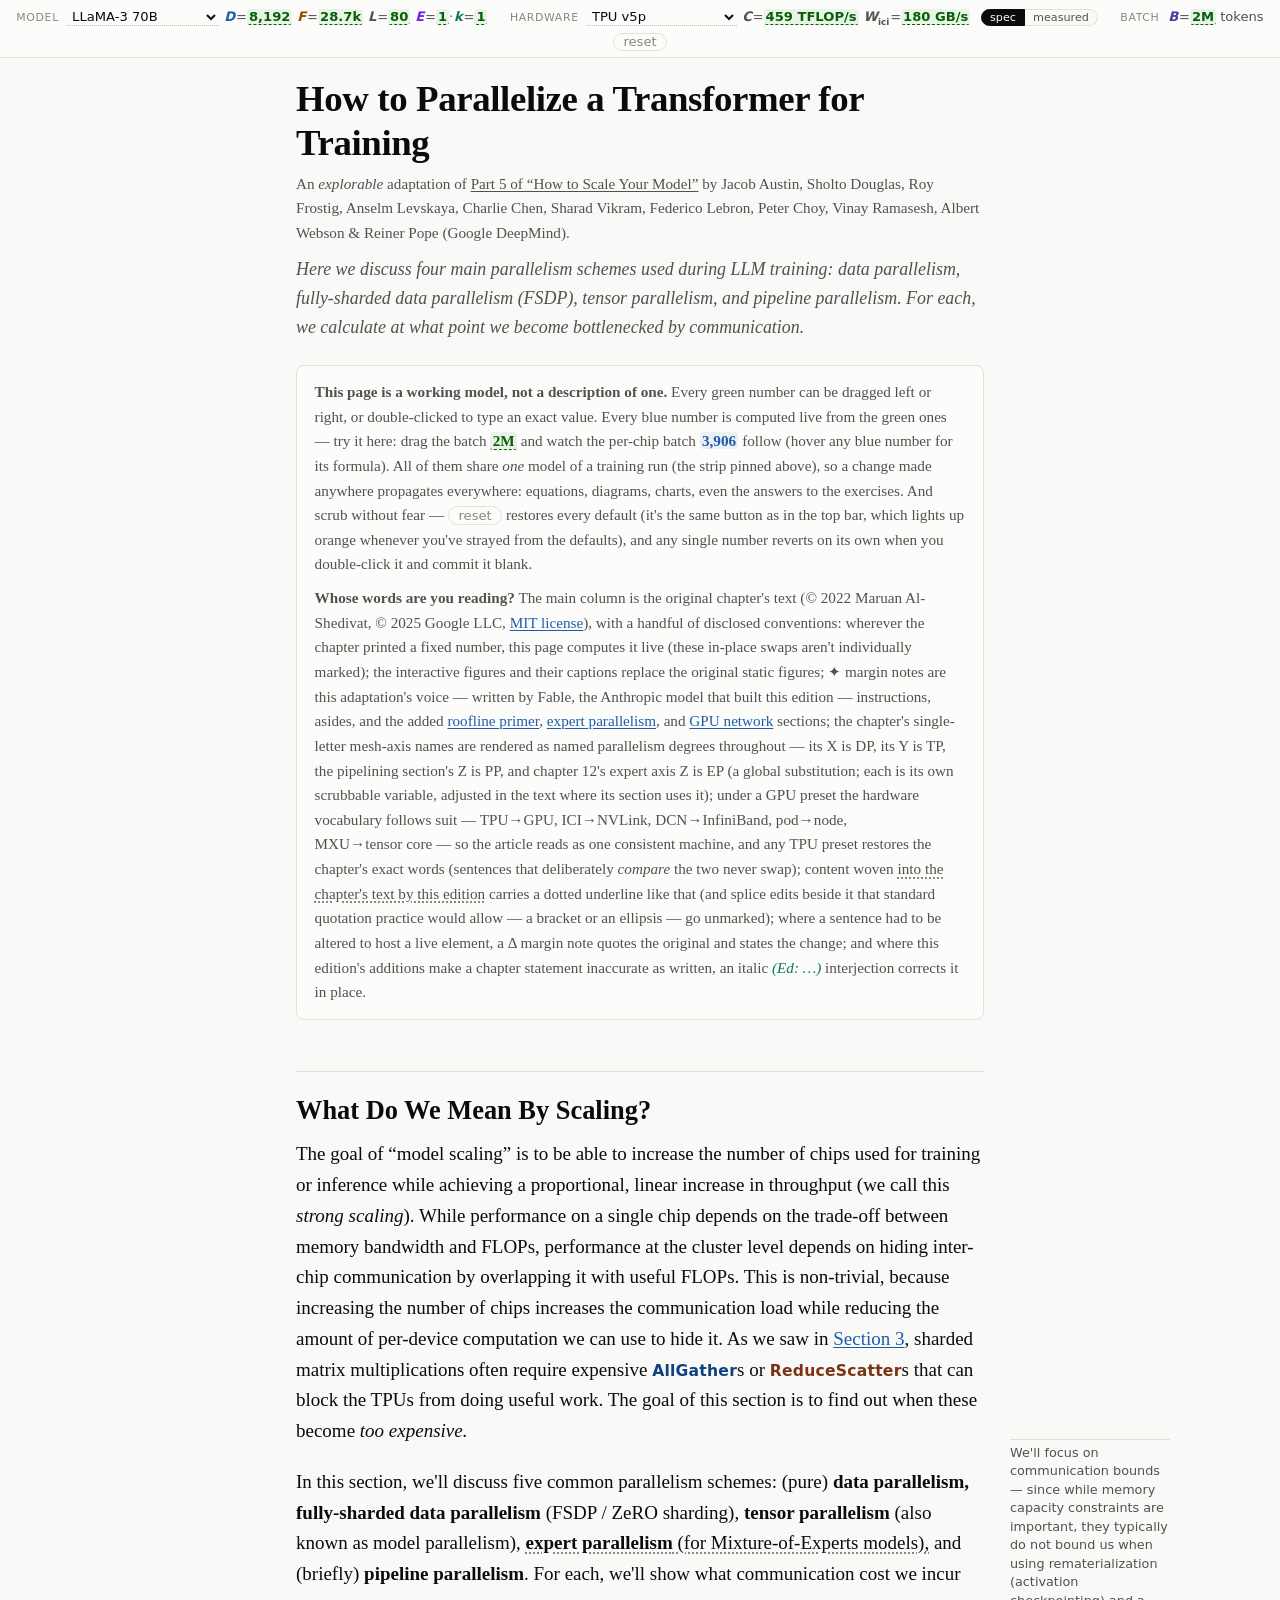
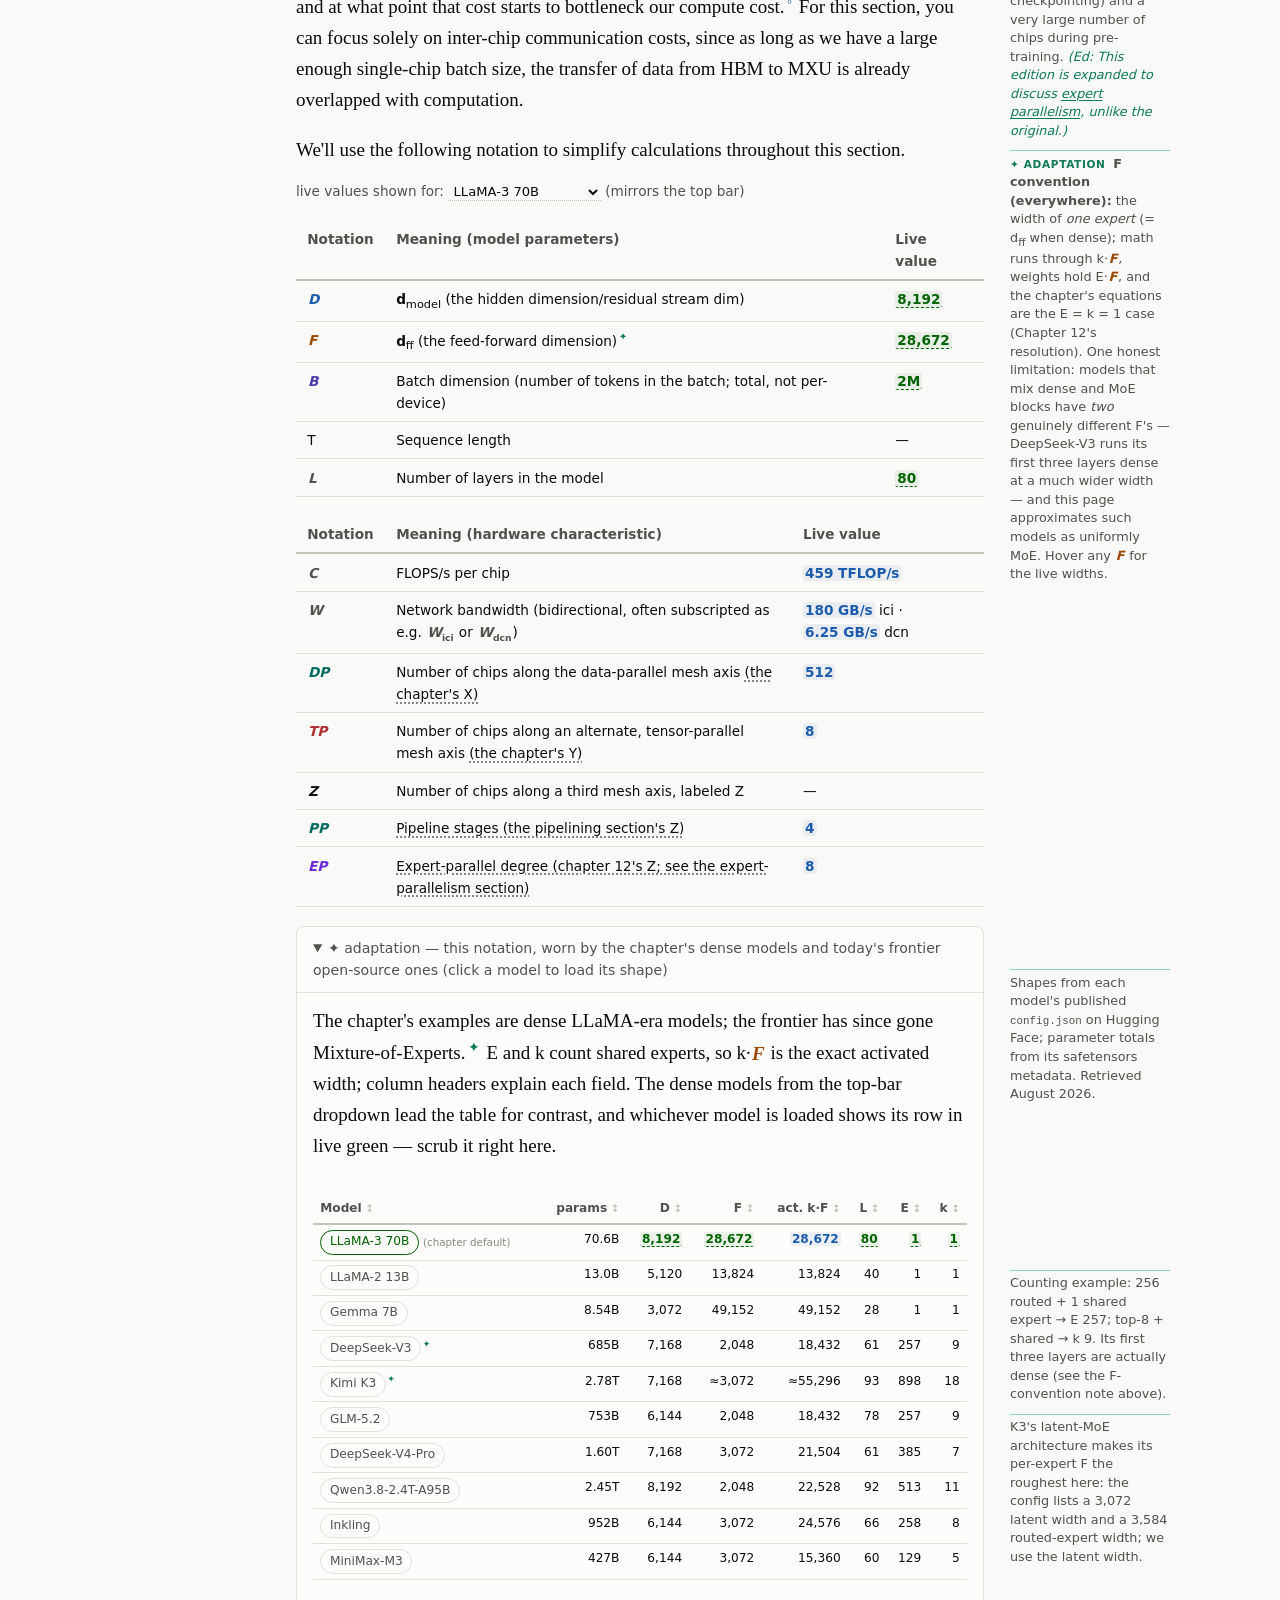
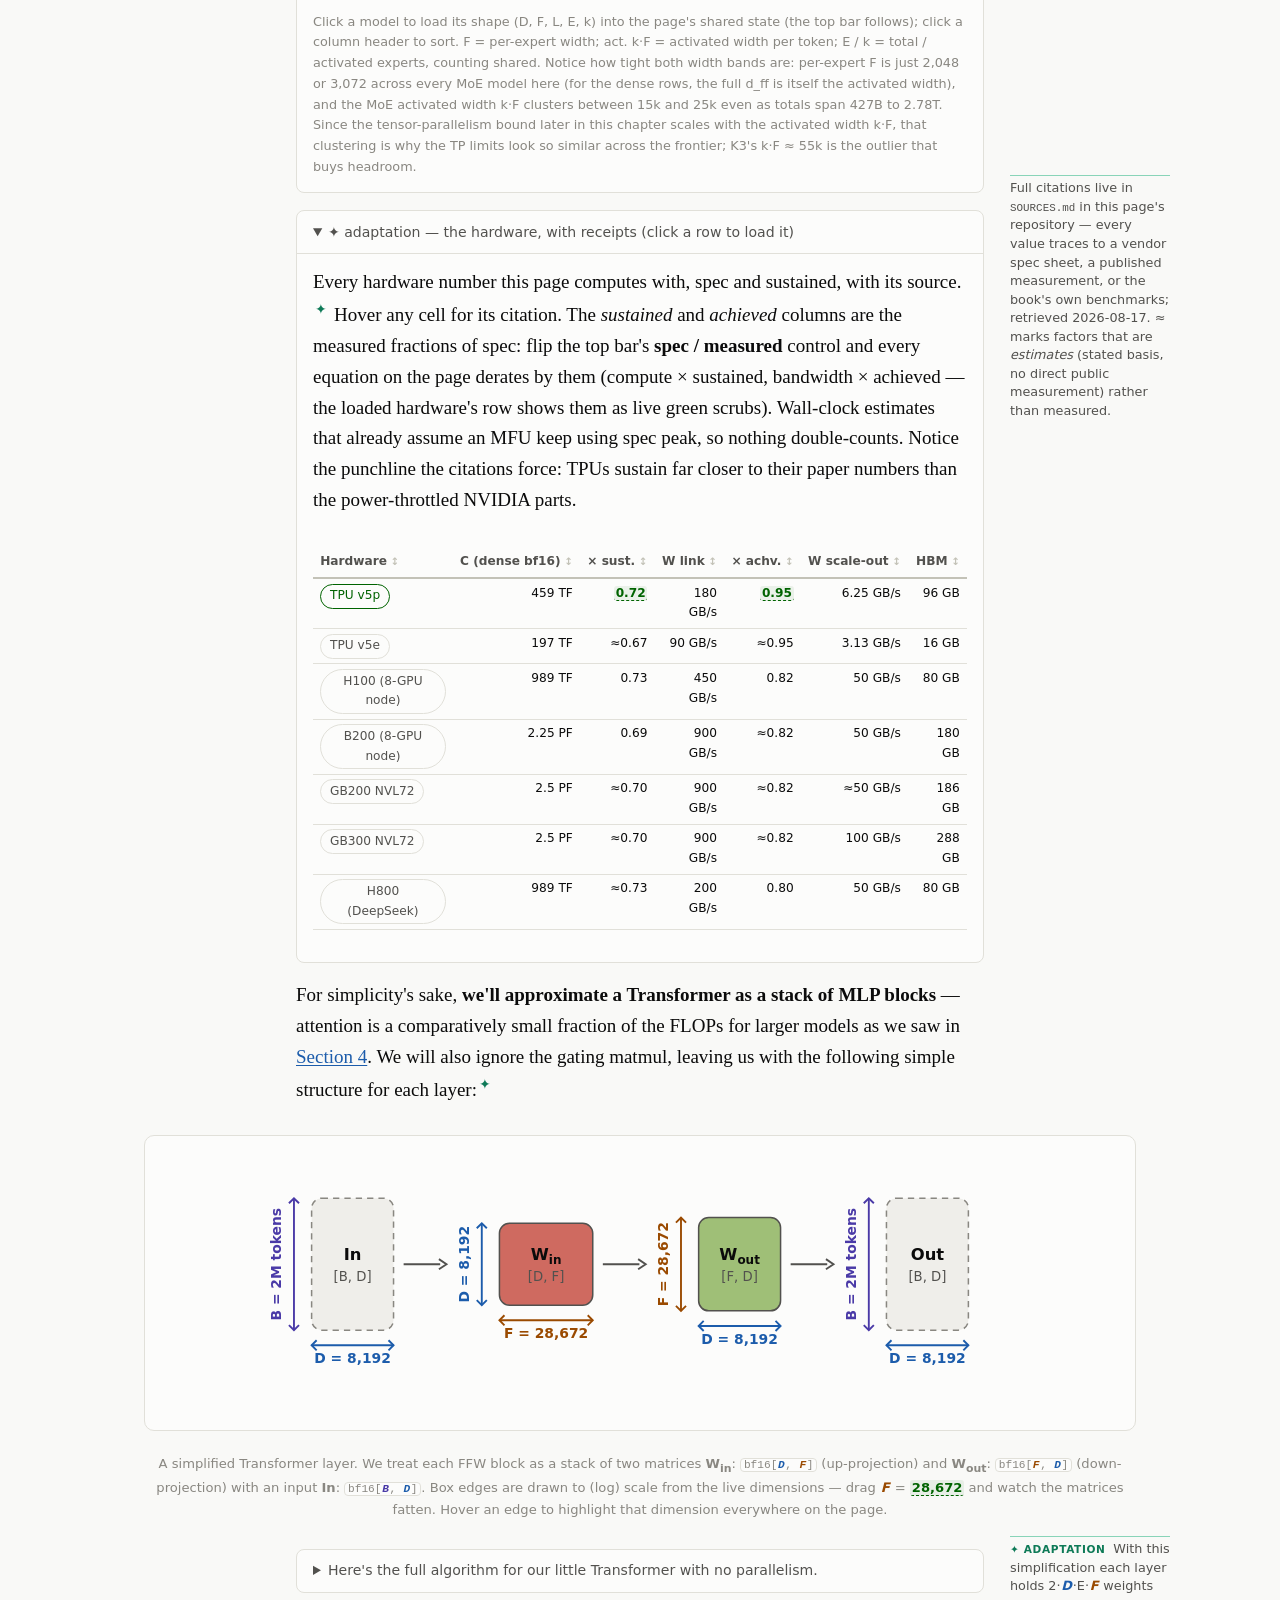
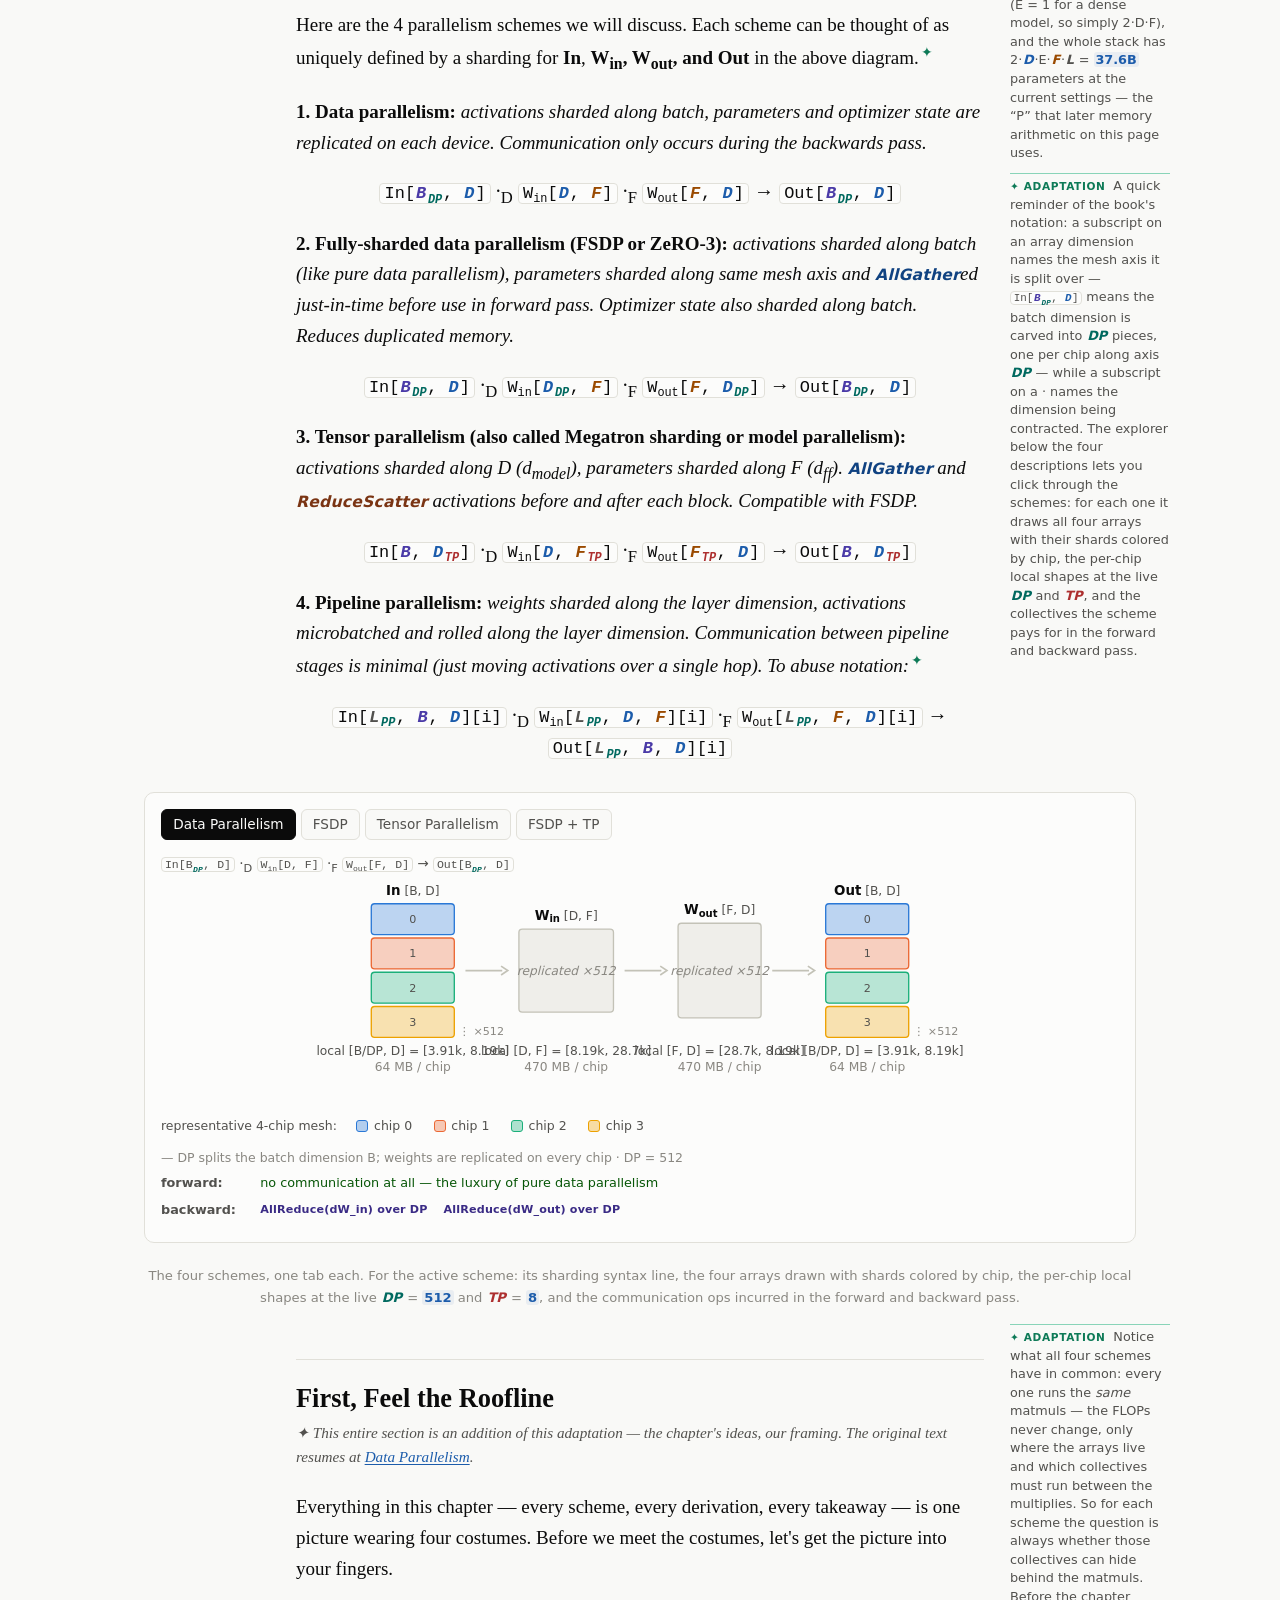
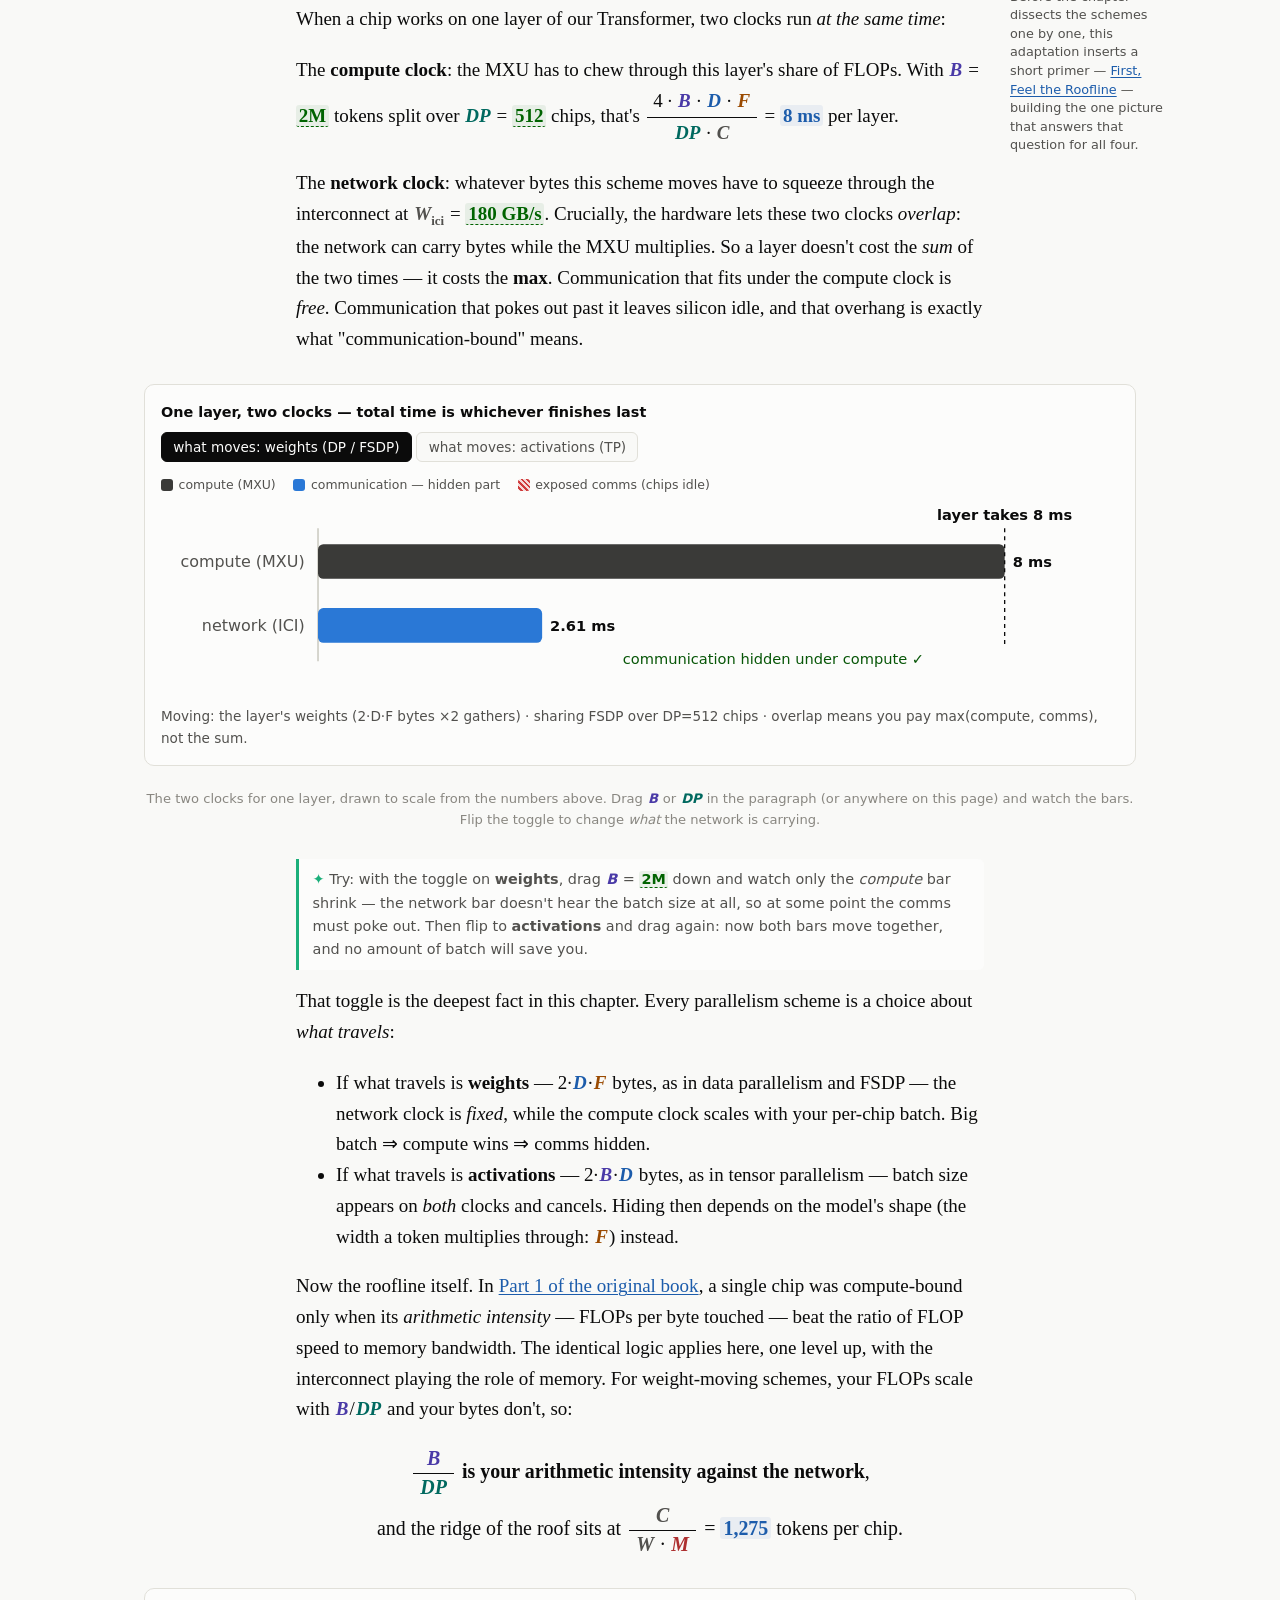
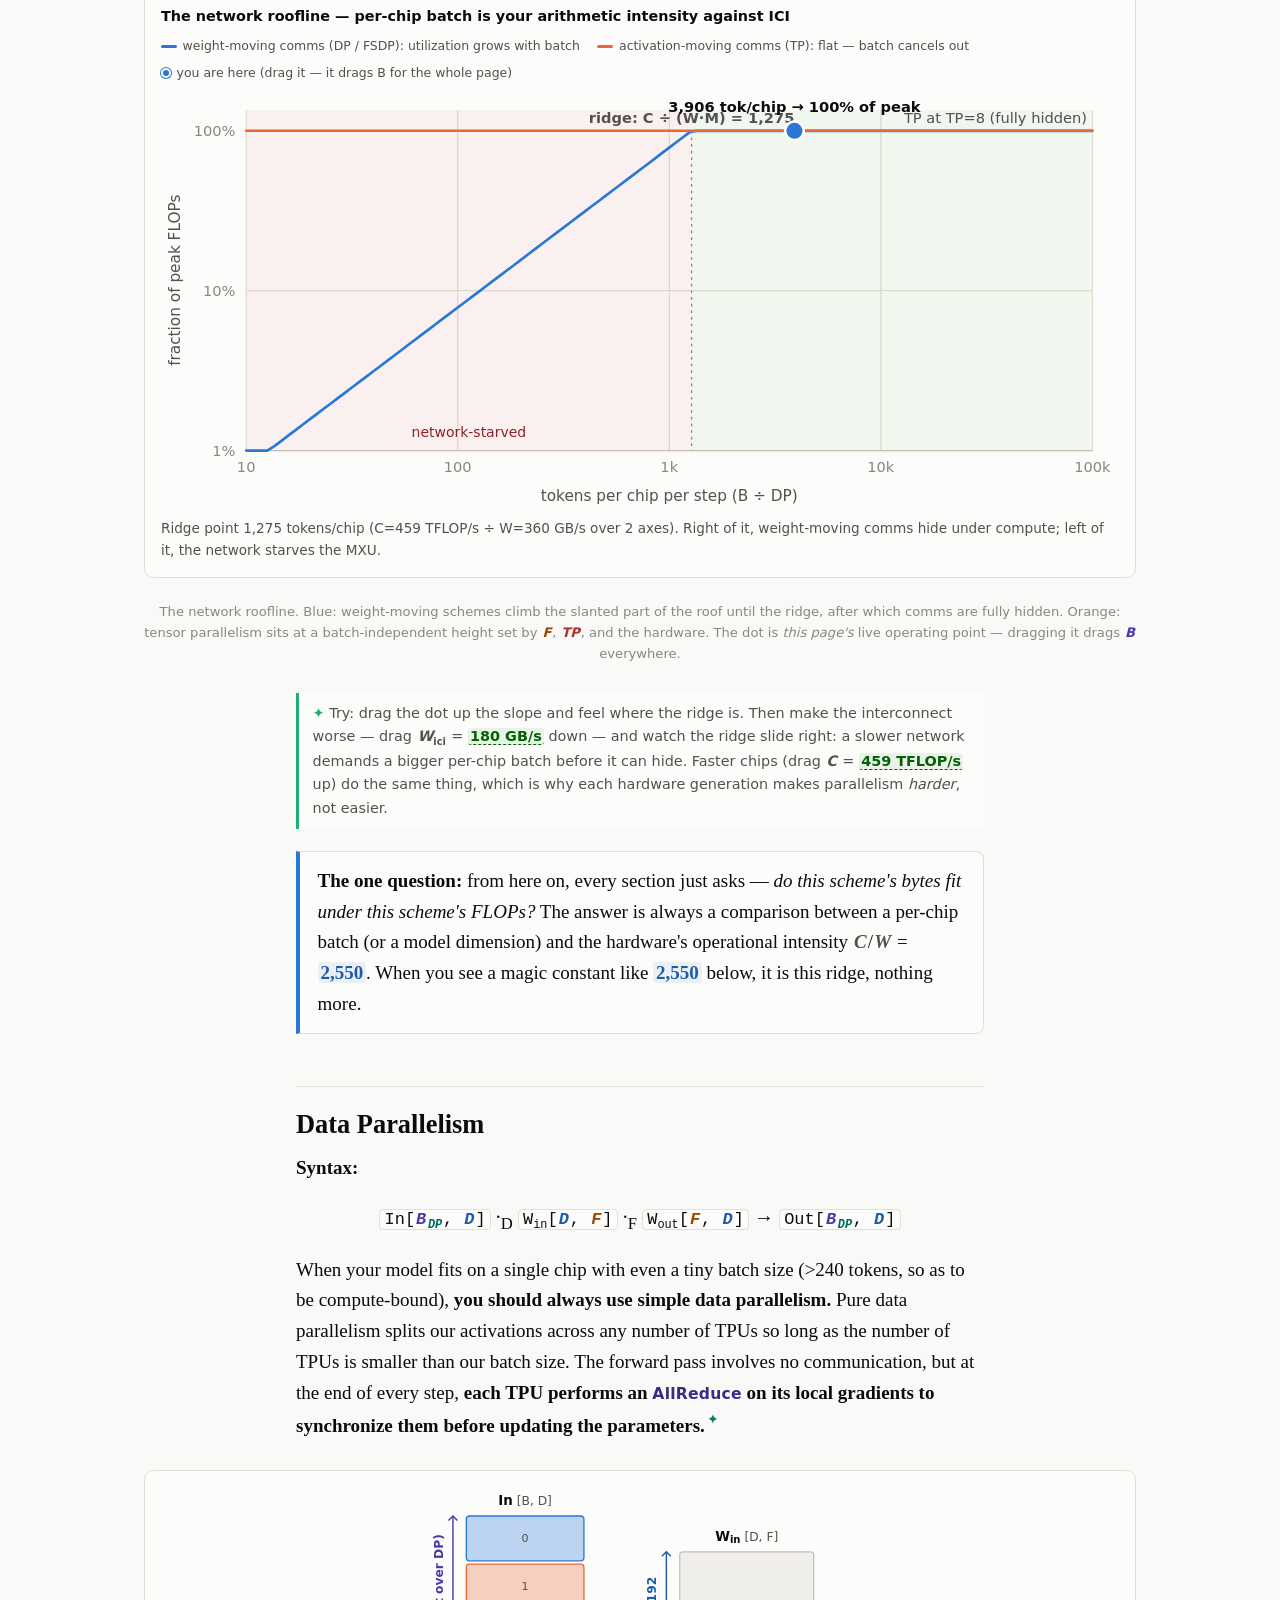
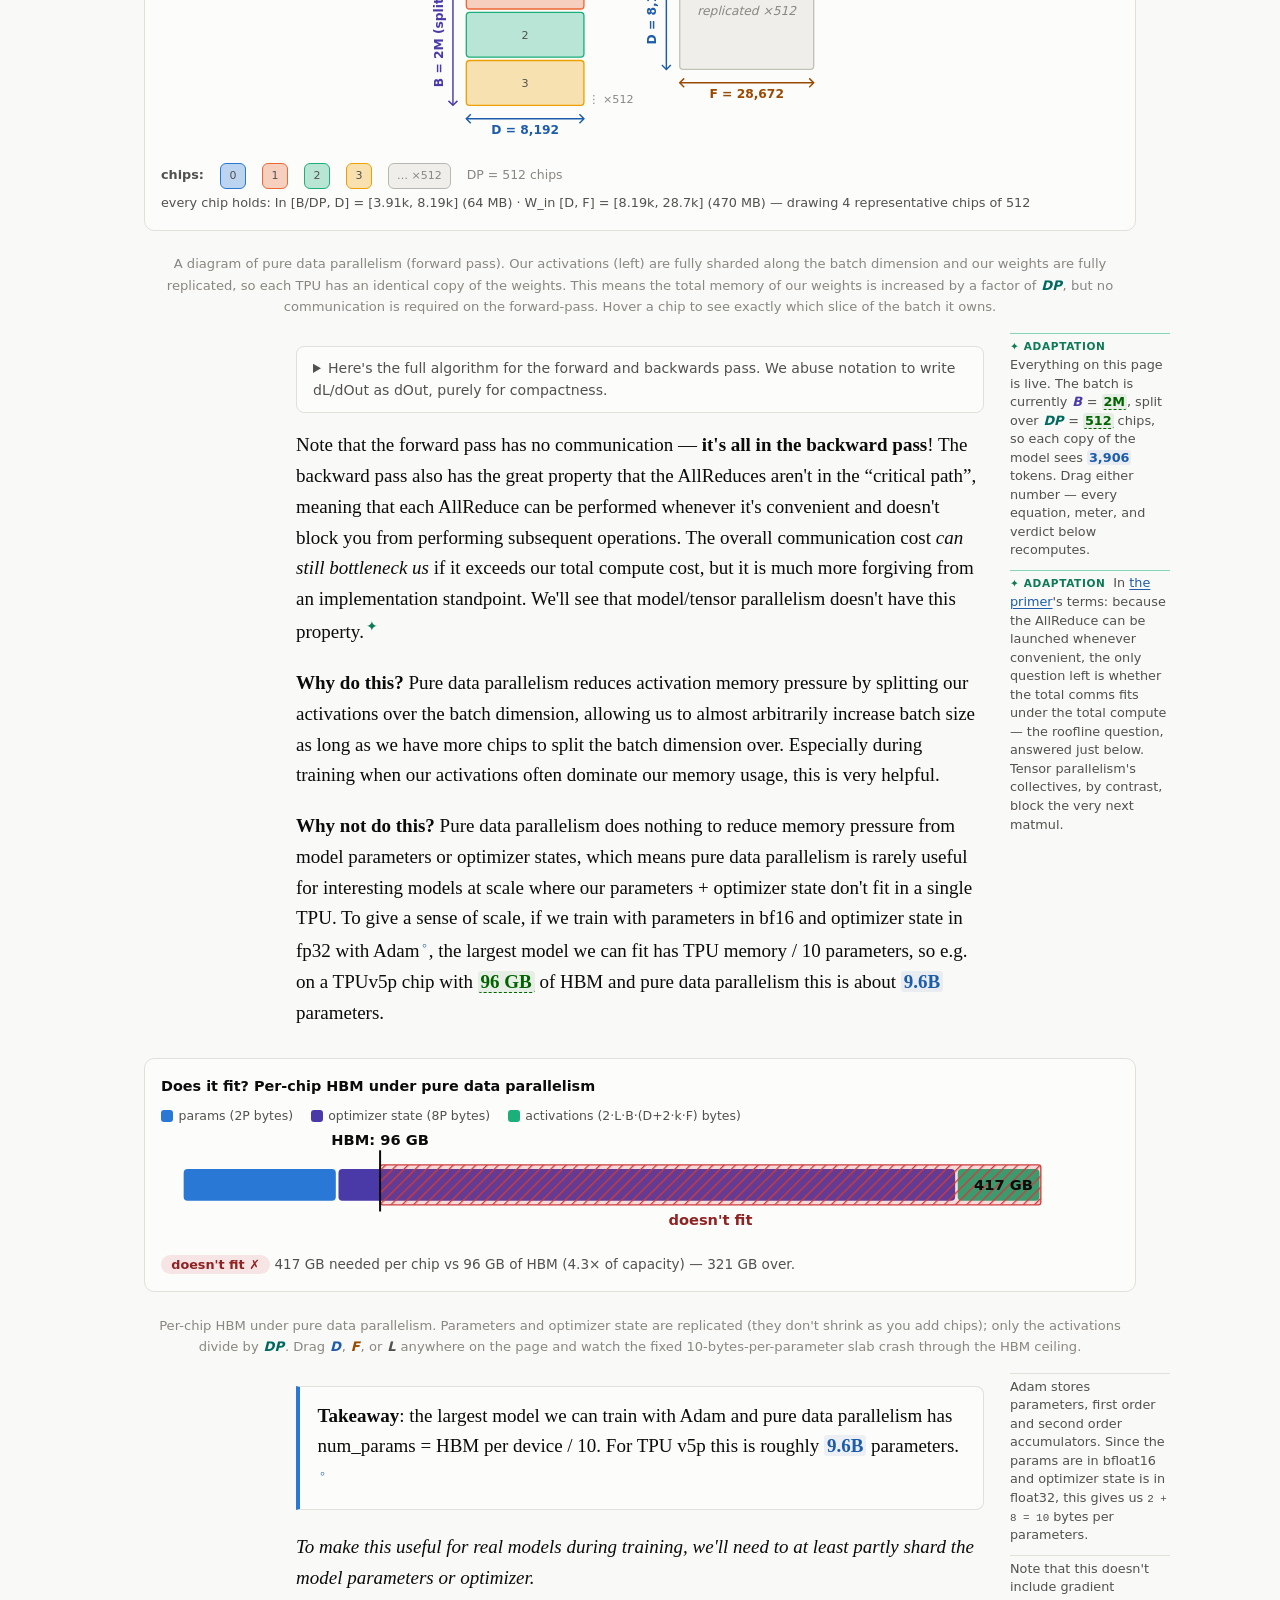
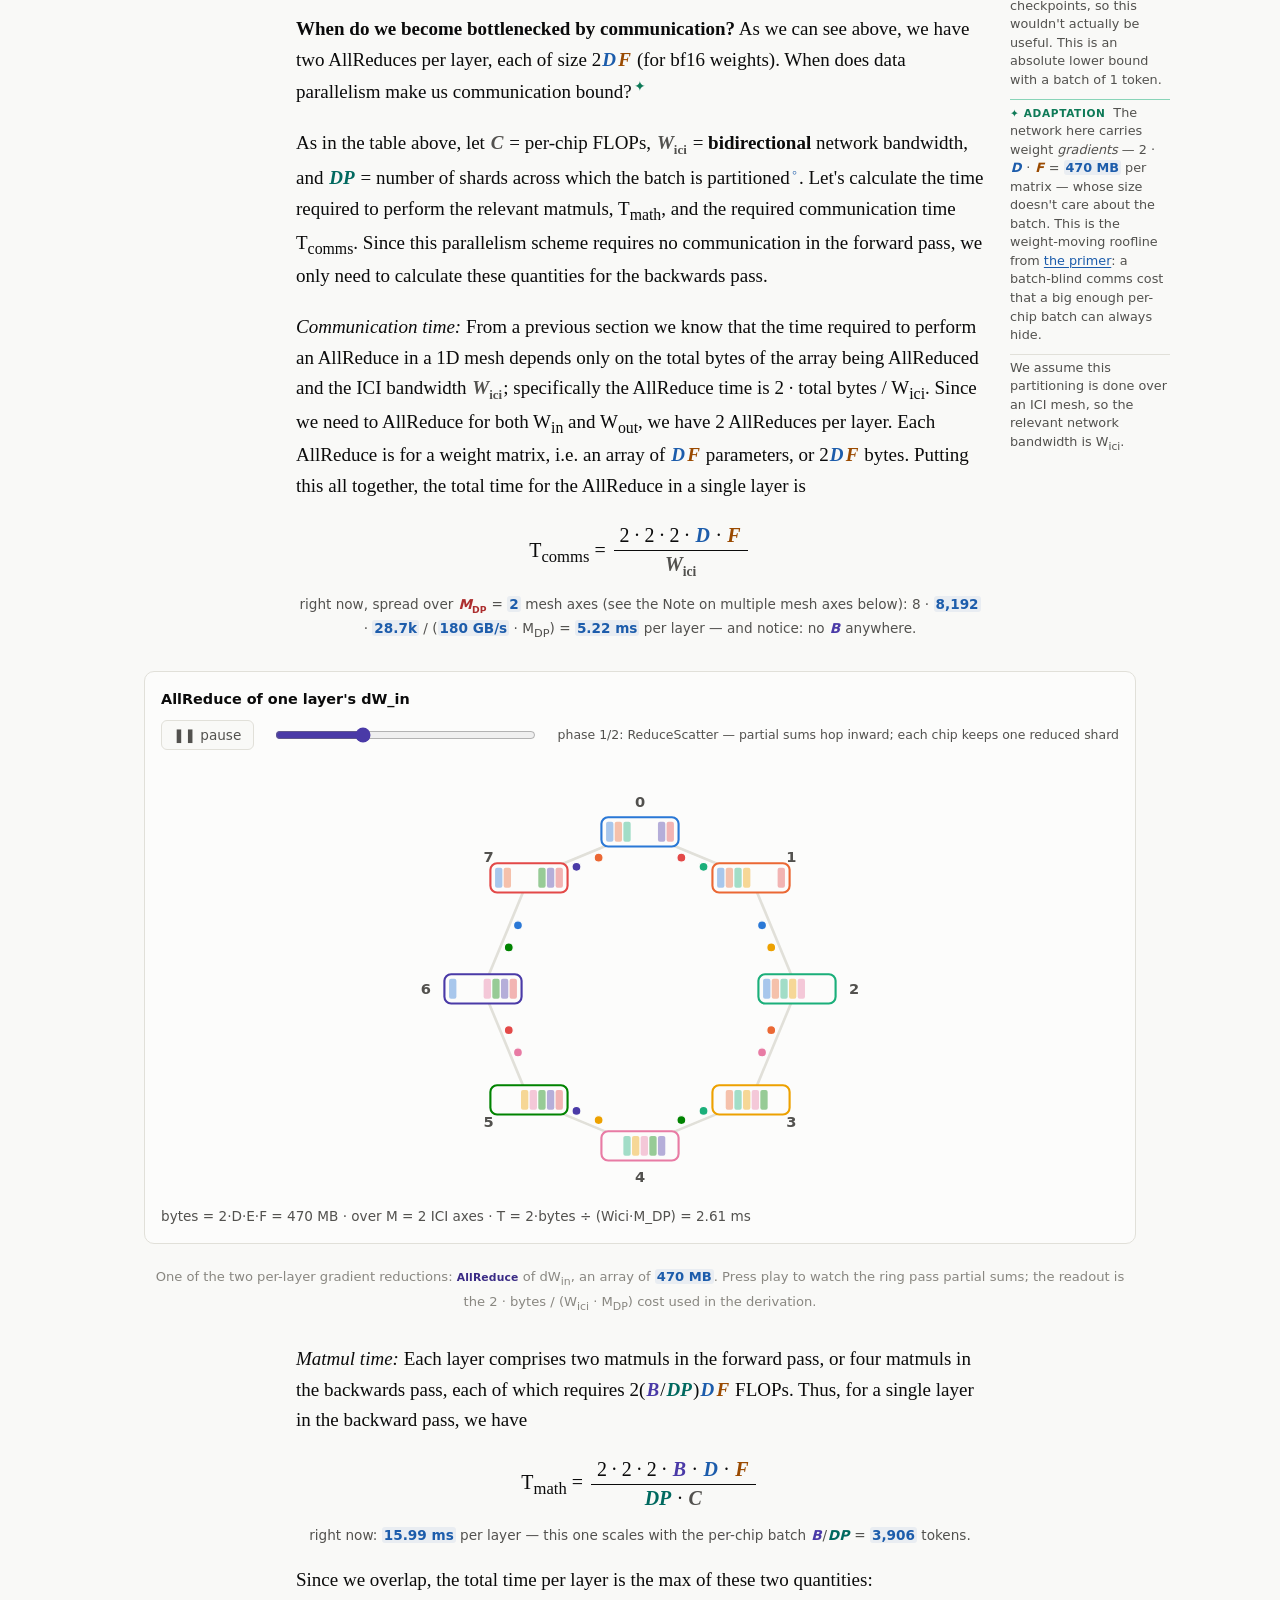
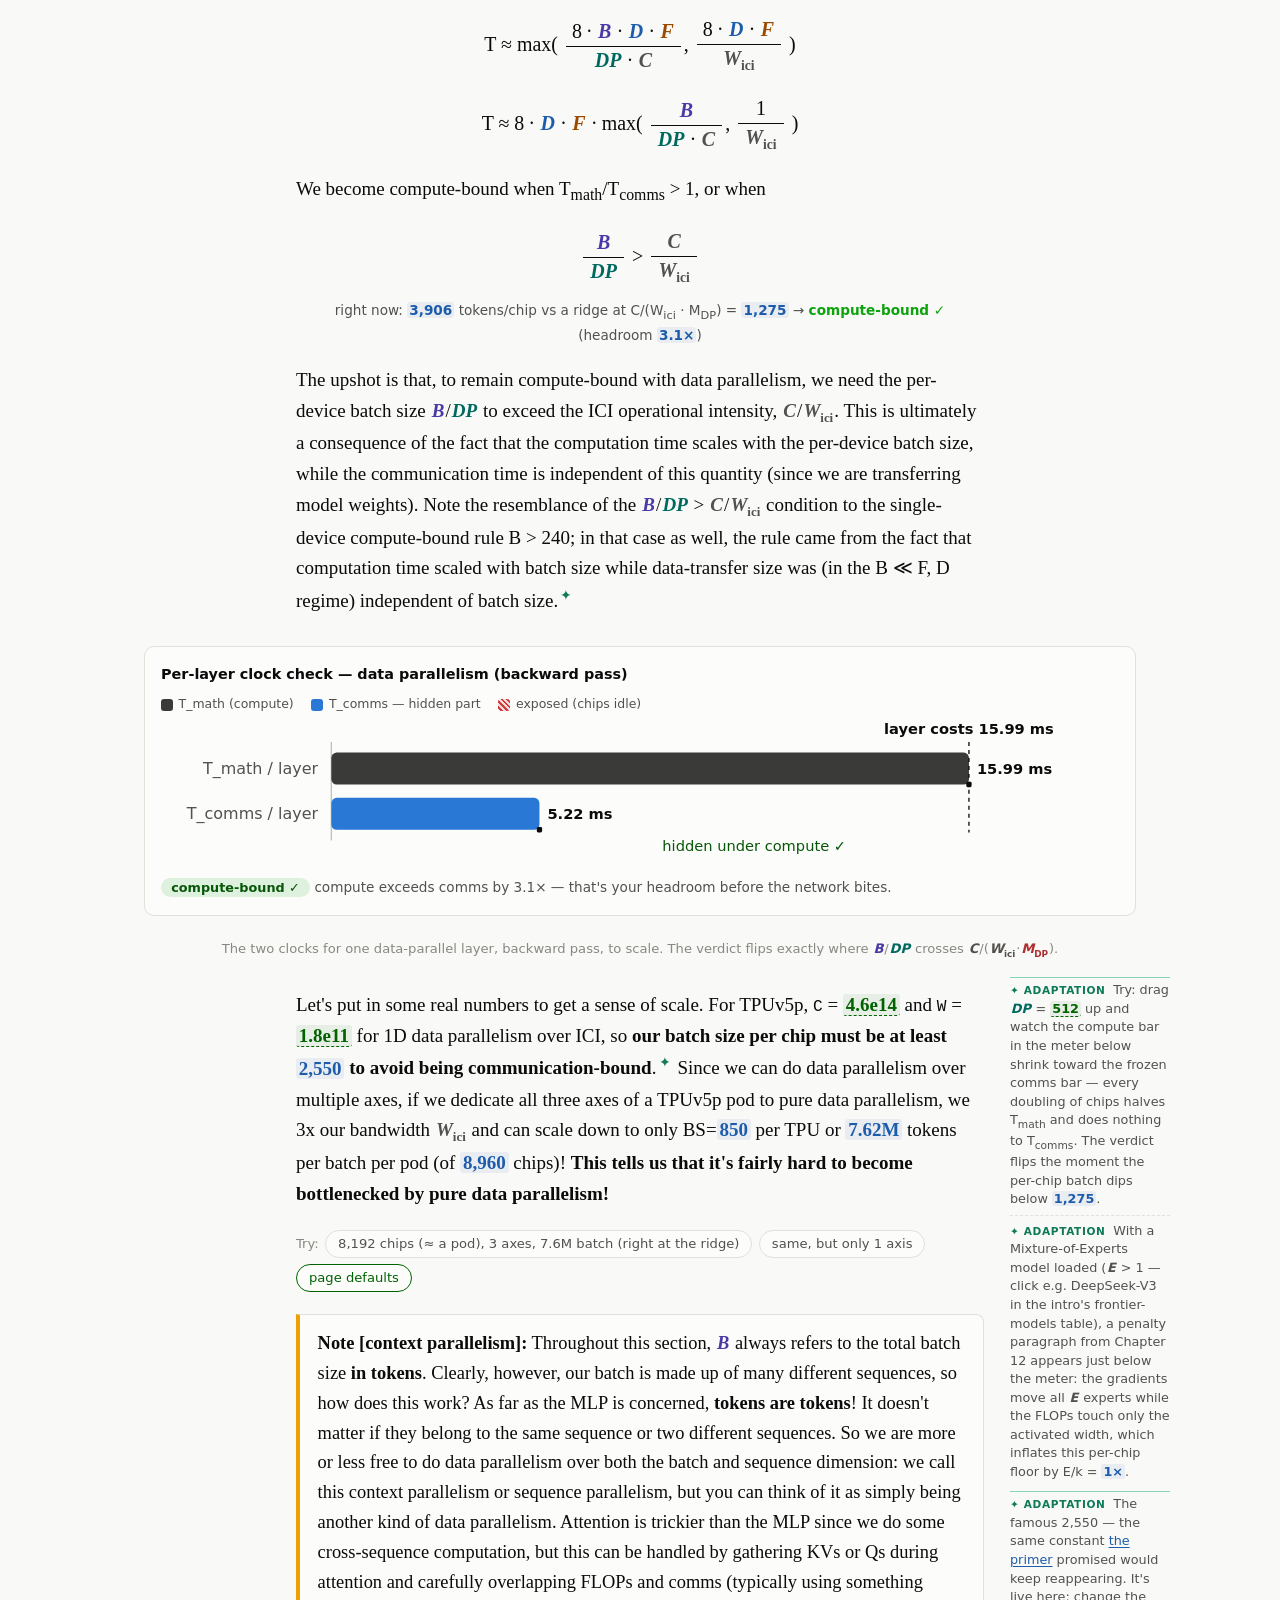
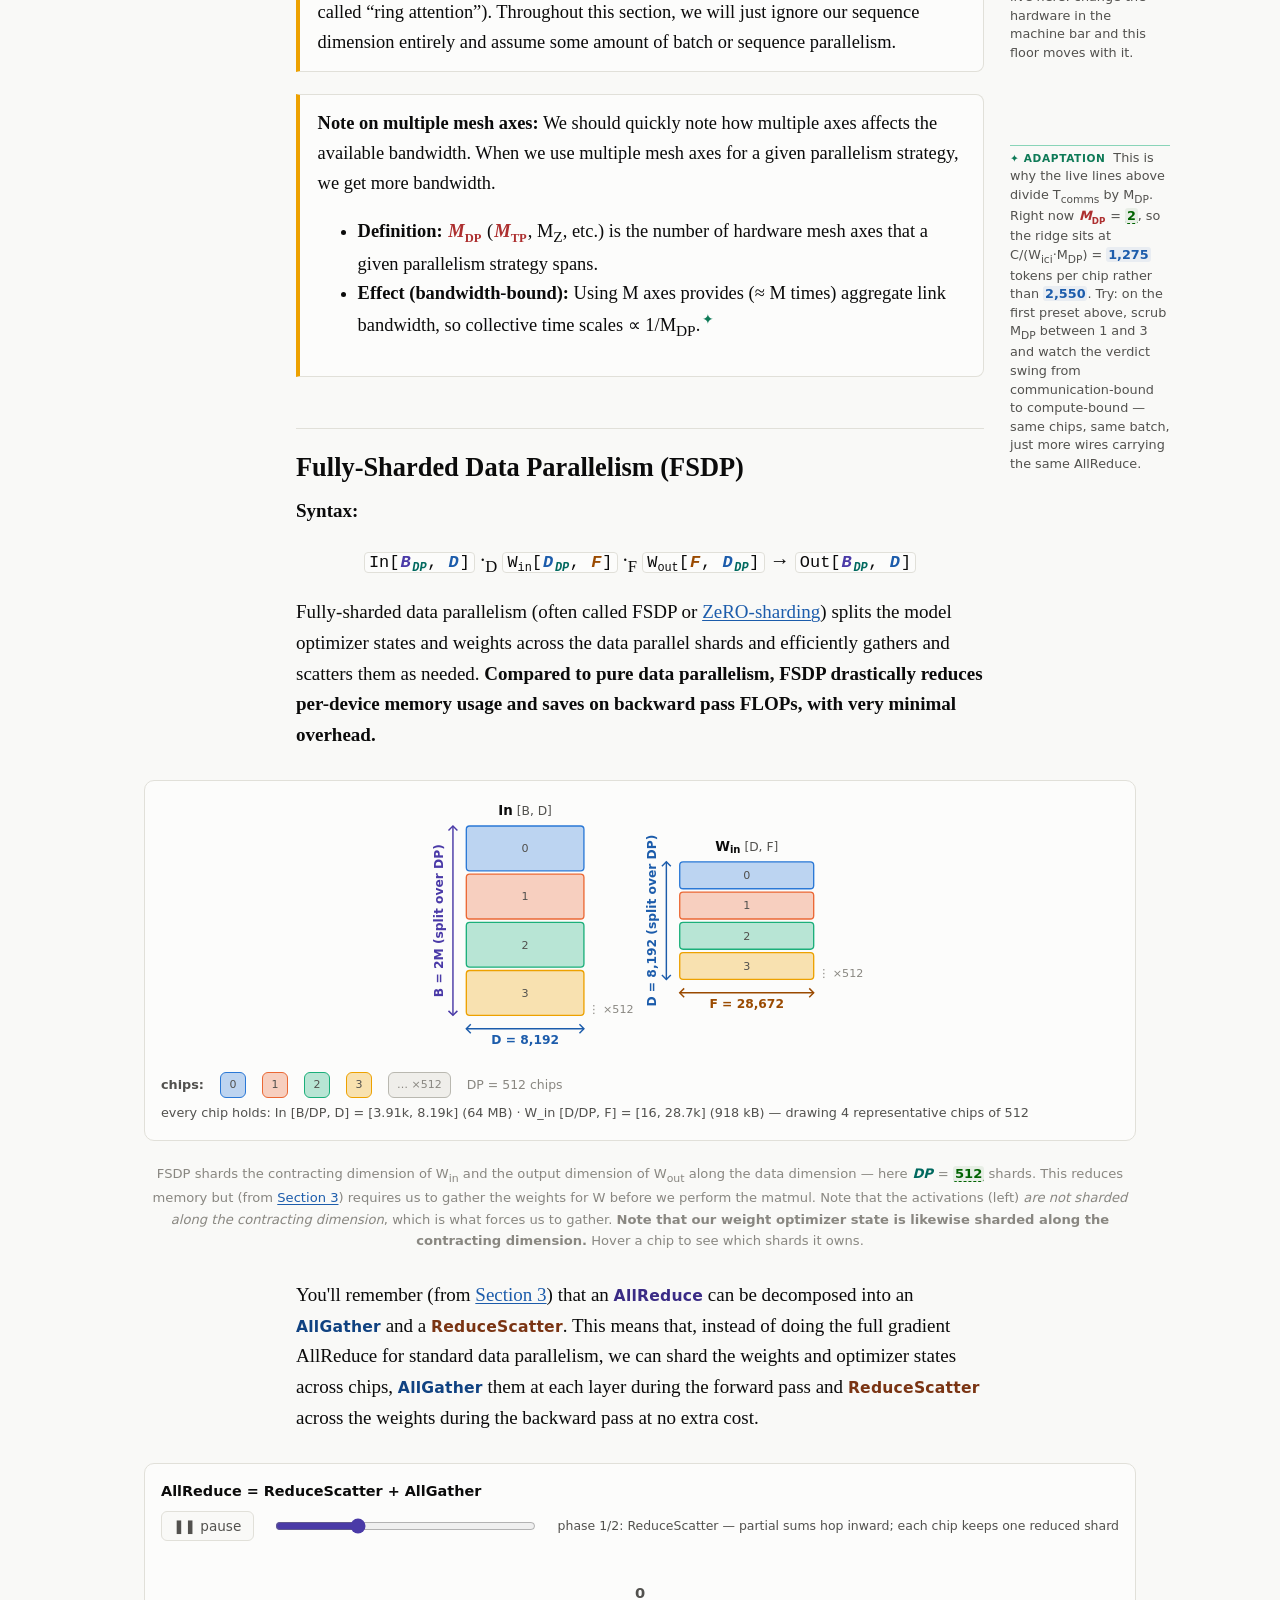
==== index.html @ e94d0e39 "Hardware epic stage ④: hardware-consistent terminology The article now reads as one machine. Under a" ====
<!DOCTYPE html>
<html lang="en">
<head>
<meta charset="utf-8">
<meta name="viewport" content="width=device-width, initial-scale=1">
<title>How to Parallelize a Transformer for Training — an explorable explanation</title>
<meta name="description" content="An interactive adaptation of Part 5 of “How to Scale Your Model”: data parallelism, FSDP, tensor parallelism, and pipeline parallelism — with every number, equation, and diagram live.">
<link rel="stylesheet" href="css/style.css">
</head>
<body>

<div class="machine" aria-label="shared model configuration">
  <span class="group"><span class="glabel">Model</span>
    <select id="model-preset" aria-label="model preset">
      <option value='{"D":8192,"F":28672,"L":80,"E":1,"k":1}'>LLaMA-3 70B</option>
      <option value='{"D":5120,"F":13824,"L":40,"E":1,"k":1}'>LLaMA-2 13B</option>
      <option value='{"D":3072,"F":49152,"L":28,"E":1,"k":1}'>Gemma 7B</option>
      <option value='{"D":7168,"F":2048,"L":61,"E":257,"k":9}'>DeepSeek-V3</option>
      <option value='{"D":7168,"F":3072,"L":93,"E":898,"k":18}'>Kimi K3</option>
      <option value='{"D":6144,"F":2048,"L":78,"E":257,"k":9}'>GLM-5.2</option>
      <option value='{"D":7168,"F":3072,"L":61,"E":385,"k":7}'>DeepSeek-V4-Pro</option>
      <option value='{"D":8192,"F":2048,"L":92,"E":513,"k":11}'>Qwen3.8-2.4T-A95B</option>
      <option value='{"D":6144,"F":3072,"L":66,"E":258,"k":8}'>Inkling</option>
      <option value='{"D":6144,"F":3072,"L":60,"E":129,"k":5}'>MiniMax-M3</option>
      <option value="custom">custom…</option>
    </select>
    <span class="v v-D">D</span>=<span class="t-var" data-var="D" data-min="512" data-max="65536" data-snap="pow2" data-fmt="int"></span>
    <span class="v v-F">F</span>=<span class="t-var" data-var="F" data-min="512" data-max="262144" data-scale="log" data-snap="125" data-fmt="si"></span>
    <span class="v v-L">L</span>=<span class="t-var" data-var="L" data-min="1" data-max="200" data-scale="lin" data-snap="int" data-fmt="int"></span>
    <span class="v v-E">E</span>=<span class="t-var" data-var="E" data-min="1" data-max="2048" data-scale="log" data-snap="pow2" data-fmt="int"></span>·<span class="v v-k">k</span>=<span class="t-var" data-var="k" data-min="1" data-max="64" data-scale="lin" data-snap="int" data-fmt="int"></span>
  </span>
  <span class="group"><span class="glabel">Hardware</span>
    <select id="hw-preset" aria-label="hardware preset">
      <option value='{"C":4.59e14,"Wici":1.8e11,"Wdcn":6.25e9,"HBM":9.6e10,"podSize":8960,"gpu":0,"MDP":2,"MTP":1,"effC":0.72,"effIci":0.95,"effDcn":0.90}'>TPU v5p</option>
      <option value='{"C":1.97e14,"Wici":9e10,"Wdcn":3.125e9,"HBM":1.6e10,"podSize":256,"gpu":0,"MDP":2,"MTP":1,"effC":0.67,"effIci":0.95,"effDcn":0.90}'>TPU v5e</option>
      <option value='{"C":9.9e14,"Wici":4.5e11,"Wdcn":5e10,"HBM":8e10,"podSize":8,"gpu":1,"MDP":1,"MTP":1,"effC":0.73,"effIci":0.82,"effDcn":0.85}'>H100 (8-GPU node)</option>
      <option value='{"C":2.25e15,"Wici":9e11,"Wdcn":5e10,"HBM":1.8e11,"podSize":8,"gpu":1,"MDP":1,"MTP":1,"effC":0.69,"effIci":0.82,"effDcn":0.85}'>B200 (8-GPU node)</option>
      <option value='{"C":2.5e15,"Wici":9e11,"Wdcn":5e10,"HBM":1.86e11,"podSize":72,"gpu":1,"MDP":1,"MTP":1,"effC":0.70,"effIci":0.82,"effDcn":0.85}'>GB200 NVL72</option>
      <option value='{"C":2.5e15,"Wici":9e11,"Wdcn":1e11,"HBM":2.88e11,"podSize":72,"gpu":1,"MDP":1,"MTP":1,"effC":0.70,"effIci":0.82,"effDcn":0.85}'>GB300 NVL72</option>
      <option value="custom">custom…</option>
    </select>
    <span class="v v-C">C</span>=<span class="t-var" data-var="C" data-min="1e13" data-max="5e15" data-scale="log" data-fmt="flops"></span><span class="t-show inline eff-out" data-expr="meas">→<span class="t-out" data-expr="C" data-fmt="flops"></span></span>
    <span class="v v-W">W<span class="t-show inline" data-expr="1-gpu"><sub>ici</sub></span><span class="t-show inline" data-expr="gpu"><sub>gpu</sub></span></span>=<span class="t-var" data-var="Wici" data-min="1e10" data-max="2e12" data-scale="log" data-fmt="bw"></span><span class="t-show inline eff-out" data-expr="meas">→<span class="t-out" data-expr="Wici" data-fmt="bw"></span></span>
    <span class="seg" role="group" aria-label="spec or measured numbers" data-tip="Spec: vendor peak numbers. Measured: sustained compute and achieved bandwidth (spec × the cited efficiency factors — see the hardware table by the notation section; scrub the factors in its live row). TPUs sustain closer to peak than power-throttled NVIDIA GPUs.">
      <button class="seg-opt" data-meas="0">spec</button><button class="seg-opt" data-meas="1">measured</button>
    </span>
  </span>
  <span class="group"><span class="glabel">Batch</span>
    <span class="v v-B">B</span>=<span class="t-var" data-var="B" data-min="1e4" data-max="1e9" data-scale="log" data-snap="125" data-fmt="tokens"></span> tokens
  </span>
  <button class="reset" title="reset every number on the page to its default">reset</button>
</div>

<nav class="toc" aria-label="table of contents">
  <a href="#scaling">What Do We Mean By Scaling?</a>
  <a href="#roofline">First, Feel the Roofline</a>
  <a href="#data-parallelism" class="sub">Data Parallelism</a>
  <a href="#fsdp" class="sub">Fully-Sharded DP (FSDP)</a>
  <a href="#tensor-parallelism" class="sub">Tensor Parallelism</a>
  <a href="#mixed" class="sub">FSDP + Tensor Parallelism</a>
  <a href="#expert-parallelism" class="sub">Expert Parallelism</a>
  <a href="#pipelining" class="sub">Pipelining</a>
  <a href="#pods" class="sub">Scaling Across Pods</a>
  <a href="#gpus" class="sub">The GPU Network Model</a>
  <a href="#takeaways">Takeaways</a>
  <a href="#problems">Problems to Work</a>
  <a href="#appendix">Appendix</a>
</nav>

<div class="paper">
<header>
  <h1>How to Parallelize a Transformer for Training</h1>
  <p class="byline">An <em>explorable</em> adaptation of <a href="https://jax-ml.github.io/scaling-book/training/">Part 5 of “How to Scale Your Model”</a> by Jacob Austin, Sholto Douglas, Roy Frostig, Anselm Levskaya, Charlie Chen, Sharad Vikram, Federico Lebron, Peter Choy, Vinay Ramasesh, Albert Webson &amp; Reiner Pope (Google DeepMind).</p>
  <p class="dek">Here we discuss four main parallelism schemes used during LLM training: data parallelism, fully-sharded data parallelism (FSDP), tensor parallelism, and pipeline parallelism. For each, we calculate at what point we become bottlenecked by communication.</p>

  <div class="howto">
    <p style="margin:0 0 .6em"><strong>This page is a working model, not a description of one.</strong>
    Every <span class="k">green number</span> can be dragged left or right, or double-clicked to type an exact value. Every <span class="k">blue number</span> is computed live from the green ones — try it here: drag the batch
    <span class="k"><span class="t-var" data-var="B" data-min="1e4" data-max="1e9" data-scale="log" data-snap="125" data-fmt="tokens"></span></span> and watch the per-chip batch
    <span class="k"><span class="t-out" data-expr="B/DP" data-fmt="int"></span></span> follow (hover any blue number for its formula). All of them share <em>one</em> model of a training run (the strip pinned above), so a change made anywhere propagates everywhere: equations, diagrams, charts, even the answers to the exercises. And scrub without fear —
    <button class="reset">reset</button> restores every default (it's the same button as in the top bar, which lights up orange whenever you've strayed from the defaults), and any single number reverts on its own when you double-click it and commit it blank.</p>
    <p style="margin:0"><strong>Whose words are you reading?</strong> The main column is the original chapter's text (© 2022 Maruan Al-Shedivat, © 2025 Google LLC, <a href="LICENSE-scaling-book.txt">MIT license</a>), with a handful of disclosed conventions:
    wherever the chapter printed a fixed number, this page computes it live (these in-place swaps aren't individually marked);
    the interactive figures and their captions replace the original static figures;
    <span class="k">✦&nbsp;margin notes</span> are this adaptation's voice — written by Fable, the Anthropic model that built this edition — instructions, asides, and the added
    <a href="#roofline">roofline primer</a>, <a href="#expert-parallelism">expert parallelism</a>, and <a href="#gpus">GPU network</a> sections;
    the chapter's single-letter mesh-axis names are rendered as named parallelism degrees throughout — its X is <span class="k">DP</span>, its Y is <span class="k">TP</span>, the pipelining section's Z is <span class="k">PP</span>, and chapter 12's expert axis Z is <span class="k">EP</span> (a global substitution; each is its own scrubbable variable, adjusted in the text where its section uses it);
    under a GPU preset the hardware vocabulary follows suit — TPU→GPU, ICI→NVLink, DCN→InfiniBand, pod→node, MXU→tensor&nbsp;core — so the article reads as one consistent machine, and any TPU preset restores the chapter's exact words (sentences that deliberately <em>compare</em> the two never swap);
    content woven <span class="add">into the chapter's text by this edition</span> carries a dotted underline like that (and splice edits beside it that standard quotation practice would allow — a bracket or an ellipsis — go unmarked);
    where a sentence had to be altered to host a live element, a <span class="k">Δ&nbsp;margin note</span> quotes the original and states the change;
    and where this edition's additions make a chapter statement inaccurate as written, an italic <span class="ed">(Ed:&nbsp;…)</span> interjection corrects it in place.</p>
  </div>
</header>
<!-- ==== sections/01-intro.html ==== -->
<!-- ============================================================
     01-intro.html — What Do We Mean By Scaling?
     Restored from source/training.md lines 88–157 (MIT, see page footer).
     Main column = the chapter's original text; adaptation voice lives in
     ✦ margin notes; live-number swaps per the global conventions.
     ============================================================ -->
<section id="scaling">
<h2>What Do We Mean By Scaling?</h2>

<p>The goal of &ldquo;model scaling&rdquo; is to be able to increase the number of
chips used for training or inference while achieving a proportional, linear
increase in throughput (we call this <em>strong scaling</em>). While performance
on a single chip depends on the trade-off between memory bandwidth and FLOPs,
performance at the cluster level depends on hiding inter-chip communication by
overlapping it with useful FLOPs. This is non-trivial, because increasing the
number of chips increases the communication load while reducing the amount of
per-device computation we can use to hide it. As we saw in
<a href="https://jax-ml.github.io/scaling-book/sharding/">Section 3</a>, sharded
matrix multiplications often require expensive
<span class="op op-ag">AllGather</span>s or
<span class="op op-rs">ReduceScatter</span>s that can block the <span class="tm">TPUs</span> from doing
useful work. The goal of this section is to find out when these become
<em>too expensive.</em></p>

<p>In this section, we'll discuss five common parallelism schemes: (pure)
<strong>data parallelism, fully-sharded data parallelism</strong> (FSDP / ZeRO
sharding), <strong>tensor parallelism</strong> (also known as model parallelism),
<span class="add"><strong>expert parallelism</strong> (for Mixture-of-Experts models),</span>
and (briefly) <strong>pipeline parallelism</strong>. For each, we'll show what
communication cost we incur and at what point that cost starts to bottleneck our
compute cost.<span class="sn"><button class="sn-ref" aria-label="sidenote">◦</button><span class="sn-body">We'll
focus on communication bounds — since while memory capacity constraints are
important, they typically do not bound us when using rematerialization
(activation checkpointing) and a very large number of chips during pre-training.
<span class="ed">(Ed: This edition is expanded to discuss
<a href="#expert-parallelism">expert parallelism</a>, unlike the
original.)</span></span></span> For this section, you can focus solely on inter-chip
communication costs, since as long as we have a large enough single-chip batch
size, the transfer of data from HBM to <span class="tm">MXU</span> is already overlapped with
computation.</p>

<p>We'll use the following notation to simplify calculations throughout this
section.</p>

<div class="eq-live" style="text-align: left; margin: -0.4rem 0 0.9rem;">live values shown for:
  <select id="model-preset-2" aria-label="model preset" class="inline-select"></select>
  (mirrors the top bar)</div>

<table class="tbl">
  <thead><tr><th>Notation</th><th>Meaning (model parameters)</th><th>Live value</th></tr></thead>
  <tbody>
    <tr><td><i class="v v-D">D</i></td><td><strong>d</strong><sub>model</sub> (the hidden dimension/residual stream dim)</td>
      <td><span class="t-var" data-var="D" data-min="512" data-max="65536" data-scale="log" data-snap="pow2" data-fmt="int"></span></td></tr>
    <tr><td><i class="v v-F">F</i></td><td><strong>d</strong><sub>ff</sub> (the feed-forward dimension)<span class="sn adapt"><button class="sn-ref" aria-label="adaptation note">✦</button><span class="sn-body"><span class="sn-tag">adaptation</span>
      <strong>F convention (everywhere):</strong> the width of <em>one
      expert</em> (= d<sub>ff</sub> when dense); math runs through
      k·<i class="v v-F">F</i>, weights hold E·<i class="v v-F">F</i>, and the
      chapter's equations are the E&nbsp;=&nbsp;k&nbsp;=&nbsp;1 case
      (Chapter&nbsp;12's resolution). One honest limitation: models that mix
      dense and MoE blocks have <em>two</em> genuinely different F's —
      DeepSeek-V3 runs its first three layers dense at a much wider width —
      and this page approximates such models as uniformly MoE. Hover any
      <i class="v v-F">F</i> for the live widths.</span></span></td>
      <td><span class="t-var" data-var="F" data-min="512" data-max="262144" data-scale="log" data-snap="pow2" data-fmt="int"></span></td></tr>
    <tr><td><i class="v v-B">B</i></td><td>Batch dimension (number of tokens in the batch; total, not per-device)</td>
      <td><span class="t-var" data-var="B" data-min="1e4" data-max="1e9" data-scale="log" data-snap="125" data-fmt="tokens"></span></td></tr>
    <tr><td>T</td><td>Sequence length</td><td>—</td></tr>
    <tr><td><i class="v v-L">L</i></td><td>Number of layers in the model</td>
      <td><span class="t-var" data-var="L" data-min="1" data-max="512" data-scale="log" data-snap="int" data-fmt="int"></span></td></tr>
  </tbody>
</table>

<table class="tbl">
  <thead><tr><th>Notation</th><th>Meaning (hardware characteristic)</th><th>Live value</th></tr></thead>
  <tbody>
    <tr><td><i class="v v-C">C</i></td><td>FLOPS/s per chip</td>
      <td><span class="t-out" data-expr="C" data-fmt="flops"></span></td></tr>
    <tr><td><i class="v v-W">W</i></td><td>Network bandwidth (bidirectional, often subscripted as e.g. <i class="v v-W">W<sub>ici</sub></i> or <i class="v v-W">W<sub>dcn</sub></i>)</td>
      <td><span class="t-out" data-expr="Wici" data-fmt="bw"></span> ici · <span class="t-out" data-expr="Wdcn" data-fmt="bw"></span> dcn</td></tr>
    <tr><td><i class="v v-DP">DP</i></td><td>Number of chips along the data-parallel mesh axis <span class="add">(the chapter's X)</span></td>
      <td><span class="t-out" data-expr="DP" data-fmt="int"></span></td></tr>
    <tr><td><i class="v v-TP">TP</i></td><td>Number of chips along an alternate, tensor-parallel mesh axis <span class="add">(the chapter's Y)</span></td>
      <td><span class="t-out" data-expr="TP" data-fmt="int"></span></td></tr>
    <tr><td><i class="v">Z</i></td><td>Number of chips along a third mesh axis, labeled Z</td>
      <td>—</td></tr>
    <tr><td><i class="v v-PP">PP</i></td><td><span class="add">Pipeline stages (the pipelining section's Z)</span></td>
      <td><span class="t-out" data-expr="PP" data-fmt="int"></span></td></tr>
    <tr><td><i class="v v-EP">EP</i></td><td><span class="add">Expert-parallel degree (chapter 12's Z; see the expert-parallelism section)</span></td>
      <td><span class="t-out" data-expr="EP" data-fmt="int"></span></td></tr>
  </tbody>
</table>

<details class="algo" open>
  <summary>✦ adaptation — this notation, worn by the chapter's dense models and today's frontier open-source ones (click a model to load its shape)</summary>
  <p>The chapter's examples are dense LLaMA-era models; the frontier has since gone
  Mixture-of-Experts.<span class="sn adapt"><button class="sn-ref" aria-label="source note">✦</button><span class="sn-body">Shapes
  from each model's published <code>config.json</code> on Hugging Face; parameter
  totals from its safetensors metadata. Retrieved August 2026.</span></span>
  E and k count shared experts, so k·<i class="v v-F">F</i> is the exact
  activated width; column headers explain each field. The dense models from the
  top-bar dropdown lead the table for contrast, and whichever model is loaded
  shows its row in live green — scrub it right here.</p>
  <div class="tbl-wrap"><table class="tbl tbl-compact sortable">
    <thead><tr>
      <th data-tip="Click a model name to load its shape (D, F, L) into the page's shared state; click this header to sort alphabetically.">Model</th>
      <th class="num" data-tip="Total parameter count, read from the model's safetensors metadata on Hugging Face. For MoE models most of these sit in experts that are idle for any given token.">params</th>
      <th class="num" data-tip="d_model — the hidden / residual-stream dimension (config: hidden_size).">D</th>
      <th class="num" data-tip="Per-expert feed-forward width (config: moe_intermediate_size; plain d_ff for a dense model). This is the page's F. FLOPs terms use k·F; weight terms use E·F.">F</th>
      <th class="num" data-tip="Activated feed-forward width per token = k·F — the width a token actually multiplies through, i.e. what the chapter's dense equations call F. Display only; the state stores F and k.">act. k·F</th>
      <th class="num" data-tip="Number of transformer layers (config: num_hidden_layers).">L</th>
      <th class="num" data-tip="Total experts holding weights per MoE layer, INCLUDING shared experts (one more than the configs' routed count). Weights scale with E; per-token FLOPs don't — that gap is why MoE models make data parallelism harder (comms move all E experts' gradients while FLOPs only touch k).">E</th>
      <th class="num" data-tip="Experts activated per token, INCLUDING always-on shared experts — equal to Chapter 12's plain top-k whenever there are no shared experts.">k</th>
    </tr></thead>
    <tbody>
      <tr><td><button class="t-preset" data-set='{"D":8192,"F":28672,"L":80,"E":1,"k":1}'>LLaMA-3 70B</button> <span style="color:var(--muted);font-size:0.85em">(chapter default)</span></td>
        <td class="num">70.6B</td><td class="num" data-live="D">8,192</td><td class="num" data-live="F">28,672</td><td class="num" data-live-expr="k*F">28,672</td><td class="num" data-live="L">80</td><td class="num" data-live="E">1</td><td class="num" data-live="k">1</td></tr>
      <tr><td><button class="t-preset" data-set='{"D":5120,"F":13824,"L":40,"E":1,"k":1}'>LLaMA-2 13B</button></td>
        <td class="num">13.0B</td><td class="num" data-live="D">5,120</td><td class="num" data-live="F">13,824</td><td class="num" data-live-expr="k*F">13,824</td><td class="num" data-live="L">40</td><td class="num" data-live="E">1</td><td class="num" data-live="k">1</td></tr>
      <tr><td><button class="t-preset" data-set='{"D":3072,"F":49152,"L":28,"E":1,"k":1}'>Gemma 7B</button></td>
        <td class="num">8.54B</td><td class="num" data-live="D">3,072</td><td class="num" data-live="F">49,152</td><td class="num" data-live-expr="k*F">49,152</td><td class="num" data-live="L">28</td><td class="num" data-live="E">1</td><td class="num" data-live="k">1</td></tr>
      <tr><td><button class="t-preset" data-set='{"D":7168,"F":2048,"L":61,"E":257,"k":9}'>DeepSeek-V3</button><span class="sn adapt"><button class="sn-ref" aria-label="note">✦</button><span class="sn-body">Counting
example: 256 routed + 1 shared expert → E&nbsp;257; top-8 + shared →
k&nbsp;9. Its first three layers are actually dense (see the F-convention
note above).</span></span></td>
        <td class="num">685B</td><td class="num" data-live="D">7,168</td><td class="num" data-live="F">2,048</td><td class="num" data-live-expr="k*F">18,432</td><td class="num" data-live="L">61</td><td class="num" data-live="E">257</td><td class="num" data-live="k">9</td></tr>
      <tr><td><button class="t-preset" data-set='{"D":7168,"F":3072,"L":93,"E":898,"k":18}'>Kimi K3</button><span class="sn adapt"><button class="sn-ref" aria-label="note">✦</button><span class="sn-body">K3's
latent-MoE architecture makes its per-expert F the roughest here: the config
lists a 3,072 latent width and a 3,584 routed-expert width; we use the
latent width.</span></span></td>
        <td class="num">2.78T</td><td class="num" data-live="D">7,168</td><td class="num" data-live="F" data-tip="≈ because K3 is a latent MoE: the config lists a 3,072 latent width and a 3,584 routed-expert width; this page uses the latent width (see the margin note by the model name).">≈3,072</td><td class="num" data-live-expr="k*F" data-tip="Inherits the ≈ from F: this is k × the approximate 3,072 latent width.">≈55,296</td><td class="num" data-live="L">93</td><td class="num" data-live="E">898</td><td class="num" data-live="k">18</td></tr>
      <tr><td><button class="t-preset" data-set='{"D":6144,"F":2048,"L":78,"E":257,"k":9}'>GLM-5.2</button></td>
        <td class="num">753B</td><td class="num" data-live="D">6,144</td><td class="num" data-live="F">2,048</td><td class="num" data-live-expr="k*F">18,432</td><td class="num" data-live="L">78</td><td class="num" data-live="E">257</td><td class="num" data-live="k">9</td></tr>
      <tr><td><button class="t-preset" data-set='{"D":7168,"F":3072,"L":61,"E":385,"k":7}'>DeepSeek-V4-Pro</button></td>
        <td class="num">1.60T</td><td class="num" data-live="D">7,168</td><td class="num" data-live="F">3,072</td><td class="num" data-live-expr="k*F">21,504</td><td class="num" data-live="L">61</td><td class="num" data-live="E">385</td><td class="num" data-live="k">7</td></tr>
      <tr><td><button class="t-preset" data-set='{"D":8192,"F":2048,"L":92,"E":513,"k":11}'>Qwen3.8-2.4T-A95B</button></td>
        <td class="num">2.45T</td><td class="num" data-live="D">8,192</td><td class="num" data-live="F">2,048</td><td class="num" data-live-expr="k*F">22,528</td><td class="num" data-live="L">92</td><td class="num" data-live="E">513</td><td class="num" data-live="k">11</td></tr>
      <tr><td><button class="t-preset" data-set='{"D":6144,"F":3072,"L":66,"E":258,"k":8}'>Inkling</button></td>
        <td class="num">952B</td><td class="num" data-live="D">6,144</td><td class="num" data-live="F">3,072</td><td class="num" data-live-expr="k*F">24,576</td><td class="num" data-live="L">66</td><td class="num" data-live="E">258</td><td class="num" data-live="k">8</td></tr>
      <tr><td><button class="t-preset" data-set='{"D":6144,"F":3072,"L":60,"E":129,"k":5}'>MiniMax-M3</button></td>
        <td class="num">427B</td><td class="num" data-live="D">6,144</td><td class="num" data-live="F">3,072</td><td class="num" data-live-expr="k*F">15,360</td><td class="num" data-live="L">60</td><td class="num" data-live="E">129</td><td class="num" data-live="k">5</td></tr>
    </tbody>
  </table></div>
  <p style="font-family: var(--sans); font-size: 0.8rem; color: var(--muted); margin: 0.6rem 1rem 0.9rem;">
  Click a model to load its shape (D, F, L, E, k) into the page's shared state
  (the top bar follows); click a column header to sort. F = per-expert width;
  act. k·F = activated width per token; E / k = total / activated experts,
  counting shared. Notice how tight both width bands are: per-expert F is just
  2,048 or 3,072 across every MoE model here (for the dense rows, the full d_ff
  is itself the activated width), and the MoE activated width k·F clusters
  between 15k and 25k even as totals span 427B to 2.78T. Since the
  tensor-parallelism bound later in this chapter scales with the activated width
  k·F, that clustering is why the TP limits look so similar across the frontier;
  K3's k·F ≈ 55k is the outlier that buys headroom.</p>
</details>

<details class="algo" open id="hardware-table">
  <summary>✦ adaptation — the hardware, with receipts (click a row to load it)</summary>
  <p>Every hardware number this page computes with, spec and sustained, with its
  source.<span class="sn adapt"><button class="sn-ref" aria-label="source note">✦</button><span class="sn-body">Full
  citations live in <code>SOURCES.md</code> in this page's repository — every value
  traces to a vendor spec sheet, a published measurement, or the book's own
  benchmarks; retrieved 2026-08-17. ≈ marks factors that are <em>estimates</em>
  (stated basis, no direct public measurement) rather than measured.</span></span>
  Hover any cell for its citation. The <em>sustained</em> and <em>achieved</em>
  columns are the measured fractions of spec: flip the top bar's
  <strong>spec / measured</strong> control and every equation on the page derates
  by them (compute × sustained, bandwidth × achieved — the loaded hardware's row
  shows them as live green scrubs). Wall-clock estimates that already assume an
  MFU keep using spec peak, so nothing double-counts. Notice the punchline the
  citations force: TPUs sustain far closer to their paper numbers than the
  power-throttled NVIDIA parts.</p>
  <div class="tbl-wrap"><table class="tbl tbl-compact sortable">
    <thead><tr>
      <th data-tip="Click to load this hardware into the page (the top bar follows).">Hardware</th>
      <th class="num" data-tip="Peak DENSE bf16 matmul throughput per chip. NVIDIA datasheets headline sparsity numbers; these are the datasheet figures halved, as the footnotes on those pages instruct.">C (dense bf16)</th>
      <th class="num" data-tip="Sustained matmul fraction of peak. H100: 720/989.5 TFLOP/s on realistic LLM shapes (SemiAnalysis). B200: 1448–1562/2250 cuBLAS on Llama FFN shapes (arXiv 2604.23466). TPU: lower-bound ESTIMATE from MaxText end-to-end MFU (66–71% including comms) — pure-matmul is strictly higher but unpublished.">× sust.</th>
      <th class="num" data-tip="TPU: per-axis ICI bandwidth, bidirectional (the book's operational 90 GB/s per direction; Google's pages quote 100). GPU: per-GPU NVLink egress per direction (NVIDIA's bidirectional headline halved).">W link</th>
      <th class="num" data-tip="Achieved collective fraction of spec. H100: the book measures ~370/450 GB/s AllReduce (8×H100, SHARP off, ~10 GB messages). H800: DeepSeek-V3 reports 160/200 GB/s usable. TPU: the book's Appendix B shows peak reached at much smaller messages (≈ high). Blackwell family: inherits H100's ratio — ESTIMATE, no independent nccl-tests published.">× achv.</th>
      <th class="num" data-tip="TPU: DCN egress per chip (Google: 50 Gbps v5p, 25 Gbps v5e). GPU: per-GPU share of node NICs (CX-7 400 Gb/s; GB300: CX-8 800 Gb/s).">W scale-out</th>
      <th class="num" data-tip="HBM capacity per chip. B200: 180 GB per DGX shipping datasheet (1,440 GB ÷ 8) — 192 GB was the announcement figure. GB200: 186 GB (rack 13.4 TB ÷ 72). v5p: book's 96 GB; Google's page says 95 GiB.">HBM</th>
    </tr></thead>
    <tbody>
      <tr><td><button class="t-preset" data-set='{"C":4.59e14,"Wici":1.8e11,"Wdcn":6.25e9,"HBM":9.6e10,"podSize":8960,"gpu":0,"MDP":2,"MTP":1,"effC":0.72,"effIci":0.95,"effDcn":0.90}'>TPU v5p</button></td>
        <td class="num" data-tip="Google Cloud v5p docs: “Peak compute per chip (BF16): 459 TFLOPs” (2026-08-17).">459 TF</td>
        <td class="num" data-live="effC" data-tip="ESTIMATE (lower bound): MaxText end-to-end 328 TFLOP/chip/s = 71.5% of peak INCLUDING comms (pinned MaxText README commit). Pure-matmul sustained is higher but unpublished.">≈0.72</td>
        <td class="num" data-tip="The book: 90 GB/s per direction per axis (1.8e11 bidirectional). Google’s page says 1200 GBps per chip (100 GB/s per direction × 6 links); the book’s footnote explains the operational de-rate.">180 GB/s</td>
        <td class="num" data-live="effIci" data-tip="ESTIMATE: the value is already the book’s de-rated operational figure, and the book’s Appendix B measures TPU AllReduce reaching peak at much smaller messages than GPUs.">≈0.95</td>
        <td class="num" data-tip="Google Cloud v5p docs: “DCN bandwidth per chip: 50 Gbps” = 6.25 GB/s (2026-08-17).">6.25 GB/s</td>
        <td class="num" data-tip="The book: 96 GB. Google’s page: “HBM capacity per chip: 95 GiB”. We keep the book’s (smaller in bytes, conservative for fit checks).">96 GB</td></tr>
      <tr><td><button class="t-preset" data-set='{"C":1.97e14,"Wici":9e10,"Wdcn":3.125e9,"HBM":1.6e10,"podSize":256,"gpu":0,"MDP":2,"MTP":1,"effC":0.67,"effIci":0.95,"effDcn":0.90}'>TPU v5e</button></td>
        <td class="num" data-tip="Google Cloud v5e docs: “Peak compute per chip (bf16): 197 TFLOPs” (2026-08-17).">197 TF</td>
        <td class="num" data-live="effC" data-tip="ESTIMATE (lower bound): MaxText end-to-end 132 TFLOP/chip/s = 67% of peak including comms.">≈0.67</td>
        <td class="num" data-tip="The book: 45 GB/s per direction per link (9e10 bidirectional); Google’s page implies 100 GB/s bidi per port.">90 GB/s</td>
        <td class="num" data-live="effIci" data-tip="ESTIMATE: as v5p; the book’s Appendix B all-gather measurement is on a v5e 8×16.">≈0.95</td>
        <td class="num" data-tip="Google Cloud v5e docs: 2 × 100 Gbps NICs per 8-chip host = 25 Gbps = 3.125 GB/s per chip (2026-08-17).">3.13 GB/s</td>
        <td class="num" data-tip="Google Cloud v5e docs: “HBM capacity per chip: 16 GB” (2026-08-17).">16 GB</td></tr>
      <tr><td><button class="t-preset" data-set='{"C":9.9e14,"Wici":4.5e11,"Wdcn":5e10,"HBM":8e10,"podSize":8,"gpu":1,"MDP":1,"MTP":1,"effC":0.73,"effIci":0.82,"effDcn":0.85}'>H100 (8-GPU node)</button></td>
        <td class="num" data-tip="NVIDIA H100 page: “BFLOAT16 Tensor Core: 1,979 teraFLOPS — with sparsity” → dense 989.5 TFLOP/s (2026-08-17).">989 TF</td>
        <td class="num" data-live="effC" data-tip="MEASURED: 720/989.5 TFLOP/s bf16 on realistic LLM GEMM shapes (SemiAnalysis, MI300X vs H100 vs H200 Part 1). Best-shape ceiling 794.5 (stas00 MAMF).">0.73</td>
        <td class="num" data-tip="NVIDIA: “NVLink: 900 GB/s” bidirectional → 450 GB/s per direction. Book: 18 links × 25 GB/s.">450 GB/s</td>
        <td class="num" data-live="effIci" data-tip="MEASURED: the book’s benchmark — ~370 GB/s effective AllReduce vs 450 claimed (8×H100, SHARP off), and only at ~10 GB messages; 58 MB messages reach ~150 GB/s.">0.82</td>
        <td class="num" data-tip="DGX H100: 8 × ConnectX-7 400 Gb/s = 50 GB/s per GPU (2026-08-17).">50 GB/s</td>
        <td class="num" data-tip="NVIDIA H100 spec: 80 GB HBM3, 3.35 TB/s (2026-08-17).">80 GB</td></tr>
      <tr><td><button class="t-preset" data-set='{"C":2.25e15,"Wici":9e11,"Wdcn":5e10,"HBM":1.8e11,"podSize":8,"gpu":1,"MDP":1,"MTP":1,"effC":0.69,"effIci":0.82,"effDcn":0.85}'>B200 (8-GPU node)</button></td>
        <td class="num" data-tip="NVIDIA HGX B200: “FP16/BF16: 36 PFLOPS — specification in sparse; dense is ½” → 36/8/2 = 2.25 PFLOP/s per GPU (2026-08-17).">2.25 PF</td>
        <td class="num" data-live="effC" data-tip="MEASURED: cuBLAS 1448–1562 TFLOP/s on Llama-7B FFN GEMM shapes = 0.64–0.69 of 2250 (arXiv 2604.23466); best-shape 0.776 (stas00 MAMF).">0.69</td>
        <td class="num" data-tip="NVIDIA: NVLink 5, 1.8 TB/s bidirectional → 900 GB/s per direction (2026-08-17).">900 GB/s</td>
        <td class="num" data-live="effIci" data-tip="ESTIMATE: inherits H100’s measured NCCL ratio; no independent 8×B200 nccl-tests published as of 2026-08-17.">≈0.82</td>
        <td class="num" data-tip="DGX B200: 8 × ConnectX-7 400 Gb/s = 50 GB/s per GPU (2026-08-17).">50 GB/s</td>
        <td class="num" data-tip="DGX B200 datasheet: “1,440 GB total” ÷ 8 = 180 GB HBM3e per GPU. 192 GB was the announcement figure, still echoed elsewhere.">180 GB</td></tr>
      <tr><td><button class="t-preset" data-set='{"C":2.5e15,"Wici":9e11,"Wdcn":5e10,"HBM":1.86e11,"podSize":72,"gpu":1,"MDP":1,"MTP":1,"effC":0.70,"effIci":0.82,"effDcn":0.85}'>GB200 NVL72</button></td>
        <td class="num" data-tip="NVIDIA GB200 NVL72: “FP16/BF16: 360 PFLOPS — sparse; dense is one-half” → 360/72/2 = 2.5 PFLOP/s per GPU. Higher than HGX B200: the NVL72’s GPUs run a higher (liquid-cooled) power limit.">2.5 PF</td>
        <td class="num" data-live="effC" data-tip="ESTIMATE: best-shape 1822/2500 = 0.729 (stas00 MAMF, GB200); realistic shapes typically ~7 pts lower per the H100 pattern.">≈0.70</td>
        <td class="num" data-tip="NVIDIA: NVLink 5, 1.8 TB/s GPU-to-GPU bidirectional; rack total 130 TB/s (2026-08-17).">900 GB/s</td>
        <td class="num" data-live="effIci" data-tip="ESTIMATE: inherits H100’s ratio. An operator validation target of ~900 GB/s busbw at 256 MB with in-network reduction suggests large-message performance may be higher; no independent rack benchmark published.">≈0.82</td>
        <td class="num" data-tip="Reference design carries one ConnectX-7 400 Gb/s per GPU (the NVL72 page names Quantum-X800/Spectrum-X but prints no per-GPU figure) — mildly ESTIMATE.">≈50 GB/s</td>
        <td class="num" data-tip="NVIDIA GB200 NVL72 spec: rack “13.4 TB HBM3E” ÷ 72 = 186 GB per GPU (2026-08-17).">186 GB</td></tr>
      <tr><td><button class="t-preset" data-set='{"C":2.5e15,"Wici":9e11,"Wdcn":1e11,"HBM":2.88e11,"podSize":72,"gpu":1,"MDP":1,"MTP":1,"effC":0.70,"effIci":0.82,"effDcn":0.85}'>GB300 NVL72</button></td>
        <td class="num" data-tip="NVIDIA GB300 NVL72: “FP16/BF16: 360 PFLOPS — with sparsity” → 2.5 PFLOP/s dense per GPU; Blackwell Ultra’s uplift is in NVFP4, not bf16 (2026-08-17).">2.5 PF</td>
        <td class="num" data-live="effC" data-tip="ESTIMATE: B300 best-shape 1769 TFLOP/s (stas00 MAMF) = 0.71 of the rack-spec peak; no GB300-specific GEMM benchmark exists yet.">≈0.70</td>
        <td class="num" data-tip="NVIDIA: same fifth-gen NVLink as GB200 — 1.8 TB/s bidirectional per GPU pair (2026-08-17).">900 GB/s</td>
        <td class="num" data-live="effIci" data-tip="ESTIMATE: inherits H100’s ratio; nothing citable for GB300 collectives as of 2026-08-17.">≈0.82</td>
        <td class="num" data-tip="NVIDIA GB300 NVL72: two ConnectX-8 per Superchip — “800 Gb/s of network connectivity for each GPU” = 100 GB/s (2026-08-17).">100 GB/s</td>
        <td class="num" data-tip="NVIDIA GB300 NVL72 spec: rack “20 TB” HBM3E ÷ 72 ≈ 288 GB per GPU (2026-08-17).">288 GB</td></tr>
      <tr><td><button class="t-preset" data-set='{"C":9.9e14,"Wici":2e11,"Wdcn":5e10,"HBM":8e10,"podSize":8,"gpu":1,"MDP":1,"MTP":1,"effC":0.73,"effIci":0.80,"effDcn":0.85}'>H800 (DeepSeek)</button></td>
        <td class="num" data-tip="989.43 TFLOP/s dense bf16 — same Hopper tensor cores as H100 (export variant cut NVLink and FP64, not matmul). No vendor datasheet is public; secondary spec databases + the book agree.">989 TF</td>
        <td class="num" data-live="effC" data-tip="ESTIMATE: identical silicon to H100’s measured 0.73; DeepSeek-V3’s reported training throughput is consistent.">≈0.73</td>
        <td class="num" data-tip="Spec: 400 GB/s bidirectional → 200 GB/s per direction. NOTE: the book says “300GB/s”, which matches neither this spec nor DeepSeek’s measurement — see the note at the DeepSeek example in the GPU section.">200 GB/s</td>
        <td class="num" data-live="effIci" data-tip="MEASURED: DeepSeek-V3 technical report — “NVLink offers a bandwidth of 160 GB/s” usable = 0.80 of the 200 GB/s per-direction spec.">0.80</td>
        <td class="num" data-tip="DeepSeek-V3: “IB (50 GB/s)” per GPU (2026-08-17).">50 GB/s</td>
        <td class="num" data-tip="80 GB HBM3 (secondary spec databases; same memory system as H100 SXM).">80 GB</td></tr>
    </tbody>
  </table></div>
</details>

<p>For simplicity's sake, <strong>we'll approximate a Transformer as a stack of
MLP blocks</strong> — attention is a comparatively small fraction of the FLOPs
for larger models as we saw in
<a href="https://jax-ml.github.io/scaling-book/transformers/">Section 4</a>.
We will also ignore the gating matmul, leaving us with the following simple
structure for each layer:<span class="sn adapt"><button class="sn-ref" aria-label="adaptation note">✦</button><span class="sn-body"><span class="sn-tag">adaptation</span>
With this simplification each layer holds
2·<i class="v v-D">D</i>·E·<i class="v v-F">F</i> weights (E&nbsp;=&nbsp;1 for a
dense model, so simply 2·D·F), and the whole stack has
2·<i class="v v-D">D</i>·E·<i class="v v-F">F</i>·<i class="v v-L">L</i> =
<span class="t-out" data-expr="P" data-fmt="si"></span> parameters at the current
settings — the &ldquo;P&rdquo; that later memory arithmetic on this page
uses.</span></span></p>

<figure class="breakout">
  <div class="widget" data-widget="layer-diagram" data-opts='{}'></div>
  <figcaption>A simplified Transformer layer. We treat each FFW block as a stack
  of two matrices <strong>W<sub>in</sub></strong>: <span class="shape">bf16[D, F]</span>
  (up-projection) and <strong>W<sub>out</sub></strong>: <span class="shape">bf16[F, D]</span>
  (down-projection) with an input <strong>In</strong>: <span class="shape">bf16[B, D]</span>.
  Box edges are drawn to (log) scale from the live dimensions — drag
  <i class="v v-F">F</i> = <span class="t-var" data-var="F" data-min="512" data-max="262144" data-scale="log" data-snap="pow2" data-fmt="int"></span>
  and watch the matrices fatten. Hover an edge to highlight that dimension
  everywhere on the page.</figcaption>
</figure>

<details class="algo">
  <summary>Here's the full algorithm for our little Transformer with no parallelism.</summary>
  <div class="algorithm">
    <p><strong>Forward pass:</strong> need to compute Loss[B]</p>
    <ol>
      <li><span class="shape">Tmp[B, F]</span> = <span class="shape">In[B, D]</span> ·<sub>D</sub> <span class="shape">W<sub>in</sub>[D, F]</span></li>
      <li><span class="shape">Out[B, D]</span> = <span class="shape">Tmp[B, F]</span> ·<sub>F</sub> <span class="shape">W<sub>out</sub>[F, D]</span></li>
      <li><span class="shape">Loss[B]</span> = …</li>
    </ol>
    <p><strong>Backward pass:</strong> need to compute <span class="shape">dW<sub>out</sub>[F, D]</span>, <span class="shape">dW<sub>in</sub>[D, F]</span></p>
    <ol>
      <li><span class="shape">dOut[B, D]</span> = …</li>
      <li><span class="shape">dW<sub>out</sub>[F, D]</span> = <span class="shape">Tmp[B, F]</span> ·<sub>B</sub> <span class="shape">dOut[B, D]</span></li>
      <li><span class="shape">dTmp[B, F]</span> = <span class="shape">dOut[B, D]</span> ·<sub>D</sub> <span class="shape">W<sub>out</sub>[F, D]</span></li>
      <li><span class="shape">dW<sub>in</sub>[D, F]</span> = <span class="shape">In[B, D]</span> ·<sub>B</sub> <span class="shape">dTmp[B, F]</span></li>
      <li><span class="shape">dIn[B, D]</span> = <span class="shape">dTmp[B, F]</span> ·<sub>F</sub> <span class="shape">W<sub>in</sub>[D, F]</span> (<em>needed for previous layers</em>)</li>
    </ol>
    <p>We provide this for comparison to the algorithms with communication added.</p>
  </div>
</details>

<p>Here are the 4 parallelism schemes we will discuss. Each scheme can be thought
of as uniquely defined by a sharding for <strong>In</strong>,
<strong>W<sub>in</sub>, W<sub>out</sub>, and Out</strong> in the above
diagram.<span class="sn adapt"><button class="sn-ref" aria-label="adaptation note">✦</button><span class="sn-body"><span class="sn-tag">adaptation</span>
A quick reminder of the book's notation: a subscript on an array dimension names
the mesh axis it is split over — <span class="shape">In[B<sub>DP</sub>, D]</span>
means the batch dimension is carved into <i class="v v-DP">DP</i> pieces, one per
chip along axis <i class="v v-DP">DP</i> — while a subscript on a · names the dimension being
contracted. The explorer below the four descriptions lets you click through the
schemes: for each one it draws all four arrays with their shards colored by
chip, the per-chip local shapes at the live <i class="v v-DP">DP</i> and
<i class="v v-TP">TP</i>, and the collectives the scheme pays for in the forward
and backward pass.</span></span></p>

<p><strong>1. Data parallelism:</strong> <em>activations sharded along batch,
parameters and optimizer state are replicated on each device. Communication only
occurs during the backwards pass.</em></p>
<div class="eq">
  <span class="shape">In[B<sub>DP</sub>, D]</span> ·<sub>D</sub>
  <span class="shape">W<sub>in</sub>[D, F]</span> ·<sub>F</sub>
  <span class="shape">W<sub>out</sub>[F, D]</span> →
  <span class="shape">Out[B<sub>DP</sub>, D]</span>
</div>

<p><strong>2. Fully-sharded data parallelism (FSDP or ZeRO-3):</strong>
<em>activations sharded along batch (like pure data parallelism), parameters
sharded along same mesh axis and <span class="op op-ag">AllGather</span>ed
just-in-time before use in forward pass. Optimizer state also sharded along
batch. Reduces duplicated memory.</em></p>
<div class="eq">
  <span class="shape">In[B<sub>DP</sub>, D]</span> ·<sub>D</sub>
  <span class="shape">W<sub>in</sub>[D<sub>DP</sub>, F]</span> ·<sub>F</sub>
  <span class="shape">W<sub>out</sub>[F, D<sub>DP</sub>]</span> →
  <span class="shape">Out[B<sub>DP</sub>, D]</span>
</div>

<p><strong>3. Tensor parallelism (also called Megatron sharding or model
parallelism):</strong> <em>activations sharded along D (d<sub>model</sub>),
parameters sharded along F (d<sub>ff</sub>).
<span class="op op-ag">AllGather</span> and
<span class="op op-rs">ReduceScatter</span> activations before and after each
block. Compatible with FSDP.</em></p>
<div class="eq">
  <span class="shape">In[B, D<sub>TP</sub>]</span> ·<sub>D</sub>
  <span class="shape">W<sub>in</sub>[D, F<sub>TP</sub>]</span> ·<sub>F</sub>
  <span class="shape">W<sub>out</sub>[F<sub>TP</sub>, D]</span> →
  <span class="shape">Out[B, D<sub>TP</sub>]</span>
</div>

<p><strong>4. Pipeline parallelism:</strong> <em>weights sharded along the layer
dimension, activations microbatched and rolled along the layer dimension.
Communication between pipeline stages is minimal (just moving activations over a
single hop). To abuse notation:</em><span class="sn adapt"><button class="sn-ref" aria-label="adaptation note">✦</button><span class="sn-body"><span class="sn-tag">adaptation</span>
Notice what all four schemes have in common: every one runs the <em>same</em>
matmuls — the FLOPs never change, only where the arrays live and which
collectives must run between the multiplies. So for each scheme the question is
always whether those collectives can hide behind the matmuls. Before the chapter
dissects the schemes one by one, this adaptation inserts a short primer —
<a href="#roofline">First, Feel the Roofline</a> — building the one picture that
answers that question for all four.</span></span></p>
<div class="eq">
  <span class="shape">In[L<sub>PP</sub>, B, D][i]</span> ·<sub>D</sub>
  <span class="shape">W<sub>in</sub>[L<sub>PP</sub>, D, F][i]</span> ·<sub>F</sub>
  <span class="shape">W<sub>out</sub>[L<sub>PP</sub>, F, D][i]</span> →
  <span class="shape">Out[L<sub>PP</sub>, B, D][i]</span>
</div>

<figure class="breakout">
  <div class="widget" data-widget="scheme-explorer" data-opts='{}'></div>
  <figcaption>The four schemes, one tab each. For the active scheme: its sharding
  syntax line, the four arrays drawn with shards colored by chip, the per-chip
  local shapes at the live
  <i class="v v-DP">DP</i> = <span class="t-out" data-expr="DP" data-fmt="int"></span> and
  <i class="v v-TP">TP</i> = <span class="t-out" data-expr="TP" data-fmt="int"></span>,
  and the communication ops incurred in the forward and backward pass.</figcaption>
</figure>

</section>
<!-- ==== sections/01b-roofline.html ==== -->
<section id="roofline">
<h2>First, Feel the Roofline</h2>

<p class="dek" style="font-size:0.95rem; margin-top:-0.4rem;">✦ This entire section is an addition of this adaptation — the chapter's ideas, our framing. The original text resumes at <a href="#data-parallelism">Data Parallelism</a>.</p>

<p>Everything in this chapter — every scheme, every derivation, every takeaway — is one picture wearing four costumes. Before we meet the costumes, let's get the picture into your fingers.</p>

<p>When a chip works on one layer of our Transformer, two clocks run <em>at the same time</em>:</p>

<p>The <strong>compute clock</strong>: the <span class="tm">MXU</span> has to chew through this layer's share of FLOPs. With
<span class="v v-B">B</span> = <span class="t-var" data-var="B" data-min="1e4" data-max="1e9" data-scale="log" data-snap="125" data-fmt="tokens"></span> tokens
split over <span class="v v-DP">DP</span> = <span class="t-var" data-var="DP" data-min="1" data-max="65536" data-scale="log" data-snap="pow2" data-fmt="int"></span> chips,
that's <span class="eq-i"><span class="frac"><span>4 · <i class="v v-B">B</i> · <i class="v v-D">D</i> · <span class="t-show inline" data-expr="E>1">k·</span><i class="v v-F">F</i></span><span><i class="v v-DP">DP</i> · <i class="v v-C">C</i></span></span></span> =
<span class="t-out" data-expr="4*B*D*k*F/(DP*C)" data-fmt="time"></span> per layer<span class="t-show inline" data-expr="E>1"> (k·F because a token only multiplies through its k activated experts)</span>.</p>

<p>The <strong>network clock</strong>: whatever bytes this scheme moves have to squeeze through the interconnect at
<span class="v v-W">W<sub>ici</sub></span> = <span class="t-var" data-var="Wici" data-min="1e10" data-max="2e12" data-scale="log" data-fmt="bw"></span>.
Crucially, the hardware lets these two clocks <em>overlap</em>: the network can carry bytes while the <span class="tm">MXU</span> multiplies. So a layer doesn't cost the <em>sum</em> of the two times — it costs the <strong>max</strong>. Communication that fits under the compute clock is <em>free</em>. Communication that pokes out past it leaves silicon idle, and that overhang is exactly what "communication-bound" means.</p>

<figure class="breakout">
  <div class="widget" data-widget="overlap-timeline" data-opts='{}'></div>
  <figcaption>The two clocks for one layer, drawn to scale from the numbers above. Drag <span class="v v-B">B</span> or <span class="v v-DP">DP</span> in the paragraph (or anywhere on this page) and watch the bars. Flip the toggle to change <em>what</em> the network is carrying.</figcaption>
</figure>

<p class="try">Try: with the toggle on <strong>weights</strong>, drag <span class="v v-B">B</span> = <span class="t-var" data-var="B" data-min="1e4" data-max="1e9" data-scale="log" data-snap="125" data-fmt="tokens"></span> down and watch only the <em>compute</em> bar shrink — the network bar doesn't hear the batch size at all, so at some point the comms must poke out. Then flip to <strong>activations</strong> and drag again: now both bars move together, and no amount of batch will save you.</p>

<p>That toggle is the deepest fact in this chapter. Every parallelism scheme is a choice about <em>what travels</em>:</p>

<ul>
<li>If what travels is <strong>weights</strong> — 2·<i class="v v-D">D</i>·<span class="t-show inline" data-expr="E>1">E·</span><i class="v v-F">F</i> bytes<span class="t-show inline" data-expr="E>1"> (every one of the E experts, active or not)</span>, as in data parallelism and FSDP — the network clock is <em>fixed</em>, while the compute clock scales with your per-chip batch. Big batch ⇒ compute wins ⇒ comms hidden.</li>
<li>If what travels is <strong>activations</strong> — 2·<i class="v v-B">B</i>·<i class="v v-D">D</i> bytes, as in tensor parallelism — batch size appears on <em>both</em> clocks and cancels. Hiding then depends on the model's shape (the width a token multiplies through: <span class="t-show inline" data-expr="E>1">k·</span><i class="v v-F">F</i>) instead.</li>
</ul>

<p>Now the roofline itself. In <a href="https://jax-ml.github.io/scaling-book/roofline/">Part 1 of the original book</a>, a single chip was compute-bound only when its <em>arithmetic intensity</em> — FLOPs per byte touched — beat the ratio of FLOP speed to memory bandwidth. The identical logic applies here, one level up, with the interconnect playing the role of memory. For weight-moving schemes, your FLOPs scale with <span class="eq-i"><i class="v v-B">B</i>/<i class="v v-DP">DP</i></span> and your bytes don't, so:</p>

<div class="eq">
  <span class="eq-i"><span class="frac"><span><i class="v v-B">B</i></span><span><i class="v v-DP">DP</i></span></span>
  <strong>is your arithmetic intensity against the network</strong>,</span><br>
  <span class="eq-i">and the ridge of the roof sits at
  <span class="t-show inline" data-expr="E>1"><span class="frac"><span>E</span><span>k</span></span> · </span><span class="frac"><span><i class="v v-C">C</i></span><span><i class="v v-W">W</i> · <i class="v v-M">M</i></span></span>
  = <span class="t-out" data-expr="(E/k)*alpha/MDP" data-fmt="int"></span> tokens per chip<span class="t-show inline" data-expr="E>1"> — the E/k factor because a MoE moves all E experts' weights while its FLOPs only touch k</span>.</span>
</div>

<figure class="breakout">
  <div class="widget" data-widget="roofline-curve" data-opts='{}'></div>
  <figcaption>The network roofline. Blue: weight-moving schemes climb the slanted part of the roof until the ridge, after which comms are fully hidden. Orange: tensor parallelism sits at a batch-independent height set by <i class="v v-F">F</i>, <i class="v v-TP">TP</i>, and the hardware. The dot is <em>this page's</em> live operating point — dragging it drags <span class="v v-B">B</span> everywhere.</figcaption>
</figure>

<p class="try">Try: drag the dot up the slope and feel where the ridge is. Then make the interconnect worse — drag <span class="v v-W">W<sub>ici</sub></span> = <span class="t-var" data-var="Wici" data-min="1e10" data-max="2e12" data-scale="log" data-fmt="bw"></span> down — and watch the ridge slide right: a slower network demands a bigger per-chip batch before it can hide. Faster chips (drag <span class="v v-C">C</span> = <span class="t-var" data-var="C" data-min="1e13" data-max="5e15" data-scale="log" data-fmt="flops"></span> up) do the same thing, which is why each hardware generation makes parallelism <em>harder</em>, not easier.</p>

<div class="takeaway"><strong>The one question:</strong> from here on, every section just asks — <em>do this scheme's bytes fit under this scheme's FLOPs?</em> The answer is always a comparison between a per-chip batch (or a model dimension) and the hardware's operational intensity <span class="eq-i"><i class="v v-C">C</i>/<i class="v v-W">W</i></span> = <span class="t-out" data-expr="alpha" data-fmt="int"></span>. When you see a magic constant like <span class="t-out" data-expr="alpha" data-fmt="int"></span> below, it is this ridge, nothing more.</div>

</section>
<!-- ==== sections/02-dp.html ==== -->
<!-- ============================================================
     02-dp.html — Data Parallelism
     Restored verbatim from source/training.md lines 158–243
     (MIT license; notice ships as LICENSE-scaling-book.txt, linked
     from the page header and footer). Adaptation voice lives only
     in ✦ margin notes; live-number swaps follow the header's
     global conventions.
     ============================================================ -->
<section id="data-parallelism">
<h2>Data Parallelism</h2>

<p><strong>Syntax:</strong></p>

<div class="eq">
  <span class="shape">In[B<sub>DP</sub>, D]</span> ·<sub>D</sub>
  <span class="shape">W<sub>in</sub>[D, F]</span> ·<sub>F</sub>
  <span class="shape">W<sub>out</sub>[F, D]</span> →
  <span class="shape">Out[B<sub>DP</sub>, D]</span>
</div>

<p>When your model fits on a single chip with even a tiny batch size (&gt;240
tokens, so as to be compute-bound), <strong>you should always use simple data
parallelism.</strong> Pure data parallelism splits our activations across any
number of <span class="tm">TPUs</span> so long as the number of <span class="tm">TPUs</span> is smaller than our batch size.
The forward pass involves no communication, but at the end of every step,
<strong>each <span class="tm">TPU</span> performs an <span class="op op-ar">AllReduce</span> on its
local gradients to synchronize them before updating the
parameters.</strong><span class="sn adapt"><button class="sn-ref" aria-label="adaptation note">✦</button><span class="sn-body"><span class="sn-tag">adaptation</span>
Everything on this page is live. The batch is currently
<i class="v v-B">B</i> =
<span class="t-var" data-var="B" data-min="1e4" data-max="1e9" data-scale="log" data-snap="125" data-fmt="tokens"></span>,
split over <i class="v v-DP">DP</i> =
<span class="t-var" data-var="DP" data-min="1" data-max="65536" data-scale="log" data-snap="pow2" data-fmt="int"></span>
chips, so each copy of the model sees
<span class="t-out" data-expr="B/DP" data-fmt="int"></span> tokens. Drag either
number — every equation, meter, and verdict below recomputes.</span></span></p>

<figure class="breakout">
  <div class="widget" data-widget="shard-grid" data-opts='{"scheme":"dp"}'></div>
  <figcaption>A diagram of pure data parallelism (forward pass). Our activations
  (left) are fully sharded along the batch dimension and our weights are fully
  replicated, so each <span class="tm">TPU</span> has an identical copy of the weights. This means the
  total memory of our weights is increased by a factor of
  <i class="v v-DP">DP</i>, but no communication is required on the forward-pass.
  Hover a chip to see exactly which slice of the batch it owns.</figcaption>
</figure>

<details class="algo">
  <summary>Here's the full algorithm for the forward and backwards pass. We abuse notation to write dL/dOut as dOut, purely for compactness.</summary>
  <div class="algorithm">
    <p><strong>Pure Data Parallelism Algorithm:</strong></p>
    <p><strong>Forward pass:</strong> need to compute <span class="shape">Loss[B<sub>DP</sub>]</span></p>
    <ol>
      <li><span class="shape">Tmp[B<sub>DP</sub>, F]</span> = <span class="shape">In[B<sub>DP</sub>, D]</span> ·<sub>D</sub> <span class="shape">W<sub>in</sub>[D, F]</span></li>
      <li><span class="shape">Out[B<sub>DP</sub>, D]</span> = <span class="shape">Tmp[B<sub>DP</sub>, F]</span> ·<sub>F</sub> <span class="shape">W<sub>out</sub>[F, D]</span></li>
      <li><span class="shape">Loss[B<sub>DP</sub>]</span> = …</li>
    </ol>
    <p><strong>Backward pass:</strong> need to compute
    <span class="shape">dW<sub>out</sub>[F, D]</span>,
    <span class="shape">dW<sub>in</sub>[D, F]</span><span class="sn adapt"><button class="sn-ref" aria-label="adaptation note">✦</button><span class="sn-body"><span class="sn-tag">adaptation</span>
    The <span class="shape">{U<sub>DP</sub>}</span> annotation below marks a
    result that is <em>unreduced</em> over the <i class="v v-DP">DP</i> axis: each chip holds a
    partial sum from its own slice of the batch.</span></span></p>
    <ol>
      <li><span class="shape">dOut[B<sub>DP</sub>, D]</span> = …</li>
      <li><span class="shape">dW<sub>out</sub>[F, D] {U<sub>DP</sub>}</span> = <span class="shape">Tmp[B<sub>DP</sub>, F]</span> ·<sub>B</sub> <span class="shape">dOut[B<sub>DP</sub>, D]</span></li>
      <li><span class="shape">dW<sub>out</sub>[F, D]</span> = <span class="op op-ar">AllReduce</span>(<span class="shape">dW<sub>out</sub>[F, D] {U<sub>DP</sub>}</span>) <em>(not on critical path, can be done async)</em></li>
      <li><span class="shape">dTmp[B<sub>DP</sub>, F]</span> = <span class="shape">dOut[B<sub>DP</sub>, D]</span> ·<sub>D</sub> <span class="shape">W<sub>out</sub>[F, D]</span></li>
      <li><span class="shape">dW<sub>in</sub>[D, F] {U<sub>DP</sub>}</span> = <span class="shape">In[B<sub>DP</sub>, D]</span> ·<sub>B</sub> <span class="shape">dTmp[B<sub>DP</sub>, F]</span></li>
      <li><span class="shape">dW<sub>in</sub>[D, F]</span> = <span class="op op-ar">AllReduce</span>(<span class="shape">dW<sub>in</sub>[D, F] {U<sub>DP</sub>}</span>) <em>(not on critical path, can be done async)</em></li>
      <li><span class="shape">dIn[B<sub>DP</sub>, D]</span> = <span class="shape">dTmp[B<sub>DP</sub>, F]</span> ·<sub>F</sub> <span class="shape">W<sub>in</sub>[D, F]</span> <em>(needed for previous layers)</em></li>
    </ol>
    <p>We ignore the details of the loss function and abbreviate
    <span class="eq-i">Tmp = W<sub>in</sub> · In</span>. Note that, although our
    final loss is the average
    <span class="op op-ar">AllReduce</span>(<span class="shape">Loss[B<sub>DP</sub>]</span>),
    we only need to compute the AllReduce on the backward pass when averaging
    weight gradients.</p>
  </div>
</details>

<p>Note that the forward pass has no communication — <strong>it's all in the
backward pass</strong>! The backward pass also has the great property that the
AllReduces aren't in the &ldquo;critical path&rdquo;, meaning that each
AllReduce can be performed whenever it's convenient and doesn't block you from
performing subsequent operations. The overall communication cost <em>can still
bottleneck us</em> if it exceeds our total compute cost, but it is much more
forgiving from an implementation standpoint. We'll see that model/tensor
parallelism doesn't have this
property.<span class="sn adapt"><button class="sn-ref" aria-label="adaptation note">✦</button><span class="sn-body"><span class="sn-tag">adaptation</span>
In <a href="#roofline">the primer</a>'s terms: because the AllReduce can be
launched whenever convenient, the only question left is whether the total
comms fits under the total compute — the roofline question, answered just
below. Tensor parallelism's collectives, by contrast, block the very next
matmul.</span></span></p>

<p><strong>Why do this?</strong> Pure data parallelism reduces activation
memory pressure by splitting our activations over the batch dimension, allowing
us to almost arbitrarily increase batch size as long as we have more chips to
split the batch dimension over. Especially during training when our activations
often dominate our memory usage, this is very helpful.</p>

<p><strong>Why not do this?</strong> Pure data parallelism does nothing to
reduce memory pressure from model parameters or optimizer states, which means
pure data parallelism is rarely useful for interesting models at scale where
our parameters + optimizer state don't fit in a single <span class="tm">TPU</span>. To give a sense of
scale, if we train with parameters in bf16 and optimizer state in fp32 with
Adam<span class="sn"><button class="sn-ref" aria-label="sidenote">◦</button><span class="sn-body">Adam
stores parameters, first order and second order accumulators. Since the params
are in bfloat16 and optimizer state is in float32, this gives us
<code>2 + 8 = 10</code> bytes per parameters.</span></span>, the largest model
we can fit has <span class="eq-i"><span class="tm" data-g="GPU">TPU</span> memory / 10</span> parameters, so e.g. on
a <span class="tm" data-g="GPU">TPUv5p</span> chip with
<span class="t-var" data-var="HBM" data-min="8e9" data-max="1e12" data-scale="log" data-fmt="bytes"></span>
of HBM and pure data parallelism this is about
<span class="t-out" data-expr="HBM/10" data-fmt="si"></span> parameters.</p>

<figure class="breakout">
  <div class="widget" data-widget="mem-meter" data-opts='{"scheme":"dp"}'></div>
  <figcaption>Per-chip HBM under pure data parallelism. Parameters and optimizer
  state are replicated (they don't shrink as you add chips); only the
  activations divide by <i class="v v-DP">DP</i>. Drag <i class="v v-D">D</i>,
  <i class="v v-F">F</i>, or <i class="v v-L">L</i> anywhere on the page and
  watch the fixed 10-bytes-per-parameter slab crash through the HBM
  ceiling.</figcaption>
</figure>

<div class="takeaway"><strong>Takeaway</strong>: the largest model we can train
with Adam and pure data parallelism has
<span class="eq-i">num_params = HBM per device / 10</span>. For <span class="tm" data-g="our GPU">TPU v5p</span> this is
roughly <span class="t-out" data-expr="HBM/10" data-fmt="si"></span>
parameters.<span class="sn"><button class="sn-ref" aria-label="sidenote">◦</button><span class="sn-body">Note
that this doesn't include gradient checkpoints, so this wouldn't actually be
useful. This is an absolute lower bound with a batch of 1 token.</span></span></div>

<p><em>To make this useful for real models during training, we'll need to at
least partly shard the model parameters or optimizer.</em></p>

<p><strong>When do we become bottlenecked by communication?</strong> As we can
see above, we have two AllReduces per layer, each of size
<span class="eq-i">2<i class="v v-D">D</i><i class="v v-F">F</i></span> (for
bf16 weights). When does data parallelism make us communication
bound?<span class="sn adapt"><button class="sn-ref" aria-label="adaptation note">✦</button><span class="sn-body"><span class="sn-tag">adaptation</span>
The network here carries weight <em>gradients</em> —
2 · <i class="v v-D">D</i> · <span class="t-show inline" data-expr="E>1">E · </span><i class="v v-F">F</i> =
<span class="t-out" data-expr="2*D*E*F" data-fmt="bytes"></span> per matrix<span class="t-show inline" data-expr="E>1"> (all E experts' gradients, not just the k a token used)</span> —
whose size doesn't care about the batch. This is the weight-moving roofline
from <a href="#roofline">the primer</a>: a batch-blind comms cost that a big
enough per-chip batch can always hide.</span></span></p>

<p>As in the table above, let <i class="v v-C">C</i> = per-chip FLOPs,
<i class="v v-W">W<sub>ici</sub></i> = <strong>bidirectional</strong> network
bandwidth, and <i class="v v-DP">DP</i> = number of shards across which the batch
is partitioned<span class="sn"><button class="sn-ref" aria-label="sidenote">◦</button><span class="sn-body">We
assume this partitioning is done over an <span class="tm" data-g="NVLink fabric">ICI mesh</span>, so the relevant network
bandwidth is W<sub>ici</sub>.</span></span>. Let's calculate the time required
to perform the relevant matmuls, T<sub>math</sub>, and the required
communication time T<sub>comms</sub>. Since this parallelism scheme requires no
communication in the forward pass, we only need to calculate these quantities
for the backwards pass.</p>

<p><em>Communication time:</em> From a previous section we know that the time
required to perform an AllReduce in a 1D mesh depends only on the total bytes
of the array being AllReduced and the <span class="tm" data-g="NVLink">ICI</span> bandwidth
<i class="v v-W">W<sub>ici</sub></i>; specifically the AllReduce time is
2 · total bytes / W<sub>ici</sub>. Since we need to AllReduce for both
W<sub>in</sub> and W<sub>out</sub>, we have 2 AllReduces per layer. Each
AllReduce is for a weight matrix, i.e. an array of
<i class="v v-D">D</i><i class="v v-F">F</i> parameters, or
2<i class="v v-D">D</i><i class="v v-F">F</i> bytes. Putting this all together,
the total time for the AllReduce in a single layer is</p>

<div class="eq">
  T<sub>comms</sub> =
  <span class="frac"><span>2 · 2 · 2 · <i class="v v-D">D</i> · <i class="v v-F">F</i></span><span><i class="v v-W">W<sub>ici</sub></i></span></span>
</div>
<div class="eq-live">right now, spread over
  <i class="v v-M">M<sub>DP</sub></i> =
  <span class="t-out" data-expr="MDP" data-fmt="int"></span> mesh axes (see the
  Note on multiple mesh axes below):
  8 · <span class="t-out" data-expr="D" data-fmt="int"></span> ·
  <span class="t-show inline" data-expr="E>1"><span class="t-out" data-expr="E" data-fmt="int"></span> · </span><span class="t-out" data-expr="F" data-fmt="si"></span> /
  (<span class="t-out" data-expr="Wici" data-fmt="bw"></span> ·
  M<sub>DP</sub>) =
  <span class="t-out" data-expr="8*D*E*F/(Wici*MDP)" data-fmt="time"></span> per
  layer — and notice: no <i class="v v-B">B</i> anywhere.
</div>

<figure class="breakout">
  <div class="widget" data-widget="collective" data-opts='{"op":"allreduce","bytesExpr":"2*D*E*F","axisVar":"MDP","label":"AllReduce of one layer&apos;s dW_in"}'></div>
  <figcaption>One of the two per-layer gradient reductions:
  <span class="op op-ar">AllReduce</span> of dW<sub>in</sub>, an array of
  <span class="t-out" data-expr="2*D*E*F" data-fmt="bytes"></span><span class="t-show inline" data-expr="E>1"> (all E experts' gradients travel)</span>. Press play to
  watch the ring pass partial sums; the readout is the
  2 · bytes / (W<sub>ici</sub> · M<sub>DP</sub>) cost used in the
  derivation.</figcaption>
</figure>

<p><em>Matmul time:</em> Each layer comprises two matmuls in the forward pass,
or four matmuls in the backwards pass, each of which requires
<span class="eq-i">2(<i class="v v-B">B</i>/<i class="v v-DP">DP</i>)<i class="v v-D">D</i><i class="v v-F">F</i></span>
FLOPs. Thus, for a single layer in the backward pass, we have</p>

<div class="eq">
  T<sub>math</sub> =
  <span class="frac"><span>2 · 2 · 2 · <i class="v v-B">B</i> · <i class="v v-D">D</i> · <i class="v v-F">F</i></span><span><i class="v v-DP">DP</i> · <i class="v v-C">C</i></span></span>
</div>
<div class="eq-live">right now:
  <span class="t-out" data-expr="8*B*D*k*F/(DP*C)" data-fmt="time"></span> per
  layer — this one scales with the per-chip batch
  <i class="v v-B">B</i>/<i class="v v-DP">DP</i> =
  <span class="t-out" data-expr="B/DP" data-fmt="int"></span> tokens<span class="t-show inline" data-expr="E>1"> (FLOPs carry k·F, the activated width)</span>.
</div>

<p>Since we overlap, the total time per layer is the max of these two
quantities:</p>

<div class="eq">
  T ≈ max<span class="eq-i">(
  <span class="frac"><span>8 · <i class="v v-B">B</i> · <i class="v v-D">D</i> · <i class="v v-F">F</i></span><span><i class="v v-DP">DP</i> · <i class="v v-C">C</i></span></span>,
  <span class="frac"><span>8 · <i class="v v-D">D</i> · <i class="v v-F">F</i></span><span><i class="v v-W">W<sub>ici</sub></i></span></span>
  )</span>
</div>
<div class="eq">
  T ≈ 8 · <i class="v v-D">D</i> · <i class="v v-F">F</i> · max<span class="eq-i">(
  <span class="frac"><span><i class="v v-B">B</i></span><span><i class="v v-DP">DP</i> · <i class="v v-C">C</i></span></span>,
  <span class="frac"><span>1</span><span><i class="v v-W">W<sub>ici</sub></i></span></span>
  )</span>
</div>

<p>We become compute-bound when
<span class="eq-i">T<sub>math</sub>/T<sub>comms</sub> &gt; 1</span>, or
when</p>

<div class="eq">
  <span class="frac"><span><i class="v v-B">B</i></span><span><i class="v v-DP">DP</i></span></span>
  &gt;
  <span class="frac"><span><i class="v v-C">C</i></span><span><i class="v v-W">W<sub>ici</sub></i></span></span>
</div>
<div class="eq-live">right now:
  <span class="t-out" data-expr="B/DP" data-fmt="int"></span> tokens/chip vs a
  ridge at <span class="t-show inline" data-expr="E>1">(E/k) · </span>C/(W<sub>ici</sub> · M<sub>DP</sub>) =
  <span class="t-out" data-expr="(E/k)*alpha/MDP" data-fmt="int"></span> →
  <span class="t-if" data-expr="B/DP &gt; (E/k)*alpha/MDP" data-then="compute-bound ✓" data-else="communication-bound ✗"></span>
  (headroom <span class="t-out" data-expr="(B/DP)/((E/k)*alpha/MDP)" data-fmt="x"></span>)
</div>

<p>The upshot is that, to remain compute-bound with data parallelism, we need
the per-device batch size <i class="v v-B">B</i>/<i class="v v-DP">DP</i> to
exceed the <span class="tm" data-g="NVLink">ICI</span> operational intensity,
<i class="v v-C">C</i>/<i class="v v-W">W<sub>ici</sub></i>. This is ultimately
a consequence of the fact that the computation time scales with the per-device
batch size, while the communication time is independent of this quantity (since
we are transferring model weights). Note the resemblance of the
<span class="eq-i"><i class="v v-B">B</i>/<i class="v v-DP">DP</i> &gt; <i class="v v-C">C</i>/<i class="v v-W">W<sub>ici</sub></i></span>
condition to the single-device compute-bound rule B &gt; 240; in that case as
well, the rule came from the fact that computation time scaled with batch size
while data-transfer size was (in the B ≪ F, D regime) independent of batch
size.<span class="sn adapt"><button class="sn-ref" aria-label="adaptation note">✦</button><span class="sn-body"><span class="sn-tag">adaptation</span>
Try: drag <i class="v v-DP">DP</i> =
<span class="t-var" data-var="DP" data-min="1" data-max="65536" data-scale="log" data-snap="pow2" data-fmt="int"></span>
up and watch the compute bar in the meter below shrink toward the frozen comms
bar — every doubling of chips halves T<sub>math</sub> and does nothing to
T<sub>comms</sub>. The verdict flips the moment the per-chip batch dips below
<span class="t-out" data-expr="(E/k)*alpha/MDP" data-fmt="int"></span>.<span class="sn-post"><span class="sn-tag">adaptation</span>
With a Mixture-of-Experts model loaded (<i class="v">E</i> &gt; 1 — click e.g.
DeepSeek-V3 in the intro's frontier-models table), a penalty paragraph from
Chapter 12 appears just below the meter: the gradients move all
<i class="v">E</i> experts while the FLOPs touch only the activated width, which
inflates this per-chip floor by E/k =
<span class="t-out" data-expr="E/k" data-fmt="x"></span>.</span></span></span></p>

<figure class="breakout">
  <div class="widget" data-widget="bound-meter" data-opts='{"scheme":"dp"}'></div>
  <figcaption>The two clocks for one data-parallel layer, backward pass, to
  scale. The verdict flips exactly where
  <i class="v v-B">B</i>/<i class="v v-DP">DP</i> crosses
  <i class="v v-C">C</i>/(<i class="v v-W">W<sub>ici</sub></i>·<i class="v v-M">M<sub>DP</sub></i>)<span class="t-show inline" data-expr="E>1"> — times E/k with a MoE loaded, as derived just below</span>.</figcaption>
</figure>

<div class="t-show" data-expr="E&gt;1">
  <h3>MoE models<span class="sn adapt"><button class="sn-ref" aria-label="adaptation note">✦</button><span class="sn-body"><span class="sn-tag">adaptation</span>
  This subsection is drawn verbatim from Chapter 12 (GPUs) of the same book and
  merged here by this adaptation; it appears only while a Mixture-of-Experts model
  is loaded (<i class="v">E</i> =
  <span class="t-out" data-expr="E" data-fmt="int"></span> &gt; 1). Chapter 12
  states it for GPUs — hence &ldquo;per-GPU&rdquo; and
  <i class="v v-W">W<sub>collective</sub></i>, its name for whichever network
  carries the collective — but the derivation is hardware-neutral: the same E/k
  inflation applies on any fabric with
  <i class="v v-W">W<sub>collective</sub></i> read appropriately (here, over the
  TPU mesh or GPU node alike, the live check reads
  <i class="v v-W">W<sub>ici</sub></i>·<i class="v v-M">M<sub>DP</sub></i>).</span></span></h3>

  <p>For a Mixture of Experts (MoE) model, where we have <i class="v">E</i> experts
  and <i class="v">k</i> experts per token, this increases to</p>

  <div class="eq">
    T<sub>math</sub> =
    <span class="frac"><span>2 · 2 · 2 · <i class="v">k</i> · <i class="v v-B">B</i><i class="v v-D">D</i><i class="v v-F">F</i></span><span><i class="v v-DP">DP</i> · <i class="v v-C">C</i></span></span>
    &nbsp;&nbsp;&nbsp;
    T<sub>comms</sub> =
    <span class="frac"><span>2 · 2 · 2 · <i class="v">E</i> · <i class="v v-D">D</i><i class="v v-F">F</i></span><span><i class="v v-W">W<sub>collective</sub></i><span class="sn-post"><span class="sn-tag">adaptation</span>
    Rendered exactly as Chapter 12 writes them — and Chapter 12's
    <i class="v v-F">F</i>, the <em>per-expert</em> width, is precisely
    <a href="#scaling">this page's convention</a>, so these formulas are the
    page's live formulas verbatim, with exact (not approximate) E and
    k.</span></span></span>
  </div>

  <p>which inflates the per-GPU token batch size by a factor of
  <span class="eq-i"><i class="v">E</i>/<i class="v">k</i></span>, i.e.</p>

  <div class="eq">
    <span class="frac"><span><i class="v v-B">B</i></span><span><i class="v v-DP">DP</i></span></span>
    &gt;
    <span class="frac"><span><i class="v">E</i></span><span><i class="v">k</i></span></span>
    <span class="frac"><span><i class="v v-C">C</i></span><span><i class="v v-W">W<sub>collective</sub></i></span></span>
  </div>

  <div class="eq-live">right now: E/k =
    <span class="t-out" data-expr="E/k" data-fmt="x"></span>, so the per-chip floor
    of <span class="t-out" data-expr="alpha/MDP" data-fmt="int"></span> tokens
    inflates to (E/k) · C/(W<sub>ici</sub>·M<sub>DP</sub>) =
    <span class="t-out" data-expr="(E/k)*alpha/MDP" data-fmt="int"></span> — vs the
    current B/<i class="v v-DP">DP</i> =
    <span class="t-out" data-expr="B/DP" data-fmt="int"></span> tokens/chip →
    <span class="t-if" data-expr="B/DP &gt; (E/k)*alpha/MDP" data-then="compute-bound ✓" data-else="communication-bound ✗"></span>
  </div>

  <p>For example, the new OpenAI OSS model with <span class="eq-i">k=4</span> and
  <span class="eq-i">E=128</span>, this increases to
  <span class="eq-i">32 · 2475 = 79,200</span> across nodes, a kind of ridiculously
  high number.<span class="sn adapt"><button class="sn-ref" aria-label="adaptation note">✦</button><span class="sn-body"><span class="sn-tag">adaptation</span>
  Kept as the chapter's static example (its 2475 is the H100 cross-node ridge from
  <a href="#gpus">the GPU section</a>). At your current hardware and model, the
  same computation reads (E/k) · C/(W<sub>ici</sub>·M<sub>DP</sub>) =
  <span class="t-out" data-expr="(E/k)*alpha/MDP" data-fmt="int"></span> tokens per
  chip. Expert parallelism — sharding the experts themselves, so gradients stop
  crossing the whole DP axis — is the standard escape; it gets
  <a href="#expert-parallelism">its own section</a> below.</span></span></p>
</div>

<p>Let's put in some real numbers to get a sense of scale. For <span class="tm" data-g="our GPU">TPUv5p</span>,
<code>C</code> = <span class="t-var" data-var="C" data-min="1e13" data-max="5e15" data-scale="log" data-fmt="e"></span>
and <code>W</code> = <span class="t-var" data-var="Wici" data-min="1e10" data-max="2e12" data-scale="log" data-fmt="e"></span>
for 1D data parallelism over <span class="tm" data-g="NVLink">ICI</span>, so <strong>our batch size per chip must be at
least <span class="t-out" data-expr="alpha" data-fmt="int"></span> to avoid
being
communication-bound</strong>.<span class="sn adapt"><button class="sn-ref" aria-label="adaptation note">✦</button><span class="sn-body"><span class="sn-tag">adaptation</span>
The famous 2,550 — the same constant <a href="#roofline">the primer</a>
promised would keep reappearing. It's live here: change the hardware in the
machine bar and this floor moves with it.</span></span> Since we can do data
parallelism over multiple axes, if we dedicate all three axes of a TPUv5p pod
to pure data parallelism, we 3x our bandwidth
<i class="v v-W">W<sub>ici</sub></i> and can scale down to only
BS=<span class="t-out" data-expr="alpha/3" data-fmt="int"></span> per <span class="tm">TPU</span> or
<span class="t-out" data-expr="podSize*alpha/3" data-fmt="tokens"></span>
tokens per batch per <span class="tm">pod</span> (of
<span class="t-out" data-expr="podSize" data-fmt="int"></span> chips)!
<strong>This tells us that it's fairly hard to become bottlenecked by pure data
parallelism!</strong></p>

<div class="preset-row"><span class="preset-label">Try:</span>
  <button class="t-preset" data-set='{"DP":8192,"TP":1,"MDP":3,"MTP":1,"B":7600000}'>8,192 chips (≈ a <span class="tm">pod</span>), 3 axes, 7.6M batch (right at the ridge)</button>
  <button class="t-preset" data-set='{"DP":8192,"TP":1,"MDP":1,"MTP":1,"B":7600000}'>same, but only 1 axis</button>
  <button class="t-preset" data-set='{"DP":512,"TP":8,"MDP":2,"MTP":1,"B":2000000}'>page defaults</button>
</div>

<div class="note"><strong>Note [context parallelism]:</strong> Throughout this
section, <i class="v v-B">B</i> always refers to the total batch size <strong>in
tokens</strong>. Clearly, however, our batch is made up of many different
sequences, so how does this work? As far as the MLP is concerned,
<strong>tokens are tokens</strong>! It doesn't matter if they belong to the same
sequence or two different sequences. So we are more or less free to do data
parallelism over both the batch and sequence dimension: we call this context
parallelism or sequence parallelism, but you can think of it as simply being
another kind of data parallelism. Attention is trickier than the MLP since we
do some cross-sequence computation, but this can be handled by gathering KVs or
Qs during attention and carefully overlapping FLOPs and comms (typically using
something called &ldquo;ring attention&rdquo;). Throughout this section, we
will just ignore our sequence dimension entirely and assume some amount of
batch or sequence parallelism.</div>

<div class="note"><strong>Note on multiple mesh axes:</strong> We should
quickly note how multiple axes affects the available bandwidth. When we use
multiple mesh axes for a given parallelism strategy, we get more bandwidth.
  <ul>
    <li><strong>Definition:</strong> <i class="v v-M">M<sub>DP</sub></i>
    (<i class="v v-M">M<sub>TP</sub></i>, M<sub>Z</sub>, etc.) is the number of
    hardware mesh axes that a given parallelism strategy spans.</li>
    <li><strong>Effect (bandwidth-bound):</strong> Using M axes provides
    (≈ M times) aggregate link bandwidth, so collective time scales
    ∝ 1/M<sub>DP</sub>.<span class="sn adapt"><button class="sn-ref" aria-label="adaptation note">✦</button><span class="sn-body"><span class="sn-tag">adaptation</span>
    This is why the live lines above divide T<sub>comms</sub> by
    M<sub>DP</sub>. Right now <i class="v v-M">M<sub>DP</sub></i> =
    <span class="t-var" data-var="MDP" data-min="1" data-max="3" data-scale="lin" data-snap="int" data-fmt="int"></span>,
    so the ridge sits at C/(W<sub>ici</sub>·M<sub>DP</sub>) =
    <span class="t-out" data-expr="alpha/MDP" data-fmt="int"></span> tokens per
    chip rather than
    <span class="t-out" data-expr="alpha" data-fmt="int"></span>. Try: on the
    first preset above, scrub M<sub>DP</sub> between 1 and 3 and watch the
    verdict swing from communication-bound to compute-bound — same chips, same
    batch, just more wires carrying the same
    AllReduce.</span></span><span class="t-show inline" data-expr="gpu"><span class="sn adapt"><button class="sn-ref" aria-label="adaptation note">✦</button><span class="sn-body"><span class="sn-tag">adaptation</span>
    On a switched GPU fabric there are no extra mesh axes to recruit: each GPU
    has a single pipe into the NVLink switch, so M is pinned to 1 and the
    per-GPU ridge stays at C/W<sub>egress</sub> =
    <span class="t-out" data-expr="alpha" data-fmt="int"></span> tokens — see
    <a href="#gpus">the GPU section</a>.</span></span></span></li>
  </ul>
</div>

</section>
<!-- ==== sections/03-fsdp.html ==== -->
<!-- ============================================================
     03-fsdp.html — Fully-Sharded Data Parallelism (FSDP)
     Restored verbatim from source/training.md lines 244–306 (MIT, see
     page footer / LICENSE-scaling-book.txt). Adaptation voice lives in
     ✦ margin notes; Δ notes disclose any altered sentences.
     ============================================================ -->
<section id="fsdp">
  <h2>Fully-Sharded Data Parallelism (FSDP)</h2>

  <p><strong>Syntax:</strong></p>
  <div class="eq">
    <span class="shape">In[B<sub>DP</sub>, D]</span> ·<sub>D</sub>
    <span class="shape">W<sub>in</sub>[D<sub>DP</sub>, F]</span> ·<sub>F</sub>
    <span class="shape">W<sub>out</sub>[F, D<sub>DP</sub>]</span> →
    <span class="shape">Out[B<sub>DP</sub>, D]</span>
  </div>

  <p>Fully-sharded data parallelism (often called FSDP or
  <a href="https://arxiv.org/abs/1910.02054">ZeRO-sharding</a>) splits the
  model optimizer states and weights across the data parallel shards and
  efficiently gathers and scatters them as needed. <strong>Compared to pure
  data parallelism, FSDP drastically reduces per-device memory usage and saves
  on backward pass FLOPs, with very minimal overhead.</strong></p>

  <figure class="breakout">
    <div class="widget" data-widget="shard-grid" data-opts='{"scheme":"fsdp"}'></div>
    <figcaption>FSDP shards the contracting dimension of W<sub>in</sub> and the
    output dimension of W<sub>out</sub> along the data dimension — here
    <i class="v v-DP">DP</i> = <span class="t-var" data-var="DP" data-min="1" data-max="65536" data-scale="log" data-snap="pow2" data-fmt="int"></span> shards.
    This reduces memory but (from
    <a href="https://jax-ml.github.io/scaling-book/sharding/">Section 3</a>)
    requires us to gather the weights for W before we perform the matmul. Note
    that the activations (left) <em>are not sharded along the contracting
    dimension</em>, which is what forces us to gather. <strong>Note that our
    weight optimizer state is likewise sharded along the contracting
    dimension.</strong> Hover a chip to see which shards it owns.</figcaption>
  </figure>

  <p>You'll remember (from
  <a href="https://jax-ml.github.io/scaling-book/sharding/">Section 3</a>)
  that an <span class="op op-ar">AllReduce</span> can be decomposed into an
  <span class="op op-ag">AllGather</span> and a
  <span class="op op-rs">ReduceScatter</span>. This means that, instead of
  doing the full gradient AllReduce for standard data parallelism, we can
  shard the weights and optimizer states across chips,
  <span class="op op-ag">AllGather</span> them at each layer during the
  forward pass and <span class="op op-rs">ReduceScatter</span> across the
  weights during the backward pass at no extra cost.</p>

  <figure class="breakout">
    <div class="widget" data-widget="collective" data-opts='{"op":"ar-decomp","bytesExpr":"2*D*E*F","axisVar":"MDP","label":"AllReduce = ReduceScatter + AllGather"}'></div>
    <figcaption>The decomposition, animated: the
    <span class="op op-ar">AllReduce</span> that DP runs on each
    2<i class="v v-D">D</i><span class="t-show inline" data-expr="E>1"><i class="v">E</i></span><i class="v v-F">F</i> =
    <span class="t-out" data-expr="2*D*E*F" data-fmt="bytes"></span> gradient is
    exactly a <span class="op op-rs">ReduceScatter</span> plus an
    <span class="op op-ag">AllGather</span>. FSDP performs the same two halves —
    it just schedules them in different passes.</figcaption>
  </figure>

  <details class="algo">
    <summary>Here's the full algorithm for FSDP.</summary>
    <div class="algorithm">
      <p><strong>Fully-Sharded Data Parallelism (FSDP):</strong></p>
      <p class="phase"><strong>Forward pass:</strong> need to compute Loss[B<sub>DP</sub>]</p>
      <ol>
        <li><span class="shape">W<sub>in</sub>[D, F]</span> =
          <span class="op op-ag">AllGather</span>(<span class="shape">W<sub>in</sub>[D<sub>DP</sub>, F]</span>)
          <span class="cmt">(not on critical path, can do it during previous layer)</span></li>
        <li><span class="shape">Tmp[B<sub>DP</sub>, F]</span> =
          <span class="shape">In[B<sub>DP</sub>, D]</span> ·<sub>D</sub>
          <span class="shape">W<sub>in</sub>[D, F]</span>
          <span class="cmt">(can throw away W<sub>in</sub>[D, F] now)</span></li>
        <li><span class="shape">W<sub>out</sub>[F, D]</span> =
          <span class="op op-ag">AllGather</span>(<span class="shape">W<sub>out</sub>[F, D<sub>DP</sub>]</span>)
          <span class="cmt">(not on critical path, can do it during previous layer)</span></li>
        <li><span class="shape">Out[B<sub>DP</sub>, D]</span> =
          <span class="shape">Tmp[B<sub>DP</sub>, F]</span> ·<sub>F</sub>
          <span class="shape">W<sub>out</sub>[F, D]</span></li>
        <li><span class="shape">Loss[B<sub>DP</sub>]</span> = …</li>
      </ol>
      <p class="phase"><strong>Backward pass:</strong> need to compute dW<sub>out</sub>[F, D<sub>DP</sub>], dW<sub>in</sub>[D<sub>DP</sub>, F]</p>
      <ol>
        <li><span class="shape">dOut[B<sub>DP</sub>, D]</span> = …</li>
        <li><span class="shape">dW<sub>out</sub>[F, D] {U<sub>DP</sub>}</span> =
          <span class="shape">Tmp[B<sub>DP</sub>, F]</span> ·<sub>B</sub>
          <span class="shape">dOut[B<sub>DP</sub>, D]</span></li>
        <li><span class="shape">dW<sub>out</sub>[F, D<sub>DP</sub>]</span> =
          <span class="op op-rs">ReduceScatter</span>(<span class="shape">dW<sub>out</sub>[F, D] {U<sub>DP</sub>}</span>)
          <span class="cmt">(not on critical path, can be done async)</span></li>
        <li><span class="shape">W<sub>out</sub>[F, D]</span> =
          <span class="op op-ag">AllGather</span>(<span class="shape">W<sub>out</sub>[F, D<sub>DP</sub>]</span>)
          <span class="cmt">(can be done ahead of time)</span></li>
        <li><span class="shape">dTmp[B<sub>DP</sub>, F]</span> =
          <span class="shape">dOut[B<sub>DP</sub>, D]</span> ·<sub>D</sub>
          <span class="shape">W<sub>out</sub>[F, D]</span>
          <span class="cmt">(can throw away W<sub>out</sub>[F, D] here)</span></li>
        <li><span class="shape">dW<sub>in</sub>[D, F] {U<sub>DP</sub>}</span> =
          <span class="shape">In[B<sub>DP</sub>, D]</span> ·<sub>B</sub>
          <span class="shape">dTmp[B<sub>DP</sub>, F]</span></li>
        <li><span class="shape">dW<sub>in</sub>[D<sub>DP</sub>, F]</span> =
          <span class="op op-rs">ReduceScatter</span>(<span class="shape">dW<sub>in</sub>[D, F] {U<sub>DP</sub>}</span>)
          <span class="cmt">(not on critical path, can be done async)</span></li>
        <li><span class="shape">W<sub>in</sub>[D, F]</span> =
          <span class="op op-ag">AllGather</span>(<span class="shape">W<sub>in</sub>[D<sub>DP</sub>, F]</span>)
          <span class="cmt">(can be done ahead of time)</span></li>
        <li><span class="shape">dIn[B<sub>DP</sub>, D]</span> =
          <span class="shape">dTmp[B<sub>DP</sub>, F]</span> ·<sub>F</sub>
          <span class="shape">W<sub>in</sub>[D, F]</span>
          <span class="cmt">(needed for previous layers) (can throw away W<sub>in</sub>[D, F] here)</span></li>
      </ol>
    </div>
  </details>

  <p>This is also called "ZeRO Sharding", from "Zero Redundancy Optimizer"
  since we don't perform any unnecessary compute or store any unnecessary
  state. ZeRO-{1,2,3} are used to refer to sharding the optimizer states,
  gradients, and weights in this way, respectively. Since all have the same
  communication cost<span class="sn"><button class="sn-ref" aria-label="sidenote">◦</button><span class="sn-body">Technically,
  FSDP adds communication in the forward pass that pure DP doesn't have, but
  this is in the same proportion as the backward pass so it should have no
  effect on the comms roofline. The key here is that ZeRO-3 turns a
  backward-pass AllReduce into an AllGather and a ReduceScatter, which have
  the same total comms volume.</span></span>, we can basically always do
  ZeRO-3 sharding, which shards the parameters, gradients, and optimizer
  states across a set of devices.</p>

  <p><strong>Why would we do this?</strong> Standard data parallelism involves
  a lot of duplicated work. Each <span class="tm">TPU</span> <span class="op op-ar">AllReduce</span>s
  the full gradient, then updates the full optimizer state (identical work on
  all <span class="tm">TPUs</span>), then updates the parameters (again, fully duplicated). For ZeRO
  sharding (sharding the gradients/optimizer state), instead of an AllReduce,
  you can <span class="op op-rs">ReduceScatter</span> the gradients, update
  only your shard of the optimizer state, update a shard of the parameters,
  then <span class="op op-ag">AllGather</span> the parameters as needed for
  your forward pass.<span class="sn adapt"><button class="sn-ref" aria-label="adaptation note">✦</button><span class="sn-body"><span class="sn-tag">adaptation</span> Try:
  in the memory meter below, drag <i class="v v-DP">DP</i> =
  <span class="t-var" data-var="DP" data-min="1" data-max="65536" data-scale="log" data-snap="pow2" data-fmt="int"></span>
  down toward 1 and watch the meter fill up and overflow — at
  <i class="v v-DP">DP</i> = 1 you're just pure DP on one chip's memory budget.
  Every doubling of <i class="v v-DP">DP</i> halves the parameter and optimizer
  stripes.</span></span></p>

  <figure class="breakout">
    <div class="widget" data-widget="mem-meter" data-opts='{"scheme":"fsdp"}'></div>
    <figcaption>Per-chip HBM under FSDP: parameters
    (2<i class="v">P</i>/<i class="v v-DP">DP</i> =
    <span class="t-out" data-expr="2*P/DP" data-fmt="bytes"></span>) and Adam
    optimizer state (8<i class="v">P</i>/<i class="v v-DP">DP</i> =
    <span class="t-out" data-expr="8*P/DP" data-fmt="bytes"></span>) are now
    divided by <i class="v v-DP">DP</i>. Compare the pure-DP memory meter in the
    previous section: there the same two stripes sat at their full, unsharded
    size on every chip — 10 bytes per parameter, capping pure DP at about
    <span class="t-out" data-expr="HBM/10" data-fmt="si"></span> parameters per
    <span class="t-out" data-expr="HBM" data-fmt="bytes"></span> chip no matter
    how many chips you buy.</figcaption>
  </figure>

  <p><strong>When do we become bottlenecked by communication?</strong> Our
  relative FLOPs and comms costs are exactly the same as pure data
  parallelism, since each <span class="op op-ar">AllReduce</span> in the
  backward pass has become an <span class="op op-ag">AllGather</span> +
  <span class="op op-rs">ReduceScatter</span>. Recall that an AllReduce is
  implemented as an AllGather and a ReduceScatter, each with half the cost.
  Here we model the forward pass since it has the same FLOPs-to-comms ratio as
  the backward pass:<span class="sn adapt"><button class="sn-ref" aria-label="adaptation note">✦</button><span class="sn-body"><span class="sn-tag">adaptation</span> The
  chapter writes these equations for one mesh axis. The live line beneath them
  (and every meter on this page) spreads the collective over
  <i class="v v-M">M<sub>DP</sub></i> =
  <span class="t-var" data-var="MDP" data-min="1" data-max="3" data-scale="lin" data-snap="int" data-fmt="int"></span>
  mesh axes — the M<sub>DP</sub> the chapter's takeaway below refers to — so
  T<sub>comms</sub> is divided by M<sub>DP</sub>.</span></span></p>

  <div class="eq">
    T<sub>math</sub> =
    <span class="frac"><span>2 · 2 · <i class="v v-B">B</i> · <i class="v v-D">D</i> · <i class="v v-F">F</i></span><span><i class="v v-DP">DP</i> · <i class="v v-C">C</i></span></span>
    &nbsp;&nbsp;&nbsp;
    T<sub>comms</sub> =
    <span class="frac"><span>2 · 2 · <i class="v v-D">D</i> · <i class="v v-F">F</i></span><span><i class="v v-W">W<sub>ici</sub></i></span></span>
  </div>
  <div class="eq">
    T ≈ max<span class="eq-i">(
    <span class="frac"><span>4 · <i class="v v-B">B</i> · <i class="v v-D">D</i> · <i class="v v-F">F</i></span><span><i class="v v-DP">DP</i> · <i class="v v-C">C</i></span></span>,
    <span class="frac"><span>4 · <i class="v v-D">D</i> · <i class="v v-F">F</i></span><span><i class="v v-W">W<sub>ici</sub></i></span></span>
    )</span>
    = 4 · <i class="v v-D">D</i> · <i class="v v-F">F</i> · max<span class="eq-i">(
    <span class="frac"><span><i class="v v-B">B</i></span><span><i class="v v-DP">DP</i> · <i class="v v-C">C</i></span></span>,
    <span class="frac"><span>1</span><span><i class="v v-W">W<sub>ici</sub></i></span></span>
    )</span>
  </div>
  <div class="eq-live">right now, per layer, over M<sub>DP</sub> =
    <span class="t-out" data-expr="MDP" data-fmt="int"></span> mesh axes<span class="t-show inline" data-expr="E>1"> (MoE: FLOPs carry k·F, weight comms E·F)</span>:
    T<sub>math</sub> = <span class="t-out" data-expr="4*B*D*k*F/(DP*C)" data-fmt="time"></span> vs
    T<sub>comms</sub> = <span class="t-out" data-expr="4*D*E*F/(Wici*MDP)" data-fmt="time"></span> →
    <span class="t-if" data-expr="B/DP > (E/k)*alpha/MDP" data-then="compute-bound ✓" data-else="communication-bound ✗"></span>
  </div>

  <p>Therefore, as with pure data-parallelism, we are compute bound when
  <span class="eq-i"><i class="v v-B">B</i> / <i class="v v-DP">DP</i> &gt;
  <i class="v v-C">C</i> / <i class="v v-W">W<sub>ici</sub></i></span>, i.e.
  when the per-device batch size <i class="v v-B">B</i>/<i class="v v-DP">DP</i>
  exceeds the "<span class="tm" data-g="NVLink">ICI</span> operational intensity"
  <i class="v v-C">C</i>/<i class="v v-W">W<sub>ici</sub></i>
  (<span class="t-out" data-expr="C" data-fmt="e"></span> /
  <span class="t-out" data-expr="Wici" data-fmt="e"></span> =
  <span class="t-out" data-expr="alpha" data-fmt="int"></span> for v5p). This
  is great for us, because it means if our per-device batch size is big enough
  to be compute-bound for pure data-parallelism, we can — without worrying
  about leaving the compute-bound regime — simply upgrade to FSDP, saving
  ourselves a massive amount of parameter and optimizer state memory! Though
  we did have to add communication to the forward pass, this cost is
  immaterial since it just overlaps with forward-pass
  FLOPs.<span class="sn adapt"><button class="sn-ref" aria-label="adaptation note">✦</button><span class="sn-body"><span class="sn-tag">adaptation</span> In
  the language of <a href="#roofline">the roofline primer</a>: compared to
  DP's backward pass, FSDP's forward pass has half the traffic on the network
  clock <em>and</em> half the FLOPs on the compute clock, so both bars shrink
  together and the ridge doesn't move. The comms fit under the compute exactly
  when the per-chip batch <i class="v v-B">B</i>/<i class="v v-DP">DP</i> =
  <span class="t-out" data-expr="B/DP" data-fmt="int"></span> clears the ridge
  at <span class="t-out" data-expr="(E/k)*alpha/MDP" data-fmt="int"></span> tokens
  (α = <span class="t-out" data-expr="alpha" data-fmt="int"></span> per mesh
  axis, over M<sub>DP</sub> axes, ×E/k with a MoE loaded).</span></span></p>

  <figure class="breakout">
    <div class="widget" data-widget="bound-meter" data-opts='{"scheme":"fsdp"}'></div>
    <figcaption>The two clocks for one FSDP layer. Same verdict as the DP
    meter in the previous section, with both bars half as long — the ratio,
    and therefore the ridge, is untouched.</figcaption>
  </figure>

  <div class="takeaway"><strong>Takeaway:</strong> Both FSDP and pure Data
  Parallelism become bandwidth bound on <span class="tm" data-g="our GPU">TPUv5</span> when the batch size per device
  is less than <span class="t-out" data-expr="alpha" data-fmt="int"></span> /
  <i class="v v-M">M<sub>DP</sub></i>, where <i class="v v-M">M<sub>DP</sub></i>
  is the number of mesh axes.</div>

  <p>For example, DeepSeek-V2 (one of the only recent strong models to release
  information about its training batch size) used a batch size of ~40M tokens.
  <strong>This would allow us to scale to roughly
  <span class="t-out" data-expr="4e7*3/alpha" data-fmt="chips"></span> chips,
  or around
  <span class="t-out" data-expr="4e7*3/alpha/podSize" data-fmt="int"></span>
  <span class="tm" data-g="nodes">TPUv5 pods</span>, before we hit a bandwidth
  limit.</strong><span class="sn adapt"><button class="sn-ref" aria-label="adaptation note">✦</button><span class="sn-body"><span class="sn-tag">adaptation</span> Load
  the DeepSeek scenario with the button below, then make the batch your own:
  the mini-calculator that follows is an addition of this edition. With
  <i class="v v-B">B</i> =
  <span class="t-var" data-var="B" data-min="1e4" data-max="1e9" data-scale="log" data-snap="125" data-fmt="tokens"></span>
  tokens, FSDP scales to <i class="v v-DP">DP<sub>max</sub></i> chips before hitting the bandwidth
  limit.</span></span></p>

  <div class="eq">
    <i class="v v-DP">DP<sub>max</sub></i> =
    <span class="frac"><span><i class="v v-B">B</i> · <i class="v v-M">M<sub>DP</sub></i><span class="t-show inline" data-expr="E>1"> · <i class="v">k</i></span></span><span>α<span class="t-show inline" data-expr="E>1"> · <i class="v">E</i></span></span></span>
    = <span class="t-out" data-expr="B*MDP*k/(alpha*E)" data-fmt="chips"></span> chips
    <span class="sn adapt"><button class="sn-ref" aria-label="adaptation note">✦</button><span class="sn-body"><span class="sn-tag">adaptation</span> This
    equation is not in the chapter — it just solves the chapter's bound
    B/<i class="v v-DP">DP</i> &gt; α/M<sub>DP</sub> (with a MoE loaded, the exact form
    B/<i class="v v-DP">DP</i> &gt; (E/k)·α/M<sub>DP</sub>) for <i class="v v-DP">DP</i>, so you can scrub
    <i class="v v-B">B</i> and read off the largest compute-bound chip
    count.</span></span>
  </div>

  <div class="preset-row"><span class="preset-label">Try:</span>
    <button class="t-preset" data-set='{"B":4e7,"MDP":3}'>DeepSeek-V2: B = 40M, all 3 axes</button>
    <button class="t-preset" data-set='{"B":2e6,"MDP":2}'>back to page defaults</button>
  </div>

  <p>For LLaMA-3 70B, which was trained for approximately
  <span class="t-out" data-expr="15e12*70e9*6" data-fmt="e"></span>
  (15e12 · 70e9 · 6) FLOPs, we could split a batch of
  <span class="t-var" data-var="B" data-min="1e4" data-max="1e9" data-scale="log" data-snap="125" data-fmt="tokens"></span>
  tokens over roughly <i class="v v-B">B</i> / (α / 3) =
  <span class="t-out" data-expr="B/(alpha/3)" data-fmt="chips"></span> chips
  (roughly
  <span class="t-out" data-expr="(B/(alpha/3))/podSize" data-fmt="int"></span>
  <span class="tm">pods</span> of <span class="t-out" data-expr="podSize" data-fmt="int"></span> chips), each with
  <span class="t-out" data-expr="C" data-fmt="e"></span> FLOPs running at
  <span class="t-var" data-var="MFU" data-min="0.05" data-max="1" data-scale="lin" data-step="0.05" data-fmt="pct"></span>
  peak FLOPs utilization (often called MFU), and <strong>train it in
  approximately
  <span class="t-out" data-expr="15e12*70e9*6/((B/(alpha/3))*Cspec*MFU)" data-fmt="days"></span></strong>.
  Not bad! But let's explore how we can do
  better.<span class="sn adapt"><button class="sn-ref" aria-label="adaptation note">✦</button><span class="sn-body"><span class="sn-tag">adaptation</span> The
  chapter's numbers (16M tokens, 18,823 chips, 17 days) are one point of this
  live sentence — the recipe button below restores them. Then drag
  <i class="v v-B">B</i> and watch chips and wall-clock trade off: a bigger
  batch rides the same ridge on more chips and finishes sooner, which is
  exactly why the labs fight for every doubling of critical batch size. The
  equation below, also an addition, shows the wall-clock
  arithmetic.</span></span></p>

  <div class="eq-live">
    <span class="frac"><span>total FLOPs</span><span>chips · <i class="v v-C">C</i> · MFU</span></span>
    = <span class="t-out" data-expr="15e12*70e9*6/((B/(alpha/3))*Cspec*MFU)" data-fmt="days"></span>
    <span class="sn adapt"><button class="sn-ref" aria-label="adaptation note">✦</button><span class="sn-body"><span class="sn-tag">adaptation</span> Added
    by this edition: the chapter's 17-day estimate, kept live — total FLOPs
    divided by the aggregate delivered FLOP-rate of the
    <span class="t-out" data-expr="B/(alpha/3)" data-fmt="chips"></span> chips
    at the chosen MFU.</span></span>
  </div>

  <div class="preset-row"><span class="preset-label">Try:</span>
    <button class="t-preset" data-set='{"B":16000000,"MDP":3,"MFU":0.5}'>chapter's LLaMA-3 recipe: B = 16M, 3 axes, MFU 50%</button>
  </div>

  <div class="note"><strong>Note on critical batch size</strong>: somewhat
  unintuitively, we become more communication bottlenecked as our total batch
  size decreases (with fixed chip
  number).<span class="sn adapt"><button class="sn-ref" aria-label="adaptation note">✦</button><span class="sn-body"><span class="sn-tag">adaptation</span> See
  for yourself: drag <i class="v v-B">B</i> =
  <span class="t-var" data-var="B" data-min="1e4" data-max="1e9" data-scale="log" data-snap="125" data-fmt="tokens"></span>
  down and watch the verdict above flip to
  <span class="t-if" data-expr="B/DP > (E/k)*alpha/MDP" data-then="…well, it hasn't yet" data-else="communication-bound"></span>.
  The hunt described at the end of this note is where the rest of this chapter
  goes.</span></span> Data parallelism and FSDP let us scale to arbitrarily
  many chips so long as we can keep increasing our batch size! However, in
  practice, as our batch size increases, we tend to see diminishing returns in
  training since our gradients become almost noise-free. We also sometimes see
  training instability. Thus, the game of finding an optimal sharding scheme
  in the "unlimited compute regime" often starts from a fixed batch size,
  determined by scaling laws, and a known (large) number of chips, and then
  aims to find a partitioning that allows us to fit that small batch size on
  so many chips.</div>
</section>
<!-- ==== sections/04-tp.html ==== -->
<!-- ============================================================
     04-tp.html — Tensor Parallelism
     Restored verbatim from source/training.md lines 307–382
     (MIT license; notice ships as LICENSE-scaling-book.txt, linked
     from the page header and footer). Adaptation voice lives only
     in ✦ margin notes; live-number swaps follow the header's
     global conventions.
     ============================================================ -->
<section id="tensor-parallelism">
  <h2>Tensor Parallelism</h2>

  <p><strong>Syntax:</strong></p>
  <div class="eq">
    <span class="shape">In[B, D<sub>TP</sub>]</span> ·<sub>D</sub>
    <span class="shape">W<sub>in</sub>[D, F<sub>TP</sub>]</span> ·<sub>F</sub>
    <span class="shape">W<sub>out</sub>[F<sub>TP</sub>, D]</span> →
    <span class="shape">Out[B, D<sub>TP</sub>]</span>
  </div>
  <p>(we use <i class="v v-TP">TP</i> to eventually combine with FSDP)</p>

  <p>In a fully-sharded data-parallel <span class="op op-ar">AllReduce</span> we
  move the weights across chips. We can also shard the feedforward dimension of
  the model and move the activations during the layer — this is called
  &ldquo;1D model parallelism&rdquo; or Megatron sharding
  (<a href="https://arxiv.org/abs/1909.08053">Shoeybi et al. 2019</a>). This can
  unlock a smaller efficient batch size per <span class="tm">pod</span>.<span class="sn adapt"><button class="sn-ref" aria-label="adaptation note">✦</button><span class="sn-body"><span class="sn-tag">adaptation</span>
  This is the flat orange line from <a href="#roofline">the roofline primer</a>:
  when the <em>activations</em> move, the comms cost scales with the batch just
  as the compute does, so its efficiency doesn&rsquo;t hinge on the per-chip
  batch at all — which is exactly why it can unlock a smaller efficient batch
  per <span class="tm">pod</span>.</span></span> The figure below shows an example of a single matrix
  sharded in this way:</p>

  <figure class="breakout">
    <div class="widget" data-widget="shard-grid" data-opts='{"scheme":"tp"}'></div>
    <figcaption>An example of basic tensor parallelism. Since we're only sharding
    our activations over <i class="v v-TP">TP</i> (unlike in FSDP where we shard
    over <i class="v v-DP">DP</i>), we replicate our activations over
    <i class="v v-DP">DP</i>. Using our standard syntax, this is
    <span class="shape">A[B, D<sub>TP</sub>]</span> ·
    <span class="shape">B[D, F<sub>TP</sub>]</span> →
    <span class="shape">C[B, F<sub>TP</sub>]</span>. Because we're only sharding
    over one of the contracting dimensions, we typically
    <span class="op op-ag">AllGather</span> the activations <em>A</em> before the
    matmul. Hover a chip to see which shards it owns.</figcaption>
  </figure>

  <p>As noted, <strong><span class="shape">In[B, D<sub>TP</sub>]</span> ·<sub>D</sub>
  <span class="shape">W<sub>in</sub>[D, F<sub>TP</sub>]</span> ·<sub>F</sub>
  <span class="shape">W<sub>out</sub>[F<sub>TP</sub>, D]</span> →
  <span class="shape">Out[B, D<sub>TP</sub>]</span> means we have to gather our
  activations before the first matmul. This is cheaper than ZeRO sharding when
  the activations are smaller than the weights.</strong><span class="sn adapt"><button class="sn-ref" aria-label="adaptation note">✦</button><span class="sn-body"><span class="sn-tag">adaptation</span>
  Compare the two freights live, per layer in bf16: gathering activations moves
  2 · <i class="v v-B">B</i> · <i class="v v-D">D</i> =
  <span class="t-out" data-expr="2*B*D" data-fmt="bytes"></span>, gathering
  weights moves 2 · <i class="v v-D">D</i> · <span class="t-show inline" data-expr="E>1"><i class="v">E</i> · </span><i class="v v-F">F</i> =
  <span class="t-out" data-expr="2*D*E*F" data-fmt="bytes"></span> — right now the
  lighter freight is
  <span class="t-if" data-expr="2*B*D &lt; 2*D*E*F" data-then="the activations, so tensor parallelism moves less" data-else="the weights, so FSDP moves less"></span>.
  Try: drag <i class="v v-B">B</i> =
  <span class="t-var" data-var="B" data-min="1e4" data-max="1e9" data-scale="log" data-snap="125" data-fmt="tokens"></span>
  down toward the per-group batches a mixed scheme would see (a few thousand
  tokens) and watch the verdict flip in the activations&rsquo; favor.</span></span>
  This is typically true only with some amount of ZeRO sharding added (which
  reduces the size of the gather). This is one of the reasons we tend to mix
  ZeRO sharding and tensor parallelism.</p>

  <details class="algo">
    <summary>Here's the algorithm for tensor parallelism!</summary>
    <div class="algorithm">
      <p><strong>Tensor Parallelism:</strong><span class="sn adapt"><button class="sn-ref" aria-label="adaptation note">✦</button><span class="sn-body"><span class="sn-tag">adaptation</span>
      Watch the phrase <em>on critical path</em>. With pure data parallelism the
      <span class="op op-ar">AllReduce</span> happened after the loss was already
      computed, so the network could grind away while the chips moved on. Here
      the matmuls cannot start until the gathers finish — these collectives sit
      squarely in the layer&rsquo;s serial path.</span></span></p>
      <p><strong>Forward pass:</strong> need to compute <span class="shape">Loss[B]</span></p>
      <ol>
        <li><span class="shape">In[B, D]</span> = <span class="op op-ag">AllGather</span>(<span class="shape">In[B, D<sub>TP</sub>]</span>) <em>(on critical path)</em></li>
        <li><span class="shape">Tmp[B, F<sub>TP</sub>]</span> = <span class="shape">In[B, D]</span> ·<sub>D</sub> <span class="shape">W<sub>in</sub>[D, F<sub>TP</sub>]</span> <em>(not sharded along contracting, so no comms)</em></li>
        <li><span class="shape">Out[B, D] {U<sub>TP</sub>}</span> = <span class="shape">Tmp[B, F<sub>TP</sub>]</span> ·<sub>F</sub> <span class="shape">W<sub>out</sub>[F<sub>TP</sub>, D]</span></li>
        <li><span class="shape">Out[B, D<sub>TP</sub>]</span> = <span class="op op-rs">ReduceScatter</span>(<span class="shape">Out[B, D] {U<sub>TP</sub>}</span>) <em>(on critical path)</em></li>
        <li><span class="shape">Loss[B]</span> = …</li>
      </ol>
      <p><strong>Backward pass:</strong> need to compute
      <span class="shape">dW<sub>out</sub>[F<sub>TP</sub>, D]</span>,
      <span class="shape">dW<sub>in</sub>[D, F<sub>TP</sub>]</span></p>
      <ol>
        <li><span class="shape">dOut[B, D<sub>TP</sub>]</span> = …</li>
        <li><span class="shape">dOut[B, D]</span> = <span class="op op-ag">AllGather</span>(<span class="shape">dOut[B, D<sub>TP</sub>]</span>) <em>(on critical path)</em></li>
        <li><span class="shape">dW<sub>out</sub>[F<sub>TP</sub>, D]</span> = <span class="shape">Tmp[B, F<sub>TP</sub>]</span> ·<sub>B</sub> <span class="shape">dOut[B, D]</span></li>
        <li><span class="shape">dTmp[B, F<sub>TP</sub>]</span> = <span class="shape">dOut[B, D]</span> ·<sub>D</sub> <span class="shape">W<sub>out</sub>[F<sub>TP</sub>, D]</span> <em>(can throw away dOut[B, D] here)</em></li>
        <li><span class="shape">In[B, D]</span> = <span class="op op-ag">AllGather</span>(<span class="shape">In[B, D<sub>TP</sub>]</span>) <em>(this can be skipped by sharing with (1) from the forward pass)</em></li>
        <li><span class="shape">dW<sub>in</sub>[D, F<sub>TP</sub>]</span> = <span class="shape">In[B, D]</span> ·<sub>B</sub> <span class="shape">dTmp[B, F<sub>TP</sub>]</span></li>
        <li><span class="shape">dIn[B, D] {U<sub>TP</sub>}</span> = <span class="shape">dTmp[B, F<sub>TP</sub>]</span> ·<sub>F</sub> <span class="shape">W<sub>in</sub>[D, F<sub>TP</sub>]</span> <em>(needed for previous layers)</em></li>
        <li><span class="shape">dIn[B, D<sub>TP</sub>]</span> = <span class="op op-rs">ReduceScatter</span>(<span class="shape">dIn[B, D] {U<sub>TP</sub>}</span>) <em>(on critical path)</em></li>
      </ol>
    </div>
  </details>

  <p>One nice thing about tensor parallelism is that it interacts nicely with
  the two matrices in our Transformer forward pass. Naively, we would do an
  <span class="op op-ar">AllReduce</span> after each of the two matrices. But
  here we first do <strong><span class="shape">In[B, D<sub>TP</sub>]</span> ·
  <span class="shape">W<sub>in</sub>[D, F<sub>TP</sub>]</span> →
  <span class="shape">Tmp[B, F<sub>TP</sub>]</span></strong> and then
  <strong><span class="shape">Tmp[B, F<sub>TP</sub>]</span> ·
  <span class="shape">W<sub>out</sub>[F<sub>TP</sub>, D]</span> →
  <span class="shape">Out[B, D<sub>TP</sub>]</span></strong>. This means we
  <span class="op op-ag">AllGather</span> <strong>In</strong> at the beginning,
  and <span class="op op-rs">ReduceScatter</span> <strong>Out</strong> at the
  end, rather than doing an AllReduce.<span class="sn adapt"><button class="sn-ref" aria-label="adaptation note">✦</button><span class="sn-body"><span class="sn-tag">adaptation</span>
  And since an <span class="op op-ar">AllReduce</span> is itself an AllGather
  plus a ReduceScatter, one AllGather in and one ReduceScatter out is
  <em>half</em> the bytes of the naive two-AllReduce plan.</span></span></p>

  <p><strong>How costly is this?</strong> Let's only model the forward pass -
  the backwards pass is just the transpose of each operation here. In 1D tensor
  parallelism we AllGather the activations before the first matmul, and
  ReduceScatter them after the second, sending two bytes at a time (bf16). Let's
  figure out when we're bottlenecked by communication.</p>

  <div class="eq">
    <span class="eq-i">T<sub>math</sub> =
      <span class="frac"><span>4 · <i class="v v-B">B</i> · <i class="v v-D">D</i> · <i class="v v-F">F</i></span><span><i class="v v-TP">TP</i> · <i class="v v-C">C</i></span></span></span>
    &nbsp;&nbsp;
    <span class="eq-i">T<sub>comms</sub> =
      <span class="frac"><span>2 · 2 · (<i class="v v-B">B</i> · <i class="v v-D">D</i>)</span><span><i class="v v-W">W<sub>ici</sub></i></span></span></span>
    &nbsp;&nbsp;
    <span class="eq-i">T ≈ max
      <span class="frac"><span>4 · <i class="v v-B">B</i> · <i class="v v-D">D</i> · <i class="v v-F">F</i></span><span><i class="v v-TP">TP</i> · <i class="v v-C">C</i></span></span>,
      <span class="frac"><span>2 · 2 · (<i class="v v-B">B</i> · <i class="v v-D">D</i>)</span><span><i class="v v-W">W<sub>ici</sub></i></span></span></span>
  </div>
  <div class="eq-live">right now, per layer, with
    <i class="v v-M">M<sub>TP</sub></i> =
    <span class="t-var" data-var="MTP" data-min="1" data-max="3" data-scale="lin" data-snap="int" data-fmt="int"></span>
    <span class="tm" data-g="NVLink">ICI</span> axes carrying <i class="v v-TP">TP</i><span class="t-show inline" data-expr="E>1"> (MoE: the sharded math runs through the activated width k·F)</span>:
    <span class="t-out" data-expr="4*B*D*k*F/(TP*C)" data-fmt="time"></span> of math vs
    <span class="t-out" data-expr="4*B*D/(Wici*MTP)" data-fmt="time"></span> of comms →
    <span class="t-if" data-expr="k*F &gt; TP*alpha/MTP" data-then="compute-bound ✓" data-else="communication-bound ✗"></span>
  </div>

  <p>Noting that we want compute cost to be greater than comms cost, we
  get:<span class="sn adapt"><button class="sn-ref" aria-label="adaptation note">✦</button><span class="sn-body"><span class="sn-tag">adaptation</span>
  Notice that <i class="v v-B">B</i> · <i class="v v-D">D</i> appears in
  <em>both</em> clocks, so the batch cancels out of the ratio. This is the flat
  orange line from <a href="#roofline">the primer</a>: tensor parallelism&rsquo;s
  compute-to-comms ratio is pinned at
  <span class="t-show inline" data-expr="E>1"><i class="v">k</i> · </span><i class="v v-F">F</i> · <i class="v v-M">M<sub>TP</sub></i> / (<i class="v v-TP">TP</i> · α) =
  <span class="t-out" data-expr="k*F*MTP/(TP*alpha)" data-fmt="x"></span> no matter
  the batch — a weight-moving scheme can hide its comms behind more tokens per
  chip, but no batch size can raise this bar.</span></span></p>

  <div class="eq">
    <span class="frac"><span>4 · <i class="v v-B">B</i> · <i class="v v-D">D</i> · <i class="v v-F">F</i></span><span><i class="v v-TP">TP</i> · <i class="v v-C">C</i></span></span>
    &gt;
    <span class="frac"><span>2 · 2 · (<i class="v v-B">B</i> · <i class="v v-D">D</i>)</span><span><i class="v v-W">W<sub>ici</sub></i></span></span>
  </div>

  <div class="eq">
    <span class="frac"><span><i class="v v-F">F</i></span><span><i class="v v-TP">TP</i> · <i class="v v-C">C</i></span></span>
    &gt;
    <span class="frac"><span>1</span><span><i class="v v-W">W<sub>ici</sub></i></span></span>
  </div>

  <div class="eq">
    <i class="v v-F">F</i> &gt; <i class="v v-TP">TP</i> ·
    <span class="frac"><span><i class="v v-C">C</i></span><span><i class="v v-W">W<sub>ici</sub></i></span></span>
  </div>
  <div class="eq-live">right now:
    <i class="v v-F">F</i> =
    <span class="t-var" data-var="F" data-min="1024" data-max="262144" data-scale="log" data-snap="pow2" data-fmt="si"></span>
    <span class="t-show inline" data-expr="E>1">(activated width k·F =
    <span class="t-out" data-expr="k*F" data-fmt="si"></span> — the width the
    sharded math actually runs through)</span>
    vs <i class="v v-TP">TP</i> · α / <i class="v v-M">M<sub>TP</sub></i> =
    <span class="t-out" data-expr="TP*alpha/MTP" data-fmt="si"></span>
    at <i class="v v-TP">TP</i> =
    <span class="t-var" data-var="TP" data-min="1" data-max="256" data-scale="log" data-snap="pow2" data-fmt="int"></span>
    → <span class="t-if" data-expr="k*F &gt; TP*alpha/MTP" data-then="under the roof — compute-bound ✓" data-else="over the roof — communication-bound ✗"></span>
  </div>

  <p>Thus for instance, for <span class="tm" data-g="our GPU">TPUv5p</span>,
  <span class="eq-i"><i class="v v-C">C</i>/<i class="v v-W">W<sub>ici</sub></i></span> =
  <span class="t-out" data-expr="alpha" data-fmt="int"></span> in bf16, so we can
  only do tensor parallelism up to
  <span class="eq-i"><i class="v v-TP">TP</i> &lt; <i class="v v-F">F</i> / <span class="t-out" data-expr="alpha" data-fmt="int"></span></span>.
  When we have multiple <span class="tm" data-g="NVLink">ICI</span> axes, our T<sub>comms</sub> is reduced by a factor of
  <i class="v v-M">M<sub>TP</sub></i>, so we get
  <span class="eq-i"><i class="v v-TP">TP</i> &lt; <i class="v v-M">M<sub>TP</sub></i> · <i class="v v-F">F</i> / <span class="t-out" data-expr="alpha" data-fmt="int"></span></span>.<span class="sn adapt"><button class="sn-ref" aria-label="adaptation note">✦</button><span class="sn-body"><span class="sn-tag">adaptation</span>
  Try it on the meter below: double <i class="v v-TP">TP</i> =
  <span class="t-var" data-var="TP" data-min="1" data-max="256" data-scale="log" data-snap="pow2" data-fmt="int"></span>
  (press ↑ with it focused) and keep doubling until the verdict flips. Then drag
  <i class="v v-B">B</i> =
  <span class="t-var" data-var="B" data-min="1e4" data-max="1e9" data-scale="log" data-snap="125" data-fmt="tokens"></span>
  as hard as you like and confirm the batch is powerless to flip it back.</span></span></p>

  <figure class="breakout">
    <div class="widget" data-widget="bound-meter" data-opts='{"scheme":"tp"}'></div>
    <figcaption>T<sub>math</sub> vs T<sub>comms</sub> for one tensor-parallel
    layer, to scale. Unlike the DP and FSDP meters, dragging
    <i class="v v-B">B</i> stretches <em>both</em> bars in lockstep — only
    <i class="v v-F">F</i>, <i class="v v-TP">TP</i>, and
    <i class="v v-M">M<sub>TP</sub></i> can change the verdict.</figcaption>
  </figure>

  <div class="takeaway"><strong>Takeaway:</strong> Tensor Parallelism becomes
  communication bound when
  <span class="eq-i"><i class="v v-TP">TP</i> &gt; <i class="v v-M">M<sub>TP</sub></i> · <i class="v v-F">F</i> / <span class="t-out" data-expr="alpha" data-fmt="int"></span></span>.
  For most models this is between 8 and 16-way tensor
  parallelism.<span class="t-show inline" data-expr="gpu"><span class="sn adapt"><button class="sn-ref" aria-label="adaptation note">✦</button><span class="sn-body"><span class="sn-tag">adaptation</span>
  On GPUs the same bound holds with <i class="v v-W">W</i> read as the per-GPU
  NVLink egress bandwidth, which generally pins tensor parallelism inside a
  single node (<i class="v v-TP">TP</i> ≤ 8) or at most two (<a href="#gpus">details</a>).</span></span></span></div>

  <p><strong>Note that this doesn't depend on the precision of the
  computation</strong>, since e.g. for int8, on <span class="tm" data-g="our GPU">TPUv5p</span>,
  <span class="eq-i">C<sub>int8</sub>/<i class="v v-W">W<sub>ici</sub></i></span> is
  <span class="t-out" data-expr="2*alpha" data-fmt="int"></span> instead of
  <span class="t-out" data-expr="alpha" data-fmt="int"></span> but the comms
  volume is also halved, so the two factors of two cancel.</p>

  <p><strong>Let's think about some examples:</strong><span class="sn adapt"><button class="sn-ref" aria-label="adaptation note">✦</button><span class="sn-body"><span class="sn-tag">adaptation</span>
  The buttons below load each model's real shape into the page's state — every
  number, meter, and verdict recomputes when you click one. Try: with a model
  loaded, set <i class="v v-TP">TP</i> =
  <span class="t-var" data-var="TP" data-min="1" data-max="256" data-scale="log" data-snap="pow2" data-fmt="int"></span>
  to 8, then 16, then 32, and watch the verdicts. Or hold the model fixed and
  scrub <i class="v v-C">C</i> =
  <span class="t-var" data-var="C" data-min="1e13" data-max="5e15" data-scale="log" data-fmt="flops"></span>:
  faster chips shrink <i class="v v-TP">TP<sub>max</sub></i> =
  <span class="t-out" data-expr="MTP*k*F/alpha" data-fmt="sig3"></span>, which is
  why each hardware generation makes tensor parallelism a little harder to
  hide.</span></span></p>

  <div class="preset-row"><span class="preset-label">Load:</span>
    <button class="t-preset" data-set='{"D":8192,"F":28672,"L":80,"E":1,"k":1}'>LLaMA-3 70B</button>
    <button class="t-preset" data-set='{"D":3072,"F":49152,"L":28,"E":1,"k":1}'>Gemma 7B</button>
    <button class="t-preset" data-set='{"D":8192,"F":28672,"L":80,"TP":8}'>chapter defaults</button>
  </div>

  <ul>
    <li>On TPUv5p with LLaMA 3-70B with <span class="eq-i">D = 8192</span>,
    <span class="eq-i">F ≈ 30,000</span>, we can comfortably do 8-way tensor
    parallelism, but will be communication bound on 16 way tensor parallelism.
    The required F for 8-way model sharding is
    20k.<span class="sn adapt"><button class="sn-ref" aria-label="adaptation note">✦</button><span class="sn-body"><span class="sn-tag">adaptation</span>
    Check it live at the current hardware: with LLaMA&nbsp;3-70B's F = 28,672
    pinned, <i class="v v-TP">TP<sub>max</sub></i> =
    <span class="t-out" data-expr="MTP*28672/alpha" data-fmt="sig3"></span>-way;
    8-way is
    <span class="t-if" data-expr="28672 &gt; 8*alpha/MTP" data-then="compute-bound ✓" data-else="communication-bound ✗"></span>,
    16-way is
    <span class="t-if" data-expr="28672 &gt; 16*alpha/MTP" data-then="compute-bound ✓" data-else="communication-bound ✗"></span>,
    and the required F for 8-way sharding is 8 · α / <i class="v v-M">M<sub>TP</sub></i> =
    <span class="t-out" data-expr="8*alpha/MTP" data-fmt="si"></span>.</span></span></li>
    <li>For Gemma 7B, <span class="eq-i">F ≈ 50k</span>, so we become
    communication bound with 19-way tensor parallelism. That means we could
    likely do 16-way and still see good
    performance.<span class="sn adapt"><button class="sn-ref" aria-label="adaptation note">✦</button><span class="sn-body"><span class="sn-tag">adaptation</span>
    Check it live at the current hardware: with Gemma 7B's F = 49,152 pinned
    (its GeGLU feedforward folds two fused gating up-projections into what we
    count as <i class="v v-F">F</i> — hence much larger than the usual 4·D),
    <i class="v v-TP">TP<sub>max</sub></i> =
    <span class="t-out" data-expr="MTP*49152/alpha" data-fmt="sig3"></span>-way,
    and 16-way is
    <span class="t-if" data-expr="49152 &gt; 16*alpha/MTP" data-then="still under the roof ✓" data-else="over the roof ✗"></span>.</span></span></li>
  </ul>

</section>
<!-- ==== sections/05-mixed.html ==== -->
<!-- ============================================================
     05-mixed.html — Combining FSDP and Tensor Parallelism
     Restored verbatim from source/training.md lines 383–505
     (MIT license; notice ships as LICENSE-scaling-book.txt, linked
     from the page header and footer). Adaptation voice lives only
     in ✦ margin notes; live-number swaps follow the header's
     global conventions; Δ notes disclose reworded passages.
     ============================================================ -->
<section id="mixed">
  <h2>Combining FSDP and Tensor Parallelism</h2>

  <p><strong>Syntax:</strong></p>
  <div class="eq">
    <span class="shape">In[B<sub>DP</sub>, D<sub>TP</sub>]</span> ·<sub>D</sub>
    <span class="shape">W<sub>in</sub>[D<sub>DP</sub>, F<sub>TP</sub>]</span> ·<sub>F</sub>
    <span class="shape">W<sub>out</sub>[F<sub>TP</sub>, D<sub>DP</sub>]</span> →
    <span class="shape">Out[B<sub>DP</sub>, D<sub>TP</sub>]</span>
  </div>

  <p>The nice thing about FSDP and tensor parallelism is that they can be
  combined. By sharding <strong>W<sub>in</sub></strong> and
  <strong>W<sub>out</sub></strong> along both axes we both save memory and
  compute. Because we shard B along <i class="v v-DP">DP</i>, we reduce the size
  of the model-parallel AllGathers, and because we shard
  <i class="v v-F">F</i> along <i class="v v-TP">TP</i>, we reduce the
  communication overhead of FSDP. This means a combination of the two can get
  us to an even lower effective batch size than we saw above.</p>

  <figure class="breakout">
    <div class="widget" data-widget="shard-grid" data-opts='{"scheme":"mixed"}'></div>
    <figcaption>A diagram combining FSDP and tensor parallelism. Unlike the
    other cases, there is no duplication of model parameters: each of the
    <i class="v v-N">N</i> = <span class="t-out" data-expr="N" data-fmt="int"></span>
    chips holds a distinct
    <span class="shape">[D/<i class="v v-DP">DP</i>, F/<i class="v v-TP">TP</i>]</span> =
    <span class="shape">[<span class="t-out" data-expr="D/DP" data-fmt="int"></span>, <span class="t-out" data-expr="F/TP" data-fmt="int"></span>]</span>
    tile of W<sub>in</sub>, and the activations are sharded along both of their
    axes too. Hover a chip to see which shards it owns.</figcaption>
  </figure>

  <details class="algo">
    <summary>Here's the full algorithm for mixed FSDP + tensor parallelism.
    While we have a lot of communication, all our AllGathers and
    ReduceScatters are smaller because we have batch-sharded our activations
    and tensor sharded our weights much more!</summary>
    <div class="algorithm">
      <p><strong>Forward pass:</strong> need to compute
      Loss[B]<span class="sn adapt"><button class="sn-ref" aria-label="adaptation note">✦</button><span class="sn-body"><span class="sn-tag">adaptation</span>
      Count what actually sits on the critical path: on the
      <i class="v v-TP">TP</i> axis, one <span class="op op-ag">AllGather</span>
      in (step 1) and one <span class="op op-rs">ReduceScatter</span> out
      (step 6) of activation bytes; the weight gathers on the
      <i class="v v-DP">DP</i> axis (steps 2 and 4) can be prefetched. Those two
      <i class="v v-TP">TP</i>-axis activation hops and two <i class="v v-DP">DP</i>-axis weight hops are exactly the
      2 · 2 factors in T<sub>TP comms</sub> and T<sub>FSDP comms</sub>
      below.</span></span></p>
      <ol>
        <li><span class="shape">In[B<sub>DP</sub>, D]</span> = <span class="op op-ag">AllGather</span><sub>TP</sub>(<span class="shape">In[B<sub>DP</sub>, D<sub>TP</sub>]</span>) <em>(on critical path)</em></li>
        <li><span class="shape">W<sub>in</sub>[D, F<sub>TP</sub>]</span> = <span class="op op-ag">AllGather</span><sub>DP</sub>(<span class="shape">W<sub>in</sub>[D<sub>DP</sub>, F<sub>TP</sub>]</span>) <em>(can be done ahead of time)</em></li>
        <li><span class="shape">Tmp[B<sub>DP</sub>, F<sub>TP</sub>]</span> = <span class="shape">In[B<sub>DP</sub>, D]</span> ·<sub>D</sub> <span class="shape">W<sub>in</sub>[D, F<sub>TP</sub>]</span></li>
        <li><span class="shape">W<sub>out</sub>[F<sub>TP</sub>, D]</span> = <span class="op op-ag">AllGather</span><sub>DP</sub>(<span class="shape">W<sub>out</sub>[F<sub>TP</sub>, D<sub>DP</sub>]</span>) <em>(can be done ahead of time)</em></li>
        <li><span class="shape">Out[B<sub>DP</sub>, D]</span> {U<sub>TP</sub>} = <span class="shape">Tmp[B<sub>DP</sub>, F<sub>TP</sub>]</span> ·<sub>F</sub> <span class="shape">W<sub>out</sub>[F<sub>TP</sub>, D]</span></li>
        <li><span class="shape">Out[B<sub>DP</sub>, D<sub>TP</sub>]</span> = <span class="op op-rs">ReduceScatter</span><sub>TP</sub>(<span class="shape">Out[B<sub>DP</sub>, D]</span> {U<sub>TP</sub>}) <em>(on critical path)</em></li>
        <li><span class="shape">Loss[B<sub>DP</sub>]</span> = …</li>
      </ol>
      <p><strong>Backward pass:</strong> need to compute
      <span class="shape">dW<sub>out</sub>[F<sub>TP</sub>, D<sub>DP</sub>]</span>,
      <span class="shape">dW<sub>in</sub>[D<sub>DP</sub>, F<sub>TP</sub>]</span></p>
      <ol>
        <li><span class="shape">dOut[B<sub>DP</sub>, D<sub>TP</sub>]</span> = …</li>
        <li><span class="shape">dOut[B<sub>DP</sub>, D]</span> = <span class="op op-ag">AllGather</span><sub>TP</sub>(<span class="shape">dOut[B<sub>DP</sub>, D<sub>TP</sub>]</span>) <em>(on critical path)</em></li>
        <li><span class="shape">dW<sub>out</sub>[F<sub>TP</sub>, D]</span> {U<sub>DP</sub>} = <span class="shape">Tmp[B<sub>DP</sub>, F<sub>TP</sub>]</span> ·<sub>B</sub> <span class="shape">dOut[B<sub>DP</sub>, D]</span></li>
        <li><span class="shape">dW<sub>out</sub>[F<sub>TP</sub>, D<sub>DP</sub>]</span> = <span class="op op-rs">ReduceScatter</span><sub>DP</sub>(<span class="shape">dW<sub>out</sub>[F<sub>TP</sub>, D]</span> {U<sub>DP</sub>})</li>
        <li><span class="shape">W<sub>out</sub>[F<sub>TP</sub>, D]</span> = <span class="op op-ag">AllGather</span><sub>DP</sub>(<span class="shape">W<sub>out</sub>[F<sub>TP</sub>, D<sub>DP</sub>]</span>) <em>(can be done ahead of time)</em></li>
        <li><span class="shape">dTmp[B<sub>DP</sub>, F<sub>TP</sub>]</span> = <span class="shape">dOut[B<sub>DP</sub>, D]</span> ·<sub>D</sub> <span class="shape">W<sub>out</sub>[F<sub>TP</sub>, D]</span> <em>(can throw away dOut[B, D] here)</em></li>
        <li><span class="shape">In[B<sub>DP</sub>, D]</span> = <span class="op op-ag">AllGather</span><sub>TP</sub>(<span class="shape">In[B<sub>DP</sub>, D<sub>TP</sub>]</span>) <em>(not on critical path + this can be shared with (2) from the previous layer)</em></li>
        <li><span class="shape">dW<sub>in</sub>[D, F<sub>TP</sub>]</span> {U<sub>DP</sub>} = <span class="shape">In[B<sub>DP</sub>, D]</span> ·<sub>B</sub> <span class="shape">dTmp[B<sub>DP</sub>, F<sub>TP</sub>]</span></li>
        <li><span class="shape">dW<sub>in</sub>[D<sub>DP</sub>, F<sub>TP</sub>]</span> = <span class="op op-rs">ReduceScatter</span><sub>DP</sub>(<span class="shape">dW<sub>in</sub>[D, F<sub>TP</sub>]</span> {U<sub>DP</sub>})</li>
        <li><span class="shape">W<sub>in</sub>[D, F<sub>TP</sub>]</span> = <span class="op op-ag">AllGather</span><sub>DP</sub>(<span class="shape">W<sub>in</sub>[D<sub>DP</sub>, F<sub>TP</sub>]</span>) <em>(can be done ahead of time)</em></li>
        <li><span class="shape">dIn[B<sub>DP</sub>, D]</span> {U<sub>TP</sub>} = <span class="shape">dTmp[B<sub>DP</sub>, F<sub>TP</sub>]</span> ·<sub>F</sub> <span class="shape">W<sub>in</sub>[D, F<sub>TP</sub>]</span> <em>(needed for previous layers)</em></li>
        <li><span class="shape">dIn[B<sub>DP</sub>, D<sub>TP</sub>]</span> = <span class="op op-rs">ReduceScatter</span><sub>TP</sub>(<span class="shape">dIn[B<sub>DP</sub>, D]</span> {U<sub>TP</sub>}) <em>(on critical path)</em></li>
      </ol>
    </div>
  </details>

  <p><strong>What's the right combination of FSDP and TP?</strong> A simple but
  key maxim is that FSDP moves weights and tensor parallelism moves
  activations. That means as our batch size shrinks (especially as we do more
  data parallelism), tensor parallelism becomes cheaper because our activations
  per-shard are smaller.<span class="sn adapt"><button class="sn-ref" aria-label="adaptation note">✦</button><span class="sn-body"><span class="sn-tag">adaptation</span>
  This maxim is <a href="#roofline">the primer</a>'s weights-move vs
  activations-move toggle made load-bearing: per layer in bf16, FSDP's freight
  is 2 · <i class="v v-D">D</i> · <span class="t-show inline" data-expr="E>1"><i class="v">E</i> · </span><i class="v v-F">F</i>/<i class="v v-TP">TP</i> =
  <span class="t-out" data-expr="2*D*E*F/TP" data-fmt="bytes"></span> of weights
  while TP's is 2 · <i class="v v-B">B</i> · <i class="v v-D">D</i>/<i class="v v-DP">DP</i> =
  <span class="t-out" data-expr="2*B*D/DP" data-fmt="bytes"></span> of
  activations — each scheme shrinks the <em>other's</em> bill.</span></span></p>

  <ul>
    <li>Tensor parallelism performs
      <span class="op op-ag">AllGather</span><sub>TP</sub>(<span class="shape">[B<sub>DP</sub>, D<sub>TP</sub>]</span>)
      which shrinks as <i class="v v-DP">DP</i> grows.</li>
    <li>FSDP performs
      <span class="op op-ag">AllGather</span><sub>DP</sub>(<span class="shape">[D<sub>DP</sub>, F<sub>TP</sub>]</span>)
      which shrinks as <i class="v v-TP">TP</i> grows.</li>
  </ul>

  <p>Thus by combining both we can push our minimum batch size per replica down
  even more. We can calculate the optimal amount of FSDP and TP in the same way
  as above:</p>

  <p>Let <i class="v v-DP">DP</i> be the number of chips dedicated to FSDP and
  <i class="v v-TP">TP</i> be the number of chips dedicated to tensor
  parallelism. Let <i class="v v-N">N</i> be the total number of chips in our
  slice with <span class="eq-i"><i class="v v-N">N</i> = <i class="v v-DP">DP</i><i class="v v-TP">TP</i></span>.
  Let <i class="v v-M">M<sub>DP</sub></i> and <i class="v v-M">M<sub>TP</sub></i>
  be the number of mesh axes over which we do FSDP and TP respectively (these
  should roughly sum to 3). We'll purely model the forward pass since it has
  the most communication per FLOP. Then adding up the comms in the algorithm
  above, we have</p>

  <div class="eq">
    T<sub>FSDP comms</sub>(<i class="v v-B">B</i>, <i class="v v-DP">DP</i>, <i class="v v-TP">TP</i>) =
    <span class="frac"><span>2 · 2 · <i class="v v-D">D</i> · <i class="v v-F">F</i></span><span><i class="v v-TP">TP</i> · <i class="v v-W">W<sub>ici</sub></i> · <i class="v v-M">M<sub>DP</sub></i></span></span>
  </div>

  <div class="eq">
    T<sub>TP comms</sub>(<i class="v v-B">B</i>, <i class="v v-DP">DP</i>, <i class="v v-TP">TP</i>) =
    <span class="frac"><span>2 · 2 · <i class="v v-B">B</i> · <i class="v v-D">D</i></span><span><i class="v v-DP">DP</i> · <i class="v v-W">W<sub>ici</sub></i> · <i class="v v-M">M<sub>TP</sub></i></span></span>
  </div>

  <p>And likewise our total FLOPs time is</p>

  <div class="eq">
    T<sub>math</sub> =
    <span class="frac"><span>2 · 2 · <i class="v v-B">B</i> · <i class="v v-D">D</i> · <i class="v v-F">F</i></span><span><i class="v v-N">N</i> · <i class="v v-C">C</i></span></span>
  </div>

  <div class="eq-live">right now, with
    <i class="v v-M">M<sub>DP</sub></i> =
    <span class="t-var" data-var="MDP" data-min="1" data-max="3" data-scale="lin" data-snap="int" data-fmt="int"></span>
    mesh axes carrying FSDP and
    <i class="v v-M">M<sub>TP</sub></i> =
    <span class="t-var" data-var="MTP" data-min="1" data-max="3" data-scale="lin" data-snap="int" data-fmt="int"></span>
    carrying TP<span class="t-show inline" data-expr="E>1"> (MoE: the weight gathers carry E·F, the FLOPs k·F)</span>:
    T<sub>FSDP comms</sub> = <span class="t-out" data-expr="4*D*E*F/(TP*Wici*MDP)" data-fmt="time"></span>,
    T<sub>TP comms</sub> = <span class="t-out" data-expr="4*B*D/(DP*Wici*MTP)" data-fmt="time"></span>,
    T<sub>math</sub> = <span class="t-out" data-expr="4*B*D*k*F/(DP*TP*C)" data-fmt="time"></span> per layer
  </div>

  <p>To simplify the analysis, we make two assumptions: first, we allow
  <i class="v v-DP">DP</i> and <i class="v v-TP">TP</i> to take on non-integer
  values (as long as they are positive and satisfy
  <span class="eq-i"><i class="v v-DP">DP</i><i class="v v-TP">TP</i> = <i class="v v-N">N</i></span>);
  second, we assume that we can fully overlap comms on the
  <i class="v v-DP">DP</i> and <i class="v v-TP">TP</i> axis with each other. Under
  the second assumption, the total comms time is</p>

  <div class="eq">
    T<sub>comms</sub> = max(T<sub>FSDP comms</sub>, T<sub>TP comms</sub>)
  </div>

  <p>Before we ask under what conditions we'll be compute-bound, let's find the
  optimal values for <i class="v v-DP">DP</i> and <i class="v v-TP">TP</i> to
  minimize our total communication. Since our FLOPs is independent of
  <i class="v v-DP">DP</i> and <i class="v v-TP">TP</i>, the optimal settings are
  those that simply minimize comms. To do this, let's write
  T<sub>comms</sub> above in terms of <i class="v v-DP">DP</i> and
  <i class="v v-N">N</i> (which is held fixed, as it's the number of chips in
  our system) rather than <i class="v v-DP">DP</i> and <i class="v v-TP">TP</i>:</p>

  <div class="eq">
    T<sub>comms</sub>(<i class="v v-DP">DP</i>) =
    <span class="frac"><span>4 · <i class="v v-D">D</i></span><span><i class="v v-W">W<sub>ici</sub></i></span></span>
    · max<span class="eq-i">(
    <span class="frac"><span><i class="v v-F">F</i> · <i class="v v-DP">DP</i></span><span><i class="v v-N">N</i> · <i class="v v-M">M<sub>DP</sub></i></span></span>,
    <span class="frac"><span><i class="v v-B">B</i></span><span><i class="v v-DP">DP</i> · <i class="v v-M">M<sub>TP</sub></i></span></span>
    )</span>
  </div>

  <p>Because T<sub>FSDP comms</sub> is monotonically increasing in
  <i class="v v-DP">DP</i>, and T<sub>TP comms</sub> is monotonically decreasing
  in <i class="v v-DP">DP</i>, the maximum must be minimized when
  <span class="eq-i">T<sub>FSDP comms</sub> = T<sub>TP comms</sub></span>,
  which occurs when</p>

  <div class="eq">
    <span class="frac"><span><i class="v v-F">F</i> · <i class="v v-DP">DP<sub>opt</sub></i></span><span><i class="v v-M">M<sub>DP</sub></i></span></span>
    = <span class="frac"><span><i class="v v-B">B</i> · <i class="v v-N">N</i></span><span><i class="v v-DP">DP<sub>opt</sub></i> · <i class="v v-M">M<sub>TP</sub></i></span></span>
    &nbsp;→&nbsp;
    <i class="v v-DP">DP<sub>opt</sub></i> =
    <span class="sqrt"><span><span class="frac"><span><i class="v v-B">B</i></span><span><i class="v v-F">F</i></span></span> · <span class="frac"><span><i class="v v-M">M<sub>DP</sub></i></span><span><i class="v v-M">M<sub>TP</sub></i></span></span> · <i class="v v-N">N</i></span></span>
  </div>

  <div class="eq-live">right now:
    <i class="v v-DP">DP<sub>opt</sub></i> = <span class="t-out" data-expr="sqrt(B*MDP*N/(E*F*MTP))" data-fmt="sig3"></span><span class="t-show inline" data-expr="E>1"> (the weight term is E·F wide, so E joins F under the radical)</span>
    → nearest power of two:
    <span class="t-out" data-expr="pow(2, round(log2(max(1, min(N, sqrt(B*MDP*N/(E*F*MTP)))))))" data-fmt="int"></span>
    chips of FSDP, with the current
    <i class="v v-DP">DP</i> = <span class="t-out" data-expr="DP" data-fmt="int"></span>,
    <i class="v v-TP">TP</i> = <span class="t-out" data-expr="TP" data-fmt="int"></span>
  </div>

  <p>This is super useful! This tells us, for a given <i class="v v-B">B</i>,
  <i class="v v-F">F</i>, and <i class="v v-N">N</i>, what amount of FSDP is
  optimal. Let's get a sense of scale. Plugging in realistic values, namely
  <i class="v v-N">N</i> = 64 (corresponding to a 4x4x4 array of chips),
  <i class="v v-B">B</i> = 48,000, <i class="v v-F">F</i> = 32768, gives
  roughly <span class="eq-i"><i class="v v-DP">DP</i> ≈ <span class="t-out" data-expr="sqrt(48000*2*64/32768)" data-fmt="sig3"></span></span>.
  So we would choose <i class="v v-DP">DP</i> to be 16 and
  <i class="v v-TP">TP</i> to be 4, close to our calculated
  optimum.<span class="sn adapt"><button class="sn-ref" aria-label="adaptation note">✦</button><span class="sn-body"><span class="sn-tag">adaptation</span>
  The chapter rounds this to ≈13.9; the pinned live value here is
  √(48,000 · 2 · 64 / 32,768) exactly. And at whatever is loaded right now,
  <i class="v v-DP">DP<sub>opt</sub></i> =
  <span class="t-out" data-expr="sqrt(B*MDP*N/(E*F*MTP))" data-fmt="sig3"></span>.
  Press the first button below to load the chapter's exact scenario into the
  whole page.</span></span></p>

  <div class="preset-row"><span class="preset-label">Try:</span>
    <button class="t-preset" data-set='{"DP":16,"TP":4,"B":48000,"F":32768,"MDP":2,"MTP":1}'>chapter example: 4×4×4 cube, B=48k, F=32,768</button>
    <button class="t-preset" data-set='{"DP":512,"TP":8,"B":2000000,"F":28672,"MDP":2,"MTP":1}'>back to page defaults</button>
  </div>

  <div class="takeaway"><strong>Takeaway:</strong> in general, during training,
  the optimal amount of FSDP is
  <span class="eq-i"><i class="v v-DP">DP<sub>opt</sub></i> =
  <span class="sqrt"><span><span class="frac"><span><i class="v v-B">B</i></span><span><i class="v v-F">F</i></span></span> · <span class="frac"><span><i class="v v-M">M<sub>DP</sub></i></span><span><i class="v v-M">M<sub>TP</sub></i></span></span> · <i class="v v-N">N</i></span></span></span>.<span class="sn adapt"><button class="sn-ref" aria-label="adaptation note">✦</button><span class="sn-body"><span class="sn-tag">adaptation</span>
  You can <em>feel</em> this optimum in the figure below, which holds
  <i class="v v-N">N</i> fixed and sweeps the split. Try: drag the marker to
  either extreme — all-FSDP on the right, all-TP on the left — and watch the
  envelope climb; then drag
  <i class="v v-B">B</i> =
  <span class="t-var" data-var="B" data-min="1e4" data-max="1e9" data-scale="log" data-snap="125" data-fmt="tokens"></span>
  and watch the valley migrate right like √<i class="v v-B">B</i>, or widen
  <i class="v v-F">F</i> =
  <span class="t-var" data-var="F" data-min="1024" data-max="262144" data-scale="log" data-snap="pow2" data-fmt="int"></span>
  and watch it slide left.</span></span></div>

  <figure class="breakout">
    <div class="widget" data-widget="xy-explorer" data-opts='{}'></div>
    <figcaption>Trading FSDP for tensor parallelism at fixed
    <i class="v v-N">N</i> = <span class="t-out" data-expr="N" data-fmt="int"></span>.
    Blue: T<sub>FSDP comms</sub>, rising in <i class="v v-DP">DP</i>. Orange:
    T<sub>TP comms</sub>, falling in <i class="v v-DP">DP</i>. The emphasized
    upper envelope is what you actually wait for; the dashed ink line is
    T<sub>math</sub>, and wherever the envelope dips below it the layer is
    compute-bound. Drag the marker: it sets <i class="v v-DP">DP</i> (and
    <i class="v v-TP">TP</i> = <i class="v v-N">N</i>/<i class="v v-DP">DP</i>) for
    the whole page. The dotted drop-line marks <i class="v v-DP">DP<sub>opt</sub></i> =
    <span class="t-out" data-expr="sqrt(B*MDP*N/(E*F*MTP))" data-fmt="sig3"></span>.</figcaption>
  </figure>

  <p>Now let's return to the question we've been asking of all our parallelism
  strategies: <strong>under what conditions will we be
  compute-bound?</strong> Since we can overlap FLOPs and comms, we are
  compute-bound when<span class="sn adapt"><button class="sn-ref" aria-label="adaptation note">✦</button><span class="sn-body"><span class="sn-tag">adaptation</span>
  Same question as <a href="#roofline">the primer</a>'s: does the slower of the
  two comms clocks fit under the compute clock?</span></span></p>

  <div class="eq">
    max(T<sub>FSDP comms</sub>, T<sub>TP comms</sub>) &lt; T<sub>math</sub>
  </div>

  <p>By letting
  <span class="eq-i">α ≡ <i class="v v-C">C</i> / <i class="v v-W">W<sub>ici</sub></i></span>,
  the <span class="tm" data-g="NVLink">ICI</span> arithmetic intensity, we can simplify:</p>

  <div class="eq">
    max<span class="eq-i">(
    <span class="frac"><span><i class="v v-F">F</i></span><span><i class="v v-TP">TP</i> · <i class="v v-M">M<sub>DP</sub></i></span></span>,
    <span class="frac"><span><i class="v v-B">B</i></span><span><i class="v v-DP">DP</i> · <i class="v v-M">M<sub>TP</sub></i></span></span>
    )</span>
    &lt;
    <span class="frac"><span><i class="v v-B">B</i> · <i class="v v-F">F</i></span><span><i class="v v-N">N</i> · α</span></span>
  </div>

  <p>Since we calculated <i class="v v-DP">DP<sub>opt</sub></i> to make the LHS maximum equal, we can
  just plug it into either side (noting that
  <span class="eq-i"><i class="v v-TP">TP<sub>opt</sub></i> = <i class="v v-N">N</i>/<i class="v v-DP">DP<sub>opt</sub></i></span>),
  i.e.</p>

  <div class="eq">
    <span class="frac"><span><i class="v v-F">F</i></span><span><i class="v v-N">N</i> · <i class="v v-W">W<sub>ici</sub></i> · <i class="v v-M">M<sub>DP</sub></i></span></span>
    <span class="sqrt"><span><span class="frac"><span><i class="v v-B">B</i></span><span><i class="v v-F">F</i></span></span> · <span class="frac"><span><i class="v v-M">M<sub>DP</sub></i></span><span><i class="v v-M">M<sub>TP</sub></i></span></span> · <i class="v v-N">N</i></span></span>
    &lt;
    <span class="frac"><span><i class="v v-B">B</i> · <i class="v v-F">F</i></span><span><i class="v v-N">N</i> · <i class="v v-C">C</i></span></span>
  </div>

  <p>Further simplifying, we find that</p>

  <div class="eq">
    <span class="sqrt"><span><span class="frac"><span><i class="v v-B">B</i> · <i class="v v-F">F</i></span><span><i class="v v-M">M<sub>DP</sub></i> · <i class="v v-M">M<sub>TP</sub></i> · <i class="v v-N">N</i></span></span></span></span>
    &lt;
    <span class="frac"><span><i class="v v-B">B</i> · <i class="v v-F">F</i></span><span><i class="v v-N">N</i> · α</span></span>,
  </div>

  <p>where the left-hand-side is proportional to the communication time and the
  right-hand-side is proportional to the computation time. Note that while the
  computation time scales linearly with the batch size (as it does regardless
  of parallelism), the communication time scales as the square root of the
  batch size. The ratio of the computation to communication time thus also
  scales as the square root of the batch size:</p>

  <div class="eq">
    <span class="frac"><span>T<sub>math</sub></span><span>T<sub>comms</sub></span></span>
    =
    <span class="frac"><span><span class="sqrt"><span><i class="v v-B">B</i><i class="v v-F">F</i></span></span> <span class="sqrt"><span><i class="v v-M">M<sub>DP</sub></i> <i class="v v-M">M<sub>TP</sub></i></span></span></span><span>α <span class="sqrt"><span><i class="v v-N">N</i></span></span></span></span>
  </div>
  <div class="eq-live">right now:
    T<sub>math</sub>/T<sub>comms</sub> =
    <span class="t-out" data-expr="k*sqrt(B*F*MDP*MTP)/(alpha*sqrt(N*E))" data-fmt="x"></span>
    at the optimal mix, with α =
    <span class="t-out" data-expr="alpha" data-fmt="int"></span><span class="t-show inline" data-expr="E>1"> (MoE: the ratio gains k/√E — FLOPs carry k·F, the gathered weights E·F)</span>
  </div>

  <p>To ensure that this ratio is greater than one so we are compute bound, we
  require</p>

  <div class="eq">
    <span class="frac"><span><i class="v v-B">B</i></span><span><i class="v v-N">N</i></span></span>
    &gt;
    <span class="frac"><span>α<sup>2</sup></span><span><i class="v v-M">M<sub>DP</sub></i> · <i class="v v-M">M<sub>TP</sub></i> · <i class="v v-F">F</i></span></span>
  </div>

  <div class="eq-live">right now:
    <i class="v v-B">B</i>/<i class="v v-N">N</i> =
    <span class="t-out" data-expr="B/N" data-fmt="int"></span> vs threshold
    <span class="t-show inline" data-expr="E>1">α²·E/(M<sub>DP</sub>·M<sub>TP</sub>·k²·F) = </span><span class="t-out" data-expr="alpha*alpha*E/(MDP*MTP*k*k*F)" data-fmt="int"></span>
    tokens/chip →
    <span class="t-if" data-expr="B/N &gt; alpha*alpha*E/(MDP*MTP*k*k*F)" data-then="compute-bound at the optimal mix ✓" data-else="comms-bound even at the optimal mix ✗"></span>
  </div>

  <p>To get approximate numbers, again plug in <i class="v v-F">F</i> = 32,768,
  α = 2550, and
  <span class="eq-i"><i class="v v-M">M<sub>DP</sub></i><i class="v v-M">M<sub>TP</sub></i> = 2</span>
  (as it must be for a 3D mesh). This gives roughly
  <span class="eq-i"><i class="v v-B">B</i>/<i class="v v-N">N</i> &gt;
  <span class="t-out" data-expr="2550*2550/(2*32768)" data-fmt="int"></span></span>.
  This roughly wins us a factor of eight compared to the purely data parallel
  (or FSDP) case, where assuming a 3D mesh we calculate that
  <i class="v v-B">B</i>/<i class="v v-N">N</i> must exceed about
  <span class="t-out" data-expr="2550/3" data-fmt="int"></span> to be compute
  bound.<span class="sn adapt"><button class="sn-ref" aria-label="adaptation note">✦</button><span class="sn-body"><span class="sn-tag">adaptation</span>
  At this page's live values the threshold is
  <span class="t-out" data-expr="alpha*alpha*E/(MDP*MTP*k*k*F)" data-fmt="int"></span>
  tokens/chip (the 850 for pure FSDP is α/3, all three mesh axes carrying the
  weight collectives). Watch the two clocks race in the meter below. Try: drag
  <i class="v v-B">B</i> =
  <span class="t-var" data-var="B" data-min="1e4" data-max="1e9" data-scale="log" data-snap="125" data-fmt="tokens"></span>
  down until the verdict flips to comms-bound, then check
  <i class="v v-B">B</i>/<i class="v v-N">N</i> =
  <span class="t-out" data-expr="B/N" data-fmt="int"></span> against the
  threshold — the flip lands right at the ridge (assuming
  <i class="v v-DP">DP</i> is near <i class="v v-DP">DP<sub>opt</sub></i>; if it's far off, the flip
  comes sooner).</span></span></p>

  <figure class="breakout">
    <div class="widget" data-widget="bound-meter" data-opts='{"scheme":"mixed"}'></div>
    <figcaption>T<sub>math</sub> vs T<sub>comms</sub> = max(T<sub>FSDP</sub>,
    T<sub>TP</sub>) for one mixed FSDP + TP layer, to scale, with the verdict
    at the current <i class="v v-DP">DP</i> =
    <span class="t-out" data-expr="DP" data-fmt="int"></span>,
    <i class="v v-TP">TP</i> =
    <span class="t-out" data-expr="TP" data-fmt="int"></span>.</figcaption>
  </figure>

  <div class="takeaway"><strong>Takeaway:</strong> combining tensor parallelism
  with FSDP allows us to drop to a
  <i class="v v-B">B</i>/<i class="v v-N">N</i> of
  <span class="eq-i"><span class="frac"><span>2550<sup>2</sup></span><span>2<i class="v v-F">F</i></span></span></span>.
  This lets us handle a batch of as little as 100 per chip, which is roughly a
  factor of eight smaller than we could achieve with just FSDP.</div>

  <p>Below we plot the ratio of FLOPs to comms time for mixed FSDP + TP,
  comparing it both to only tensor parallelism (TP) and only data parallelism
  (FSDP), on a representative 4x4x4 chip array. While pure FSDP parallelism
  dominates for very large batch sizes, in the regime where batch size over
  number of chips is between roughly 100 and 850, a mixed FSDP + TP strategy is
  required in order to be
  compute-bound.<span class="sn adapt"><button class="sn-ref" aria-label="adaptation note">✦</button><span class="sn-body"><span class="sn-tag">adaptation</span>
  The live chart below plays this figure's role: flip its view toggle to
  <em>ratio</em> to see T<sub>math</sub>/T<sub>comms</sub> for all three
  schemes, where any curve above 1 is compute-bound. It is drawn at the page's
  current <i class="v v-N">N</i> =
  <span class="t-out" data-expr="N" data-fmt="int"></span> chips — press the
  4×4×4 chapter-example preset above to reproduce the chapter's exact
  frame.</span></span></p>

  <p>Here's another example of <span class="tm" data-g="the live hardware">TPU v5p 16x16x16</span> showing the FLOPs and comms
  time as a function of batch size for different sharding
  schemes.<span class="sn adapt"><button class="sn-ref" aria-label="adaptation note">✦</button><span class="sn-body"><span class="sn-tag">adaptation</span>
  That second figure is the same chart in <em>absolute-times</em> view. A
  16x16x16 slice is 4096 chips — exactly the page's default
  <i class="v v-DP">DP</i>·<i class="v v-TP">TP</i> = 512 · 8, so the
  &ldquo;back to page defaults&rdquo; preset above reproduces it.</span></span></p>

  <p>The black curve is the amount of time spent on model FLOPs, meaning any
  batch size where this is lower than all comms costs is strictly comms bound.
  You'll notice the black curve intersects the aqua curve at about
  <span class="eq-i">4e5</span>, as
  predicted.<span class="sn edit"><button class="sn-ref" aria-label="edit note">Δ</button><span class="sn-body"><span class="sn-tag">edited</span> The
  chapter reads: <span class="orig">“You'll notice the black curve intersects
  the green curve at about 4e5, as predicted.”</span> — the mixed FSDP + TP
  curve is aqua in this page's palette, so the color word was
  changed.<span class="sn-post"><span class="sn-tag">adaptation</span>
  On the live chart that crossing sits at
  <i class="v v-B">B</i> = <i class="v v-N">N</i>·α²<span class="t-show inline" data-expr="E>1">·<i class="v">E</i></span>/(<i class="v v-M">M<sub>DP</sub></i>·<i class="v v-M">M<sub>TP</sub></i>·<span class="t-show inline" data-expr="E>1"><i class="v">k</i>²·</span><i class="v v-F">F</i>) =
  <span class="t-out" data-expr="N*alpha*alpha*E/(MDP*MTP*k*k*F)" data-fmt="tokens"></span>
  total tokens; the chapter's 4e5 is this same formula evaluated at its
  16x16x16, F ≈ 30k scenario.</span></span></span></p>

  <p>Here's an interactive animation to play with this, showing the total
  compute time and communication time for different batch sizes:</p>

  <figure class="breakout">
    <div class="widget" data-widget="roofline-chart" data-opts='{}'></div>
    <figcaption>Time per layer versus batch size for
    <i class="v v-N">N</i> = <span class="t-out" data-expr="N" data-fmt="int"></span>
    chips. Dashed ink: T<sub>math</sub>, the matmul FLOPs — any comms curve
    sitting above it means that scheme is comms-bound at that batch. Blue:
    FSDP-only comms, flat, because weights don't hear the batch size. Orange:
    TP-only comms, rising in lock-step with T<sub>math</sub>. Aqua: optimally
    mixed FSDP + TP, rising like √<i class="v v-B">B</i>. Drag the vertical
    marker to set <i class="v v-B">B</i>; flip the view toggle between absolute
    times and the T<sub>math</sub>/T<sub>comms</sub> ratio, where any curve
    above 1 is compute-bound.</figcaption>
  </figure>

  <p>You'll notice this generally agrees with the above (minimum around
  FSDP=256, TP=16), plus or minus some wiggle factor for some slight
  differences in the number of axes for
  each.<span class="sn adapt"><button class="sn-ref" aria-label="adaptation note">✦</button><span class="sn-body"><span class="sn-tag">adaptation</span>
  The chapter's animation swept the FSDP/TP split itself; on this page that
  sweep is the earlier <i class="v v-DP">DP</i>-axis explorer, whose optimum at the current state is
  <i class="v v-DP">DP<sub>opt</sub></i> =
  <span class="t-out" data-expr="sqrt(B*MDP*N/(E*F*MTP))" data-fmt="sig3"></span>
  → nearest power of two
  <span class="t-out" data-expr="pow(2, round(log2(max(1, min(N, sqrt(B*MDP*N/(E*F*MTP)))))))" data-fmt="int"></span>-way
  FSDP. The ±wiggle from mesh-axis bookkeeping is exactly the
  M<sub>DP</sub>, M<sub>TP</sub> factors you can scrub above.</span></span></p>
</section>
<!-- ==== sections/05b-ep.html ==== -->
<!-- ============================================================
     05b-ep.html — Expert Parallelism
     Text drawn from source/gpus.md (Chapter 12: "Expert Parallelism",
     lines 678–692, plus the AllToAll cost material it depends on,
     lines 410–427), MIT license, see page footer /
     LICENSE-scaling-book.txt. Merged into this chapter's flow by this
     adaptation; condensed passages and the one naming change (Chapter
     12's EP axis "Z" rendered EP here) are disclosed in ✦/Δ notes.
     ============================================================ -->
<section id="expert-parallelism">
  <h2>Expert Parallelism</h2>

  <p class="dek" style="font-size:0.95rem; margin-top:-0.4rem;">✦ This section is
  drawn from <a href="https://jax-ml.github.io/scaling-book/gpus/">Chapter 12
  (GPUs)</a> of the same book and merged into this chapter's flow by this
  adaptation; condensed passages are marked. Its cost model is Chapter 12's
  switched GPU fabric (NVLink node + InfiniBand scale-out — see
  <a href="#gpus">the GPU network model</a> below). One naming change
  throughout: Chapter 12 calls the expert-parallel axis <em>Z</em>; this
  edition names every parallelism degree after its scheme, so that axis is
  rendered <i class="v v-EP">EP</i> here.</p>

  <div class="try t-show" data-expr="E==1">You currently have a <strong>dense</strong>
  model loaded (<i class="v">E</i> = <span class="t-out" data-expr="E" data-fmt="int"></span>,
  <i class="v">k</i> = <span class="t-out" data-expr="k" data-fmt="int"></span>), so
  every MoE quantity in this section reduces to its dense value and the verdicts
  below are degenerate. Click a Mixture-of-Experts preset — here, in the intro's
  frontier-models table, or in the top bar — to make this section live:
  <button class="t-preset" data-set='{"D":7168,"F":2048,"L":61,"E":257,"k":9,"EP":64}'>DeepSeek-V3 (E=257, k=9, 64-way EP)</button>
  <button class="t-preset" data-set='{"D":7168,"F":3072,"L":93,"E":898,"k":18,"EP":16}'>Kimi K3 (E=898, k=18)</button>
  </div>

  <div class="try t-show" data-expr="1-gpu">You are on a <strong>TPU</strong> hardware
  preset. This section's AllToAll cost model is Chapter 12's switched-fabric model, so
  its live numbers read your TPU's DCN as the cross-"node" network — click a GPU preset
  in the top bar (or in <a href="#gpus">the GPU section</a>) to see the chapter's
  published H100 numbers.</div>

  <p>As we've already noted above, Mixture of Expert (MoE) models come with
  <i class="v">E</i> times more model weights with only <i class="v">k</i> times
  more FLOPs, making data parallelism significantly
  harder.<span class="sn adapt"><button class="sn-ref" aria-label="adaptation note">✦</button><span class="sn-body"><span class="sn-tag">adaptation</span> In
  Chapter 12 "noted above" pointed at its Data Parallelism section; on this page that
  passage lives at the end of <a href="#data-parallelism">Data Parallelism</a> (visible
  with a MoE model loaded). Live here: <i class="v">E</i> =
  <span class="t-var" data-var="E" data-min="1" data-max="2048" data-scale="log" data-snap="pow2" data-fmt="int"></span>
  experts (counting shared), <i class="v">k</i> =
  <span class="t-var" data-var="k" data-min="1" data-max="64" data-scale="lin" data-snap="int" data-fmt="int"></span>
  activated per token — a weight-to-FLOPs ratio of E/k =
  <span class="t-out" data-expr="E/k" data-fmt="x"></span>.</span></span> We can
  mitigate this somewhat by sharding our weights along the expert dimension, i.e.
  <span class="shape">W<sub>in</sub>[E<sub>EP</sub>, D, F]</span>. To do
  the MLP block, we need to introduce 2x
  <span class="op op-ag">AllToAll</span> to send our activations to the
  corresponding experts.</p>

  <p><strong>What does an AllToAll cost here?</strong> GPUs within a node have
  all-to-all connectivity, which makes AllToAlls, well, quite easy: each GPU just
  sends directly to the destination. For Mixture of Expert (MoE) models, we
  frequently want to do a <em>sparse or ragged AllToAll</em>, where we guarantee at
  most <i class="v">k</i> of <i class="v v-N">N</i> shards on the output dimension
  are non-zero; the cost is reduced by
  <span class="eq-i">k/N</span>.<span class="sn adapt"><button class="sn-ref" aria-label="adaptation note">✦</button><span class="sn-body"><span class="sn-tag">adaptation</span> Condensed
  from Chapter 12's intra-node collectives discussion (two paragraphs on dense and
  ragged AllToAlls, with the exact expected-occupancy footnote) — see Chapter 12 for
  the full derivation. The takeaway below is carried verbatim.</span></span></p>

  <div class="takeaway"><strong>Takeaway:</strong> The cost of an AllToAll on an
  array of B bytes on GPU within a single node is about
  <span class="eq-i">T<sub>comms</sub> = (B · (8 − 1)) / (8² · <i class="v v-W">W<sub>GPU egress</sub></i>)
  ≈ B / (8 · <i class="v v-W">W<sub>GPU egress</sub></i>)</span>. For a ragged
  (top-<i class="v">k</i>) AllToAll, this is decreased further to
  <span class="eq-i">(B · <i class="v">k</i>) / (64 · <i class="v v-W">W<sub>GPU egress</sub></i>)</span>.<span class="sn adapt"><button class="sn-ref" aria-label="adaptation note">✦</button><span class="sn-body"><span class="sn-tag">adaptation</span> On
    a TPU mesh the equivalent dense cost is ≈ bytes/(4·<i class="v v-W">W</i>).
    Chapter 12 makes the comparison itself: <span class="orig">“Compare this to a
    TPU, where the cost is $B / (4W)$. Thus, within a single node, we get a 2X
    theoretical speedup in runtime ($B / 4W$ vs. $B / 8W$).”</span></span></span></div>

  <p>As noted above, the cost of this
  AllToAll<sub>EP→k</sub>(<span class="shape">[B, D, k]</span>) if it
  spans multiple nodes is roughly
  <span class="eq-i">T<sub>AllToAll</sub> = 2 · <i class="v v-B">B</i> · <i class="v v-D">D</i> · (EP − 8)/(<i class="v v-W">W</i> · EP) · min(8 · <i class="v">k</i> / EP, 1)</span>,
  so for pure expert parallelism we
  need<span class="sn edit"><button class="sn-ref" aria-label="edit note">Δ</button><span class="sn-body"><span class="sn-tag">edited</span> The
  chapter reads: <span class="orig">“the cost of this AllToAll<sub>Z-&gt;k</sub>([B, D, k])
  if it spans multiple nodes is roughly $T_\text{AllToAll} = 2 \cdot B \cdot D \cdot
  (Z-8)/Z \min(8 * k / Z, 1)$”</span> — its inline expression omits the division by
  <i class="v v-W">W</i>, evidently a typo (the chapter's own displayed
  T<sub>comms</sub> just below includes it); restored here.</span></span></p>

  <div class="eq">
    T<sub>math</sub> =
    <span class="frac"><span>4 · <i class="v v-B">B</i> · <i class="v">k</i> · <i class="v v-D">D</i> · <i class="v v-F">F</i></span><span>EP · <i class="v v-C">C</i><span class="sn-post"><span class="sn-tag">adaptation</span> Chapter
    12's expression verbatim — its per-expert <i class="v v-F">F</i> is exactly
    <a href="#scaling">this page's convention</a>.</span></span></span>
  </div>

  <div class="eq">
    T<sub>comms</sub> =
    <span class="frac"><span>4 · <i class="v v-B">B</i> · <i class="v v-D">D</i> · (EP − 8)</span><span><i class="v v-W">W</i> · EP</span></span>
    · min<span class="eq-i">(
    <span class="frac"><span>8 · <i class="v">k</i></span><span>EP</span></span>, 1
    )</span>
  </div>

  <div class="eq-live">right now, with
    <i class="v v-EP">EP</i> =
    <span class="t-var" data-var="EP" data-min="1" data-max="1024" data-scale="log" data-snap="pow2" data-fmt="int"></span>-way
    expert parallelism over node egress <i class="v v-W">W</i> =
    <span class="t-out" data-expr="Wdcn*podSize" data-fmt="bw"></span>:
    T<sub>math</sub> =
    <span class="t-out" data-expr="4*B*k*D*F/(EP*C)" data-fmt="time"></span> vs
    T<sub>comms</sub> =
    <span class="t-out" data-expr="4*B*D*(max(EP-8,0)/EP)*min(8*k/EP,1)/(Wdcn*podSize)" data-fmt="time"></span>
    per layer →
    <span class="t-show inline" data-expr="EP&lt;=8">in-node — AllToAll ≈ free ✓</span><span class="t-show inline" data-expr="EP&gt;8"><span class="t-if" data-expr="4*B*k*D*F/(EP*C) &gt; 4*B*D*(max(EP-8,0)/EP)*min(8*k/EP,1)/(Wdcn*podSize)" data-then="compute-bound ✓" data-else="communication-bound ✗"><span class="sn-post"><span class="sn-tag">adaptation</span> While
    EP ≤ 8 the AllToAll never leaves the node: the (EP − 8)
    factor vanishes and only the cheap in-node cost from the takeaway above remains,
    so the live T<sub>comms</sub> reads zero. Cross-node costs switch on as you drag
    EP past a node's worth of GPUs. Try: with DeepSeek-V3 loaded, scrub
    EP from 8 to 64 to 512 and watch min(8k/EP, 1) start
    discounting the bill once EP &gt; 8k =
    <span class="t-out" data-expr="8*k" data-fmt="int"></span>.</span></span></span>
  </div>

  <p>We either need <span class="eq-i">K &gt; EP/8</span> with
  <span class="eq-i"><i class="v v-F">F</i> &gt; α · (EP − 8)/<i class="v">k</i></span>
  or <span class="eq-i">EP ≫ K</span> and
  <span class="eq-i"><i class="v v-F">F</i> &gt; 8 · α</span>, where
  <span class="eq-i">α = <i class="v v-C">C</i>/<i class="v v-W">W</i></span>. This
  gives you two domains in which expert parallelism is possible, one with a small
  amount of expert parallelism (roughly 2-node) and small <i class="v v-F">F</i>,
  or one with large <i class="v v-F">F</i> and EP arbitrarily large (up
  to <i class="v">E</i>-way expert
  parallelism).<span class="sn adapt"><button class="sn-ref" aria-label="adaptation note">✦</button><span class="sn-body"><span class="sn-tag">adaptation</span> The
  chapter's per-expert <i class="v v-F">F</i> is this page's <i class="v v-F">F</i>,
  so the live checks below use it directly. (The chapter writes the top-k both as
  k and K in this sentence; both are this page's <i class="v">k</i>.)</span></span></p>

  <div class="eq-live">right now:
    F = <span class="t-out" data-expr="F" data-fmt="si"></span> vs
    8 · α<sub>node</sub> = 8 · C/W<sub>node</sub> =
    <span class="t-out" data-expr="8*C/(Wdcn*podSize)" data-fmt="si"></span> →
    <span class="t-if" data-expr="F &gt; 8*C/(Wdcn*podSize)" data-then="the large-F domain: expert parallelism can scale far beyond a node" data-else="the small-F domain: keep expert parallelism to roughly 1–2 nodes"></span>;
    at the current EP =
    <span class="t-out" data-expr="EP" data-fmt="int"></span>, the small-EP
    condition F &gt; α · (EP − 8)/k =
    <span class="t-out" data-expr="C*max(EP-8,0)/(Wdcn*podSize*k)" data-fmt="si"></span>
    is <span class="t-if" data-expr="F &gt; C*max(EP-8,0)/(Wdcn*podSize*k)" data-then="met ✓" data-else="not met ✗"></span>
  </div>

  <p>You'll see both cases in practice, either a small amount of expert-parallelism
  (like DeepSeek v3 which has very small <i class="v v-F">F</i> and relatively
  small, restricted cross-node expert parallelism), or models with large
  <i class="v v-F">F</i>, in which case we can do significant cross-node EP
  alongside TP.</p>

  <div class="takeaway"><strong>Takeaway:</strong> if
  <span class="eq-i"><i class="v v-F">F</i> &lt; 8 · <i class="v v-C">C</i> / <i class="v v-W">W<sub>node</sub></i></span>,
  expert parallelism can span 1-2 nodes with similar (slightly lower) cost to TP, or
  if <span class="eq-i"><i class="v v-F">F</i> &gt; 8 · <i class="v v-C">C</i> / <i class="v v-W">W<sub>node</sub></i></span>,
  we can do a significant amount of expert parallelism (up to <i class="v">E</i>
  nodes) with relatively low cost.</div>
</section>
<!-- ==== sections/06-pipeline.html ==== -->
<!-- ============================================================
     06-pipeline.html — Pipelining
     Restored verbatim from source/training.md lines 506–569 (MIT, see
     page footer / LICENSE-scaling-book.txt). Adaptation content is
     disclosed in ✦ margin notes; altered sentences carry Δ notes.
     ============================================================ -->
<section id="pipelining">
  <h2>Pipelining</h2>

  <p>You'll probably notice we've avoided talking about pipelining at all in the
  previous sections. Pipelining is a dominant strategy for GPU parallelism that is
  somewhat less essential on TPUs. Briefly, pipelined training involves splitting the
  layers of a model across multiple devices and passing the activations between
  pipeline stages during the forward and backward pass.<span class="sn adapt"><button class="sn-ref" aria-label="adaptation note">✦</button><span class="sn-body"><span class="sn-tag">adaptation</span> On
  this page the split is live: with <i class="v v-L">L</i> =
  <span class="t-out" data-expr="L" data-fmt="int"></span> layers over
  <i class="v v-PP">PP</i> = <span class="t-out" data-expr="PP" data-fmt="int"></span>
  pipeline stages (scrubbable below), each device owns about
  <span class="t-out" data-expr="ceil(L/PP)" data-fmt="int"></span> consecutive
  layers.</span></span> The algorithm is something like:</p>

  <div class="algorithm">
    <ol>
      <li>Initialize your data on <span class="tm">TPU</span> 0 with your weights sharded across the layer
        dimension (<span class="shape">W<sub>in</sub>[L<sub>PP</sub>, D<sub>DP</sub>, F<sub>TP</sub>]</span>
        for pipelining with FSDP and tensor parallelism).</li>
      <li>Perform the first layer on <span class="tm">TPU</span> 0, then copy the resulting activations to
        <span class="tm">TPU</span> 1, and repeat until you get to the last <span class="tm">TPU</span>.</li>
      <li>Compute the loss function and its derivative
        <span class="eq-i">∂L/∂x<sub>L</sub></span>.</li>
      <li>For the last pipeline stage, compute the derivatives
        <span class="eq-i">∂L/∂W<sub>L</sub></span> and
        <span class="eq-i">∂L/∂x<sub>L−1</sub></span>, then copy
        <span class="eq-i">∂L/∂x<sub>L−1</sub></span> to the previous pipeline stage
        and repeat until you reach <span class="tm">TPU</span> 0.</li>
    </ol>
  </div>

  <details class="algo">
    <summary>Here is some (working) Python pseudo-code</summary>
    <p>This pseudocode should run on a Cloud TPU VM. While it's not very efficient or
    realistic, it gives you a sense how data is being propagated across devices.</p>
    <pre class="code"><code>batch_size = 32
d_model = 128
d_ff = 4 * d_model

num_layers = len(jax.devices())

key = jax.random.PRNGKey(0)

# Pretend each layer is just a single matmul.
x = jax.random.normal(key, (batch_size, d_model))
weights = jax.random.normal(key, (num_layers, d_model, d_model))

def layer_fn(x, weight):
  return x @ weight

# Assume we have num_layers == num_pipeline_stages
intermediates = [x]
for i in range(num_layers):
  x = layer_fn(x, weights[i])
  intermediates.append(x)

  if i != num_layers - 1:
    x = jax.device_put(x, jax.devices()[i+1])

def loss_fn(batch):
  return jnp.mean(batch ** 2)  # make up some fake loss function

loss, dx = jax.value_and_grad(loss_fn)(x)

for i in range(num_layers - 1, -1, -1):
  _, f_vjp = jax.vjp(layer_fn, intermediates[i], weights[i])
  dx, dw = f_vjp(dx)  # compute the jvp dx @ J(L)(x[i], W[i])
  weights[i] = weights[i] - 0.01 * dw  # update our weights

  if i != 0:
    dx = jax.device_put(dx, jax.devices()[i-1])</code></pre>
  </details>

  <p><strong>Why is this a good idea?</strong> Pipelining is great for many reasons:
  it has a low communication cost between pipeline stages, meaning you can train very
  large models even with low bandwidth interconnects. This is often very useful on
  GPUs since they are not densely connected by ICI in the way TPUs
  are.<span class="sn adapt"><button class="sn-ref" aria-label="adaptation note">✦</button><span class="sn-body"><span class="sn-tag">adaptation</span> The
  chapter doesn't quantify "low communication cost," so the check below is ours. A
  stage-boundary hop is a single point-to-point copy of one activation block —
  2<i class="v v-D">D</i> = <span class="t-out" data-expr="2*D" data-fmt="bytes"></span>
  per token in bf16 — and it's the <a href="#roofline">same roofline question</a> as
  ever: does the hop fit under one stage's compute clock? The line below runs the
  numbers for one microbatch.</span></span></p>

  <div class="eq-live">
    T<sub>hop</sub> = 2·<i class="v v-D">D</i>·(<i class="v v-B">B</i>/<i class="v v-M">M<sub>micro</sub></i>) ÷ <i class="v v-W">W<sub>ici</sub></i> =
    <span class="t-out" data-expr="2*D*(B/Mmicro)/Wici" data-fmt="time"></span>
    vs one stage's compute
    <span class="t-out" data-expr="4*(B/Mmicro)*D*k*F*ceil(L/PP)/C" data-fmt="time"></span> →
    <span class="t-if" data-expr="2*D*(B/Mmicro)/Wici &lt; 4*(B/Mmicro)*D*k*F*ceil(L/PP)/C" data-then="hop hides under the stage clock ✓" data-else="hop exposed ✗"></span><span class="sn adapt"><button class="sn-ref" aria-label="adaptation note">✦</button><span class="sn-body"><span class="sn-tag">adaptation</span> Try:
    this check passes with room to spare — slash
    <i class="v v-W">W<sub>ici</sub></i> =
    <span class="t-var" data-var="Wici" data-min="1e10" data-max="2e12" data-scale="log" data-fmt="bw"></span>
    tenfold and it <em>still</em> passes, because the hop's cost has a factor of
    <i class="v v-F">F</i>·layers-per-stage of compute to hide behind. That headroom
    is the entire reason pipelining tolerates weak networks.</span></span>
  </div>

  <p><strong>Why is this difficult/annoying?</strong> You might have noticed in the
  pseudocode above that <span class="tm">TPU</span> 0 is almost always idle! It's only doing work on the very
  first and last step of the pipeline. The period of idleness is called a pipeline
  bubble and is very annoying to deal with. Typically we try to mitigate this first
  with microbatching, which sends
  <i class="v v-M">M<sub>micro</sub></i> =
  <span class="t-var" data-var="Mmicro" data-min="1" data-max="64" data-scale="lin" data-snap="int" data-fmt="int"></span>
  small batches through the
  <i class="v v-PP">PP</i> =
  <span class="t-var" data-var="PP" data-min="1" data-max="32" data-scale="lin" data-snap="int" data-fmt="int"></span>-stage
  pipeline, keeping <span class="tm">TPU</span> 0 utilized for at least a larger fraction of the total step
  time.<span class="sn edit"><button class="sn-ref" aria-label="edit note">Δ</button><span class="sn-body"><span class="sn-tag">edited</span> The
  chapter reads: <span class="orig">“Typically we try to mitigate this first with
  microbatching, which sends multiple small batches through the pipeline, keeping
  <span class="tm">TPU</span> 0 utilized for at least a larger fraction of the total step
  time.”</span> — reworded to host the scrubbable microbatch and stage
  counts.<span class="sn-post"><span class="sn-tag">adaptation</span> The
  chapter never states the bubble-fraction formula; the equation below is ours, for a
  GPipe-style schedule. (Backward blocks in the schedule are drawn ~2× the forward
  width — backpropagating through a matmul costs roughly twice the forward FLOPs, one
  matmul for ∂L/∂x and one for ∂L/∂W — but the bubble fraction counts time and comes
  out the same either way.)</span></span></span></p>

  <div class="eq">
    bubble fraction =
    <span class="frac"><span><i class="v v-PP">PP</i> − 1</span><span><i class="v v-M">M<sub>micro</sub></i> + <i class="v v-PP">PP</i> − 1</span></span>
  </div>
  <div class="eq-live">right now:
    <span class="t-out" data-expr="PP-1" data-fmt="int"></span> /
    <span class="t-out" data-expr="Mmicro+PP-1" data-fmt="int"></span> =
    <span class="t-out" data-expr="(PP-1)/(Mmicro+PP-1)" data-fmt="pct"></span> idle →
    per-device utilization <span class="t-out" data-expr="Mmicro/(Mmicro+PP-1)" data-fmt="pct"></span><span class="sn adapt"><button class="sn-ref" aria-label="adaptation note">✦</button><span class="sn-body"><span class="sn-tag">adaptation</span> Try:
    drag <i class="v v-M">M<sub>micro</sub></i> down to 1 — the worst case, where each
    device touches the batch exactly once and the bubble hits
    <span class="t-out" data-expr="(PP-1)/(PP)" data-fmt="pct"></span> — then crank it
    toward 64 and watch the hatched region in the schedule below shrink like
    (<i class="v v-PP">PP</i>−1)/(<i class="v v-M">M<sub>micro</sub></i>+<i class="v v-PP">PP</i>−1).</span></span>
  </div>

  <div class="t-show" data-expr="gpu">
    <p>The overall communication cost of pipelining is tiny: with
    <i class="v">N<sub>MB</sub></i> microbatches and
    <i class="v">N<sub>stages</sub></i>, we have
    <span class="eq-i">T<sub>comms per hop</sub> = 2 · <i class="v v-B">B</i> · <i class="v v-D">D</i> / (<i class="v v-W">W</i> · <i class="v">N<sub>MB</sub></i>)</span>
    and
    <span class="eq-i"><i class="v">N<sub>MB</sub></i> + <i class="v">N<sub>stages</sub></i> − 2</span>
    hops, so
    roughly<span class="sn adapt"><button class="sn-ref" aria-label="adaptation note">✦</button><span class="sn-body"><span class="sn-tag">adaptation</span> This
    passage — visible because a GPU preset is loaded — is Chapter 12's treatment of
    pipeline parallelism, moved here into the chapter's pipelining section by this
    adaptation. Its cost formula and reason (2) are verbatim; reasons (1) and (3)
    are condensed to a sentence each, as marked.</span></span></p>

    <div class="eq">
      T<sub>total PP comms</sub> =
      <span class="frac"><span>2<i class="v v-B">B</i><i class="v v-D">D</i></span><span><i class="v v-W">W</i> · <i class="v">N<sub>MB</sub></i></span></span>
      · (<i class="v">N<sub>MB</sub></i> + <i class="v">N<sub>stages</sub></i> − 2)
    </div>

    <div class="eq">
      T<sub>per-layer comms</sub> ≈ 1.5 ·
      <span class="frac"><span>2<i class="v v-B">B</i><i class="v v-D">D</i></span><span><i class="v v-W">W</i> · <i class="v">N<sub>layers</sub></i></span></span>
    </div>

    <div class="eq-live">right now, over node egress
      <span class="t-out" data-expr="Wdcn*podSize" data-fmt="bw"></span> with
      N<sub>layers</sub> = <span class="t-out" data-expr="L" data-fmt="int"></span>:
      per-layer PP comms ≈
      <span class="t-out" data-expr="1.5*2*B*D/(Wdcn*podSize*L)" data-fmt="time"></span>
      vs the DP AllReduce's
      <span class="t-out" data-expr="8*D*E*F/(Wdcn*podSize)" data-fmt="time"></span> per layer
    </div>

    <p>Since we are dividing by <i class="v">N<sub>layers</sub></i>, this is vastly
    smaller than any of the other costs. In other words, from a communication
    standpoint, pipelining is basically free. So why don't we just do pipelining?
    There are a few reasons:</p>

    <p>(1) <strong>Code complexity:</strong> pipelining fits poorly into automatic
    parallelism frameworks (like XLA's GSPMD), because microbatching and custom
    zero-bubble schedules change the structure of the
    program.<span class="sn adapt"><button class="sn-ref" aria-label="adaptation note">✦</button><span class="sn-body"><span class="sn-tag">adaptation</span> Condensed
    to one sentence — see Chapter 12 for the full paragraph.</span></span></p>

    <p>(2) <strong>Pipelining makes data parallelism and FSDP hard:</strong> probably
    the biggest reason not to do pipelining is that it plays badly with FSDP and data
    parallelism. ZeRO-3 sharding in particular works badly, since it requires us to
    <span class="op op-ag">AllGather</span> the weights on every microbatch which
    doesn't work when we have only
    <span class="eq-i"><i class="v v-B">B</i> / N<sub>microbatches</sub></span> tokens
    to amortize the AllGather cost. Furthermore, during the backward pass, <em>we
    can't AllReduce or ReduceScatter the gradients until the last microbatch has
    passed a given stage, which means we have significant non-overlapped
    communication time.</em></p>

    <p>(3) <strong>Pipeline bubbles and step imbalance:</strong> naive pipeline
    schedules leave stages idle in bubbles, and passing activations from stage to
    stage on the critical path shifts stages relative to each other and adds
    overhead.<span class="sn adapt"><button class="sn-ref" aria-label="adaptation note">✦</button><span class="sn-body"><span class="sn-tag">adaptation</span> Condensed
    to one sentence — see Chapter 12, and the live bubble math just above.</span></span></p>

    <p>There are workarounds for each of these issues, but they tend to be
    complicated to implement and difficult to maintain; pipelining remains a
    technique with low communication cost relative to other methods.</p>
  </div>

  <p>A second approach is to carefully overlap the forward matmul
  <span class="eq-i">W<sub>i</sub> @ x<sub>i</sub></span>, the backward
  <span class="eq-i">dx</span> matmul
  <span class="eq-i">W<sub>i</sub> @ ∂L/∂x<sub>i+1</sub></span>, and the
  <span class="eq-i">dW</span> matmul
  <span class="eq-i">∂L/∂x<sub>i+1</sub> @ x<sub>i</sub></span>. Since each of these
  requires some FLOPs, we can overlap them to fully hide the bubble. Here's our live
  stand-in for the plot from the recent
  <a href="https://arxiv.org/abs/2412.19437">DeepSeek v3 paper</a> showing their
  "bubble-free" pipeline
  schedule:<span class="sn edit"><button class="sn-ref" aria-label="edit note">Δ</button><span class="sn-body"><span class="sn-tag">edited</span> The
  chapter reads: <span class="orig">“Here's a plot from the recent DeepSeek v3 paper
  showing their "bubble-free" pipeline schedule:”</span> — reworded because our
  interactive schedule widget stands in for their static
  figure.<span class="sn-post"><span class="sn-tag">adaptation</span> Toggle
  the widget's mode: <em>naive</em> is GPipe, <em>1F1B</em> interleaves one forward
  with one backward (same bubble, far less activation memory held live), and
  <em>overlap-dW</em> is the DeepSeek-v3-style schedule — rush every ∂x result down
  the pipeline to unblock neighbors, and drop the deferred ∂W matmuls into slots that
  would otherwise sit idle.</span></span></span></p>

  <figure class="breakout">
    <div class="widget" data-widget="pipeline-schedule" data-opts='{}'></div>
    <figcaption>The pipeline schedule, live — rows are devices, time runs left to
    right. Blue blocks are forward microbatches, orange is the backward ∂L/∂x work
    (drawn 2× wide), aqua is the deferred ∂L/∂W work, and the hatched gaps are the
    bubble. In <em>overlap-dW</em> mode — standing in for the figure from the
    DeepSeek v3 paper — prioritizing the backwards ∂L/∂x multiplications avoids
    "stranding" FLOPs.</figcaption>
  </figure>

  <div class="preset-row"><span class="preset-label">Try:</span>
    <button class="t-preset" data-set='{"PP":4,"Mmicro":1}'>no microbatching (worst case)</button>
    <button class="t-preset" data-set='{"PP":4,"Mmicro":8}'>PP=4, M=8</button>
    <button class="t-preset" data-set='{"PP":16,"Mmicro":64}'>deep pipeline, M ≫ PP</button>
  </div>

  <p>Because it is less critical for TPUs (which have larger interconnected pods), we
  won't delve into this as deeply, but it's a good exercise to understand the key
  pipelining bottlenecks.<span class="sn adapt"><button class="sn-ref" aria-label="adaptation note">✦</button><span class="sn-body"><span class="sn-tag">adaptation</span> The
  condensed picture: pipelining's communication is one activation hop per stage
  boundary, so it thrives on weak interconnects and dominates GPU training; the price
  is the bubble — currently
  <span class="t-out" data-expr="(PP-1)/(Mmicro+PP-1)" data-fmt="pct"></span> of each
  device's time — which microbatching shrinks and careful ∂x/∂W overlap can
  erase.</span></span></p>
</section>
<!-- ==== sections/07-pods.html ==== -->
<!-- ============================================================
     07-pods.html — Scaling Across Pods + The Same Rooflines on GPUs
     + Takeaways
     #pods, #takeaways restored verbatim from source/training.md lines
     570–650; #gpus adapted from source/gpus.md lines 599–740 (both MIT,
     see page footer / LICENSE-scaling-book.txt). Adaptation content is
     disclosed in ✦ margin notes; altered sentences carry Δ notes.
     ============================================================ -->
<section id="pods">
  <h2>Scaling Across Pods</h2>

  <p>The largest possible TPU slice is a TPU v5p SuperPod with 8960 chips (and 2240
  hosts). When we want to scale beyond this size, we need to cross the Data-Center
  Networking (DCN) boundary. Each TPU host comes equipped with one or several NICs
  (Network Interface Cards) that connect the host to other TPU v5p pods over Ethernet.
  As noted in the <a href="https://jax-ml.github.io/scaling-book/tpus/">TPU
  Section</a>, each host has about 200Gbps (25GB/s) of full-duplex DCN bandwidth,
  which is about
  <span class="t-var" data-var="Wdcn" data-min="1e9" data-max="1e11" data-scale="log" data-fmt="bw"></span>
  full-duplex (egress) bandwidth per
  TPU.<span class="sn adapt"><button class="sn-ref" aria-label="adaptation note">✦</button><span class="sn-body"><span class="sn-tag">adaptation</span> Per
  the TPU chapter of the original book: each v5p host serves 4 chips, so 25 GB/s per
  host ÷ 4 ≈ 6.25 GB/s of egress per
  chip.<span class="sn-post"><span class="sn-tag">adaptation</span> The
  chapter printed 6.25GB/s; here <i class="v v-W">W<sub>dcn</sub></i> is scrubbable —
  drag it and this whole section (ridge included) recomputes. The hardware presets in
  the top bar set it per machine.</span></span></span></p>

  <p>Typically, when scaling beyond a single pod, we do some form of model parallelism
  or FSDP within the ICI domain, and then pure data parallelism across multiple pods.
  Let <i class="v v-N">N</i> = <span class="t-out" data-expr="N" data-fmt="int"></span>
  be the number of TPUs we want to scale to and
  <i class="v">M</i> =
  <span class="t-var" data-var="podSize" data-min="64" data-max="65536" data-scale="log" data-fmt="int"></span>
  be the number of TPUs per ICI-connected
  slice.<span class="sn edit"><button class="sn-ref" aria-label="edit note">Δ</button><span class="sn-body"><span class="sn-tag">edited</span> The
  chapter reads: <span class="orig">“Let $N$ be the number of TPUs we want to scale to
  and $M$ be the number of TPUs per ICI-connected slice.”</span> — the live value of
  <i class="v v-N">N</i> and the scrubbable slice size <i class="v">M</i> are inserted
  in place.</span></span> To do an <span class="op op-ar">AllReduce</span> over DCN, we
  can do a ring-reduction over the set of pods, giving us (in the backward pass):</p>

  <div class="eq">
    T<sub>math</sub> =
    <span class="frac"><span>2 · 2 · 2 · <i class="v v-B">B</i><i class="v v-D">D</i><i class="v v-F">F</i></span><span><i class="v v-N">N</i> · <i class="v v-C">C</i></span></span>
    &nbsp;&nbsp;&nbsp;
    T<sub>comms</sub> =
    <span class="frac"><span>2 · 2 · 2 · <i class="v v-D">D</i><i class="v v-F">F</i></span><span><i class="v">M</i> · <i class="v v-W">W<sub>dcn</sub></i></span></span>
  </div>

  <div class="eq-live">right now:
    T<sub>math</sub> = <span class="t-out" data-expr="8*B*D*k*F/(N*C)" data-fmt="time"></span> vs
    T<sub>comms</sub> = <span class="t-out" data-expr="8*D*E*F/(podSize*Wdcn)" data-fmt="time"></span> →
    per-pod batch <span class="t-out" data-expr="B*podSize/N" data-fmt="tokens"></span> vs
    ridge <span class="t-show inline" data-expr="E>1">(E/k)·α<sub>dcn</sub> = </span><span class="t-out" data-expr="(E/k)*alphaDcn" data-fmt="int"></span> →
    <span class="t-if" data-expr="B*podSize/N &gt; (E/k)*alphaDcn" data-then="compute-bound ✓" data-else="DCN-bound ✗"></span>
  </div>

  <p>The comms bandwidth scales with <i class="v">M</i>, since unlike ICI the total
  bandwidth grows as we grow our ICI domain and acquire more NICs. Simplifying, we
  find that T<sub>math</sub> &gt; T<sub>comms</sub> when</p>

  <div class="eq">
    <span class="frac"><span><i class="v v-B">B</i></span><span>slice</span></span>
    &gt;
    <span class="frac"><span><i class="v v-C">C</i></span><span><i class="v v-W">W<sub>dcn</sub></i></span></span>
  </div>

  <p>For TPU v5p, the
  <span class="eq-i"><i class="v v-C">C</i>/<i class="v v-W">W<sub>dcn</sub></i></span>
  is about
  <span class="eq-i"><span class="t-out" data-expr="C" data-fmt="e"></span> /
  <span class="t-out" data-expr="Wdcn" data-fmt="e"></span> =
  <span class="t-out" data-expr="alphaDcn" data-fmt="int"></span></span>. This tells us
  that to efficiently scale over DCN, there is a minimum batch size per ICI domain
  needed to egress each
  node.<span class="sn adapt"><button class="sn-ref" aria-label="adaptation note">✦</button><span class="sn-body"><span class="sn-tag">adaptation</span> This
  is the <a href="#roofline">primer's roofline</a> wearing one more costume — same
  slanted roof, much worse network. The ridge that sat at
  <span class="t-out" data-expr="(E/k)*alpha/MDP" data-fmt="int"></span> tokens <em>per
  chip</em> over ICI now sits at
  <span class="t-out" data-expr="(E/k)*alphaDcn" data-fmt="int"></span> tokens <em>per
  pod</em> over DCN<span class="t-show inline" data-expr="E>1"> (both carrying the MoE's
  E/k weight-to-FLOPs factor)</span>.</span></span></p>

  <figure class="breakout">
    <div class="widget" data-widget="pods-diagram" data-opts='{}'></div>
    <figcaption>Your current <i class="v v-N">N</i> =
    <span class="t-out" data-expr="N" data-fmt="int"></span> chips arranged as
    <span class="t-out" data-expr="ceil(N/podSize)" data-fmt="int"></span> pod(s) of up to
    <span class="t-out" data-expr="podSize" data-fmt="int"></span>, with DCN links between
    them. Each pod runs FSDP + TP internally; the pods trade gradients over Ethernet.
    Green means the per-pod batch clears the
    <span class="t-out" data-expr="(E/k)*alphaDcn" data-fmt="int"></span>-token ridge.</figcaption>
  </figure>

  <figure class="breakout">
    <div class="widget" data-widget="bound-meter" data-opts='{"scheme":"dcn"}'></div>
    <figcaption>The two clocks for cross-pod data parallelism, per layer. The comms bar
    is fixed by the model shape and the pod's aggregate NIC bandwidth; only the compute
    bar hears
    <i class="v v-B">B</i>.<span class="sn adapt"><button class="sn-ref" aria-label="adaptation note">✦</button><span class="sn-body"><span class="sn-tag">adaptation</span> Try:
    drag <i class="v v-B">B</i> =
    <span class="t-var" data-var="B" data-min="1e4" data-max="1e9" data-scale="log" data-snap="125" data-fmt="tokens"></span>
    down until the verdict flips — the comms bar never moves, exactly the
    weight-moving pattern from the primer. Then shrink the slice
    (<span class="t-var" data-var="podSize" data-min="64" data-max="65536" data-scale="log" data-fmt="int"></span>)
    and watch T<sub>comms</sub> grow: fewer hosts per pod means fewer NICs sharing the
    same gradient bytes.</span></span></figcaption>
  </figure>

  <p><strong>How much of a problem is this?</strong> To take a specific example, say we
  want to train LLaMA-3 70B on TPU v5p with a BS of
  <span class="t-var" data-var="B" data-min="1e4" data-max="1e9" data-scale="log" data-snap="125" data-fmt="tokens"></span>
  tokens. LLaMA-3 70B has <i class="v v-F">F</i> ≈
  <span class="t-var" data-var="F" data-min="1024" data-max="262144" data-scale="log" data-snap="pow2" data-fmt="si"></span>.
  From the above sections, we know the following:</p>

  <div class="preset-row"><span class="preset-label">Load the scenario:</span>
    <button class="t-preset" data-set='{"F":30720,"B":2000000}'>LLaMA-3 70B, BS = 2M</button>
  </div>

  <ul>
    <li>We can do Tensor Parallelism up to
      <span class="eq-i"><i class="v v-TP">TP</i> = <i class="v v-M">M<sub>TP</sub></i> · <span class="t-show inline" data-expr="E>1"><i class="v">k</i> · </span><i class="v v-F">F</i> / <span class="t-out" data-expr="alpha" data-fmt="int"></span>
      ≈ <span class="t-out" data-expr="k*F/alpha" data-fmt="int"></span> · <i class="v v-M">M<sub>TP</sub></i></span>.<span class="sn adapt"><button class="sn-ref" aria-label="adaptation note">✦</button><span class="sn-body"><span class="sn-tag">adaptation</span> <i class="v v-M">M<sub>TP</sub></i> =
      <span class="t-var" data-var="MTP" data-min="1" data-max="3" data-scale="lin" data-snap="int" data-fmt="int"></span>
      here — drag it and the TP cap scales with the number of ICI axes devoted to
      <i class="v v-TP">TP</i>.</span></span></li>
    <li>We can do FSDP so long as
      <span class="eq-i"><i class="v v-B">B</i> / <i class="v v-N">N</i> &gt; <span class="t-out" data-expr="alpha" data-fmt="int"></span> / <i class="v v-M">M<sub>DP</sub></i></span>.
      That means if we want to train with BS=<span class="t-out" data-expr="B" data-fmt="tokens"></span>
      and 3 axes of data parallelism, we'd at most be able to use ≈
      <span class="t-out" data-expr="3*B*k/(alpha*E)" data-fmt="int"></span> chips, roughly a
      quarter of a TPU v5p
      pod.<span class="sn adapt"><button class="sn-ref" aria-label="adaptation note">✦</button><span class="sn-body"><span class="sn-tag">adaptation</span> With
      the page's live <i class="v v-M">M<sub>DP</sub></i> =
      <span class="t-var" data-var="MDP" data-min="1" data-max="3" data-scale="lin" data-snap="int" data-fmt="int"></span>
      instead of the sentence's 3 axes, the cap is
      <span class="t-out" data-expr="B*MDP*k/(alpha*E)" data-fmt="int"></span> chips<span class="t-show inline" data-expr="E>1"> (the k/E factor is the MoE data-parallel penalty from <a href="#data-parallelism">Data Parallelism</a>)</span>.</span></span></li>
    <li>When we combine FSDP + Tensor Parallelism, become comms-bound when we have
      <span class="eq-i"><i class="v v-B">B</i> / <i class="v v-N">N</i> &lt;
      <span class="t-out" data-expr="alpha" data-fmt="int"></span>²<span class="t-show inline" data-expr="E>1"> · <i class="v">E</i></span> / (<i class="v v-M">M<sub>DP</sub></i>·<i class="v v-M">M<sub>TP</sub></i> · <span class="t-show inline" data-expr="E>1"><i class="v">k</i>² · </span><span class="t-out" data-expr="F" data-fmt="int"></span>) =
      <span class="t-out" data-expr="alpha*alpha*E/(MDP*MTP*k*k*F)" data-fmt="int"></span></span>,
      so this lets us scale to roughly
      <span class="t-out" data-expr="B*MDP*MTP*k*k*F/(alpha*alpha*E)" data-fmt="si"></span> chips!
      However, the maximum size of a TPU v5p pod is 8k chips, so beyond that we have
      to use
      DCN.<span class="sn adapt"><button class="sn-ref" aria-label="adaptation note">✦</button><span class="sn-body"><span class="sn-tag">adaptation</span> The
      chapter writes this threshold as α²/2F, taking M<sub>DP</sub>·M<sub>TP</sub> = 2;
      the live form uses the page's M<sub>DP</sub>·M<sub>TP</sub> (and, for a MoE, the
      E/k² factor from <a href="#mixed">the mixed derivation</a>). Live
      check against the current slice size:
      <span class="t-if" data-expr="B*MDP*MTP*k*k*F/(alpha*alpha*E) &gt; podSize" data-then="that stretch exceeds a single pod — DCN is not optional" data-else="that stretch currently fits in a single pod"></span>.</span></span></li>
  </ul>

  <p>The TLDR is that we have a nice recipe for training with BS=1M, using roughly
  <i class="v v-DP">DP</i> (FSDP) = 1024 and <i class="v v-TP">TP</i> (TP) = 8, but with
  BS=2M we need to use DCN. As noted above, we have a DCN arithmetic intensity of
  <span class="t-out" data-expr="alphaDcn" data-fmt="int"></span>, so we just need to
  make sure our batch size per ICI domain is greater than this. This is trivial for
  us, since with 2 pods we'd have a per-pod BS of
  <span class="t-out" data-expr="B*podSize/N" data-fmt="tokens"></span>, and a per TPU
  batch size of <span class="t-out" data-expr="B/N" data-fmt="int"></span>, which is
  great (maybe cutting it a bit close, but theoretically
  sound).<span class="sn adapt"><button class="sn-ref" aria-label="adaptation note">✦</button><span class="sn-body"><span class="sn-tag">adaptation</span> The
  chapter's printed values (per-pod BS of 1M, per-TPU batch of 111) appear when you
  load the two-pod preset below; everything is recomputed from the live state, so try
  the one-pod recipe first and watch both numbers move.</span></span></p>

  <div class="preset-row"><span class="preset-label">Try:</span>
    <button class="t-preset" data-set='{"B":1000000,"F":30720,"DP":1024,"TP":8,"podSize":8960}'>BS = 1M, one pod (<i class="v v-DP">DP</i>=1024, <i class="v v-TP">TP</i>=8)</button>
    <button class="t-preset" data-set='{"B":2000000,"F":30720,"DP":2240,"TP":8,"podSize":8960}'>BS = 2M, two pods</button>
  </div>

  <div class="takeaway"><strong>Takeaway:</strong> Scaling across multiple TPU pods is
  fairly straightforward using pure data parallelism so long as our per-pod batch size
  is at least <span class="t-out" data-expr="alphaDcn" data-fmt="si"></span> tokens.</div>
</section>

<section id="gpus">
  <h2>The GPU Network Model</h2>

  <p class="dek" style="font-size:0.95rem; margin-top:-0.4rem;">✦ This section is an
  addition of this adaptation, drawing its text from
  <a href="https://jax-ml.github.io/scaling-book/gpus/">Chapter 12 (GPUs)</a> of the
  same book; condensed passages are marked. Chapter 12's per-scheme roofline
  derivations are not repeated here — they re-derive what this chapter already
  derived, so they are merged into the scheme sections above (the MoE penalty into
  <a href="#data-parallelism">Data Parallelism</a>, the TP bound into
  <a href="#tensor-parallelism">Tensor Parallelism</a>, expert parallelism into
  <a href="#expert-parallelism">its own section</a>, and the pipelining reasons into
  <a href="#pipelining">Pipelining</a>). What remains here is the network model
  itself: the fabric, its bandwidths, what collectives cost on it, and the worked
  examples.</p>

  <div class="try t-show" data-expr="1-gpu">You are currently on a <strong>TPU</strong>
  hardware preset, so the live numbers in this section follow <em>your</em> hardware,
  not the H100s these sentences describe — click a GPU preset below (or in the top
  bar) and the section's numbers snap to Chapter 12's published values.</div>

  <p>Now let's look at what this has all been building towards: understanding
  rooflines for LLM scaling on GPU. This is to complement the TPU training chapter
  <a href="#scaling">here</a>. As we did there, the goal here is to look at the total
  T<sub>math</sub> and T<sub>comms</sub> for different parallelism strategies and
  understand at what point T<sub>comms</sub> &gt; T<sub>math</sub>. As before, we
  consider only the MLP block with operations</p>

  <div class="eq">
    MLP(x) ≡ <span class="shape">x[B, D]</span> ·<sub>D</sub>
    <span class="shape">W<sub>in</sub>[D, F]</span> ·<sub>F</sub>
    <span class="shape">W<sub>out</sub>[F, D]</span>
  </div>

  <p>where <i class="v v-B">B</i> is the global batch size <strong>in tokens</strong>
  (i.e. <i class="v v-B">B</i> = batch size · sequence length).</p>

  <p>Here we'll reproduce the table from that chapter showing effective bandwidths at
  both the GPU and node
  level:<span class="sn edit"><button class="sn-ref" aria-label="edit note">Δ</button><span class="sn-body"><span class="sn-tag">edited</span> The
  chapter reads: <span class="orig">“Here we'll reproduce the table above showing
  effective bandwidths at both the GPU and node level:”</span> — “above” pointed at an
  earlier table in Chapter 12 that this page doesn't carry.</span></span></p>

  <table class="tbl">
    <thead>
      <tr><th>Node Type</th><th>GPUs per node</th><th>GPU egress bandwidth</th><th>Node egress bandwidth</th></tr>
    </thead>
    <tbody>
      <tr><td>H100</td><td>8</td><td>450e9</td><td>400e9</td></tr>
      <tr><td>B200</td><td>8</td><td>900e9</td><td>400e9</td></tr>
      <tr><td>GB200 NVL72</td><td>72</td><td>900e9</td><td>3600e9</td></tr>
      <tr><td>GB300 NVL72<span class="sn adapt"><button class="sn-ref" aria-label="adaptation note">✦</button><span class="sn-body"><span class="sn-tag">adaptation</span> This
      row is the adaptation's, not Chapter 12's — from NVIDIA's published GB300 NVL72
      specs (dense BF16 = 180 PFLOPS/rack ÷ 72 = 2.5 PFLOP/s per GPU; ConnectX-8 at
      800 Gb/s per GPU doubles the scale-out egress to 7200e9 per domain).</span></span></td><td>72</td><td>900e9</td><td>7200e9</td></tr>
    </tbody>
  </table>

  <div class="note"><strong>Note:</strong> Both the GPU and node egress bandwidths
  determine rooflines for our LLMs. We'll use the term
  <i class="v v-W">W<sub>collective</sub></i> to describe either the GPU or node
  bandwidths depending on whether we are operating within or above the node level.</div>

  <p>Let's look at the compute communication rooflines as we did for TPUs for
  <strong>data parallelism, tensor parallelism, pipeline parallelism, expert
  parallelism,</strong> and combinations thereof. For the rest of this section we'll
  focus on H100 rooflines for specific calculations. GB200-NVL72 has the same general
  rooflines but because we have a larger node egress bandwidth, we can sometimes be
  bottlenecked at the node level
  instead.<span class="sn adapt"><button class="sn-ref" aria-label="adaptation note">✦</button><span class="sn-body"><span class="sn-tag">adaptation</span> Those
  per-scheme rooflines live in the scheme sections above: data parallelism (with
  Chapter 12's MoE penalty) in <a href="#data-parallelism">Data Parallelism</a>,
  tensor parallelism in <a href="#tensor-parallelism">Tensor Parallelism</a>, expert
  parallelism — with its AllToAll rooflines — in
  <a href="#expert-parallelism">Expert Parallelism</a>, and pipelining in
  <a href="#pipelining">Pipelining</a>. Below are only the bounds they land on, on
  this fabric.</span></span></p>

  <p>Here is the mapping that makes this whole page compute GPU
  rooflines:<span class="sn adapt"><button class="sn-ref" aria-label="adaptation note">✦</button><span class="sn-body"><span class="sn-tag">adaptation</span> This
  paragraph and the preset row below are the adaptation's, not the chapter's; the
  numbers follow Chapter 12's bandwidth table above. Flip the presets and every
  equation, meter, and chart on the page answers for that machine.</span></span> read
  <i class="v v-W">W<sub>ici</sub></i> as the per-GPU <strong>egress bandwidth</strong>
  into the NVLink switch fabric (450 GB/s on H100, 900 GB/s on B200); read a
  <strong>pod</strong> as an NVLink domain (8 GPUs per node, or 72 on GB200 NVL72);
  read <i class="v v-W">W<sub>dcn</sub></i> as each GPU's share of its node's
  InfiniBand egress (400e9/8 = 50 GB/s on H100 and B200, and likewise 3600e9/72 on
  GB200); and, because a switched fabric has no mesh axes, set
  <i class="v v-M">M<sub>DP</sub></i> = <i class="v v-M">M<sub>TP</sub></i> = 1. Then
  <span class="eq-i"><i class="v v-C">C</i>/<i class="v v-W">W<sub>ici</sub></i></span> =
  <span class="t-out" data-expr="alpha" data-fmt="int"></span> is the in-node ridge,
  <span class="eq-i"><i class="v v-C">C</i>/<i class="v v-W">W<sub>dcn</sub></i></span> =
  <span class="t-out" data-expr="alphaDcn" data-fmt="int"></span> the per-node one, and
  every derivation above just works.</p>

  <div class="preset-row"><span class="preset-label">Hardware:</span>
    <button class="t-preset" data-set='{"C":9.9e14,"Wici":4.5e11,"Wdcn":5e10,"HBM":8e10,"podSize":8,"gpu":1,"MDP":1,"MTP":1,"effC":0.73,"effIci":0.82,"effDcn":0.85}'>H100</button>
    <button class="t-preset" data-set='{"C":2.25e15,"Wici":9e11,"Wdcn":5e10,"HBM":1.8e11,"podSize":8,"gpu":1,"MDP":1,"MTP":1,"effC":0.69,"effIci":0.82,"effDcn":0.85}'>B200</button>
    <button class="t-preset" data-set='{"C":2.5e15,"Wici":9e11,"Wdcn":5e10,"HBM":1.86e11,"podSize":72,"gpu":1,"MDP":1,"MTP":1,"effC":0.70,"effIci":0.82,"effDcn":0.85}'>GB200 NVL72</button>
    <button class="t-preset" data-set='{"C":2.5e15,"Wici":9e11,"Wdcn":1e11,"HBM":2.88e11,"podSize":72,"gpu":1,"MDP":1,"MTP":1,"effC":0.70,"effIci":0.82,"effDcn":0.85}'>GB300 NVL72</button>
    <button class="t-preset" data-set='{"C":9.9e14,"Wici":2e11,"Wdcn":5e10,"HBM":8e10,"podSize":8,"gpu":1,"MDP":1,"MTP":1,"effC":0.73,"effIci":0.80,"effDcn":0.85}'>H800 (DeepSeek)</button>
    <button class="t-preset" data-set='{"C":4.59e14,"Wici":1.8e11,"Wdcn":6.25e9,"HBM":9.6e10,"podSize":8960,"gpu":0,"MDP":2,"MTP":1,"effC":0.72,"effIci":0.95,"effDcn":0.90}'>back to TPU v5p</button>
  </div>

  <h3>Where the bounds land on this fabric</h3>

  <p>For data parallelism and ZeRO sharding, the compute-bound rule derived in
  <a href="#data-parallelism">Data Parallelism</a> —
  <span class="eq-i"><i class="v v-B">B</i>/<i class="v v-DP">DP</i> &gt;
  <i class="v v-C">C</i>/<i class="v v-W">W<sub>collective</sub></i></span> — is
  reused unchanged,<span class="sn adapt"><button class="sn-ref" aria-label="adaptation note">✦</button><span class="sn-body"><span class="sn-tag">adaptation</span> This
  lead-in sentence is the adaptation's; Chapter 12 re-derives the DP roofline here
  (identical T<sub>math</sub>/T<sub>comms</sub> algebra to this chapter's Data
  Parallelism section, with <i class="v v-W">W<sub>collective</sub></i> in place of
  <i class="v v-W">W<sub>ici</sub></i>·<i class="v v-M">M<sub>DP</sub></i>), and that
  derivation is cut as redundant. Its where-clause and bullets follow
  verbatim.</span></span> where <i class="v v-W">W<sub>collective</sub></i> is either
  the GPU or node level egress bandwidth depending on whether we're sharding within a
  node or across nodes. Thus:</p>

  <ul>
    <li><strong>Within a node</strong>, we just need the per-GPU <strong>token</strong>
      batch size &gt;
      <span class="eq-i"><span class="t-out" data-expr="C" data-fmt="e"></span> /
      <span class="t-out" data-expr="Wici" data-fmt="e"></span> =
      <span class="t-out" data-expr="alpha" data-fmt="int"></span></span>.</li>
    <li><strong>Within an SU or at the spine level</strong>, BS &gt;
      <span class="eq-i"><span class="t-out" data-expr="C" data-fmt="e"></span> /
      <span class="t-out" data-expr="Wdcn*podSize" data-fmt="e"></span> =
      <span class="t-out" data-expr="alphaDcn/podSize" data-fmt="int"></span></span>.</li>
  </ul>

  <p>This is quite a bit higher than on a TPU, where the number is 850 with all three
  axes. For instance, LLaMA-3, which trained on 16000 H100s would need a batch size of
  at least
  <span class="t-out" data-expr="16000*alphaDcn/podSize" data-fmt="si"></span> tokens
  (for reference, they used 16M). DeepSeek v3 trained on 2048 H800 GPUs with lower
  300GB/s of bandwidth (instead of 450GB/s on H100)<span class="sn adapt"><button class="sn-ref" aria-label="adaptation note">✦</button><span class="sn-body">The
chapter's 300 GB/s matches neither the H800's spec (400 GB/s bidirectional →
200 GB/s per direction) nor DeepSeek-V3's own measurement ("NVLink offers a
bandwidth of 160 GB/s"). This page's H800 preset uses the 200 GB/s spec — so the
live ridge here reads higher than the chapter's printed 3,300 (which divides by
the unsourced 300) and higher still than reality (divide by 160). See the
<a href="#hardware-table">hardware table</a>.</span></span> would need
  <span class="eq-i"><span class="t-out" data-expr="C" data-fmt="e"></span> /
  <span class="t-out" data-expr="Wici" data-fmt="e"></span> =
  <span class="t-out" data-expr="alpha" data-fmt="int"></span></span> tokens per GPU,
  or about <span class="t-out" data-expr="2048*alpha" data-fmt="si"></span> (in
  practice, they used
  4M).<span class="sn adapt"><button class="sn-ref" aria-label="adaptation note">✦</button><span class="sn-body"><span class="sn-tag">adaptation</span> These
  numbers read from the live state: click the <strong>H800 (DeepSeek)</strong> preset
  above and the ridge becomes the chapter's 3,300 tokens per GPU; on the H100 preset
  the same spans show 2,200. (Chapter 12 also refines the picture when <i class="v v-DP">DP</i> is small —
  spanning exactly 2 nodes rides the ring's (<i class="v v-DP">DP</i>−1)/<i class="v v-DP">DP</i> factor for ~2× effective
  bandwidth, which is why you see 2-way data parallelism fairly often; condensed
  here, see Chapter 12. Its MoE refinement — the DP ridge inflates by E/k — now
  lives in <a href="#data-parallelism">Data Parallelism</a>, visible with a MoE
  model loaded.)</span></span></p>

  <figure class="breakout">
    <div class="widget" data-widget="bound-meter" data-opts='{"scheme":"dp"}'></div>
    <figcaption>✦ The same data-parallel meter from earlier on the page, mounted here
    as adaptation chrome: flip the hardware presets above — H100, B200, GB200 NVL72,
    H800, back to TPU v5p — and watch the identical two clocks answer for each fabric.
    With <i class="v v-M">M<sub>DP</sub></i> = 1 on a switched fabric, the verdict is
    exactly the in-node bound
    <span class="eq-i"><i class="v v-B">B</i>/<i class="v v-DP">DP</i> &gt;
    <span class="t-out" data-expr="alpha" data-fmt="int"></span></span>.</figcaption>
  </figure>

  <p>For tensor parallelism, the bound from
  <a href="#tensor-parallelism">Tensor Parallelism</a> —
  <span class="eq-i"><i class="v v-TP">TP</i> &lt; <i class="v v-F">F</i> · <i class="v v-W">W<sub>collective</sub></i> / <i class="v v-C">C</i></span> —
  gives about <i class="v v-F">F</i>/<span class="t-out" data-expr="alpha" data-fmt="int"></span>-way
  TP within a node,<span class="sn adapt"><button class="sn-ref" aria-label="adaptation note">✦</button><span class="sn-body"><span class="sn-tag">adaptation</span> This
  lead-in sentence is the adaptation's; Chapter 12's TP derivation (the same
  T<sub>math</sub>/T<sub>comms</sub> algebra as this chapter's Tensor Parallelism
  section, whose takeaway already carries the GPU delta) is cut as redundant. The
  2-node sentence that follows is verbatim.</span></span> and pipelining — whose
  Chapter 12 treatment now lives in <a href="#pipelining">Pipelining</a> under GPU
  presets — is basically free from a communication standpoint. As with above, we
  get an extra 2X bandwidth when we span exactly 2 nodes, so we can generally do
  16-way tensor parallelism
  (<span class="eq-i"><i class="v v-F">F</i> &gt; <span class="t-out" data-expr="alphaDcn/podSize" data-fmt="int"></span> · (<i class="v v-TP">TP</i> − 8)</span>),
  which gives us up to 19-way model parallelism in
  theory.<span class="sn adapt"><button class="sn-ref" aria-label="adaptation note">✦</button><span class="sn-body"><span class="sn-tag">adaptation</span> “As
  with above” refers to Chapter 12's small-<i class="v v-DP">DP</i> refinement (condensed in the note two
  paragraphs up): a collective spanning exactly 2 nodes only pays the ring's
  (<i class="v v-DP">DP</i>−1)/<i class="v v-DP">DP</i> factor, effectively doubling bandwidth.</span></span></p>

  <h3>What collectives cost on this fabric<span class="sn adapt"><button class="sn-ref" aria-label="adaptation note">✦</button><span class="sn-body"><span class="sn-tag">adaptation</span> This
  heading is the adaptation's; the takeaways and sentences under it are carried
  verbatim from Chapter 12's collectives sections (its full derivations, quizzes,
  and figures are condensed away — see Chapter 12).</span></span></h3>

  <div class="takeaway"><strong>Takeaway:</strong> the cost to AllGather or
  ReduceScatter an array of B bytes within a single node is about
  <span class="eq-i">T<sub>comms</sub> = B · (8 − 1) / (8 · <i class="v v-W">W<sub>GPU egress</sub></i>)
  ≈ B / <i class="v v-W">W<sub>GPU egress</sub></i></span>. This is theoretically
  around B / 450e9 on an H100 and B / 900e9 on a B200. An
  <span class="op op-ar">AllReduce</span> has 2x this cost unless in-network
  reductions are enabled.</div>

  <p>Beyond the node level: to a first approximation, because we have full bisection
  bandwidth, the cost of an <span class="op op-ag">AllGather</span> or
  <span class="op op-rs">ReduceScatter</span> is roughly the buffer size in bytes
  divided by the node egress bandwidth (400GB/s on H100) <em>regardless of any of
  the details of the tree reduction.</em></p>

  <div class="eq">
    T<sub>AG or RS comms</sub> =
    <span class="frac"><span>bytes</span><span><i class="v v-W">W<sub>node egress</sub></i></span></span>
  </div>
  <div class="eq-live">right now: one layer's weights, 2 ·
    <i class="v v-D">D</i> · <span class="t-show inline" data-expr="E>1"><i class="v">E</i> · </span><i class="v v-F">F</i> =
    <span class="t-out" data-expr="2*D*E*F" data-fmt="bytes"></span>, cost
    <span class="t-out" data-expr="2*D*E*F/Wici" data-fmt="time"></span> to gather
    in-node vs
    <span class="t-out" data-expr="2*D*E*F/(Wdcn*podSize)" data-fmt="time"></span>
    across nodes
  </div>

  <p>With in-network reductions enabled and using pure data parallelism, theoretically
  we have 2x the AllReduce bandwidth, which would halve both of these numbers.
  However, in practice the benefit is closer to 30%, which only really makes up for
  the fact that we typically struggle to reach the reported numbers. Furthermore,
  because pure data parallelism is rarely useful, this basically doesn't matter in
  practice.</p>

  <div class="takeaway"><strong>Takeaway:</strong> in theory, NVIDIA SHARP (available
  on most NVIDIA switches) should reduce the cost of an
  <span class="op op-ar">AllReduce</span> on B bytes from about
  <span class="eq-i">2 · B / <i class="v v-W">W</i></span> to
  <span class="eq-i">B / <i class="v v-W">W</i></span>. However, in practice we only
  see a roughly 30% improvement in bandwidth. Since pure AllReduces are fairly rare
  in LLMs, this is not especially useful.</div>

  <div class="takeaway"><strong>Takeaway:</strong> although NVIDIA claims bandwidths
  of about 450GB/s over an H100 NVLink, it is difficult in practice to exceed 370
  GB/s, so adjust the above estimates accordingly.</div>

  <div class="note"><strong>Caveat about latency:</strong> As noted before, GPUs
  struggle to achieve full AllReduce bandwidth even with fairly large messages. This
  means even if we in theory can scale e.g. expert-parallel AllToAlls across multiple
  nodes, we may struggle to achieve even 50% of the total bandwidth. This means we do
  try to keep TP or EP within a smaller number of nodes to minimize latency
  overhead.</div>

  <h3>Examples</h3>

  <p><strong>What does DeepSeek do?</strong> For reference,
  <a href="https://arxiv.org/abs/2412.19437">DeepSeek V3</a> is trained with 2048
  H800 GPUs with:<span class="sn adapt"><button class="sn-ref" aria-label="adaptation note">✦</button><span class="sn-body"><span class="sn-tag">adaptation</span> These
  two worked examples are Chapter 12's, verbatim. The preset buttons below each one
  load its whole configuration — hardware, model shape, and parallelism — into the
  page's shared state, so every section above answers for that training
  run.</span></span></p>

  <ul>
    <li>64-way Expert Parallelism (EP) spanning 8 nodes</li>
    <li>16-way Pipeline Parallelism (PP)</li>
    <li>2-way ZeRO-1 Data Parallelism (DP)</li>
  </ul>

  <p>They had a steady state batch size of
  <span class="eq-i">4096 · 15360 = 62,914,560</span> tokens, or 30k tokens per GPU.
  You can see that this is already quite large, but their model is also very sparse
  (<span class="eq-i">k=8</span>, <span class="eq-i">E=256</span>) so you need a
  fairly large batch size. You can see that with 64-way EP and 16-way PP, we end up
  with 1024-way model parallelism in total, which means the AllReduce is done at the
  spine level, and because it's only 2-way, we end up with
  <span class="eq-i">2 / (2 − 1) = 2</span> times more bandwidth in practice. This
  also helps reduce the cost of the final data-parallel AllReduce overlapping with
  the final pipeline stages.</p>

  <div class="preset-row"><span class="preset-label">Load it:</span>
    <button class="t-preset" data-set='{"C":9.9e14,"Wici":3e11,"Wdcn":5e10,"HBM":8e10,"podSize":8,"gpu":1,"MDP":1,"MTP":1,"D":7168,"F":2048,"L":61,"E":257,"k":9,"EP":64,"PP":16,"Mmicro":16,"DP":2,"TP":1,"B":62914560}'>DeepSeek V3 on 2048 H800s</button>
  </div>

  <p><strong>What does LLaMA-3 do?</strong> LLaMA-3 trains with a BS of 16M tokens on
  16k GPUs, or about 1k tokens per GPU. They do:</p>

  <ul>
    <li>8-way Tensor Parallelism within a node (TP)</li>
    <li>16-way Pipeline Parallelism (PP)</li>
    <li>128-way ZeRO-1 Data Parallelism</li>
  </ul>

  <p>This is also a dense model so in general these things are pretty trivial. The
  16-way PP reduces the cost of the data parallel AllReduce by 16x, which helps us
  reduce the critical batch size.</p>

  <div class="preset-row"><span class="preset-label">Load it:</span>
    <button class="t-preset" data-set='{"C":9.9e14,"Wici":4.5e11,"Wdcn":5e10,"HBM":8e10,"podSize":8,"gpu":1,"MDP":1,"MTP":1,"D":8192,"F":28672,"L":80,"E":1,"k":1,"EP":1,"PP":16,"Mmicro":16,"DP":128,"TP":8,"B":16000000,"effC":0.73,"effIci":0.82,"effDcn":0.85}'>LLaMA-3 on 16k H100s</button>
  </div>
</section>

<section id="takeaways">
  <h2>Takeaways from LLM Training on TPUs</h2>

  <ul>
    <li>Increasing parallelism or reducing batch size both tend to make us more
      communication-bound because they reduce the amount of compute performed per
      chip.</li>
    <li>Up to a reasonable context length (~32k) we can get away with modeling a
      Transformer as a stack of MLP blocks and define each of several parallelism
      schemes by how they shard the two/three main matmuls per layer.</li>
    <li>During training there are 4 main parallelism schemes we consider, each of
      which has its own bandwidth and compute requirements (data parallelism, FSDP,
      tensor parallelism, and mixed FSDP + tensor parallelism):</li>
  </ul>

  <table class="tbl">
    <thead>
      <tr><th>Strategy</th><th>Description</th></tr>
    </thead>
    <tbody>
      <tr>
        <td><strong>Data Parallelism</strong></td>
        <td>Activations are batch sharded, everything else is fully-replicated, we
          <span class="op op-ar">all-reduce</span> gradients during the backward
          pass.</td>
      </tr>
      <tr>
        <td><strong>FSDP</strong></td>
        <td>Activations, weights, and optimizer are batch sharded, weights are
          <span class="op op-ag">gathered</span> just before use, gradients are
          <span class="op op-rs">reduce-scattered</span>.</td>
      </tr>
      <tr>
        <td><strong>Tensor Parallelism (aka Megatron, Model)</strong></td>
        <td>Activations are sharded along <span class="eq-i">d<sub>model</sub></span>,
          weights are sharded along <span class="eq-i">d<sub>ff</sub></span>,
          activations are <span class="op op-ag">gathered</span> before
          W<sub>in</sub>, the result <span class="op op-rs">reduce-scattered</span>
          after W<sub>out</sub>.</td>
      </tr>
      <tr>
        <td><strong>Mixed FSDP + Tensor Parallelism</strong></td>
        <td>Both of the above, where FSDP gathers the model sharded weights.</td>
      </tr>
    </tbody>
  </table>

  <p>And here are the "formulas" for each method:</p>

  <table class="tbl">
    <thead>
      <tr><th>Strategy</th><th>Formula</th></tr>
    </thead>
    <tbody>
      <tr>
        <td>DP</td>
        <td><span class="shape">In[B<sub>DP</sub>, D]</span> ·<sub>D</sub>
          <span class="shape">W<sub>in</sub>[D, F]</span> ·<sub>F</sub>
          <span class="shape">W<sub>out</sub>[F, D]</span> →
          <span class="shape">Out[B<sub>DP</sub>, D]</span></td>
      </tr>
      <tr>
        <td>FSDP</td>
        <td><span class="shape">In[B<sub>DP</sub>, D]</span> ·<sub>D</sub>
          <span class="shape">W<sub>in</sub>[D<sub>DP</sub>, F]</span> ·<sub>F</sub>
          <span class="shape">W<sub>out</sub>[F, D<sub>DP</sub>]</span> →
          <span class="shape">Out[B<sub>DP</sub>, D]</span></td>
      </tr>
      <tr>
        <td>TP</td>
        <td><span class="shape">In[B, D<sub>TP</sub>]</span> ·<sub>D</sub>
          <span class="shape">W<sub>in</sub>[D, F<sub>TP</sub>]</span> ·<sub>F</sub>
          <span class="shape">W<sub>out</sub>[F<sub>TP</sub>, D]</span> →
          <span class="shape">Out[B, D<sub>TP</sub>]</span></td>
      </tr>
      <tr>
        <td>TP + FSDP</td>
        <td><span class="shape">In[B<sub>DP</sub>, D<sub>TP</sub>]</span> ·<sub>D</sub>
          <span class="shape">W<sub>in</sub>[D<sub>DP</sub>, F<sub>TP</sub>]</span> ·<sub>F</sub>
          <span class="shape">W<sub>out</sub>[F<sub>TP</sub>, D<sub>DP</sub>]</span> →
          <span class="shape">Out[B<sub>DP</sub>, D<sub>TP</sub>]</span></td>
      </tr>
    </tbody>
  </table>

  <ul>
    <li>Each of these strategies has a limit at which it becomes
      network/communication bound, based on their per-device compute and comms.
      Here's compute and comms per-layer, assuming <i class="v v-DP">DP</i> is FSDP and
      <i class="v v-TP">TP</i> is tensor parallelism:</li>
  </ul>

  <table class="tbl">
    <thead>
      <tr>
        <th>Strategy</th>
        <th>Compute per layer<br>(ignoring gating einsum)</th>
        <th>Comms per layer<br>(bytes, forward + backward pass)</th>
      </tr>
    </thead>
    <tbody>
      <tr>
        <td>DP</td>
        <td><span class="eq-i">4<i class="v v-B">B</i><i class="v v-D">D</i><i class="v v-F">F</i>/<i class="v v-DP">DP</i> + 8<i class="v v-B">B</i><i class="v v-D">D</i><i class="v v-F">F</i>/<i class="v v-DP">DP</i></span></td>
        <td><span class="eq-i">0 + 8<i class="v v-D">D</i><i class="v v-F">F</i></span></td>
      </tr>
      <tr>
        <td>FSDP</td>
        <td><span class="eq-i">4<i class="v v-B">B</i><i class="v v-D">D</i><i class="v v-F">F</i>/<i class="v v-DP">DP</i> + 8<i class="v v-B">B</i><i class="v v-D">D</i><i class="v v-F">F</i>/<i class="v v-DP">DP</i></span></td>
        <td><span class="eq-i">4<i class="v v-D">D</i><i class="v v-F">F</i> + 8<i class="v v-D">D</i><i class="v v-F">F</i></span></td>
      </tr>
      <tr>
        <td>TP</td>
        <td><span class="eq-i">4<i class="v v-B">B</i><i class="v v-D">D</i><i class="v v-F">F</i>/<i class="v v-TP">TP</i> + 8<i class="v v-B">B</i><i class="v v-D">D</i><i class="v v-F">F</i>/<i class="v v-TP">TP</i></span></td>
        <td><span class="eq-i">4<i class="v v-B">B</i><i class="v v-D">D</i> + 4<i class="v v-B">B</i><i class="v v-D">D</i></span></td>
      </tr>
      <tr>
        <td>FSDP + TP</td>
        <td><span class="eq-i">4<i class="v v-B">B</i><i class="v v-D">D</i><i class="v v-F">F</i>/(<i class="v v-DP">DP</i><i class="v v-TP">TP</i>) + 8<i class="v v-B">B</i><i class="v v-D">D</i><i class="v v-F">F</i>/(<i class="v v-DP">DP</i><i class="v v-TP">TP</i>)</span></td>
        <td><span class="eq-i">(4<i class="v v-B">B</i><i class="v v-D">D</i>/<i class="v v-DP">DP</i> + 4<i class="v v-D">D</i><i class="v v-F">F</i>/<i class="v v-TP">TP</i>) + (8<i class="v v-B">B</i><i class="v v-D">D</i>/<i class="v v-DP">DP</i> + 8<i class="v v-D">D</i><i class="v v-F">F</i>/<i class="v v-TP">TP</i>)</span></td>
      </tr>
      <tr>
        <td>EP (MoE)<span class="sn adapt"><button class="sn-ref" aria-label="adaptation note">✦</button><span class="sn-body"><span class="sn-tag">adaptation</span> This
          row is added by this adaptation — it is not in the chapter's table. It
          carries the expert-parallelism scheme merged in from Chapter 12 (see
          <a href="#expert-parallelism">Expert Parallelism</a>): compute is the MLP
          FLOPs over the EP-way expert shards — the activated width
          <i class="v">k</i>·<i class="v v-F">F</i>, with <i class="v v-F">F</i> the
          per-expert width per the page's convention — comms is the 2 AllToAlls
          forward + their transposes backward on the switched-fabric cost model,
          with the (EP−8)/EP factor vanishing in-node and the
          min(8<i class="v">k</i>/EP, 1) ragged discount. At
          <i class="v">E</i> = <i class="v">k</i> = 1 it reduces to the dense DP
          row's compute with near-zero comms.</span></span></td>
        <td><span class="eq-i">4<i class="v v-B">B</i><i class="v">k</i><i class="v v-D">D</i><i class="v v-F">F</i>/EP + 8<i class="v v-B">B</i><i class="v">k</i><i class="v v-D">D</i><i class="v v-F">F</i>/EP</span></td>
        <td><span class="eq-i">(4<i class="v v-B">B</i><i class="v v-D">D</i> + 8<i class="v v-B">B</i><i class="v v-D">D</i>) ·
          <span class="frac"><span>EP − 8</span><span>EP</span></span>
          · min(8<i class="v">k</i>/EP, 1)</span></td>
      </tr>
    </tbody>
  </table>

  <ul>
    <li>Pure data parallelism is rarely useful because the model and its optimizer
      state use bytes = 10x parameter count. This means we can rarely fit more than a
      few billion parameters in
      memory.<span class="sn adapt"><button class="sn-ref" aria-label="adaptation note">✦</button><span class="sn-body"><span class="sn-tag">adaptation</span> Live:
      at <span class="t-out" data-expr="HBM" data-fmt="bytes"></span> of HBM per chip,
      a fully replicated model + Adam state caps out around
      <span class="t-out" data-expr="HBM/10" data-fmt="si"></span> parameters.</span></span></li>
    <li>Data parallelism and FSDP become comms bound when the
      <span class="eq-i">batch size per shard &lt; <i class="v v-C">C</i> / <i class="v v-W">W</i></span>,
      the arithmetic intensity of the network. For ICI this is
      <span class="t-out" data-expr="alpha" data-fmt="int"></span> and for DCN this is
      about <span class="t-out" data-expr="alphaDcn" data-fmt="int"></span>. This can
      be increased with more parallel axes.</li>
    <li>Tensor parallelism becomes comms bound when
      <span class="eq-i">|<i class="v v-TP">TP</i>| &gt; <i class="v v-F">F</i> / <span class="t-out" data-expr="alpha" data-fmt="int"></span></span>.
      <strong>This is around 8-16 way for most models.</strong> This is independent of
      the batch
      size.<span class="sn adapt"><button class="sn-ref" aria-label="adaptation note">✦</button><span class="sn-body"><span class="sn-tag">adaptation</span> At
      the current <i class="v v-F">F</i> that bound is
      <span class="t-out" data-expr="k*F/alpha" data-fmt="int"></span>-way per
      axis<span class="t-show inline" data-expr="E>1"> (k·F, the activated width, is
      what the sharded matmuls run through)</span>.</span></span></li>
    <li>Mixed FSDP + tensor parallelism allows us to drop the batch size to as low as
      <span class="eq-i"><span class="t-out" data-expr="alpha" data-fmt="int"></span>² / 2<i class="v v-F">F</i></span>
      ≈ <span class="t-out" data-expr="alpha*alpha*E/(MDP*MTP*k*k*F)" data-fmt="int"></span>. This
      is remarkably low.<span class="t-show inline" data-expr="E>1"><span class="sn adapt"><button class="sn-ref" aria-label="adaptation note">✦</button><span class="sn-body"><span class="sn-tag">adaptation</span> The
      live number uses the general floor α²·E/(M<sub>DP</sub>·M<sub>TP</sub>·k²·F) —
      the chapter's α²/2F is the dense case with two mesh axes.</span></span></span></li>
    <li>Data parallelism across pods requires a minimum batch size per pod of roughly
      <span class="t-out" data-expr="alphaDcn" data-fmt="int"></span> before becoming
      DCN-bound.</li>
    <li>Basically, if your batch sizes are big or your model is small, things are
      simple. You can either do data parallelism or FSDP + data parallelism across
      DCN. The middle section is where things get interesting.</li>
  </ul>
</section>
<!-- ==== sections/08-problems.html ==== -->
<!-- ============================================================
     08-problems.html — Some Problems to Work + Appendix A
     Restored verbatim from source/training.md lines 651–732
     (MIT, see LICENSE-scaling-book.txt / page footer).
     V2 contract: main column = original sentences; static numbers
     rendered live per the global number-swap convention; adaptation
     voice confined to ✦ margin notes; alterations disclosed with Δ.
     ============================================================ -->
<section id="problems">
  <h2>Some Problems to Work</h2>

  <p>Let's use LLaMA-2 13B as a basic model for this section. Here are the model
  details:<span class="sn adapt"><button class="sn-ref" aria-label="adaptation note">✦</button><span class="sn-body"><span class="sn-tag">adaptation</span> Every
  value in this table is scrubbable, and every answer below is computed from it
  live: the exercises grade themselves against whatever model you dial in; each
  question's stated givens (a batch size, a chip count) stay pinned, the way a
  problem set's givens should. The preset button under the table restores the
  chapter's LLaMA-2 13B.</span></span></p>

  <table class="tbl">
    <thead><tr><th>hyperparam</th><th>value</th></tr></thead>
    <tbody>
      <tr><td><i class="v v-L">L</i></td>
        <td><span class="t-var" data-var="pL" data-min="1" data-max="200" data-scale="lin" data-snap="int" data-fmt="int"></span></td></tr>
      <tr><td><i class="v v-D">D</i></td>
        <td><span class="t-var" data-var="pD" data-min="512" data-max="32768" data-scale="log" data-fmt="int"></span></td></tr>
      <tr><td><i class="v v-F">F</i></td>
        <td><span class="t-var" data-var="pF" data-min="512" data-max="131072" data-scale="log" data-fmt="int"></span></td></tr>
      <tr><td>N</td>
        <td><span class="t-var" data-var="pNH" data-min="1" data-max="256" data-scale="lin" data-snap="int" data-fmt="int"></span></td></tr>
      <tr><td>K</td>
        <td><span class="t-var" data-var="pNK" data-min="1" data-max="256" data-scale="lin" data-snap="int" data-fmt="int"></span></td></tr>
      <tr><td>H</td>
        <td><span class="t-var" data-var="pH" data-min="16" data-max="512" data-scale="log" data-snap="pow2" data-fmt="int"></span></td></tr>
      <tr><td>V</td>
        <td><span class="t-var" data-var="pV" data-min="1000" data-max="500000" data-scale="log" data-fmt="int"></span></td></tr>
    </tbody>
  </table>

  <div class="preset-row"><span class="preset-label">Restore:</span>
    <button class="t-preset" data-set='{"pL":40,"pD":5120,"pF":13824,"pNH":40,"pNK":40,"pH":128,"pV":32000,"pB":16e6}'>LLaMA-2 13B (chapter values)</button>
  </div>

  <p>LLaMA-2 has separate embedding and output matrices and a gated MLP block.</p>

  <p><strong>Question 1:</strong> How many parameters does LLaMA-2 13B have (I know
  that's silly but do the math)? <em>Note that, as in
  <a href="https://jax-ml.github.io/scaling-book/transformers/">Transformer Math</a>,
  LLaMA-3 has 3 big FFW matrices, two up-projection and one down-projection. We
  ignored the two "gating" einsum matrices in this section, but they behave the same
  as W<sub>in</sub> in this section.</em></p>

  <details class="answer">
    <summary>Click here for the answer.</summary>
    <ul>
      <li>FFW parameters: 3<i class="v v-L">L</i><i class="v v-D">D</i><i class="v v-F">F</i> =
        <span class="t-out" data-expr="3*pL*pD*pF" data-fmt="si"></span></li>
      <li>Attention parameters: 2<i class="v v-D">D</i>H<i class="v v-L">L</i>·(N + K) =
        <span class="t-out" data-expr="2*pD*pH*pL*(pNH+pNK)" data-fmt="si"></span><span class="sn edit"><button class="sn-ref" aria-label="edit note">Δ</button><span class="sn-body"><span class="sn-tag">edited</span> The
        chapter reads: <span class="orig">“Attention parameters: 4DNHL =
        4.2e9”</span> — generalized to 2DHL·(N + K) so the count stays correct when
        you scrub the KV-head count K below the query-head count N (grouped-query
        attention). When K = N the two formulas are equal: 2DHL·(N + N) =
        4DNHL.</span></span></li>
      <li>Vocabulary parameters: 2V<i class="v v-D">D</i> =
        <span class="t-out" data-expr="2*pV*pD" data-fmt="si"></span></li>
      <li>Total:
        <span class="t-out" data-expr="3*pL*pD*pF" data-fmt="si"></span> +
        <span class="t-out" data-expr="2*pD*pH*pL*(pNH+pNK)" data-fmt="si"></span> +
        <span class="t-out" data-expr="2*pV*pD" data-fmt="si"></span> =
        <strong><span class="t-out" data-expr="3*pL*pD*pF + 2*pD*pH*pL*(pNH+pNK) + 2*pV*pD" data-fmt="si"></span></strong>,
        as expected!</li>
    </ul>
  </details>

  <p><strong>Question 2:</strong> Let's assume we're training with BS=<span class="t-var" data-var="pB" data-min="1e5" data-max="1e9" data-scale="log" data-snap="125" data-fmt="tokens"></span>
  tokens and using Adam. Ignoring parallelism for a moment, how much total memory is
  used by the model's parameters, optimizer state, and activations? <em>Assume we
  store the parameters in bf16 and the optimizer state in fp32 and checkpoint
  activations three times per layer (after the three big matmuls).</em></p>

  <details class="answer">
    <summary>Click here for the answer.</summary>
    <p>The total memory used for the parameters (bf16) and the two optimizer states
    (fp32, the first and second moment accumulators) is (2 + 4 + 4) ·
    <span class="t-out" data-expr="3*pL*pD*pF + 2*pD*pH*pL*(pNH+pNK) + 2*pV*pD" data-fmt="si"></span> ≈
    <span class="t-out" data-expr="10*(3*pL*pD*pF + 2*pD*pH*pL*(pNH+pNK) + 2*pV*pD)" data-fmt="bytes"></span>.
    The activations after the first two matmuls are shaped
    <span class="shape">BF</span> and after the last one <span class="shape">BD</span>
    (per the Transformer diagram above), so the total memory for bf16 is
    2 · <i class="v v-L">L</i> · (<i class="v v-B">B</i><i class="v v-D">D</i> + 2 · <i class="v v-B">B</i><i class="v v-F">F</i>) =
    2<i class="v v-L">L</i><i class="v v-B">B</i> · (<i class="v v-D">D</i> + 2<i class="v v-F">F</i>) or
    2 · <span class="t-out" data-expr="pL" data-fmt="int"></span> ·
    <span class="t-out" data-expr="pB" data-fmt="e"></span> ·
    <span class="t-out" data-expr="pD" data-fmt="int"></span> ·
    (1 + 2 · <span class="t-out" data-expr="pF/pD" data-fmt="sig3"></span>) ≈
    <span class="t-out" data-expr="2*pL*pB*(pD+2*pF)" data-fmt="e"></span> =
    <span class="t-out" data-expr="2*pL*pB*(pD+2*pF)" data-fmt="bytes"></span>,
    since B=<span class="t-out" data-expr="pB" data-fmt="e"></span>. All other
    activations are more or less negligible.<span class="sn adapt"><button class="sn-ref" aria-label="adaptation note">✦</button><span class="sn-body"><span class="sn-tag">adaptation</span> Try:
    drag the batch
    <span class="t-var" data-var="pB" data-min="1e5" data-max="1e9" data-scale="log" data-snap="125" data-fmt="tokens"></span>
    and watch: the parameter + optimizer term
    (<span class="t-out" data-expr="10*(3*pL*pD*pF + 2*pD*pH*pL*(pNH+pNK) + 2*pV*pD)" data-fmt="bytes"></span>)
    never moves, while the activation term scales linearly with it. That memory
    monster is what FSDP-style activation sharding exists to slay.</span></span></p>
  </details>

  <p><strong>Question 3:</strong> Assume we want to train with 32k sequence length
  and a total batch size of 3M tokens on a TPUv5p 16x16x16 slice. Assume we want to
  use bfloat16 weights and a float32 optimizer, as above.</p>
  <ol>
    <li>Can we use pure data parallelism? Why or why not?</li>
    <li>Can we use pure FSDP? Why or why not? With pure FSDP, how much memory will
      be used per device (assume we do gradient checkpointing only after the 3 big
      FFW matrices).</li>
    <li>Can we use mixed FSDP + tensor parallelism? Why or why not? If so, what
      should <i class="v v-DP">DP</i> and <i class="v v-TP">TP</i> be? How much memory
      will be stored per device? Using only roofline FLOPs estimates and ignoring
      attention, how long will each training step take at
      <span class="t-var" data-var="MFU" data-min="0.05" data-max="1" data-scale="lin" data-step="0.05" data-fmt="pct"></span> MFU?</li>
  </ol>

  <details class="answer">
    <summary>Click here for the answer.</summary>
    <p>First, let's write down some numbers. With 32k sequence length and a 3M batch
    size, we have a sequence batch size of
    <span class="t-out" data-expr="3e6/32768" data-fmt="int"></span>.<span class="sn adapt"><button class="sn-ref" aria-label="adaptation note">✦</button><span class="sn-body"><span class="sn-tag">adaptation</span> The
    chapter says 96, which is 3·2<sup>20</sup>/32,768; the live math here uses a
    literal 3e6, which gives
    <span class="t-out" data-expr="3e6/32768" data-fmt="int"></span>. Either way:
    small! Long contexts eat a token budget fast.</span></span> On a TPU v5p
    16x16x16 slice, we have
    <span class="t-out" data-expr="4096*HBM" data-fmt="bytes"></span> of HBM.</p>

    <ol>
      <li>
        <p>We can't use pure data parallelism, because it replicates the parameters
        and optimizer states on each chip, which are already around
        <span class="t-out" data-expr="10*(3*pL*pD*pF + 2*pD*pH*pL*(pNH+pNK) + 2*pV*pD)" data-fmt="bytes"></span>
        (from Q2) which is more HBM than we have per-chip
        (<span class="t-out" data-expr="HBM" data-fmt="bytes"></span>).</p>
        <div class="eq-live">
          right now: 10 · params =
          <span class="t-out" data-expr="10*(3*pL*pD*pF + 2*pD*pH*pL*(pNH+pNK) + 2*pV*pD)" data-fmt="bytes"></span>
          per chip, vs
          <span class="t-out" data-expr="HBM" data-fmt="bytes"></span> of HBM →
          <span class="t-if" data-expr="10*(3*pL*pD*pF + 2*pD*pH*pL*(pNH+pNK) + 2*pV*pD) &lt; HBM" data-then="fits ✓" data-else="doesn't fit ✗"></span>
          (max ~<span class="t-out" data-expr="HBM/10" data-fmt="si"></span> params
          under pure DP + Adam; we have
          <span class="t-out" data-expr="(3*pL*pD*pF + 2*pD*pH*pL*(pNH+pNK) + 2*pV*pD)" data-fmt="si"></span>)
        </div>
      </li>

      <li>
        <p>Let's start by looking purely at memory. Replacing
        BS=<span class="t-out" data-expr="pB" data-fmt="tokens"></span> with 3M in
        Q2, we get
        ~<span class="t-out" data-expr="2*pL*3e6*(pD+2*pF)" data-fmt="e"></span>
        total checkpoint activations, and with the
        <span class="t-out" data-expr="10*(3*pL*pD*pF + 2*pD*pH*pL*(pNH+pNK) + 2*pV*pD)" data-fmt="e"></span>
        optimizer state this brings us to almost exactly
        <span class="t-out" data-expr="2*pL*3e6*(pD+2*pF) + 10*(3*pL*pD*pF + 2*pD*pH*pL*(pNH+pNK) + 2*pV*pD)" data-fmt="e"></span> =
        <span class="t-out" data-expr="2*pL*3e6*(pD+2*pF) + 10*(3*pL*pD*pF + 2*pD*pH*pL*(pNH+pNK) + 2*pV*pD)" data-fmt="bytes"></span>.
        The TPUv5p slice has
        <span class="t-out" data-expr="4096*HBM" data-fmt="bytes"></span> of HBM in
        total, so we are safely under the HBM limit.</p>
        <div class="eq-live">
          right now: training state
          <span class="t-out" data-expr="2*pL*3e6*(pD+2*pF) + 10*(3*pL*pD*pF + 2*pD*pH*pL*(pNH+pNK) + 2*pV*pD)" data-fmt="bytes"></span>
          sharded over 4096 chips =
          <span class="t-out" data-expr="(2*pL*3e6*(pD+2*pF) + 10*(3*pL*pD*pF + 2*pD*pH*pL*(pNH+pNK) + 2*pV*pD))/4096" data-fmt="bytes"></span>
          per chip, vs
          <span class="t-out" data-expr="HBM" data-fmt="bytes"></span> →
          <span class="t-if" data-expr="2*pL*3e6*(pD+2*pF) + 10*(3*pL*pD*pF + 2*pD*pH*pL*(pNH+pNK) + 2*pV*pD) &lt; 4096*HBM" data-then="under the limit ✓" data-else="over the limit ✗"></span>
        </div>
        <p>Next let's look at whether we'll be comms or compute-bound. With 4096
        chips and 3 axes of parallelism, we can do a minimum batch size of
        <span class="t-out" data-expr="alpha/3" data-fmt="int"></span> · 4096 =
        <span class="t-out" data-expr="(alpha/3)*4096" data-fmt="tokens"></span>
        tokens. That's slightly above our 3M batch size. So we're actually
        comms-bound, which is sad. So the general answer is <strong>no, we cannot do
        FSDP alone</strong>.</p>
        <div class="eq-live">
          right now: batch 3M vs floor
          <span class="t-out" data-expr="(alpha/3)*4096" data-fmt="tokens"></span> →
          <span class="t-if" data-expr="3e6 &gt; (alpha/3)*4096" data-then="compute-bound ✓" data-else="comms-bound ✗"></span>
        </div>
      </li>

      <li>
        <p>Now we know our primary concern is being comms-bound, so let's plug in
        some numbers. First of all, we know from above that our per-chip batch size
        with mixed FSDP + tensor parallelism needs to be above
        <span class="t-out" data-expr="alpha" data-fmt="int"></span>² / 2<i class="v v-F">F</i> =
        <span class="t-out" data-expr="alpha*alpha/(2*pF)" data-fmt="int"></span>
        here. That means we can in theory do this! Let's figure out how much of
        each.</p>
        <div class="eq-live">
          right now: threshold
          <span class="t-out" data-expr="alpha*alpha/(2*pF)" data-fmt="int"></span>
          tokens/chip, vs
          <span class="frac"><span>3M</span><span>4096</span></span> =
          <span class="t-out" data-expr="3e6/4096" data-fmt="int"></span> tokens/chip →
          <span class="t-if" data-expr="3e6/4096 &gt; alpha*alpha/(2*pF)" data-then="compute-bound ✓" data-else="comms-bound ✗"></span>
        </div>
        <p>We have the rule</p>
        <div class="eq">
          <i class="v v-DP">DP</i><sub>opt</sub> =
          <span class="sqrt"><span><span class="frac"><span><i class="v v-B">B</i></span><span><i class="v v-F">F</i></span></span> · <span class="frac"><span><i class="v v-M">M<sub>DP</sub></i></span><span><i class="v v-M">M<sub>TP</sub></i></span></span> · <i class="v v-N">N</i></span></span>,
        </div>
        <p>so here we have
        sqrt(3e6 · 2 · 4096 / <span class="t-out" data-expr="pF" data-fmt="int"></span>) =
        <span class="t-out" data-expr="sqrt((3e6/pF)*2*4096)" data-fmt="int"></span>,
        meaning we'll do roughly
        <span class="t-out" data-expr="pow(2, round(log2(sqrt((3e6/pF)*2*4096))))" data-fmt="int"></span> way
        DP and
        <span class="t-out" data-expr="4096/pow(2, round(log2(sqrt((3e6/pF)*2*4096))))" data-fmt="int"></span> way
        TP. Per TPU memory will be as in (2), and step time will just be</p>
        <div class="eq">
          <span class="frac"><span>6 · 3e6 · <span class="t-out" data-expr="3*pL*pD*pF + 2*pD*pH*pL*(pNH+pNK) + 2*pV*pD" data-fmt="si"></span></span><span>4096 · <span class="t-out" data-expr="C" data-fmt="flops"></span> · <span class="t-var" data-var="MFU" data-min="0.05" data-max="1" data-scale="lin" data-step="0.05" data-fmt="pct"></span></span></span> =
          <strong><span class="t-out" data-expr="6*3e6*(3*pL*pD*pF + 2*pD*pH*pL*(pNH+pNK) + 2*pV*pD)/(4096*Cspec*MFU)" data-fmt="time"></span></strong><span class="sn adapt"><button class="sn-ref" aria-label="adaptation note">✦</button><span class="sn-body"><span class="sn-tag">adaptation</span> The
          numerator's "params" is Q1's live total,
          <span class="t-out" data-expr="3*pL*pD*pF + 2*pD*pH*pL*(pNH+pNK) + 2*pV*pD" data-fmt="si"></span>
          (the chapter's 13e9), so this line recomputes if you rewire the model in
          the table above. The MFU inside the fraction is scrubbable too.</span></span>
        </div>
      </li>
    </ol>
  </details>

  <p class="next-section"><strong>That's it for Part 5! For Part 6, which applies
  this content to real LLaMA models,
  <a href="https://jax-ml.github.io/scaling-book/applied-training/">click here</a>!</strong><span class="sn adapt"><button class="sn-ref" aria-label="adaptation note">✦</button><span class="sn-body"><span class="sn-tag">adaptation</span> Try:
    open answer (3) above and drag
    <i class="v v-F">F</i> =
    <span class="t-var" data-var="pF" data-min="512" data-max="131072" data-scale="log" data-fmt="int"></span>
    down. A skinnier MLP raises the mixed-scheme threshold α²/2<i class="v v-F">F</i>
    (tensor parallelism has less <i class="v v-F">F</i> to hide behind) <em>and</em>
    shifts <i class="v v-DP">DP</i><sub>opt</sub> — watch the verdict pill flip when
    the model gets too narrow for even the mixed scheme to save this small
    batch.</span></span></p>
</section>

<section id="appendix">
  <h2>Appendix</h2>

  <h3>Appendix A: Deriving the backward pass comms</h3>

  <p>Above, we simplified the Transformer layer forward pass as
  <span class="shape">Out[B, D] = In[B, D] ·<sub>D</sub> W<sub>in</sub>[D, F] ·<sub>F</sub> W<sub>out</sub>[F, D]</span>.
  How do we derive the comms necessary for the backwards pass?</p>

  <p>This follows fairly naturally from the rule in the previous section for a
  single matmul <span class="shape">Y = X · A</span>:<span class="sn adapt"><button class="sn-ref" aria-label="adaptation note">✦</button><span class="sn-body"><span class="sn-tag">adaptation</span>
  In this appendix X and Y are the input and output <em>matrices</em> of a generic
  matmul — the chapter's letters, kept as-is since this edition's mesh axes go by
  <i class="v v-DP">DP</i> and <i class="v v-TP">TP</i>, so nothing collides.</span></span></p>

  <div class="eq">
    <span class="frac"><span>dL</span><span>dA</span></span> =
    <span class="frac"><span>dL</span><span>dY</span></span> ·
    <span class="frac"><span>dY</span><span>dA</span></span> =
    X<sup>T</sup> <span class="frac"><span>dL</span><span>dY</span></span>
  </div>
  <div class="eq">
    <span class="frac"><span>dL</span><span>dX</span></span> =
    <span class="frac"><span>dL</span><span>dY</span></span> ·
    <span class="frac"><span>dY</span><span>dX</span></span> =
    <span class="frac"><span>dL</span><span>dY</span></span> A<sup>T</sup>
  </div>

  <p>Using this, we get the following formulas (letting
  <span class="shape">Tmp[B, F]</span> stand for
  <span class="shape">In[B, D] · W<sub>in</sub>[D, F]</span>):</p>

  <div class="algorithm">
    <ol>
      <li><span class="shape">dW<sub>out</sub>[F, D] = Tmp[B, F] ·<sub>B</sub> dOut[B, D]</span></li>
      <li><span class="shape">dTmp[B, F] = dOut[B, D] ·<sub>D</sub> W<sub>out</sub>[F, D]</span></li>
      <li><span class="shape">dW<sub>in</sub>[D, F] = In[B, D] ·<sub>B</sub> dTmp[B, F]</span></li>
      <li><span class="shape">dIn[B, D] = dTmp[B, F] ·<sub>F</sub> W<sub>in</sub>[D, F]</span></li>
    </ol>
  </div>

  <p>Note that these formulas are mathematical statements, with no mention of
  sharding. The job of the backwards pass is to compute these four quantities. So
  to figure out the comms necessary, we just take the shardings of all the
  quantities which are to be matmulled in the four equations above (Tmp, dOut,
  W<sub>out</sub>, W<sub>in</sub>), which are specified by our parallelization
  scheme, and use the rules of sharded matmuls to figure out what comms we have to
  do. Note that dOut is sharded in the same way as Out.</p>

  <p>Look back at
  <a href="https://jax-ml.github.io/scaling-book/transformers/">Part 4: Transformer Math</a>,
  continue to
  <a href="https://jax-ml.github.io/scaling-book/applied-training/">Part 6: Applied Training</a>,
  which works this content through real LLaMA models, or revisit the
  <a href="https://jax-ml.github.io/scaling-book/training/">original chapter</a> this
  page adapts.</p>
</section>
<footer class="colophon">
  <p>This page is an interactive edition of
  <a href="https://jax-ml.github.io/scaling-book/training/">“How to Parallelize a Transformer for Training,”</a>
  Part 5 of <em>How to Scale Your Model</em> by Jacob Austin, Sholto Douglas, Roy Frostig, Anselm Levskaya,
  Charlie Chen, Sharad Vikram, Federico Lebron, Peter Choy, Vinay Ramasesh, Albert Webson, and Reiner Pope
  (Google DeepMind, 2025), with GPU material drawn from
  <a href="https://jax-ml.github.io/scaling-book/gpus/">Chapter 12 of the same book</a>.
  The text in the main column is the authors’, reproduced under the
  <a href="LICENSE-scaling-book.txt">MIT License</a> (© 2022 Maruan Al-Shedivat, © 2025 Google LLC),
  whose notice ships with this page; departures are disclosed in the margin (✦ additions, Δ edits).
  This interactive edition was built by <strong>Fable</strong> (Claude, Anthropic) with its human editor;
  all errors introduced by the adaptation are Fable’s.</p>
  <p>The interaction style follows Bret Victor’s
  <a href="https://worrydream.com/ExplorableExplanations/">Explorable Explanations</a>:
  a reactive document “allows the reader to play with the author’s assumptions and analyses, and see the consequences.”
  No libraries, no build step, no network — view source and hack away.</p>
</footer>
</div><!-- /.paper -->

<script src="js/core.js"></script>
<script src="js/roofline.js"></script>
<script src="js/diagrams.js"></script>
<script src="js/collectives.js"></script>
<script src="js/charts.js"></script>
<script src="js/meters.js"></script>
<script src="js/pipeline.js"></script>
<script>
// wire the two preset <select>s in the machine bar
(function () {
  function wire(id) {
    var sel = document.getElementById(id);
    if (!sel) return;
    sel.addEventListener("change", function () {
      if (sel.value === "custom") return;
      try { Core.set(JSON.parse(sel.value)); } catch (e) { console.error(e); }
    });
    Core.subscribe(function (S) {
      var matched = false;
      for (var i = 0; i < sel.options.length; i++) {
        var o = sel.options[i];
        if (o.value === "custom") continue;
        var p;
        try { p = JSON.parse(o.value); } catch (e) { continue; }
        var ok = Object.keys(p).every(function (k) { return S[k] === Number(p[k]); });
        if (ok) { sel.value = o.value; matched = true; break; }
      }
      if (!matched) sel.value = "custom";
    });
  }
  // the inline model select mirrors the top bar's options
  (function () {
    var top = document.getElementById("model-preset");
    var mirror = document.getElementById("model-preset-2");
    if (top && mirror) mirror.innerHTML = top.innerHTML;
  })();
  wire("model-preset");
  wire("hw-preset");
  wire("model-preset-2");
  // spec / measured segmented control
  var segOpts = document.querySelectorAll("button.seg-opt[data-meas]");
  segOpts.forEach(function (btn) {
    btn.addEventListener("click", function () { Core.set({ meas: Number(btn.dataset.meas) }); });
  });
  function segSync(S) {
    segOpts.forEach(function (btn) {
      btn.setAttribute("aria-pressed", Number(btn.dataset.meas) === S.meas ? "true" : "false");
    });
  }
  Core.subscribe(segSync);
  segSync(Core.get());
})();
</script>
</body>
</html>
---- css/style.css ----
/* ============================================================
   Explorable: How to Parallelize a Transformer for Training
   Design system — warm paper, serif prose, live ink.
   ============================================================ */

:root {
  color-scheme: light;
  /* surfaces & ink */
  --surface: #fcfcfb;
  --page: #f9f9f7;
  --ink: #0b0b0b;
  --ink-2: #52514e;
  --muted: #898781;
  --grid: #e1e0d9;
  --axis: #c3c2b7;
  --hairline: rgba(11, 11, 11, 0.10);
  /* categorical series (fixed order — never re-order) */
  --s1: #2a78d6;
  --s2: #eb6834;
  --s3: #1baf7a;
  --s4: #eda100;
  --s5: #e87ba4;
  --s6: #008300;
  --s7: #4a3aa7;
  --s8: #e34948;
  /* tangle conventions */
  --scrub: #006300;
  --scrub-bg: rgba(0, 99, 0, 0.07);
  --derived: #1c5cab;
  --derived-bg: rgba(28, 92, 171, 0.07);
  /* status */
  --good: #0ca30c;
  --bad: #d03b3b;
  --warn: #b45309;
  /* dimension token colors (text-safe on light surface) */
  --dim-B: #4a3aa7;
  --dim-D: #1c5cab;
  --dim-F: #9a4a00;
  --dim-DP: #00695f;
  --dim-TP: #ad2f2f;
  --dim-L: #52514e;
  --dim-N: #0b0b0b;
  --dim-C: #52514e;
  --dim-W: #52514e;
  --dim-PP: #00695f;
  --dim-EP: #6d28d9;
  --dim-T: #52514e;
  --dim-M: #ad2f2f;
  --dim-E: #6d28d9;
  --dim-k: #0e7a57;
  /* type */
  --serif: "Charter", "Iowan Old Style", "Palatino", "Georgia", serif;
  --sans: system-ui, -apple-system, "Segoe UI", sans-serif;
  --mono: ui-monospace, "SF Mono", "Menlo", "Consolas", monospace;
  /* layout */
  --measure: 43rem;
  --breakout: 62rem;
}

* { box-sizing: border-box; }

html { scroll-behavior: smooth; }

body {
  margin: 0;
  background: var(--page);
  color: var(--ink);
  font-family: var(--serif);
  font-size: 19px;
  line-height: 1.62;
  text-rendering: optimizeLegibility;
  -webkit-font-smoothing: antialiased;
}

/* ---------- page scaffold ---------- */

.paper {
  max-width: var(--breakout);
  margin: 0 auto;
  padding: 0 1.25rem 6rem;
}

.paper > header, .paper section, .paper footer {
  max-width: var(--measure);
  margin-left: auto;
  margin-right: auto;
}

h1, h2, h3, h4 {
  font-family: var(--serif);
  line-height: 1.2;
  font-weight: 700;
  color: var(--ink);
}
h1 { font-size: 2.3rem; margin: 1.2rem 0 0.4rem; letter-spacing: -0.01em; }
h2 { font-size: 1.65rem; margin: 3.2rem 0 0.8rem; padding-top: 1.4rem; border-top: 1px solid var(--grid); }
h3 { font-size: 1.25rem; margin: 2.2rem 0 0.6rem; }
p { margin: 0 0 1.05em; }
a { color: var(--derived); text-decoration-thickness: 1px; text-underline-offset: 2px; }
a:hover { color: #104281; }
strong { font-weight: 700; }
hr { border: none; border-top: 1px solid var(--grid); margin: 2.5rem 0; }

.byline { color: var(--ink-2); font-size: 0.95rem; margin-bottom: 0.2rem; }
.byline a { color: inherit; }
.dek { font-size: 1.12rem; color: var(--ink-2); font-style: italic; margin: 0.6rem 0 1.4rem; }

/* ---------- how-to-read banner ---------- */

.howto {
  background: var(--surface);
  border: 1px solid var(--grid);
  border-radius: 8px;
  padding: 0.9rem 1.1rem;
  font-size: 0.95rem;
  color: var(--ink-2);
  margin: 1.4rem 0 2rem;
}
.howto .k { white-space: nowrap; }

/* ---------- config bar (the machine) ---------- */

.machine {
  position: sticky;
  top: 0;
  z-index: 50;
  background: color-mix(in srgb, var(--surface) 92%, transparent);
  backdrop-filter: blur(6px);
  border-bottom: 1px solid var(--grid);
  font-family: var(--sans);
  font-size: 0.82rem;
  padding: 0.35rem 1rem;
  display: flex;
  flex-wrap: wrap;
  gap: 0.25rem 1.4rem;
  align-items: baseline;
  justify-content: center;
  color: var(--ink-2);
}
.machine .group { white-space: nowrap; }
.machine .group > .glabel {
  color: var(--muted);
  text-transform: uppercase;
  letter-spacing: 0.06em;
  font-size: 0.68rem;
  margin-right: 0.35em;
}
.machine select {
  font: inherit;
  color: var(--ink);
  background: transparent;
  border: none;
  border-bottom: 1px dotted var(--axis);
  padding: 0 0.1em;
  cursor: pointer;
}
button.reset {
  font-family: var(--sans);
  font-size: 0.82rem;
  color: var(--muted);
  background: none;
  border: 1px solid var(--grid);
  border-radius: 999px;
  padding: 0.05rem 0.6rem;
  cursor: pointer;
  transition: color 0.15s, border-color 0.15s, background 0.15s;
}
button.reset:hover { color: var(--ink); border-color: var(--axis); }

/* spec/measured segmented control (machine bar) */
.machine .seg { display: inline-flex; margin-left: 0.5em; vertical-align: baseline; }
.machine .seg-opt {
  font-family: var(--sans);
  font-size: 0.7rem;
  color: var(--ink-2);
  background: var(--page);
  border: 1px solid var(--grid);
  padding: 0.06rem 0.5rem;
  cursor: pointer;
}
.machine .seg-opt:first-child { border-radius: 999px 0 0 999px; }
.machine .seg-opt:last-child { border-radius: 0 999px 999px 0; border-left: none; }
.machine .seg-opt:hover { color: var(--ink); }
.machine .seg-opt[aria-pressed="true"] {
  background: var(--ink);
  color: var(--surface);
  border-color: var(--ink);
}
.machine .eff-out { color: var(--muted); }
.machine .eff-out .t-out { margin-left: 0.15em; }
/* conspicuous when the state has strayed from the defaults — orange, a
   notification color deliberately distinct from the scrub green */
button.reset.dirty {
  color: var(--warn);
  border-color: var(--warn);
  background: rgba(180, 83, 9, 0.08);
  font-weight: 600;
}
button.reset.dirty::before { content: "● "; font-size: 0.6em; vertical-align: middle; }
button.reset.dirty:hover { color: #7c3a06; background: rgba(180, 83, 9, 0.15); }

/* ---------- tangle: scrubbable + derived ---------- */

.t-var {
  color: var(--scrub);
  background: var(--scrub-bg);
  border-bottom: 1px dashed var(--scrub);
  border-radius: 3px;
  padding: 0 0.15em;
  font-weight: 700;
  cursor: ew-resize;
  white-space: nowrap;
  user-select: none;
  -webkit-user-select: none;
  touch-action: none;
  outline-offset: 2px;
}
.t-var:focus-visible { outline: 2px solid var(--scrub); }
.t-var.dragging { background: rgba(0, 99, 0, 0.16); }
.t-var.editing {
  cursor: text;
  user-select: text;
  -webkit-user-select: text;
  background: var(--surface);
  outline: 2px solid var(--scrub);
  border-bottom-style: solid;
  min-width: 2ch;
  display: inline-block;
}

.t-out {
  color: var(--derived);
  background: var(--derived-bg);
  border-radius: 3px;
  padding: 0 0.15em;
  font-weight: 700;
  white-space: nowrap;
}

.t-if { font-weight: 700; white-space: nowrap; }
.t-if.t-if-true { color: var(--good); }
.t-if.t-if-false { color: var(--bad); }

.t-show { display: block; }
.t-show[hidden] { display: none; }

.try {
  font-family: var(--sans);
  font-size: 0.9rem;
  color: var(--ink-2);
  background: var(--surface);
  border-left: 3px solid var(--s3);
  border-radius: 0 6px 6px 0;
  padding: 0.55rem 0.85rem;
  margin: 1rem 0;
}
.try::before { content: "✦ "; color: var(--s3); }

/* ---------- presets ---------- */

.preset-row {
  display: flex;
  flex-wrap: wrap;
  gap: 0.4rem;
  align-items: center;
  font-family: var(--sans);
  font-size: 0.82rem;
  margin: 0.6rem 0 1rem;
}
.preset-label { color: var(--muted); }
button.t-preset {
  font: inherit;
  font-family: var(--sans);
  font-size: 0.82rem;
  color: var(--ink-2);
  background: var(--surface);
  border: 1px solid var(--grid);
  border-radius: 999px;
  padding: 0.15rem 0.75rem;
  cursor: pointer;
}
button.t-preset:hover { border-color: var(--axis); color: var(--ink); }
button.t-preset.active { border-color: var(--scrub); color: var(--scrub); }

/* ---------- equations ---------- */

.eq {
  font-family: var(--serif);
  font-size: 1.05em;
  margin: 1.2rem auto;
  text-align: center;
  line-height: 1.4;
}
.eq-i { white-space: nowrap; }

.v { font-style: italic; font-weight: 600; border-radius: 3px; padding: 0 0.06em; cursor: default; }
.v sub { font-style: normal; font-size: 0.68em; }
.v-B { color: var(--dim-B); }
.v-D { color: var(--dim-D); }
.v-F { color: var(--dim-F); }
.v-L { color: var(--dim-L); }
.v-DP { color: var(--dim-DP); }
.v-TP { color: var(--dim-TP); }
.v-N { color: var(--dim-N); }
.v-C { color: var(--dim-C); }
.v-W { color: var(--dim-W); }
.v-PP { color: var(--dim-PP); }
.v-EP { color: var(--dim-EP); }
.v-T { color: var(--dim-T); }
.v-M { color: var(--dim-M); }
.v-E { color: var(--dim-E); }
.v-k { color: var(--dim-k); }

/* live table rows: the row matching the page state shows live values */
tr.live-row td[data-live] .cell-static,
tr.live-row td[data-live-expr] .cell-static { display: none; }
tr:not(.live-row) td[data-live] .cell-live,
tr:not(.live-row) td[data-live-expr] .cell-live { display: none; }

/* dim hover cross-highlight: core toggles .hl-<dim> on <html> */
.hl-B .v-B, .hl-D .v-D, .hl-F .v-F, .hl-L .v-L, .hl-DP .v-DP,
.hl-TP .v-TP, .hl-N .v-N, .hl-C .v-C, .hl-W .v-W, .hl-PP .v-PP, .hl-M .v-M,
.hl-E .v-E, .hl-k .v-k, .hl-EP .v-EP, .hl-T .v-T {
  background: rgba(237, 161, 0, 0.28);
}

.frac {
  display: inline-flex;
  flex-direction: column;
  vertical-align: middle;
  text-align: center;
  margin: 0 0.15em;
}
.frac > span { display: block; padding: 0 0.3em; }
.frac > span + span { border-top: 1.5px solid currentColor; }

.sqrt { display: inline-flex; align-items: stretch; vertical-align: middle; }
.sqrt::before { content: "√"; align-self: flex-end; font-size: 1.15em; line-height: 1; transform: translateY(-2%); }
.sqrt > span { border-top: 1.5px solid currentColor; padding: 0.1em 0.25em 0 0.15em; }

.eq-live {
  font-family: var(--sans);
  font-size: 0.85rem;
  color: var(--ink-2);
  text-align: center;
  margin: -0.5rem 0 1.2rem;
}

.shape {
  font-family: var(--mono);
  font-size: 0.85em;
  background: var(--surface);
  border: 1px solid var(--grid);
  border-radius: 4px;
  padding: 0 0.25em;
  white-space: nowrap;
}
.shape sub { font-size: 0.7em; }

/* ---------- boxes ---------- */

.takeaway {
  background: var(--surface);
  border: 1px solid var(--grid);
  border-left: 4px solid var(--s1);
  border-radius: 0 8px 8px 0;
  padding: 0.85rem 1.1rem;
  margin: 1.4rem 0;
}
.note {
  background: var(--surface);
  border: 1px solid var(--grid);
  border-left: 4px solid var(--s4);
  border-radius: 0 8px 8px 0;
  padding: 0.85rem 1.1rem;
  margin: 1.4rem 0;
  font-size: 0.97em;
}

/* ---------- sidenotes ---------- */

.sn { position: relative; }
.sn-ref {
  font: inherit;
  font-size: 0.75em;
  vertical-align: super;
  color: var(--derived);
  background: none;
  border: none;
  padding: 0 0.15em;
  cursor: pointer;
}
.sn-body {
  display: none;
  font-family: var(--sans);
  font-size: 0.8rem;
  line-height: 1.45;
  color: var(--ink-2);
}
@media (max-width: 79.99rem) {
  /* narrow screens only: ◦/✦/Δ click expands the note inline */
  .sn.open .sn-body {
    display: block;
    background: var(--surface);
    border: 1px solid var(--grid);
    border-radius: 6px;
    padding: 0.5rem 0.7rem;
    margin: 0.4rem 0;
  }
}
/* wide screens: clicking the marker flashes the (already visible) margin note */
.sn-body.flash { animation: sn-flash 1s ease-out; }
@keyframes sn-flash {
  0%, 50% { background: rgba(237, 161, 0, 0.3); }
  100% { background: transparent; }
}
/* …and clicking the note highlights the sentence it annotates */
::highlight(sn-anchor) { background-color: rgba(237, 161, 0, 0.35); }
@media (min-width: 80rem) {
  .sn-body { cursor: pointer; }
}
.paper { position: relative; }
@media (min-width: 80rem) {
  /* margin notes: absolutely positioned by the collision-resolving layout
     pass in core.js (layoutMarginNotes) — beside their anchor when there is
     room, shunted down past their neighbors when there isn't */
  .sn { position: static; }
  .sn-body {
    display: block;
    position: absolute;
    top: 0;
    left: -9999px;
    width: 16rem;
    opacity: 0;
    padding-top: 0.25em;
    border-top: 1px solid var(--grid);
  }
  .sn-body.laid { opacity: 1; transition: opacity 0.15s; }
  .sn-ref { cursor: default; }
  /* hovering either end of the tether highlights the pair */
  .sn:hover .sn-body, .sn:focus-within .sn-body { background: rgba(237, 161, 0, 0.12); }
  .sn-body.sn-hot { background: rgba(237, 161, 0, 0.12); }
}

/* ---------- provenance: the margin is the adaptation's voice ----------
   .sn         plain  — original chapter footnote (◦ marker)
   .sn.adapt   ✦      — adaptation note: instructional text, try-prompts, GPU asides
   .sn.edit    Δ      — edit disclosure: quotes the original sentence and states the change
*/
.sn-tag {
  display: inline-block;
  font-size: 0.66rem;
  font-weight: 700;
  text-transform: uppercase;
  letter-spacing: 0.06em;
  margin-right: 0.35em;
}
.sn.adapt > .sn-ref { color: #0e7a57; }
.sn.adapt .sn-tag { color: #0e7a57; }
.sn.adapt .sn-tag::before { content: "✦ "; }
@media (min-width: 80rem) {
  .sn.adapt .sn-body { border-top-color: rgba(27, 175, 122, 0.5); }
}
.sn.edit > .sn-ref { color: var(--warn); }
.sn.edit .sn-tag { color: var(--warn); }
.sn.edit .sn-tag::before { content: "Δ "; }
@media (min-width: 80rem) {
  .sn.edit .sn-body { border-top-color: rgba(180, 83, 9, 0.45); }
}
.sn-body .orig { font-style: italic; }
/* inline editorial interjection: corrects a chapter statement that this
   edition's merges have made inaccurate as written */
.ed { font-style: italic; color: #0e7a57; }
/* woven-in added content: dotted underline, disclosed once in the header */
.add { text-decoration: underline dotted 1.5px; text-decoration-color: var(--muted); text-underline-offset: 3px; }
select.inline-select {
  font-family: var(--sans); font-size: 0.82rem; color: var(--ink);
  background: transparent; border: none; border-bottom: 1px dotted var(--axis);
  padding: 0 0.1em; cursor: pointer;
}
.ed a { color: inherit; }
/* an adaptation postscript folded into the same note (avoids doubled ◦✦ markers) */
.sn-post {
  display: block;
  margin-top: 0.4rem;
  padding-top: 0.35rem;
  border-top: 1px dashed var(--grid);
}

/* inline conditional (e.g. GPU-only phrases) */
.t-show.inline { display: inline; }
.t-show.inline[hidden] { display: none; }

/* ---------- algorithms & details ---------- */

details.algo, details.answer {
  background: var(--surface);
  border: 1px solid var(--grid);
  border-radius: 8px;
  margin: 1.1rem 0;
  padding: 0;
}
details.algo > summary, details.answer > summary {
  font-family: var(--sans);
  font-size: 0.88rem;
  color: var(--ink-2);
  padding: 0.6rem 1rem;
  cursor: pointer;
  user-select: none;
}
details.algo[open] > summary, details.answer[open] > summary {
  border-bottom: 1px solid var(--grid);
}
details.algo > *:not(summary), details.answer > *:not(summary) { margin: 0.8rem 1rem; }

.algorithm {
  font-size: 0.92em;
}
.algorithm ol { padding-left: 1.4em; margin: 0.4em 0; }
.algorithm li { margin: 0.3em 0; }
.algorithm .phase { font-family: var(--sans); font-size: 0.82rem; text-transform: uppercase; letter-spacing: 0.05em; color: var(--muted); margin: 0.8em 0 0.2em; }
.algorithm .cmt { color: var(--muted); font-style: italic; }

/* comms ops: colored text only — the color carries the scannability,
   the old pill chrome was noise (editor's call, Aug 2026) */
.op {
  font-family: var(--sans);
  font-size: 0.82em;
  font-weight: 650;
  letter-spacing: 0.015em;
  white-space: nowrap;
}
.op-ag { color: #104281; }
.op-rs { color: #7a3413; }
.op-ar { color: #3a2b85; }

pre.code {
  background: var(--surface);
  border: 1px solid var(--grid);
  border-radius: 8px;
  padding: 0.9rem 1.1rem;
  overflow-x: auto;
  font-family: var(--mono);
  font-size: 0.78rem;
  line-height: 1.5;
}
code { font-family: var(--mono); font-size: 0.85em; }

/* ---------- tables ---------- */

table.tbl {
  border-collapse: collapse;
  font-family: var(--sans);
  font-size: 0.85rem;
  margin: 1.2rem auto;
  width: 100%;
}
table.tbl th, table.tbl td {
  border-bottom: 1px solid var(--grid);
  padding: 0.45rem 0.7rem;
  text-align: left;
  vertical-align: top;
}
table.tbl th {
  font-weight: 600;
  color: var(--ink-2);
  border-bottom: 2px solid var(--axis);
}
table.tbl td.num, table.tbl th.num { text-align: right; font-variant-numeric: tabular-nums; }
.tbl-wrap { overflow-x: auto; max-width: 100%; }
.tbl-wrap > table.tbl { margin: 1.2rem 0; }
table.tbl.tbl-compact { font-size: 0.76rem; }
table.tbl.tbl-compact th, table.tbl.tbl-compact td { padding: 0.3rem 0.45rem; }
table.tbl.tbl-compact button.t-preset { font-size: 0.76rem; padding: 0.1rem 0.55rem; }
/* sortable headers */
table.sortable th.th-sort { cursor: pointer; user-select: none; white-space: nowrap; }
table.sortable th.th-sort:hover { color: var(--ink); }
table.sortable th.th-sort::after { content: " ↕"; color: var(--axis); font-size: 0.85em; }
table.sortable th.th-sort[aria-sort="ascending"]::after { content: " ↑"; color: var(--ink); }
table.sortable th.th-sort[aria-sort="descending"]::after { content: " ↓"; color: var(--ink); }

/* ---------- widgets & figures ---------- */

.widget {
  font-family: var(--sans);
  font-size: 0.85rem;
  color: var(--ink-2);
  background: var(--surface);
  border: 1px solid var(--grid);
  border-radius: 10px;
  padding: 1rem;
  margin: 1.4rem 0;
}
.widget svg { display: block; max-width: 100%; height: auto; }
.widget svg text { font-family: var(--sans); }

figure.breakout {
  max-width: var(--breakout);
  width: 100%;
  margin: 1.8rem auto;
}
@media (min-width: 70rem) {
  .paper section figure.breakout {
    width: var(--breakout);
    margin-left: calc((var(--measure) - var(--breakout)) / 2);
  }
}
figure.breakout figcaption, figure figcaption {
  font-family: var(--sans);
  font-size: 0.82rem;
  color: var(--muted);
  margin-top: 0.5rem;
  text-align: center;
}
figure { margin: 1.8rem 0; }

/* widget internals shared vocabulary */
.widget .w-title {
  font-weight: 600;
  color: var(--ink);
  font-size: 0.9rem;
  margin-bottom: 0.5rem;
}
.widget .w-row { display: flex; flex-wrap: wrap; gap: 1rem; align-items: center; }
.widget .w-controls {
  display: flex; flex-wrap: wrap; gap: 0.5rem 1.2rem; align-items: center;
  margin-bottom: 0.6rem;
}
.widget .w-readout { font-variant-numeric: tabular-nums; }
.widget button {
  font: inherit;
  color: var(--ink-2);
  background: var(--page);
  border: 1px solid var(--grid);
  border-radius: 6px;
  padding: 0.2rem 0.7rem;
  cursor: pointer;
}
.widget button:hover { border-color: var(--axis); color: var(--ink); }
.widget button[aria-pressed="true"], .widget button.active {
  background: var(--ink);
  color: var(--surface);
  border-color: var(--ink);
}
.widget .tabs { display: flex; gap: 0.3rem; flex-wrap: wrap; margin-bottom: 0.8rem; }

.verdict {
  font-family: var(--sans);
  font-weight: 700;
  font-size: 0.8rem;
  border-radius: 999px;
  padding: 0.15em 0.8em;
  white-space: nowrap;
}
.verdict.ok { color: #075607; background: rgba(12, 163, 12, 0.12); }
.verdict.bad { color: #8f2222; background: rgba(208, 59, 59, 0.12); }

/* instant provenance tooltip (t-var / t-out / t-if hovers) */
.hover-tip {
  position: fixed;
  z-index: 120;
  pointer-events: none;
  background: var(--surface);
  border: 1px solid var(--axis);
  border-radius: 6px;
  box-shadow: 0 2px 10px rgba(0, 0, 0, 0.08);
  padding: 0.4rem 0.65rem;
  max-width: 26rem;
  font-family: var(--sans);
  font-size: 0.74rem;
  line-height: 1.4;
  color: var(--ink-2);
}
.hover-tip.pinned .tip-handle { cursor: grab; }
.hover-tip.pinned .tip-handle:active { cursor: grabbing; }
.hover-tip .tip-label {
  font-size: 0.62rem;
  font-weight: 700;
  text-transform: uppercase;
  letter-spacing: 0.06em;
  color: var(--muted);
  margin-bottom: 0.15rem;
}
.hover-tip .tip-code { font-family: var(--mono); color: var(--ink); }
.hover-tip .tip-scrub {
  color: var(--scrub); background: var(--scrub-bg);
  border-bottom: 1px dashed var(--scrub); border-radius: 2px;
  padding: 0 0.12em; font-weight: 700; white-space: nowrap;
}
.hover-tip.pinned .tip-scrub { cursor: ew-resize; user-select: none; -webkit-user-select: none; touch-action: none; }
.hover-tip .tip-drv {
  color: var(--derived); background: var(--derived-bg);
  border-bottom: 1px dotted var(--derived); border-radius: 2px;
  padding: 0 0.12em; font-weight: 700; white-space: nowrap;
}
.hover-tip.pinned .tip-drv { cursor: pointer; }
.hover-tip .tip-explain { margin-top: 0.15rem; }
.hover-tip .tip-sub { font-family: var(--mono); color: var(--muted); margin-top: 0.1rem; overflow-wrap: break-word; }

/* chart tooltip (positioned by JS) */
.chart-tip {
  position: fixed;
  z-index: 100;
  pointer-events: none;
  background: var(--surface);
  border: 1px solid var(--axis);
  border-radius: 6px;
  box-shadow: 0 2px 10px rgba(0, 0, 0, 0.08);
  font-family: var(--sans);
  font-size: 0.78rem;
  padding: 0.45rem 0.65rem;
  color: var(--ink-2);
  min-width: 11rem;
}
.chart-tip .tip-x { font-weight: 700; color: var(--ink); margin-bottom: 0.25rem; }
.chart-tip .tip-row { display: flex; align-items: center; gap: 0.45rem; margin: 0.12rem 0; }
.chart-tip .tip-key { width: 14px; height: 0; border-top: 3px solid; border-radius: 2px; flex: none; }
.chart-tip .tip-val { font-weight: 700; color: var(--ink); margin-left: auto; font-variant-numeric: tabular-nums; }

/* legends */
.legend {
  display: flex; flex-wrap: wrap; gap: 0.4rem 1.1rem;
  font-size: 0.78rem; color: var(--ink-2);
  margin: 0.4rem 0 0.2rem;
  align-items: center;
}
.legend .lg { display: inline-flex; align-items: center; gap: 0.35rem; }
.legend .lg .key-line { width: 16px; border-top: 3px solid; border-radius: 2px; }
.legend .lg .key-rect { width: 12px; height: 12px; border-radius: 3px; }

/* ---------- TOC ---------- */

nav.toc {
  display: none;
}
@media (min-width: 88rem) {
  nav.toc {
    display: block;
    position: fixed;
    top: 5rem;
    left: max(1rem, calc(50vw - var(--breakout) / 2 - 15rem));
    width: 12.5rem;
    font-family: var(--sans);
    font-size: 0.78rem;
    line-height: 1.5;
  }
  nav.toc a {
    display: block;
    color: var(--muted);
    text-decoration: none;
    padding: 0.15rem 0;
    border-left: 2px solid transparent;
    padding-left: 0.6rem;
  }
  nav.toc a:hover { color: var(--ink); }
  nav.toc a.active { color: var(--ink); border-left-color: var(--s1); }
  nav.toc a.sub { padding-left: 1.4rem; }
}

/* ---------- footer ---------- */

footer.colophon {
  margin-top: 4rem;
  padding-top: 1.5rem;
  border-top: 1px solid var(--grid);
  font-family: var(--sans);
  font-size: 0.82rem;
  color: var(--muted);
}
footer.colophon a { color: var(--ink-2); }

@media (max-width: 40rem) {
  body { font-size: 17px; }
  .machine { font-size: 0.78rem; gap: 0.15rem 0.9rem; }
}

@media print {
  .machine, nav.toc { display: none; }
}
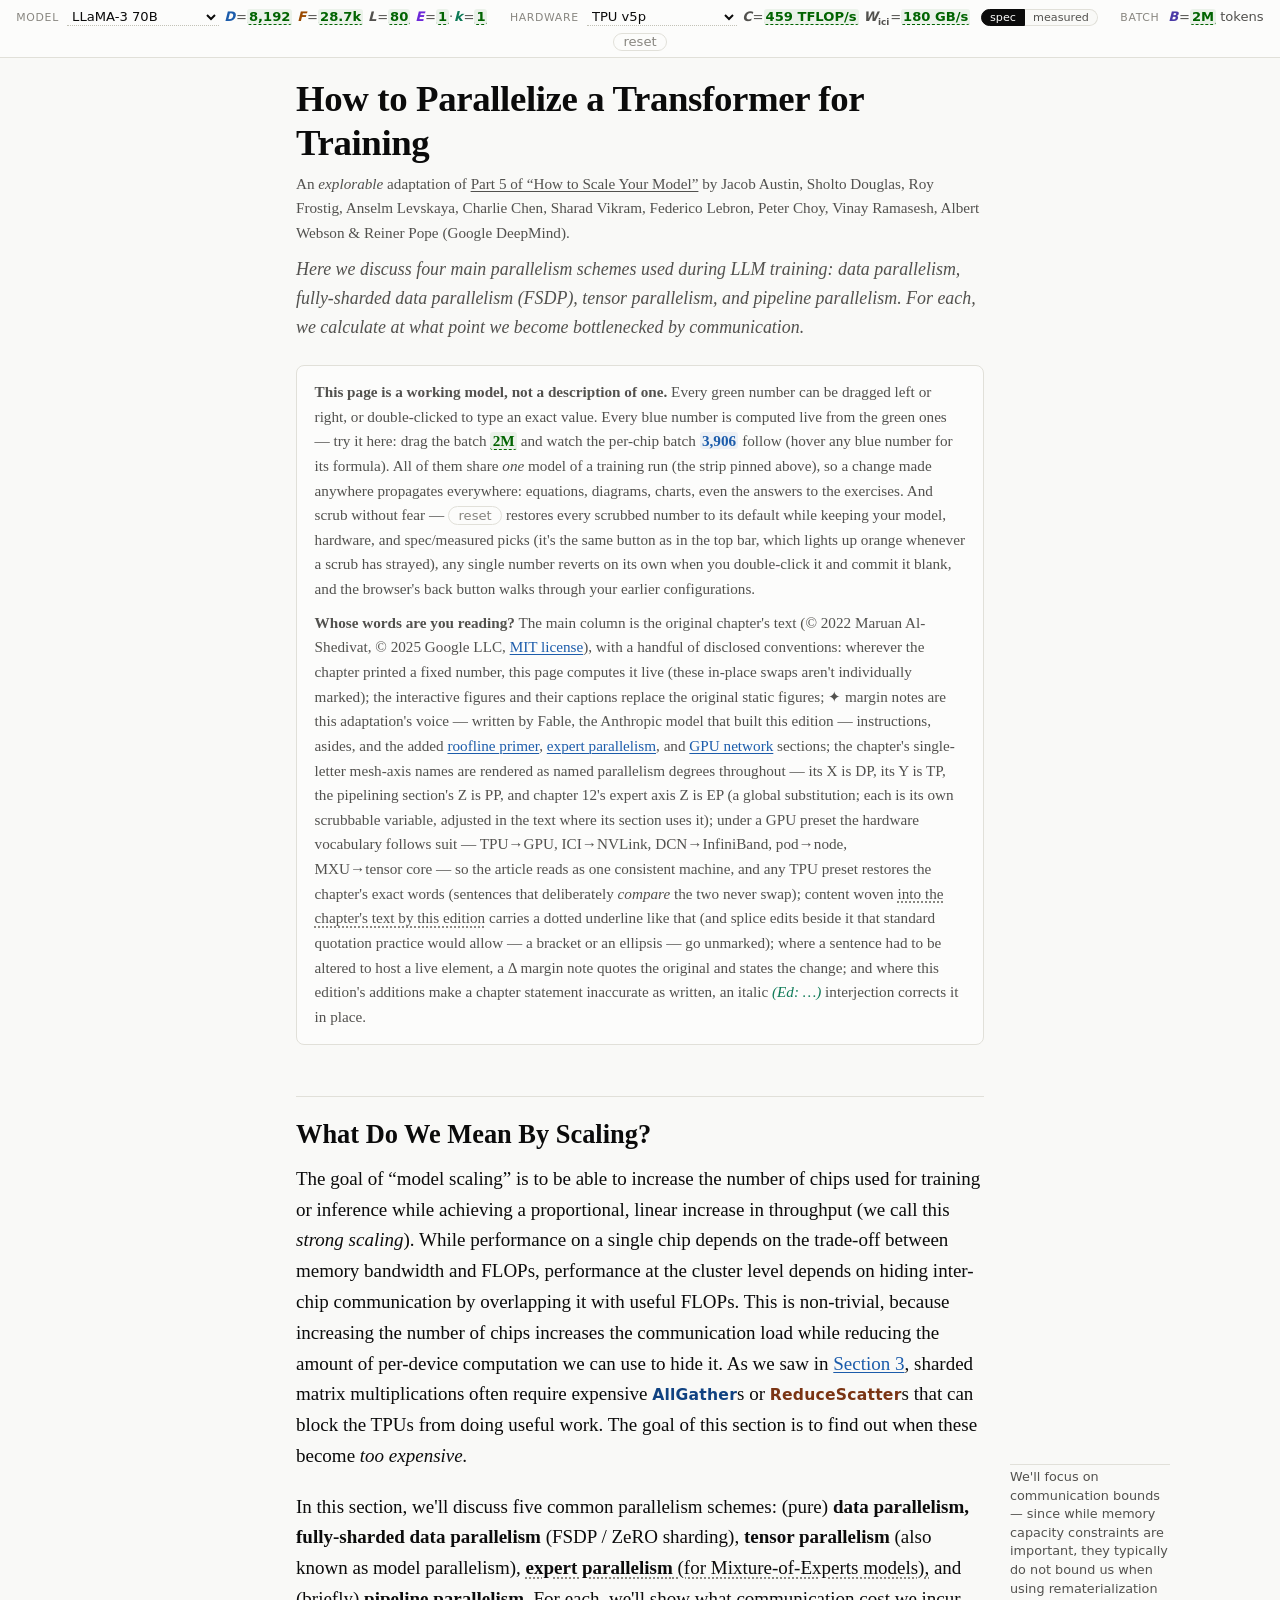
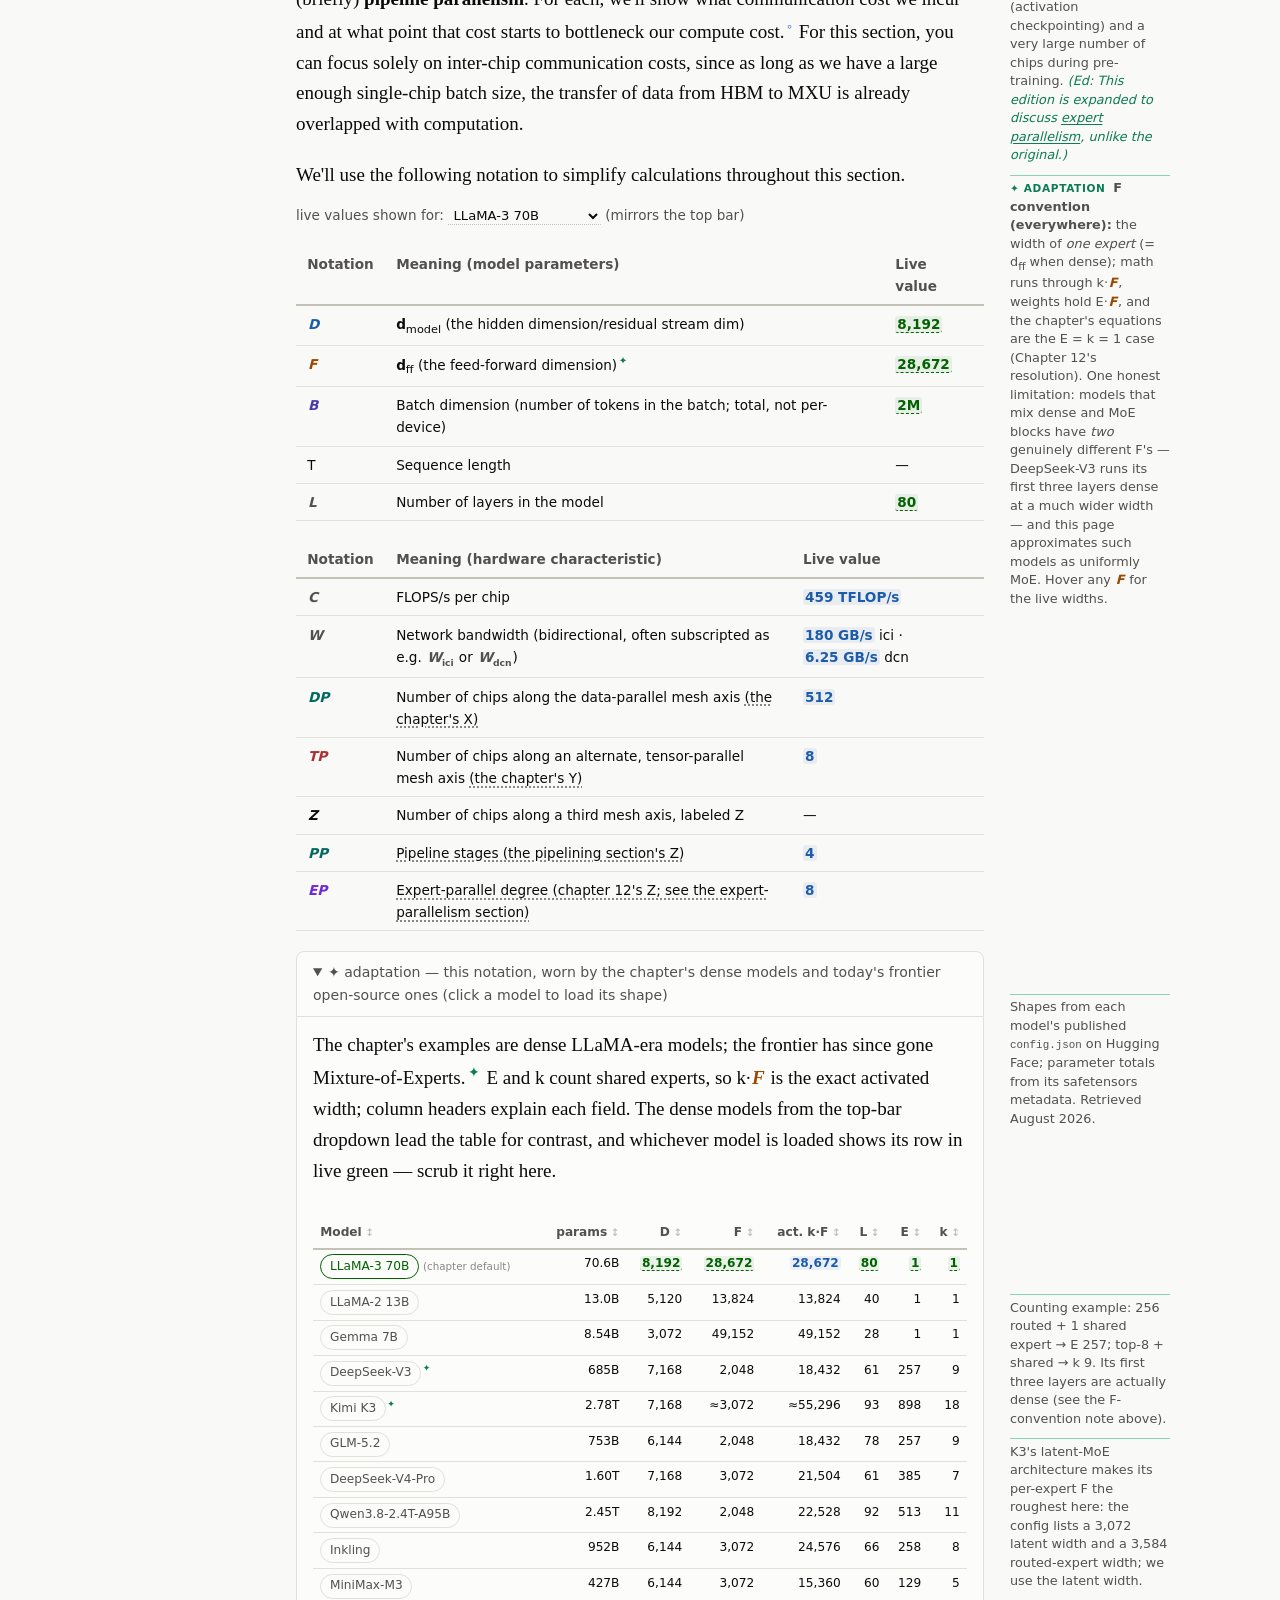
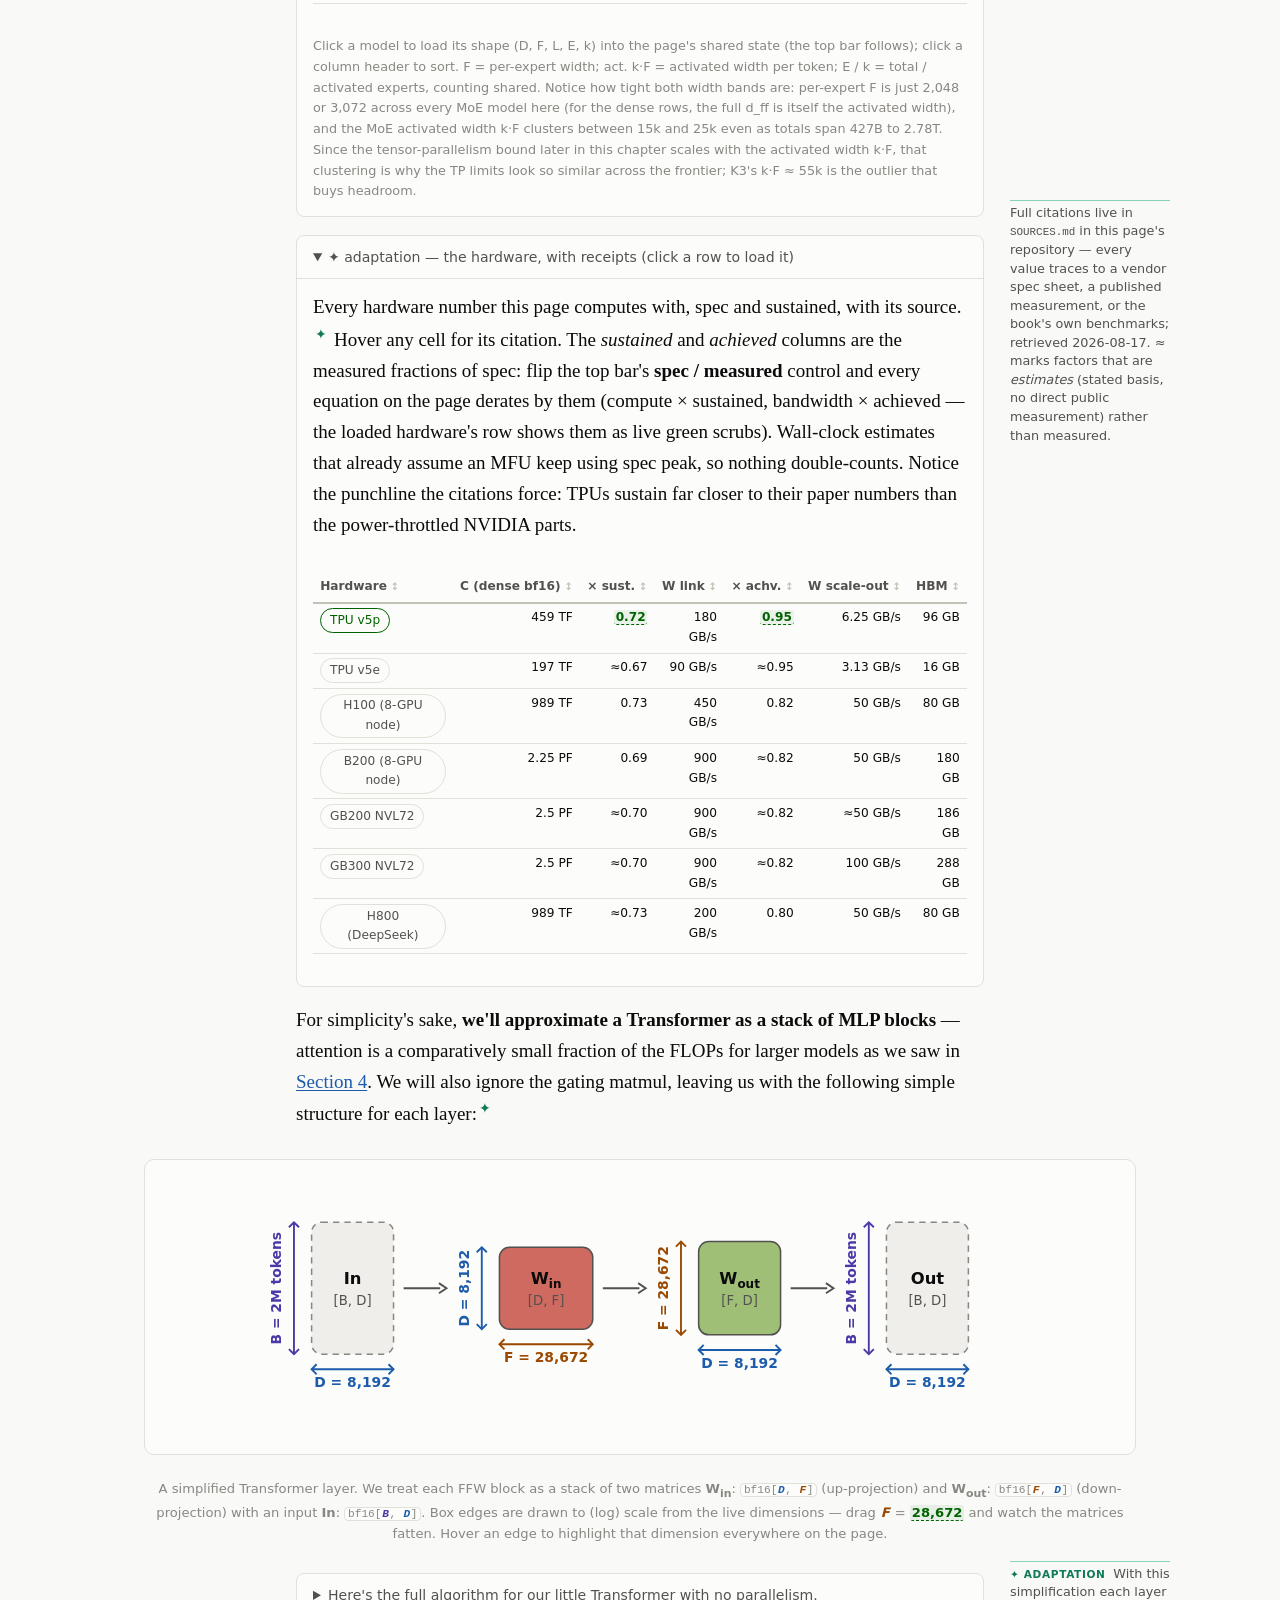
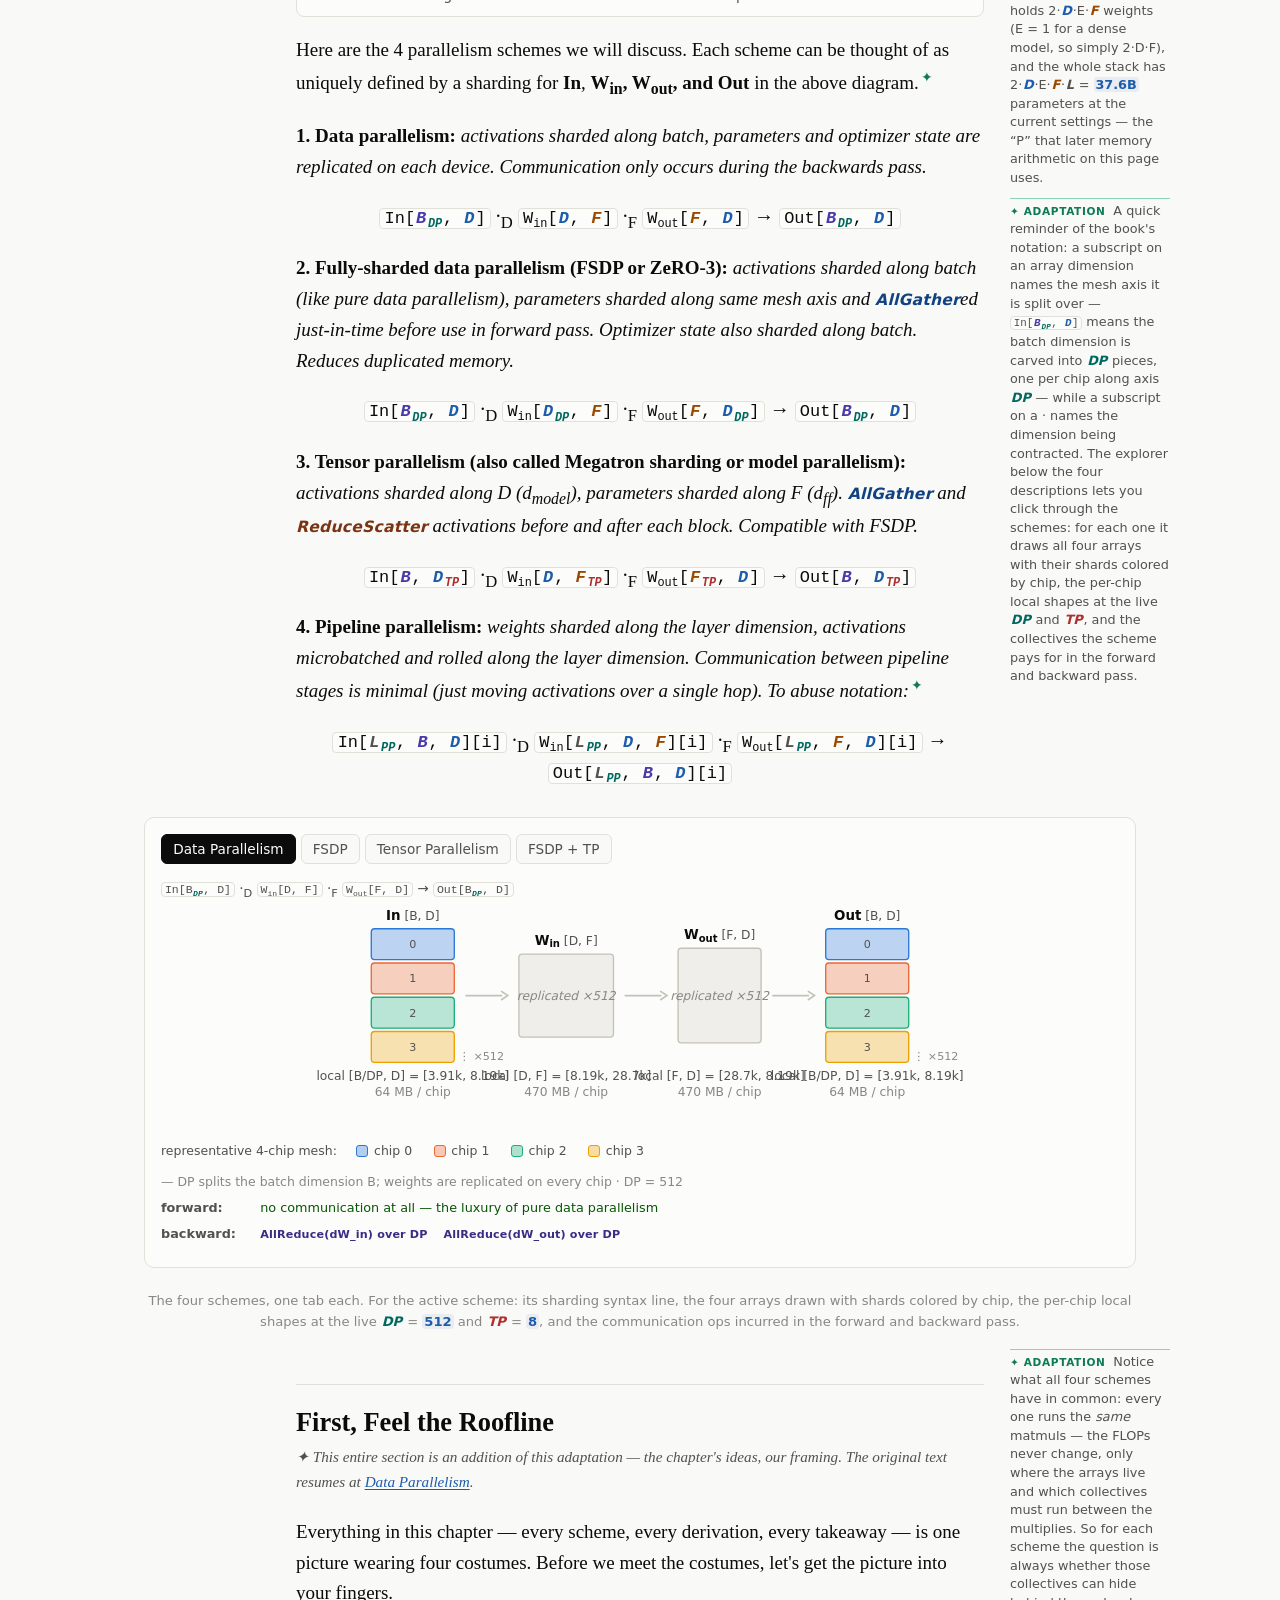
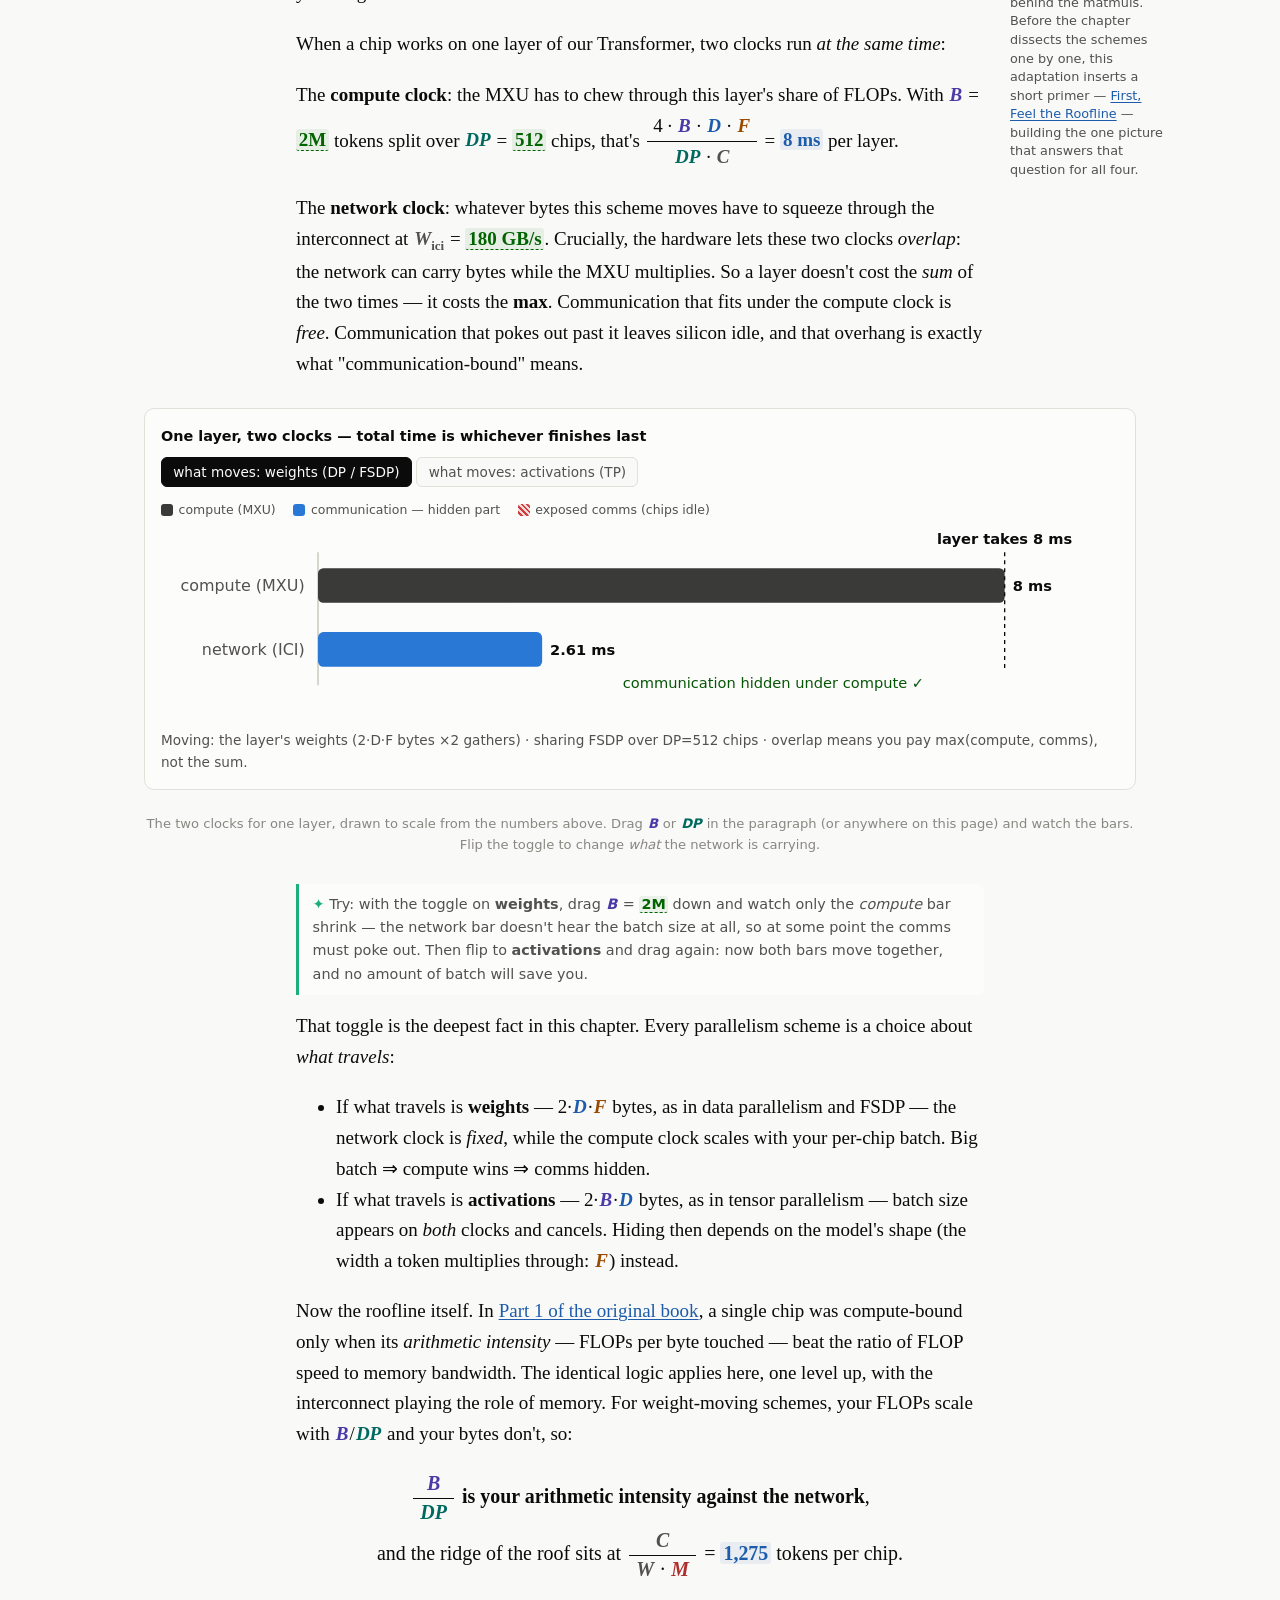
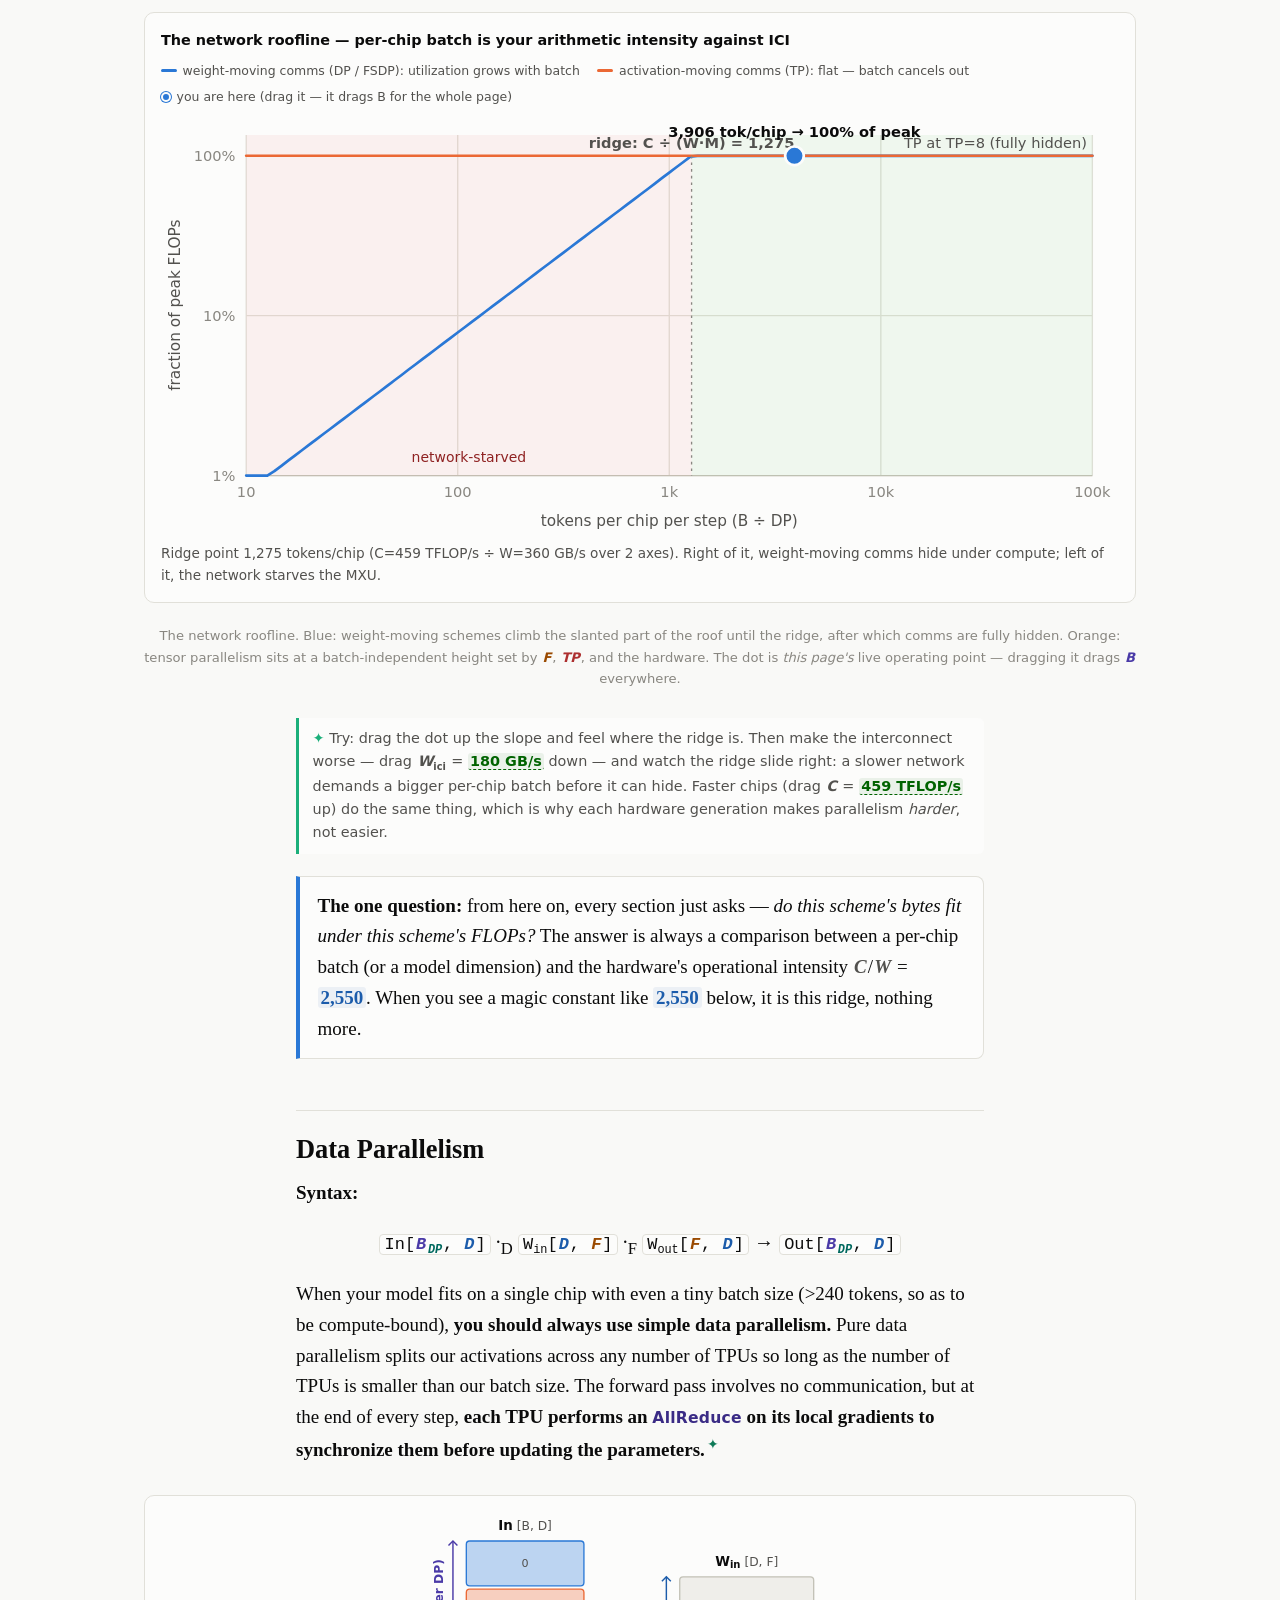
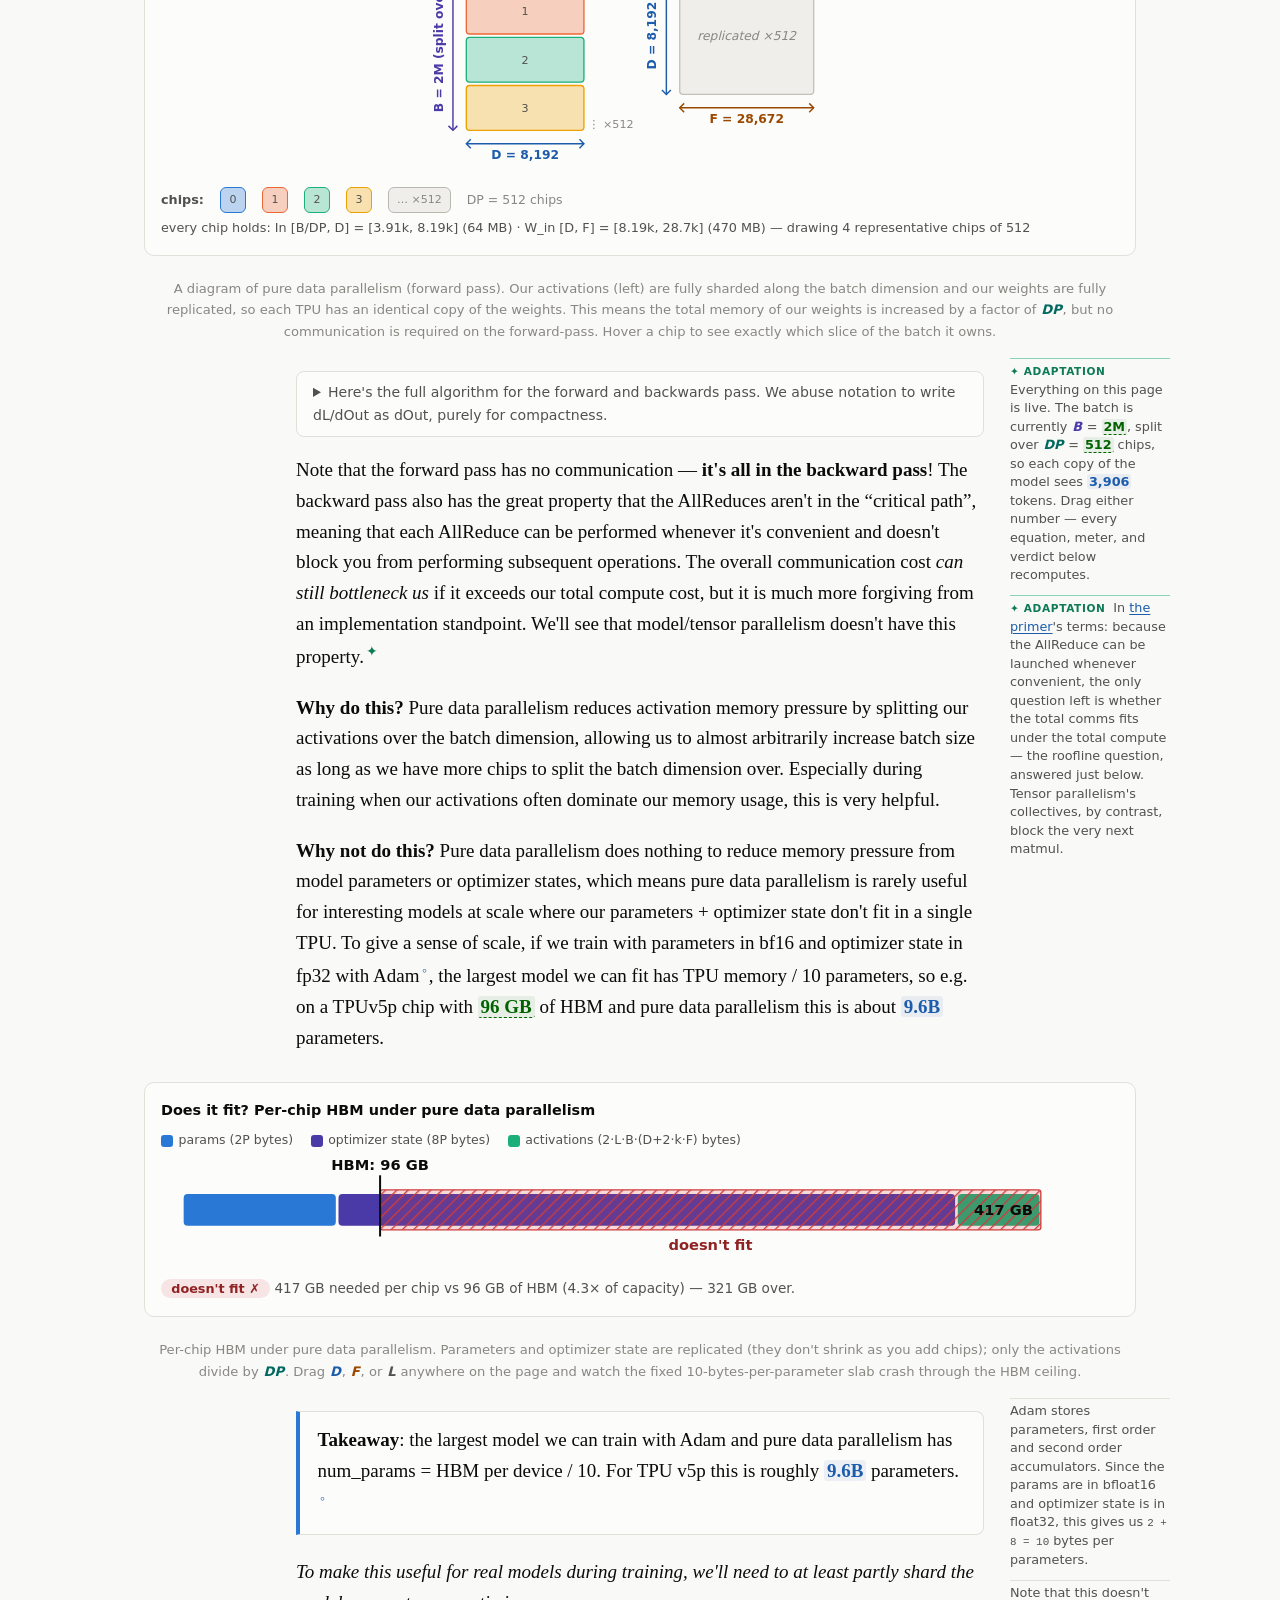
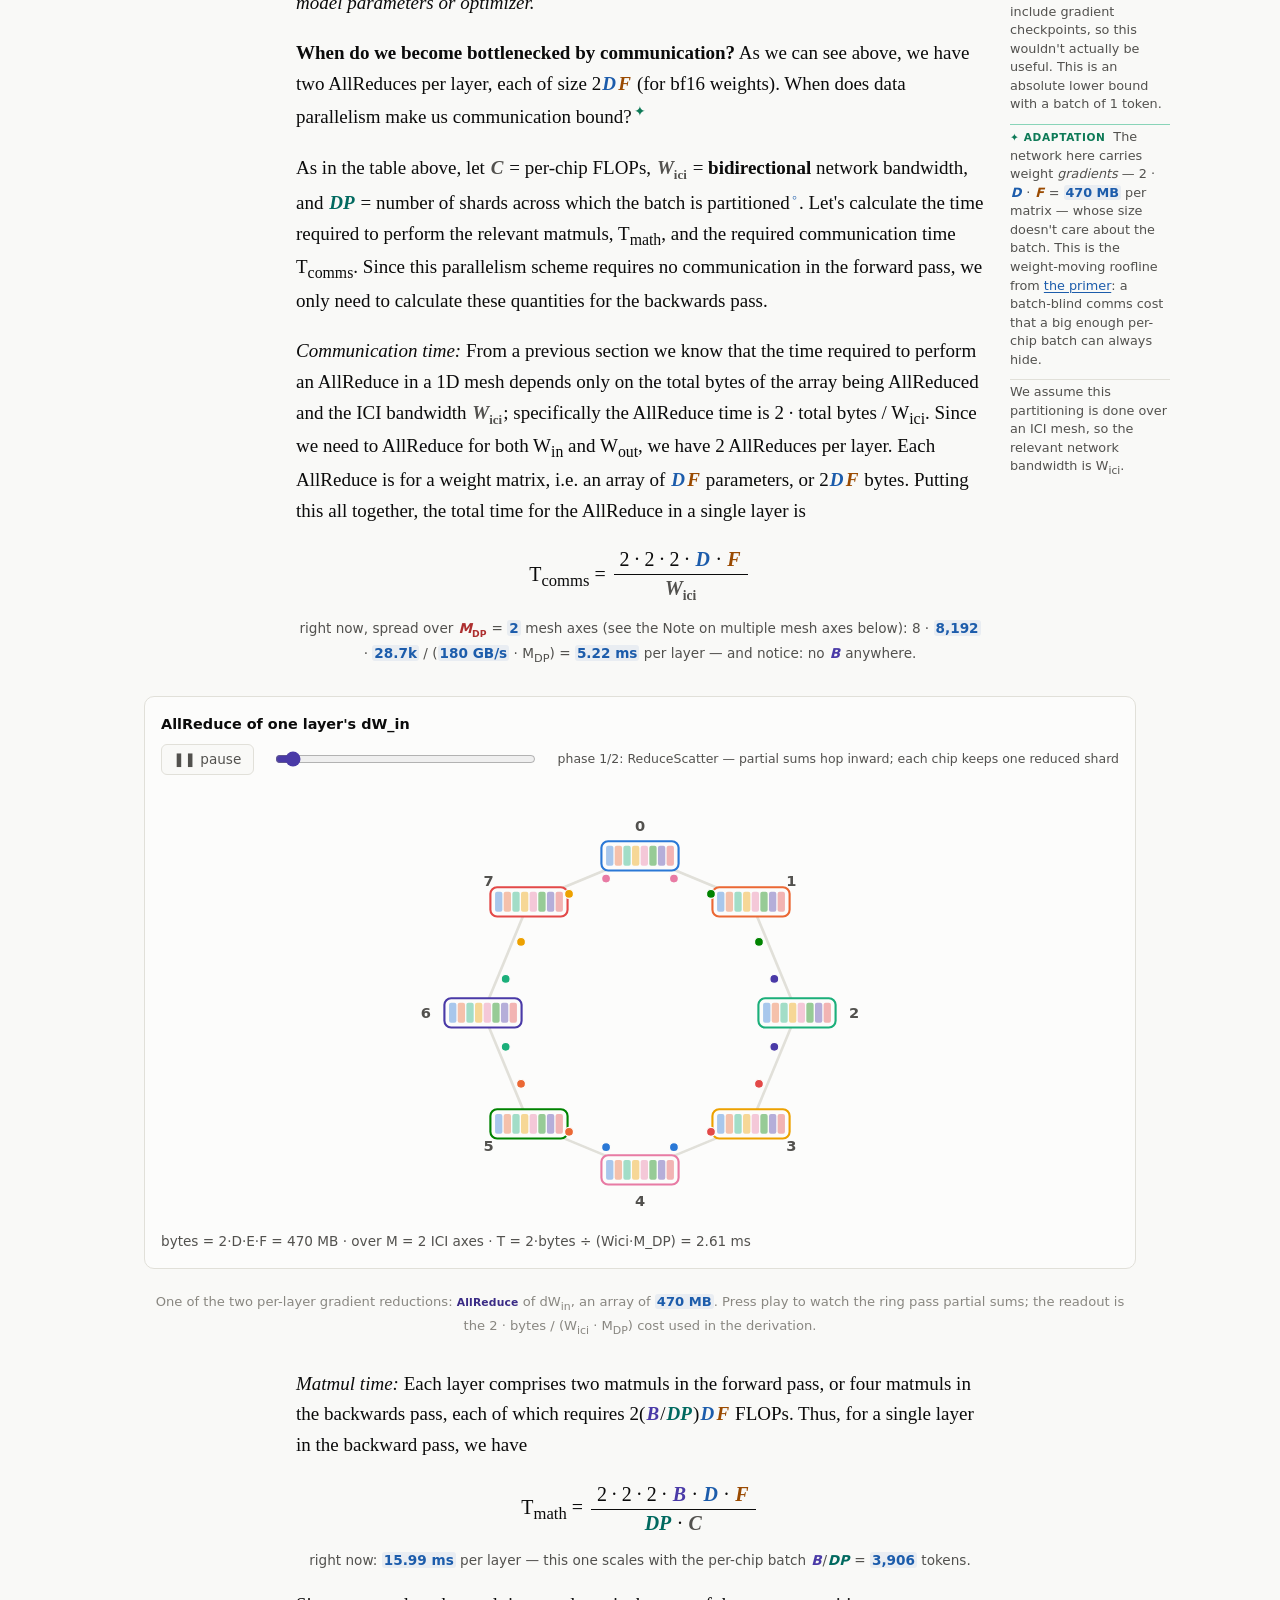
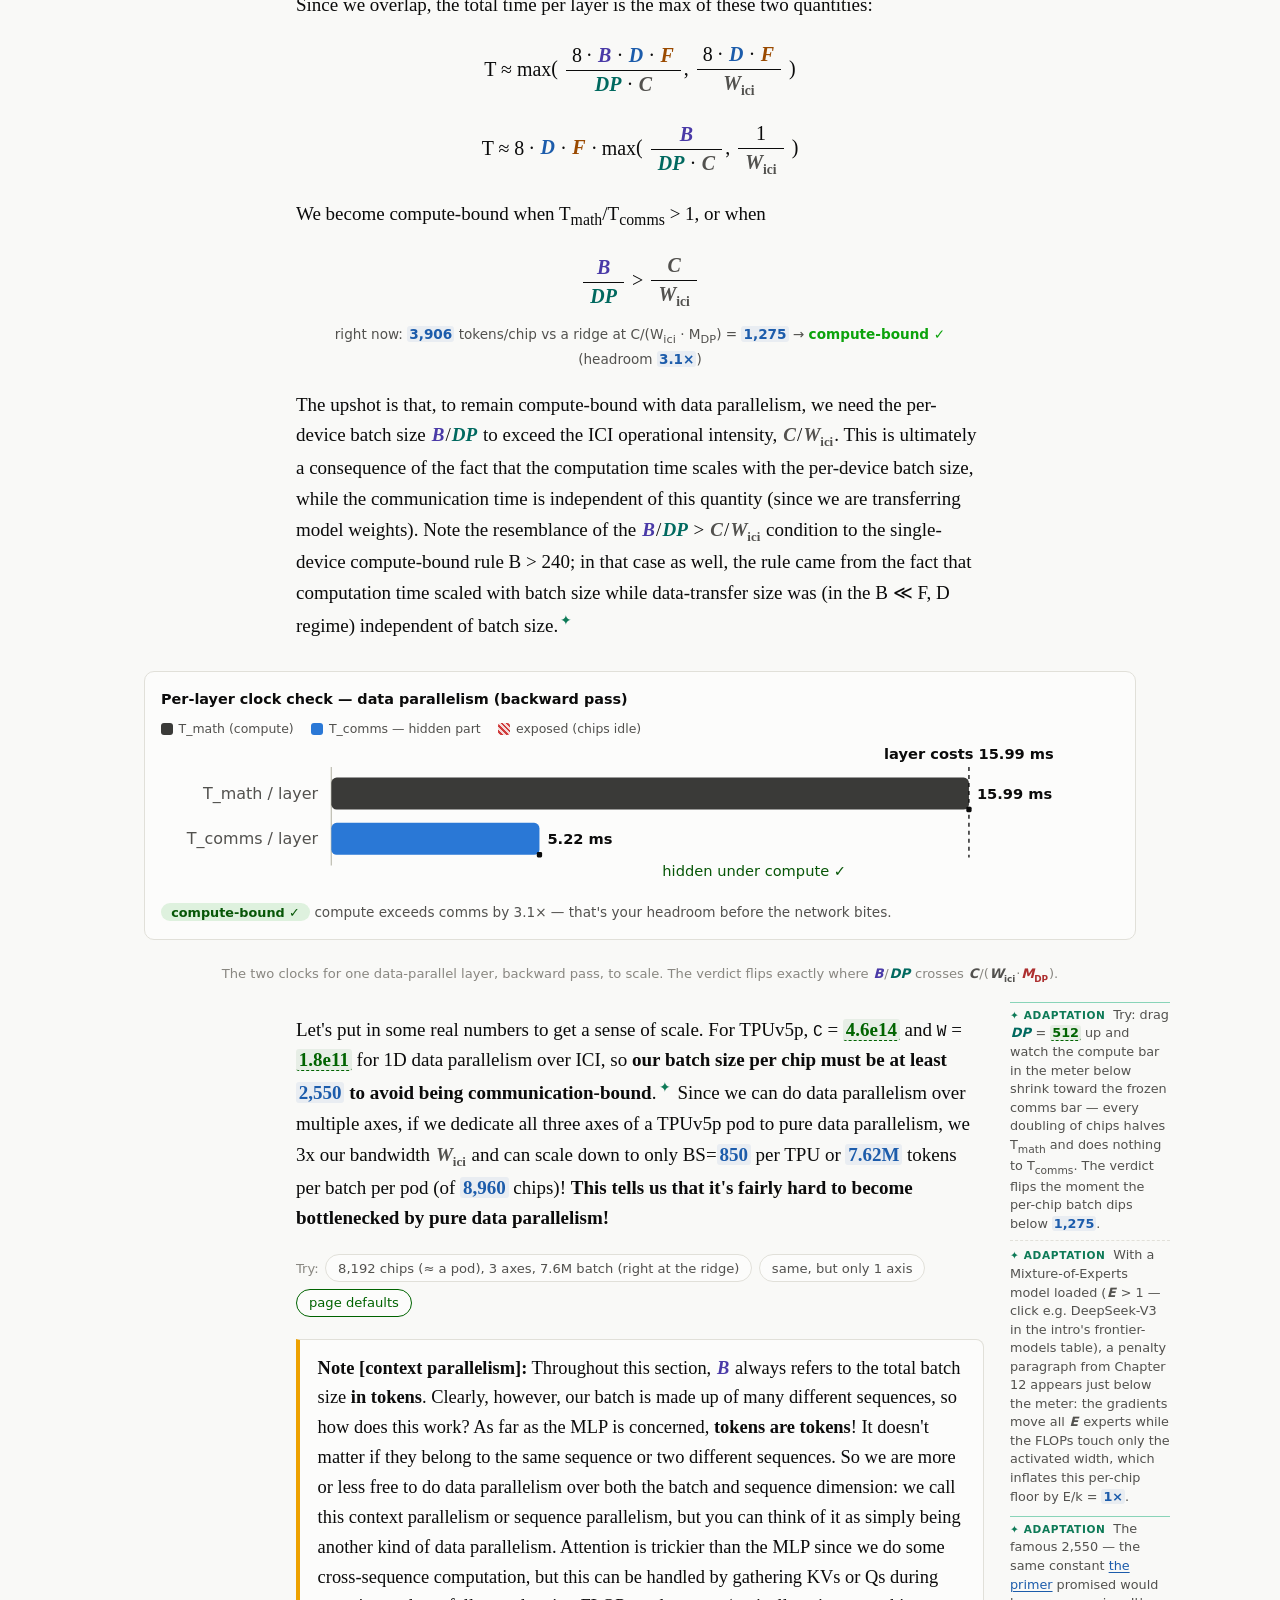
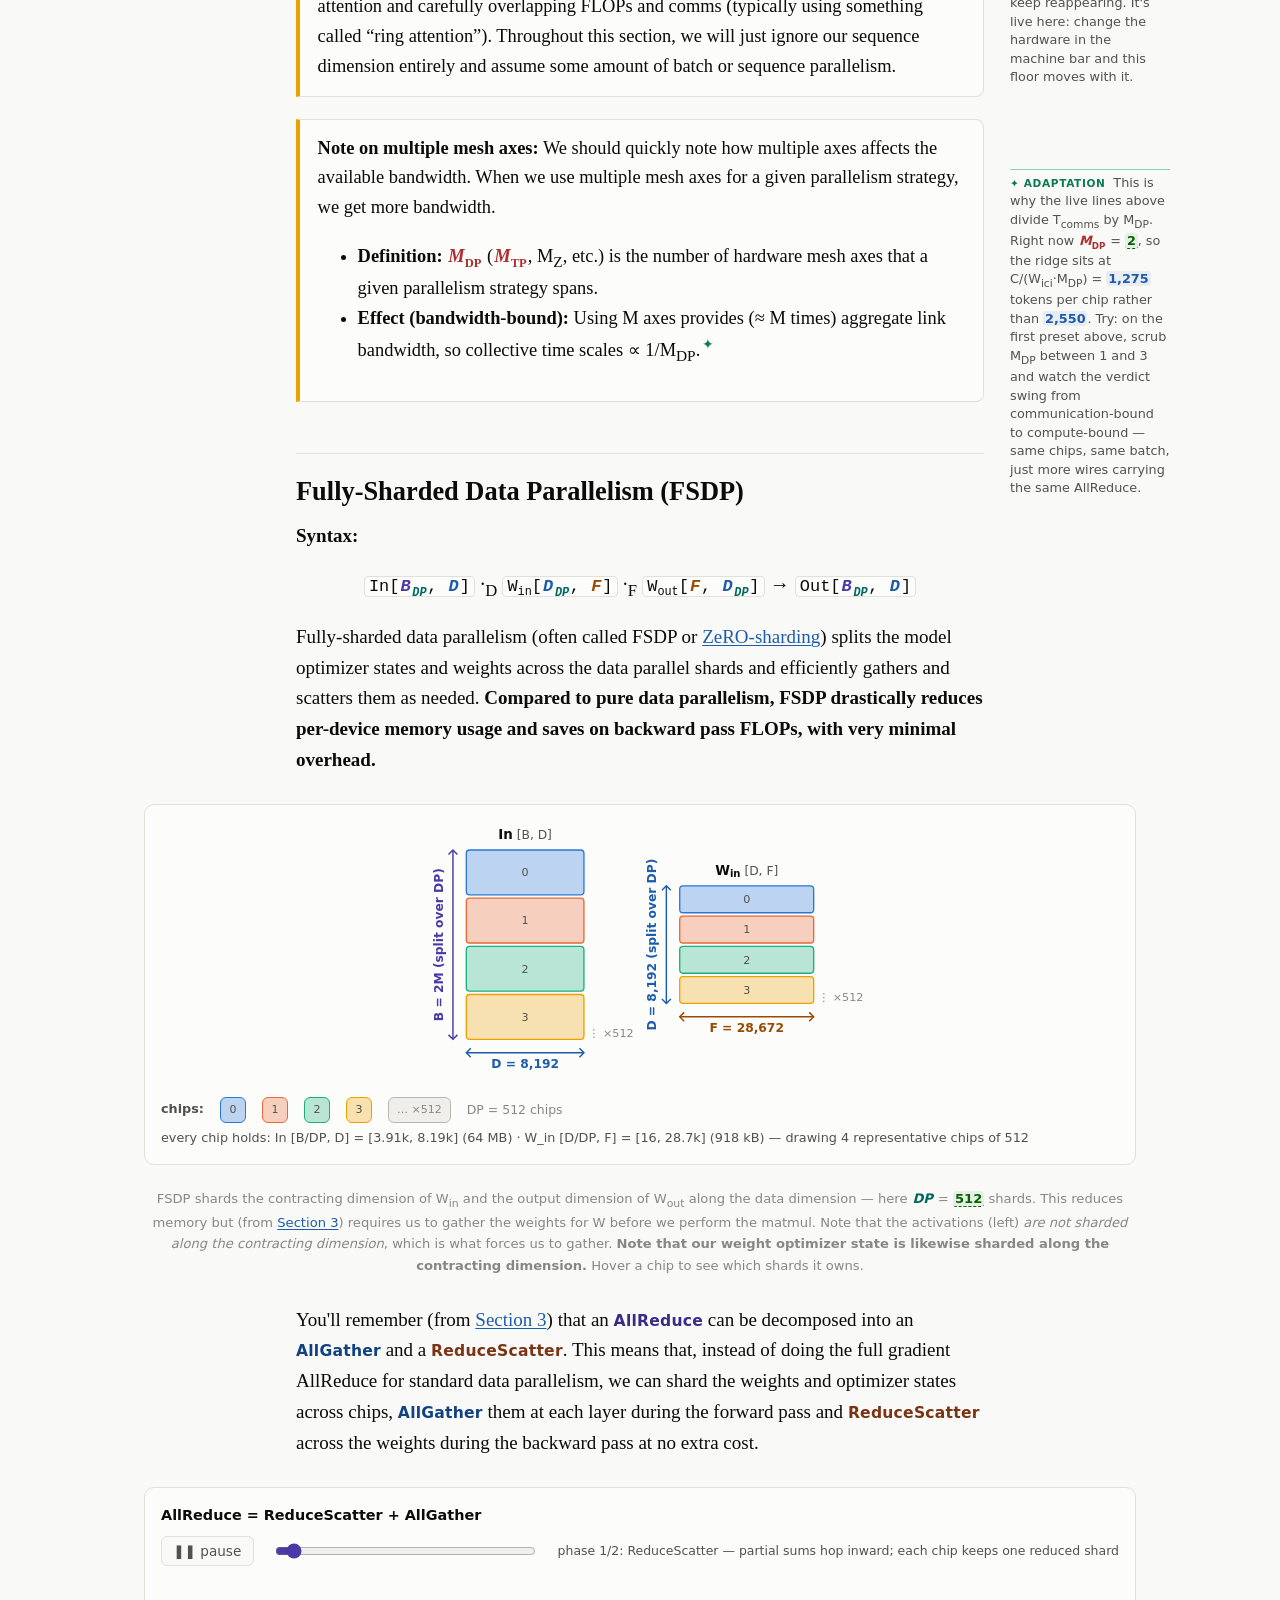
==== commit 3f57a5ad: "EDITS sweep #4: stable toggle, scrub-scoped reset, history entries - spec/measured no longer shifts " ====
--- a/index.html
+++ b/index.html
@@ -39,16 +39,16 @@
       <option value='{"C":2.5e15,"Wici":9e11,"Wdcn":1e11,"HBM":2.88e11,"podSize":72,"gpu":1,"MDP":1,"MTP":1,"effC":0.70,"effIci":0.82,"effDcn":0.85}'>GB300 NVL72</option>
       <option value="custom">custom…</option>
     </select>
-    <span class="v v-C">C</span>=<span class="t-var" data-var="C" data-min="1e13" data-max="5e15" data-scale="log" data-fmt="flops"></span><span class="t-show inline eff-out" data-expr="meas">→<span class="t-out" data-expr="C" data-fmt="flops"></span></span>
-    <span class="v v-W">W<span class="t-show inline" data-expr="1-gpu"><sub>ici</sub></span><span class="t-show inline" data-expr="gpu"><sub>gpu</sub></span></span>=<span class="t-var" data-var="Wici" data-min="1e10" data-max="2e12" data-scale="log" data-fmt="bw"></span><span class="t-show inline eff-out" data-expr="meas">→<span class="t-out" data-expr="Wici" data-fmt="bw"></span></span>
-    <span class="seg" role="group" aria-label="spec or measured numbers" data-tip="Spec: vendor peak numbers. Measured: sustained compute and achieved bandwidth (spec × the cited efficiency factors — see the hardware table by the notation section; scrub the factors in its live row). TPUs sustain closer to peak than power-throttled NVIDIA GPUs.">
+    <span class="v v-C">C</span>=<span class="t-var" data-var="C" data-min="1e13" data-max="5e15" data-scale="log" data-fmt="flops"></span>
+    <span class="v v-W">W<span class="t-show inline" data-expr="1-gpu"><sub>ici</sub></span><span class="t-show inline" data-expr="gpu"><sub>gpu</sub></span></span>=<span class="t-var" data-var="Wici" data-min="1e10" data-max="2e12" data-scale="log" data-fmt="bw"></span>
+    <span class="seg" role="group" aria-label="spec or measured numbers" data-tip="Spec: vendor peak numbers. Measured: sustained compute and achieved bandwidth (spec × the cited efficiency factors — see the hardware table by the notation section; scrub the factors in its live row). Hover C or W for the effective values. TPUs sustain closer to peak than power-throttled NVIDIA GPUs.">
       <button class="seg-opt" data-meas="0">spec</button><button class="seg-opt" data-meas="1">measured</button>
     </span>
   </span>
   <span class="group"><span class="glabel">Batch</span>
     <span class="v v-B">B</span>=<span class="t-var" data-var="B" data-min="1e4" data-max="1e9" data-scale="log" data-snap="125" data-fmt="tokens"></span> tokens
   </span>
-  <button class="reset" title="reset every number on the page to its default">reset</button>
+  <button class="reset" title="reset the scrubbed numbers to their defaults (your model, hardware, and spec/measured picks stay)">reset</button>
 </div>
 
 <nav class="toc" aria-label="table of contents">
@@ -78,7 +78,7 @@
     Every <span class="k">green number</span> can be dragged left or right, or double-clicked to type an exact value. Every <span class="k">blue number</span> is computed live from the green ones — try it here: drag the batch
     <span class="k"><span class="t-var" data-var="B" data-min="1e4" data-max="1e9" data-scale="log" data-snap="125" data-fmt="tokens"></span></span> and watch the per-chip batch
     <span class="k"><span class="t-out" data-expr="B/DP" data-fmt="int"></span></span> follow (hover any blue number for its formula). All of them share <em>one</em> model of a training run (the strip pinned above), so a change made anywhere propagates everywhere: equations, diagrams, charts, even the answers to the exercises. And scrub without fear —
-    <button class="reset">reset</button> restores every default (it's the same button as in the top bar, which lights up orange whenever you've strayed from the defaults), and any single number reverts on its own when you double-click it and commit it blank.</p>
+    <button class="reset">reset</button> restores every scrubbed number to its default while keeping your model, hardware, and spec/measured picks (it's the same button as in the top bar, which lights up orange whenever a scrub has strayed), any single number reverts on its own when you double-click it and commit it blank, and the browser's back button walks through your earlier configurations.</p>
     <p style="margin:0"><strong>Whose words are you reading?</strong> The main column is the original chapter's text (© 2022 Maruan Al-Shedivat, © 2025 Google LLC, <a href="LICENSE-scaling-book.txt">MIT license</a>), with a handful of disclosed conventions:
     wherever the chapter printed a fixed number, this page computes it live (these in-place swaps aren't individually marked);
     the interactive figures and their captions replace the original static figures;
--- a/css/style.css
+++ b/css/style.css
@@ -186,8 +186,6 @@
   color: var(--surface);
   border-color: var(--ink);
 }
-.machine .eff-out { color: var(--muted); }
-.machine .eff-out .t-out { margin-left: 0.15em; }
 /* conspicuous when the state has strayed from the defaults — orange, a
    notification color deliberately distinct from the scrub green */
 button.reset.dirty {
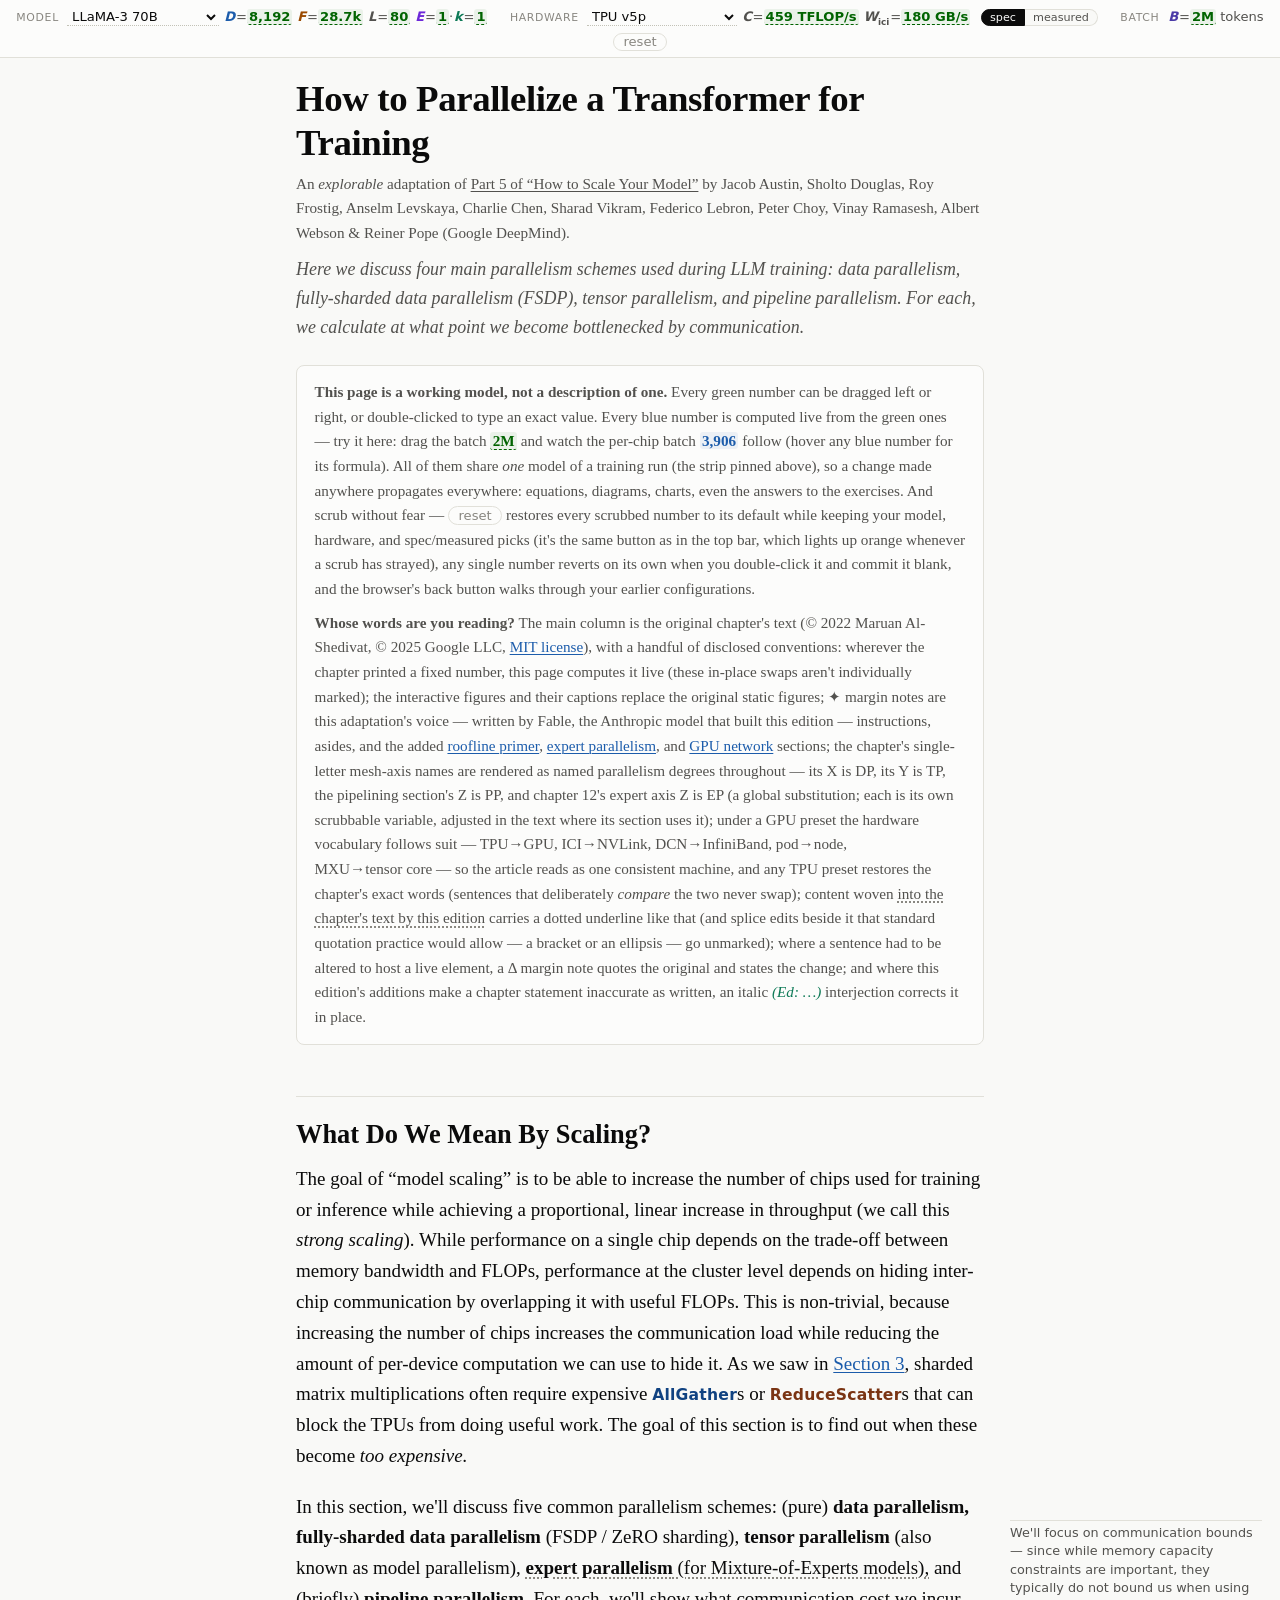
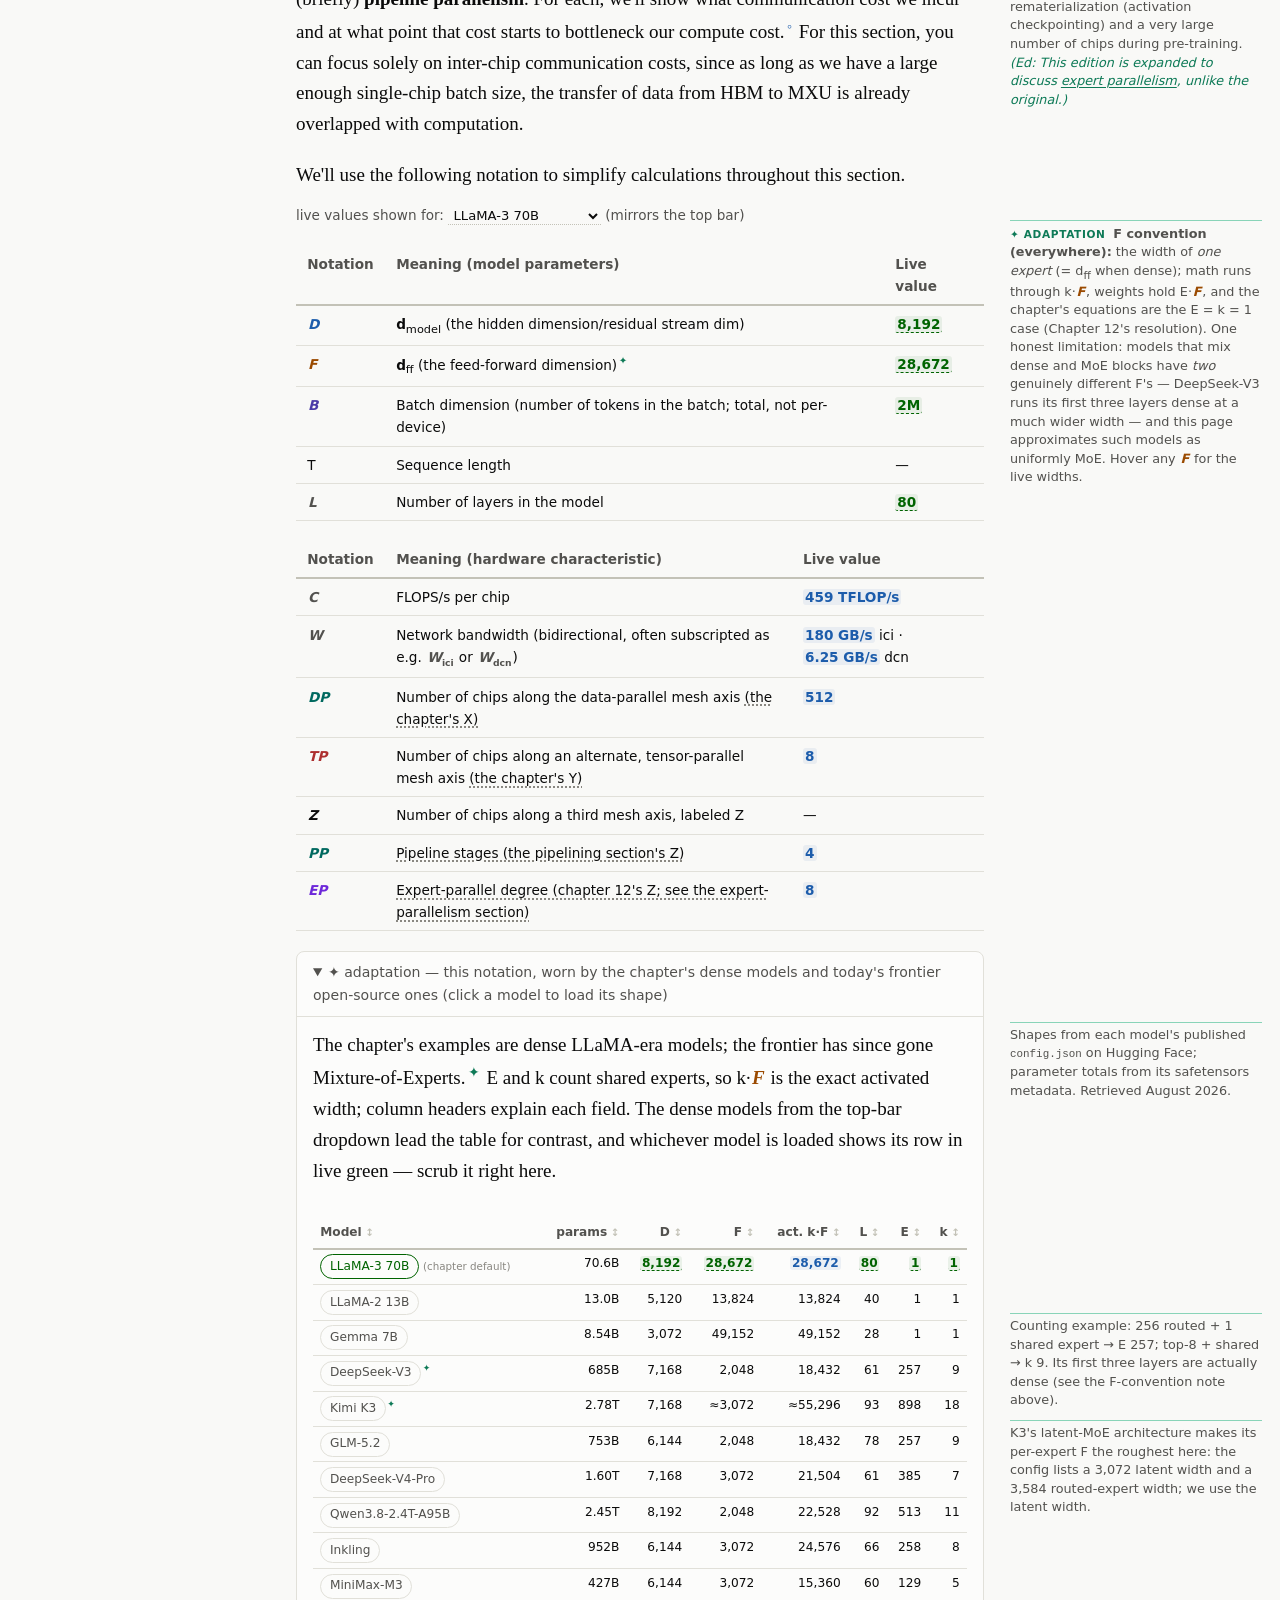
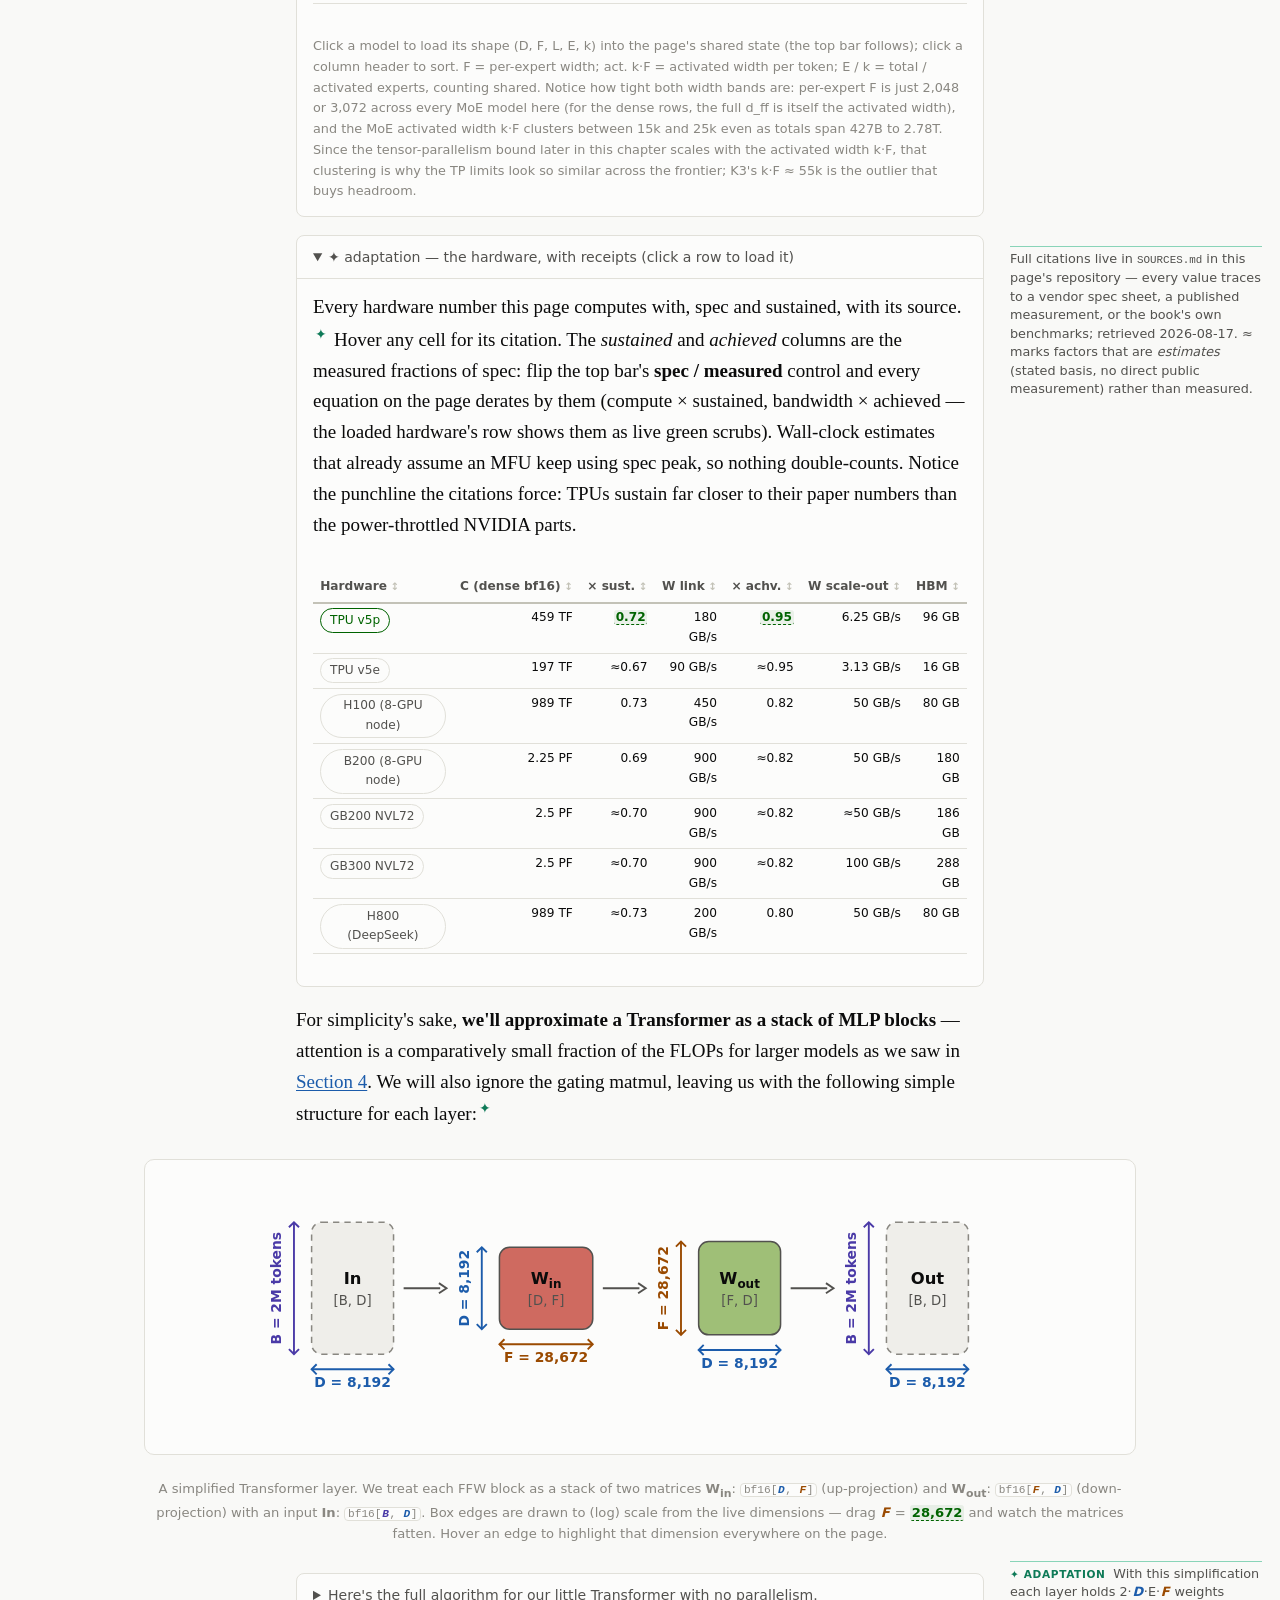
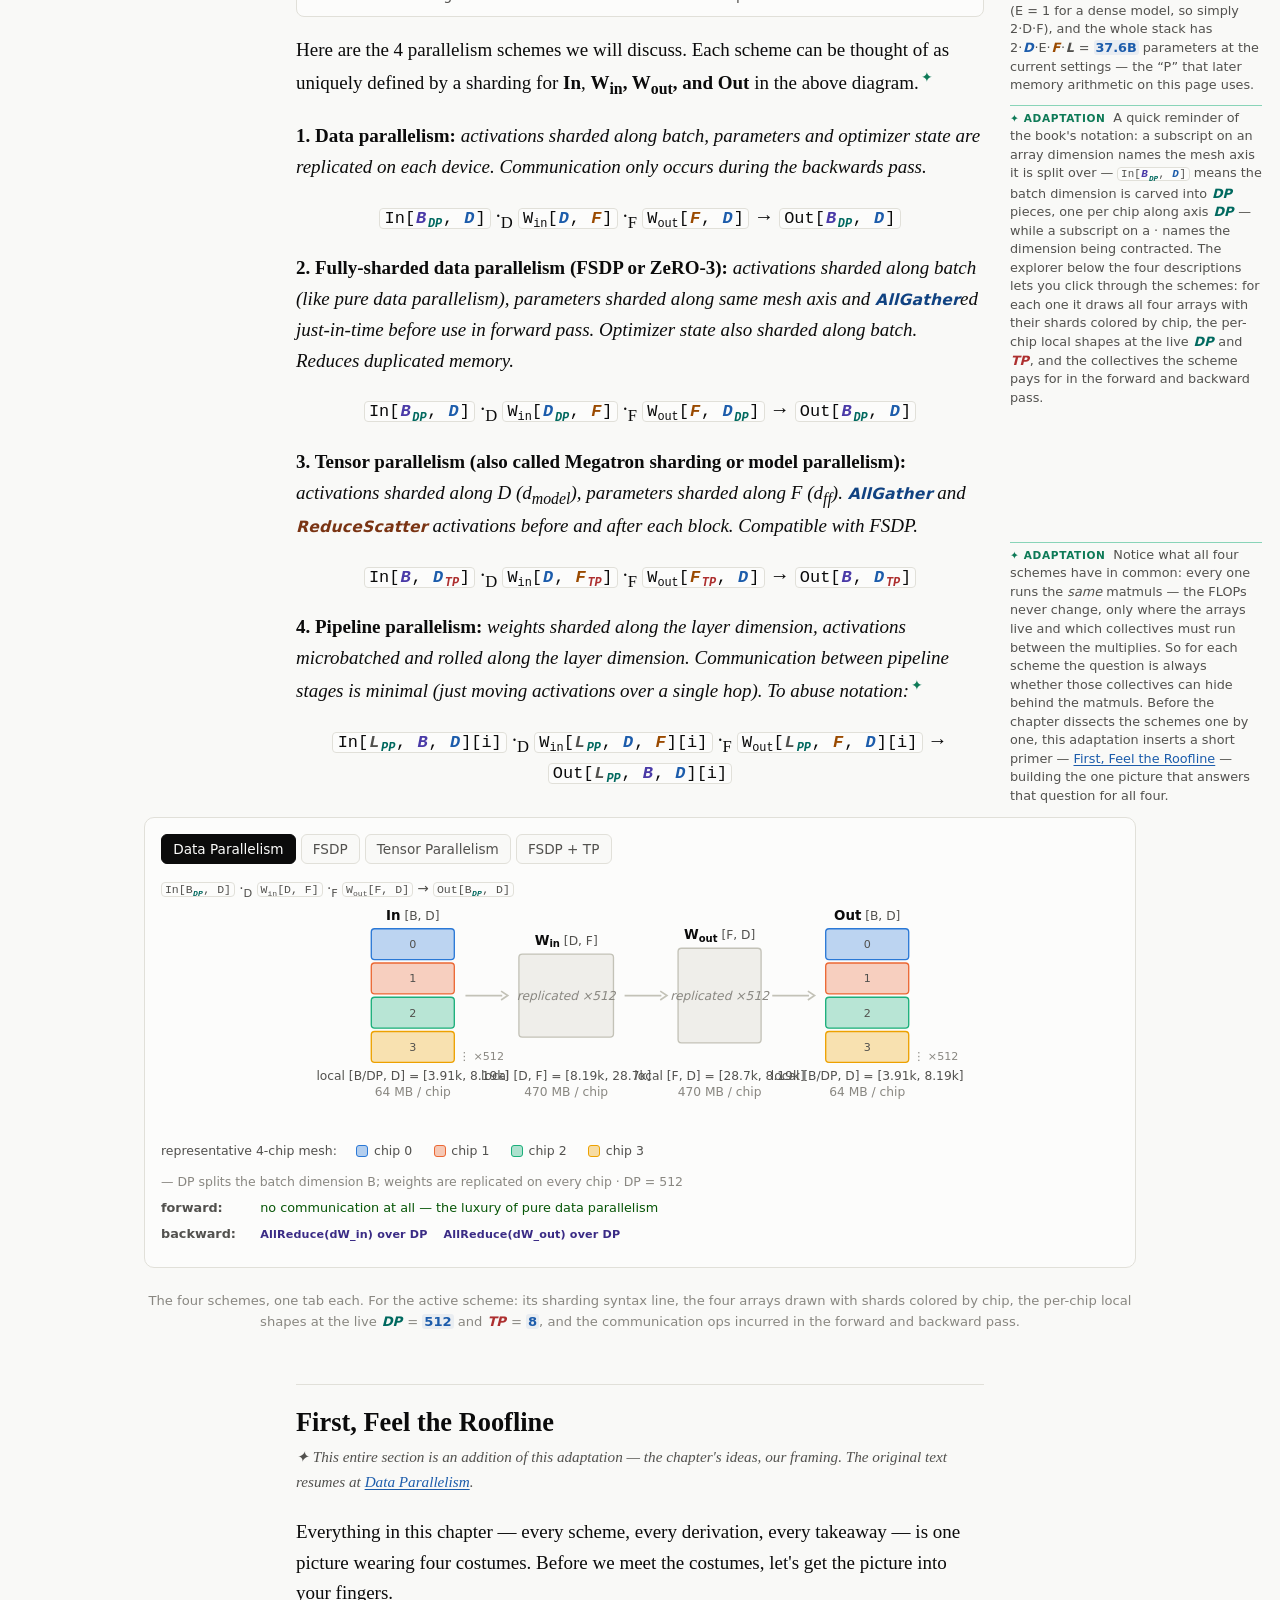
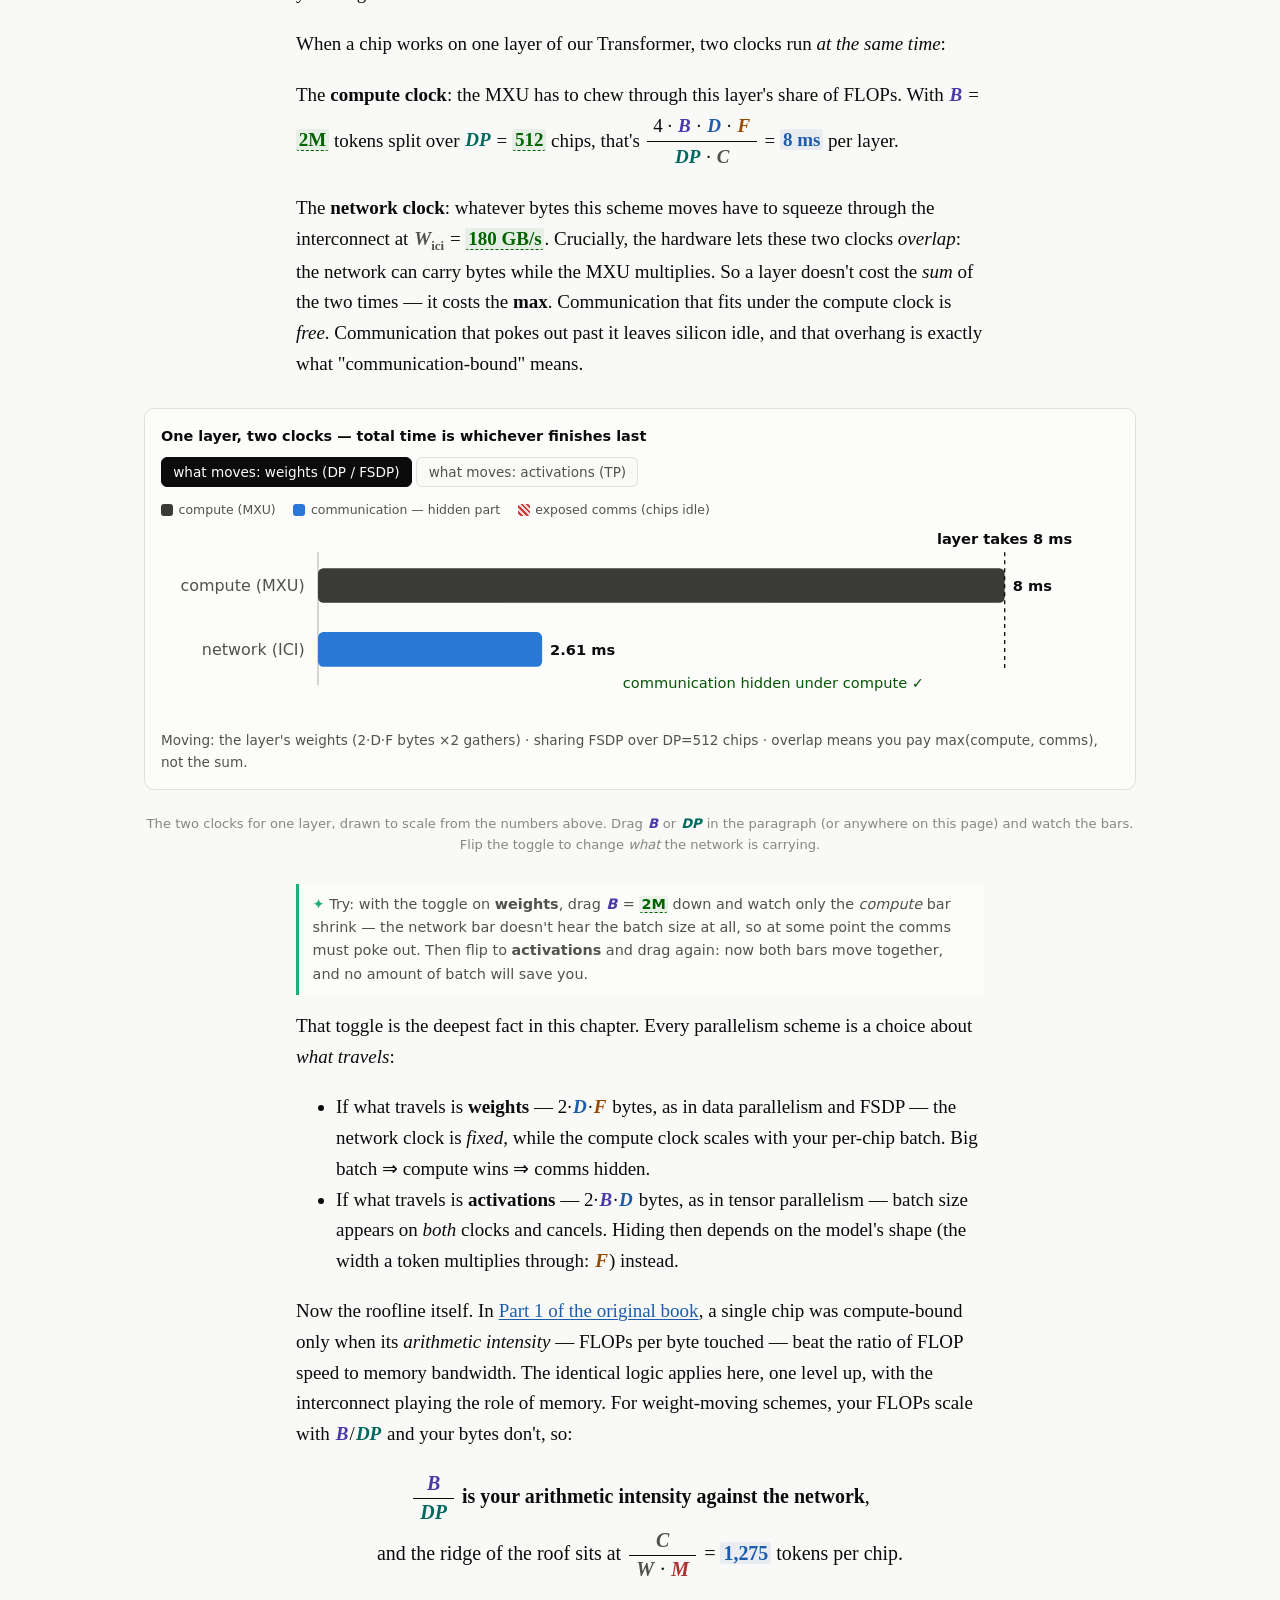
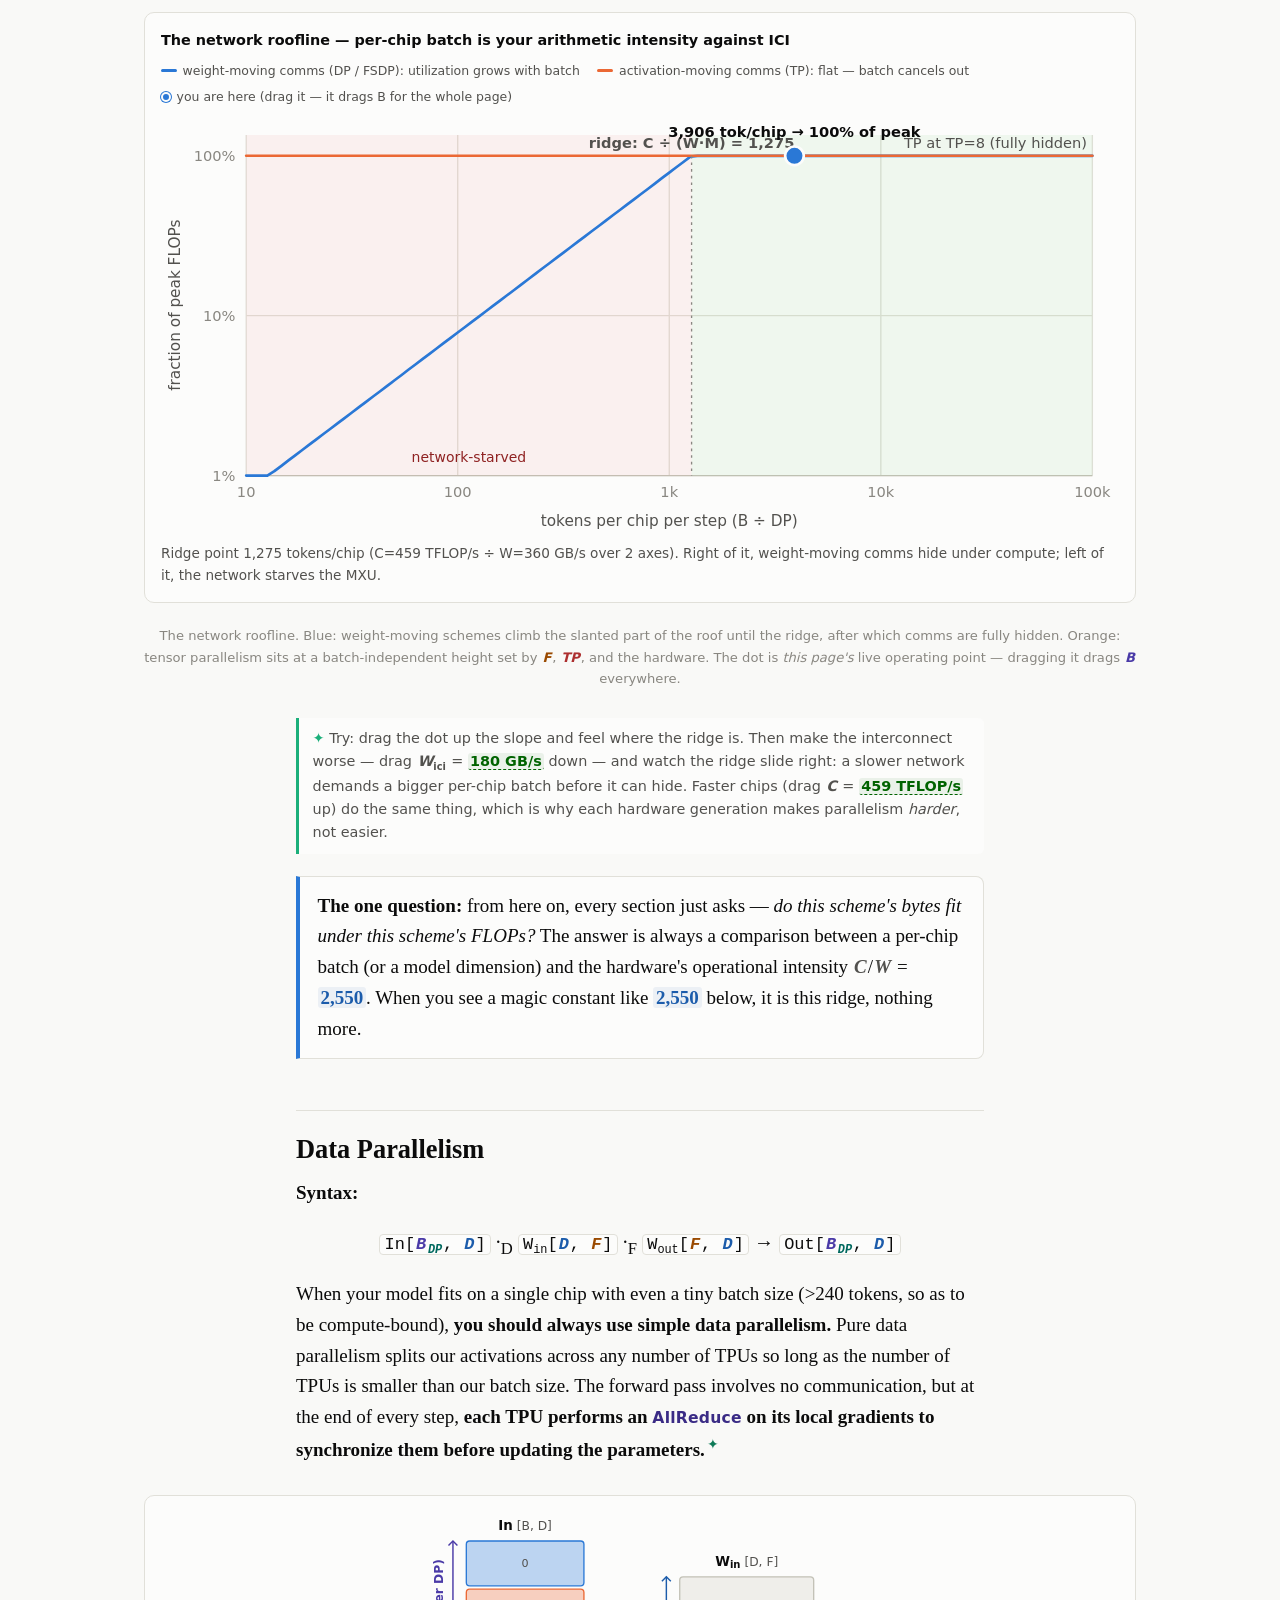
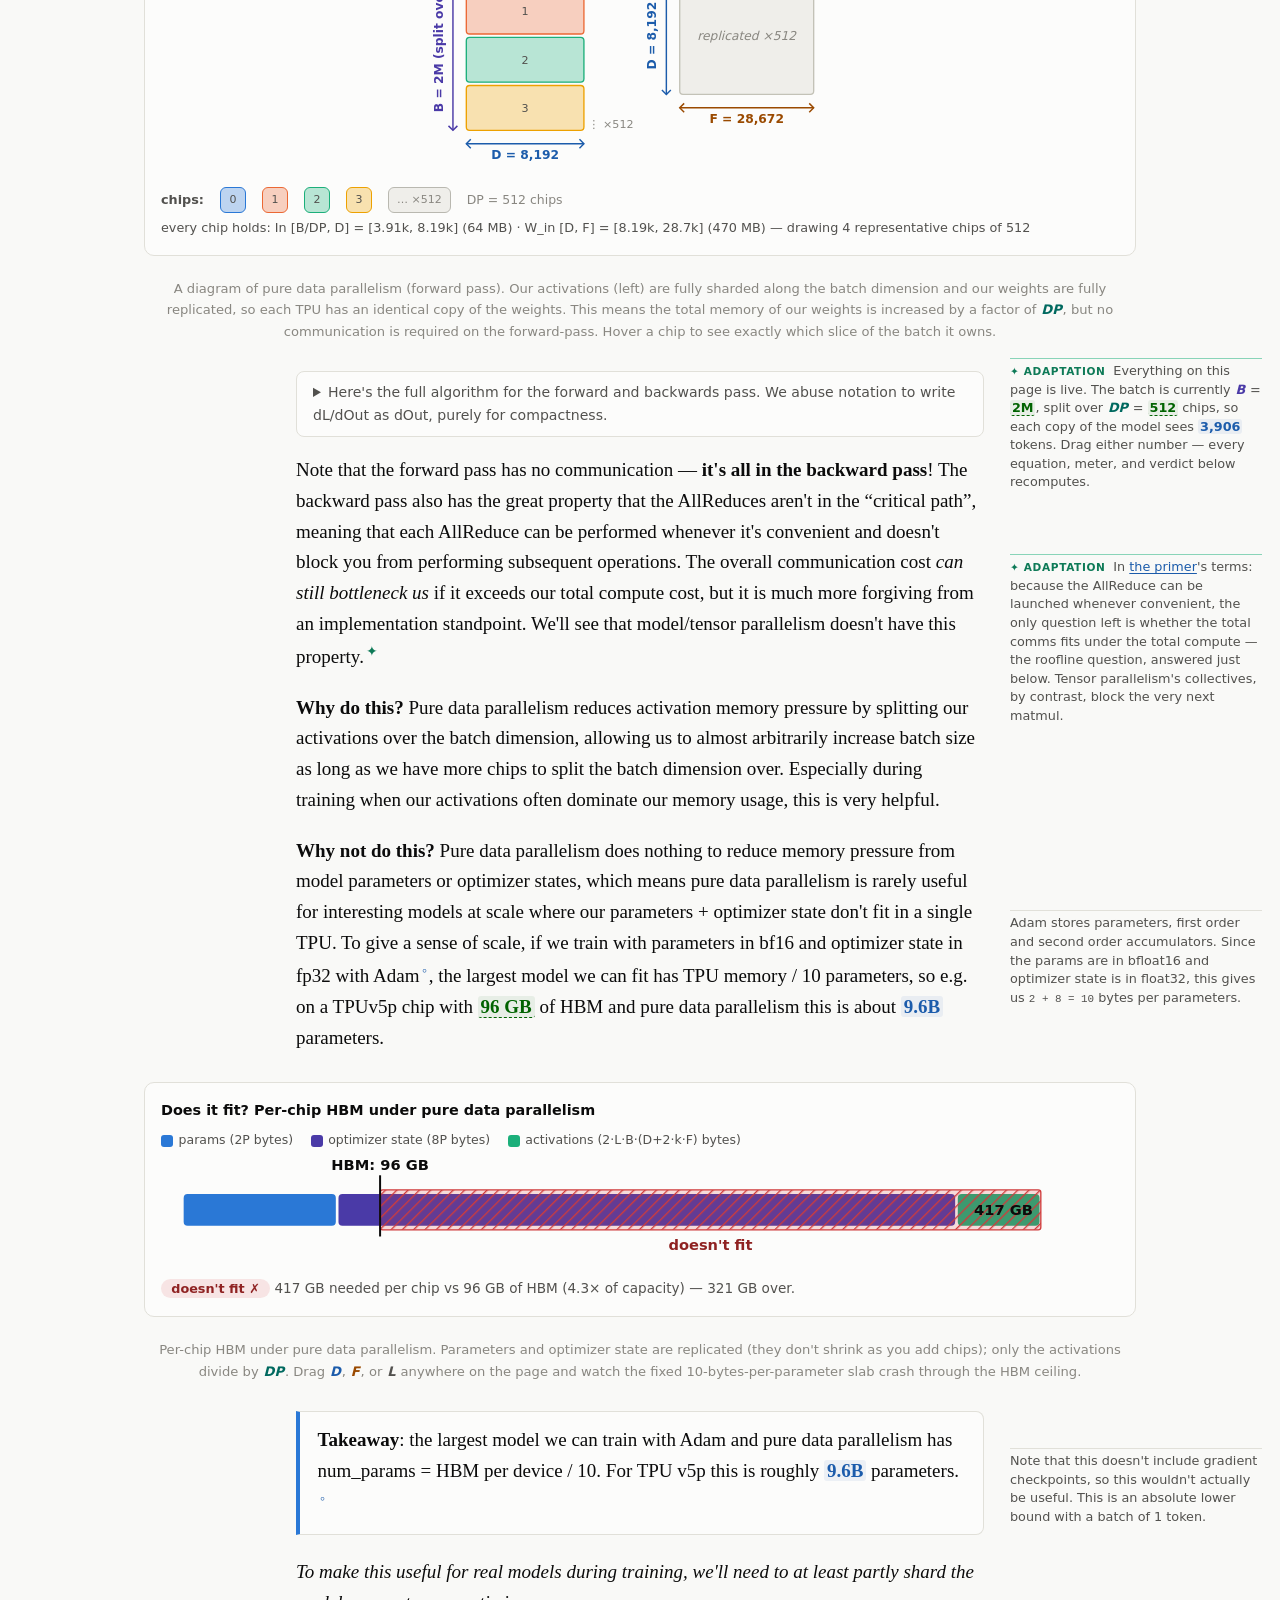
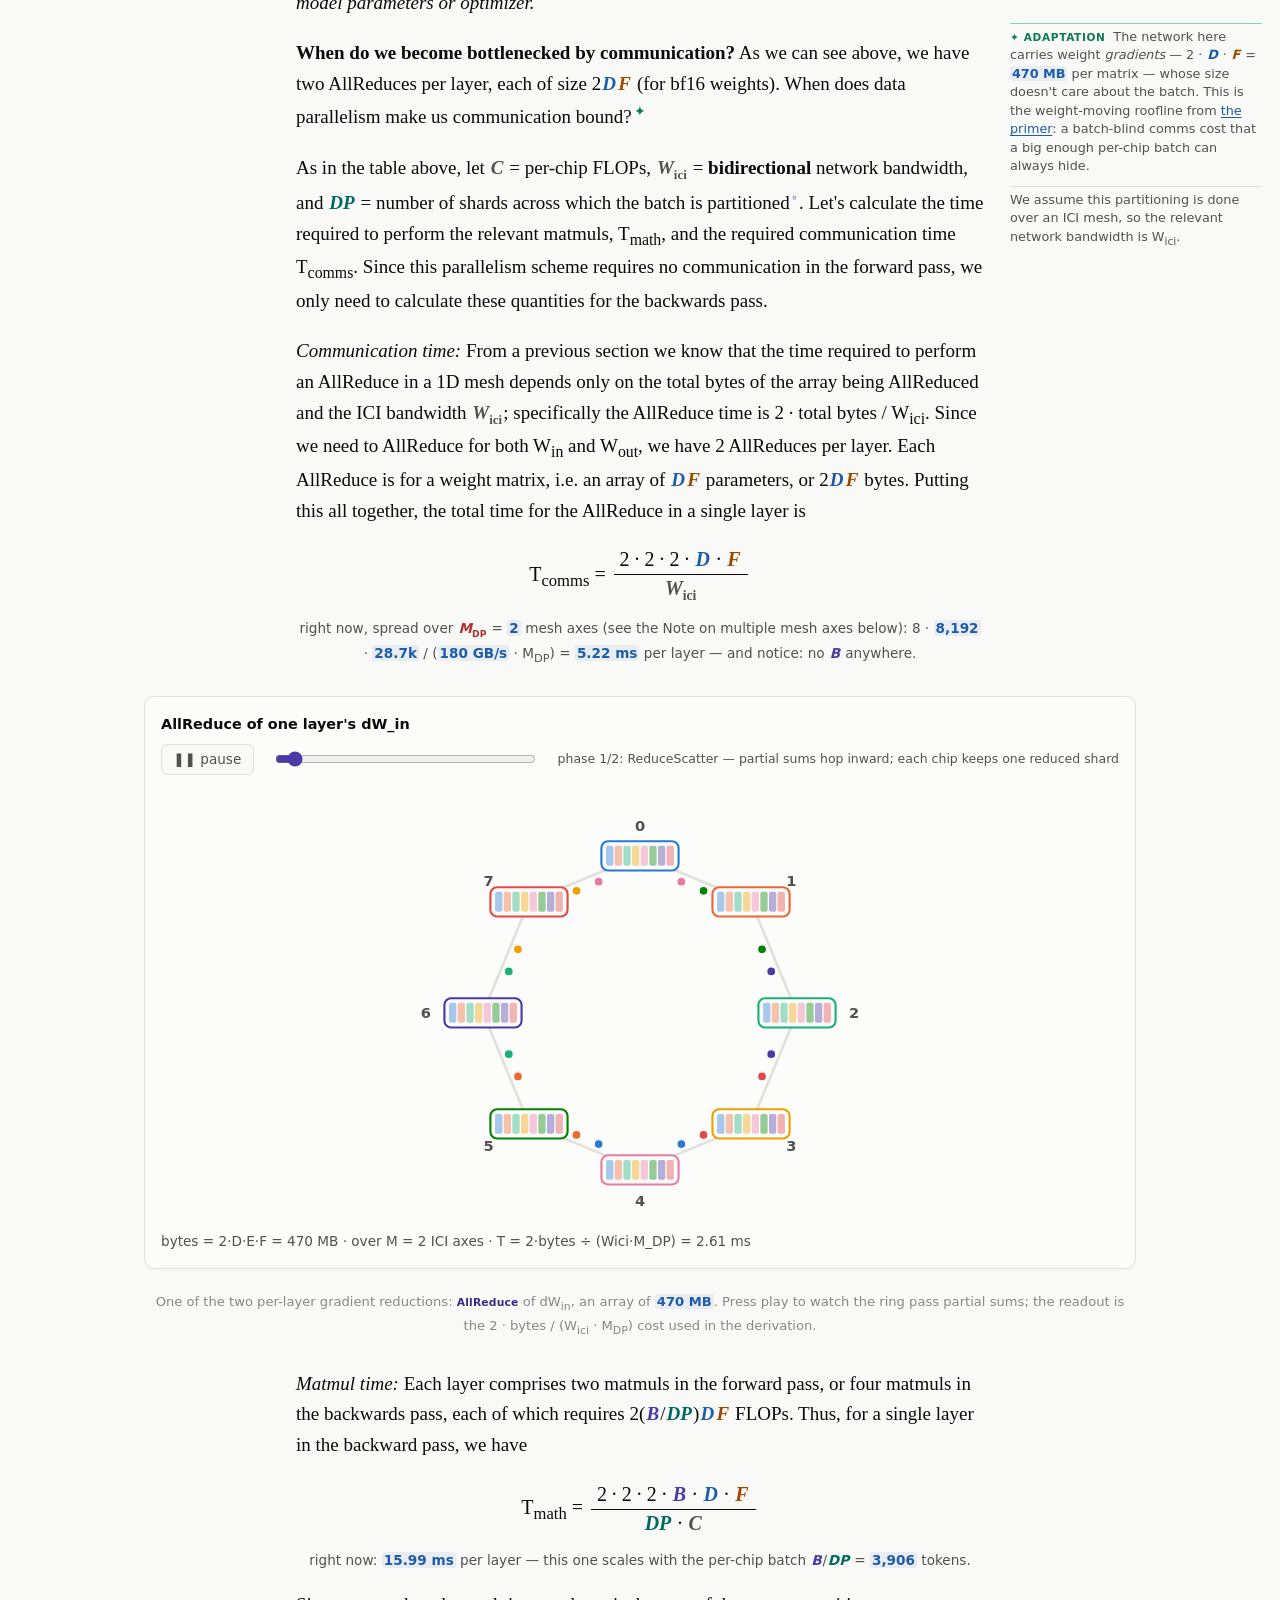
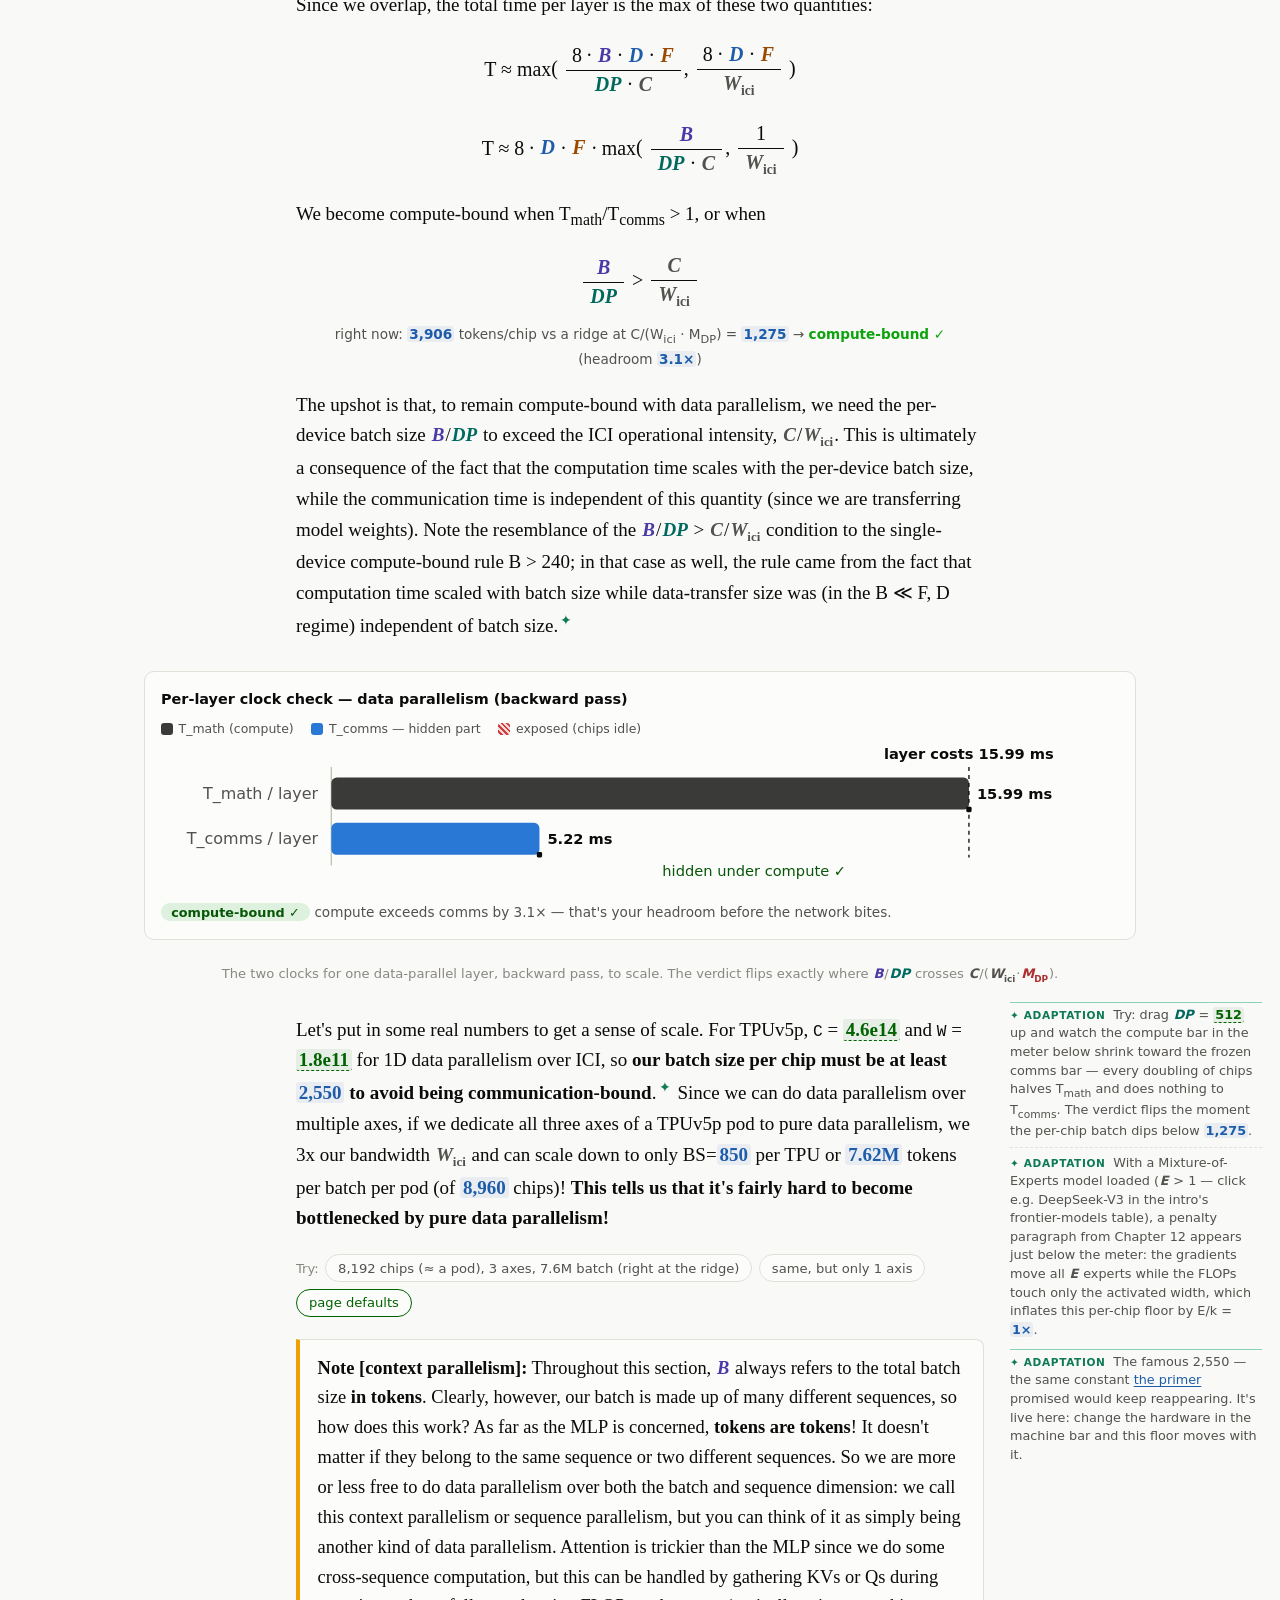
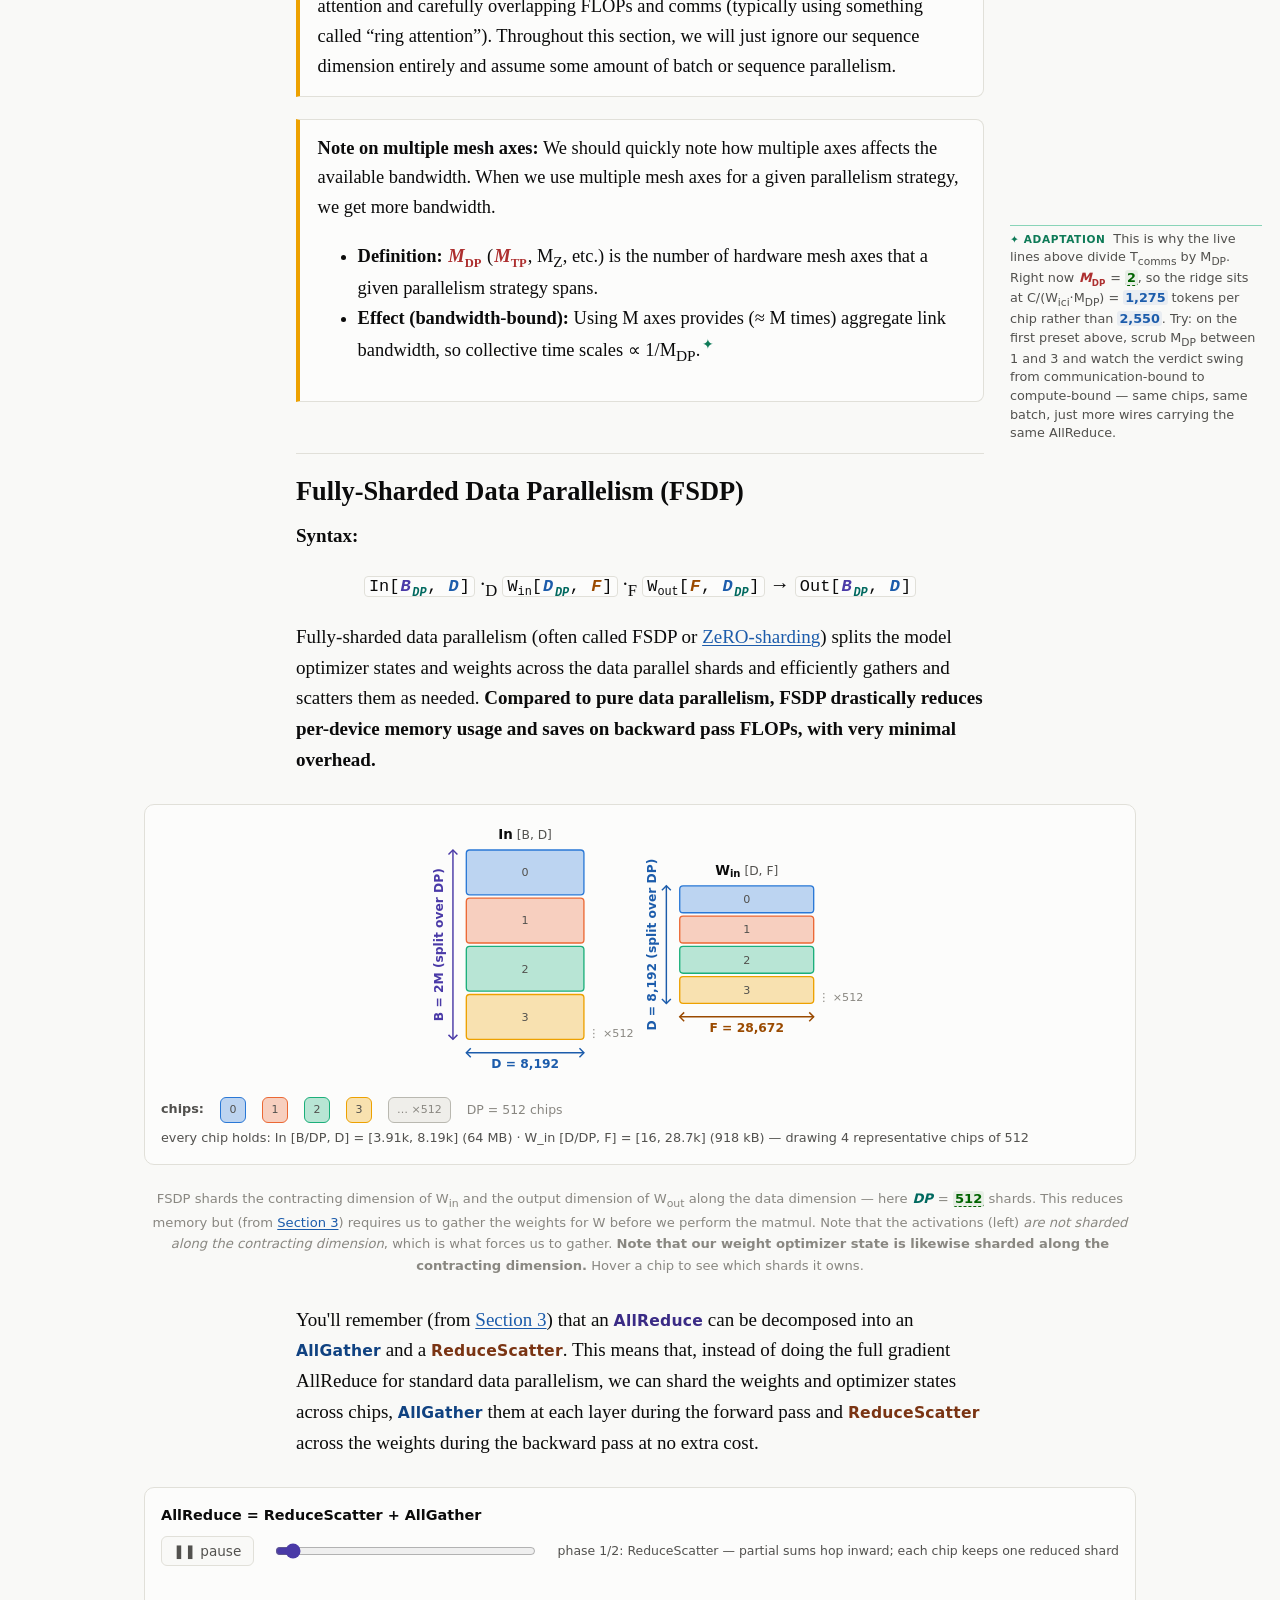
==== commit d79d3cec: "EDITS sweep #4 (cont.): honest measured scrubs, wider notes, pair hover, wrap fix - In measured mode" ====
--- a/index.html
+++ b/index.html
@@ -493,7 +493,7 @@
   <strong>is your arithmetic intensity against the network</strong>,</span><br>
   <span class="eq-i">and the ridge of the roof sits at
   <span class="t-show inline" data-expr="E>1"><span class="frac"><span>E</span><span>k</span></span> · </span><span class="frac"><span><i class="v v-C">C</i></span><span><i class="v v-W">W</i> · <i class="v v-M">M</i></span></span>
-  = <span class="t-out" data-expr="(E/k)*alpha/MDP" data-fmt="int"></span> tokens per chip<span class="t-show inline" data-expr="E>1"> — the E/k factor because a MoE moves all E experts' weights while its FLOPs only touch k</span>.</span>
+  = <span class="t-out" data-expr="(E/k)*alpha/MDP" data-fmt="int"></span> tokens per chip</span><span class="t-show inline" data-expr="E>1"> — the E/k factor because a MoE moves all E experts' weights while its FLOPs only touch k</span>.
 </div>
 
 <figure class="breakout">
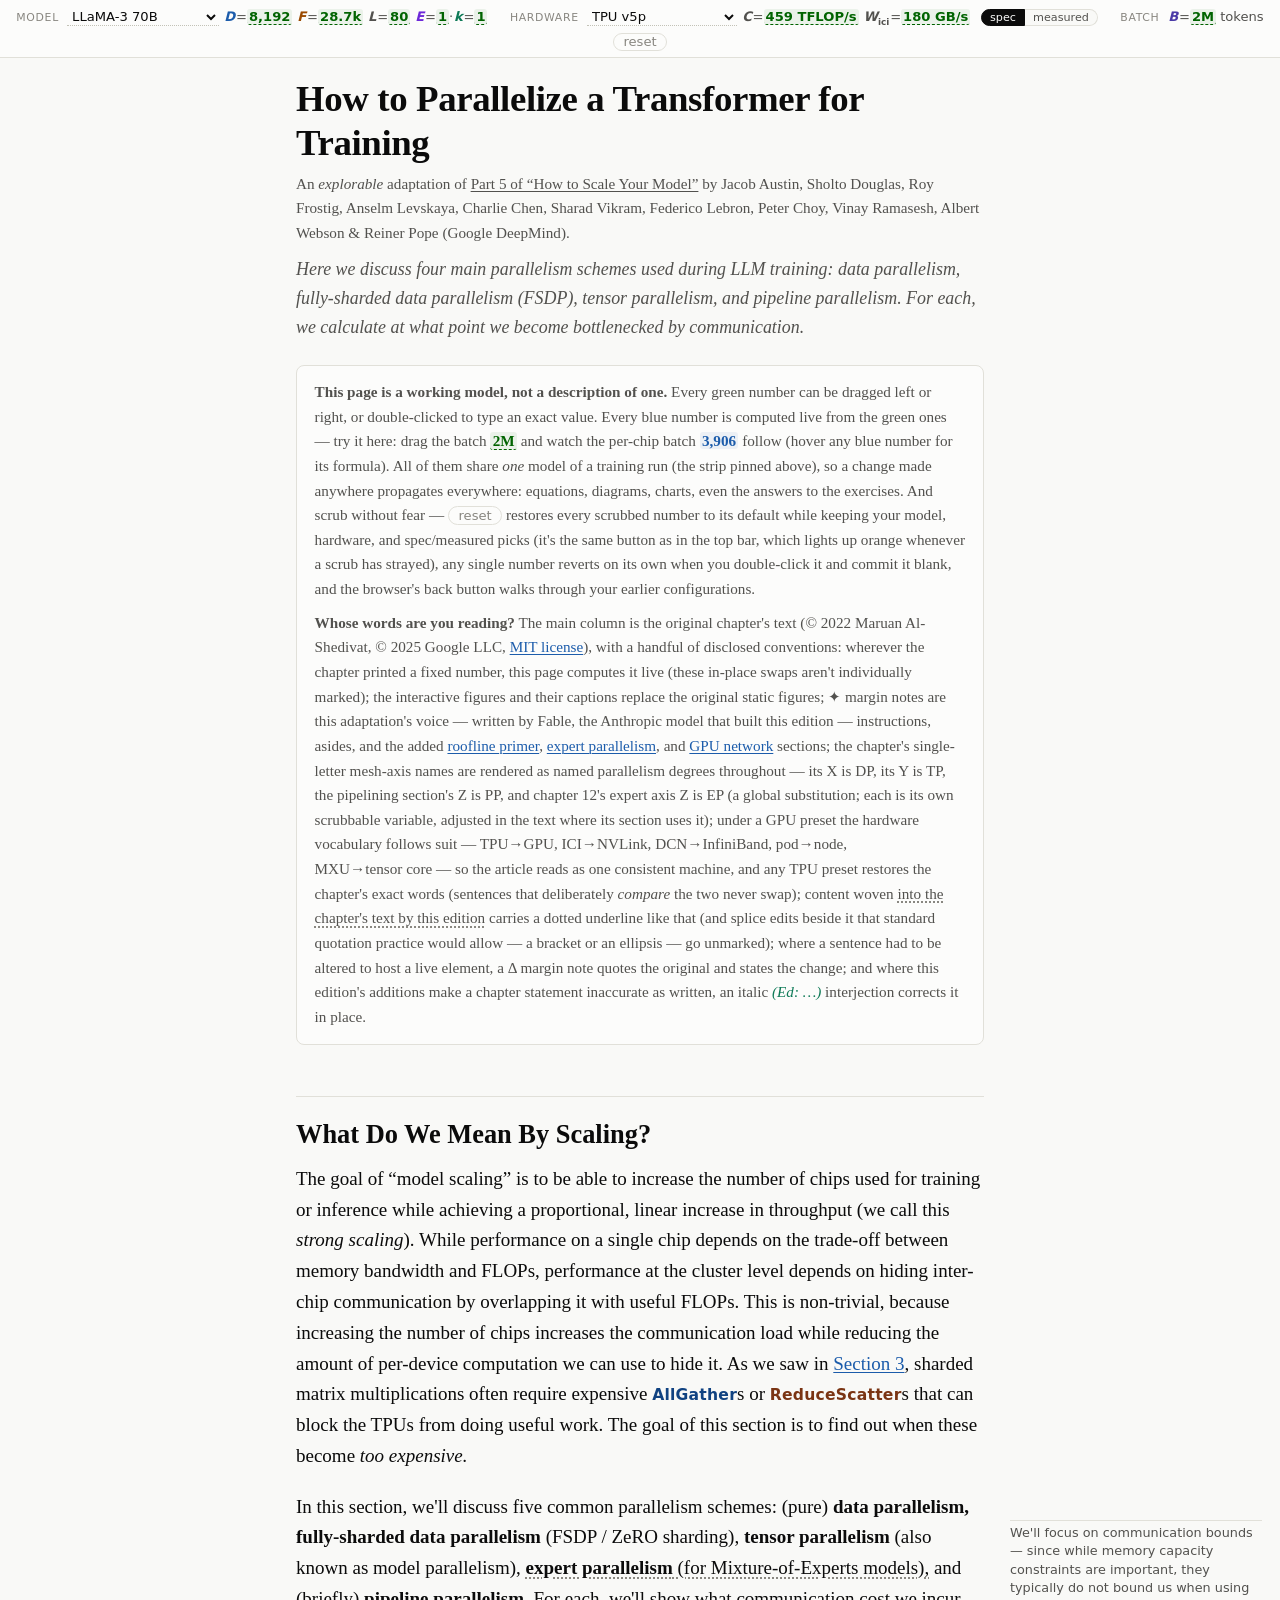
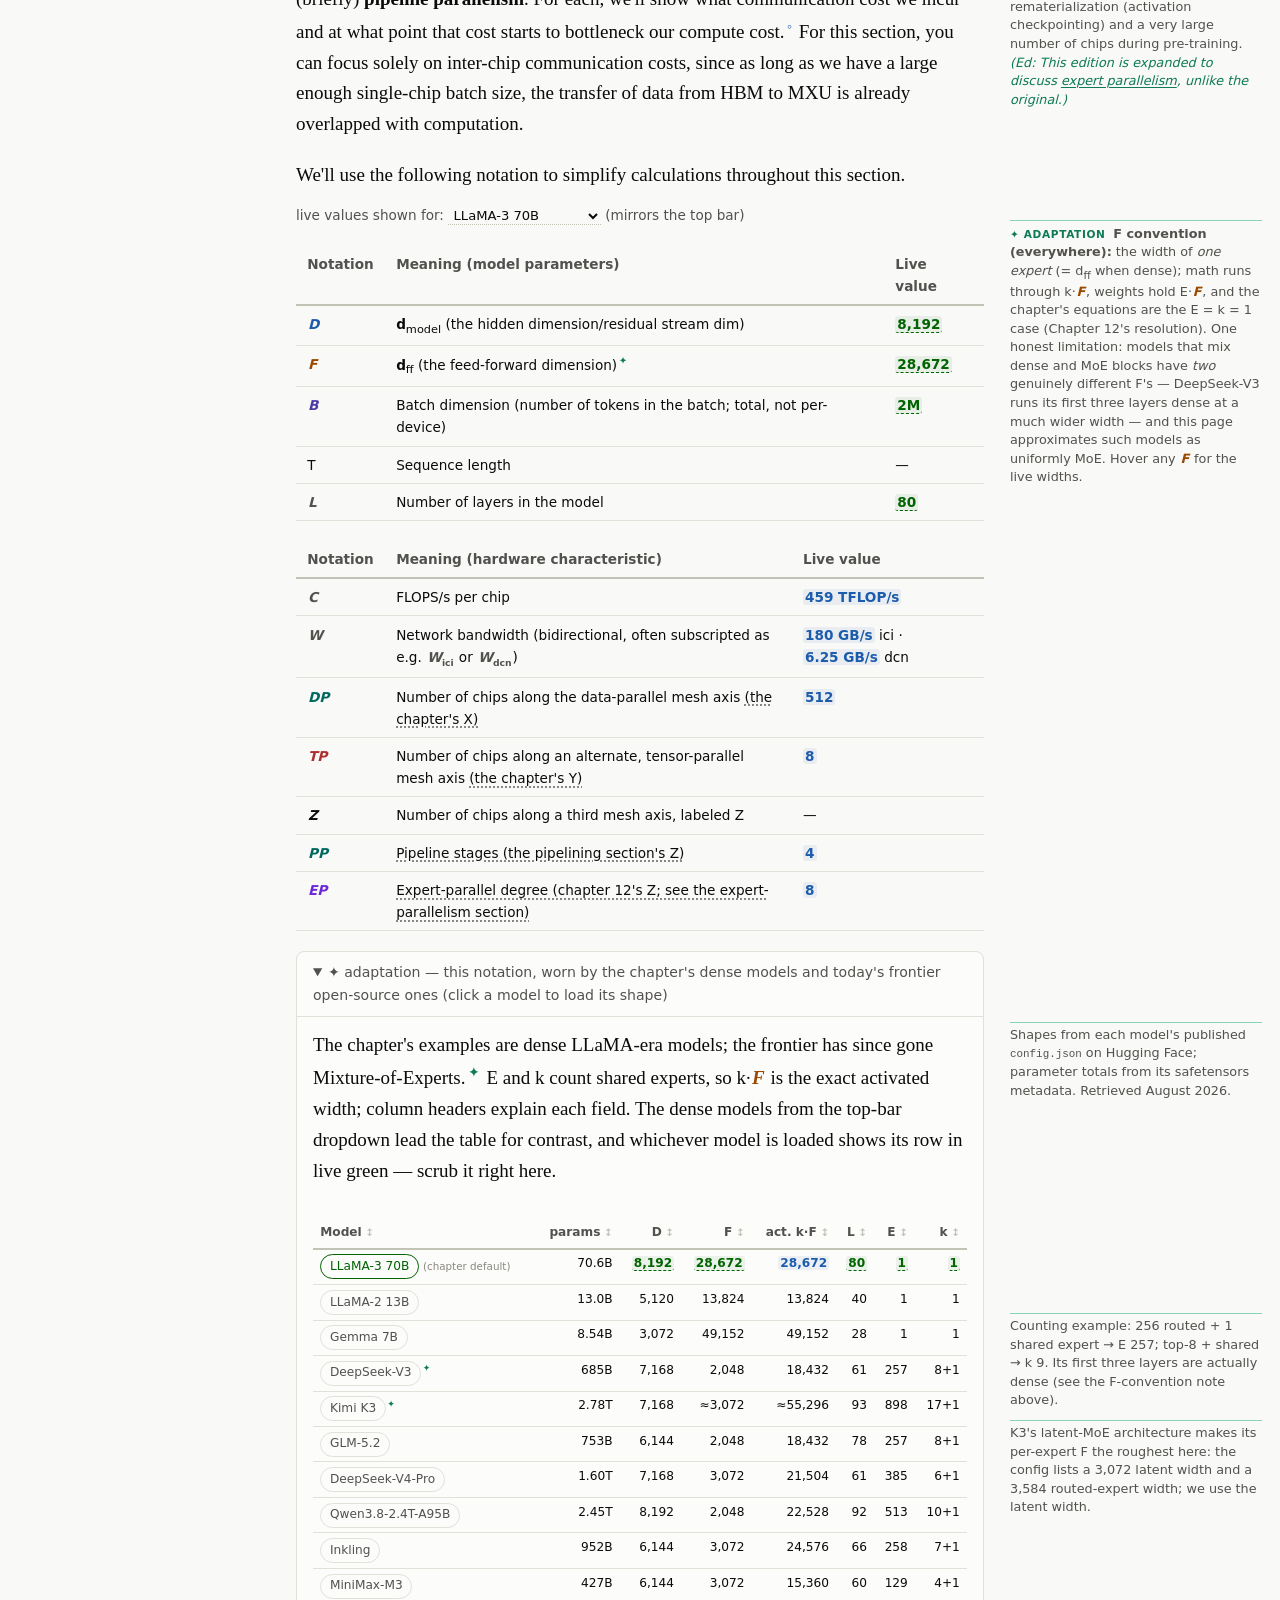
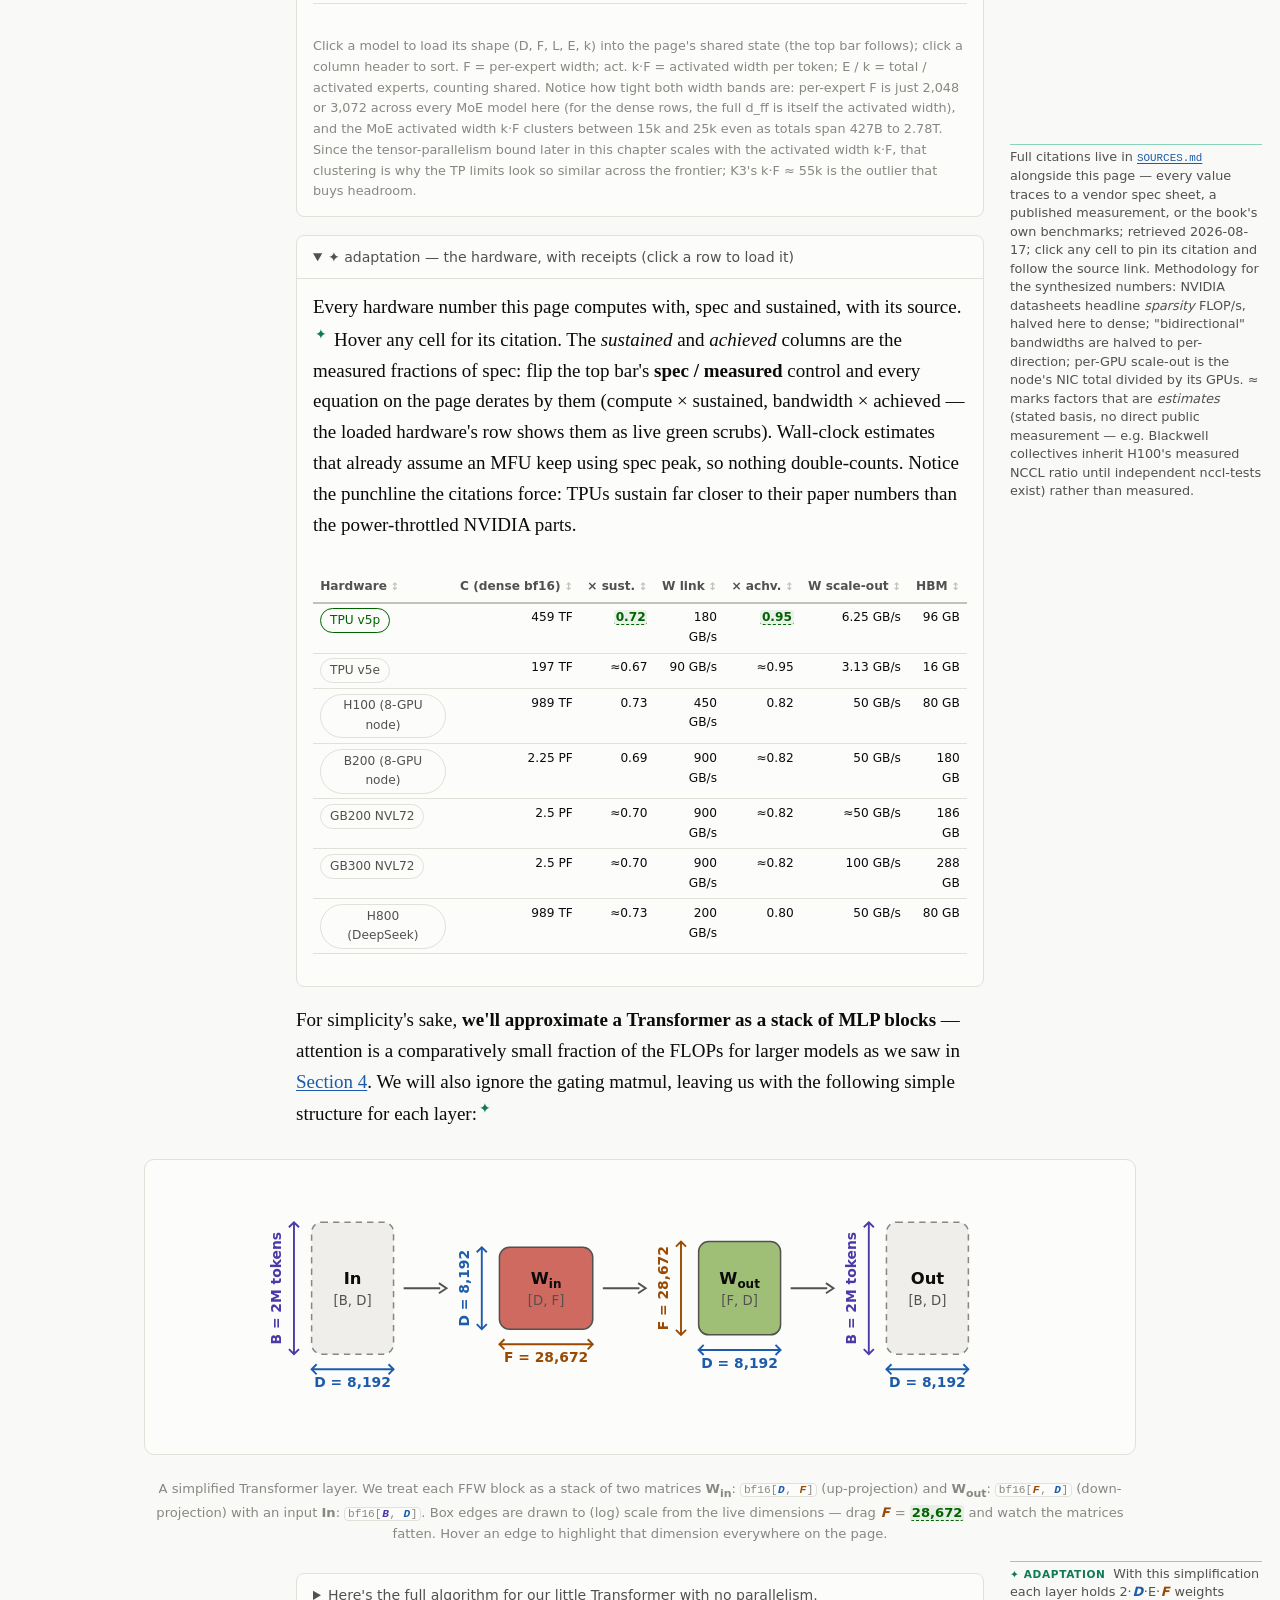
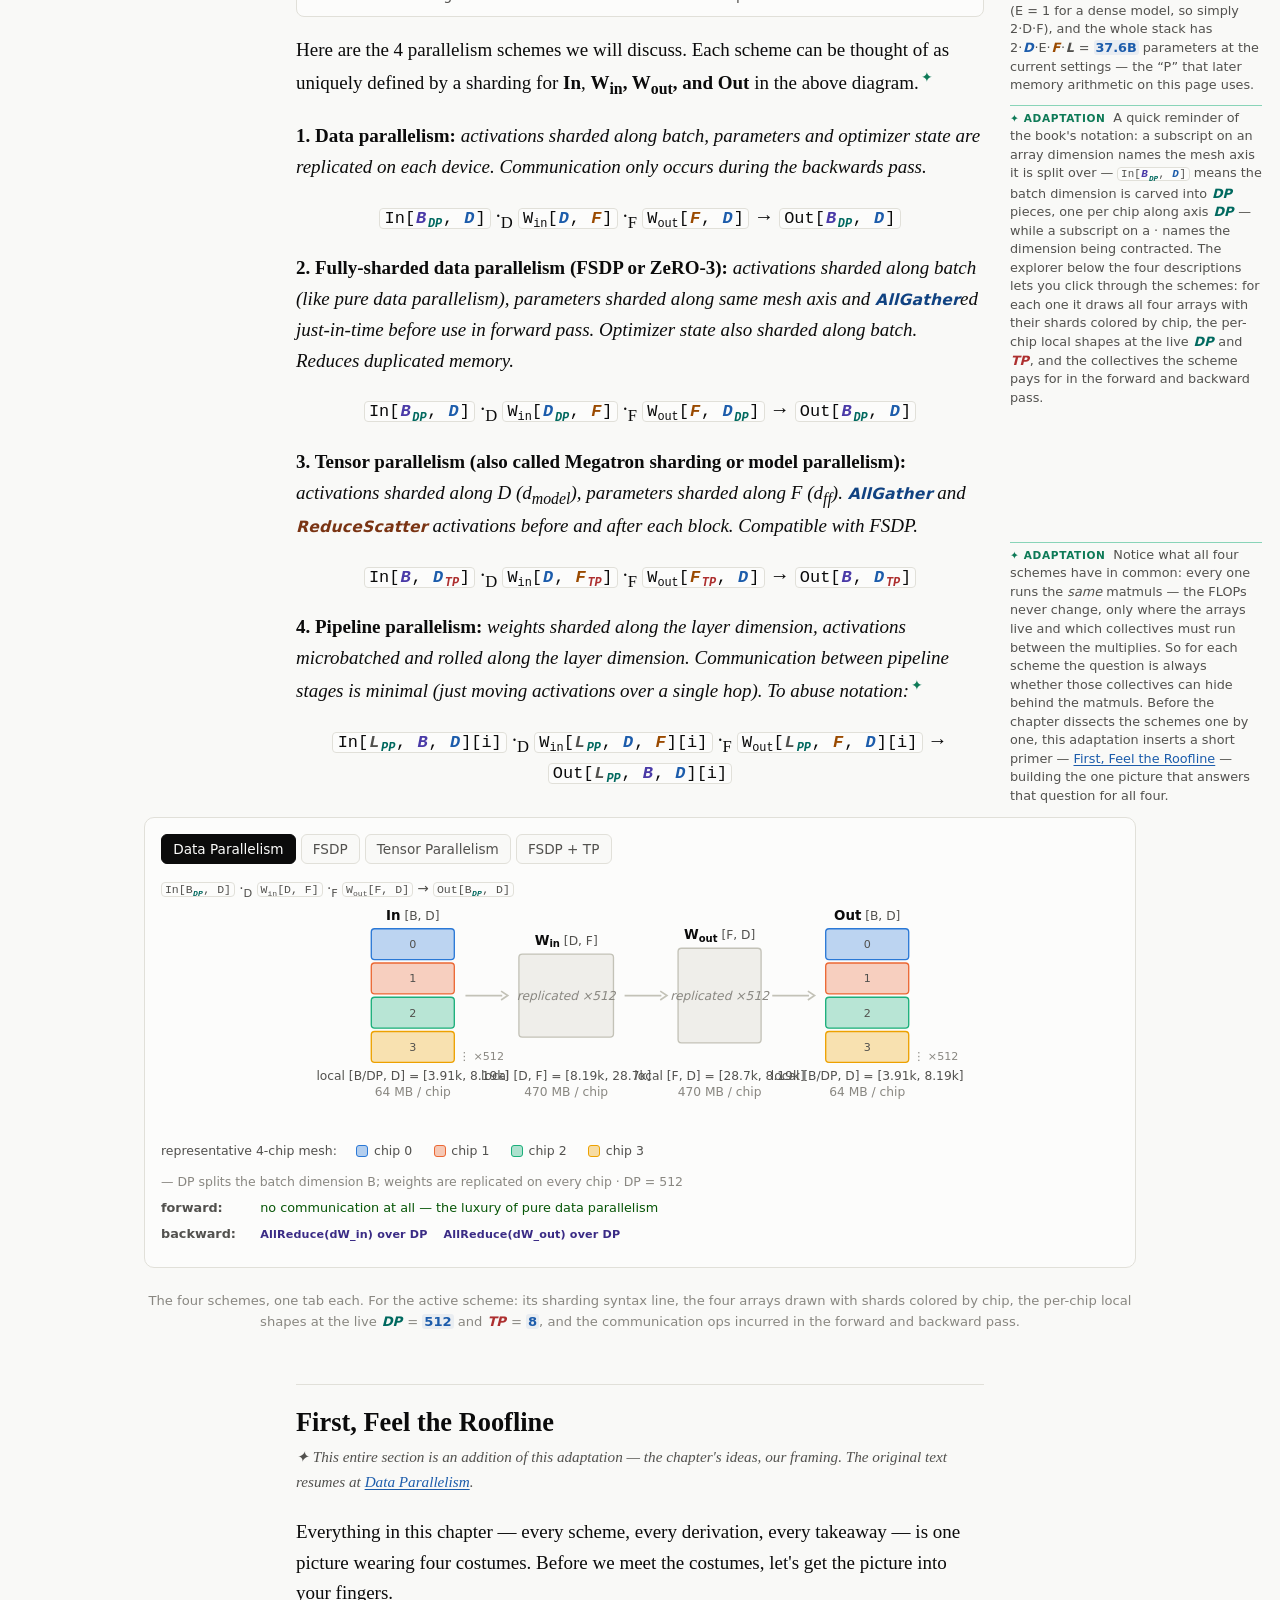
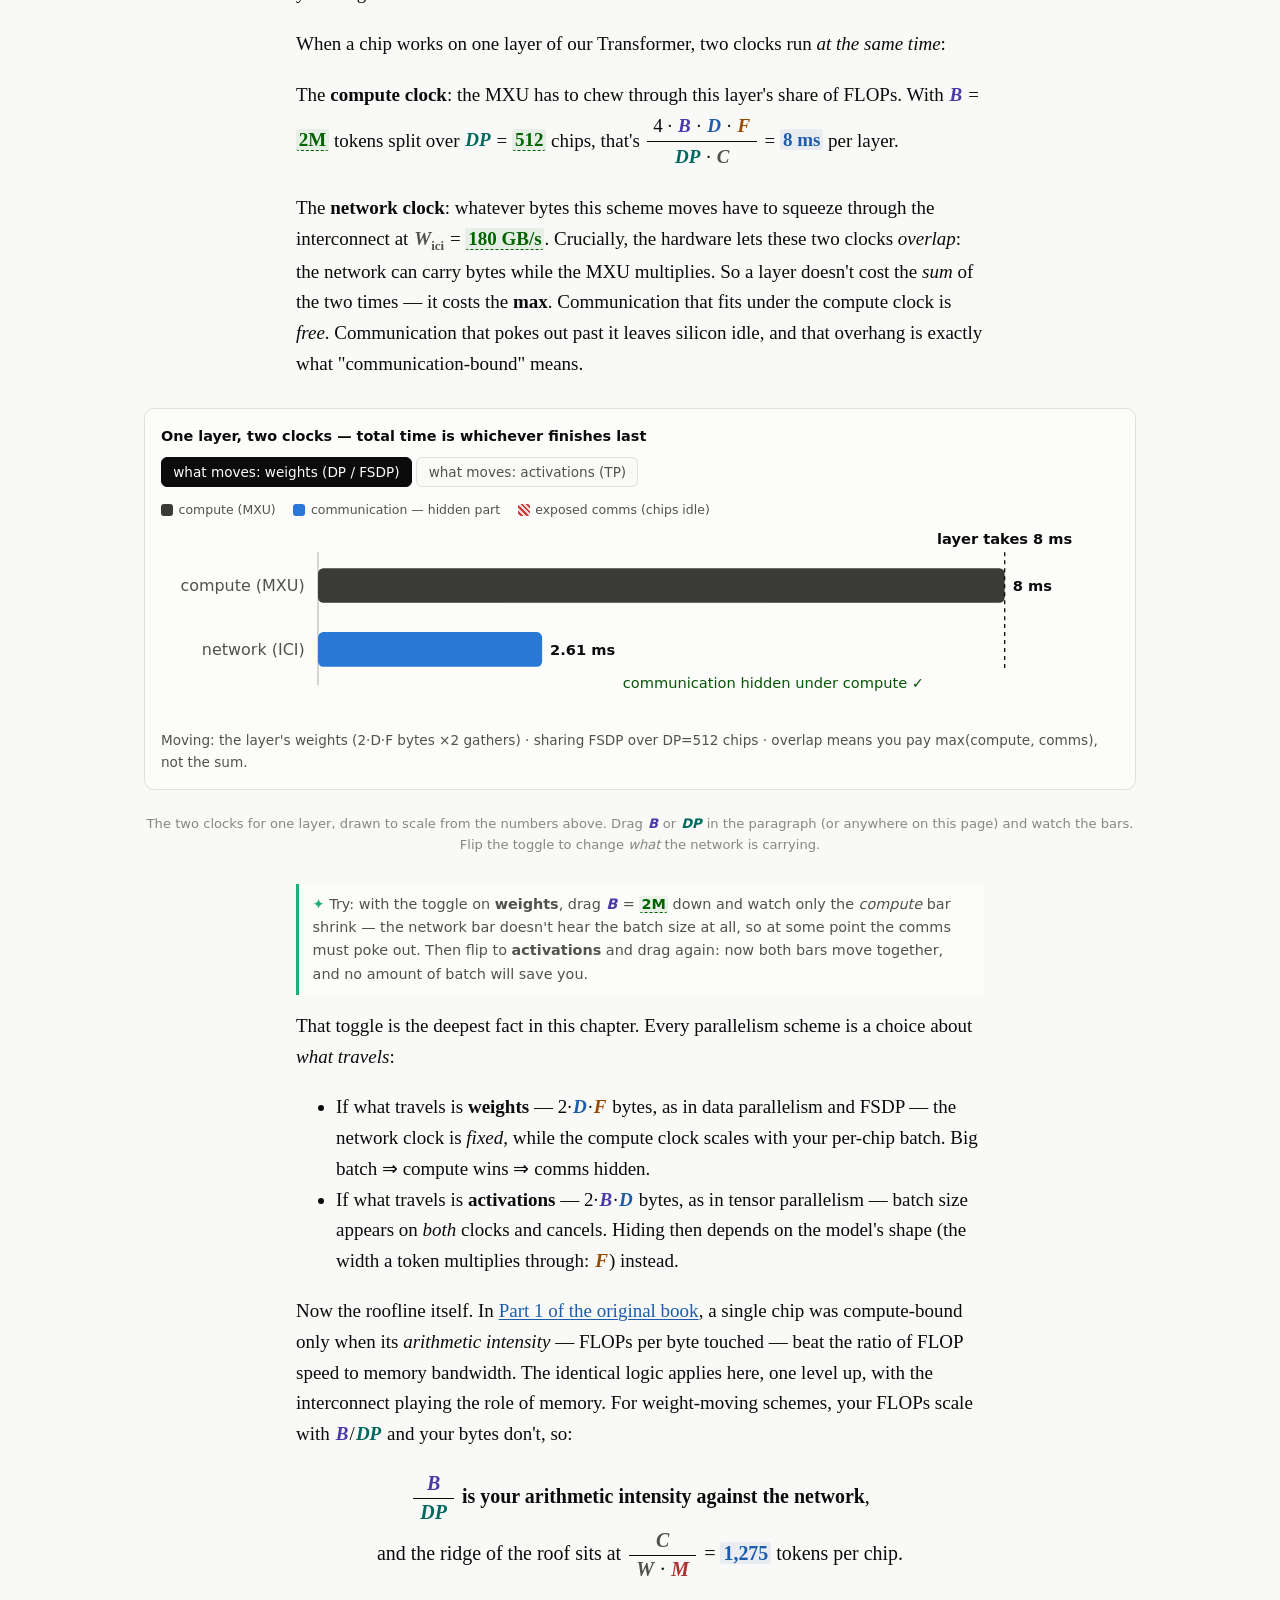
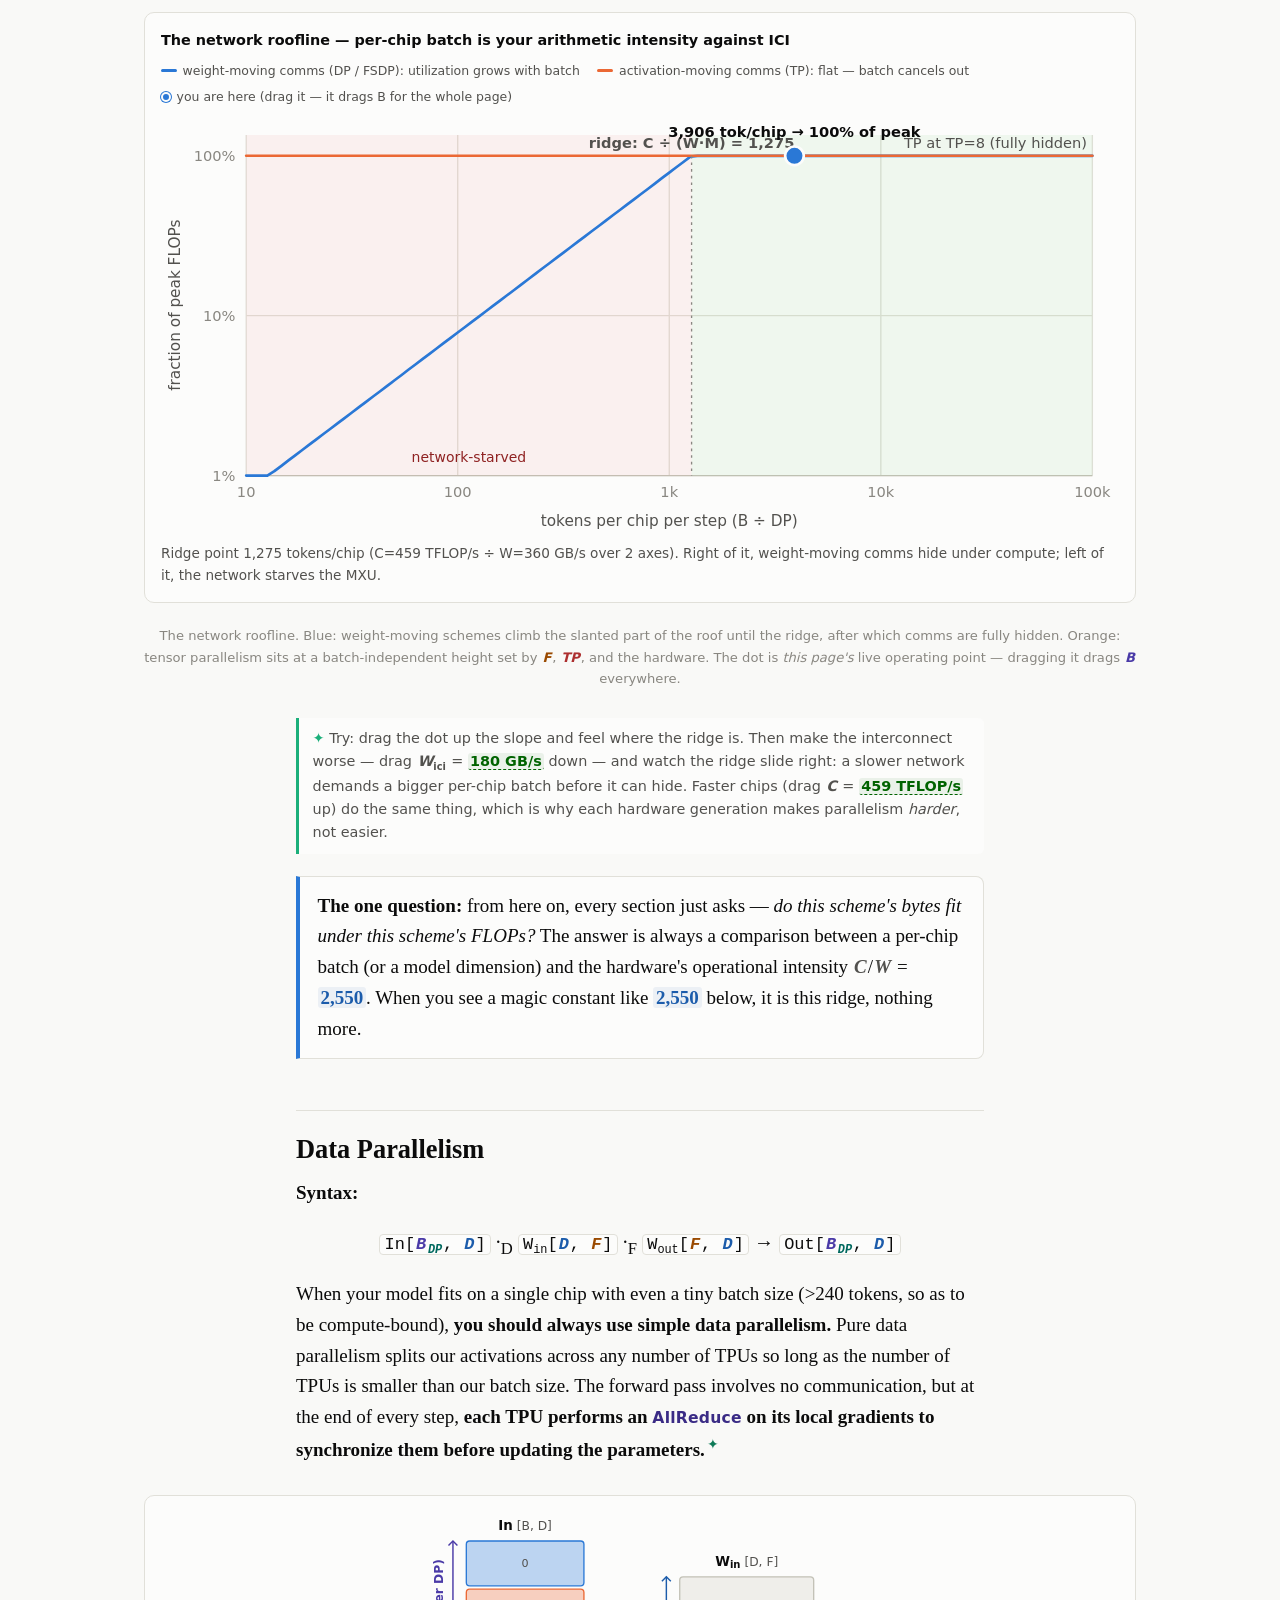
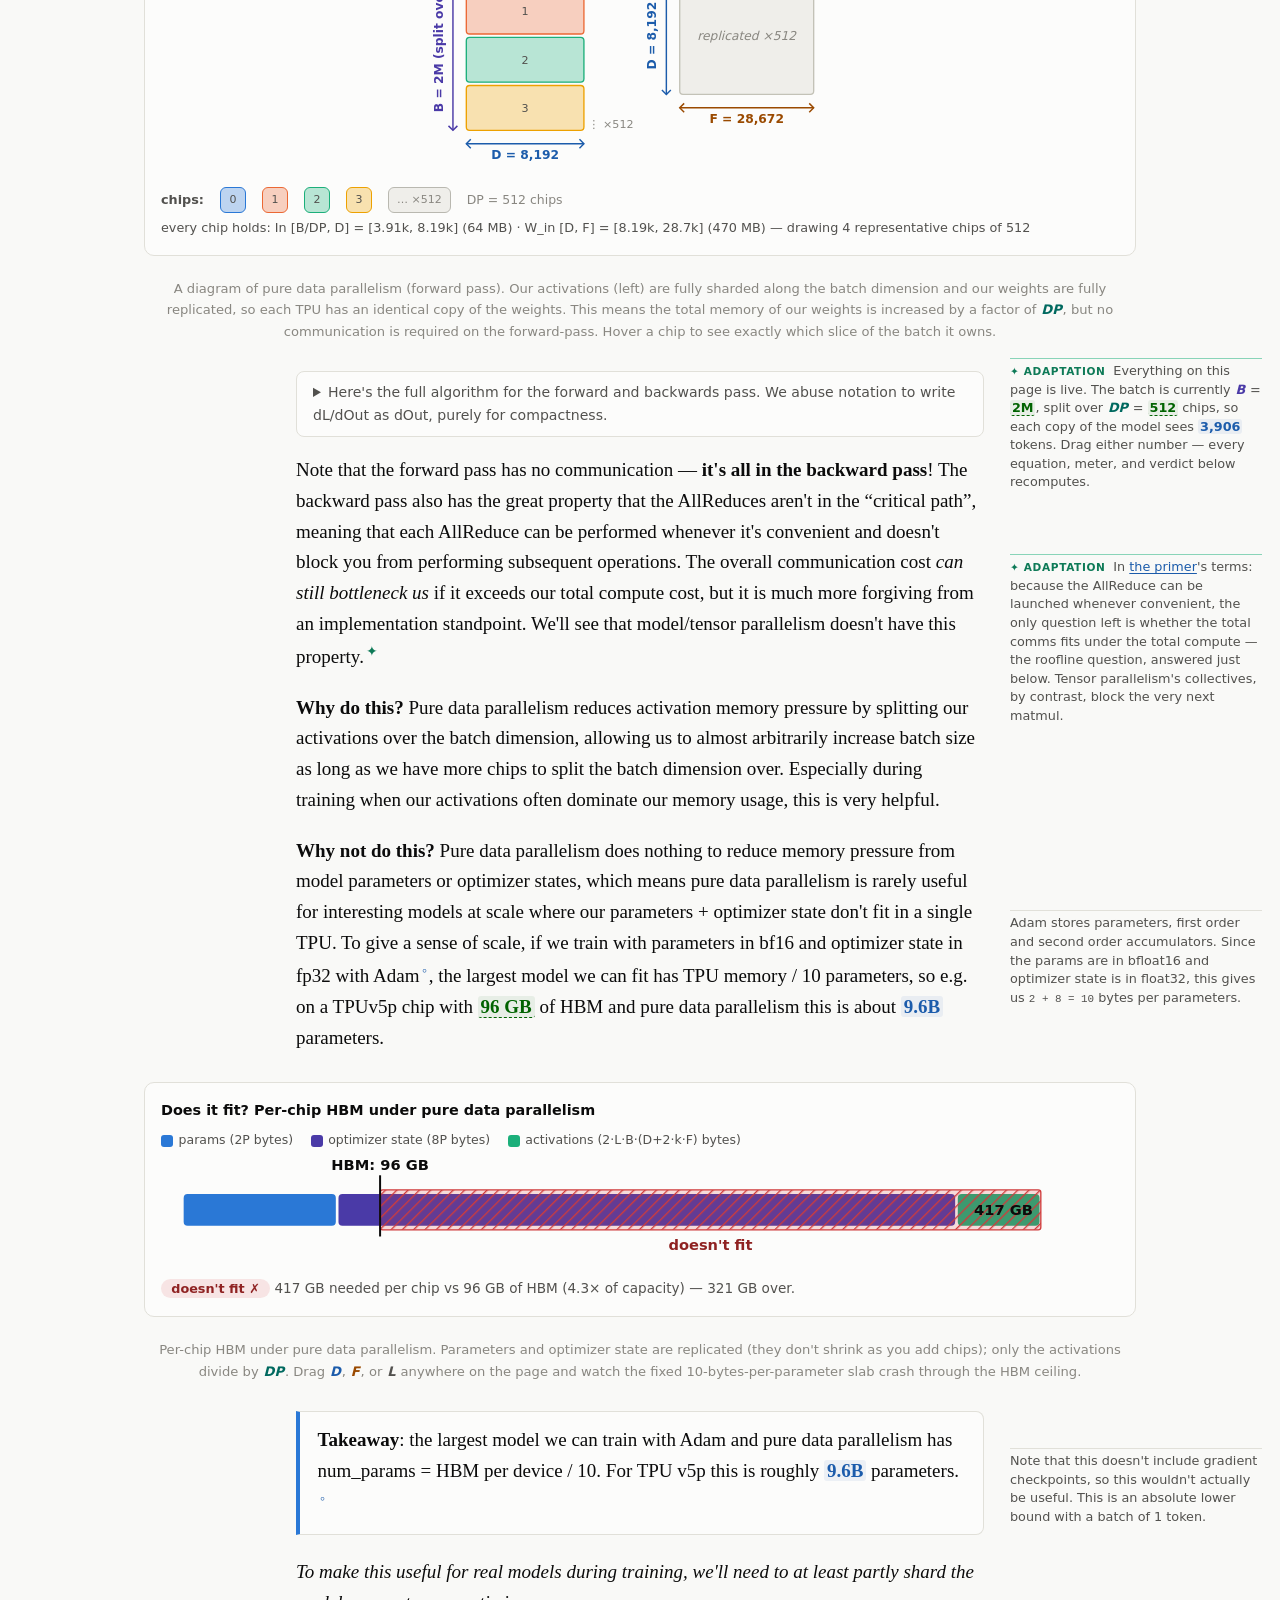
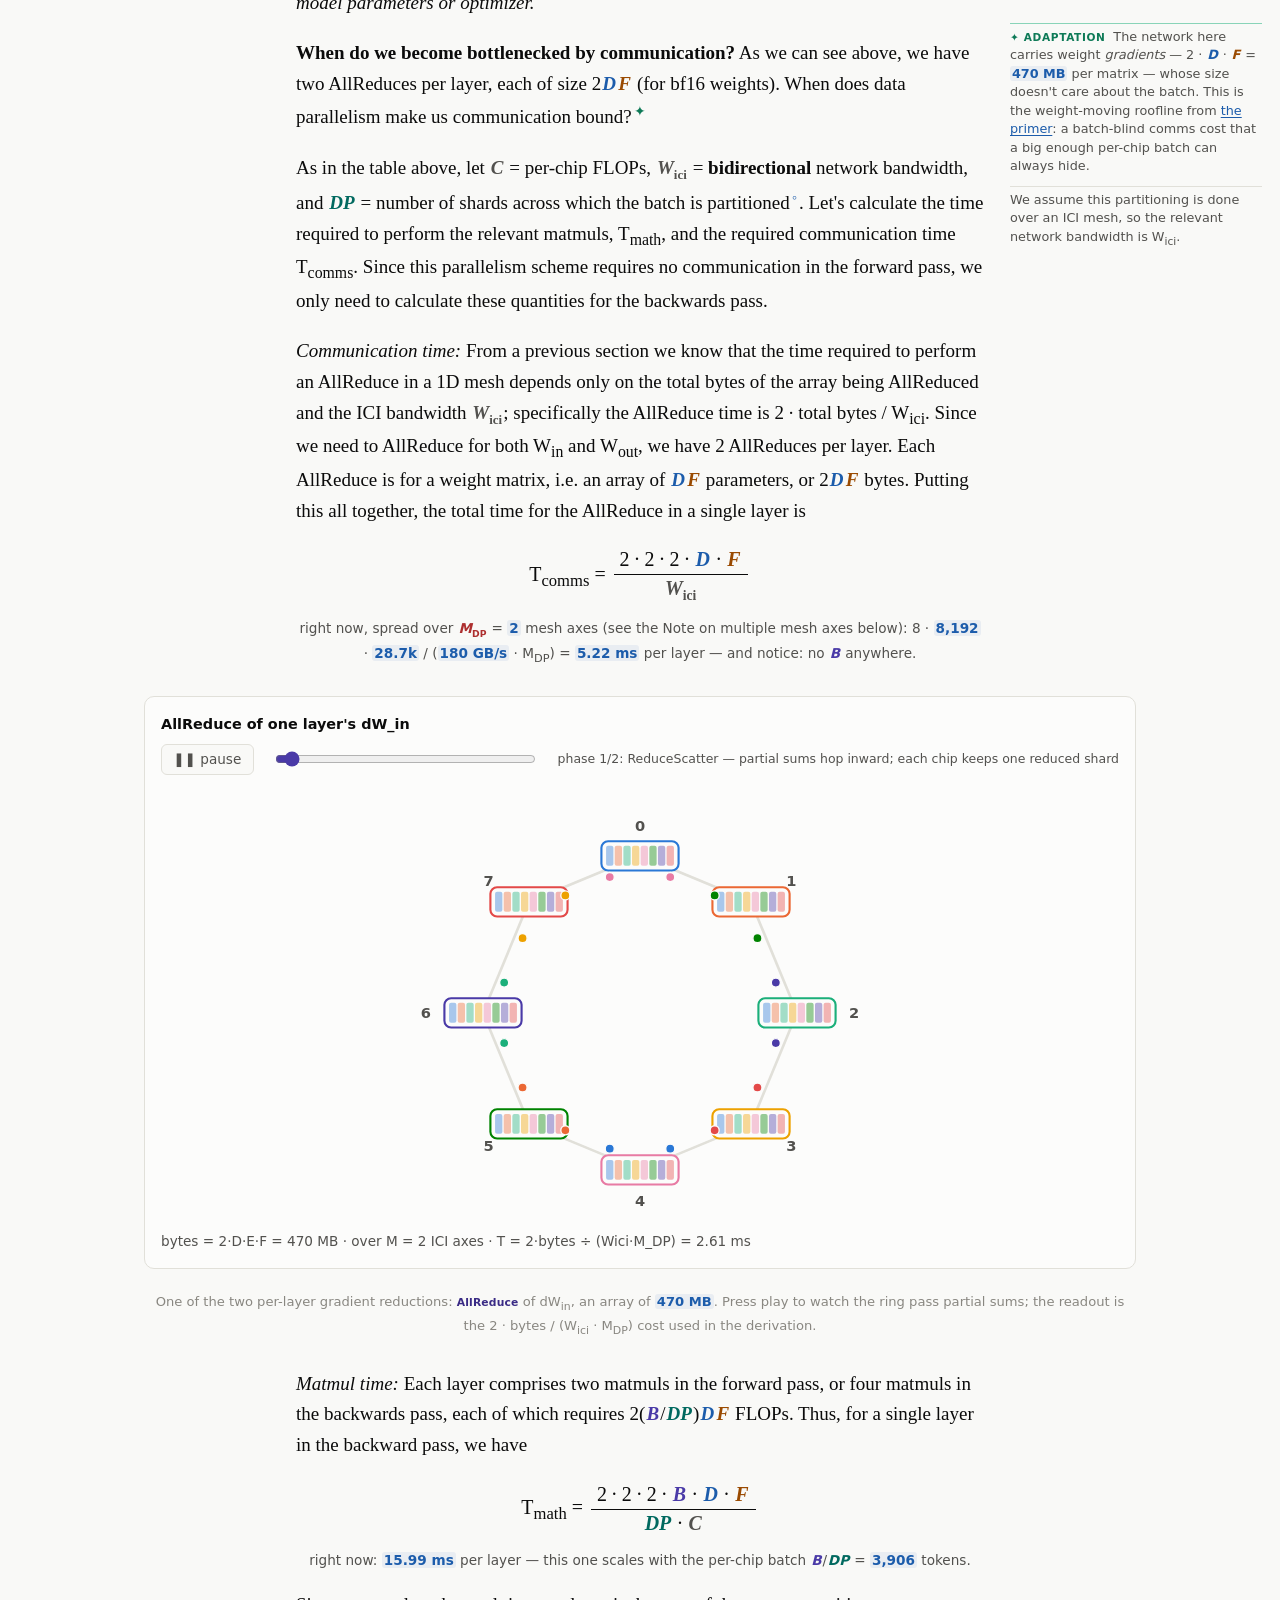
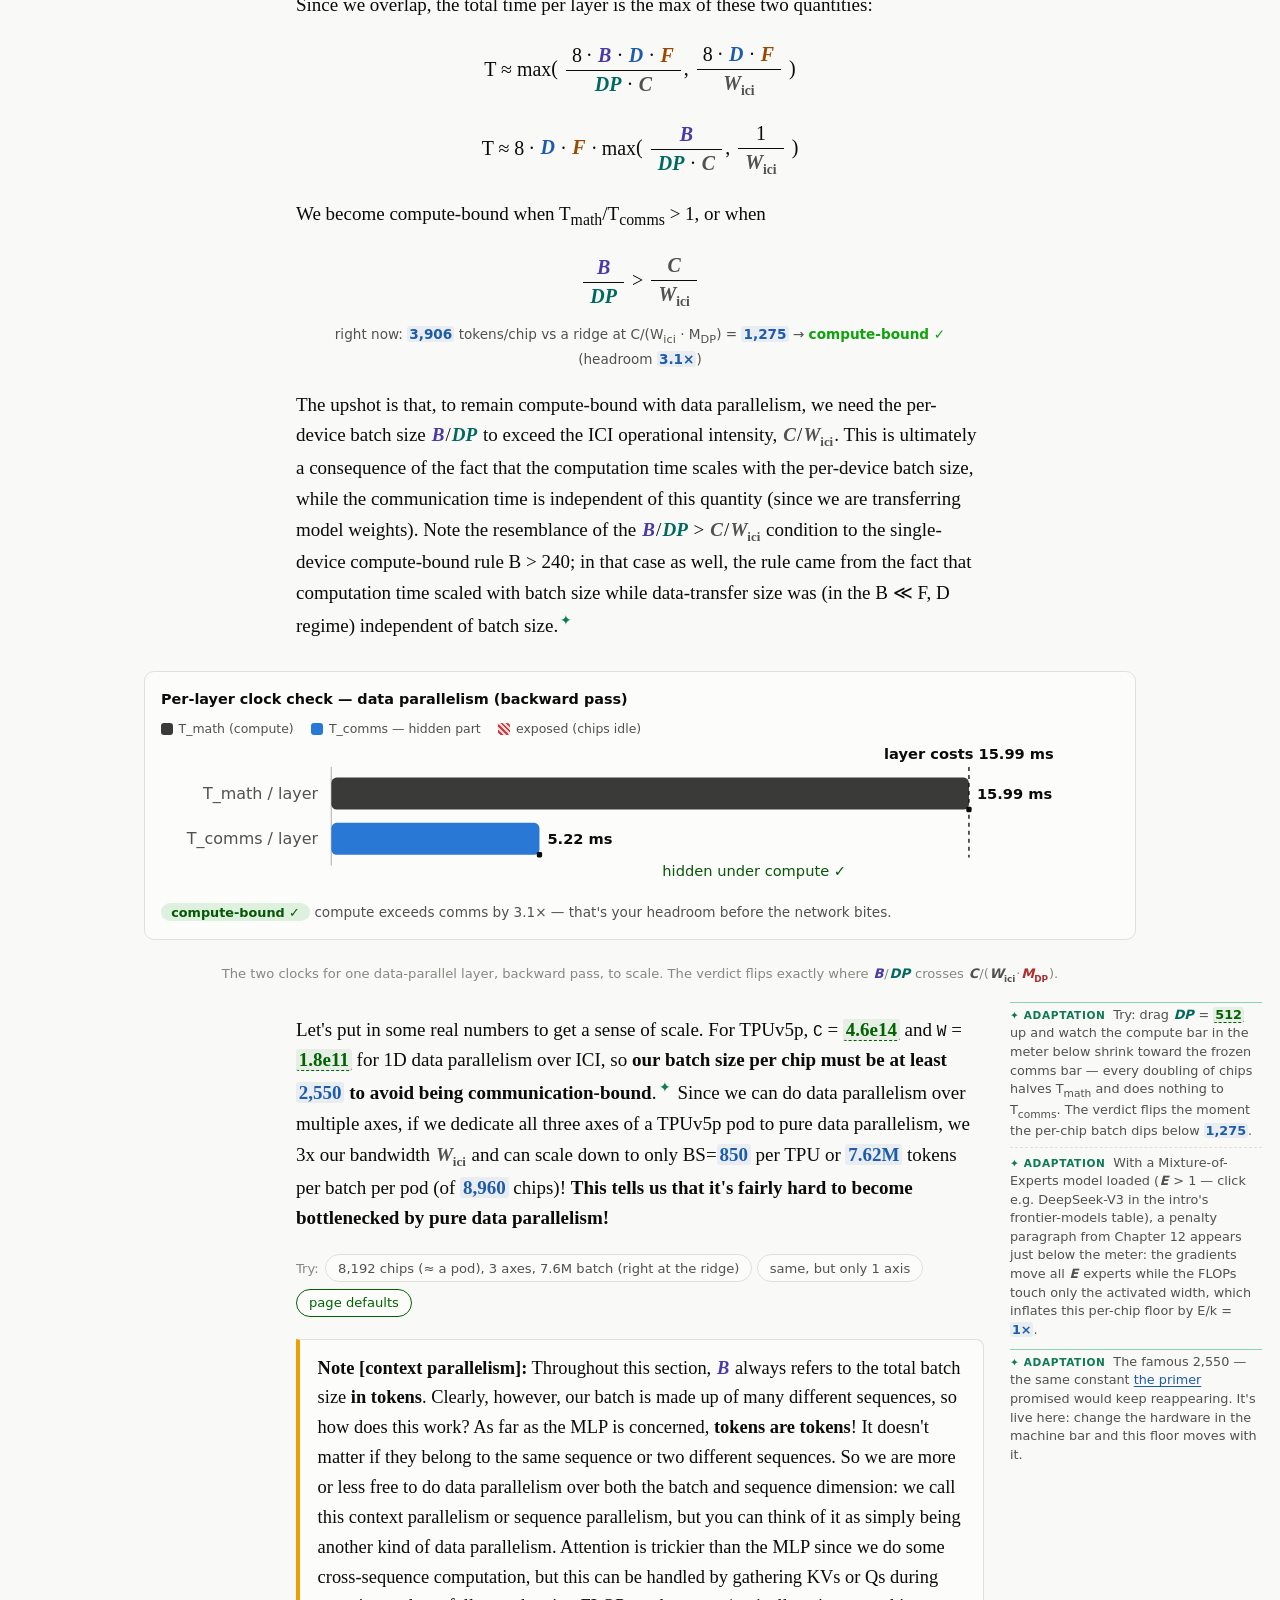
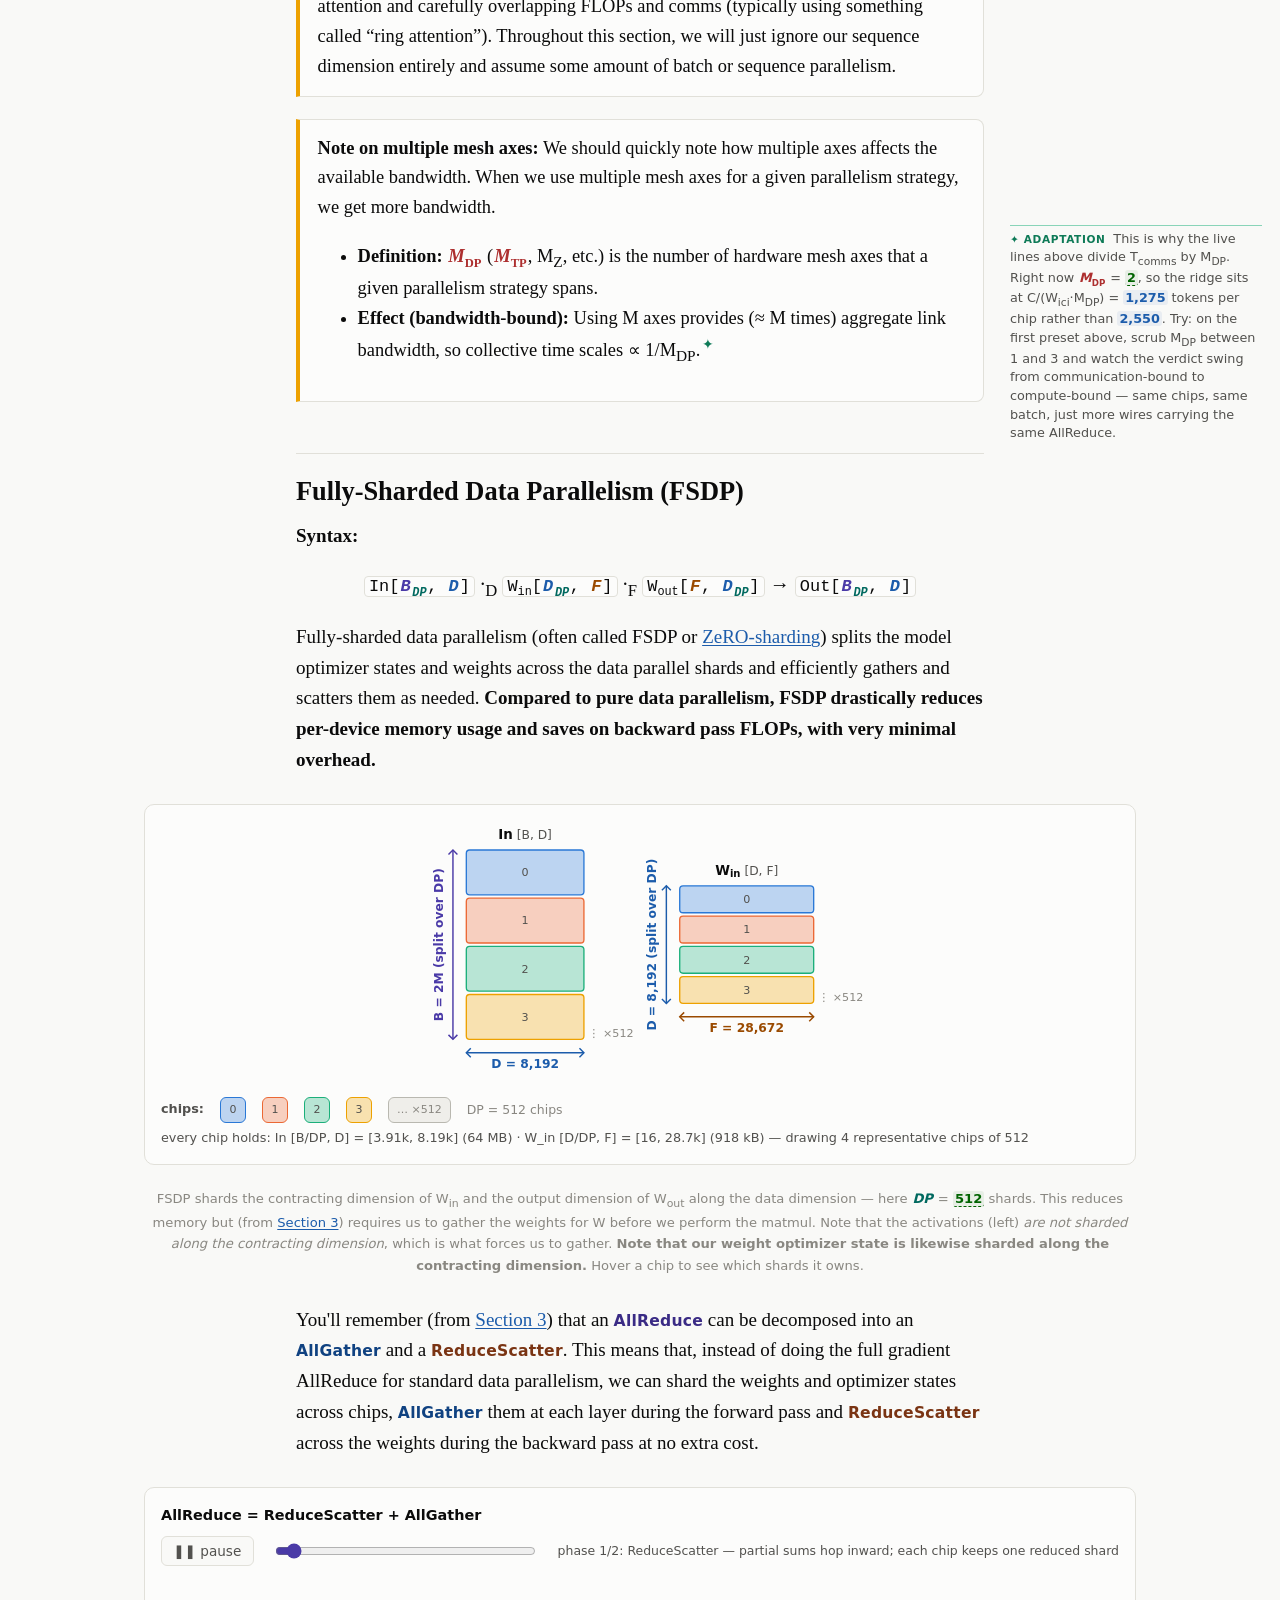
==== commit afd67431: "EDITS sweep #4 (cont. 2): GPU hides TPU-mesh text, k splits, sourced tooltips - Under a GPU preset t" ====
--- a/index.html
+++ b/index.html
@@ -175,7 +175,7 @@
       <td><span class="t-out" data-expr="DP" data-fmt="int"></span></td></tr>
     <tr><td><i class="v v-TP">TP</i></td><td>Number of chips along an alternate, tensor-parallel mesh axis <span class="add">(the chapter's Y)</span></td>
       <td><span class="t-out" data-expr="TP" data-fmt="int"></span></td></tr>
-    <tr><td><i class="v">Z</i></td><td>Number of chips along a third mesh axis, labeled Z</td>
+    <tr class="t-show" data-expr="1-gpu"><td><i class="v">Z</i></td><td>Number of chips along a third mesh axis, labeled Z</td>
       <td>—</td></tr>
     <tr><td><i class="v v-PP">PP</i></td><td><span class="add">Pipeline stages (the pipelining section's Z)</span></td>
       <td><span class="t-out" data-expr="PP" data-fmt="int"></span></td></tr>
@@ -216,22 +216,22 @@
 example: 256 routed + 1 shared expert → E&nbsp;257; top-8 + shared →
 k&nbsp;9. Its first three layers are actually dense (see the F-convention
 note above).</span></span></td>
-        <td class="num">685B</td><td class="num" data-live="D">7,168</td><td class="num" data-live="F">2,048</td><td class="num" data-live-expr="k*F">18,432</td><td class="num" data-live="L">61</td><td class="num" data-live="E">257</td><td class="num" data-live="k">9</td></tr>
+        <td class="num">685B</td><td class="num" data-live="D">7,168</td><td class="num" data-live="F">2,048</td><td class="num" data-live-expr="k*F">18,432</td><td class="num" data-live="L">61</td><td class="num" data-live="E">257</td><td class="num" data-live="k" data-tip="Routed top-k + the always-on shared expert (the page&#39;s k is their sum; sorting uses the routed count).">8+1</td></tr>
       <tr><td><button class="t-preset" data-set='{"D":7168,"F":3072,"L":93,"E":898,"k":18}'>Kimi K3</button><span class="sn adapt"><button class="sn-ref" aria-label="note">✦</button><span class="sn-body">K3's
 latent-MoE architecture makes its per-expert F the roughest here: the config
 lists a 3,072 latent width and a 3,584 routed-expert width; we use the
 latent width.</span></span></td>
-        <td class="num">2.78T</td><td class="num" data-live="D">7,168</td><td class="num" data-live="F" data-tip="≈ because K3 is a latent MoE: the config lists a 3,072 latent width and a 3,584 routed-expert width; this page uses the latent width (see the margin note by the model name).">≈3,072</td><td class="num" data-live-expr="k*F" data-tip="Inherits the ≈ from F: this is k × the approximate 3,072 latent width.">≈55,296</td><td class="num" data-live="L">93</td><td class="num" data-live="E">898</td><td class="num" data-live="k">18</td></tr>
+        <td class="num">2.78T</td><td class="num" data-live="D">7,168</td><td class="num" data-live="F" data-tip="≈ because K3 is a latent MoE: the config lists a 3,072 latent width and a 3,584 routed-expert width; this page uses the latent width (see the margin note by the model name).">≈3,072</td><td class="num" data-live-expr="k*F" data-tip="Inherits the ≈ from F: this is k × the approximate 3,072 latent width.">≈55,296</td><td class="num" data-live="L">93</td><td class="num" data-live="E">898</td><td class="num" data-live="k" data-tip="Routed top-k + the always-on shared expert (the page&#39;s k is their sum; sorting uses the routed count).">17+1</td></tr>
       <tr><td><button class="t-preset" data-set='{"D":6144,"F":2048,"L":78,"E":257,"k":9}'>GLM-5.2</button></td>
-        <td class="num">753B</td><td class="num" data-live="D">6,144</td><td class="num" data-live="F">2,048</td><td class="num" data-live-expr="k*F">18,432</td><td class="num" data-live="L">78</td><td class="num" data-live="E">257</td><td class="num" data-live="k">9</td></tr>
+        <td class="num">753B</td><td class="num" data-live="D">6,144</td><td class="num" data-live="F">2,048</td><td class="num" data-live-expr="k*F">18,432</td><td class="num" data-live="L">78</td><td class="num" data-live="E">257</td><td class="num" data-live="k" data-tip="Routed top-k + the always-on shared expert (the page&#39;s k is their sum; sorting uses the routed count).">8+1</td></tr>
       <tr><td><button class="t-preset" data-set='{"D":7168,"F":3072,"L":61,"E":385,"k":7}'>DeepSeek-V4-Pro</button></td>
-        <td class="num">1.60T</td><td class="num" data-live="D">7,168</td><td class="num" data-live="F">3,072</td><td class="num" data-live-expr="k*F">21,504</td><td class="num" data-live="L">61</td><td class="num" data-live="E">385</td><td class="num" data-live="k">7</td></tr>
+        <td class="num">1.60T</td><td class="num" data-live="D">7,168</td><td class="num" data-live="F">3,072</td><td class="num" data-live-expr="k*F">21,504</td><td class="num" data-live="L">61</td><td class="num" data-live="E">385</td><td class="num" data-live="k" data-tip="Routed top-k + the always-on shared expert (the page&#39;s k is their sum; sorting uses the routed count).">6+1</td></tr>
       <tr><td><button class="t-preset" data-set='{"D":8192,"F":2048,"L":92,"E":513,"k":11}'>Qwen3.8-2.4T-A95B</button></td>
-        <td class="num">2.45T</td><td class="num" data-live="D">8,192</td><td class="num" data-live="F">2,048</td><td class="num" data-live-expr="k*F">22,528</td><td class="num" data-live="L">92</td><td class="num" data-live="E">513</td><td class="num" data-live="k">11</td></tr>
+        <td class="num">2.45T</td><td class="num" data-live="D">8,192</td><td class="num" data-live="F">2,048</td><td class="num" data-live-expr="k*F">22,528</td><td class="num" data-live="L">92</td><td class="num" data-live="E">513</td><td class="num" data-live="k" data-tip="Routed top-k + the always-on shared expert (the page&#39;s k is their sum; sorting uses the routed count).">10+1</td></tr>
       <tr><td><button class="t-preset" data-set='{"D":6144,"F":3072,"L":66,"E":258,"k":8}'>Inkling</button></td>
-        <td class="num">952B</td><td class="num" data-live="D">6,144</td><td class="num" data-live="F">3,072</td><td class="num" data-live-expr="k*F">24,576</td><td class="num" data-live="L">66</td><td class="num" data-live="E">258</td><td class="num" data-live="k">8</td></tr>
+        <td class="num">952B</td><td class="num" data-live="D">6,144</td><td class="num" data-live="F">3,072</td><td class="num" data-live-expr="k*F">24,576</td><td class="num" data-live="L">66</td><td class="num" data-live="E">258</td><td class="num" data-live="k" data-tip="Routed top-k + the always-on shared expert (the page&#39;s k is their sum; sorting uses the routed count).">7+1</td></tr>
       <tr><td><button class="t-preset" data-set='{"D":6144,"F":3072,"L":60,"E":129,"k":5}'>MiniMax-M3</button></td>
-        <td class="num">427B</td><td class="num" data-live="D">6,144</td><td class="num" data-live="F">3,072</td><td class="num" data-live-expr="k*F">15,360</td><td class="num" data-live="L">60</td><td class="num" data-live="E">129</td><td class="num" data-live="k">5</td></tr>
+        <td class="num">427B</td><td class="num" data-live="D">6,144</td><td class="num" data-live="F">3,072</td><td class="num" data-live-expr="k*F">15,360</td><td class="num" data-live="L">60</td><td class="num" data-live="E">129</td><td class="num" data-live="k" data-tip="Routed top-k + the always-on shared expert (the page&#39;s k is their sum; sorting uses the routed count).">4+1</td></tr>
     </tbody>
   </table></div>
   <p style="font-family: var(--sans); font-size: 0.8rem; color: var(--muted); margin: 0.6rem 1rem 0.9rem;">
@@ -251,10 +251,15 @@
   <summary>✦ adaptation — the hardware, with receipts (click a row to load it)</summary>
   <p>Every hardware number this page computes with, spec and sustained, with its
   source.<span class="sn adapt"><button class="sn-ref" aria-label="source note">✦</button><span class="sn-body">Full
-  citations live in <code>SOURCES.md</code> in this page's repository — every value
-  traces to a vendor spec sheet, a published measurement, or the book's own
-  benchmarks; retrieved 2026-08-17. ≈ marks factors that are <em>estimates</em>
-  (stated basis, no direct public measurement) rather than measured.</span></span>
+  citations live in <a href="SOURCES.md"><code>SOURCES.md</code></a> alongside this
+  page — every value traces to a vendor spec sheet, a published measurement, or the
+  book's own benchmarks; retrieved 2026-08-17; click any cell to pin its citation
+  and follow the source link. Methodology for the synthesized numbers: NVIDIA
+  datasheets headline <em>sparsity</em> FLOP/s, halved here to dense; "bidirectional"
+  bandwidths are halved to per-direction; per-GPU scale-out is the node's NIC total
+  divided by its GPUs. ≈ marks factors that are <em>estimates</em> (stated basis, no
+  direct public measurement — e.g. Blackwell collectives inherit H100's measured
+  NCCL ratio until independent nccl-tests exist) rather than measured.</span></span>
   Hover any cell for its citation. The <em>sustained</em> and <em>achieved</em>
   columns are the measured fractions of spec: flip the top bar's
   <strong>spec / measured</strong> control and every equation on the page derates
@@ -275,54 +280,54 @@
     </tr></thead>
     <tbody>
       <tr><td><button class="t-preset" data-set='{"C":4.59e14,"Wici":1.8e11,"Wdcn":6.25e9,"HBM":9.6e10,"podSize":8960,"gpu":0,"MDP":2,"MTP":1,"effC":0.72,"effIci":0.95,"effDcn":0.90}'>TPU v5p</button></td>
-        <td class="num" data-tip="Google Cloud v5p docs: “Peak compute per chip (BF16): 459 TFLOPs” (2026-08-17).">459 TF</td>
-        <td class="num" data-live="effC" data-tip="ESTIMATE (lower bound): MaxText end-to-end 328 TFLOP/chip/s = 71.5% of peak INCLUDING comms (pinned MaxText README commit). Pure-matmul sustained is higher but unpublished.">≈0.72</td>
-        <td class="num" data-tip="The book: 90 GB/s per direction per axis (1.8e11 bidirectional). Google’s page says 1200 GBps per chip (100 GB/s per direction × 6 links); the book’s footnote explains the operational de-rate.">180 GB/s</td>
-        <td class="num" data-live="effIci" data-tip="ESTIMATE: the value is already the book’s de-rated operational figure, and the book’s Appendix B measures TPU AllReduce reaching peak at much smaller messages than GPUs.">≈0.95</td>
-        <td class="num" data-tip="Google Cloud v5p docs: “DCN bandwidth per chip: 50 Gbps” = 6.25 GB/s (2026-08-17).">6.25 GB/s</td>
-        <td class="num" data-tip="The book: 96 GB. Google’s page: “HBM capacity per chip: 95 GiB”. We keep the book’s (smaller in bytes, conservative for fit checks).">96 GB</td></tr>
+        <td class="num" data-tip-href="https://docs.cloud.google.com/tpu/docs/v5p" data-tip-src="Google Cloud TPU v5p docs" data-tip="Google Cloud v5p docs: “Peak compute per chip (BF16): 459 TFLOPs” (2026-08-17).">459 TF</td>
+        <td class="num" data-tip-href="https://github.com/AI-Hypercomputer/maxtext/blob/bdc4d8d6d4ab767d2c3ee52dbb465278111f2be9/README.md" data-tip-src="MaxText reference runs (pinned)" data-live="effC" data-tip="ESTIMATE (lower bound): MaxText end-to-end 328 TFLOP/chip/s = 71.5% of peak INCLUDING comms (pinned MaxText README commit). Pure-matmul sustained is higher but unpublished.">≈0.72</td>
+        <td class="num" data-tip-href="https://jax-ml.github.io/scaling-book/tpus/" data-tip-src="scaling-book ch. 2 (TPUs)" data-tip="The book: 90 GB/s per direction per axis (1.8e11 bidirectional). Google’s page says 1200 GBps per chip (100 GB/s per direction × 6 links); the book’s footnote explains the operational de-rate.">180 GB/s</td>
+        <td class="num" data-tip-href="https://jax-ml.github.io/scaling-book/gpus/" data-tip-src="scaling-book ch. 12 (GPUs)" data-live="effIci" data-tip="ESTIMATE: the value is already the book’s de-rated operational figure, and the book’s Appendix B measures TPU AllReduce reaching peak at much smaller messages than GPUs.">≈0.95</td>
+        <td class="num" data-tip-href="https://docs.cloud.google.com/tpu/docs/v5p" data-tip-src="Google Cloud TPU v5p docs" data-tip="Google Cloud v5p docs: “DCN bandwidth per chip: 50 Gbps” = 6.25 GB/s (2026-08-17).">6.25 GB/s</td>
+        <td class="num" data-tip-href="https://docs.cloud.google.com/tpu/docs/v5p" data-tip-src="Google Cloud TPU v5p docs" data-tip="The book: 96 GB. Google’s page: “HBM capacity per chip: 95 GiB”. We keep the book’s (smaller in bytes, conservative for fit checks).">96 GB</td></tr>
       <tr><td><button class="t-preset" data-set='{"C":1.97e14,"Wici":9e10,"Wdcn":3.125e9,"HBM":1.6e10,"podSize":256,"gpu":0,"MDP":2,"MTP":1,"effC":0.67,"effIci":0.95,"effDcn":0.90}'>TPU v5e</button></td>
-        <td class="num" data-tip="Google Cloud v5e docs: “Peak compute per chip (bf16): 197 TFLOPs” (2026-08-17).">197 TF</td>
-        <td class="num" data-live="effC" data-tip="ESTIMATE (lower bound): MaxText end-to-end 132 TFLOP/chip/s = 67% of peak including comms.">≈0.67</td>
-        <td class="num" data-tip="The book: 45 GB/s per direction per link (9e10 bidirectional); Google’s page implies 100 GB/s bidi per port.">90 GB/s</td>
-        <td class="num" data-live="effIci" data-tip="ESTIMATE: as v5p; the book’s Appendix B all-gather measurement is on a v5e 8×16.">≈0.95</td>
-        <td class="num" data-tip="Google Cloud v5e docs: 2 × 100 Gbps NICs per 8-chip host = 25 Gbps = 3.125 GB/s per chip (2026-08-17).">3.13 GB/s</td>
-        <td class="num" data-tip="Google Cloud v5e docs: “HBM capacity per chip: 16 GB” (2026-08-17).">16 GB</td></tr>
+        <td class="num" data-tip-href="https://docs.cloud.google.com/tpu/docs/v5e" data-tip-src="Google Cloud TPU v5e docs" data-tip="Google Cloud v5e docs: “Peak compute per chip (bf16): 197 TFLOPs” (2026-08-17).">197 TF</td>
+        <td class="num" data-tip-href="https://github.com/AI-Hypercomputer/maxtext/blob/bdc4d8d6d4ab767d2c3ee52dbb465278111f2be9/README.md" data-tip-src="MaxText reference runs (pinned)" data-live="effC" data-tip="ESTIMATE (lower bound): MaxText end-to-end 132 TFLOP/chip/s = 67% of peak including comms.">≈0.67</td>
+        <td class="num" data-tip-href="https://jax-ml.github.io/scaling-book/tpus/" data-tip-src="scaling-book ch. 2 (TPUs)" data-tip="The book: 45 GB/s per direction per link (9e10 bidirectional); Google’s page implies 100 GB/s bidi per port.">90 GB/s</td>
+        <td class="num" data-tip-href="https://jax-ml.github.io/scaling-book/gpus/" data-tip-src="scaling-book ch. 12 (GPUs)" data-live="effIci" data-tip="ESTIMATE: as v5p; the book’s Appendix B all-gather measurement is on a v5e 8×16.">≈0.95</td>
+        <td class="num" data-tip-href="https://docs.cloud.google.com/tpu/docs/v5e" data-tip-src="Google Cloud TPU v5e docs" data-tip="Google Cloud v5e docs: 2 × 100 Gbps NICs per 8-chip host = 25 Gbps = 3.125 GB/s per chip (2026-08-17).">3.13 GB/s</td>
+        <td class="num" data-tip-href="https://docs.cloud.google.com/tpu/docs/v5e" data-tip-src="Google Cloud TPU v5e docs" data-tip="Google Cloud v5e docs: “HBM capacity per chip: 16 GB” (2026-08-17).">16 GB</td></tr>
       <tr><td><button class="t-preset" data-set='{"C":9.9e14,"Wici":4.5e11,"Wdcn":5e10,"HBM":8e10,"podSize":8,"gpu":1,"MDP":1,"MTP":1,"effC":0.73,"effIci":0.82,"effDcn":0.85}'>H100 (8-GPU node)</button></td>
-        <td class="num" data-tip="NVIDIA H100 page: “BFLOAT16 Tensor Core: 1,979 teraFLOPS — with sparsity” → dense 989.5 TFLOP/s (2026-08-17).">989 TF</td>
-        <td class="num" data-live="effC" data-tip="MEASURED: 720/989.5 TFLOP/s bf16 on realistic LLM GEMM shapes (SemiAnalysis, MI300X vs H100 vs H200 Part 1). Best-shape ceiling 794.5 (stas00 MAMF).">0.73</td>
-        <td class="num" data-tip="NVIDIA: “NVLink: 900 GB/s” bidirectional → 450 GB/s per direction. Book: 18 links × 25 GB/s.">450 GB/s</td>
-        <td class="num" data-live="effIci" data-tip="MEASURED: the book’s benchmark — ~370 GB/s effective AllReduce vs 450 claimed (8×H100, SHARP off), and only at ~10 GB messages; 58 MB messages reach ~150 GB/s.">0.82</td>
-        <td class="num" data-tip="DGX H100: 8 × ConnectX-7 400 Gb/s = 50 GB/s per GPU (2026-08-17).">50 GB/s</td>
-        <td class="num" data-tip="NVIDIA H100 spec: 80 GB HBM3, 3.35 TB/s (2026-08-17).">80 GB</td></tr>
+        <td class="num" data-tip-href="https://www.nvidia.com/en-us/data-center/h100/" data-tip-src="NVIDIA H100 page" data-tip="NVIDIA H100 page: “BFLOAT16 Tensor Core: 1,979 teraFLOPS — with sparsity” → dense 989.5 TFLOP/s (2026-08-17).">989 TF</td>
+        <td class="num" data-tip-href="https://newsletter.semianalysis.com/p/mi300x-vs-h100-vs-h200-benchmark-part-1-training" data-tip-src="SemiAnalysis training benchmark" data-live="effC" data-tip="MEASURED: 720/989.5 TFLOP/s bf16 on realistic LLM GEMM shapes (SemiAnalysis, MI300X vs H100 vs H200 Part 1). Best-shape ceiling 794.5 (stas00 MAMF).">0.73</td>
+        <td class="num" data-tip-href="https://www.nvidia.com/en-us/data-center/h100/" data-tip-src="NVIDIA H100 page" data-tip="NVIDIA: “NVLink: 900 GB/s” bidirectional → 450 GB/s per direction. Book: 18 links × 25 GB/s.">450 GB/s</td>
+        <td class="num" data-tip-href="https://jax-ml.github.io/scaling-book/gpus/" data-tip-src="scaling-book ch. 12 (GPUs)" data-live="effIci" data-tip="MEASURED: the book’s benchmark — ~370 GB/s effective AllReduce vs 450 claimed (8×H100, SHARP off), and only at ~10 GB messages; 58 MB messages reach ~150 GB/s.">0.82</td>
+        <td class="num" data-tip-href="https://docs.nvidia.com/dgx/dgxh100-user-guide/introduction-to-dgxh100.html" data-tip-src="DGX H100 user guide" data-tip="DGX H100: 8 × ConnectX-7 400 Gb/s = 50 GB/s per GPU (2026-08-17).">50 GB/s</td>
+        <td class="num" data-tip-href="https://www.nvidia.com/en-us/data-center/h100/" data-tip-src="NVIDIA H100 page" data-tip="NVIDIA H100 spec: 80 GB HBM3, 3.35 TB/s (2026-08-17).">80 GB</td></tr>
       <tr><td><button class="t-preset" data-set='{"C":2.25e15,"Wici":9e11,"Wdcn":5e10,"HBM":1.8e11,"podSize":8,"gpu":1,"MDP":1,"MTP":1,"effC":0.69,"effIci":0.82,"effDcn":0.85}'>B200 (8-GPU node)</button></td>
-        <td class="num" data-tip="NVIDIA HGX B200: “FP16/BF16: 36 PFLOPS — specification in sparse; dense is ½” → 36/8/2 = 2.25 PFLOP/s per GPU (2026-08-17).">2.25 PF</td>
-        <td class="num" data-live="effC" data-tip="MEASURED: cuBLAS 1448–1562 TFLOP/s on Llama-7B FFN GEMM shapes = 0.64–0.69 of 2250 (arXiv 2604.23466); best-shape 0.776 (stas00 MAMF).">0.69</td>
-        <td class="num" data-tip="NVIDIA: NVLink 5, 1.8 TB/s bidirectional → 900 GB/s per direction (2026-08-17).">900 GB/s</td>
-        <td class="num" data-live="effIci" data-tip="ESTIMATE: inherits H100’s measured NCCL ratio; no independent 8×B200 nccl-tests published as of 2026-08-17.">≈0.82</td>
-        <td class="num" data-tip="DGX B200: 8 × ConnectX-7 400 Gb/s = 50 GB/s per GPU (2026-08-17).">50 GB/s</td>
-        <td class="num" data-tip="DGX B200 datasheet: “1,440 GB total” ÷ 8 = 180 GB HBM3e per GPU. 192 GB was the announcement figure, still echoed elsewhere.">180 GB</td></tr>
+        <td class="num" data-tip-href="https://www.nvidia.com/en-us/data-center/hgx/" data-tip-src="NVIDIA HGX B200 page" data-tip="NVIDIA HGX B200: “FP16/BF16: 36 PFLOPS — specification in sparse; dense is ½” → 36/8/2 = 2.25 PFLOP/s per GPU (2026-08-17).">2.25 PF</td>
+        <td class="num" data-tip-href="https://arxiv.org/abs/2604.23466" data-tip-src="CUDA Tile eval (arXiv)" data-live="effC" data-tip="MEASURED: cuBLAS 1448–1562 TFLOP/s on Llama-7B FFN GEMM shapes = 0.64–0.69 of 2250 (arXiv 2604.23466); best-shape 0.776 (stas00 MAMF).">0.69</td>
+        <td class="num" data-tip-href="https://www.nvidia.com/en-us/data-center/hgx/" data-tip-src="NVIDIA HGX B200 page" data-tip="NVIDIA: NVLink 5, 1.8 TB/s bidirectional → 900 GB/s per direction (2026-08-17).">900 GB/s</td>
+        <td class="num" data-tip-href="https://jax-ml.github.io/scaling-book/gpus/" data-tip-src="scaling-book ch. 12 (GPUs)" data-live="effIci" data-tip="ESTIMATE: inherits H100’s measured NCCL ratio; no independent 8×B200 nccl-tests published as of 2026-08-17.">≈0.82</td>
+        <td class="num" data-tip-href="https://www.nvidia.com/en-us/data-center/dgx-b200/" data-tip-src="DGX B200 page" data-tip="DGX B200: 8 × ConnectX-7 400 Gb/s = 50 GB/s per GPU (2026-08-17).">50 GB/s</td>
+        <td class="num" data-tip-href="https://www.nvidia.com/en-us/data-center/dgx-b200/" data-tip-src="DGX B200 page" data-tip="DGX B200 datasheet: “1,440 GB total” ÷ 8 = 180 GB HBM3e per GPU. 192 GB was the announcement figure, still echoed elsewhere.">180 GB</td></tr>
       <tr><td><button class="t-preset" data-set='{"C":2.5e15,"Wici":9e11,"Wdcn":5e10,"HBM":1.86e11,"podSize":72,"gpu":1,"MDP":1,"MTP":1,"effC":0.70,"effIci":0.82,"effDcn":0.85}'>GB200 NVL72</button></td>
-        <td class="num" data-tip="NVIDIA GB200 NVL72: “FP16/BF16: 360 PFLOPS — sparse; dense is one-half” → 360/72/2 = 2.5 PFLOP/s per GPU. Higher than HGX B200: the NVL72’s GPUs run a higher (liquid-cooled) power limit.">2.5 PF</td>
-        <td class="num" data-live="effC" data-tip="ESTIMATE: best-shape 1822/2500 = 0.729 (stas00 MAMF, GB200); realistic shapes typically ~7 pts lower per the H100 pattern.">≈0.70</td>
-        <td class="num" data-tip="NVIDIA: NVLink 5, 1.8 TB/s GPU-to-GPU bidirectional; rack total 130 TB/s (2026-08-17).">900 GB/s</td>
-        <td class="num" data-live="effIci" data-tip="ESTIMATE: inherits H100’s ratio. An operator validation target of ~900 GB/s busbw at 256 MB with in-network reduction suggests large-message performance may be higher; no independent rack benchmark published.">≈0.82</td>
-        <td class="num" data-tip="Reference design carries one ConnectX-7 400 Gb/s per GPU (the NVL72 page names Quantum-X800/Spectrum-X but prints no per-GPU figure) — mildly ESTIMATE.">≈50 GB/s</td>
-        <td class="num" data-tip="NVIDIA GB200 NVL72 spec: rack “13.4 TB HBM3E” ÷ 72 = 186 GB per GPU (2026-08-17).">186 GB</td></tr>
+        <td class="num" data-tip-href="https://www.nvidia.com/en-us/data-center/gb200-nvl72/" data-tip-src="NVIDIA GB200 NVL72 page" data-tip="NVIDIA GB200 NVL72: “FP16/BF16: 360 PFLOPS — sparse; dense is one-half” → 360/72/2 = 2.5 PFLOP/s per GPU. Higher than HGX B200: the NVL72’s GPUs run a higher (liquid-cooled) power limit.">2.5 PF</td>
+        <td class="num" data-tip-href="https://github.com/stas00/ml-engineering/blob/master/compute/accelerator/README.md" data-tip-src="stas00 MAMF table" data-live="effC" data-tip="ESTIMATE: best-shape 1822/2500 = 0.729 (stas00 MAMF, GB200); realistic shapes typically ~7 pts lower per the H100 pattern.">≈0.70</td>
+        <td class="num" data-tip-href="https://www.nvidia.com/en-us/data-center/gb200-nvl72/" data-tip-src="NVIDIA GB200 NVL72 page" data-tip="NVIDIA: NVLink 5, 1.8 TB/s GPU-to-GPU bidirectional; rack total 130 TB/s (2026-08-17).">900 GB/s</td>
+        <td class="num" data-tip-href="https://www.leviathansystems.co/articles/nccl-bandwidth-validation" data-tip-src="Leviathan nccl-tests guide" data-live="effIci" data-tip="ESTIMATE: inherits H100’s ratio. An operator validation target of ~900 GB/s busbw at 256 MB with in-network reduction suggests large-message performance may be higher; no independent rack benchmark published.">≈0.82</td>
+        <td class="num" data-tip-href="https://www.nvidia.com/en-us/data-center/gb200-nvl72/" data-tip-src="NVIDIA GB200 NVL72 page" data-tip="Reference design carries one ConnectX-7 400 Gb/s per GPU (the NVL72 page names Quantum-X800/Spectrum-X but prints no per-GPU figure) — mildly ESTIMATE.">≈50 GB/s</td>
+        <td class="num" data-tip-href="https://www.nvidia.com/en-us/data-center/gb200-nvl72/" data-tip-src="NVIDIA GB200 NVL72 page" data-tip="NVIDIA GB200 NVL72 spec: rack “13.4 TB HBM3E” ÷ 72 = 186 GB per GPU (2026-08-17).">186 GB</td></tr>
       <tr><td><button class="t-preset" data-set='{"C":2.5e15,"Wici":9e11,"Wdcn":1e11,"HBM":2.88e11,"podSize":72,"gpu":1,"MDP":1,"MTP":1,"effC":0.70,"effIci":0.82,"effDcn":0.85}'>GB300 NVL72</button></td>
-        <td class="num" data-tip="NVIDIA GB300 NVL72: “FP16/BF16: 360 PFLOPS — with sparsity” → 2.5 PFLOP/s dense per GPU; Blackwell Ultra’s uplift is in NVFP4, not bf16 (2026-08-17).">2.5 PF</td>
-        <td class="num" data-live="effC" data-tip="ESTIMATE: B300 best-shape 1769 TFLOP/s (stas00 MAMF) = 0.71 of the rack-spec peak; no GB300-specific GEMM benchmark exists yet.">≈0.70</td>
-        <td class="num" data-tip="NVIDIA: same fifth-gen NVLink as GB200 — 1.8 TB/s bidirectional per GPU pair (2026-08-17).">900 GB/s</td>
-        <td class="num" data-live="effIci" data-tip="ESTIMATE: inherits H100’s ratio; nothing citable for GB300 collectives as of 2026-08-17.">≈0.82</td>
-        <td class="num" data-tip="NVIDIA GB300 NVL72: two ConnectX-8 per Superchip — “800 Gb/s of network connectivity for each GPU” = 100 GB/s (2026-08-17).">100 GB/s</td>
-        <td class="num" data-tip="NVIDIA GB300 NVL72 spec: rack “20 TB” HBM3E ÷ 72 ≈ 288 GB per GPU (2026-08-17).">288 GB</td></tr>
+        <td class="num" data-tip-href="https://www.nvidia.com/en-us/data-center/gb300-nvl72/" data-tip-src="NVIDIA GB300 NVL72 page" data-tip="NVIDIA GB300 NVL72: “FP16/BF16: 360 PFLOPS — with sparsity” → 2.5 PFLOP/s dense per GPU; Blackwell Ultra’s uplift is in NVFP4, not bf16 (2026-08-17).">2.5 PF</td>
+        <td class="num" data-tip-href="https://github.com/stas00/ml-engineering/blob/master/compute/accelerator/README.md" data-tip-src="stas00 MAMF table" data-live="effC" data-tip="ESTIMATE: B300 best-shape 1769 TFLOP/s (stas00 MAMF) = 0.71 of the rack-spec peak; no GB300-specific GEMM benchmark exists yet.">≈0.70</td>
+        <td class="num" data-tip-href="https://www.nvidia.com/en-us/data-center/gb300-nvl72/" data-tip-src="NVIDIA GB300 NVL72 page" data-tip="NVIDIA: same fifth-gen NVLink as GB200 — 1.8 TB/s bidirectional per GPU pair (2026-08-17).">900 GB/s</td>
+        <td class="num" data-tip-href="https://jax-ml.github.io/scaling-book/gpus/" data-tip-src="scaling-book ch. 12 (GPUs)" data-live="effIci" data-tip="ESTIMATE: inherits H100’s ratio; nothing citable for GB300 collectives as of 2026-08-17.">≈0.82</td>
+        <td class="num" data-tip-href="https://www.nvidia.com/en-us/data-center/gb300-nvl72/" data-tip-src="NVIDIA GB300 NVL72 page" data-tip="NVIDIA GB300 NVL72: two ConnectX-8 per Superchip — “800 Gb/s of network connectivity for each GPU” = 100 GB/s (2026-08-17).">100 GB/s</td>
+        <td class="num" data-tip-href="https://www.nvidia.com/en-us/data-center/gb300-nvl72/" data-tip-src="NVIDIA GB300 NVL72 page" data-tip="NVIDIA GB300 NVL72 spec: rack “20 TB” HBM3E ÷ 72 ≈ 288 GB per GPU (2026-08-17).">288 GB</td></tr>
       <tr><td><button class="t-preset" data-set='{"C":9.9e14,"Wici":2e11,"Wdcn":5e10,"HBM":8e10,"podSize":8,"gpu":1,"MDP":1,"MTP":1,"effC":0.73,"effIci":0.80,"effDcn":0.85}'>H800 (DeepSeek)</button></td>
-        <td class="num" data-tip="989.43 TFLOP/s dense bf16 — same Hopper tensor cores as H100 (export variant cut NVLink and FP64, not matmul). No vendor datasheet is public; secondary spec databases + the book agree.">989 TF</td>
-        <td class="num" data-live="effC" data-tip="ESTIMATE: identical silicon to H100’s measured 0.73; DeepSeek-V3’s reported training throughput is consistent.">≈0.73</td>
-        <td class="num" data-tip="Spec: 400 GB/s bidirectional → 200 GB/s per direction. NOTE: the book says “300GB/s”, which matches neither this spec nor DeepSeek’s measurement — see the note at the DeepSeek example in the GPU section.">200 GB/s</td>
-        <td class="num" data-live="effIci" data-tip="MEASURED: DeepSeek-V3 technical report — “NVLink offers a bandwidth of 160 GB/s” usable = 0.80 of the 200 GB/s per-direction spec.">0.80</td>
-        <td class="num" data-tip="DeepSeek-V3: “IB (50 GB/s)” per GPU (2026-08-17).">50 GB/s</td>
-        <td class="num" data-tip="80 GB HBM3 (secondary spec databases; same memory system as H100 SXM).">80 GB</td></tr>
+        <td class="num" data-tip-href="https://www.waredb.com/processor/nvidia-h800" data-tip-src="waredb H800 spec sheet" data-tip="989.43 TFLOP/s dense bf16 — same Hopper tensor cores as H100 (export variant cut NVLink and FP64, not matmul). No vendor datasheet is public; secondary spec databases + the book agree.">989 TF</td>
+        <td class="num" data-tip-href="https://arxiv.org/abs/2412.19437" data-tip-src="DeepSeek-V3 report (arXiv)" data-live="effC" data-tip="ESTIMATE: identical silicon to H100’s measured 0.73; DeepSeek-V3’s reported training throughput is consistent.">≈0.73</td>
+        <td class="num" data-tip-href="https://getdeploying.com/gpus/nvidia-h800" data-tip-src="getdeploying H800 spec" data-tip="Spec: 400 GB/s bidirectional → 200 GB/s per direction. NOTE: the book says “300GB/s”, which matches neither this spec nor DeepSeek’s measurement — see the note at the DeepSeek example in the GPU section.">200 GB/s</td>
+        <td class="num" data-tip-href="https://arxiv.org/abs/2412.19437" data-tip-src="DeepSeek-V3 report (arXiv)" data-live="effIci" data-tip="MEASURED: DeepSeek-V3 technical report — “NVLink offers a bandwidth of 160 GB/s” usable = 0.80 of the 200 GB/s per-direction spec.">0.80</td>
+        <td class="num" data-tip-href="https://arxiv.org/abs/2412.19437" data-tip-src="DeepSeek-V3 report (arXiv)" data-tip="DeepSeek-V3: “IB (50 GB/s)” per GPU (2026-08-17).">50 GB/s</td>
+        <td class="num" data-tip-href="https://www.waredb.com/processor/nvidia-h800" data-tip-src="waredb H800 spec sheet" data-tip="80 GB HBM3 (secondary spec databases; same memory system as H100 SXM).">80 GB</td></tr>
     </tbody>
   </table></div>
 </details>
@@ -859,20 +864,20 @@
 communication-bound</strong>.<span class="sn adapt"><button class="sn-ref" aria-label="adaptation note">✦</button><span class="sn-body"><span class="sn-tag">adaptation</span>
 The famous 2,550 — the same constant <a href="#roofline">the primer</a>
 promised would keep reappearing. It's live here: change the hardware in the
-machine bar and this floor moves with it.</span></span> Since we can do data
+machine bar and this floor moves with it.</span></span> <span class="t-show inline" data-expr="1-gpu">Since we can do data
 parallelism over multiple axes, if we dedicate all three axes of a TPUv5p pod
 to pure data parallelism, we 3x our bandwidth
 <i class="v v-W">W<sub>ici</sub></i> and can scale down to only
 BS=<span class="t-out" data-expr="alpha/3" data-fmt="int"></span> per <span class="tm">TPU</span> or
 <span class="t-out" data-expr="podSize*alpha/3" data-fmt="tokens"></span>
 tokens per batch per <span class="tm">pod</span> (of
-<span class="t-out" data-expr="podSize" data-fmt="int"></span> chips)!
+<span class="t-out" data-expr="podSize" data-fmt="int"></span> chips)!</span>
 <strong>This tells us that it's fairly hard to become bottlenecked by pure data
 parallelism!</strong></p>
 
 <div class="preset-row"><span class="preset-label">Try:</span>
-  <button class="t-preset" data-set='{"DP":8192,"TP":1,"MDP":3,"MTP":1,"B":7600000}'>8,192 chips (≈ a <span class="tm">pod</span>), 3 axes, 7.6M batch (right at the ridge)</button>
-  <button class="t-preset" data-set='{"DP":8192,"TP":1,"MDP":1,"MTP":1,"B":7600000}'>same, but only 1 axis</button>
+  <span class="t-show inline" data-expr="1-gpu"><button class="t-preset" data-set='{"DP":8192,"TP":1,"MDP":3,"MTP":1,"B":7600000}'>8,192 chips (≈ a <span class="tm">pod</span>), 3 axes, 7.6M batch (right at the ridge)</button>
+<button class="t-preset" data-set='{"DP":8192,"TP":1,"MDP":1,"MTP":1,"B":7600000}'>same, but only 1 axis</button></span>
   <button class="t-preset" data-set='{"DP":512,"TP":8,"MDP":2,"MTP":1,"B":2000000}'>page defaults</button>
 </div>
 
@@ -891,7 +896,7 @@
 will just ignore our sequence dimension entirely and assume some amount of
 batch or sequence parallelism.</div>
 
-<div class="note"><strong>Note on multiple mesh axes:</strong> We should
+<div class="note t-show" data-expr="1-gpu"><strong>Note on multiple mesh axes:</strong> We should
 quickly note how multiple axes affects the available bandwidth. When we use
 multiple mesh axes for a given parallelism strategy, we get more bandwidth.
   <ul>
--- a/css/style.css
+++ b/css/style.css
@@ -240,7 +240,9 @@
 .t-if.t-if-false { color: var(--bad); }
 
 .t-show { display: block; }
-.t-show[hidden] { display: none; }
+tr.t-show { display: table-row; }
+.t-show[hidden] { display: none !important; }
+.tip-link a { color: var(--derived); }
 
 .try {
   font-family: var(--sans);
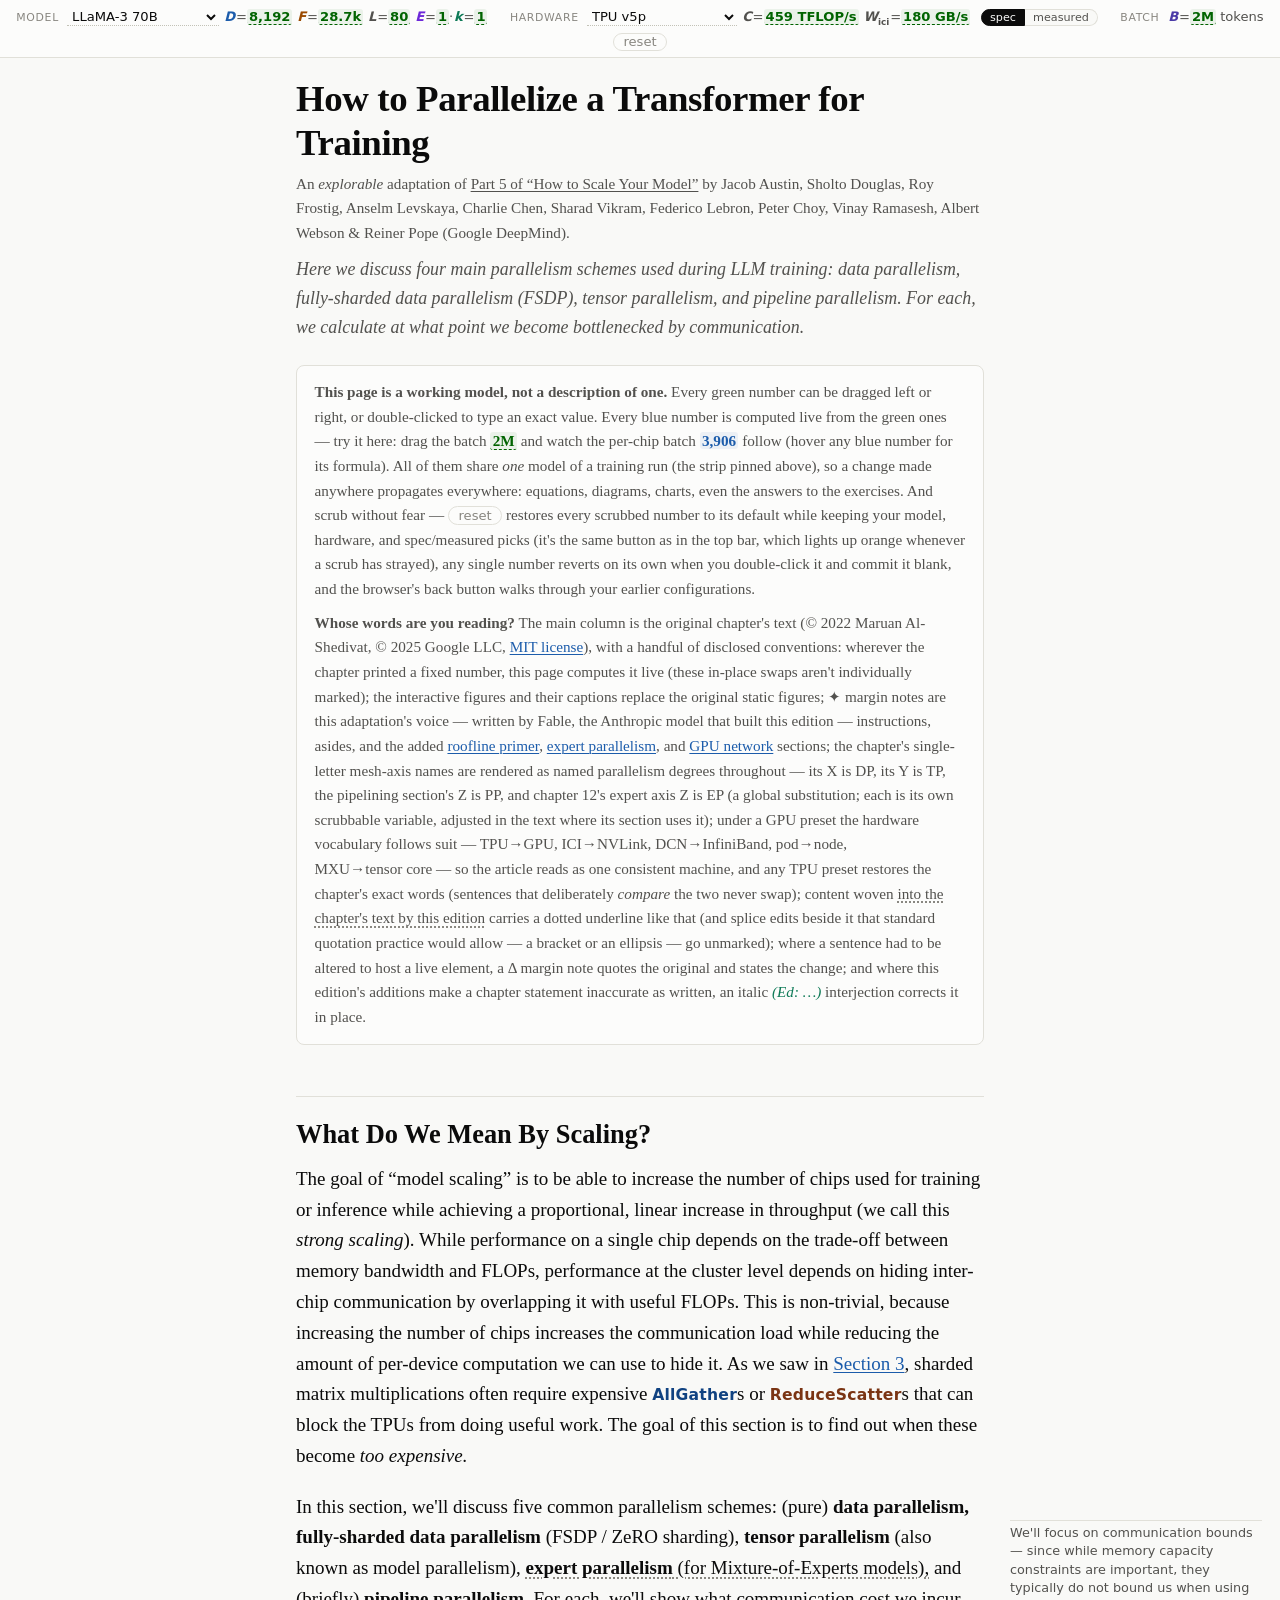
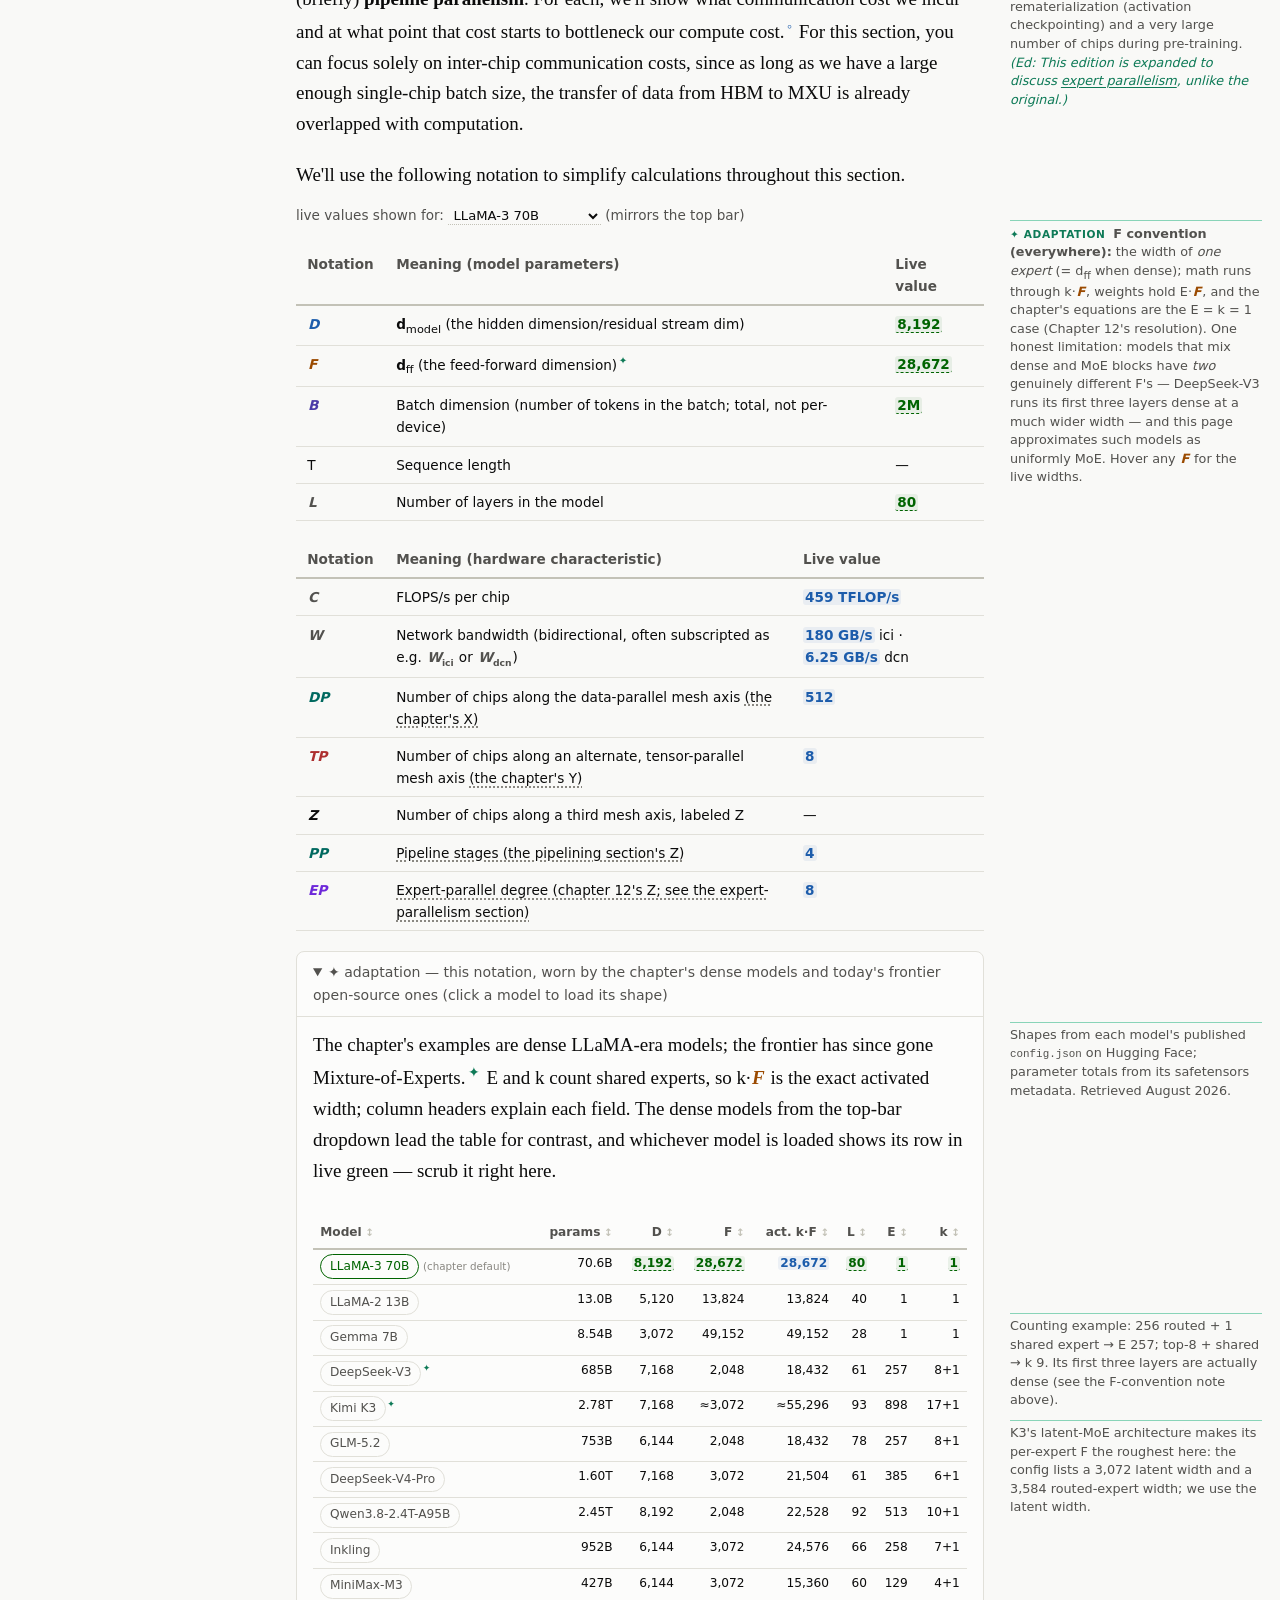
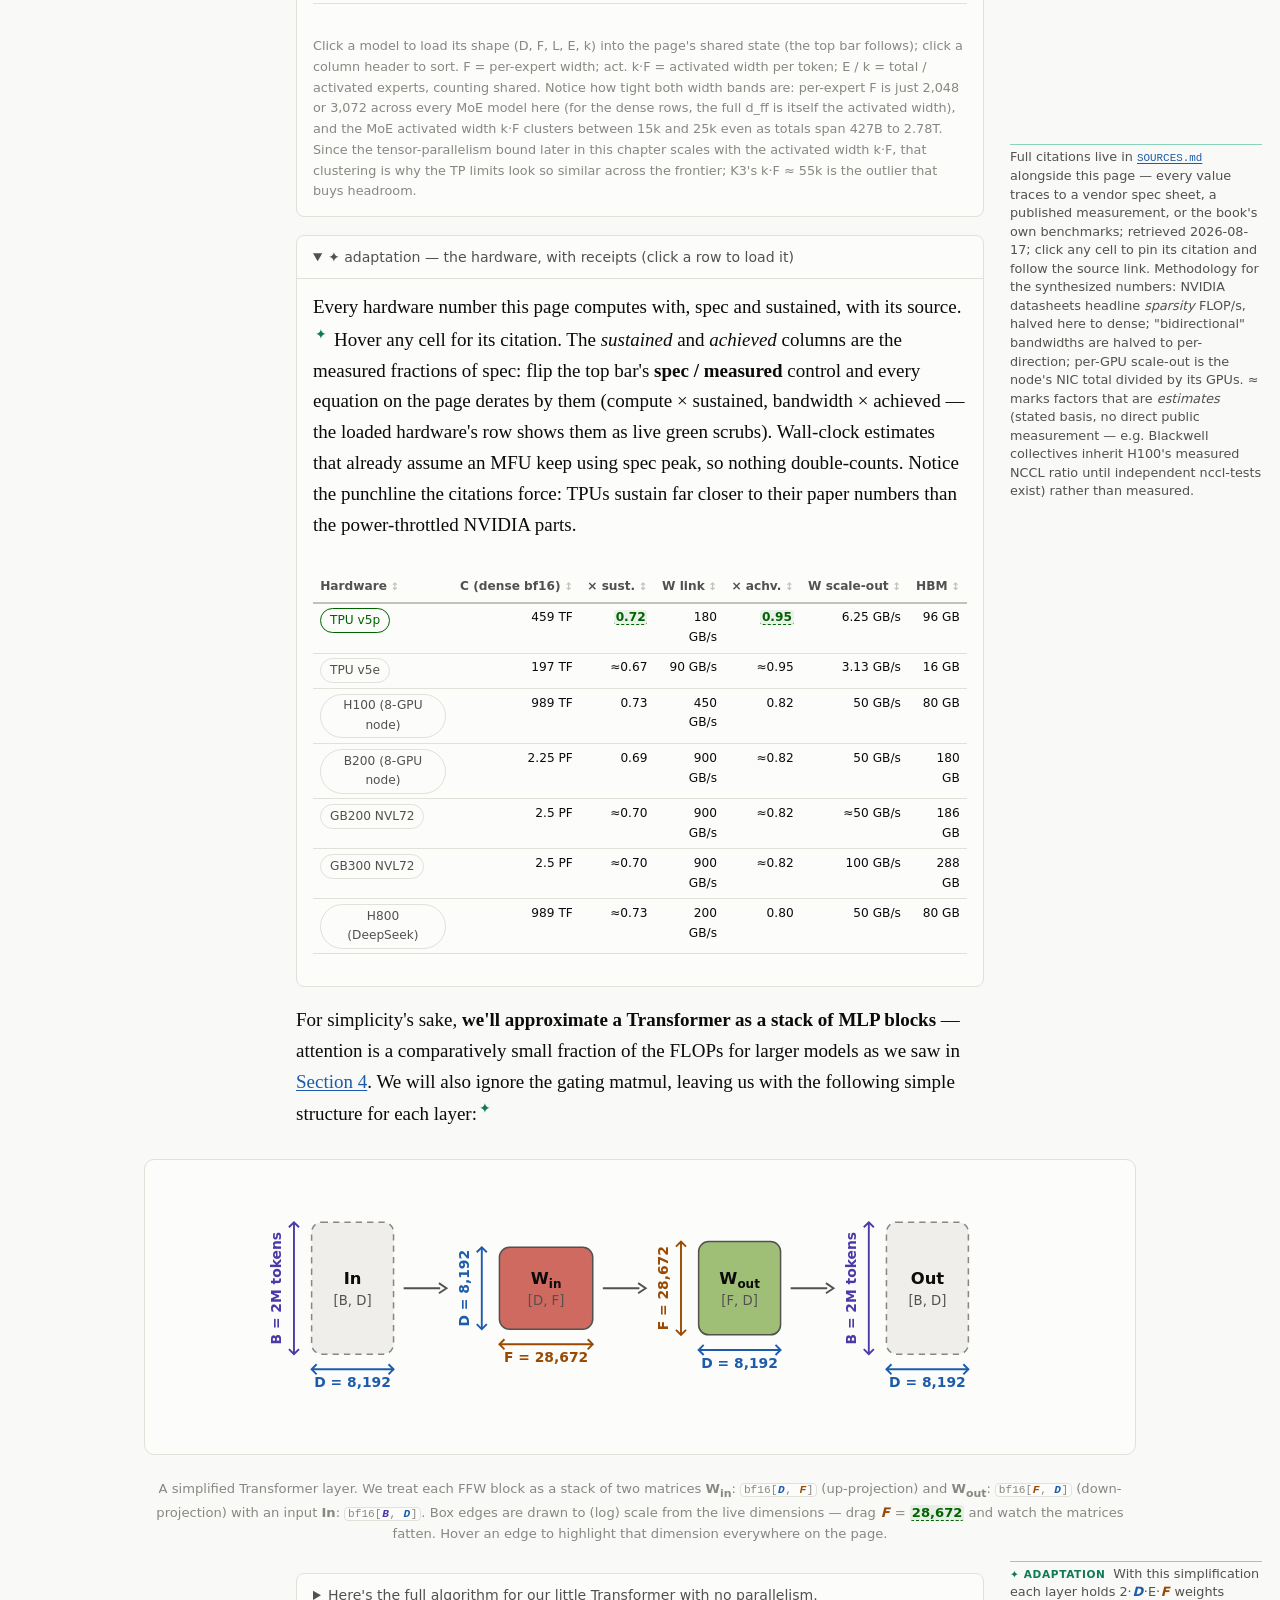
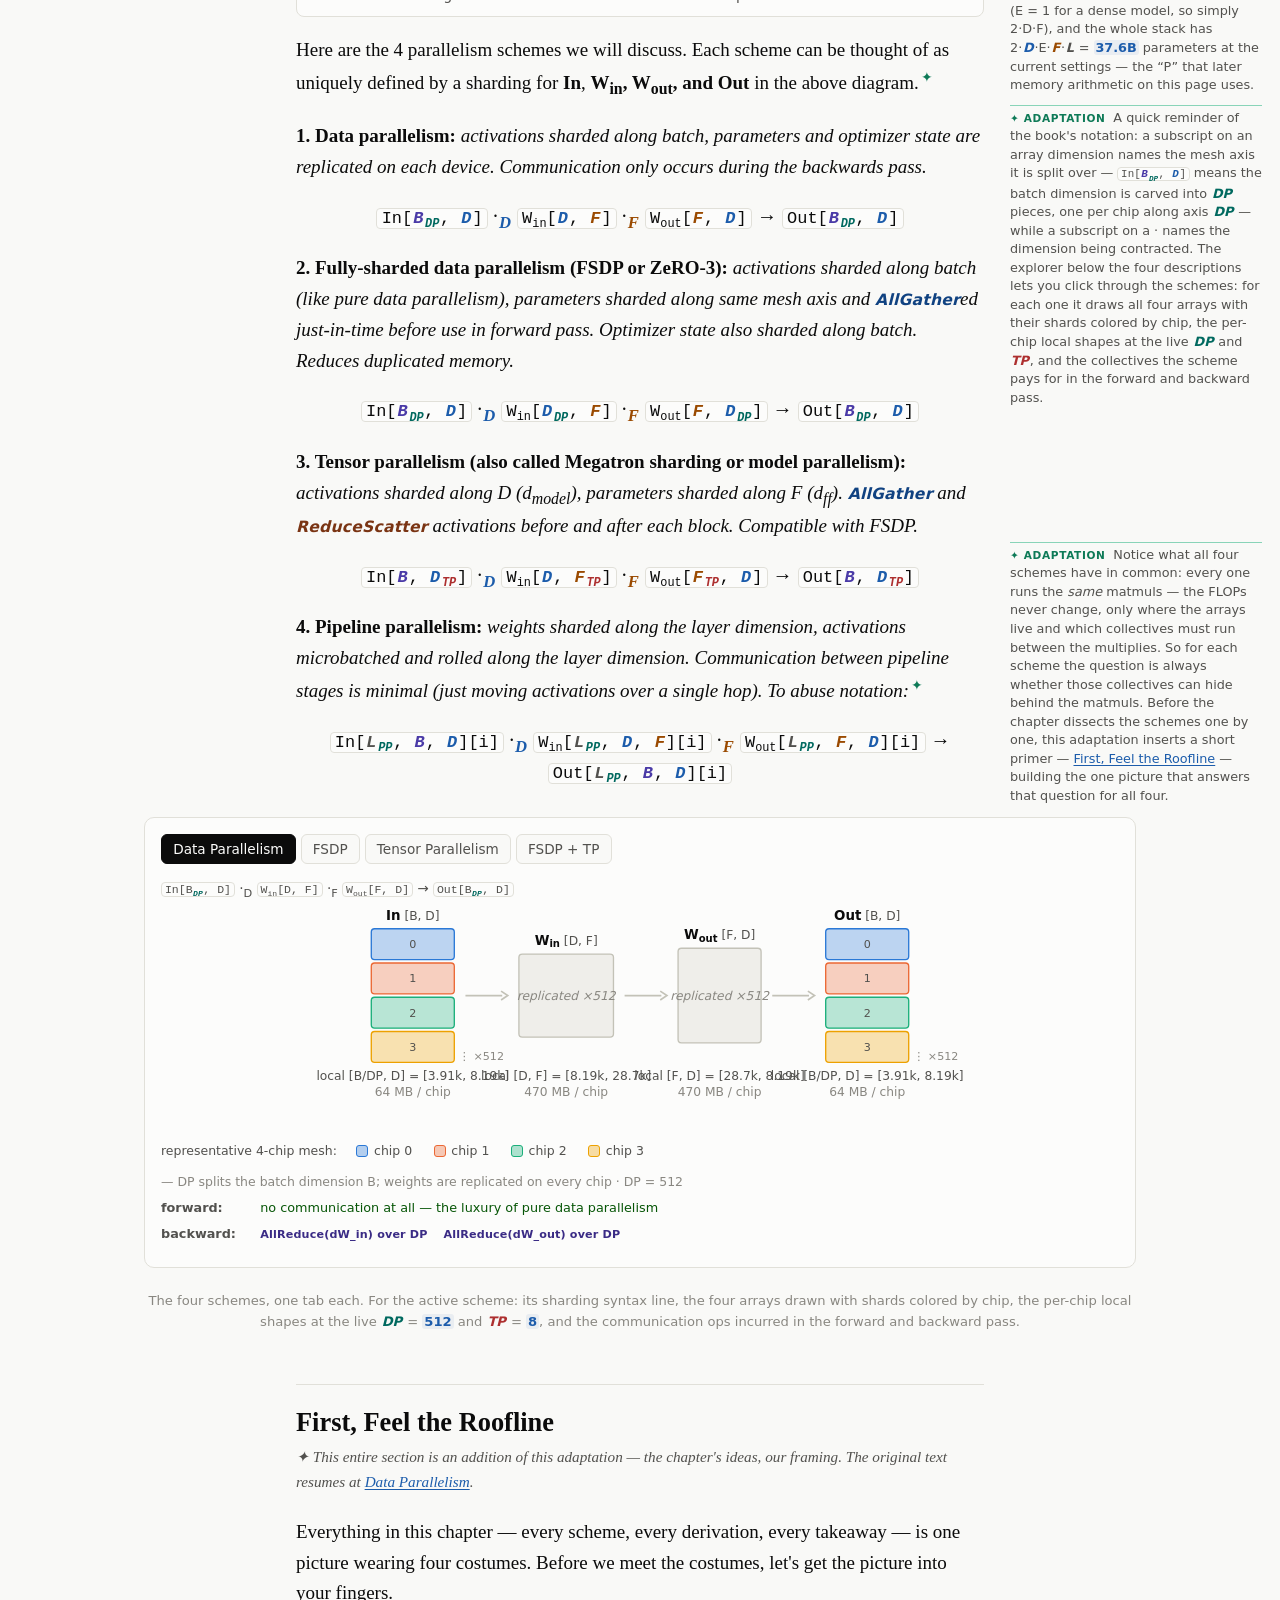
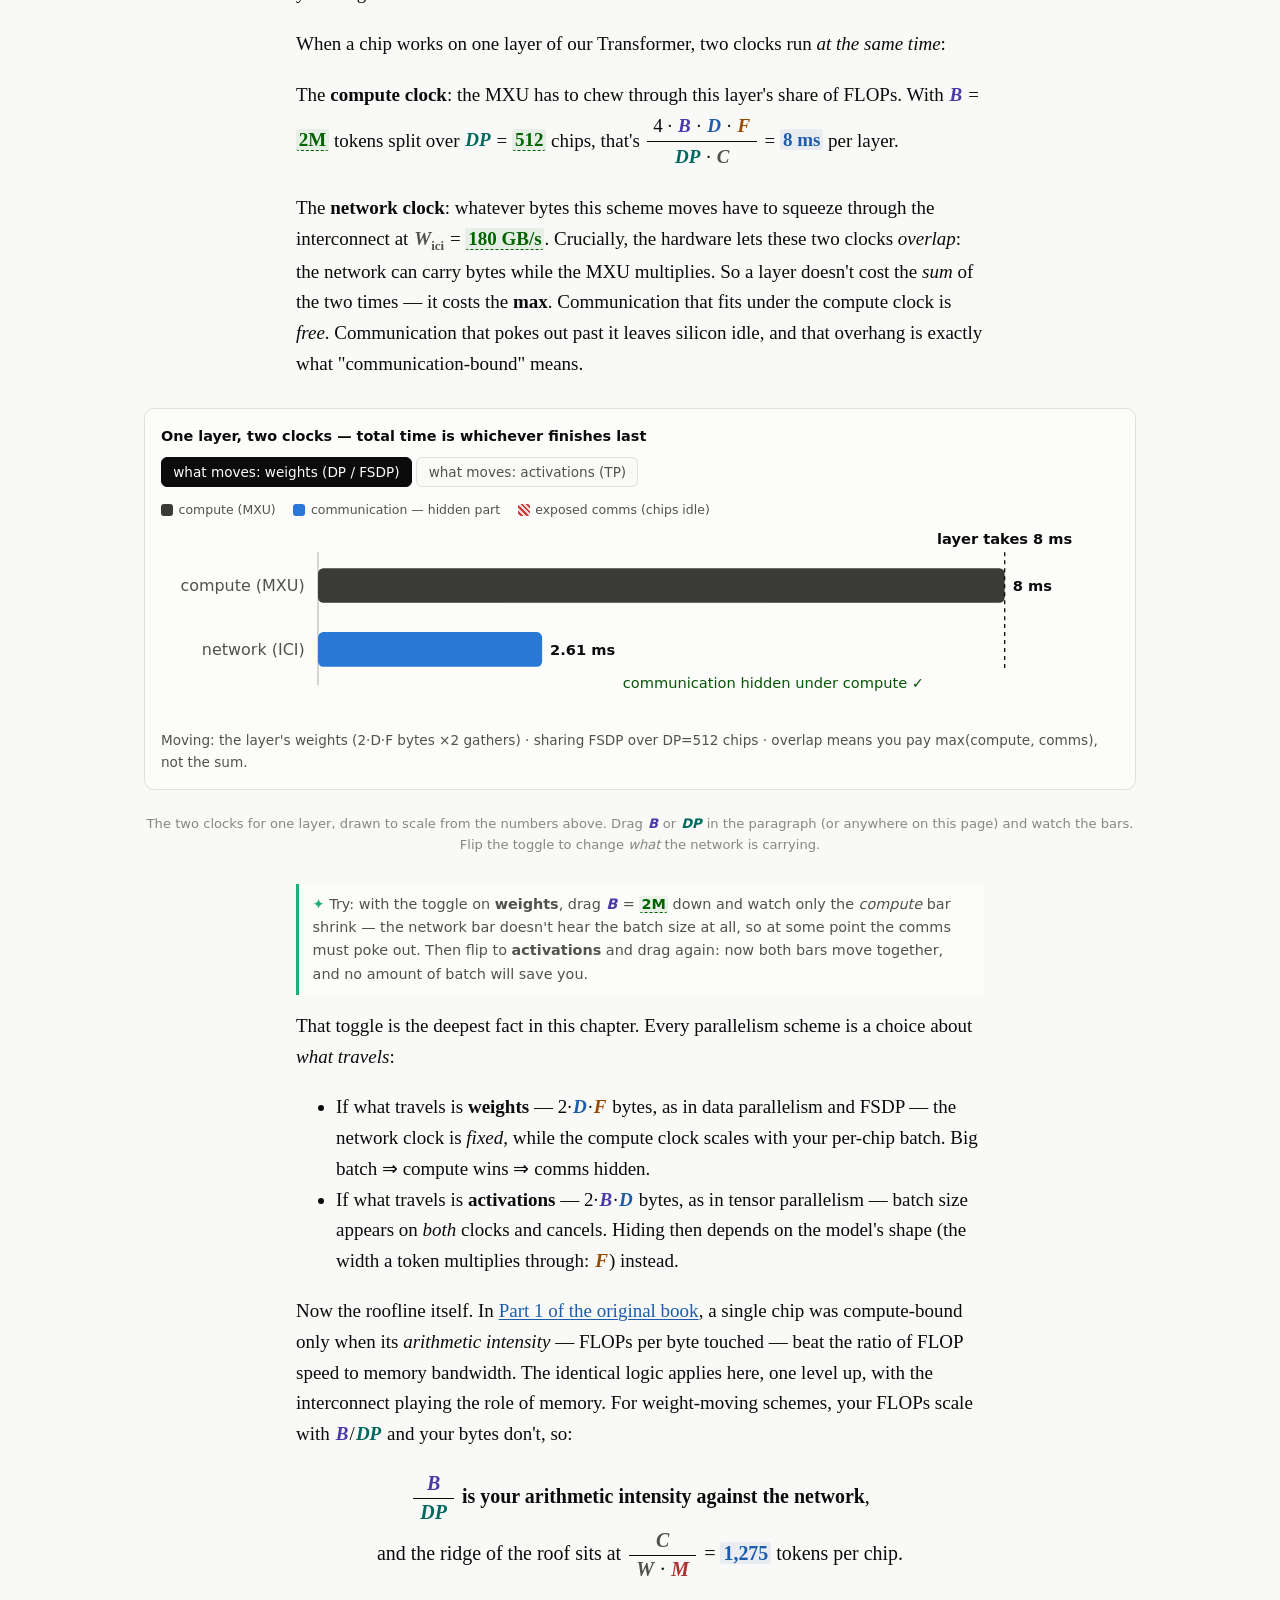
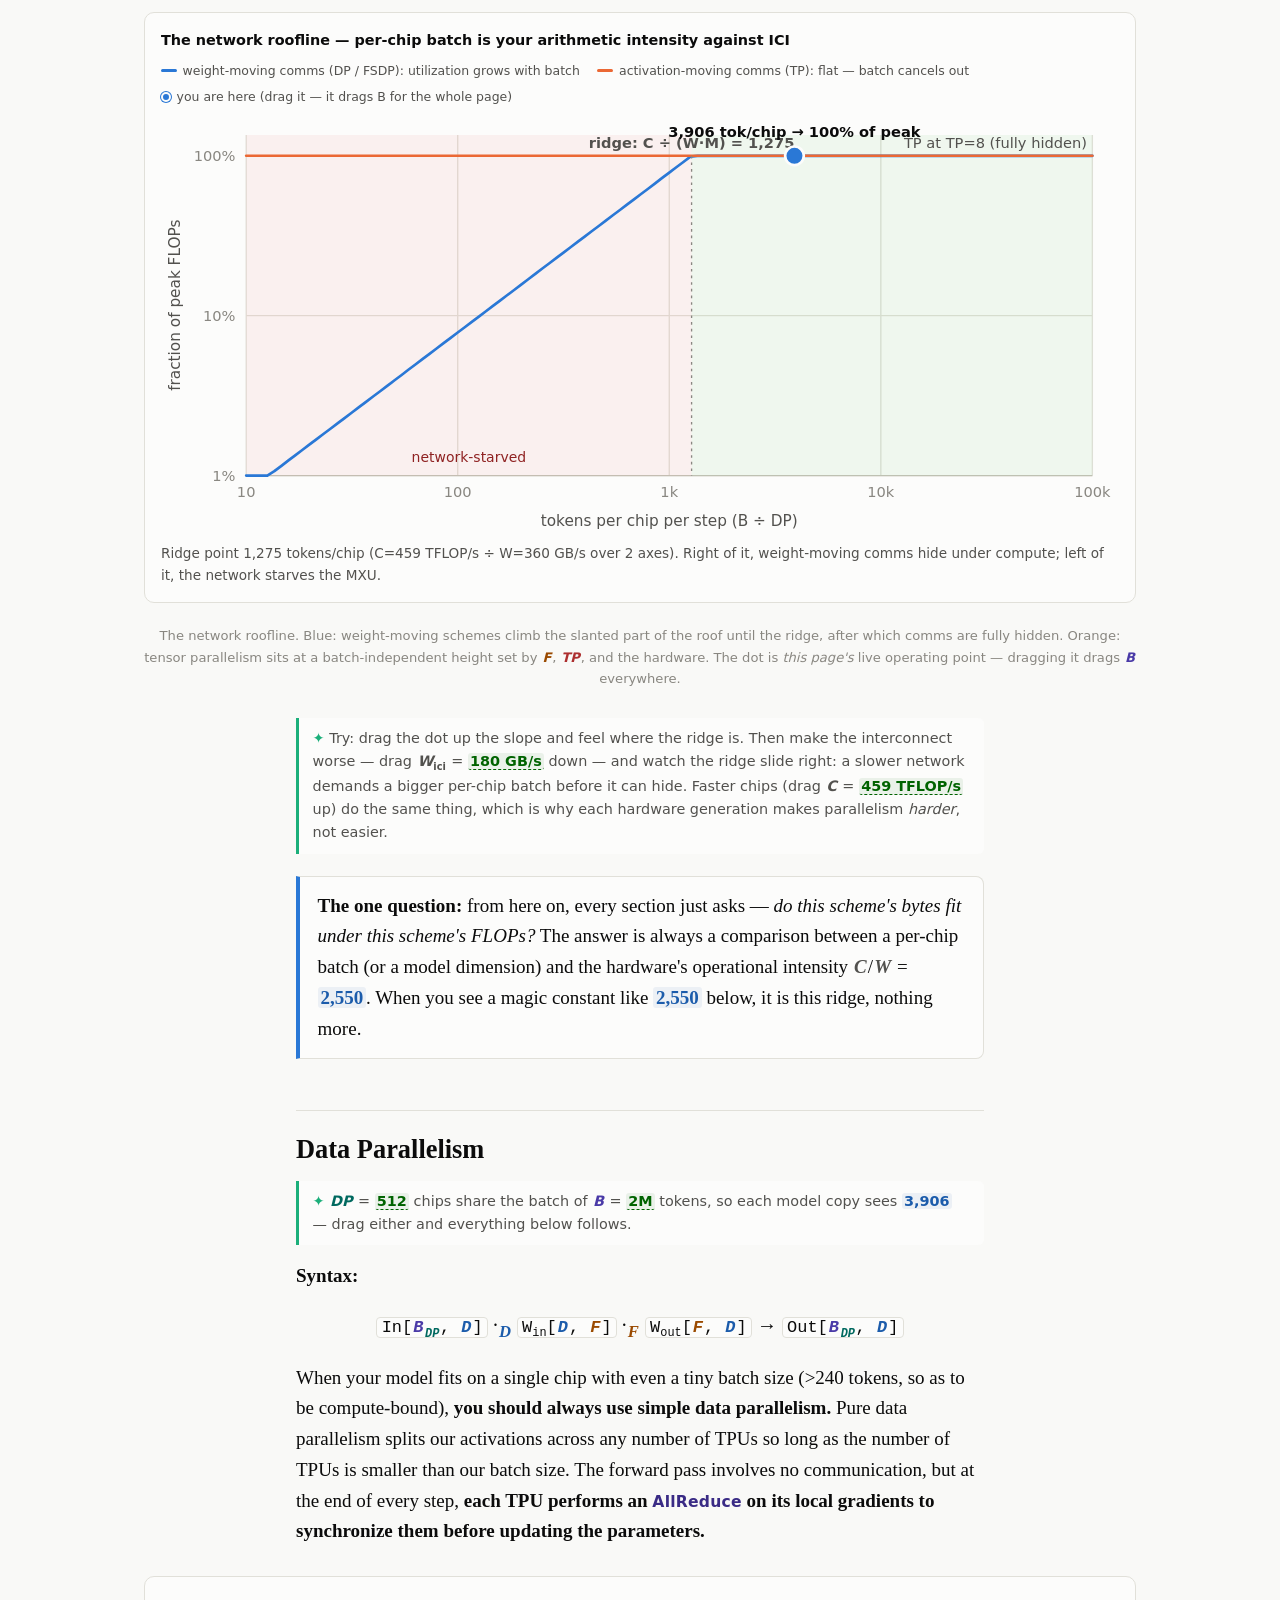
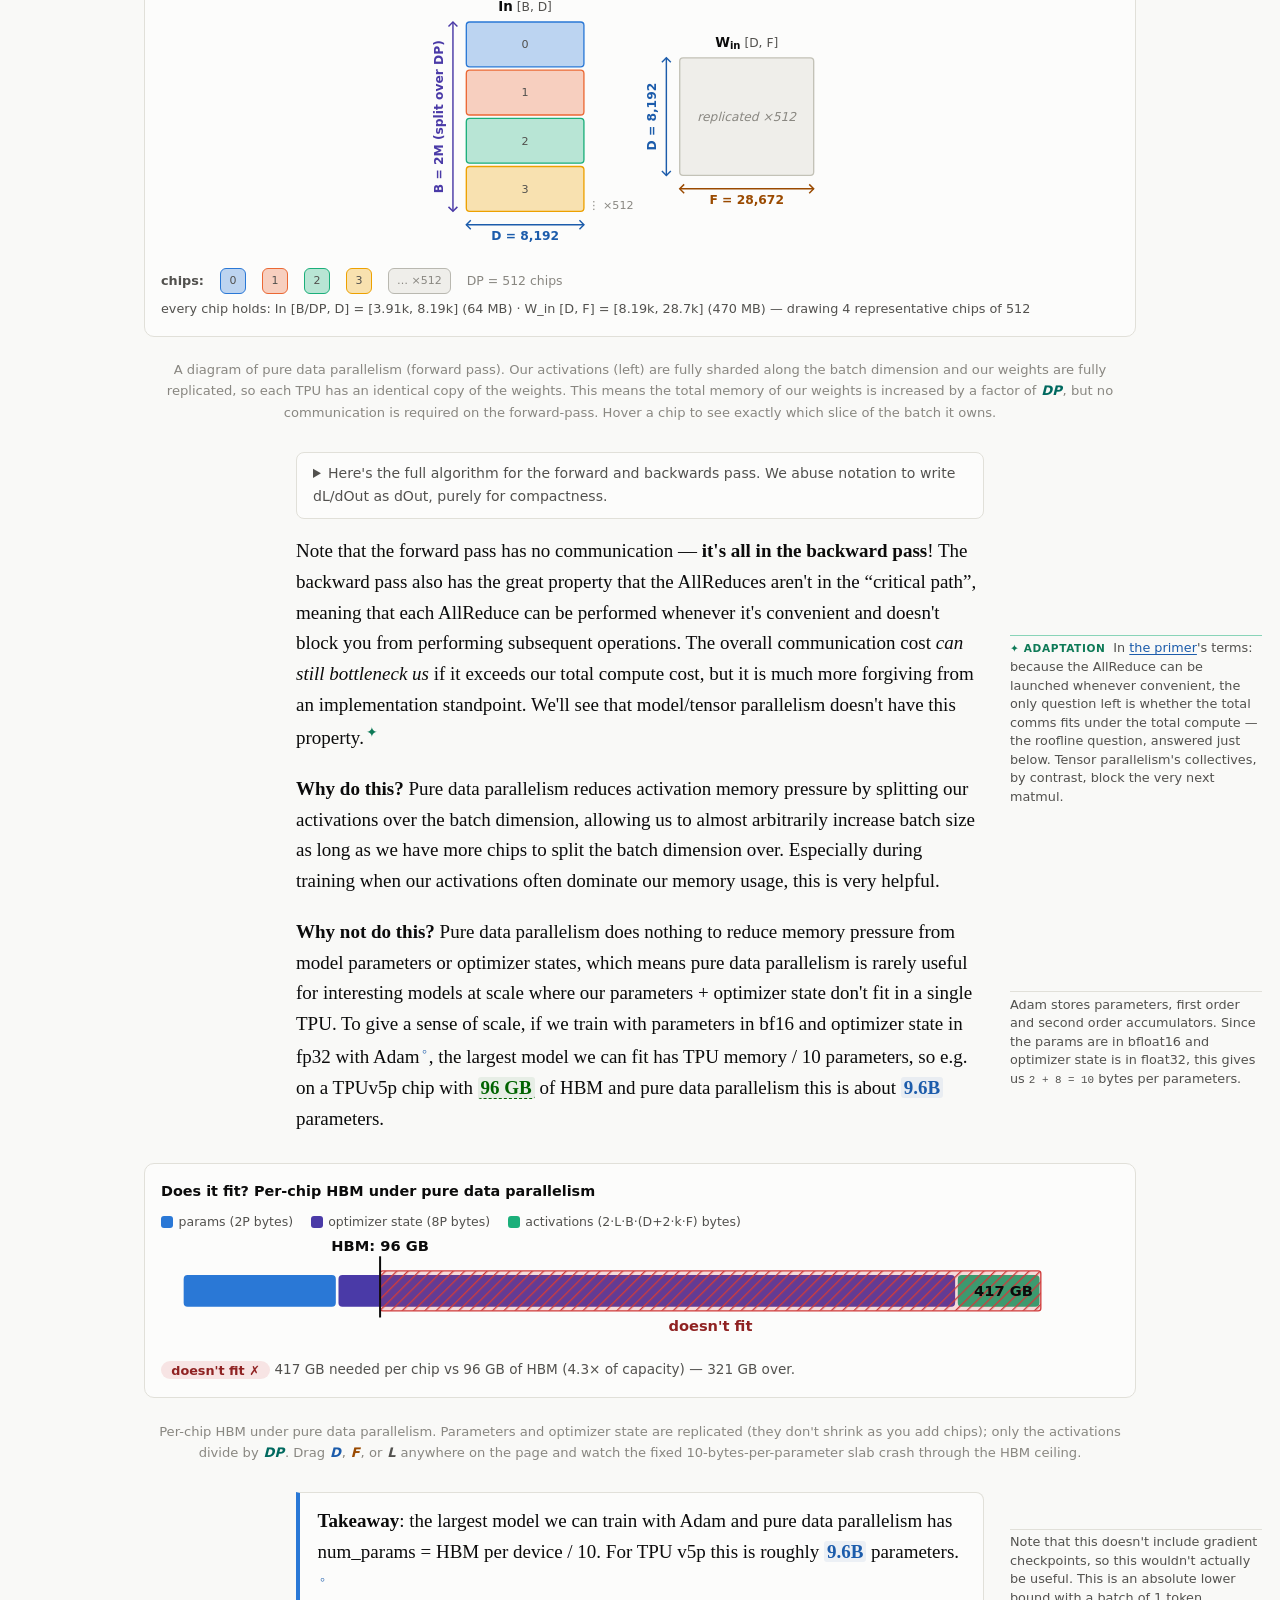
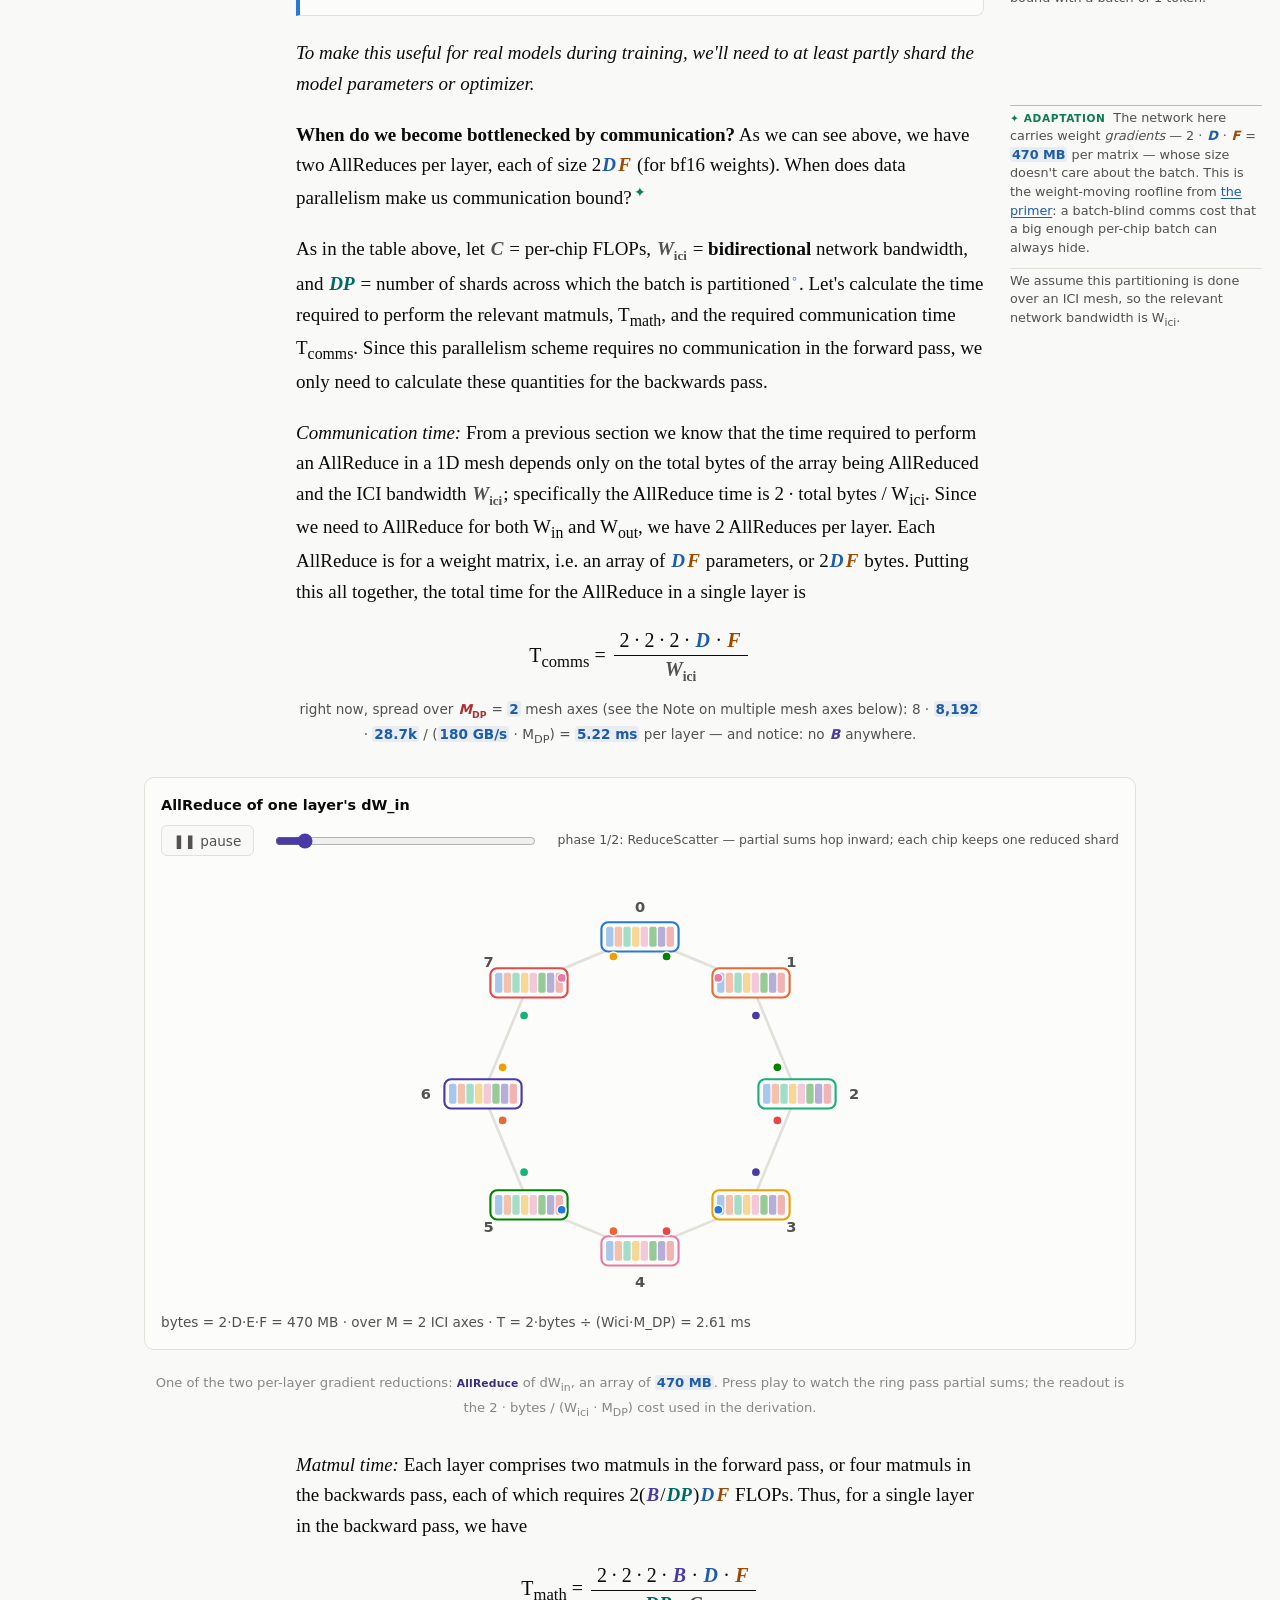
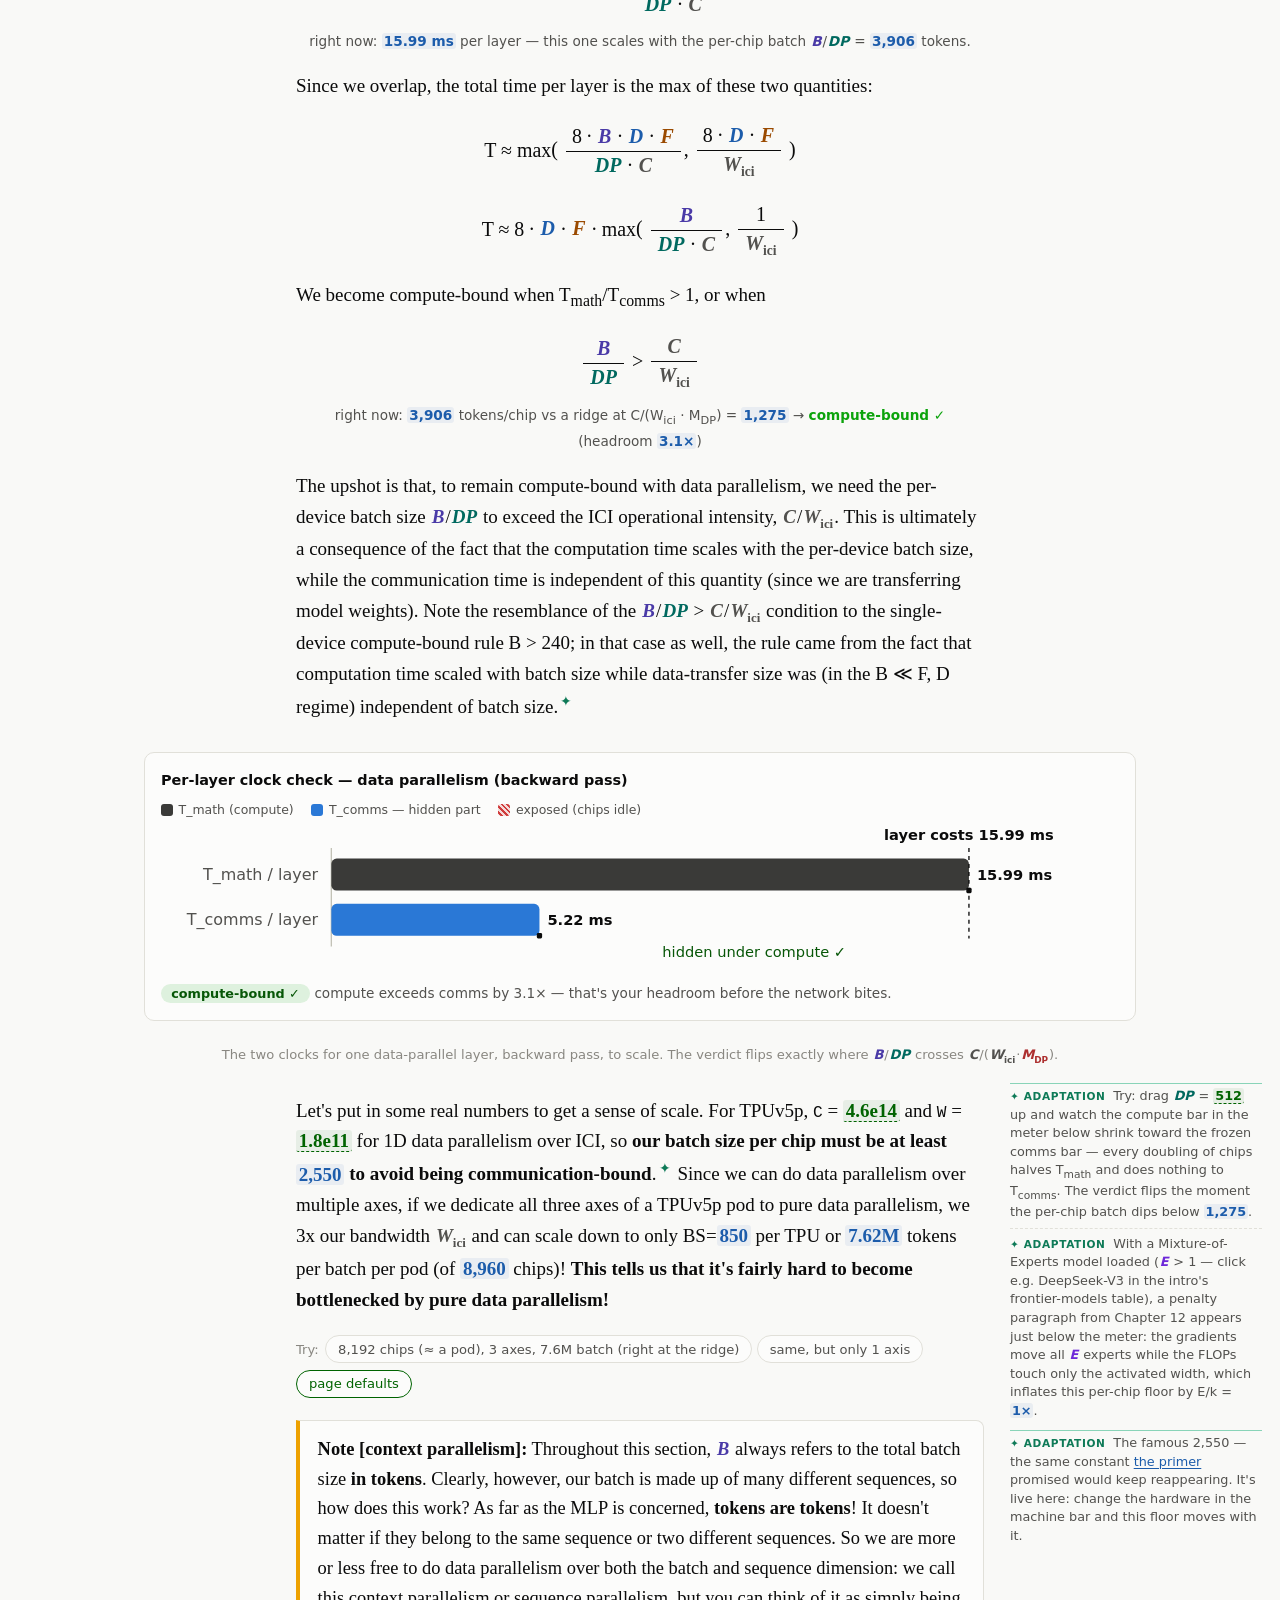
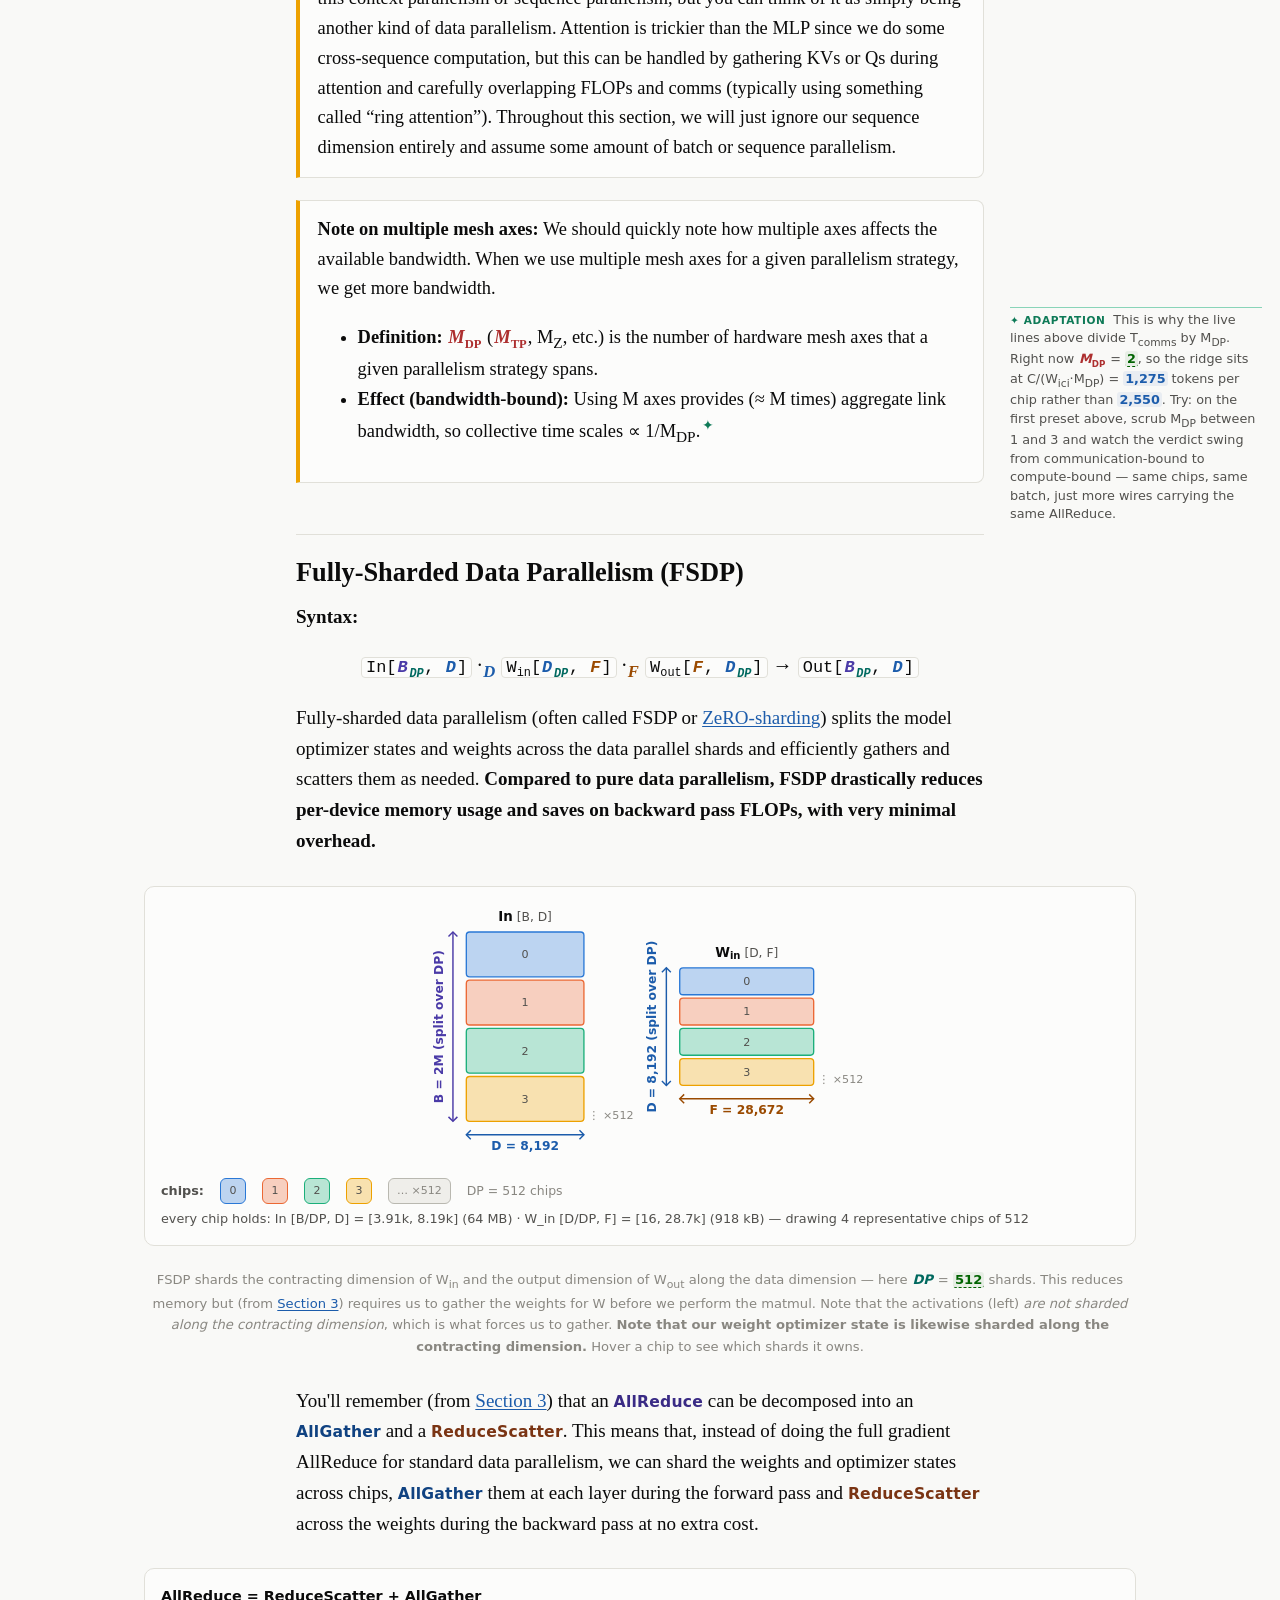
==== commit 71ec0d1c: "EDITS sweep #5: math tokenizer everywhere, GPU variable names, timeline tween, DP dials - The math t" ====
--- a/index.html
+++ b/index.html
@@ -40,7 +40,7 @@
       <option value="custom">custom…</option>
     </select>
     <span class="v v-C">C</span>=<span class="t-var" data-var="C" data-min="1e13" data-max="5e15" data-scale="log" data-fmt="flops"></span>
-    <span class="v v-W">W<span class="t-show inline" data-expr="1-gpu"><sub>ici</sub></span><span class="t-show inline" data-expr="gpu"><sub>gpu</sub></span></span>=<span class="t-var" data-var="Wici" data-min="1e10" data-max="2e12" data-scale="log" data-fmt="bw"></span>
+    <span class="v v-W">W<sub>ici</sub></span>=<span class="t-var" data-var="Wici" data-min="1e10" data-max="2e12" data-scale="log" data-fmt="bw"></span>
     <span class="seg" role="group" aria-label="spec or measured numbers" data-tip="Spec: vendor peak numbers. Measured: sustained compute and achieved bandwidth (spec × the cited efficiency factors — see the hardware table by the notation section; scrub the factors in its live row). Hover C or W for the effective values. TPUs sustain closer to peak than power-throttled NVIDIA GPUs.">
       <button class="seg-opt" data-meas="0">spec</button><button class="seg-opt" data-meas="1">measured</button>
     </span>
@@ -170,7 +170,7 @@
     <tr><td><i class="v v-C">C</i></td><td>FLOPS/s per chip</td>
       <td><span class="t-out" data-expr="C" data-fmt="flops"></span></td></tr>
     <tr><td><i class="v v-W">W</i></td><td>Network bandwidth (bidirectional, often subscripted as e.g. <i class="v v-W">W<sub>ici</sub></i> or <i class="v v-W">W<sub>dcn</sub></i>)</td>
-      <td><span class="t-out" data-expr="Wici" data-fmt="bw"></span> ici · <span class="t-out" data-expr="Wdcn" data-fmt="bw"></span> dcn</td></tr>
+      <td><span class="t-out" data-expr="Wici" data-fmt="bw"></span> <span class="tm" data-g="gpu">ici</span> · <span class="t-out" data-expr="Wdcn" data-fmt="bw"></span> <span class="tm" data-g="ib">dcn</span></td></tr>
     <tr><td><i class="v v-DP">DP</i></td><td>Number of chips along the data-parallel mesh axis <span class="add">(the chapter's X)</span></td>
       <td><span class="t-out" data-expr="DP" data-fmt="int"></span></td></tr>
     <tr><td><i class="v v-TP">TP</i></td><td>Number of chips along an alternate, tensor-parallel mesh axis <span class="add">(the chapter's Y)</span></td>
@@ -523,6 +523,14 @@
 <section id="data-parallelism">
 <h2>Data Parallelism</h2>
 
+<div class="try"><i class="v v-DP">DP</i> =
+<span class="t-var" data-var="DP" data-min="1" data-max="65536" data-scale="log" data-snap="pow2" data-fmt="int"></span>
+chips share the batch of <i class="v v-B">B</i> =
+<span class="t-var" data-var="B" data-min="1e4" data-max="1e9" data-scale="log" data-snap="125" data-fmt="tokens"></span>
+tokens, so each model copy sees
+<span class="t-out" data-expr="B/DP" data-fmt="int"></span> — drag either and
+everything below follows.</div>
+
 <p><strong>Syntax:</strong></p>
 
 <div class="eq">
@@ -539,15 +547,7 @@
 The forward pass involves no communication, but at the end of every step,
 <strong>each <span class="tm">TPU</span> performs an <span class="op op-ar">AllReduce</span> on its
 local gradients to synchronize them before updating the
-parameters.</strong><span class="sn adapt"><button class="sn-ref" aria-label="adaptation note">✦</button><span class="sn-body"><span class="sn-tag">adaptation</span>
-Everything on this page is live. The batch is currently
-<i class="v v-B">B</i> =
-<span class="t-var" data-var="B" data-min="1e4" data-max="1e9" data-scale="log" data-snap="125" data-fmt="tokens"></span>,
-split over <i class="v v-DP">DP</i> =
-<span class="t-var" data-var="DP" data-min="1" data-max="65536" data-scale="log" data-snap="pow2" data-fmt="int"></span>
-chips, so each copy of the model sees
-<span class="t-out" data-expr="B/DP" data-fmt="int"></span> tokens. Drag either
-number — every equation, meter, and verdict below recomputes.</span></span></p>
+parameters.</strong></p>
 
 <figure class="breakout">
   <div class="widget" data-widget="shard-grid" data-opts='{"scheme":"dp"}'></div>
--- a/css/style.css
+++ b/css/style.css
@@ -307,6 +307,7 @@
 .v-PP { color: var(--dim-PP); }
 .v-EP { color: var(--dim-EP); }
 .v-T { color: var(--dim-T); }
+.v-P { color: var(--dim-N); }
 .v-M { color: var(--dim-M); }
 .v-E { color: var(--dim-E); }
 .v-k { color: var(--dim-k); }
@@ -320,7 +321,7 @@
 /* dim hover cross-highlight: core toggles .hl-<dim> on <html> */
 .hl-B .v-B, .hl-D .v-D, .hl-F .v-F, .hl-L .v-L, .hl-DP .v-DP,
 .hl-TP .v-TP, .hl-N .v-N, .hl-C .v-C, .hl-W .v-W, .hl-PP .v-PP, .hl-M .v-M,
-.hl-E .v-E, .hl-k .v-k, .hl-EP .v-EP, .hl-T .v-T {
+.hl-E .v-E, .hl-k .v-k, .hl-EP .v-EP, .hl-T .v-T, .hl-P .v-P {
   background: rgba(237, 161, 0, 0.28);
 }
 
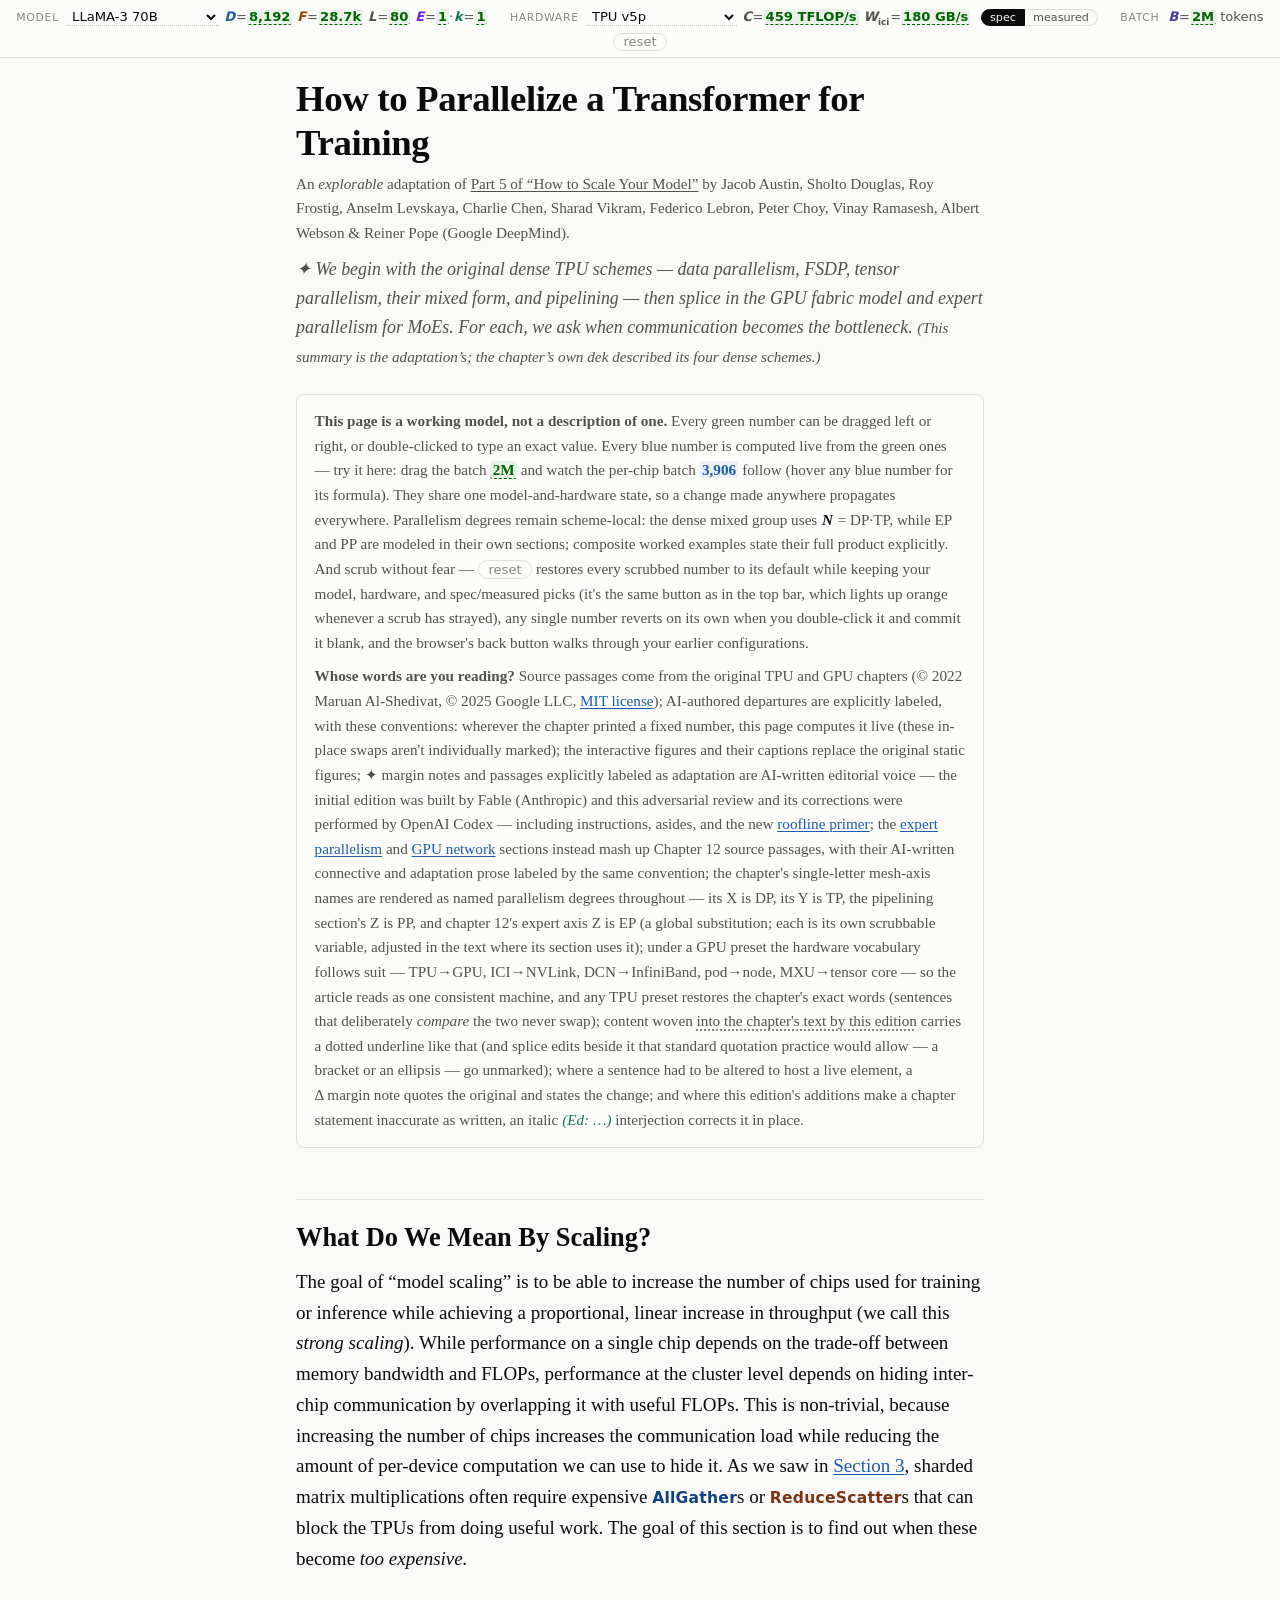
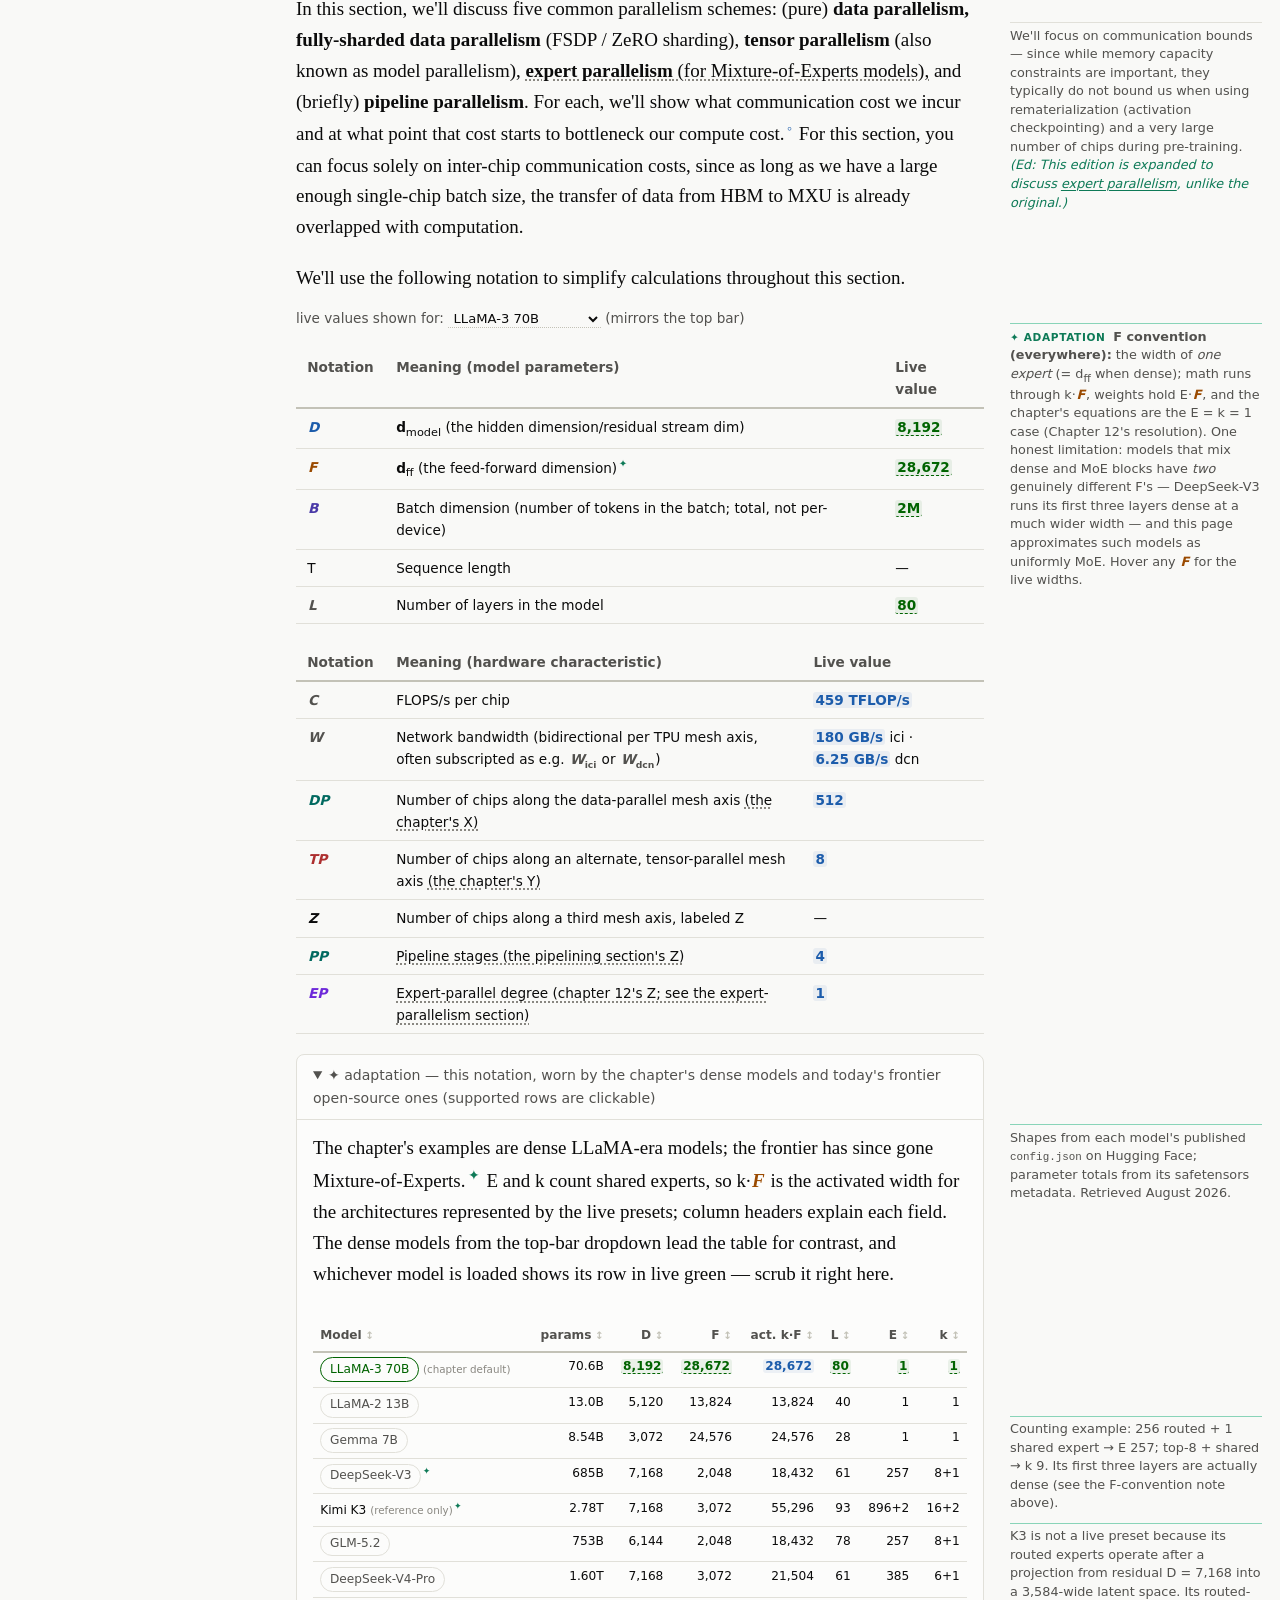
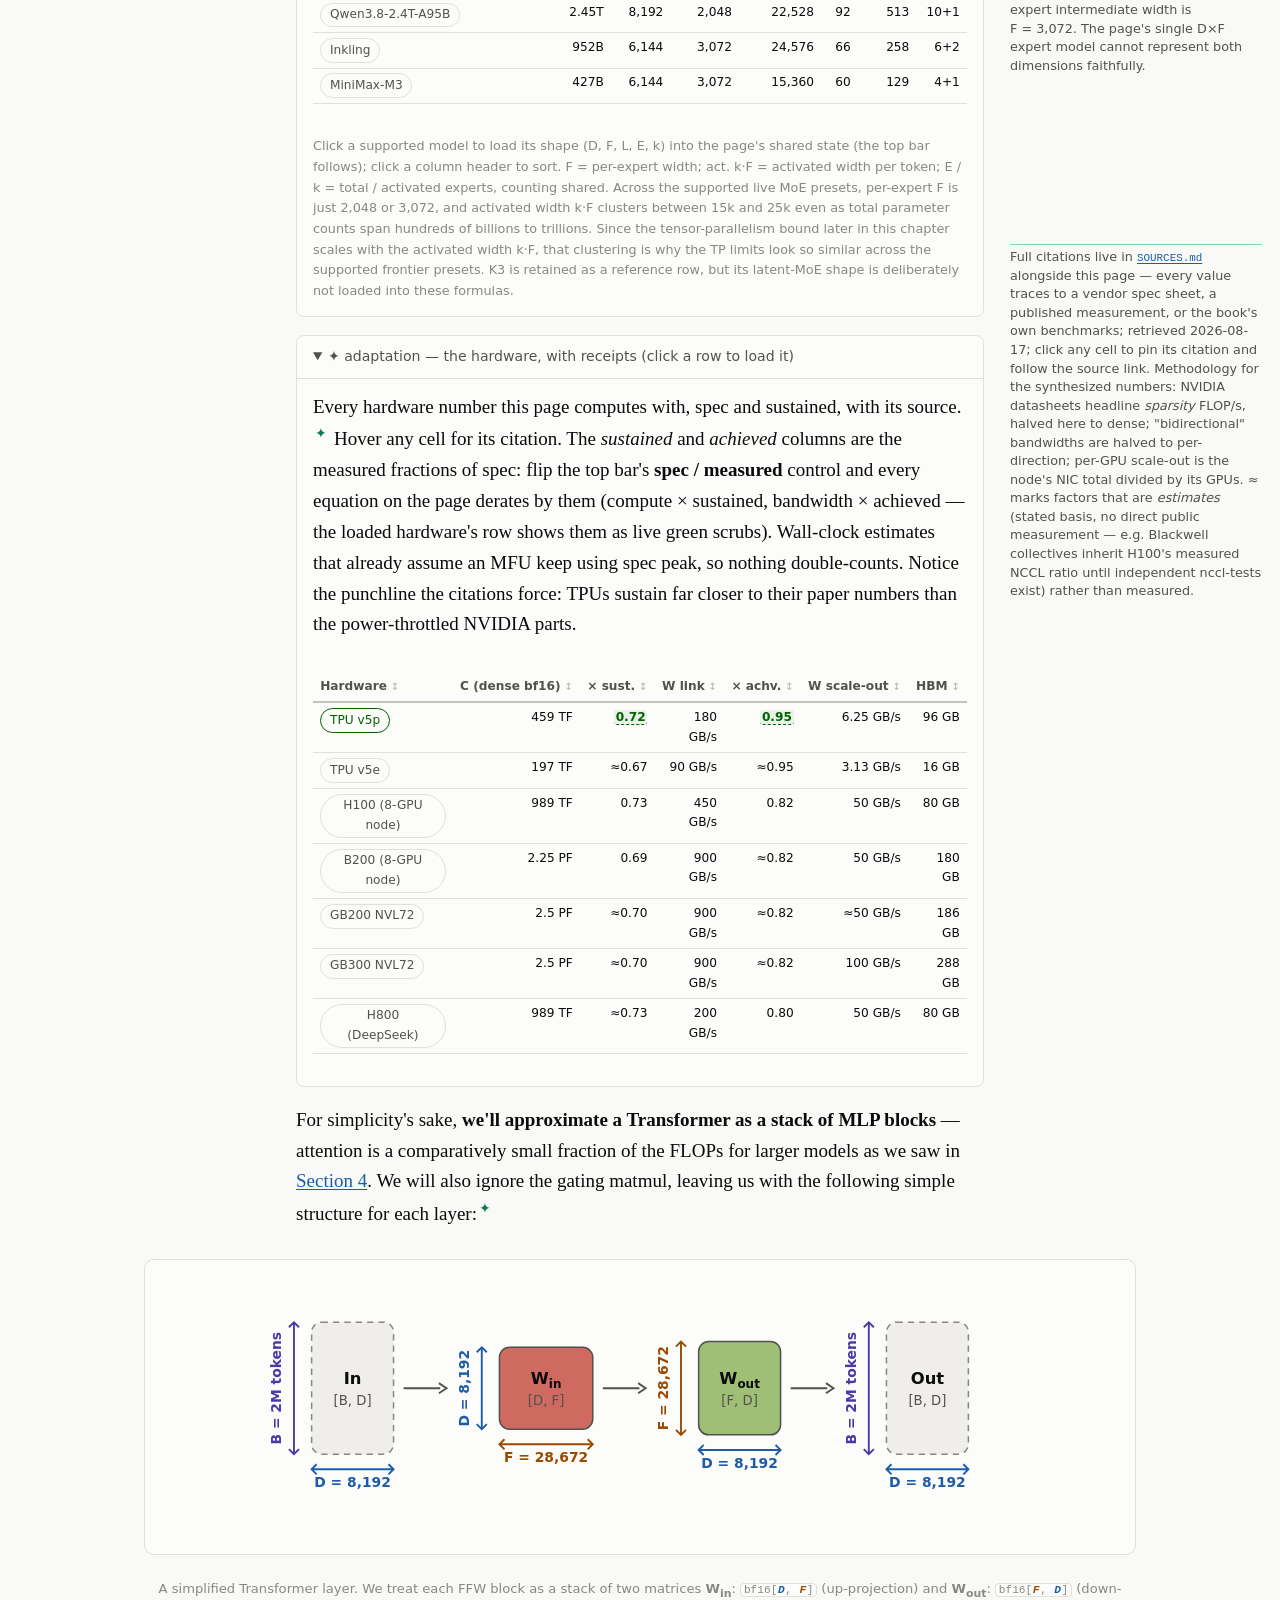
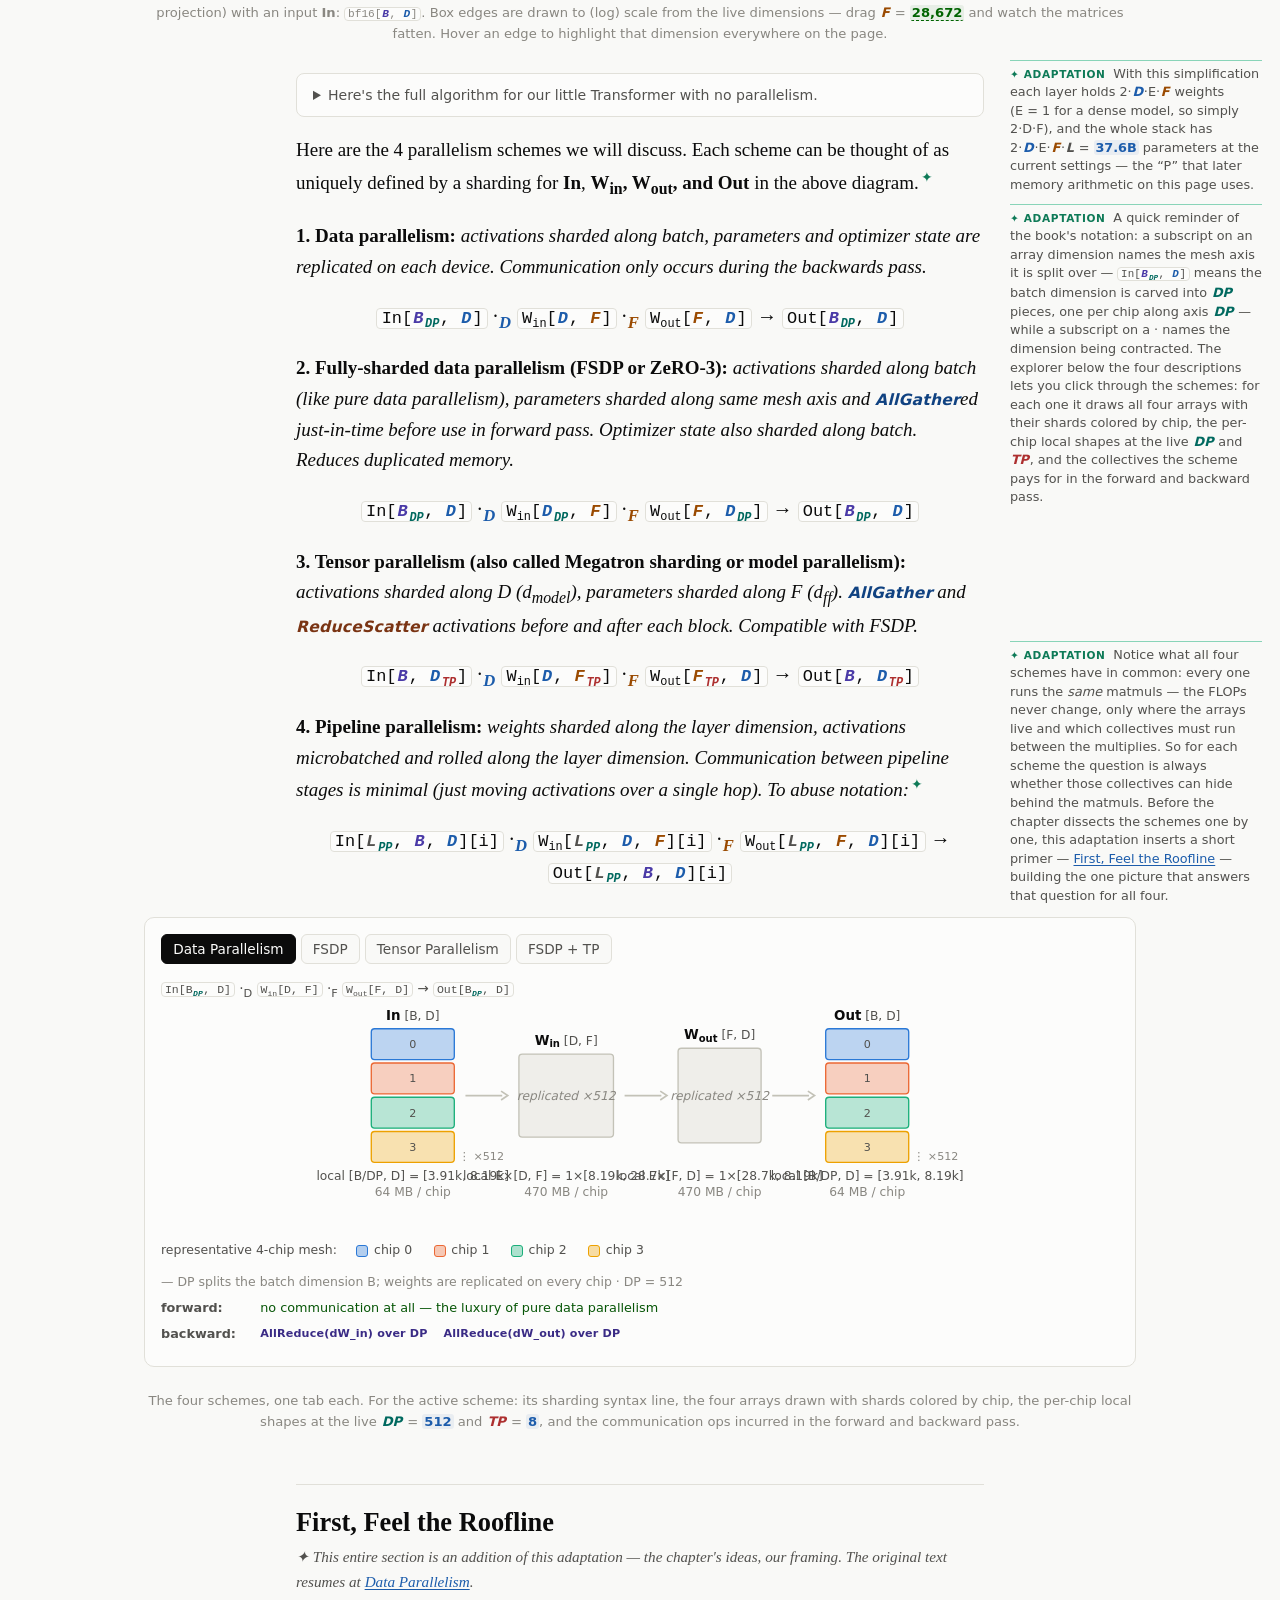
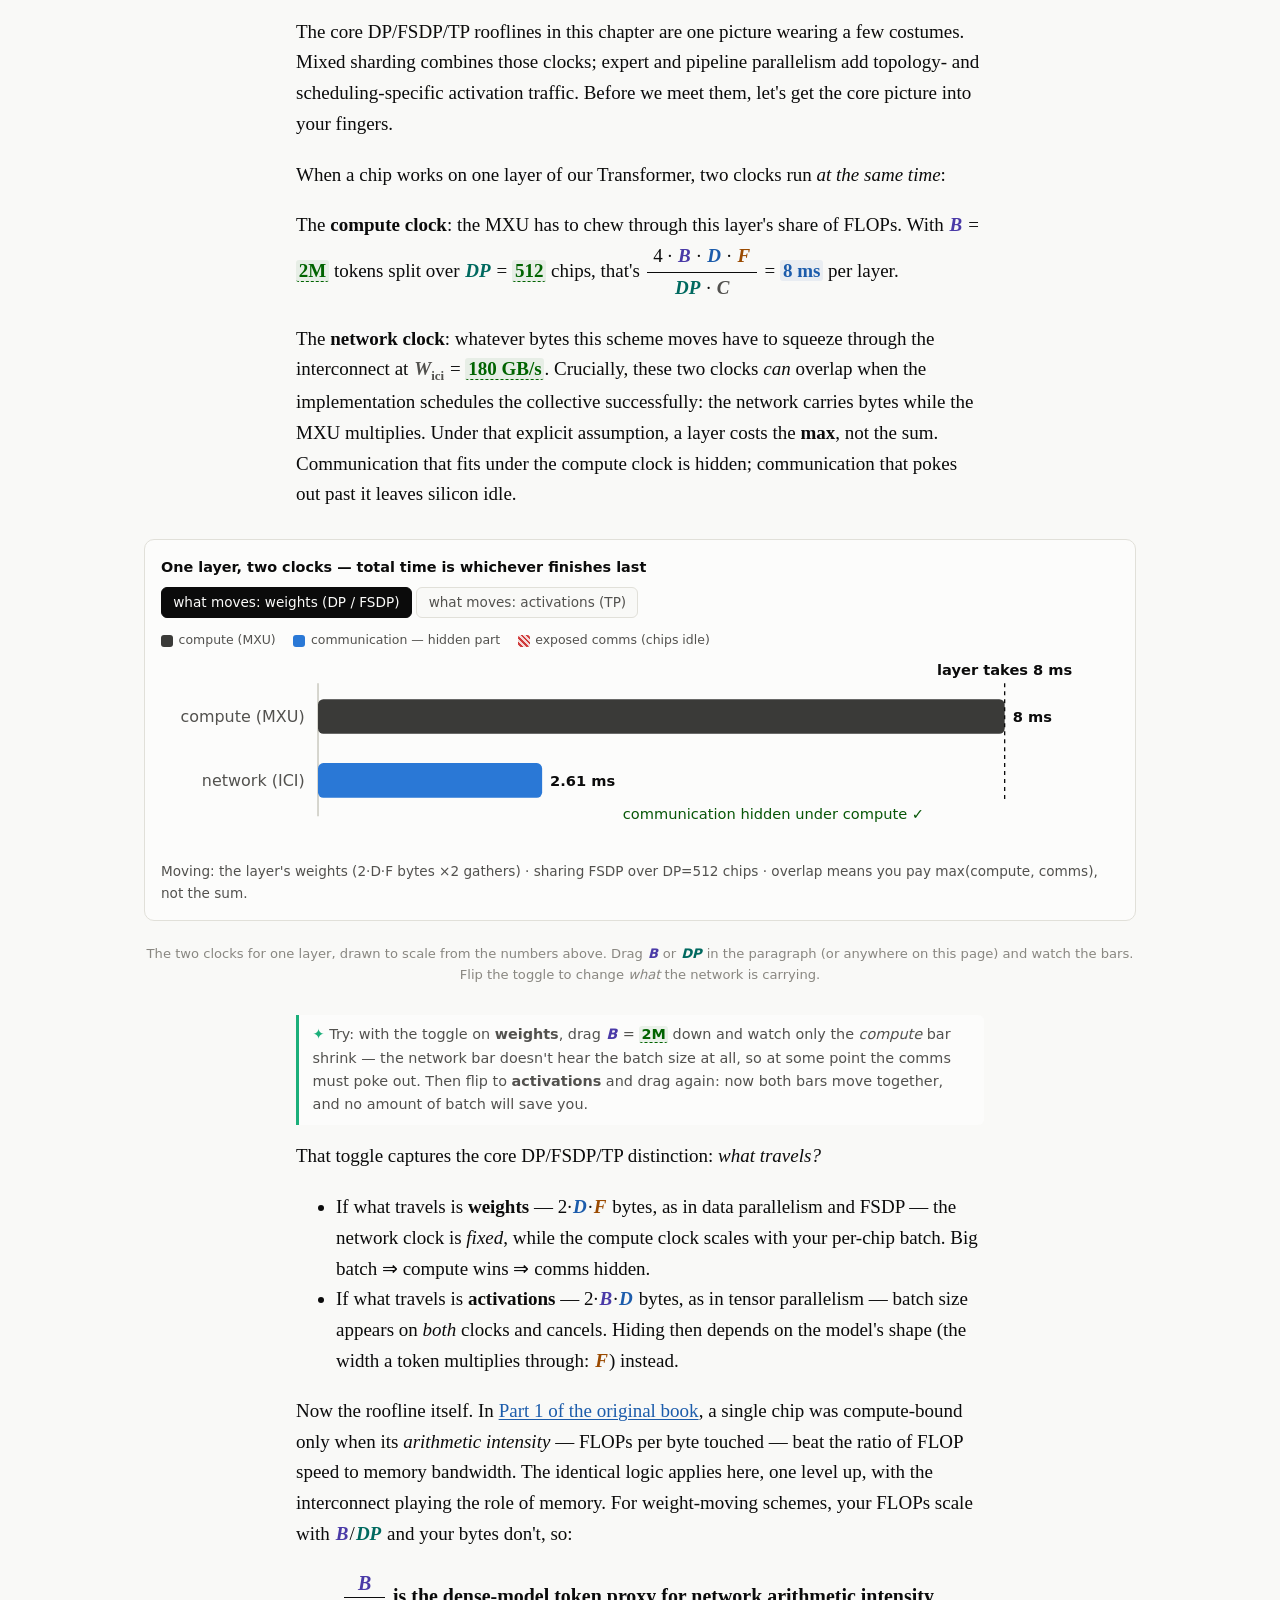
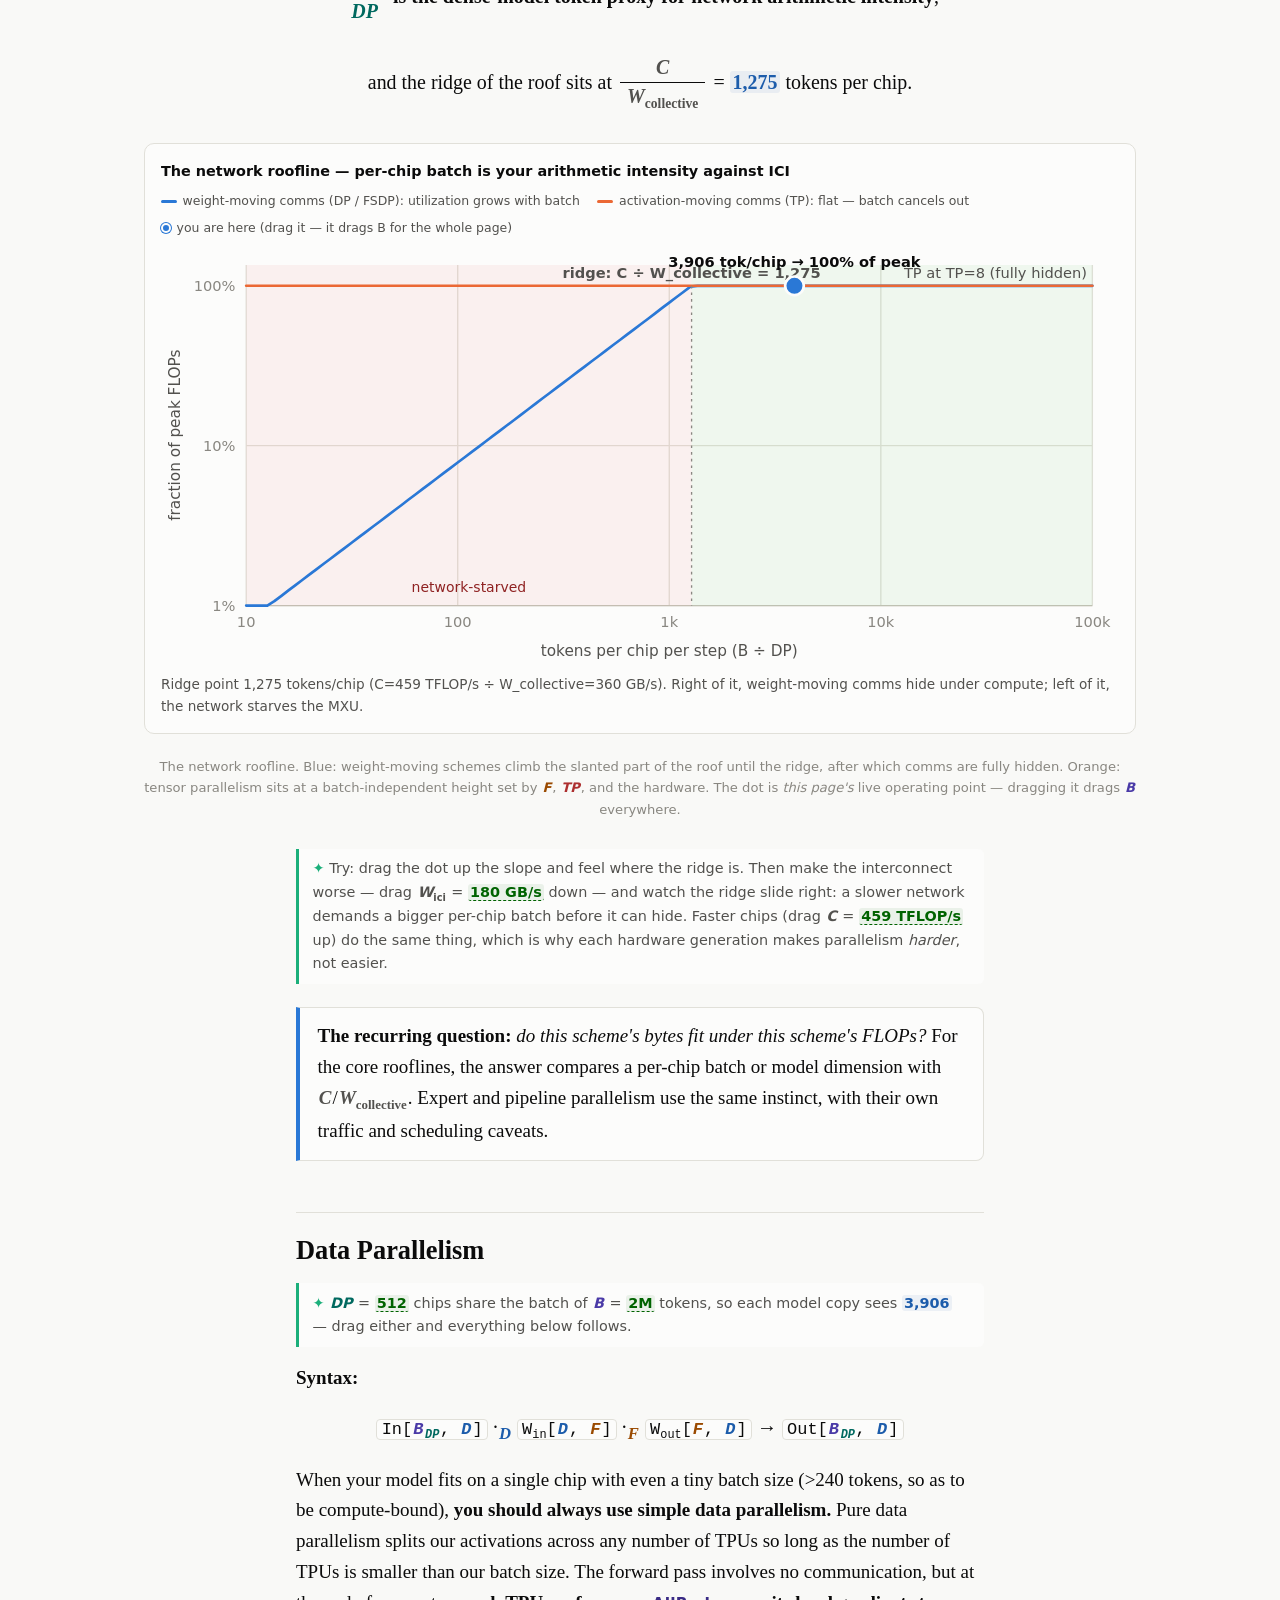
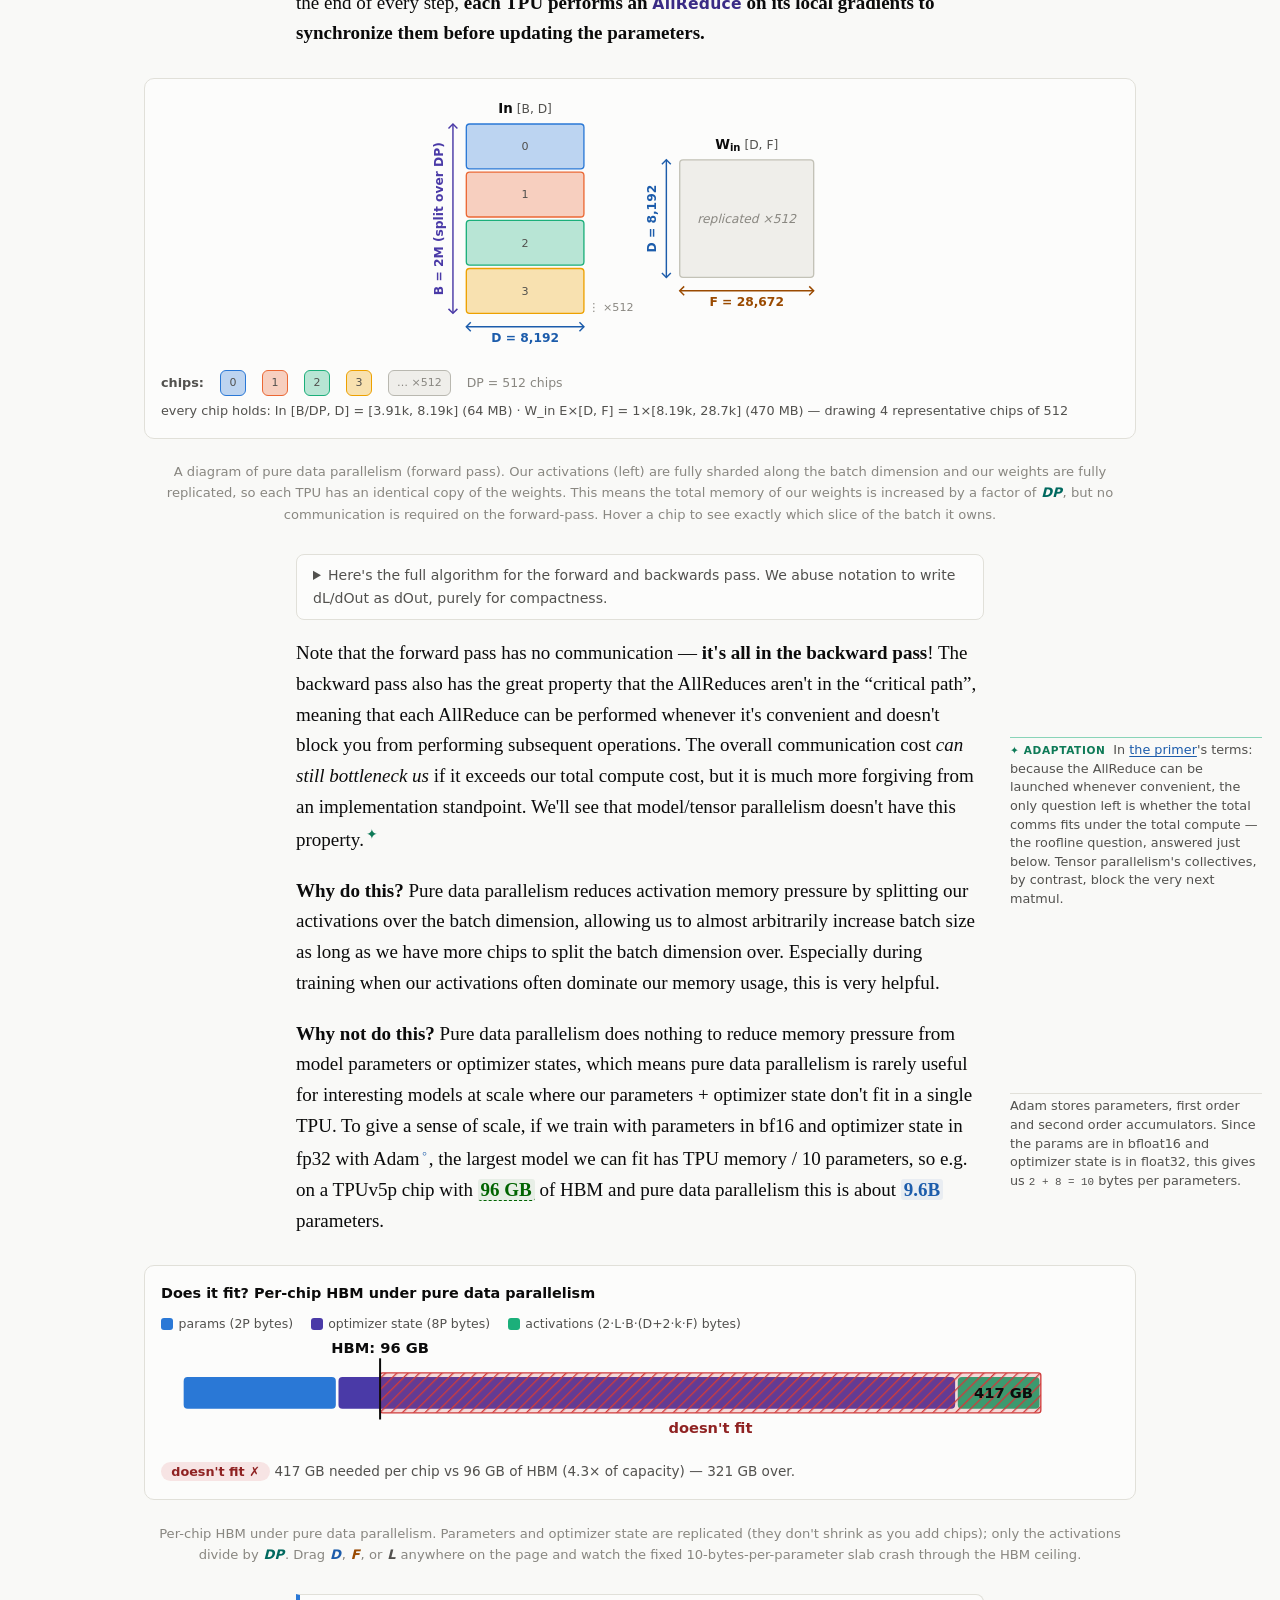
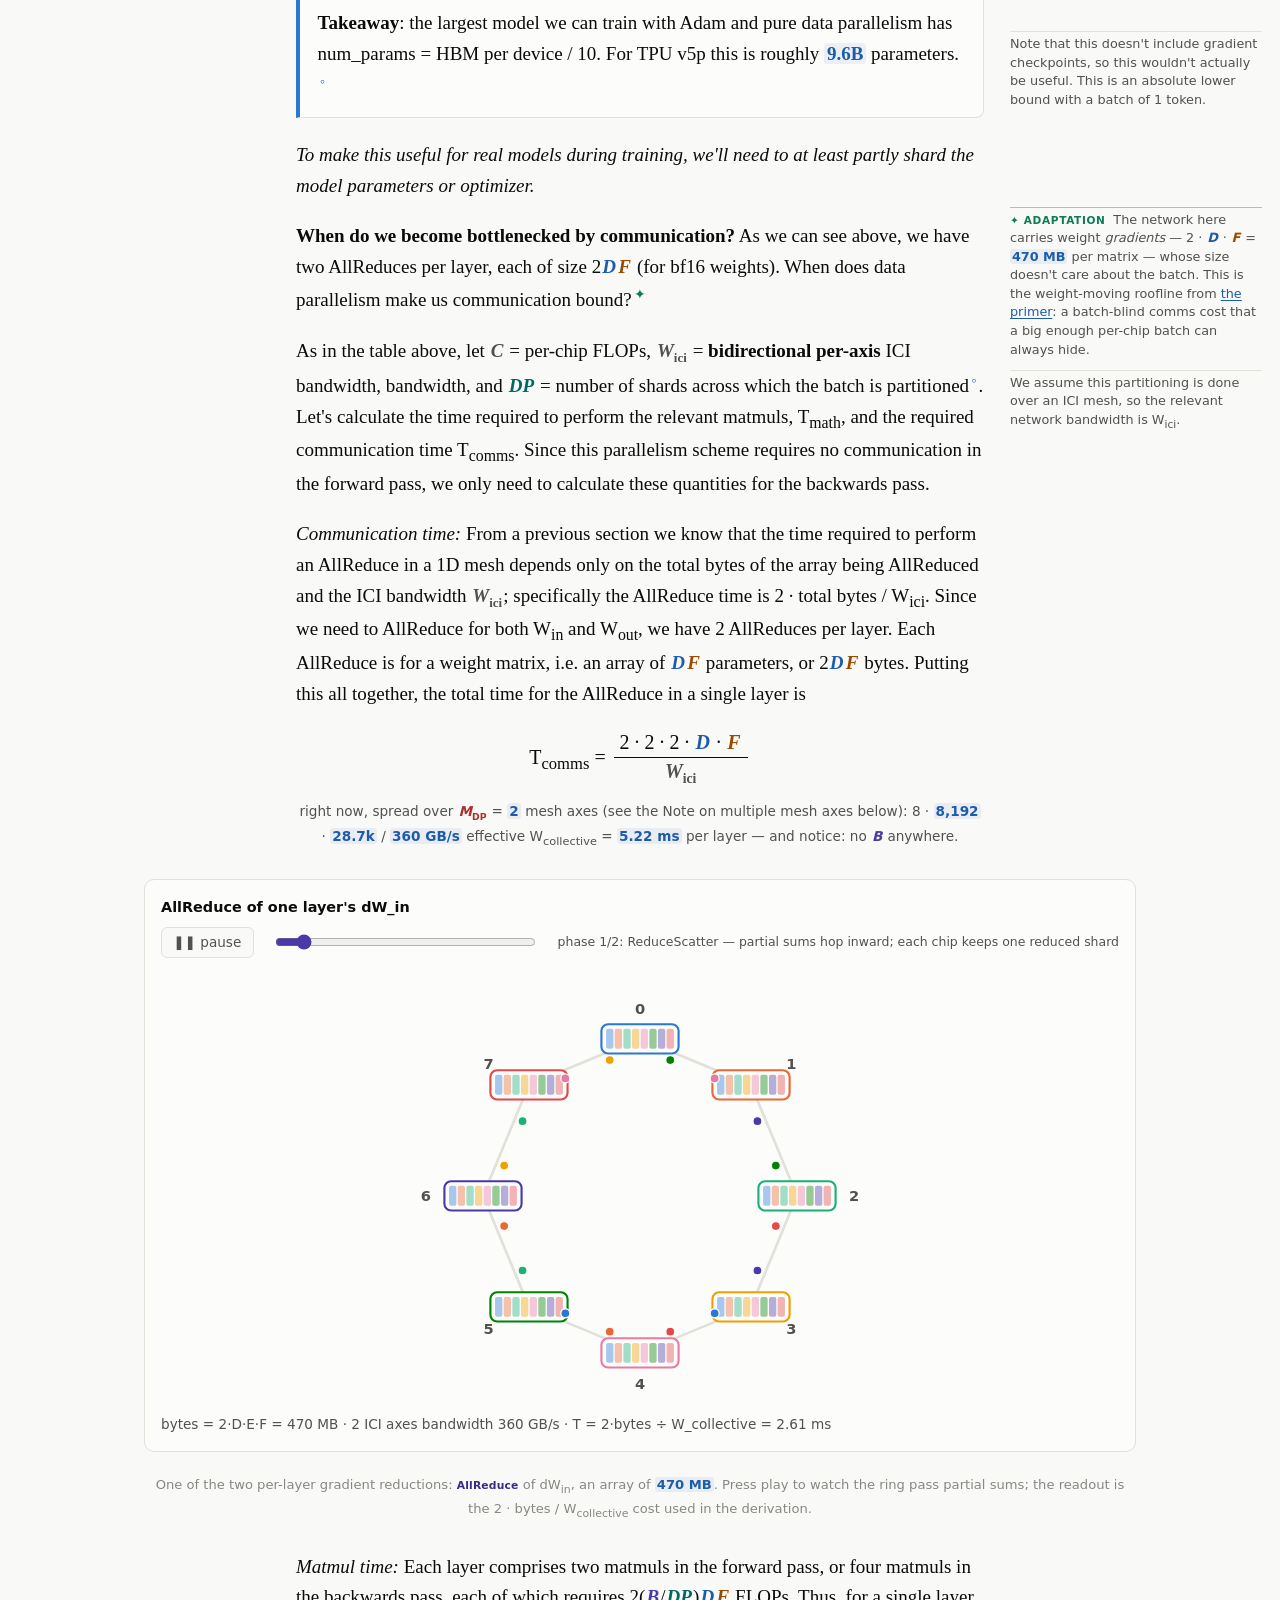
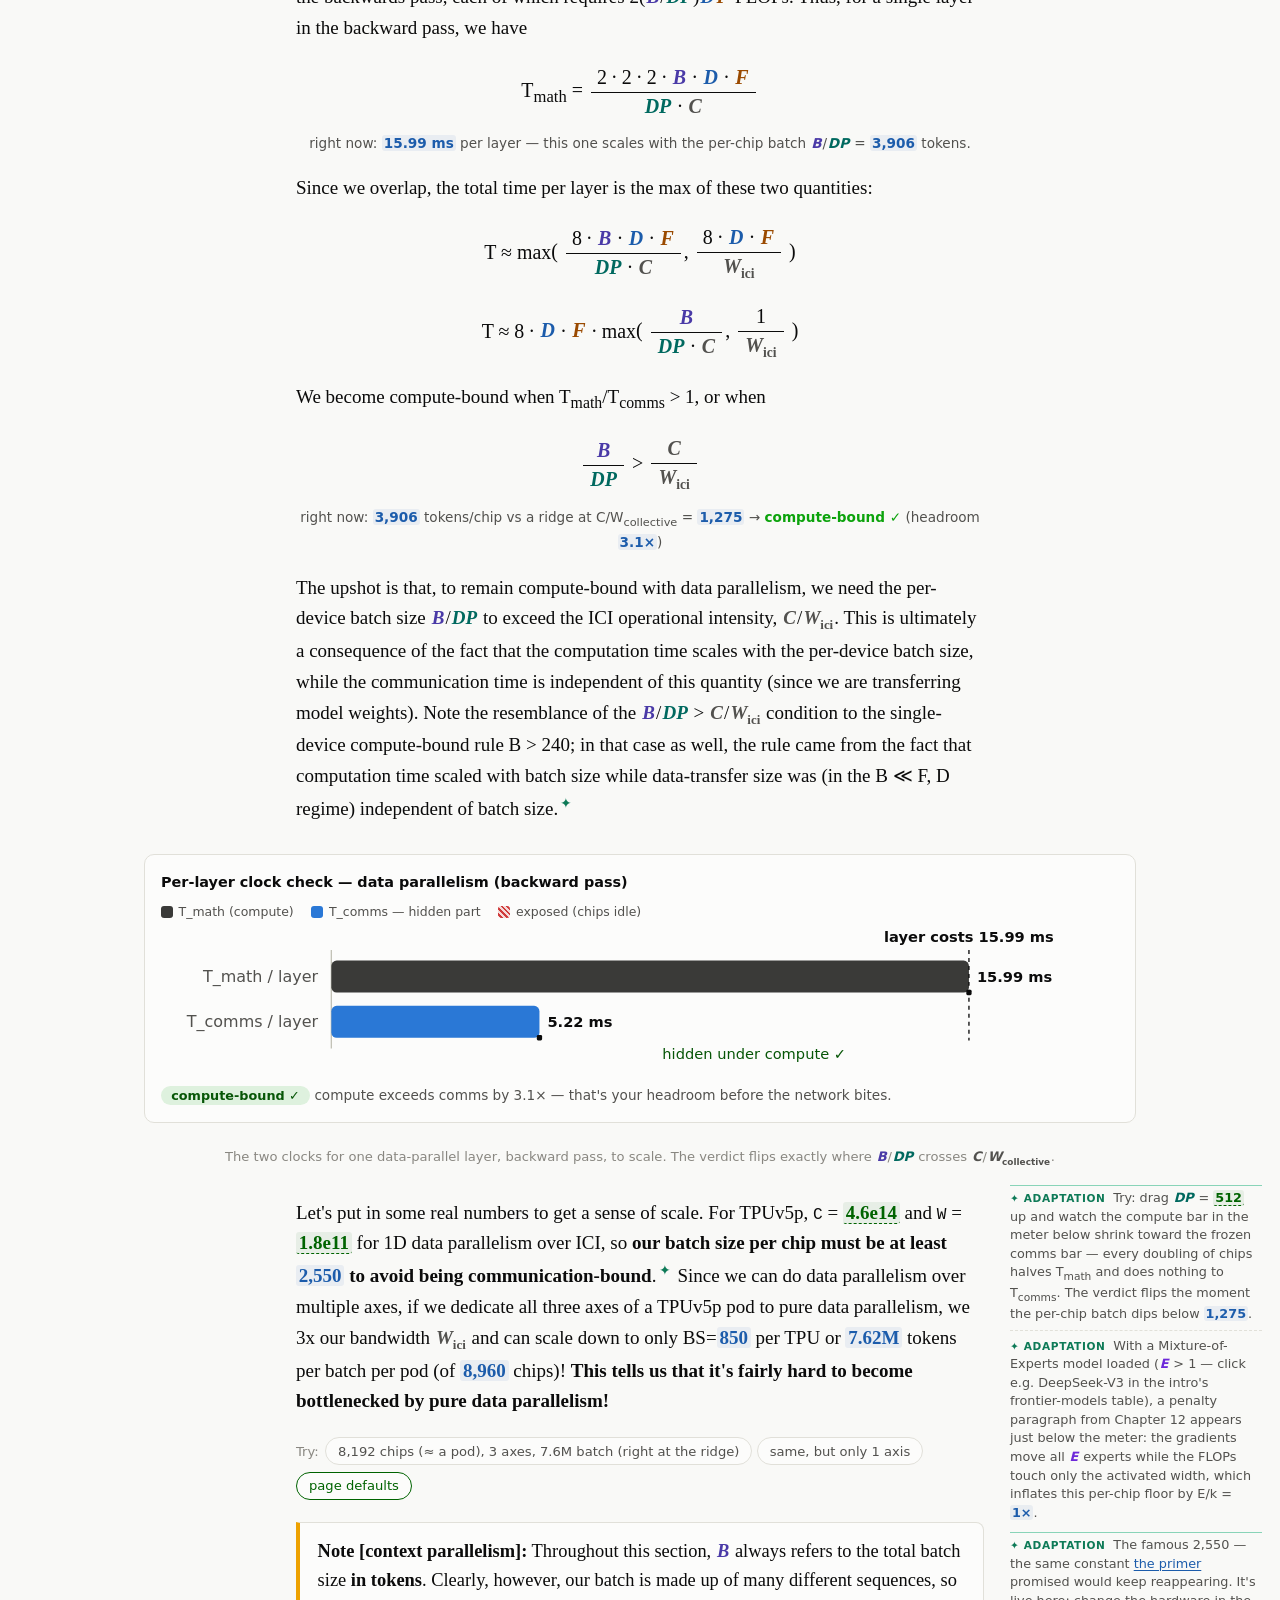
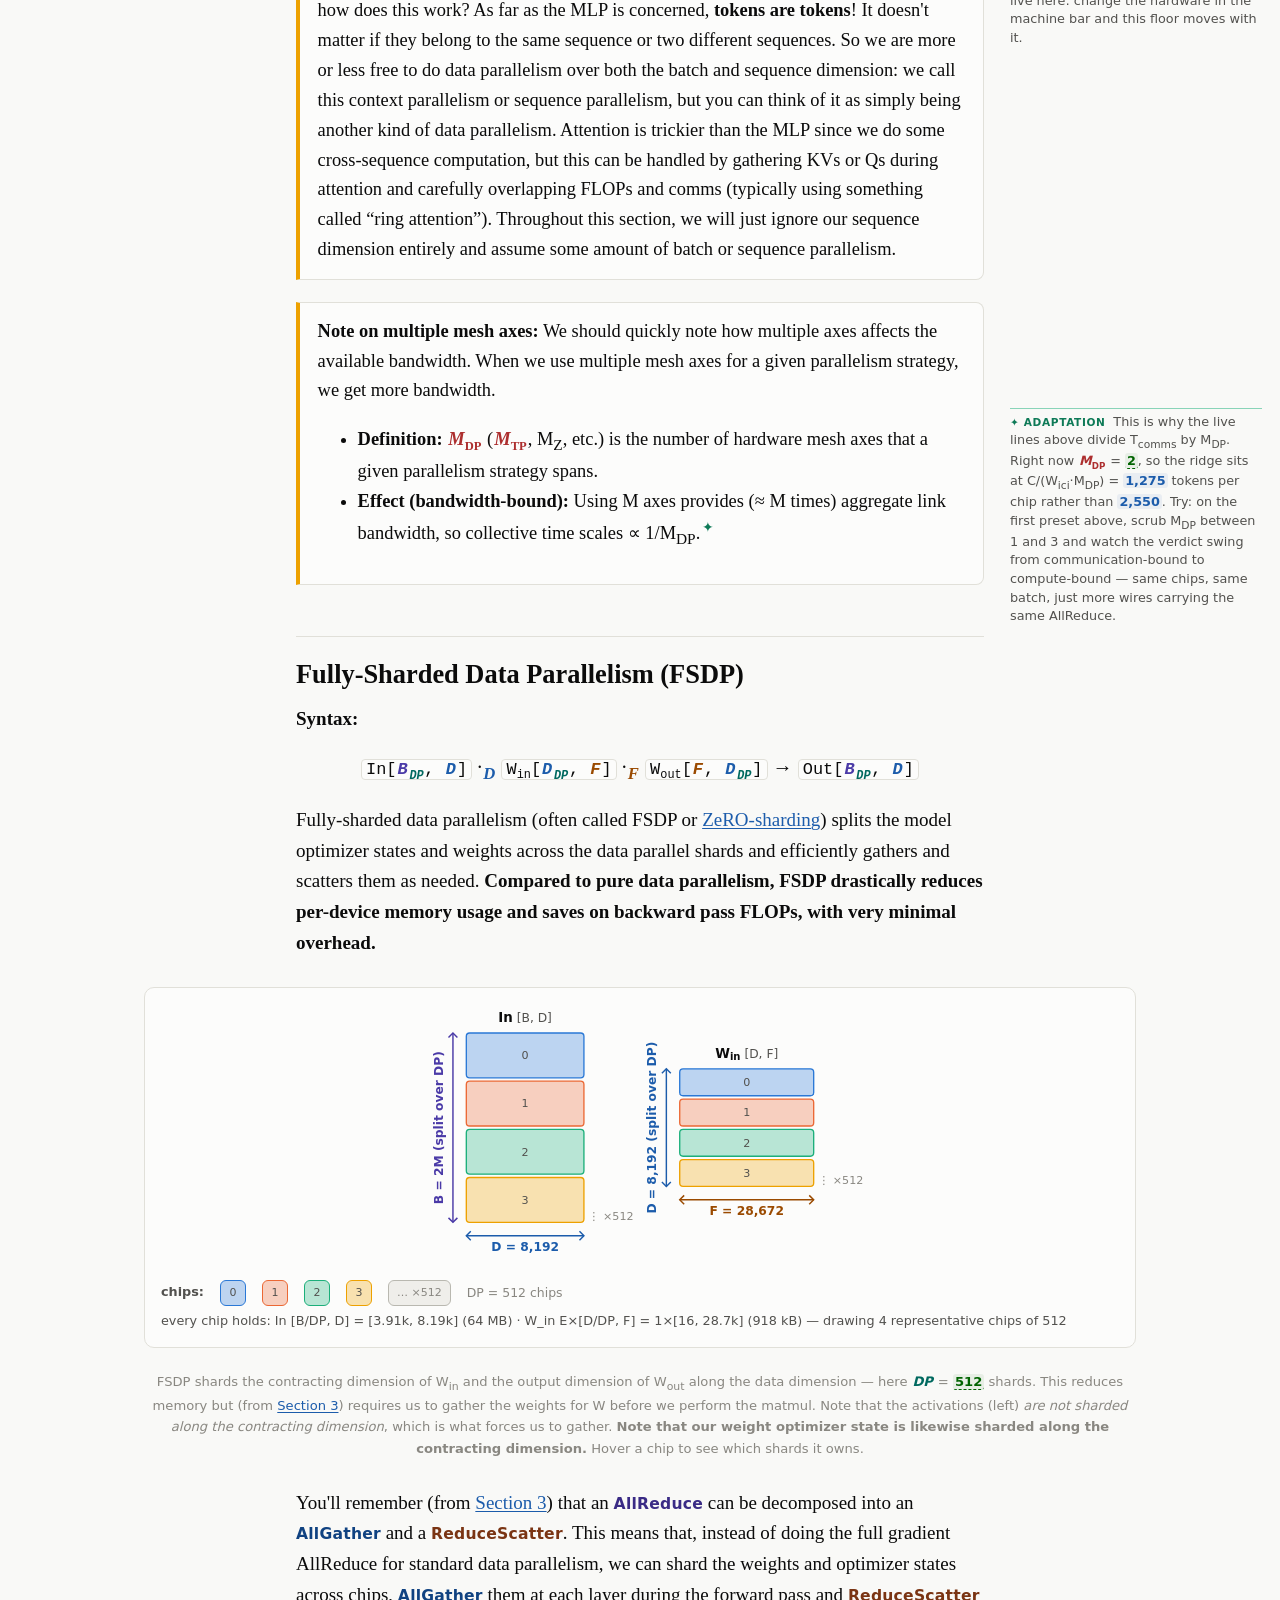
==== commit b9b89bfe: "Adversarial correctness review (Sol/OpenAI Codex) + disclosure repairs Sol's review, applied by the " ====
--- a/index.html
+++ b/index.html
@@ -4,7 +4,7 @@
 <meta charset="utf-8">
 <meta name="viewport" content="width=device-width, initial-scale=1">
 <title>How to Parallelize a Transformer for Training — an explorable explanation</title>
-<meta name="description" content="An interactive adaptation of Part 5 of “How to Scale Your Model”: data parallelism, FSDP, tensor parallelism, and pipeline parallelism — with every number, equation, and diagram live.">
+<meta name="description" content="An interactive TPU/GPU adaptation of the JAX Scaling Book training rooflines: DP, FSDP, TP, mixed sharding, pipeline and expert parallelism.">
 <link rel="stylesheet" href="css/style.css">
 </head>
 <body>
@@ -12,22 +12,21 @@
 <div class="machine" aria-label="shared model configuration">
   <span class="group"><span class="glabel">Model</span>
     <select id="model-preset" aria-label="model preset">
-      <option value='{"D":8192,"F":28672,"L":80,"E":1,"k":1}'>LLaMA-3 70B</option>
-      <option value='{"D":5120,"F":13824,"L":40,"E":1,"k":1}'>LLaMA-2 13B</option>
-      <option value='{"D":3072,"F":49152,"L":28,"E":1,"k":1}'>Gemma 7B</option>
-      <option value='{"D":7168,"F":2048,"L":61,"E":257,"k":9}'>DeepSeek-V3</option>
-      <option value='{"D":7168,"F":3072,"L":93,"E":898,"k":18}'>Kimi K3</option>
-      <option value='{"D":6144,"F":2048,"L":78,"E":257,"k":9}'>GLM-5.2</option>
-      <option value='{"D":7168,"F":3072,"L":61,"E":385,"k":7}'>DeepSeek-V4-Pro</option>
-      <option value='{"D":8192,"F":2048,"L":92,"E":513,"k":11}'>Qwen3.8-2.4T-A95B</option>
-      <option value='{"D":6144,"F":3072,"L":66,"E":258,"k":8}'>Inkling</option>
-      <option value='{"D":6144,"F":3072,"L":60,"E":129,"k":5}'>MiniMax-M3</option>
+      <option value='{"D":8192,"F":28672,"L":80,"E":1,"k":1,"Sexp":0}'>LLaMA-3 70B</option>
+      <option value='{"D":5120,"F":13824,"L":40,"E":1,"k":1,"Sexp":0}'>LLaMA-2 13B</option>
+      <option value='{"D":3072,"F":24576,"L":28,"E":1,"k":1,"Sexp":0}'>Gemma 7B</option>
+      <option value='{"D":7168,"F":2048,"L":61,"E":257,"k":9,"Sexp":1}'>DeepSeek-V3</option>
+      <option value='{"D":6144,"F":2048,"L":78,"E":257,"k":9,"Sexp":1}'>GLM-5.2</option>
+      <option value='{"D":7168,"F":3072,"L":61,"E":385,"k":7,"Sexp":1}'>DeepSeek-V4-Pro</option>
+      <option value='{"D":8192,"F":2048,"L":92,"E":513,"k":11,"Sexp":1}'>Qwen3.8-2.4T-A95B</option>
+      <option value='{"D":6144,"F":3072,"L":66,"E":258,"k":8,"Sexp":2}'>Inkling</option>
+      <option value='{"D":6144,"F":3072,"L":60,"E":129,"k":5,"Sexp":1}'>MiniMax-M3</option>
       <option value="custom">custom…</option>
     </select>
-    <span class="v v-D">D</span>=<span class="t-var" data-var="D" data-min="512" data-max="65536" data-snap="pow2" data-fmt="int"></span>
-    <span class="v v-F">F</span>=<span class="t-var" data-var="F" data-min="512" data-max="262144" data-scale="log" data-snap="125" data-fmt="si"></span>
+    <span class="v v-D">D</span>=<span class="t-var" data-var="D" data-min="512" data-max="65536" data-snap="int" data-fmt="int"></span>
+    <span class="v v-F">F</span>=<span class="t-var" data-var="F" data-min="512" data-max="262144" data-scale="log" data-snap="int" data-fmt="si"></span>
     <span class="v v-L">L</span>=<span class="t-var" data-var="L" data-min="1" data-max="200" data-scale="lin" data-snap="int" data-fmt="int"></span>
-    <span class="v v-E">E</span>=<span class="t-var" data-var="E" data-min="1" data-max="2048" data-scale="log" data-snap="pow2" data-fmt="int"></span>·<span class="v v-k">k</span>=<span class="t-var" data-var="k" data-min="1" data-max="64" data-scale="lin" data-snap="int" data-fmt="int"></span>
+    <span class="v v-E">E</span>=<span class="t-var" data-var="E" data-min="1" data-max="2048" data-scale="log" data-snap="int" data-fmt="int"></span>·<span class="v v-k">k</span>=<span class="t-var" data-var="k" data-min="1" data-max="64" data-scale="lin" data-snap="int" data-fmt="int"></span><span class="t-show inline" data-expr="E&gt;1">·shared=<span class="t-var" data-var="Sexp" data-min="0" data-max="64" data-scale="lin" data-snap="int" data-fmt="int"></span></span>
   </span>
   <span class="group"><span class="glabel">Hardware</span>
     <select id="hw-preset" aria-label="hardware preset">
@@ -37,6 +36,7 @@
       <option value='{"C":2.25e15,"Wici":9e11,"Wdcn":5e10,"HBM":1.8e11,"podSize":8,"gpu":1,"MDP":1,"MTP":1,"effC":0.69,"effIci":0.82,"effDcn":0.85}'>B200 (8-GPU node)</option>
       <option value='{"C":2.5e15,"Wici":9e11,"Wdcn":5e10,"HBM":1.86e11,"podSize":72,"gpu":1,"MDP":1,"MTP":1,"effC":0.70,"effIci":0.82,"effDcn":0.85}'>GB200 NVL72</option>
       <option value='{"C":2.5e15,"Wici":9e11,"Wdcn":1e11,"HBM":2.88e11,"podSize":72,"gpu":1,"MDP":1,"MTP":1,"effC":0.70,"effIci":0.82,"effDcn":0.85}'>GB300 NVL72</option>
+      <option value='{"C":9.9e14,"Wici":2e11,"Wdcn":5e10,"HBM":8e10,"podSize":8,"gpu":1,"MDP":1,"MTP":1,"effC":0.73,"effIci":0.80,"effDcn":0.85}'>H800 (DeepSeek)</option>
       <option value="custom">custom…</option>
     </select>
     <span class="v v-C">C</span>=<span class="t-var" data-var="C" data-min="1e13" data-max="5e15" data-scale="log" data-fmt="flops"></span>
@@ -60,7 +60,7 @@
   <a href="#mixed" class="sub">FSDP + Tensor Parallelism</a>
   <a href="#expert-parallelism" class="sub">Expert Parallelism</a>
   <a href="#pipelining" class="sub">Pipelining</a>
-  <a href="#pods" class="sub">Scaling Across Pods</a>
+  <a href="#pods" class="sub t-show" data-expr="1-gpu">Scaling Across Pods</a>
   <a href="#gpus" class="sub">The GPU Network Model</a>
   <a href="#takeaways">Takeaways</a>
   <a href="#problems">Problems to Work</a>
@@ -71,19 +71,19 @@
 <header>
   <h1>How to Parallelize a Transformer for Training</h1>
   <p class="byline">An <em>explorable</em> adaptation of <a href="https://jax-ml.github.io/scaling-book/training/">Part 5 of “How to Scale Your Model”</a> by Jacob Austin, Sholto Douglas, Roy Frostig, Anselm Levskaya, Charlie Chen, Sharad Vikram, Federico Lebron, Peter Choy, Vinay Ramasesh, Albert Webson &amp; Reiner Pope (Google DeepMind).</p>
-  <p class="dek">Here we discuss four main parallelism schemes used during LLM training: data parallelism, fully-sharded data parallelism (FSDP), tensor parallelism, and pipeline parallelism. For each, we calculate at what point we become bottlenecked by communication.</p>
+  <p class="dek">✦ We begin with the original dense TPU schemes — data parallelism, FSDP, tensor parallelism, their mixed form, and pipelining — then splice in the GPU fabric model and expert parallelism for MoEs. For each, we ask when communication becomes the bottleneck. <span style="font-size:0.85em">(This summary is the adaptation’s; the chapter’s own dek described its four dense schemes.)</span></p>
 
   <div class="howto">
     <p style="margin:0 0 .6em"><strong>This page is a working model, not a description of one.</strong>
     Every <span class="k">green number</span> can be dragged left or right, or double-clicked to type an exact value. Every <span class="k">blue number</span> is computed live from the green ones — try it here: drag the batch
     <span class="k"><span class="t-var" data-var="B" data-min="1e4" data-max="1e9" data-scale="log" data-snap="125" data-fmt="tokens"></span></span> and watch the per-chip batch
-    <span class="k"><span class="t-out" data-expr="B/DP" data-fmt="int"></span></span> follow (hover any blue number for its formula). All of them share <em>one</em> model of a training run (the strip pinned above), so a change made anywhere propagates everywhere: equations, diagrams, charts, even the answers to the exercises. And scrub without fear —
+    <span class="k"><span class="t-out" data-expr="B/DP" data-fmt="int"></span></span> follow (hover any blue number for its formula). They share one model-and-hardware state, so a change made anywhere propagates everywhere. Parallelism degrees remain scheme-local: the dense mixed group uses <span class="eq-i">N = DP·TP</span>, while EP and PP are modeled in their own sections; composite worked examples state their full product explicitly. And scrub without fear —
     <button class="reset">reset</button> restores every scrubbed number to its default while keeping your model, hardware, and spec/measured picks (it's the same button as in the top bar, which lights up orange whenever a scrub has strayed), any single number reverts on its own when you double-click it and commit it blank, and the browser's back button walks through your earlier configurations.</p>
-    <p style="margin:0"><strong>Whose words are you reading?</strong> The main column is the original chapter's text (© 2022 Maruan Al-Shedivat, © 2025 Google LLC, <a href="LICENSE-scaling-book.txt">MIT license</a>), with a handful of disclosed conventions:
+    <p style="margin:0"><strong>Whose words are you reading?</strong> Source passages come from the original TPU and GPU chapters (© 2022 Maruan Al-Shedivat, © 2025 Google LLC, <a href="LICENSE-scaling-book.txt">MIT license</a>); AI-authored departures are explicitly labeled, with these conventions:
     wherever the chapter printed a fixed number, this page computes it live (these in-place swaps aren't individually marked);
     the interactive figures and their captions replace the original static figures;
-    <span class="k">✦&nbsp;margin notes</span> are this adaptation's voice — written by Fable, the Anthropic model that built this edition — instructions, asides, and the added
-    <a href="#roofline">roofline primer</a>, <a href="#expert-parallelism">expert parallelism</a>, and <a href="#gpus">GPU network</a> sections;
+    <span class="k">✦&nbsp;margin notes</span> and passages explicitly labeled as adaptation are AI-written editorial voice — the initial edition was built by Fable (Anthropic) and this adversarial review and its corrections were performed by OpenAI Codex — including instructions, asides, and the new
+    <a href="#roofline">roofline primer</a>; the <a href="#expert-parallelism">expert parallelism</a> and <a href="#gpus">GPU network</a> sections instead mash up Chapter 12 source passages, with their AI-written connective and adaptation prose labeled by the same convention;
     the chapter's single-letter mesh-axis names are rendered as named parallelism degrees throughout — its X is <span class="k">DP</span>, its Y is <span class="k">TP</span>, the pipelining section's Z is <span class="k">PP</span>, and chapter 12's expert axis Z is <span class="k">EP</span> (a global substitution; each is its own scrubbable variable, adjusted in the text where its section uses it);
     under a GPU preset the hardware vocabulary follows suit — TPU→GPU, ICI→NVLink, DCN→InfiniBand, pod→node, MXU→tensor&nbsp;core — so the article reads as one consistent machine, and any TPU preset restores the chapter's exact words (sentences that deliberately <em>compare</em> the two never swap);
     content woven <span class="add">into the chapter's text by this edition</span> carries a dotted underline like that (and splice edits beside it that standard quotation practice would allow — a bracket or an ellipsis — go unmarked);
@@ -144,7 +144,7 @@
   <thead><tr><th>Notation</th><th>Meaning (model parameters)</th><th>Live value</th></tr></thead>
   <tbody>
     <tr><td><i class="v v-D">D</i></td><td><strong>d</strong><sub>model</sub> (the hidden dimension/residual stream dim)</td>
-      <td><span class="t-var" data-var="D" data-min="512" data-max="65536" data-scale="log" data-snap="pow2" data-fmt="int"></span></td></tr>
+      <td><span class="t-var" data-var="D" data-min="512" data-max="65536" data-scale="log" data-snap="int" data-fmt="int"></span></td></tr>
     <tr><td><i class="v v-F">F</i></td><td><strong>d</strong><sub>ff</sub> (the feed-forward dimension)<span class="sn adapt"><button class="sn-ref" aria-label="adaptation note">✦</button><span class="sn-body"><span class="sn-tag">adaptation</span>
       <strong>F convention (everywhere):</strong> the width of <em>one
       expert</em> (= d<sub>ff</sub> when dense); math runs through
@@ -155,7 +155,7 @@
       DeepSeek-V3 runs its first three layers dense at a much wider width —
       and this page approximates such models as uniformly MoE. Hover any
       <i class="v v-F">F</i> for the live widths.</span></span></td>
-      <td><span class="t-var" data-var="F" data-min="512" data-max="262144" data-scale="log" data-snap="pow2" data-fmt="int"></span></td></tr>
+      <td><span class="t-var" data-var="F" data-min="512" data-max="262144" data-scale="log" data-snap="int" data-fmt="int"></span></td></tr>
     <tr><td><i class="v v-B">B</i></td><td>Batch dimension (number of tokens in the batch; total, not per-device)</td>
       <td><span class="t-var" data-var="B" data-min="1e4" data-max="1e9" data-scale="log" data-snap="125" data-fmt="tokens"></span></td></tr>
     <tr><td>T</td><td>Sequence length</td><td>—</td></tr>
@@ -169,7 +169,7 @@
   <tbody>
     <tr><td><i class="v v-C">C</i></td><td>FLOPS/s per chip</td>
       <td><span class="t-out" data-expr="C" data-fmt="flops"></span></td></tr>
-    <tr><td><i class="v v-W">W</i></td><td>Network bandwidth (bidirectional, often subscripted as e.g. <i class="v v-W">W<sub>ici</sub></i> or <i class="v v-W">W<sub>dcn</sub></i>)</td>
+    <tr><td><i class="v v-W">W</i></td><td>Network bandwidth (<span class="t-show inline" data-expr="1-gpu">bidirectional per TPU mesh axis</span><span class="t-show inline" data-expr="gpu">one-way GPU or node egress</span>, often subscripted as e.g. <i class="v v-W">W<sub>ici</sub></i> or <i class="v v-W">W<sub>dcn</sub></i>)</td>
       <td><span class="t-out" data-expr="Wici" data-fmt="bw"></span> <span class="tm" data-g="gpu">ici</span> · <span class="t-out" data-expr="Wdcn" data-fmt="bw"></span> <span class="tm" data-g="ib">dcn</span></td></tr>
     <tr><td><i class="v v-DP">DP</i></td><td>Number of chips along the data-parallel mesh axis <span class="add">(the chapter's X)</span></td>
       <td><span class="t-out" data-expr="DP" data-fmt="int"></span></td></tr>
@@ -185,66 +185,64 @@
 </table>
 
 <details class="algo" open>
-  <summary>✦ adaptation — this notation, worn by the chapter's dense models and today's frontier open-source ones (click a model to load its shape)</summary>
+  <summary>✦ adaptation — this notation, worn by the chapter's dense models and today's frontier open-source ones (supported rows are clickable)</summary>
   <p>The chapter's examples are dense LLaMA-era models; the frontier has since gone
   Mixture-of-Experts.<span class="sn adapt"><button class="sn-ref" aria-label="source note">✦</button><span class="sn-body">Shapes
   from each model's published <code>config.json</code> on Hugging Face; parameter
   totals from its safetensors metadata. Retrieved August 2026.</span></span>
-  E and k count shared experts, so k·<i class="v v-F">F</i> is the exact
-  activated width; column headers explain each field. The dense models from the
+  E and k count shared experts, so k·<i class="v v-F">F</i> is the activated
+  width for the architectures represented by the live presets; column headers
+  explain each field. The dense models from the
   top-bar dropdown lead the table for contrast, and whichever model is loaded
   shows its row in live green — scrub it right here.</p>
   <div class="tbl-wrap"><table class="tbl tbl-compact sortable">
     <thead><tr>
-      <th data-tip="Click a model name to load its shape (D, F, L) into the page's shared state; click this header to sort alphabetically.">Model</th>
+      <th data-tip="Click a supported model button to load its shape (D, F, L) into the page's shared state; click this header to sort alphabetically.">Model</th>
       <th class="num" data-tip="Total parameter count, read from the model's safetensors metadata on Hugging Face. For MoE models most of these sit in experts that are idle for any given token.">params</th>
       <th class="num" data-tip="d_model — the hidden / residual-stream dimension (config: hidden_size).">D</th>
       <th class="num" data-tip="Per-expert feed-forward width (config: moe_intermediate_size; plain d_ff for a dense model). This is the page's F. FLOPs terms use k·F; weight terms use E·F.">F</th>
       <th class="num" data-tip="Activated feed-forward width per token = k·F — the width a token actually multiplies through, i.e. what the chapter's dense equations call F. Display only; the state stores F and k.">act. k·F</th>
       <th class="num" data-tip="Number of transformer layers (config: num_hidden_layers).">L</th>
-      <th class="num" data-tip="Total experts holding weights per MoE layer, INCLUDING shared experts (one more than the configs' routed count). Weights scale with E; per-token FLOPs don't — that gap is why MoE models make data parallelism harder (comms move all E experts' gradients while FLOPs only touch k).">E</th>
+      <th class="num" data-tip="Total experts holding weights per MoE layer, INCLUDING shared experts (routed count plus shared count). Weights scale with E; per-token FLOPs don't — that gap is why MoE models make data parallelism harder (comms move all E experts' gradients while FLOPs only touch k).">E</th>
       <th class="num" data-tip="Experts activated per token, INCLUDING always-on shared experts — equal to Chapter 12's plain top-k whenever there are no shared experts.">k</th>
     </tr></thead>
     <tbody>
-      <tr><td><button class="t-preset" data-set='{"D":8192,"F":28672,"L":80,"E":1,"k":1}'>LLaMA-3 70B</button> <span style="color:var(--muted);font-size:0.85em">(chapter default)</span></td>
+      <tr><td><button class="t-preset" data-set='{"D":8192,"F":28672,"L":80,"E":1,"k":1,"Sexp":0}'>LLaMA-3 70B</button> <span style="color:var(--muted);font-size:0.85em">(chapter default)</span></td>
         <td class="num">70.6B</td><td class="num" data-live="D">8,192</td><td class="num" data-live="F">28,672</td><td class="num" data-live-expr="k*F">28,672</td><td class="num" data-live="L">80</td><td class="num" data-live="E">1</td><td class="num" data-live="k">1</td></tr>
-      <tr><td><button class="t-preset" data-set='{"D":5120,"F":13824,"L":40,"E":1,"k":1}'>LLaMA-2 13B</button></td>
+      <tr><td><button class="t-preset" data-set='{"D":5120,"F":13824,"L":40,"E":1,"k":1,"Sexp":0}'>LLaMA-2 13B</button></td>
         <td class="num">13.0B</td><td class="num" data-live="D">5,120</td><td class="num" data-live="F">13,824</td><td class="num" data-live-expr="k*F">13,824</td><td class="num" data-live="L">40</td><td class="num" data-live="E">1</td><td class="num" data-live="k">1</td></tr>
-      <tr><td><button class="t-preset" data-set='{"D":3072,"F":49152,"L":28,"E":1,"k":1}'>Gemma 7B</button></td>
-        <td class="num">8.54B</td><td class="num" data-live="D">3,072</td><td class="num" data-live="F">49,152</td><td class="num" data-live-expr="k*F">49,152</td><td class="num" data-live="L">28</td><td class="num" data-live="E">1</td><td class="num" data-live="k">1</td></tr>
-      <tr><td><button class="t-preset" data-set='{"D":7168,"F":2048,"L":61,"E":257,"k":9}'>DeepSeek-V3</button><span class="sn adapt"><button class="sn-ref" aria-label="note">✦</button><span class="sn-body">Counting
+      <tr><td><button class="t-preset" data-set='{"D":3072,"F":24576,"L":28,"E":1,"k":1,"Sexp":0}'>Gemma 7B</button></td>
+        <td class="num">8.54B</td><td class="num" data-live="D">3,072</td><td class="num" data-live="F" data-tip="Gemma config intermediate_size = 24,576. This page follows the chapter's two-main-matmul convention and does not double F for the gated input projection.">24,576</td><td class="num" data-live-expr="k*F">24,576</td><td class="num" data-live="L">28</td><td class="num" data-live="E">1</td><td class="num" data-live="k">1</td></tr>
+      <tr><td><button class="t-preset" data-set='{"D":7168,"F":2048,"L":61,"E":257,"k":9,"Sexp":1}'>DeepSeek-V3</button><span class="sn adapt"><button class="sn-ref" aria-label="note">✦</button><span class="sn-body">Counting
 example: 256 routed + 1 shared expert → E&nbsp;257; top-8 + shared →
 k&nbsp;9. Its first three layers are actually dense (see the F-convention
 note above).</span></span></td>
         <td class="num">685B</td><td class="num" data-live="D">7,168</td><td class="num" data-live="F">2,048</td><td class="num" data-live-expr="k*F">18,432</td><td class="num" data-live="L">61</td><td class="num" data-live="E">257</td><td class="num" data-live="k" data-tip="Routed top-k + the always-on shared expert (the page&#39;s k is their sum; sorting uses the routed count).">8+1</td></tr>
-      <tr><td><button class="t-preset" data-set='{"D":7168,"F":3072,"L":93,"E":898,"k":18}'>Kimi K3</button><span class="sn adapt"><button class="sn-ref" aria-label="note">✦</button><span class="sn-body">K3's
-latent-MoE architecture makes its per-expert F the roughest here: the config
-lists a 3,072 latent width and a 3,584 routed-expert width; we use the
-latent width.</span></span></td>
-        <td class="num">2.78T</td><td class="num" data-live="D">7,168</td><td class="num" data-live="F" data-tip="≈ because K3 is a latent MoE: the config lists a 3,072 latent width and a 3,584 routed-expert width; this page uses the latent width (see the margin note by the model name).">≈3,072</td><td class="num" data-live-expr="k*F" data-tip="Inherits the ≈ from F: this is k × the approximate 3,072 latent width.">≈55,296</td><td class="num" data-live="L">93</td><td class="num" data-live="E">898</td><td class="num" data-live="k" data-tip="Routed top-k + the always-on shared expert (the page&#39;s k is their sum; sorting uses the routed count).">17+1</td></tr>
-      <tr><td><button class="t-preset" data-set='{"D":6144,"F":2048,"L":78,"E":257,"k":9}'>GLM-5.2</button></td>
+      <tr><td>Kimi K3 <span style="color:var(--muted);font-size:0.85em">(reference only)</span><span class="sn adapt"><button class="sn-ref" aria-label="note">✦</button><span class="sn-body">K3 is not a live preset because its routed experts operate after a projection from residual D&nbsp;=&nbsp;7,168 into a 3,584-wide latent space. Its routed-expert intermediate width is F&nbsp;=&nbsp;3,072. The page's single D×F expert model cannot represent both dimensions faithfully.</span></span></td>
+        <td class="num">2.78T</td><td class="num">7,168</td><td class="num" data-tip="Config moe_intermediate_size = 3,072. The separate routed_expert_hidden_size = 3,584 is the latent input/output projection width.">3,072</td><td class="num" data-tip="Arithmetic only: (top-16 routed + 2 shared) × 3,072. This is not loaded into the page because K3's routed matmuls use latent D = 3,584, not residual D = 7,168.">55,296</td><td class="num">93</td><td class="num" data-tip="896 routed experts + 2 shared experts.">896+2</td><td class="num" data-tip="Top-16 routed experts + 2 always-on shared experts.">16+2</td></tr>
+      <tr><td><button class="t-preset" data-set='{"D":6144,"F":2048,"L":78,"E":257,"k":9,"Sexp":1}'>GLM-5.2</button></td>
         <td class="num">753B</td><td class="num" data-live="D">6,144</td><td class="num" data-live="F">2,048</td><td class="num" data-live-expr="k*F">18,432</td><td class="num" data-live="L">78</td><td class="num" data-live="E">257</td><td class="num" data-live="k" data-tip="Routed top-k + the always-on shared expert (the page&#39;s k is their sum; sorting uses the routed count).">8+1</td></tr>
-      <tr><td><button class="t-preset" data-set='{"D":7168,"F":3072,"L":61,"E":385,"k":7}'>DeepSeek-V4-Pro</button></td>
+      <tr><td><button class="t-preset" data-set='{"D":7168,"F":3072,"L":61,"E":385,"k":7,"Sexp":1}'>DeepSeek-V4-Pro</button></td>
         <td class="num">1.60T</td><td class="num" data-live="D">7,168</td><td class="num" data-live="F">3,072</td><td class="num" data-live-expr="k*F">21,504</td><td class="num" data-live="L">61</td><td class="num" data-live="E">385</td><td class="num" data-live="k" data-tip="Routed top-k + the always-on shared expert (the page&#39;s k is their sum; sorting uses the routed count).">6+1</td></tr>
-      <tr><td><button class="t-preset" data-set='{"D":8192,"F":2048,"L":92,"E":513,"k":11}'>Qwen3.8-2.4T-A95B</button></td>
+      <tr><td><button class="t-preset" data-set='{"D":8192,"F":2048,"L":92,"E":513,"k":11,"Sexp":1}'>Qwen3.8-2.4T-A95B</button></td>
         <td class="num">2.45T</td><td class="num" data-live="D">8,192</td><td class="num" data-live="F">2,048</td><td class="num" data-live-expr="k*F">22,528</td><td class="num" data-live="L">92</td><td class="num" data-live="E">513</td><td class="num" data-live="k" data-tip="Routed top-k + the always-on shared expert (the page&#39;s k is their sum; sorting uses the routed count).">10+1</td></tr>
-      <tr><td><button class="t-preset" data-set='{"D":6144,"F":3072,"L":66,"E":258,"k":8}'>Inkling</button></td>
-        <td class="num">952B</td><td class="num" data-live="D">6,144</td><td class="num" data-live="F">3,072</td><td class="num" data-live-expr="k*F">24,576</td><td class="num" data-live="L">66</td><td class="num" data-live="E">258</td><td class="num" data-live="k" data-tip="Routed top-k + the always-on shared expert (the page&#39;s k is their sum; sorting uses the routed count).">7+1</td></tr>
-      <tr><td><button class="t-preset" data-set='{"D":6144,"F":3072,"L":60,"E":129,"k":5}'>MiniMax-M3</button></td>
+      <tr><td><button class="t-preset" data-set='{"D":6144,"F":3072,"L":66,"E":258,"k":8,"Sexp":2}'>Inkling</button></td>
+        <td class="num">952B</td><td class="num" data-live="D">6,144</td><td class="num" data-live="F">3,072</td><td class="num" data-live-expr="k*F">24,576</td><td class="num" data-live="L">66</td><td class="num" data-live="E">258</td><td class="num" data-live="k" data-tip="Top-6 routed experts + 2 always-on shared experts; the page's k is their sum.">6+2</td></tr>
+      <tr><td><button class="t-preset" data-set='{"D":6144,"F":3072,"L":60,"E":129,"k":5,"Sexp":1}'>MiniMax-M3</button></td>
         <td class="num">427B</td><td class="num" data-live="D">6,144</td><td class="num" data-live="F">3,072</td><td class="num" data-live-expr="k*F">15,360</td><td class="num" data-live="L">60</td><td class="num" data-live="E">129</td><td class="num" data-live="k" data-tip="Routed top-k + the always-on shared expert (the page&#39;s k is their sum; sorting uses the routed count).">4+1</td></tr>
     </tbody>
   </table></div>
   <p style="font-family: var(--sans); font-size: 0.8rem; color: var(--muted); margin: 0.6rem 1rem 0.9rem;">
-  Click a model to load its shape (D, F, L, E, k) into the page's shared state
+  Click a supported model to load its shape (D, F, L, E, k) into the page's shared state
   (the top bar follows); click a column header to sort. F = per-expert width;
   act. k·F = activated width per token; E / k = total / activated experts,
-  counting shared. Notice how tight both width bands are: per-expert F is just
-  2,048 or 3,072 across every MoE model here (for the dense rows, the full d_ff
-  is itself the activated width), and the MoE activated width k·F clusters
-  between 15k and 25k even as totals span 427B to 2.78T. Since the
+  counting shared. Across the supported live MoE presets, per-expert F is just
+  2,048 or 3,072, and activated width k·F clusters between 15k and 25k even as
+  total parameter counts span hundreds of billions to trillions. Since the
   tensor-parallelism bound later in this chapter scales with the activated width
-  k·F, that clustering is why the TP limits look so similar across the frontier;
-  K3's k·F ≈ 55k is the outlier that buys headroom.</p>
+  k·F, that clustering is why the TP limits look so similar across the supported
+  frontier presets. K3 is retained as a reference row, but its latent-MoE shape is
+  deliberately not loaded into these formulas.</p>
 </details>
 
 <details class="algo" open id="hardware-table">
@@ -320,7 +318,7 @@
         <td class="num" data-tip-href="https://www.nvidia.com/en-us/data-center/gb300-nvl72/" data-tip-src="NVIDIA GB300 NVL72 page" data-tip="NVIDIA: same fifth-gen NVLink as GB200 — 1.8 TB/s bidirectional per GPU pair (2026-08-17).">900 GB/s</td>
         <td class="num" data-tip-href="https://jax-ml.github.io/scaling-book/gpus/" data-tip-src="scaling-book ch. 12 (GPUs)" data-live="effIci" data-tip="ESTIMATE: inherits H100’s ratio; nothing citable for GB300 collectives as of 2026-08-17.">≈0.82</td>
         <td class="num" data-tip-href="https://www.nvidia.com/en-us/data-center/gb300-nvl72/" data-tip-src="NVIDIA GB300 NVL72 page" data-tip="NVIDIA GB300 NVL72: two ConnectX-8 per Superchip — “800 Gb/s of network connectivity for each GPU” = 100 GB/s (2026-08-17).">100 GB/s</td>
-        <td class="num" data-tip-href="https://www.nvidia.com/en-us/data-center/gb300-nvl72/" data-tip-src="NVIDIA GB300 NVL72 page" data-tip="NVIDIA GB300 NVL72 spec: rack “20 TB” HBM3E ÷ 72 ≈ 288 GB per GPU (2026-08-17).">288 GB</td></tr>
+        <td class="num" data-tip-href="https://www.nvidia.com/en-us/data-center/gb300-nvl72/" data-tip-src="NVIDIA GB300 NVL72 page" data-tip="The preset uses 288 GB per GPU (20.736 TB raw across 72 GPUs); NVIDIA rounds the rack total to “20 TB” HBM3E (2026-08-17).">288 GB</td></tr>
       <tr><td><button class="t-preset" data-set='{"C":9.9e14,"Wici":2e11,"Wdcn":5e10,"HBM":8e10,"podSize":8,"gpu":1,"MDP":1,"MTP":1,"effC":0.73,"effIci":0.80,"effDcn":0.85}'>H800 (DeepSeek)</button></td>
         <td class="num" data-tip-href="https://www.waredb.com/processor/nvidia-h800" data-tip-src="waredb H800 spec sheet" data-tip="989.43 TFLOP/s dense bf16 — same Hopper tensor cores as H100 (export variant cut NVLink and FP64, not matmul). No vendor datasheet is public; secondary spec databases + the book agree.">989 TF</td>
         <td class="num" data-tip-href="https://arxiv.org/abs/2412.19437" data-tip-src="DeepSeek-V3 report (arXiv)" data-live="effC" data-tip="ESTIMATE: identical silicon to H100’s measured 0.73; DeepSeek-V3’s reported training throughput is consistent.">≈0.73</td>
@@ -353,7 +351,7 @@
   (up-projection) and <strong>W<sub>out</sub></strong>: <span class="shape">bf16[F, D]</span>
   (down-projection) with an input <strong>In</strong>: <span class="shape">bf16[B, D]</span>.
   Box edges are drawn to (log) scale from the live dimensions — drag
-  <i class="v v-F">F</i> = <span class="t-var" data-var="F" data-min="512" data-max="262144" data-scale="log" data-snap="pow2" data-fmt="int"></span>
+  <i class="v v-F">F</i> = <span class="t-var" data-var="F" data-min="512" data-max="262144" data-scale="log" data-snap="int" data-fmt="int"></span>
   and watch the matrices fatten. Hover an edge to highlight that dimension
   everywhere on the page.</figcaption>
 </figure>
@@ -463,7 +461,10 @@
 
 <p class="dek" style="font-size:0.95rem; margin-top:-0.4rem;">✦ This entire section is an addition of this adaptation — the chapter's ideas, our framing. The original text resumes at <a href="#data-parallelism">Data Parallelism</a>.</p>
 
-<p>Everything in this chapter — every scheme, every derivation, every takeaway — is one picture wearing four costumes. Before we meet the costumes, let's get the picture into your fingers.</p>
+<p>The core DP/FSDP/TP rooflines in this chapter are one picture wearing a few
+costumes. Mixed sharding combines those clocks; expert and pipeline parallelism
+add topology- and scheduling-specific activation traffic. Before we meet them,
+let's get the core picture into your fingers.</p>
 
 <p>When a chip works on one layer of our Transformer, two clocks run <em>at the same time</em>:</p>
 
@@ -475,7 +476,11 @@
 
 <p>The <strong>network clock</strong>: whatever bytes this scheme moves have to squeeze through the interconnect at
 <span class="v v-W">W<sub>ici</sub></span> = <span class="t-var" data-var="Wici" data-min="1e10" data-max="2e12" data-scale="log" data-fmt="bw"></span>.
-Crucially, the hardware lets these two clocks <em>overlap</em>: the network can carry bytes while the <span class="tm">MXU</span> multiplies. So a layer doesn't cost the <em>sum</em> of the two times — it costs the <strong>max</strong>. Communication that fits under the compute clock is <em>free</em>. Communication that pokes out past it leaves silicon idle, and that overhang is exactly what "communication-bound" means.</p>
+Crucially, these two clocks <em>can</em> overlap when the implementation schedules
+the collective successfully: the network carries bytes while the <span class="tm">MXU</span>
+multiplies. Under that explicit assumption, a layer costs the <strong>max</strong>,
+not the sum. Communication that fits under the compute clock is hidden;
+communication that pokes out past it leaves silicon idle.</p>
 
 <figure class="breakout">
   <div class="widget" data-widget="overlap-timeline" data-opts='{}'></div>
@@ -484,7 +489,7 @@
 
 <p class="try">Try: with the toggle on <strong>weights</strong>, drag <span class="v v-B">B</span> = <span class="t-var" data-var="B" data-min="1e4" data-max="1e9" data-scale="log" data-snap="125" data-fmt="tokens"></span> down and watch only the <em>compute</em> bar shrink — the network bar doesn't hear the batch size at all, so at some point the comms must poke out. Then flip to <strong>activations</strong> and drag again: now both bars move together, and no amount of batch will save you.</p>
 
-<p>That toggle is the deepest fact in this chapter. Every parallelism scheme is a choice about <em>what travels</em>:</p>
+<p>That toggle captures the core DP/FSDP/TP distinction: <em>what travels?</em></p>
 
 <ul>
 <li>If what travels is <strong>weights</strong> — 2·<i class="v v-D">D</i>·<span class="t-show inline" data-expr="E>1">E·</span><i class="v v-F">F</i> bytes<span class="t-show inline" data-expr="E>1"> (every one of the E experts, active or not)</span>, as in data parallelism and FSDP — the network clock is <em>fixed</em>, while the compute clock scales with your per-chip batch. Big batch ⇒ compute wins ⇒ comms hidden.</li>
@@ -495,10 +500,12 @@
 
 <div class="eq">
   <span class="eq-i"><span class="frac"><span><i class="v v-B">B</i></span><span><i class="v v-DP">DP</i></span></span>
-  <strong>is your arithmetic intensity against the network</strong>,</span><br>
+  <strong>is the dense-model token proxy for network arithmetic intensity</strong>,</span><br>
+  <span class="t-show inline" data-expr="E>1">and for this equal-width MoE model the proportional intensity is
+  <span class="eq-i">(<i class="v v-B">B</i>/<i class="v v-DP">DP</i>)·k/E</span>,</span><br>
   <span class="eq-i">and the ridge of the roof sits at
-  <span class="t-show inline" data-expr="E>1"><span class="frac"><span>E</span><span>k</span></span> · </span><span class="frac"><span><i class="v v-C">C</i></span><span><i class="v v-W">W</i> · <i class="v v-M">M</i></span></span>
-  = <span class="t-out" data-expr="(E/k)*alpha/MDP" data-fmt="int"></span> tokens per chip</span><span class="t-show inline" data-expr="E>1"> — the E/k factor because a MoE moves all E experts' weights while its FLOPs only touch k</span>.
+  <span class="t-show inline" data-expr="E>1"><span class="frac"><span>E</span><span>k</span></span> · </span><span class="frac"><span><i class="v v-C">C</i></span><span><i class="v v-W">W<sub>collective</sub></i></span></span>
+  = <span class="t-out" data-expr="(E/k)*alphaDP" data-fmt="int"></span> tokens per chip</span><span class="t-show inline" data-expr="E>1"> — the E/k factor because a MoE moves all E experts' weights while its FLOPs only touch k</span>.
 </div>
 
 <figure class="breakout">
@@ -508,7 +515,12 @@
 
 <p class="try">Try: drag the dot up the slope and feel where the ridge is. Then make the interconnect worse — drag <span class="v v-W">W<sub>ici</sub></span> = <span class="t-var" data-var="Wici" data-min="1e10" data-max="2e12" data-scale="log" data-fmt="bw"></span> down — and watch the ridge slide right: a slower network demands a bigger per-chip batch before it can hide. Faster chips (drag <span class="v v-C">C</span> = <span class="t-var" data-var="C" data-min="1e13" data-max="5e15" data-scale="log" data-fmt="flops"></span> up) do the same thing, which is why each hardware generation makes parallelism <em>harder</em>, not easier.</p>
 
-<div class="takeaway"><strong>The one question:</strong> from here on, every section just asks — <em>do this scheme's bytes fit under this scheme's FLOPs?</em> The answer is always a comparison between a per-chip batch (or a model dimension) and the hardware's operational intensity <span class="eq-i"><i class="v v-C">C</i>/<i class="v v-W">W</i></span> = <span class="t-out" data-expr="alpha" data-fmt="int"></span>. When you see a magic constant like <span class="t-out" data-expr="alpha" data-fmt="int"></span> below, it is this ridge, nothing more.</div>
+<div class="takeaway"><strong>The recurring question:</strong> <em>do this
+scheme's bytes fit under this scheme's FLOPs?</em> For the core rooflines, the
+answer compares a per-chip batch or model dimension with
+<span class="eq-i"><i class="v v-C">C</i>/<i class="v v-W">W<sub>collective</sub></i></span>.
+Expert and pipeline parallelism use the same instinct, with their own traffic and
+scheduling caveats.</div>
 
 </section>
 <!-- ==== sections/02-dp.html ==== -->
@@ -663,7 +675,7 @@
 enough per-chip batch can always hide.</span></span></p>
 
 <p>As in the table above, let <i class="v v-C">C</i> = per-chip FLOPs,
-<i class="v v-W">W<sub>ici</sub></i> = <strong>bidirectional</strong> network
+<i class="v v-W">W<sub>ici</sub></i> = <span class="t-show inline" data-expr="1-gpu"><strong>bidirectional per-axis</strong> ICI bandwidth</span><span class="t-show inline" data-expr="gpu"><strong>one-way per-GPU</strong> NVLink egress</span>,
 bandwidth, and <i class="v v-DP">DP</i> = number of shards across which the batch
 is partitioned<span class="sn"><button class="sn-ref" aria-label="sidenote">◦</button><span class="sn-body">We
 assume this partitioning is done over an <span class="tm" data-g="NVLink fabric">ICI mesh</span>, so the relevant network
@@ -694,19 +706,23 @@
   Note on multiple mesh axes below):
   8 · <span class="t-out" data-expr="D" data-fmt="int"></span> ·
   <span class="t-show inline" data-expr="E>1"><span class="t-out" data-expr="E" data-fmt="int"></span> · </span><span class="t-out" data-expr="F" data-fmt="si"></span> /
-  (<span class="t-out" data-expr="Wici" data-fmt="bw"></span> ·
-  M<sub>DP</sub>) =
-  <span class="t-out" data-expr="8*D*E*F/(Wici*MDP)" data-fmt="time"></span> per
+  <span class="t-out" data-expr="Wdp" data-fmt="bw"></span> effective
+  W<sub>collective</sub> =
+  <span class="t-out" data-expr="8*D*E*F/Wdp" data-fmt="time"></span> per
   layer — and notice: no <i class="v v-B">B</i> anywhere.
 </div>
+<p class="note t-show" data-expr="gpu && DP&gt;podSize"><strong>✦ Adaptation:</strong> This DP collective spans
+  more than one NVLink domain, so the live clock uses scale-out-limited bandwidth
+  <span class="t-out" data-expr="Wdp" data-fmt="bw"></span>, not the faster
+  <span class="t-out" data-expr="Wici" data-fmt="bw"></span> local NVLink egress.</p>
 
 <figure class="breakout">
-  <div class="widget" data-widget="collective" data-opts='{"op":"allreduce","bytesExpr":"2*D*E*F","axisVar":"MDP","label":"AllReduce of one layer&apos;s dW_in"}'></div>
+  <div class="widget" data-widget="collective" data-opts='{"op":"allreduce","bytesExpr":"2*D*E*F","axisVar":"MDP","degreeVar":"DP","label":"AllReduce of one layer&apos;s dW_in"}'></div>
   <figcaption>One of the two per-layer gradient reductions:
   <span class="op op-ar">AllReduce</span> of dW<sub>in</sub>, an array of
   <span class="t-out" data-expr="2*D*E*F" data-fmt="bytes"></span><span class="t-show inline" data-expr="E>1"> (all E experts' gradients travel)</span>. Press play to
   watch the ring pass partial sums; the readout is the
-  2 · bytes / (W<sub>ici</sub> · M<sub>DP</sub>) cost used in the
+  2 · bytes / W<sub>collective</sub> cost used in the
   derivation.</figcaption>
 </figure>
 
@@ -753,10 +769,10 @@
 </div>
 <div class="eq-live">right now:
   <span class="t-out" data-expr="B/DP" data-fmt="int"></span> tokens/chip vs a
-  ridge at <span class="t-show inline" data-expr="E>1">(E/k) · </span>C/(W<sub>ici</sub> · M<sub>DP</sub>) =
-  <span class="t-out" data-expr="(E/k)*alpha/MDP" data-fmt="int"></span> →
-  <span class="t-if" data-expr="B/DP &gt; (E/k)*alpha/MDP" data-then="compute-bound ✓" data-else="communication-bound ✗"></span>
-  (headroom <span class="t-out" data-expr="(B/DP)/((E/k)*alpha/MDP)" data-fmt="x"></span>)
+  ridge at <span class="t-show inline" data-expr="E>1">(E/k) · </span>C/W<sub>collective</sub> =
+  <span class="t-out" data-expr="(E/k)*alphaDP" data-fmt="int"></span> →
+  <span class="t-if" data-expr="B/DP &gt; (E/k)*alphaDP" data-then="compute-bound ✓" data-else="communication-bound ✗"></span>
+  (headroom <span class="t-out" data-expr="(B/DP)/((E/k)*alphaDP)" data-fmt="x"></span>)
 </div>
 
 <p>The upshot is that, to remain compute-bound with data parallelism, we need
@@ -776,7 +792,7 @@
 up and watch the compute bar in the meter below shrink toward the frozen comms
 bar — every doubling of chips halves T<sub>math</sub> and does nothing to
 T<sub>comms</sub>. The verdict flips the moment the per-chip batch dips below
-<span class="t-out" data-expr="(E/k)*alpha/MDP" data-fmt="int"></span>.<span class="sn-post"><span class="sn-tag">adaptation</span>
+<span class="t-out" data-expr="(E/k)*alphaDP" data-fmt="int"></span>.<span class="sn-post"><span class="sn-tag">adaptation</span>
 With a Mixture-of-Experts model loaded (<i class="v">E</i> &gt; 1 — click e.g.
 DeepSeek-V3 in the intro's frontier-models table), a penalty paragraph from
 Chapter 12 appears just below the meter: the gradients move all
@@ -789,7 +805,7 @@
   <figcaption>The two clocks for one data-parallel layer, backward pass, to
   scale. The verdict flips exactly where
   <i class="v v-B">B</i>/<i class="v v-DP">DP</i> crosses
-  <i class="v v-C">C</i>/(<i class="v v-W">W<sub>ici</sub></i>·<i class="v v-M">M<sub>DP</sub></i>)<span class="t-show inline" data-expr="E>1"> — times E/k with a MoE loaded, as derived just below</span>.</figcaption>
+  <i class="v v-C">C</i>/<i class="v v-W">W<sub>collective</sub></i><span class="t-show inline" data-expr="E>1"> — times E/k with a MoE loaded, as derived just below</span>.</figcaption>
 </figure>
 
 <div class="t-show" data-expr="E&gt;1">
@@ -803,8 +819,8 @@
   carries the collective — but the derivation is hardware-neutral: the same E/k
   inflation applies on any fabric with
   <i class="v v-W">W<sub>collective</sub></i> read appropriately (here, over the
-  TPU mesh or GPU node alike, the live check reads
-  <i class="v v-W">W<sub>ici</sub></i>·<i class="v v-M">M<sub>DP</sub></i>).</span></span></h3>
+  TPU mesh or GPU fabric alike, the live check selects the bandwidth that carries
+  the current DP collective).</span></span></h3>
 
   <p>For a Mixture of Experts (MoE) model, where we have <i class="v">E</i> experts
   and <i class="v">k</i> experts per token, this increases to</p>
@@ -834,12 +850,12 @@
 
   <div class="eq-live">right now: E/k =
     <span class="t-out" data-expr="E/k" data-fmt="x"></span>, so the per-chip floor
-    of <span class="t-out" data-expr="alpha/MDP" data-fmt="int"></span> tokens
-    inflates to (E/k) · C/(W<sub>ici</sub>·M<sub>DP</sub>) =
-    <span class="t-out" data-expr="(E/k)*alpha/MDP" data-fmt="int"></span> — vs the
+    of <span class="t-out" data-expr="alphaDP" data-fmt="int"></span> tokens
+    inflates to (E/k) · C/W<sub>collective</sub> =
+    <span class="t-out" data-expr="(E/k)*alphaDP" data-fmt="int"></span> — vs the
     current B/<i class="v v-DP">DP</i> =
     <span class="t-out" data-expr="B/DP" data-fmt="int"></span> tokens/chip →
-    <span class="t-if" data-expr="B/DP &gt; (E/k)*alpha/MDP" data-then="compute-bound ✓" data-else="communication-bound ✗"></span>
+    <span class="t-if" data-expr="B/DP &gt; (E/k)*alphaDP" data-then="compute-bound ✓" data-else="communication-bound ✗"></span>
   </div>
 
   <p>For example, the new OpenAI OSS model with <span class="eq-i">k=4</span> and
@@ -848,8 +864,8 @@
   high number.<span class="sn adapt"><button class="sn-ref" aria-label="adaptation note">✦</button><span class="sn-body"><span class="sn-tag">adaptation</span>
   Kept as the chapter's static example (its 2475 is the H100 cross-node ridge from
   <a href="#gpus">the GPU section</a>). At your current hardware and model, the
-  same computation reads (E/k) · C/(W<sub>ici</sub>·M<sub>DP</sub>) =
-  <span class="t-out" data-expr="(E/k)*alpha/MDP" data-fmt="int"></span> tokens per
+  same computation reads (E/k) · C/W<sub>collective</sub> =
+  <span class="t-out" data-expr="(E/k)*alphaDP" data-fmt="int"></span> tokens per
   chip. Expert parallelism — sharding the experts themselves, so gradients stop
   crossing the whole DP axis — is the standard escape; it gets
   <a href="#expert-parallelism">its own section</a> below.</span></span></p>
@@ -878,7 +894,7 @@
 <div class="preset-row"><span class="preset-label">Try:</span>
   <span class="t-show inline" data-expr="1-gpu"><button class="t-preset" data-set='{"DP":8192,"TP":1,"MDP":3,"MTP":1,"B":7600000}'>8,192 chips (≈ a <span class="tm">pod</span>), 3 axes, 7.6M batch (right at the ridge)</button>
 <button class="t-preset" data-set='{"DP":8192,"TP":1,"MDP":1,"MTP":1,"B":7600000}'>same, but only 1 axis</button></span>
-  <button class="t-preset" data-set='{"DP":512,"TP":8,"MDP":2,"MTP":1,"B":2000000}'>page defaults</button>
+  <button class="t-preset" data-set='{"D":8192,"F":28672,"L":80,"E":1,"k":1,"Sexp":0,"EP":1,"DP":512,"TP":8,"MDP":2,"MTP":1,"B":2000000}'>page defaults</button>
 </div>
 
 <div class="note"><strong>Note [context parallelism]:</strong> Throughout this
@@ -977,7 +993,7 @@
   weights during the backward pass at no extra cost.</p>
 
   <figure class="breakout">
-    <div class="widget" data-widget="collective" data-opts='{"op":"ar-decomp","bytesExpr":"2*D*E*F","axisVar":"MDP","label":"AllReduce = ReduceScatter + AllGather"}'></div>
+    <div class="widget" data-widget="collective" data-opts='{"op":"ar-decomp","bytesExpr":"2*D*E*F","axisVar":"MDP","degreeVar":"DP","label":"AllReduce = ReduceScatter + AllGather"}'></div>
     <figcaption>The decomposition, animated: the
     <span class="op op-ar">AllReduce</span> that DP runs on each
     2<i class="v v-D">D</i><span class="t-show inline" data-expr="E>1"><i class="v">E</i></span><i class="v v-F">F</i> =
@@ -1120,35 +1136,28 @@
   <div class="eq-live">right now, per layer, over M<sub>DP</sub> =
     <span class="t-out" data-expr="MDP" data-fmt="int"></span> mesh axes<span class="t-show inline" data-expr="E>1"> (MoE: FLOPs carry k·F, weight comms E·F)</span>:
     T<sub>math</sub> = <span class="t-out" data-expr="4*B*D*k*F/(DP*C)" data-fmt="time"></span> vs
-    T<sub>comms</sub> = <span class="t-out" data-expr="4*D*E*F/(Wici*MDP)" data-fmt="time"></span> →
-    <span class="t-if" data-expr="B/DP > (E/k)*alpha/MDP" data-then="compute-bound ✓" data-else="communication-bound ✗"></span>
-  </div>
+    T<sub>comms</sub> = <span class="t-out" data-expr="4*D*E*F/Wdp" data-fmt="time"></span> →
+    <span class="t-if" data-expr="B/DP > (E/k)*alphaDP" data-then="compute-bound ✓" data-else="communication-bound ✗"></span>
+  </div>
+  <p class="note t-show" data-expr="gpu && DP&gt;podSize"><strong>✦ Adaptation:</strong> This FSDP collective
+  crosses NVLink domains, so W<sub>collective</sub> is the scale-out-limited
+  <span class="t-out" data-expr="Wdp" data-fmt="bw"></span>.</p>
 
   <p>Therefore, as with pure data-parallelism, we are compute bound when
   <span class="eq-i"><i class="v v-B">B</i> / <i class="v v-DP">DP</i> &gt;
-  <i class="v v-C">C</i> / <i class="v v-W">W<sub>ici</sub></i></span>, i.e.
+  <i class="v v-C">C</i> / <i class="v v-W">W<sub>collective</sub></i></span>, i.e.
   when the per-device batch size <i class="v v-B">B</i>/<i class="v v-DP">DP</i>
-  exceeds the "<span class="tm" data-g="NVLink">ICI</span> operational intensity"
-  <i class="v v-C">C</i>/<i class="v v-W">W<sub>ici</sub></i>
+  exceeds the collective fabric's operational intensity
+  <i class="v v-C">C</i>/<i class="v v-W">W<sub>collective</sub></i>
   (<span class="t-out" data-expr="C" data-fmt="e"></span> /
-  <span class="t-out" data-expr="Wici" data-fmt="e"></span> =
-  <span class="t-out" data-expr="alpha" data-fmt="int"></span> for v5p). This
+  <span class="t-out" data-expr="Wdp" data-fmt="e"></span> =
+  <span class="t-out" data-expr="alphaDP" data-fmt="int"></span> right now). This
   is great for us, because it means if our per-device batch size is big enough
   to be compute-bound for pure data-parallelism, we can — without worrying
   about leaving the compute-bound regime — simply upgrade to FSDP, saving
   ourselves a massive amount of parameter and optimizer state memory! Though
   we did have to add communication to the forward pass, this cost is
-  immaterial since it just overlaps with forward-pass
-  FLOPs.<span class="sn adapt"><button class="sn-ref" aria-label="adaptation note">✦</button><span class="sn-body"><span class="sn-tag">adaptation</span> In
-  the language of <a href="#roofline">the roofline primer</a>: compared to
-  DP's backward pass, FSDP's forward pass has half the traffic on the network
-  clock <em>and</em> half the FLOPs on the compute clock, so both bars shrink
-  together and the ridge doesn't move. The comms fit under the compute exactly
-  when the per-chip batch <i class="v v-B">B</i>/<i class="v v-DP">DP</i> =
-  <span class="t-out" data-expr="B/DP" data-fmt="int"></span> clears the ridge
-  at <span class="t-out" data-expr="(E/k)*alpha/MDP" data-fmt="int"></span> tokens
-  (α = <span class="t-out" data-expr="alpha" data-fmt="int"></span> per mesh
-  axis, over M<sub>DP</sub> axes, ×E/k with a MoE loaded).</span></span></p>
+  immaterial since it just overlaps with forward-pass FLOPs.</p>
 
   <figure class="breakout">
     <div class="widget" data-widget="bound-meter" data-opts='{"scheme":"fsdp"}'></div>
@@ -1158,13 +1167,20 @@
   </figure>
 
   <div class="takeaway"><strong>Takeaway:</strong> Both FSDP and pure Data
-  Parallelism become bandwidth bound on <span class="tm" data-g="our GPU">TPUv5</span> when the batch size per device
-  is less than <span class="t-out" data-expr="alpha" data-fmt="int"></span> /
-  <i class="v v-M">M<sub>DP</sub></i>, where <i class="v v-M">M<sub>DP</sub></i>
-  is the number of mesh axes.</div>
-
-  <p>For example, DeepSeek-V2 (one of the only recent strong models to release
-  information about its training batch size) used a batch size of ~40M tokens.
+  Parallelism become bandwidth bound when the batch size per device is less than
+  <span class="t-out" data-expr="(E/k)*alphaDP" data-fmt="int"></span>
+  tokens on the fabric carrying the collective.<span class="sn edit"><button class="sn-ref" aria-label="edit note">Δ</button><span class="sn-body"><span class="sn-tag">edited</span> The
+  chapter reads: <span class="orig">“Both FSDP and pure Data Parallelism become
+  bandwidth bound on TPUv5 when the batch size per device is less than
+  2550&nbsp;/&nbsp;M<sub>X</sub>, where M<sub>X</sub> is the number of mesh
+  axes.”</span> — generalized so the live number selects the fabric that actually
+  carries the collective (TPU mesh axes or the GPU domain hierarchy) and picks up
+  the MoE E/k factor.</span></span></div>
+
+  <div class="t-show" data-expr="1-gpu">
+  <p>For example, borrowing only DeepSeek-V2's reported batch size as a
+  <em>dense-model thought experiment</em> (this calculation does not model its
+  expert parallelism), take a batch size of ~40M tokens.<span class="sn adapt"><button class="sn-ref" aria-label="adaptation note">✦</button><span class="sn-body"><span class="sn-tag">adaptation</span> This qualifier is added because the source imports DeepSeek-V2's batch into a dense FSDP calculation; it does not model that MoE's expert parallelism.</span></span>
   <strong>This would allow us to scale to roughly
   <span class="t-out" data-expr="4e7*3/alpha" data-fmt="chips"></span> chips,
   or around
@@ -1191,8 +1207,8 @@
   </div>
 
   <div class="preset-row"><span class="preset-label">Try:</span>
-    <button class="t-preset" data-set='{"B":4e7,"MDP":3}'>DeepSeek-V2: B = 40M, all 3 axes</button>
-    <button class="t-preset" data-set='{"B":2e6,"MDP":2}'>back to page defaults</button>
+    <button class="t-preset" data-set='{"B":4e7,"MDP":3,"E":1,"k":1,"Sexp":0,"EP":1}'>DeepSeek-V2 batch as dense thought experiment: B = 40M, all 3 axes</button>
+    <button class="t-preset" data-set='{"B":2e6,"MDP":2,"E":1,"k":1,"Sexp":0,"EP":1}'>back to page defaults</button>
   </div>
 
   <p>For LLaMA-3 70B, which was trained for approximately
@@ -1230,7 +1246,8 @@
   </div>
 
   <div class="preset-row"><span class="preset-label">Try:</span>
-    <button class="t-preset" data-set='{"B":16000000,"MDP":3,"MFU":0.5}'>chapter's LLaMA-3 recipe: B = 16M, 3 axes, MFU 50%</button>
+    <button class="t-preset" data-set='{"B":16000000,"MDP":3,"MFU":0.5,"E":1,"k":1,"Sexp":0,"EP":1}'>chapter's LLaMA-3 recipe: B = 16M, 3 axes, MFU 50%</button>
+  </div>
   </div>
 
   <div class="note"><strong>Note on critical batch size</strong>: somewhat
@@ -1240,7 +1257,7 @@
   for yourself: drag <i class="v v-B">B</i> =
   <span class="t-var" data-var="B" data-min="1e4" data-max="1e9" data-scale="log" data-snap="125" data-fmt="tokens"></span>
   down and watch the verdict above flip to
-  <span class="t-if" data-expr="B/DP > (E/k)*alpha/MDP" data-then="…well, it hasn't yet" data-else="communication-bound"></span>.
+  <span class="t-if" data-expr="B/DP > (E/k)*alphaDP" data-then="…well, it hasn't yet" data-else="communication-bound"></span>.
   The hunt described at the end of this note is where the rest of this chapter
   goes.</span></span> Data parallelism and FSDP let us scale to arbitrarily
   many chips so long as we can keep increasing our batch size! However, in
@@ -1278,12 +1295,7 @@
   the model and move the activations during the layer — this is called
   &ldquo;1D model parallelism&rdquo; or Megatron sharding
   (<a href="https://arxiv.org/abs/1909.08053">Shoeybi et al. 2019</a>). This can
-  unlock a smaller efficient batch size per <span class="tm">pod</span>.<span class="sn adapt"><button class="sn-ref" aria-label="adaptation note">✦</button><span class="sn-body"><span class="sn-tag">adaptation</span>
-  This is the flat orange line from <a href="#roofline">the roofline primer</a>:
-  when the <em>activations</em> move, the comms cost scales with the batch just
-  as the compute does, so its efficiency doesn&rsquo;t hinge on the per-chip
-  batch at all — which is exactly why it can unlock a smaller efficient batch
-  per <span class="tm">pod</span>.</span></span> The figure below shows an example of a single matrix
+  unlock a smaller efficient batch size per <span class="tm">pod</span>. The figure below shows an example of a single matrix
   sharded in this way:</p>
 
   <figure class="breakout">
@@ -1392,8 +1404,8 @@
     <span class="t-var" data-var="MTP" data-min="1" data-max="3" data-scale="lin" data-snap="int" data-fmt="int"></span>
     <span class="tm" data-g="NVLink">ICI</span> axes carrying <i class="v v-TP">TP</i><span class="t-show inline" data-expr="E>1"> (MoE: the sharded math runs through the activated width k·F)</span>:
     <span class="t-out" data-expr="4*B*D*k*F/(TP*C)" data-fmt="time"></span> of math vs
-    <span class="t-out" data-expr="4*B*D/(Wici*MTP)" data-fmt="time"></span> of comms →
-    <span class="t-if" data-expr="k*F &gt; TP*alpha/MTP" data-then="compute-bound ✓" data-else="communication-bound ✗"></span>
+    <span class="t-out" data-expr="4*B*D/Wtp" data-fmt="time"></span> of comms →
+    <span class="t-if" data-expr="k*F &gt; TP*alphaTP" data-then="compute-bound ✓" data-else="communication-bound ✗"></span>
   </div>
 
   <p>Noting that we want compute cost to be greater than comms cost, we
@@ -1402,8 +1414,8 @@
   <em>both</em> clocks, so the batch cancels out of the ratio. This is the flat
   orange line from <a href="#roofline">the primer</a>: tensor parallelism&rsquo;s
   compute-to-comms ratio is pinned at
-  <span class="t-show inline" data-expr="E>1"><i class="v">k</i> · </span><i class="v v-F">F</i> · <i class="v v-M">M<sub>TP</sub></i> / (<i class="v v-TP">TP</i> · α) =
-  <span class="t-out" data-expr="k*F*MTP/(TP*alpha)" data-fmt="x"></span> no matter
+  <span class="t-show inline" data-expr="E>1"><i class="v">k</i> · </span><i class="v v-F">F</i> / (<i class="v v-TP">TP</i> · α<sub>TP</sub>) =
+  <span class="t-out" data-expr="k*F/(TP*alphaTP)" data-fmt="x"></span> no matter
   the batch — a weight-moving scheme can hide its comms behind more tokens per
   chip, but no batch size can raise this bar.</span></span></p>
 
@@ -1425,16 +1437,20 @@
   </div>
   <div class="eq-live">right now:
     <i class="v v-F">F</i> =
-    <span class="t-var" data-var="F" data-min="1024" data-max="262144" data-scale="log" data-snap="pow2" data-fmt="si"></span>
+    <span class="t-var" data-var="F" data-min="1024" data-max="262144" data-scale="log" data-snap="int" data-fmt="si"></span>
     <span class="t-show inline" data-expr="E>1">(activated width k·F =
     <span class="t-out" data-expr="k*F" data-fmt="si"></span> — the width the
     sharded math actually runs through)</span>
-    vs <i class="v v-TP">TP</i> · α / <i class="v v-M">M<sub>TP</sub></i> =
-    <span class="t-out" data-expr="TP*alpha/MTP" data-fmt="si"></span>
+    vs <i class="v v-TP">TP</i> · α<sub>TP</sub> =
+    <span class="t-out" data-expr="TP*alphaTP" data-fmt="si"></span>
     at <i class="v v-TP">TP</i> =
     <span class="t-var" data-var="TP" data-min="1" data-max="256" data-scale="log" data-snap="pow2" data-fmt="int"></span>
-    → <span class="t-if" data-expr="k*F &gt; TP*alpha/MTP" data-then="under the roof — compute-bound ✓" data-else="over the roof — communication-bound ✗"></span>
-  </div>
+    → <span class="t-if" data-expr="k*F &gt; TP*alphaTP" data-then="under the roof — compute-bound ✓" data-else="over the roof — communication-bound ✗"></span>
+  </div>
+  <p class="note t-show" data-expr="gpu && TP&gt;podSize"><strong>✦ Adaptation:</strong> This TP collective
+  spans NVLink domains. The live clock therefore uses
+  <span class="t-out" data-expr="Wtp" data-fmt="bw"></span> scale-out-limited
+  bandwidth rather than the local <span class="t-out" data-expr="Wici" data-fmt="bw"></span>.</p>
 
   <p>Thus for instance, for <span class="tm" data-g="our GPU">TPUv5p</span>,
   <span class="eq-i"><i class="v v-C">C</i>/<i class="v v-W">W<sub>ici</sub></i></span> =
@@ -1443,13 +1459,7 @@
   <span class="eq-i"><i class="v v-TP">TP</i> &lt; <i class="v v-F">F</i> / <span class="t-out" data-expr="alpha" data-fmt="int"></span></span>.
   When we have multiple <span class="tm" data-g="NVLink">ICI</span> axes, our T<sub>comms</sub> is reduced by a factor of
   <i class="v v-M">M<sub>TP</sub></i>, so we get
-  <span class="eq-i"><i class="v v-TP">TP</i> &lt; <i class="v v-M">M<sub>TP</sub></i> · <i class="v v-F">F</i> / <span class="t-out" data-expr="alpha" data-fmt="int"></span></span>.<span class="sn adapt"><button class="sn-ref" aria-label="adaptation note">✦</button><span class="sn-body"><span class="sn-tag">adaptation</span>
-  Try it on the meter below: double <i class="v v-TP">TP</i> =
-  <span class="t-var" data-var="TP" data-min="1" data-max="256" data-scale="log" data-snap="pow2" data-fmt="int"></span>
-  (press ↑ with it focused) and keep doubling until the verdict flips. Then drag
-  <i class="v v-B">B</i> =
-  <span class="t-var" data-var="B" data-min="1e4" data-max="1e9" data-scale="log" data-snap="125" data-fmt="tokens"></span>
-  as hard as you like and confirm the batch is powerless to flip it back.</span></span></p>
+  <span class="eq-i"><i class="v v-TP">TP</i> &lt; <i class="v v-M">M<sub>TP</sub></i> · <i class="v v-F">F</i> / <span class="t-out" data-expr="alpha" data-fmt="int"></span></span>.</p>
 
   <figure class="breakout">
     <div class="widget" data-widget="bound-meter" data-opts='{"scheme":"tp"}'></div>
@@ -1462,12 +1472,13 @@
 
   <div class="takeaway"><strong>Takeaway:</strong> Tensor Parallelism becomes
   communication bound when
-  <span class="eq-i"><i class="v v-TP">TP</i> &gt; <i class="v v-M">M<sub>TP</sub></i> · <i class="v v-F">F</i> / <span class="t-out" data-expr="alpha" data-fmt="int"></span></span>.
+  <span class="eq-i"><i class="v v-TP">TP</i> · α<sub>TP</sub> &gt; <i class="v v-F">F</i></span>
+  (or <i class="v">k</i>·<i class="v v-F">F</i> for the page's equal-width MoE approximation).
   For most models this is between 8 and 16-way tensor
   parallelism.<span class="t-show inline" data-expr="gpu"><span class="sn adapt"><button class="sn-ref" aria-label="adaptation note">✦</button><span class="sn-body"><span class="sn-tag">adaptation</span>
-  On GPUs the same bound holds with <i class="v v-W">W</i> read as the per-GPU
-  NVLink egress bandwidth, which generally pins tensor parallelism inside a
-  single node (<i class="v v-TP">TP</i> ≤ 8) or at most two (<a href="#gpus">details</a>).</span></span></span></div>
+  On GPUs the live α<sub>TP</sub> changes when TP leaves the selected machine's
+  NVLink domain (8 GPUs on H100/B200, 72 on NVL72), which generally pins TP
+  inside one domain or at most two (<a href="#gpus">details</a>).</span></span></span></div>
 
   <p><strong>Note that this doesn't depend on the precision of the
   computation</strong>, since e.g. for int8, on <span class="tm" data-g="our GPU">TPUv5p</span>,
@@ -1485,17 +1496,18 @@
   scrub <i class="v v-C">C</i> =
   <span class="t-var" data-var="C" data-min="1e13" data-max="5e15" data-scale="log" data-fmt="flops"></span>:
   faster chips shrink <i class="v v-TP">TP<sub>max</sub></i> =
-  <span class="t-out" data-expr="MTP*k*F/alpha" data-fmt="sig3"></span>, which is
+  <span class="t-out" data-expr="k*F/alphaTP" data-fmt="sig3"></span> on the
+  fabric carrying the current TP collective, which is
   why each hardware generation makes tensor parallelism a little harder to
   hide.</span></span></p>
 
   <div class="preset-row"><span class="preset-label">Load:</span>
     <button class="t-preset" data-set='{"D":8192,"F":28672,"L":80,"E":1,"k":1}'>LLaMA-3 70B</button>
-    <button class="t-preset" data-set='{"D":3072,"F":49152,"L":28,"E":1,"k":1}'>Gemma 7B</button>
-    <button class="t-preset" data-set='{"D":8192,"F":28672,"L":80,"TP":8}'>chapter defaults</button>
-  </div>
-
-  <ul>
+    <button class="t-preset" data-set='{"D":3072,"F":24576,"L":28,"E":1,"k":1}'>Gemma 7B</button>
+    <button class="t-preset" data-set='{"D":8192,"F":28672,"L":80,"E":1,"k":1,"Sexp":0,"EP":1,"TP":8}'>chapter defaults</button>
+  </div>
+
+  <ul class="t-show" data-expr="1-gpu">
     <li>On TPUv5p with LLaMA 3-70B with <span class="eq-i">D = 8192</span>,
     <span class="eq-i">F ≈ 30,000</span>, we can comfortably do 8-way tensor
     parallelism, but will be communication bound on 16 way tensor parallelism.
@@ -1510,17 +1522,19 @@
     <span class="t-if" data-expr="28672 &gt; 16*alpha/MTP" data-then="compute-bound ✓" data-else="communication-bound ✗"></span>,
     and the required F for 8-way sharding is 8 · α / <i class="v v-M">M<sub>TP</sub></i> =
     <span class="t-out" data-expr="8*alpha/MTP" data-fmt="si"></span>.</span></span></li>
-    <li>For Gemma 7B, <span class="eq-i">F ≈ 50k</span>, so we become
-    communication bound with 19-way tensor parallelism. That means we could
-    likely do 16-way and still see good
-    performance.<span class="sn adapt"><button class="sn-ref" aria-label="adaptation note">✦</button><span class="sn-body"><span class="sn-tag">adaptation</span>
-    Check it live at the current hardware: with Gemma 7B's F = 49,152 pinned
-    (its GeGLU feedforward folds two fused gating up-projections into what we
-    count as <i class="v v-F">F</i> — hence much larger than the usual 4·D),
-    <i class="v v-TP">TP<sub>max</sub></i> =
-    <span class="t-out" data-expr="MTP*49152/alpha" data-fmt="sig3"></span>-way,
+    <li>For Gemma 7B, this page's ignore-gating convention uses the config's
+    <span class="eq-i">F = 24,576</span>. On TPU v5p that gives
+    <i class="v v-TP">TP<sub>max</sub></i> ≈ 9.64, so 8-way fits but 16-way is
+    communication-bound.<span class="sn edit"><button class="sn-ref" aria-label="edit note">Δ</button><span class="sn-body"><span class="sn-tag">edited</span>
+    The chapter reads <span class="orig">“For Gemma 7B, F ≈ 50k, so we become
+    communication bound with 19-way tensor parallelism. That means we could likely
+    do 16-way and still see good performance.”</span> Its ≈50k adds Gemma's two
+    gated input projections together, which is inconsistent with this chapter's
+    two-main-matmul model. At the currently selected TPU, the corrected
+    <i class="v v-TP">TP<sub>max</sub></i> is
+    <span class="t-out" data-expr="24576/alphaTP" data-fmt="sig3"></span>-way,
     and 16-way is
-    <span class="t-if" data-expr="49152 &gt; 16*alpha/MTP" data-then="still under the roof ✓" data-else="over the roof ✗"></span>.</span></span></li>
+    <span class="t-if" data-expr="24576 &gt; 16*alphaTP" data-then="still under the roof ✓" data-else="over the roof ✗"></span>.</span></span></li>
   </ul>
 
 </section>
@@ -1636,7 +1650,7 @@
   even more. We can calculate the optimal amount of FSDP and TP in the same way
   as above:</p>
 
-  <p>Let <i class="v v-DP">DP</i> be the number of chips dedicated to FSDP and
+  <p><strong>TPU closed form.</strong> Let <i class="v v-DP">DP</i> be the number of chips dedicated to FSDP and
   <i class="v v-TP">TP</i> be the number of chips dedicated to tensor
   parallelism. Let <i class="v v-N">N</i> be the total number of chips in our
   slice with <span class="eq-i"><i class="v v-N">N</i> = <i class="v v-DP">DP</i><i class="v v-TP">TP</i></span>.
@@ -1670,10 +1684,35 @@
     <i class="v v-M">M<sub>TP</sub></i> =
     <span class="t-var" data-var="MTP" data-min="1" data-max="3" data-scale="lin" data-snap="int" data-fmt="int"></span>
     carrying TP<span class="t-show inline" data-expr="E>1"> (MoE: the weight gathers carry E·F, the FLOPs k·F)</span>:
-    T<sub>FSDP comms</sub> = <span class="t-out" data-expr="4*D*E*F/(TP*Wici*MDP)" data-fmt="time"></span>,
-    T<sub>TP comms</sub> = <span class="t-out" data-expr="4*B*D/(DP*Wici*MTP)" data-fmt="time"></span>,
-    T<sub>math</sub> = <span class="t-out" data-expr="4*B*D*k*F/(DP*TP*C)" data-fmt="time"></span> per layer
-  </div>
+    T<sub>FSDP comms</sub> = <span class="t-out" data-expr="mixF" data-fmt="time"></span>,
+    T<sub>TP comms</sub> = <span class="t-out" data-expr="mixTP" data-fmt="time"></span>,
+    T<sub>math</sub> = <span class="t-out" data-expr="mixMath" data-fmt="time"></span> per layer
+  </div>
+
+  <p class="note t-show" data-expr="gpu"><strong>✦ Adaptation — GPU topology correction:</strong>
+  the TPU equations immediately above are not valid GPU substitutions. An outer
+  FSDP reduction does not become TP times faster while TP remains inside one
+  NVLink domain; the scale-out link still carries the reduction. The live clocks,
+  meter, and explorers use Chapter 12's
+  <span class="eq-i">max(T<sub>domain</sub>, T<sub>scale-out</sub>)</span> model.
+  In the equations below, bytes = 4·D·E·F and G is the selected NVLink-domain size.
+  The closed-form optimum below is therefore shown only on TPU; on GPU the
+  explorer finds the topology-aware minimum directly.</p>
+
+  <div class="t-show" data-expr="gpu">
+    <div class="eq">
+      T<sub>domain</sub> =
+      <span class="frac"><span>bytes</span><span><i class="v v-W">W<sub>GPU egress</sub></i></span></span>
+      · <span class="frac"><span>1</span><span>min(<i class="v v-TP">TP</i>, G)</span></span>
+      &nbsp;&nbsp;&nbsp;
+      T<sub>scale-out</sub> =
+      <span class="frac"><span>bytes</span><span><i class="v v-W">W<sub>domain egress</sub></i></span></span>
+      · <span class="frac"><span>G</span><span>max(G, <i class="v v-TP">TP</i>)</span></span>
+    </div>
+    <div class="eq">T<sub>FSDP comms</sub> = max(T<sub>domain</sub>, T<sub>scale-out</sub>)</div>
+  </div>
+
+  <div class="t-show" data-expr="1-gpu">
 
   <p>To simplify the analysis, we make two assumptions: first, we allow
   <i class="v v-DP">DP</i> and <i class="v v-TP">TP</i> to take on non-integer
@@ -1745,8 +1784,8 @@
   whole page.</span></span></p>
 
   <div class="preset-row"><span class="preset-label">Try:</span>
-    <button class="t-preset" data-set='{"DP":16,"TP":4,"B":48000,"F":32768,"MDP":2,"MTP":1}'>chapter example: 4×4×4 cube, B=48k, F=32,768</button>
-    <button class="t-preset" data-set='{"DP":512,"TP":8,"B":2000000,"F":28672,"MDP":2,"MTP":1}'>back to page defaults</button>
+    <button class="t-preset" data-set='{"DP":16,"TP":4,"B":48000,"F":32768,"MDP":2,"MTP":1,"E":1,"k":1,"Sexp":0,"EP":1}'>chapter example: 4×4×4 cube, B=48k, F=32,768</button>
+    <button class="t-preset" data-set='{"DP":512,"TP":8,"B":2000000,"F":28672,"MDP":2,"MTP":1,"E":1,"k":1,"Sexp":0,"EP":1}'>back to page defaults</button>
   </div>
 
   <div class="takeaway"><strong>Takeaway:</strong> in general, during training,
@@ -1761,8 +1800,9 @@
   <span class="t-var" data-var="B" data-min="1e4" data-max="1e9" data-scale="log" data-snap="125" data-fmt="tokens"></span>
   and watch the valley migrate right like √<i class="v v-B">B</i>, or widen
   <i class="v v-F">F</i> =
-  <span class="t-var" data-var="F" data-min="1024" data-max="262144" data-scale="log" data-snap="pow2" data-fmt="int"></span>
+  <span class="t-var" data-var="F" data-min="1024" data-max="262144" data-scale="log" data-snap="int" data-fmt="int"></span>
   and watch it slide left.</span></span></div>
+  </div>
 
   <figure class="breakout">
     <div class="widget" data-widget="xy-explorer" data-opts='{}'></div>
@@ -1774,10 +1814,13 @@
     T<sub>math</sub>, and wherever the envelope dips below it the layer is
     compute-bound. Drag the marker: it sets <i class="v v-DP">DP</i> (and
     <i class="v v-TP">TP</i> = <i class="v v-N">N</i>/<i class="v v-DP">DP</i>) for
-    the whole page. The dotted drop-line marks <i class="v v-DP">DP<sub>opt</sub></i> =
-    <span class="t-out" data-expr="sqrt(B*MDP*N/(E*F*MTP))" data-fmt="sig3"></span>.</figcaption>
+    the whole page. The dotted drop-line marks
+    <span class="t-show inline" data-expr="1-gpu">the TPU closed-form
+    <i class="v v-DP">DP<sub>opt</sub></i> =
+    <span class="t-out" data-expr="max(1,min(N,sqrt(B*MDP*N/(E*F*MTP))))" data-fmt="sig3"></span></span><span class="t-show inline" data-expr="gpu">the numerically best constrained continuous split under the GPU hierarchy</span>.</figcaption>
   </figure>
 
+  <div class="t-show" data-expr="1-gpu">
   <p>Now let's return to the question we've been asking of all our parallelism
   strategies: <strong>under what conditions will we be
   compute-bound?</strong> Since we can overlap FLOPs and comms, we are
@@ -1881,6 +1924,7 @@
   threshold — the flip lands right at the ridge (assuming
   <i class="v v-DP">DP</i> is near <i class="v v-DP">DP<sub>opt</sub></i>; if it's far off, the flip
   comes sooner).</span></span></p>
+  </div>
 
   <figure class="breakout">
     <div class="widget" data-widget="bound-meter" data-opts='{"scheme":"mixed"}'></div>
@@ -1892,13 +1936,14 @@
     <span class="t-out" data-expr="TP" data-fmt="int"></span>.</figcaption>
   </figure>
 
-  <div class="takeaway"><strong>Takeaway:</strong> combining tensor parallelism
+  <div class="takeaway t-show" data-expr="1-gpu"><strong>Takeaway:</strong> combining tensor parallelism
   with FSDP allows us to drop to a
   <i class="v v-B">B</i>/<i class="v v-N">N</i> of
   <span class="eq-i"><span class="frac"><span>2550<sup>2</sup></span><span>2<i class="v v-F">F</i></span></span></span>.
   This lets us handle a batch of as little as 100 per chip, which is roughly a
   factor of eight smaller than we could achieve with just FSDP.</div>
 
+  <div class="t-show" data-expr="1-gpu">
   <p>Below we plot the ratio of FLOPs to comms time for mixed FSDP + TP,
   comparing it both to only tensor parallelism (TP) and only data parallelism
   (FSDP), on a representative 4x4x4 chip array. While pure FSDP parallelism
@@ -1926,16 +1971,13 @@
   batch size where this is lower than all comms costs is strictly comms bound.
   You'll notice the black curve intersects the aqua curve at about
   <span class="eq-i">4e5</span>, as
-  predicted.<span class="sn edit"><button class="sn-ref" aria-label="edit note">Δ</button><span class="sn-body"><span class="sn-tag">edited</span> The
-  chapter reads: <span class="orig">“You'll notice the black curve intersects
-  the green curve at about 4e5, as predicted.”</span> — the mixed FSDP + TP
-  curve is aqua in this page's palette, so the color word was
-  changed.<span class="sn-post"><span class="sn-tag">adaptation</span>
+  predicted.<span class="sn adapt"><button class="sn-ref" aria-label="adaptation note">✦</button><span class="sn-body"><span class="sn-tag">adaptation</span>
   On the live chart that crossing sits at
   <i class="v v-B">B</i> = <i class="v v-N">N</i>·α²<span class="t-show inline" data-expr="E>1">·<i class="v">E</i></span>/(<i class="v v-M">M<sub>DP</sub></i>·<i class="v v-M">M<sub>TP</sub></i>·<span class="t-show inline" data-expr="E>1"><i class="v">k</i>²·</span><i class="v v-F">F</i>) =
   <span class="t-out" data-expr="N*alpha*alpha*E/(MDP*MTP*k*k*F)" data-fmt="tokens"></span>
   total tokens; the chapter's 4e5 is this same formula evaluated at its
-  16x16x16, F ≈ 30k scenario.</span></span></span></p>
+  16x16x16, F ≈ 30k scenario.</span></span></p>
+  </div>
 
   <p>Here's an interactive animation to play with this, showing the total
   compute time and communication time for different batch sizes:</p>
@@ -1947,8 +1989,8 @@
     chips. Dashed ink: T<sub>math</sub>, the matmul FLOPs — any comms curve
     sitting above it means that scheme is comms-bound at that batch. Blue:
     FSDP-only comms, flat, because weights don't hear the batch size. Orange:
-    TP-only comms, rising in lock-step with T<sub>math</sub>. Aqua: optimally
-    mixed FSDP + TP, rising like √<i class="v v-B">B</i>. Drag the vertical
+    TP-only comms, rising in lock-step with T<sub>math</sub>. Aqua: the best
+    constrained continuous mixed FSDP + TP split<span class="t-show inline" data-expr="1-gpu">, rising like √<i class="v v-B">B</i></span><span class="t-show inline" data-expr="gpu"> under the piecewise GPU hierarchy</span>. Drag the vertical
     marker to set <i class="v v-B">B</i>; flip the view toggle between absolute
     times and the T<sub>math</sub>/T<sub>comms</sub> ratio, where any curve
     above 1 is compute-bound.</figcaption>
@@ -1988,37 +2030,38 @@
   <a href="#gpus">the GPU network model</a> below). One naming change
   throughout: Chapter 12 calls the expert-parallel axis <em>Z</em>; this
   edition names every parallelism degree after its scheme, so that axis is
-  rendered <i class="v v-EP">EP</i> here.</p>
+  rendered <i class="v v-EP">EP</i> here. The routed/shared-expert split and the
+  hardware-domain generalization of the H100-specific formula are AI-written
+  adaptation material, labeled again at the live estimate.</p>
 
   <div class="try t-show" data-expr="E==1">You currently have a <strong>dense</strong>
   model loaded (<i class="v">E</i> = <span class="t-out" data-expr="E" data-fmt="int"></span>,
   <i class="v">k</i> = <span class="t-out" data-expr="k" data-fmt="int"></span>), so
-  every MoE quantity in this section reduces to its dense value and the verdicts
-  below are degenerate. Click a Mixture-of-Experts preset — here, in the intro's
+  expert routing is not applicable. Click a Mixture-of-Experts preset — here, in the intro's
   frontier-models table, or in the top bar — to make this section live:
-  <button class="t-preset" data-set='{"D":7168,"F":2048,"L":61,"E":257,"k":9,"EP":64}'>DeepSeek-V3 (E=257, k=9, 64-way EP)</button>
-  <button class="t-preset" data-set='{"D":7168,"F":3072,"L":93,"E":898,"k":18,"EP":16}'>Kimi K3 (E=898, k=18)</button>
+  <button class="t-preset" data-set='{"D":7168,"F":2048,"L":61,"E":257,"k":9,"Sexp":1,"EP":64}'>DeepSeek-V3 (256 routed + 1 shared, 64-way EP)</button>
   </div>
 
   <div class="try t-show" data-expr="1-gpu">You are on a <strong>TPU</strong> hardware
-  preset. This section's AllToAll cost model is Chapter 12's switched-fabric model, so
-  its live numbers read your TPU's DCN as the cross-"node" network — click a GPU preset
-  in the top bar (or in <a href="#gpus">the GPU section</a>) to see the chapter's
-  published H100 numbers.</div>
+  preset. This section's AllToAll cost model is Chapter 12's switched GPU fabric,
+  so its live verdicts are hidden until you select a GPU preset in the top bar
+  (or in <a href="#gpus">the GPU section</a>).</div>
 
   <p>As we've already noted above, Mixture of Expert (MoE) models come with
   <i class="v">E</i> times more model weights with only <i class="v">k</i> times
   more FLOPs, making data parallelism significantly
   harder.<span class="sn adapt"><button class="sn-ref" aria-label="adaptation note">✦</button><span class="sn-body"><span class="sn-tag">adaptation</span> In
   Chapter 12 "noted above" pointed at its Data Parallelism section; on this page that
-  passage lives at the end of <a href="#data-parallelism">Data Parallelism</a> (visible
-  with a MoE model loaded). Live here: <i class="v">E</i> =
-  <span class="t-var" data-var="E" data-min="1" data-max="2048" data-scale="log" data-snap="pow2" data-fmt="int"></span>
-  experts (counting shared), <i class="v">k</i> =
-  <span class="t-var" data-var="k" data-min="1" data-max="64" data-scale="lin" data-snap="int" data-fmt="int"></span>
-  activated per token — a weight-to-FLOPs ratio of E/k =
-  <span class="t-out" data-expr="E/k" data-fmt="x"></span>.</span></span> We can
-  mitigate this somewhat by sharding our weights along the expert dimension, i.e.
+  passage lives at the end of <a href="#data-parallelism">Data Parallelism</a>.</span></span>
+  This page's <i class="v">E</i> and <i class="v">k</i> count all experts, including
+  always-on shared experts. Expert routing instead uses
+  <span class="eq-i">E<sub>r</sub> = E − s</span> routed experts and
+  <span class="eq-i">k<sub>r</sub> = k − s</span> routed selections, where
+  <i>s</i> = <span class="t-var" data-var="Sexp" data-min="0" data-max="64" data-scale="lin" data-snap="int" data-fmt="int"></span>
+  shared experts. Right now, <i>E</i><sub>r</sub> =
+  <span class="t-out" data-expr="E-Sexp" data-fmt="int"></span> and
+  <i>k</i><sub>r</sub> = <span class="t-out" data-expr="k-Sexp" data-fmt="int"></span>.
+  We can mitigate the routed weight cost by sharding along the expert dimension, i.e.
   <span class="shape">W<sub>in</sub>[E<sub>EP</sub>, D, F]</span>. To do
   the MLP block, we need to introduce 2x
   <span class="op op-ag">AllToAll</span> to send our activations to the
@@ -2028,9 +2071,9 @@
   all-to-all connectivity, which makes AllToAlls, well, quite easy: each GPU just
   sends directly to the destination. For Mixture of Expert (MoE) models, we
   frequently want to do a <em>sparse or ragged AllToAll</em>, where we guarantee at
-  most <i class="v">k</i> of <i class="v v-N">N</i> shards on the output dimension
+  most <i>k</i><sub>r</sub> of <i class="v v-N">N</i> shards on the output dimension
   are non-zero; the cost is reduced by
-  <span class="eq-i">k/N</span>.<span class="sn adapt"><button class="sn-ref" aria-label="adaptation note">✦</button><span class="sn-body"><span class="sn-tag">adaptation</span> Condensed
+  <span class="eq-i">k<sub>r</sub>/N</span>.<span class="sn adapt"><button class="sn-ref" aria-label="adaptation note">✦</button><span class="sn-body"><span class="sn-tag">adaptation</span> Condensed
   from Chapter 12's intra-node collectives discussion (two paragraphs on dense and
   ragged AllToAlls, with the exact expected-occupancy footnote) — see Chapter 12 for
   the full derivation. The takeaway below is carried verbatim.</span></span></p>
@@ -2039,17 +2082,17 @@
   array of B bytes on GPU within a single node is about
   <span class="eq-i">T<sub>comms</sub> = (B · (8 − 1)) / (8² · <i class="v v-W">W<sub>GPU egress</sub></i>)
   ≈ B / (8 · <i class="v v-W">W<sub>GPU egress</sub></i>)</span>. For a ragged
-  (top-<i class="v">k</i>) AllToAll, this is decreased further to
-  <span class="eq-i">(B · <i class="v">k</i>) / (64 · <i class="v v-W">W<sub>GPU egress</sub></i>)</span>.<span class="sn adapt"><button class="sn-ref" aria-label="adaptation note">✦</button><span class="sn-body"><span class="sn-tag">adaptation</span> On
+  (top-<i>k</i><sub>r</sub>) AllToAll, this is decreased further to
+  <span class="eq-i">(B · <i>k</i><sub>r</sub>) / (64 · <i class="v v-W">W<sub>GPU egress</sub></i>)</span>.<span class="sn adapt"><button class="sn-ref" aria-label="adaptation note">✦</button><span class="sn-body"><span class="sn-tag">adaptation</span> On
     a TPU mesh the equivalent dense cost is ≈ bytes/(4·<i class="v v-W">W</i>).
     Chapter 12 makes the comparison itself: <span class="orig">“Compare this to a
     TPU, where the cost is $B / (4W)$. Thus, within a single node, we get a 2X
     theoretical speedup in runtime ($B / 4W$ vs. $B / 8W$).”</span></span></span></div>
 
-  <p>As noted above, the cost of this
-  AllToAll<sub>EP→k</sub>(<span class="shape">[B, D, k]</span>) if it
+  <p>For the eight-GPU H100 node used in Chapter 12, the cost of this
+  AllToAll<sub>EP→k<sub>r</sub></sub>(<span class="shape">[B, D, k]</span>) if it
   spans multiple nodes is roughly
-  <span class="eq-i">T<sub>AllToAll</sub> = 2 · <i class="v v-B">B</i> · <i class="v v-D">D</i> · (EP − 8)/(<i class="v v-W">W</i> · EP) · min(8 · <i class="v">k</i> / EP, 1)</span>,
+  <span class="eq-i">T<sub>AllToAll</sub> = 2 · <i class="v v-B">B</i> · <i class="v v-D">D</i> · (EP − 8)/(<i class="v v-W">W</i> · EP) · min(8 · <i>k</i><sub>r</sub> / EP, 1)</span>,
   so for pure expert parallelism we
   need<span class="sn edit"><button class="sn-ref" aria-label="edit note">Δ</button><span class="sn-body"><span class="sn-tag">edited</span> The
   chapter reads: <span class="orig">“the cost of this AllToAll<sub>Z-&gt;k</sub>([B, D, k])
@@ -2058,14 +2101,15 @@
   <i class="v v-W">W</i>, evidently a typo (the chapter's own displayed
   T<sub>comms</sub> just below includes it); restored here.</span></span></p>
 
-  <div class="eq">
+  <div class="eq t-show" data-expr="Sexp==0">
     T<sub>math</sub> =
     <span class="frac"><span>4 · <i class="v v-B">B</i> · <i class="v">k</i> · <i class="v v-D">D</i> · <i class="v v-F">F</i></span><span>EP · <i class="v v-C">C</i><span class="sn-post"><span class="sn-tag">adaptation</span> Chapter
-    12's expression verbatim — its per-expert <i class="v v-F">F</i> is exactly
-    <a href="#scaling">this page's convention</a>.</span></span></span>
-  </div>
-
-  <div class="eq">
+    12's expression verbatim for a routed-only MoE. The live expression below
+    keeps shared experts in total activated compute while excluding them from
+    routing traffic.</span></span></span>
+  </div>
+
+  <div class="eq t-show" data-expr="Sexp==0">
     T<sub>comms</sub> =
     <span class="frac"><span>4 · <i class="v v-B">B</i> · <i class="v v-D">D</i> · (EP − 8)</span><span><i class="v v-W">W</i> · EP</span></span>
     · min<span class="eq-i">(
@@ -2073,50 +2117,51 @@
     )</span>
   </div>
 
-  <div class="eq-live">right now, with
+  <div class="eq-live t-show" data-expr="gpu">right now, with
     <i class="v v-EP">EP</i> =
     <span class="t-var" data-var="EP" data-min="1" data-max="1024" data-scale="log" data-snap="pow2" data-fmt="int"></span>-way
-    expert parallelism over node egress <i class="v v-W">W</i> =
-    <span class="t-out" data-expr="Wdcn*podSize" data-fmt="bw"></span>:
+    expert parallelism and a fast-fabric domain of
+    <span class="t-out" data-expr="podSize" data-fmt="int"></span> GPUs:
     T<sub>math</sub> =
     <span class="t-out" data-expr="4*B*k*D*F/(EP*C)" data-fmt="time"></span> vs
     T<sub>comms</sub> =
-    <span class="t-out" data-expr="4*B*D*(max(EP-8,0)/EP)*min(8*k/EP,1)/(Wdcn*podSize)" data-fmt="time"></span>
+    <span class="t-out" data-expr="EP&lt;=podSize ? 4*B*D*((EP-1)/EP)*min((k-Sexp)/EP,1)/Wici : max(4*B*D*((podSize-1)/podSize)*min((k-Sexp)/podSize,1)/Wici,4*B*D*((EP-podSize)/EP)*min(podSize*(k-Sexp)/EP,1)/(Wdcn*podSize))" data-fmt="time"></span>
     per layer →
-    <span class="t-show inline" data-expr="EP&lt;=8">in-node — AllToAll ≈ free ✓</span><span class="t-show inline" data-expr="EP&gt;8"><span class="t-if" data-expr="4*B*k*D*F/(EP*C) &gt; 4*B*D*(max(EP-8,0)/EP)*min(8*k/EP,1)/(Wdcn*podSize)" data-then="compute-bound ✓" data-else="communication-bound ✗"><span class="sn-post"><span class="sn-tag">adaptation</span> While
-    EP ≤ 8 the AllToAll never leaves the node: the (EP − 8)
-    factor vanishes and only the cheap in-node cost from the takeaway above remains,
-    so the live T<sub>comms</sub> reads zero. Cross-node costs switch on as you drag
-    EP past a node's worth of GPUs. Try: with DeepSeek-V3 loaded, scrub
-    EP from 8 to 64 to 512 and watch min(8k/EP, 1) start
-    discounting the bill once EP &gt; 8k =
-    <span class="t-out" data-expr="8*k" data-fmt="int"></span>.</span></span></span>
-  </div>
-
-  <p>We either need <span class="eq-i">K &gt; EP/8</span> with
-  <span class="eq-i"><i class="v v-F">F</i> &gt; α · (EP − 8)/<i class="v">k</i></span>
-  or <span class="eq-i">EP ≫ K</span> and
+    <span class="t-show inline" data-expr="E==1">not applicable to a dense model</span>
+    <span class="t-show inline" data-expr="E&gt;1 && (k-Sexp&lt;1 || E-Sexp&lt;1 || EP&gt;E-Sexp)">invalid: require 1 ≤ k<sub>r</sub> and EP ≤ E<sub>r</sub></span>
+    <span class="t-show inline" data-expr="E&gt;1 && k-Sexp&gt;=1 && EP&lt;=E-Sexp"><span class="t-if" data-expr="4*B*k*D*F/(EP*C) &gt; (EP&lt;=podSize ? 4*B*D*((EP-1)/EP)*min((k-Sexp)/EP,1)/Wici : max(4*B*D*((podSize-1)/podSize)*min((k-Sexp)/podSize,1)/Wici,4*B*D*((EP-podSize)/EP)*min(podSize*(k-Sexp)/EP,1)/(Wdcn*podSize)))" data-then="compute-bound ✓" data-else="communication-bound ✗"></span></span>
+  </div>
+
+  <p class="note t-show" data-expr="gpu"><strong>✦ Adaptation:</strong> The live estimate is the substantive mash-up here. Within one
+  NVLink domain it uses the finite ragged AllToAll cost from Chapter 12 rather
+  than calling that transfer free. Beyond the domain it takes the slower of the
+  local switched-fabric component and the chapter's scale-out component, replacing
+  the H100-specific 8 with the selected hardware's domain size. Shared experts
+  remain in the total <i>k</i>-wide compute, but never become routed AllToAll
+  destinations.</p>
+
+  <p>For that H100 case, Chapter 12 concludes that we either need
+  <span class="eq-i">k<sub>r</sub> &gt; EP/8</span> with
+  <span class="eq-i"><i class="v v-F">F</i> &gt; α · (EP − 8)/k<sub>r</sub></span>
+  or <span class="eq-i">EP ≫ k<sub>r</sub></span> and
   <span class="eq-i"><i class="v v-F">F</i> &gt; 8 · α</span>, where
   <span class="eq-i">α = <i class="v v-C">C</i>/<i class="v v-W">W</i></span>. This
   gives you two domains in which expert parallelism is possible, one with a small
   amount of expert parallelism (roughly 2-node) and small <i class="v v-F">F</i>,
   or one with large <i class="v v-F">F</i> and EP arbitrarily large (up
-  to <i class="v">E</i>-way expert
-  parallelism).<span class="sn adapt"><button class="sn-ref" aria-label="adaptation note">✦</button><span class="sn-body"><span class="sn-tag">adaptation</span> The
-  chapter's per-expert <i class="v v-F">F</i> is this page's <i class="v v-F">F</i>,
-  so the live checks below use it directly. (The chapter writes the top-k both as
-  k and K in this sentence; both are this page's <i class="v">k</i>.)</span></span></p>
-
-  <div class="eq-live">right now:
+  to <i>E</i><sub>r</sub>-way expert parallelism).</p>
+
+  <div class="eq-live t-show" data-expr="gpu">right now:
     F = <span class="t-out" data-expr="F" data-fmt="si"></span> vs
-    8 · α<sub>node</sub> = 8 · C/W<sub>node</sub> =
-    <span class="t-out" data-expr="8*C/(Wdcn*podSize)" data-fmt="si"></span> →
-    <span class="t-if" data-expr="F &gt; 8*C/(Wdcn*podSize)" data-then="the large-F domain: expert parallelism can scale far beyond a node" data-else="the small-F domain: keep expert parallelism to roughly 1–2 nodes"></span>;
+    G · α<sub>domain</sub> = G · C/W<sub>domain</sub>, for G =
+    <span class="t-out" data-expr="podSize" data-fmt="int"></span>, is
+    <span class="t-out" data-expr="podSize*C/(Wdcn*podSize)" data-fmt="si"></span> →
+    <span class="t-if" data-expr="F &gt; C/Wdcn" data-then="the large-F domain: expert parallelism can scale far beyond one fast-fabric domain" data-else="the small-F domain: keep expert parallelism to roughly 1–2 fast-fabric domains"></span>;
     at the current EP =
     <span class="t-out" data-expr="EP" data-fmt="int"></span>, the small-EP
-    condition F &gt; α · (EP − 8)/k =
-    <span class="t-out" data-expr="C*max(EP-8,0)/(Wdcn*podSize*k)" data-fmt="si"></span>
-    is <span class="t-if" data-expr="F &gt; C*max(EP-8,0)/(Wdcn*podSize*k)" data-then="met ✓" data-else="not met ✗"></span>
+    condition F &gt; α · (EP − G)/k<sub>r</sub> =
+    <span class="t-out" data-expr="C*max(EP-podSize,0)/(Wdcn*podSize*max(k-Sexp,1))" data-fmt="si"></span>
+    is <span class="t-if" data-expr="F &gt; C*max(EP-podSize,0)/(Wdcn*podSize*max(k-Sexp,1))" data-then="met ✓" data-else="not met ✗"></span>
   </div>
 
   <p>You'll see both cases in practice, either a small amount of expert-parallelism
@@ -2126,11 +2171,12 @@
   alongside TP.</p>
 
   <div class="takeaway"><strong>Takeaway:</strong> if
-  <span class="eq-i"><i class="v v-F">F</i> &lt; 8 · <i class="v v-C">C</i> / <i class="v v-W">W<sub>node</sub></i></span>,
-  expert parallelism can span 1-2 nodes with similar (slightly lower) cost to TP, or
-  if <span class="eq-i"><i class="v v-F">F</i> &gt; 8 · <i class="v v-C">C</i> / <i class="v v-W">W<sub>node</sub></i></span>,
-  we can do a significant amount of expert parallelism (up to <i class="v">E</i>
-  nodes) with relatively low cost.</div>
+  <span class="eq-i"><i class="v v-F">F</i> &lt; G · <i class="v v-C">C</i> / <i class="v v-W">W<sub>domain</sub></i></span>,
+  expert parallelism can span roughly 1–2 fast-fabric domains with similar
+  (slightly lower) cost to TP, or if
+  <span class="eq-i"><i class="v v-F">F</i> &gt; G · <i class="v v-C">C</i> / <i class="v v-W">W<sub>domain</sub></i></span>,
+  we can do a significant amount of expert parallelism, up to
+  <i>E</i><sub>r</sub>-way EP, with relatively low cost.</div>
 </section>
 <!-- ==== sections/06-pipeline.html ==== -->
 <!-- ============================================================
@@ -2226,17 +2272,21 @@
   numbers for one microbatch.</span></span></p>
 
   <div class="eq-live">
-    T<sub>hop</sub> = 2·<i class="v v-D">D</i>·(<i class="v v-B">B</i>/<i class="v v-M">M<sub>micro</sub></i>) ÷ <i class="v v-W">W<sub>ici</sub></i> =
-    <span class="t-out" data-expr="2*D*(B/Mmicro)/Wici" data-fmt="time"></span>
+    T<sub>hop</sub> = 2·<i class="v v-D">D</i>·(<i class="v v-B">B</i>/<i class="v v-M">M<sub>micro</sub></i>) ÷ <i class="v v-W">W<sub>stage</sub></i> =
+    <span class="t-out" data-expr="2*D*(B/Mmicro)/(gpu ? min(Wici,Wdcn*podSize) : Wici)" data-fmt="time"></span>
     vs one stage's compute
     <span class="t-out" data-expr="4*(B/Mmicro)*D*k*F*ceil(L/PP)/C" data-fmt="time"></span> →
-    <span class="t-if" data-expr="2*D*(B/Mmicro)/Wici &lt; 4*(B/Mmicro)*D*k*F*ceil(L/PP)/C" data-then="hop hides under the stage clock ✓" data-else="hop exposed ✗"></span><span class="sn adapt"><button class="sn-ref" aria-label="adaptation note">✦</button><span class="sn-body"><span class="sn-tag">adaptation</span> Try:
+    <span class="t-if" data-expr="2*D*(B/Mmicro)/(gpu ? min(Wici,Wdcn*podSize) : Wici) &lt; 4*(B/Mmicro)*D*k*F*ceil(L/PP)/C" data-then="hop hides under the stage clock ✓" data-else="hop exposed ✗"></span><span class="sn adapt"><button class="sn-ref" aria-label="adaptation note">✦</button><span class="sn-body"><span class="sn-tag">adaptation</span> Try:
     this check passes with room to spare — slash
     <i class="v v-W">W<sub>ici</sub></i> =
     <span class="t-var" data-var="Wici" data-min="1e10" data-max="2e12" data-scale="log" data-fmt="bw"></span>
     tenfold and it <em>still</em> passes, because the hop's cost has a factor of
     <i class="v v-F">F</i>·layers-per-stage of compute to hide behind. That headroom
-    is the entire reason pipelining tolerates weak networks.</span></span>
+    is the entire reason pipelining tolerates weak networks. On GPU this check
+    conservatively uses the slower of per-GPU NVLink and aggregate node egress,
+    assuming adjacent stages can cross a node boundary; on TPU it uses ICI. It
+    is a pure-PP boundary model: orthogonal DP/TP sharding would reduce the
+    per-rank activation block and requires an explicit stage layout.</span></span>
   </div>
 
   <p><strong>Why is this difficult/annoying?</strong> You might have noticed in the
@@ -2250,21 +2300,12 @@
   <i class="v v-PP">PP</i> =
   <span class="t-var" data-var="PP" data-min="1" data-max="32" data-scale="lin" data-snap="int" data-fmt="int"></span>-stage
   pipeline, keeping <span class="tm">TPU</span> 0 utilized for at least a larger fraction of the total step
-  time.<span class="sn edit"><button class="sn-ref" aria-label="edit note">Δ</button><span class="sn-body"><span class="sn-tag">edited</span> The
-  chapter reads: <span class="orig">“Typically we try to mitigate this first with
-  microbatching, which sends multiple small batches through the pipeline, keeping
-  <span class="tm">TPU</span> 0 utilized for at least a larger fraction of the total step
-  time.”</span> — reworded to host the scrubbable microbatch and stage
-  counts.<span class="sn-post"><span class="sn-tag">adaptation</span> The
-  chapter never states the bubble-fraction formula; the equation below is ours, for a
-  GPipe-style schedule. (Backward blocks in the schedule are drawn ~2× the forward
-  width — backpropagating through a matmul costs roughly twice the forward FLOPs, one
-  matmul for ∂L/∂x and one for ∂L/∂W — but the bubble fraction counts time and comes
-  out the same either way.)</span></span></span></p>
+  time.</p>
 
   <div class="eq">
     bubble fraction =
     <span class="frac"><span><i class="v v-PP">PP</i> − 1</span><span><i class="v v-M">M<sub>micro</sub></i> + <i class="v v-PP">PP</i> − 1</span></span>
+    <span class="sn adapt"><button class="sn-ref" aria-label="adaptation note">✦</button><span class="sn-body"><span class="sn-tag">adaptation</span> This GPipe-style bubble fraction is added by this edition; the source describes microbatching qualitatively but does not state the formula.</span></span>
   </div>
   <div class="eq-live">right now:
     <span class="t-out" data-expr="PP-1" data-fmt="int"></span> /
@@ -2303,13 +2344,13 @@
       <span class="frac"><span>2<i class="v v-B">B</i><i class="v v-D">D</i></span><span><i class="v v-W">W</i> · <i class="v">N<sub>layers</sub></i></span></span>
     </div>
 
-    <div class="eq-live">right now, over node egress
-      <span class="t-out" data-expr="Wdcn*podSize" data-fmt="bw"></span> with
+    <div class="eq-live">right now, over effective stage-link bandwidth
+      <span class="t-out" data-expr="min(Wici,Wdcn*podSize)" data-fmt="bw"></span> with
       N<sub>layers</sub> = <span class="t-out" data-expr="L" data-fmt="int"></span>:
       per-layer PP comms ≈
-      <span class="t-out" data-expr="1.5*2*B*D/(Wdcn*podSize*L)" data-fmt="time"></span>
+      <span class="t-out" data-expr="1.5*2*B*D/(min(Wici,Wdcn*podSize)*L)" data-fmt="time"></span>
       vs the DP AllReduce's
-      <span class="t-out" data-expr="8*D*E*F/(Wdcn*podSize)" data-fmt="time"></span> per layer
+      <span class="t-out" data-expr="8*D*E*F/Wdp" data-fmt="time"></span> per layer
     </div>
 
     <p>Since we are dividing by <i class="v">N<sub>layers</sub></i>, this is vastly
@@ -2351,20 +2392,16 @@
   <span class="eq-i">W<sub>i</sub> @ ∂L/∂x<sub>i+1</sub></span>, and the
   <span class="eq-i">dW</span> matmul
   <span class="eq-i">∂L/∂x<sub>i+1</sub> @ x<sub>i</sub></span>. Since each of these
-  requires some FLOPs, we can overlap them to fully hide the bubble. Here's our live
-  stand-in for the plot from the recent
+  requires some FLOPs, we can overlap them to fully hide the bubble. Here's <span class="add">our live
+  stand-in for</span> the plot from the recent
   <a href="https://arxiv.org/abs/2412.19437">DeepSeek v3 paper</a> showing their
   "bubble-free" pipeline
-  schedule:<span class="sn edit"><button class="sn-ref" aria-label="edit note">Δ</button><span class="sn-body"><span class="sn-tag">edited</span> The
-  chapter reads: <span class="orig">“Here's a plot from the recent DeepSeek v3 paper
-  showing their "bubble-free" pipeline schedule:”</span> — reworded because our
-  interactive schedule widget stands in for their static
-  figure.<span class="sn-post"><span class="sn-tag">adaptation</span> Toggle
+  schedule:<span class="sn adapt"><button class="sn-ref" aria-label="adaptation note">✦</button><span class="sn-body"><span class="sn-tag">adaptation</span> Toggle
   the widget's mode: <em>naive</em> is GPipe, <em>1F1B</em> interleaves one forward
   with one backward (same bubble, far less activation memory held live), and
   <em>overlap-dW</em> is the DeepSeek-v3-style schedule — rush every ∂x result down
   the pipeline to unblock neighbors, and drop the deferred ∂W matmuls into slots that
-  would otherwise sit idle.</span></span></span></p>
+  would otherwise sit idle.</span></span></p>
 
   <figure class="breakout">
     <div class="widget" data-widget="pipeline-schedule" data-opts='{}'></div>
@@ -2401,7 +2438,7 @@
      see page footer / LICENSE-scaling-book.txt). Adaptation content is
      disclosed in ✦ margin notes; altered sentences carry Δ notes.
      ============================================================ -->
-<section id="pods">
+<section id="pods" class="t-show" data-expr="1-gpu">
   <h2>Scaling Across Pods</h2>
 
   <p>The largest possible TPU slice is a TPU v5p SuperPod with 8960 chips (and 2240
@@ -2426,13 +2463,9 @@
   Let <i class="v v-N">N</i> = <span class="t-out" data-expr="N" data-fmt="int"></span>
   be the number of TPUs we want to scale to and
   <i class="v">M</i> =
-  <span class="t-var" data-var="podSize" data-min="64" data-max="65536" data-scale="log" data-fmt="int"></span>
-  be the number of TPUs per ICI-connected
-  slice.<span class="sn edit"><button class="sn-ref" aria-label="edit note">Δ</button><span class="sn-body"><span class="sn-tag">edited</span> The
-  chapter reads: <span class="orig">“Let $N$ be the number of TPUs we want to scale to
-  and $M$ be the number of TPUs per ICI-connected slice.”</span> — the live value of
-  <i class="v v-N">N</i> and the scrubbable slice size <i class="v">M</i> are inserted
-  in place.</span></span> To do an <span class="op op-ar">AllReduce</span> over DCN, we
+  <span class="t-var" data-var="podSize" data-min="64" data-max="65536" data-scale="log" data-snap="int" data-fmt="int"></span>
+  be the number of TPUs per ICI-connected slice. To do an
+  <span class="op op-ar">AllReduce</span> over DCN, we
   can do a ring-reduction over the set of pods, giving us (in the backward pass):</p>
 
   <div class="eq">
@@ -2444,12 +2477,19 @@
   </div>
 
   <div class="eq-live">right now:
-    T<sub>math</sub> = <span class="t-out" data-expr="8*B*D*k*F/(N*C)" data-fmt="time"></span> vs
-    T<sub>comms</sub> = <span class="t-out" data-expr="8*D*E*F/(podSize*Wdcn)" data-fmt="time"></span> →
-    per-pod batch <span class="t-out" data-expr="B*podSize/N" data-fmt="tokens"></span> vs
+    T<sub>math</sub> = <span class="t-out" data-expr="8*B*D*k*F/(N*C)" data-fmt="time"></span>.
+    <span class="t-show inline" data-expr="N&lt;=podSize">All chips fit in one ICI domain, so no DCN collective is required.</span>
+    <span class="t-show inline" data-expr="N&gt;podSize">T<sub>comms</sub> = <span class="t-out" data-expr="8*D*E*F*ceil(N/podSize)/(N*Wdcn)" data-fmt="time"></span> →
+    balanced per-pod batch <span class="t-out" data-expr="B/ceil(N/podSize)" data-fmt="tokens"></span> vs
     ridge <span class="t-show inline" data-expr="E>1">(E/k)·α<sub>dcn</sub> = </span><span class="t-out" data-expr="(E/k)*alphaDcn" data-fmt="int"></span> →
-    <span class="t-if" data-expr="B*podSize/N &gt; (E/k)*alphaDcn" data-then="compute-bound ✓" data-else="DCN-bound ✗"></span>
-  </div>
+    <span class="t-if" data-expr="B/ceil(N/podSize) &gt; (E/k)*alphaDcn" data-then="compute-bound ✓" data-else="DCN-bound ✗"></span>.</span>
+  </div>
+
+  <p class="note"><strong>✦ Adaptation:</strong> The printed derivation assumes full, equal-size slices
+  (<i class="v v-N">N</i> is a multiple of <i class="v">M</i>). The live model
+  balances the chips across <span class="t-out" data-expr="ceil(N/podSize)" data-fmt="int"></span>
+  slices, so a partial final slice cannot silently receive a full slice's aggregate
+  NIC bandwidth.</p>
 
   <p>The comms bandwidth scales with <i class="v">M</i>, since unlike ICI the total
   bandwidth grows as we grow our ICI domain and acquire more NICs. Simplifying, we
@@ -2499,7 +2539,7 @@
     <span class="t-var" data-var="B" data-min="1e4" data-max="1e9" data-scale="log" data-snap="125" data-fmt="tokens"></span>
     down until the verdict flips — the comms bar never moves, exactly the
     weight-moving pattern from the primer. Then shrink the slice
-    (<span class="t-var" data-var="podSize" data-min="64" data-max="65536" data-scale="log" data-fmt="int"></span>)
+    (<span class="t-var" data-var="podSize" data-min="64" data-max="65536" data-scale="log" data-snap="int" data-fmt="int"></span>)
     and watch T<sub>comms</sub> grow: fewer hosts per pod means fewer NICs sharing the
     same gradient bytes.</span></span></figcaption>
   </figure>
@@ -2508,11 +2548,11 @@
   want to train LLaMA-3 70B on TPU v5p with a BS of
   <span class="t-var" data-var="B" data-min="1e4" data-max="1e9" data-scale="log" data-snap="125" data-fmt="tokens"></span>
   tokens. LLaMA-3 70B has <i class="v v-F">F</i> ≈
-  <span class="t-var" data-var="F" data-min="1024" data-max="262144" data-scale="log" data-snap="pow2" data-fmt="si"></span>.
+  <span class="t-var" data-var="F" data-min="1024" data-max="262144" data-scale="log" data-snap="int" data-fmt="si"></span>.
   From the above sections, we know the following:</p>
 
   <div class="preset-row"><span class="preset-label">Load the scenario:</span>
-    <button class="t-preset" data-set='{"F":30720,"B":2000000}'>LLaMA-3 70B, BS = 2M</button>
+    <button class="t-preset" data-set='{"F":30720,"B":2000000,"E":1,"k":1,"Sexp":0,"EP":1}'>LLaMA-3 70B, BS = 2M</button>
   </div>
 
   <ul>
@@ -2555,7 +2595,7 @@
   <span class="t-out" data-expr="alphaDcn" data-fmt="int"></span>, so we just need to
   make sure our batch size per ICI domain is greater than this. This is trivial for
   us, since with 2 pods we'd have a per-pod BS of
-  <span class="t-out" data-expr="B*podSize/N" data-fmt="tokens"></span>, and a per TPU
+  <span class="t-out" data-expr="B/ceil(N/podSize)" data-fmt="tokens"></span>, and a per TPU
   batch size of <span class="t-out" data-expr="B/N" data-fmt="int"></span>, which is
   great (maybe cutting it a bit close, but theoretically
   sound).<span class="sn adapt"><button class="sn-ref" aria-label="adaptation note">✦</button><span class="sn-body"><span class="sn-tag">adaptation</span> The
@@ -2564,8 +2604,8 @@
   the one-pod recipe first and watch both numbers move.</span></span></p>
 
   <div class="preset-row"><span class="preset-label">Try:</span>
-    <button class="t-preset" data-set='{"B":1000000,"F":30720,"DP":1024,"TP":8,"podSize":8960}'>BS = 1M, one pod (<i class="v v-DP">DP</i>=1024, <i class="v v-TP">TP</i>=8)</button>
-    <button class="t-preset" data-set='{"B":2000000,"F":30720,"DP":2240,"TP":8,"podSize":8960}'>BS = 2M, two pods</button>
+    <button class="t-preset" data-set='{"B":1000000,"F":30720,"DP":1024,"TP":8,"podSize":8960,"E":1,"k":1,"Sexp":0,"EP":1}'>BS = 1M, one pod (<i class="v v-DP">DP</i>=1024, <i class="v v-TP">TP</i>=8)</button>
+    <button class="t-preset" data-set='{"B":2000000,"F":30720,"DP":2240,"TP":8,"podSize":8960,"E":1,"k":1,"Sexp":0,"EP":1}'>BS = 2M, two pods</button>
   </div>
 
   <div class="takeaway"><strong>Takeaway:</strong> Scaling across multiple TPU pods is
@@ -2610,12 +2650,8 @@
   <p>where <i class="v v-B">B</i> is the global batch size <strong>in tokens</strong>
   (i.e. <i class="v v-B">B</i> = batch size · sequence length).</p>
 
-  <p>Here we'll reproduce the table from that chapter showing effective bandwidths at
-  both the GPU and node
-  level:<span class="sn edit"><button class="sn-ref" aria-label="edit note">Δ</button><span class="sn-body"><span class="sn-tag">edited</span> The
-  chapter reads: <span class="orig">“Here we'll reproduce the table above showing
-  effective bandwidths at both the GPU and node level:”</span> — “above” pointed at an
-  earlier table in Chapter 12 that this page doesn't carry.</span></span></p>
+  <p>Here we'll reproduce the table from Chapter 12 showing effective bandwidths at
+  both the GPU and node level:</p>
 
   <table class="tbl">
     <thead>
@@ -2642,21 +2678,10 @@
   parallelism,</strong> and combinations thereof. For the rest of this section we'll
   focus on H100 rooflines for specific calculations. GB200-NVL72 has the same general
   rooflines but because we have a larger node egress bandwidth, we can sometimes be
-  bottlenecked at the node level
-  instead.<span class="sn adapt"><button class="sn-ref" aria-label="adaptation note">✦</button><span class="sn-body"><span class="sn-tag">adaptation</span> Those
-  per-scheme rooflines live in the scheme sections above: data parallelism (with
-  Chapter 12's MoE penalty) in <a href="#data-parallelism">Data Parallelism</a>,
-  tensor parallelism in <a href="#tensor-parallelism">Tensor Parallelism</a>, expert
-  parallelism — with its AllToAll rooflines — in
-  <a href="#expert-parallelism">Expert Parallelism</a>, and pipelining in
-  <a href="#pipelining">Pipelining</a>. Below are only the bounds they land on, on
-  this fabric.</span></span></p>
-
-  <p>Here is the mapping that makes this whole page compute GPU
-  rooflines:<span class="sn adapt"><button class="sn-ref" aria-label="adaptation note">✦</button><span class="sn-body"><span class="sn-tag">adaptation</span> This
-  paragraph and the preset row below are the adaptation's, not the chapter's; the
-  numbers follow Chapter 12's bandwidth table above. Flip the presets and every
-  equation, meter, and chart on the page answers for that machine.</span></span> read
+  bottlenecked at the node level instead. The scheme derivations are merged into
+  their corresponding sections above; below are the bounds they land on here.</p>
+
+  <p>Here is the mapping used by the live GPU rooflines: read
   <i class="v v-W">W<sub>ici</sub></i> as the per-GPU <strong>egress bandwidth</strong>
   into the NVLink switch fabric (450 GB/s on H100, 900 GB/s on B200); read a
   <strong>pod</strong> as an NVLink domain (8 GPUs per node, or 72 on GB200 NVL72);
@@ -2667,8 +2692,12 @@
   <span class="eq-i"><i class="v v-C">C</i>/<i class="v v-W">W<sub>ici</sub></i></span> =
   <span class="t-out" data-expr="alpha" data-fmt="int"></span> is the in-node ridge,
   <span class="eq-i"><i class="v v-C">C</i>/<i class="v v-W">W<sub>dcn</sub></i></span> =
-  <span class="t-out" data-expr="alphaDcn" data-fmt="int"></span> the per-node one, and
-  every derivation above just works.</p>
+  <span class="t-out" data-expr="alphaDcn" data-fmt="int"></span> the per-GPU
+  scale-out ratio. DP/FSDP/TP select the local or scale-out collective bandwidth
+  from their degree. Mixed FSDP+TP needs one extra correction: Chapter 12's
+  hierarchical <span class="eq-i">max(T<sub>domain</sub>, T<sub>scale-out</sub>)</span>
+  rule, because inner TP does not accelerate an outer reduction until it spans
+  more than one NVLink domain. The mixed meters and explorers implement that rule.</p>
 
   <div class="preset-row"><span class="preset-label">Hardware:</span>
     <button class="t-preset" data-set='{"C":9.9e14,"Wici":4.5e11,"Wdcn":5e10,"HBM":8e10,"podSize":8,"gpu":1,"MDP":1,"MTP":1,"effC":0.73,"effIci":0.82,"effDcn":0.85}'>H100</button>
@@ -2685,13 +2714,7 @@
   <a href="#data-parallelism">Data Parallelism</a> —
   <span class="eq-i"><i class="v v-B">B</i>/<i class="v v-DP">DP</i> &gt;
   <i class="v v-C">C</i>/<i class="v v-W">W<sub>collective</sub></i></span> — is
-  reused unchanged,<span class="sn adapt"><button class="sn-ref" aria-label="adaptation note">✦</button><span class="sn-body"><span class="sn-tag">adaptation</span> This
-  lead-in sentence is the adaptation's; Chapter 12 re-derives the DP roofline here
-  (identical T<sub>math</sub>/T<sub>comms</sub> algebra to this chapter's Data
-  Parallelism section, with <i class="v v-W">W<sub>collective</sub></i> in place of
-  <i class="v v-W">W<sub>ici</sub></i>·<i class="v v-M">M<sub>DP</sub></i>), and that
-  derivation is cut as redundant. Its where-clause and bullets follow
-  verbatim.</span></span> where <i class="v v-W">W<sub>collective</sub></i> is either
+  reused unchanged, where <i class="v v-W">W<sub>collective</sub></i> is either
   the GPU or node level egress bandwidth depending on whether we're sharding within a
   node or across nodes. Thus:</p>
 
@@ -2707,68 +2730,57 @@
       <span class="t-out" data-expr="alphaDcn/podSize" data-fmt="int"></span></span>.</li>
   </ul>
 
-  <p>This is quite a bit higher than on a TPU, where the number is 850 with all three
-  axes. For instance, LLaMA-3, which trained on 16000 H100s would need a batch size of
-  at least
-  <span class="t-out" data-expr="16000*alphaDcn/podSize" data-fmt="si"></span> tokens
-  (for reference, they used 16M). DeepSeek v3 trained on 2048 H800 GPUs with lower
-  300GB/s of bandwidth (instead of 450GB/s on H100)<span class="sn adapt"><button class="sn-ref" aria-label="adaptation note">✦</button><span class="sn-body">The
-chapter's 300 GB/s matches neither the H800's spec (400 GB/s bidirectional →
-200 GB/s per direction) nor DeepSeek-V3's own measurement ("NVLink offers a
-bandwidth of 160 GB/s"). This page's H800 preset uses the 200 GB/s spec — so the
-live ridge here reads higher than the chapter's printed 3,300 (which divides by
-the unsourced 300) and higher still than reality (divide by 160). See the
-<a href="#hardware-table">hardware table</a>.</span></span> would need
-  <span class="eq-i"><span class="t-out" data-expr="C" data-fmt="e"></span> /
-  <span class="t-out" data-expr="Wici" data-fmt="e"></span> =
-  <span class="t-out" data-expr="alpha" data-fmt="int"></span></span> tokens per GPU,
-  or about <span class="t-out" data-expr="2048*alpha" data-fmt="si"></span> (in
-  practice, they used
-  4M).<span class="sn adapt"><button class="sn-ref" aria-label="adaptation note">✦</button><span class="sn-body"><span class="sn-tag">adaptation</span> These
-  numbers read from the live state: click the <strong>H800 (DeepSeek)</strong> preset
-  above and the ridge becomes the chapter's 3,300 tokens per GPU; on the H100 preset
-  the same spans show 2,200. (Chapter 12 also refines the picture when <i class="v v-DP">DP</i> is small —
-  spanning exactly 2 nodes rides the ring's (<i class="v v-DP">DP</i>−1)/<i class="v v-DP">DP</i> factor for ~2× effective
-  bandwidth, which is why you see 2-way data parallelism fairly often; condensed
-  here, see Chapter 12. Its MoE refinement — the DP ridge inflates by E/k — now
-  lives in <a href="#data-parallelism">Data Parallelism</a>, visible with a MoE
-  model loaded.)</span></span></p>
+  <p>This is quite a bit higher than on a TPU, where the number is 850 with all
+  three axes. On the H100 scale-out fabric the dense asymptotic floor is
+  990e12/400e9 = 2,475 tokens per GPU, so 16,384 GPUs would require about
+  40.6M tokens before the small-ring and model-parallel refinements; Llama 3.1
+  405B used 16M. Chapter 12 quoted a 3,300-token H800 baseline from an unsupported
+  300 GB/s figure. The reconciled H800 <em>local-link dense baseline</em> is 4,950
+  in spec mode (990e12/200e9) and about 4,517 in this page's measured mode. Those
+  are not a model of DeepSeek's full sparse run: its EP, PP, and 2-way DP alter the
+  outer reduction. DeepSeek reports a pretraining batch schedule from 3,072 to
+  15,360 sequences at a 4K maximum sequence length — about 12.6M to 62.9M tokens,
+  with 62.9M at steady state.<span class="sn edit"><button class="sn-ref" aria-label="edit note">Δ</button><span class="sn-body"><span class="sn-tag">edited</span>
+  The source says H800 has 300 GB/s and <span class="orig">“in practice, they used
+  4M”</span>. H800 is 200 GB/s per direction by the reconciled spec, DeepSeek
+  reports 160 GB/s measured, and its report gives the sequence-batch schedule
+  above. See the <a href="#hardware-table">hardware table</a>.</span></span></p>
+
+  <p><strong>Small-DP correction.</strong> The asymptotic ridge above omits the
+  ring factor. With <i>X</i> scale-out domains, the exact dense condition is
+  <span class="eq-i"><i class="v v-B">B</i>/<i class="v v-N">N</i> &gt;
+  (<i class="v v-C">C</i>/<i class="v v-W">W<sub>collective</sub></i>) · (X−1)/X</span>
+  (and ×E/k for the equal-width MoE model). For exactly two
+  domains the floor is halved, which is why 2-way data parallelism appears so
+  often.</p>
 
   <figure class="breakout">
     <div class="widget" data-widget="bound-meter" data-opts='{"scheme":"dp"}'></div>
     <figcaption>✦ The same data-parallel meter from earlier on the page, mounted here
     as adaptation chrome: flip the hardware presets above — H100, B200, GB200 NVL72,
     H800, back to TPU v5p — and watch the identical two clocks answer for each fabric.
-    With <i class="v v-M">M<sub>DP</sub></i> = 1 on a switched fabric, the verdict is
-    exactly the in-node bound
+    With <i class="v v-M">M<sub>DP</sub></i> = 1 on a switched fabric, the verdict uses
+    the fabric carrying the current DP degree:
     <span class="eq-i"><i class="v v-B">B</i>/<i class="v v-DP">DP</i> &gt;
-    <span class="t-out" data-expr="alpha" data-fmt="int"></span></span>.</figcaption>
+    <span class="t-out" data-expr="alphaDP" data-fmt="int"></span></span>.</figcaption>
   </figure>
 
   <p>For tensor parallelism, the bound from
   <a href="#tensor-parallelism">Tensor Parallelism</a> —
   <span class="eq-i"><i class="v v-TP">TP</i> &lt; <i class="v v-F">F</i> · <i class="v v-W">W<sub>collective</sub></i> / <i class="v v-C">C</i></span> —
   gives about <i class="v v-F">F</i>/<span class="t-out" data-expr="alpha" data-fmt="int"></span>-way
-  TP within a node,<span class="sn adapt"><button class="sn-ref" aria-label="adaptation note">✦</button><span class="sn-body"><span class="sn-tag">adaptation</span> This
-  lead-in sentence is the adaptation's; Chapter 12's TP derivation (the same
-  T<sub>math</sub>/T<sub>comms</sub> algebra as this chapter's Tensor Parallelism
-  section, whose takeaway already carries the GPU delta) is cut as redundant. The
-  2-node sentence that follows is verbatim.</span></span> and pipelining — whose
+  TP within a node, and pipelining — whose
   Chapter 12 treatment now lives in <a href="#pipelining">Pipelining</a> under GPU
   presets — is basically free from a communication standpoint. As with above, we
-  get an extra 2X bandwidth when we span exactly 2 nodes, so we can generally do
-  16-way tensor parallelism
-  (<span class="eq-i"><i class="v v-F">F</i> &gt; <span class="t-out" data-expr="alphaDcn/podSize" data-fmt="int"></span> · (<i class="v v-TP">TP</i> − 8)</span>),
-  which gives us up to 19-way model parallelism in
-  theory.<span class="sn adapt"><button class="sn-ref" aria-label="adaptation note">✦</button><span class="sn-body"><span class="sn-tag">adaptation</span> “As
-  with above” refers to Chapter 12's small-<i class="v v-DP">DP</i> refinement (condensed in the note two
-  paragraphs up): a collective spanning exactly 2 nodes only pays the ring's
-  (<i class="v v-DP">DP</i>−1)/<i class="v v-DP">DP</i> factor, effectively doubling bandwidth.</span></span></p>
-
-  <h3>What collectives cost on this fabric<span class="sn adapt"><button class="sn-ref" aria-label="adaptation note">✦</button><span class="sn-body"><span class="sn-tag">adaptation</span> This
-  heading is the adaptation's; the takeaways and sentences under it are carried
-  verbatim from Chapter 12's collectives sections (its full derivations, quizzes,
-  and figures are condensed away — see Chapter 12).</span></span></h3>
+  get an extra 2X bandwidth when we span exactly 2 fast-fabric domains. For the
+  chapter's eight-GPU H100 node this usually permits 16-way TP; generalized to a
+  domain of G = <span class="t-out" data-expr="podSize" data-fmt="int"></span>, the
+  refinement is
+  <span class="eq-i"><i class="v v-F">F</i> &gt;
+  <span class="t-out" data-expr="alphaDcn/podSize" data-fmt="int"></span> ·
+  (<i class="v v-TP">TP</i> − G)</span>.</p>
+
+  <h3>What collectives cost on this fabric</h3>
 
   <div class="takeaway"><strong>Takeaway:</strong> the cost to AllGather or
   ReduceScatter an array of B bytes within a single node is about
@@ -2828,10 +2840,10 @@
   <p><strong>What does DeepSeek do?</strong> For reference,
   <a href="https://arxiv.org/abs/2412.19437">DeepSeek V3</a> is trained with 2048
   H800 GPUs with:<span class="sn adapt"><button class="sn-ref" aria-label="adaptation note">✦</button><span class="sn-body"><span class="sn-tag">adaptation</span> These
-  two worked examples are Chapter 12's, verbatim. The preset buttons below each one
-  load its whole configuration — hardware, model shape, and parallelism — into the
-  page's shared state, so every section above answers for that training
-  run.</span></span></p>
+  two worked examples are Chapter 12's. The buttons load their cited hardware,
+  model shape, batch, and listed parallelism degrees. Because the page's generic
+  chip count is DP·TP, widgets that do not explicitly model EP or PP should be read
+  as component-level views, not as a reconstruction of the full training run.</span></span></p>
 
   <ul>
     <li>64-way Expert Parallelism (EP) spanning 8 nodes</li>
@@ -2851,11 +2863,11 @@
   the final pipeline stages.</p>
 
   <div class="preset-row"><span class="preset-label">Load it:</span>
-    <button class="t-preset" data-set='{"C":9.9e14,"Wici":3e11,"Wdcn":5e10,"HBM":8e10,"podSize":8,"gpu":1,"MDP":1,"MTP":1,"D":7168,"F":2048,"L":61,"E":257,"k":9,"EP":64,"PP":16,"Mmicro":16,"DP":2,"TP":1,"B":62914560}'>DeepSeek V3 on 2048 H800s</button>
-  </div>
-
-  <p><strong>What does LLaMA-3 do?</strong> LLaMA-3 trains with a BS of 16M tokens on
-  16k GPUs, or about 1k tokens per GPU. They do:</p>
+    <button class="t-preset" data-set='{"C":9.9e14,"Wici":2e11,"Wdcn":5e10,"HBM":8e10,"podSize":8,"gpu":1,"MDP":1,"MTP":1,"D":7168,"F":2048,"L":61,"E":257,"k":9,"Sexp":1,"EP":64,"PP":16,"DP":2,"TP":1,"B":62914560,"effC":0.73,"effIci":0.80,"effDcn":0.85}'>DeepSeek V3 on 2048 H800s</button>
+  </div>
+
+  <p><strong>What does Llama 3.1 405B do?</strong> Llama 3.1 405B trains with a BS of
+  16M tokens on 16,384 H100 GPUs, or about 977 tokens per GPU. They do:</p>
 
   <ul>
     <li>8-way Tensor Parallelism within a node (TP)</li>
@@ -2863,16 +2875,37 @@
     <li>128-way ZeRO-1 Data Parallelism</li>
   </ul>
 
-  <p>This is also a dense model so in general these things are pretty trivial. The
+  <p>The decomposition is <span class="eq-i">8 TP · 16 PP · 128 DP = 16,384</span>
+  GPUs. This is also a dense model so in general these things are pretty trivial. The
   16-way PP reduces the cost of the data parallel AllReduce by 16x, which helps us
   reduce the critical batch size.</p>
 
   <div class="preset-row"><span class="preset-label">Load it:</span>
-    <button class="t-preset" data-set='{"C":9.9e14,"Wici":4.5e11,"Wdcn":5e10,"HBM":8e10,"podSize":8,"gpu":1,"MDP":1,"MTP":1,"D":8192,"F":28672,"L":80,"E":1,"k":1,"EP":1,"PP":16,"Mmicro":16,"DP":128,"TP":8,"B":16000000,"effC":0.73,"effIci":0.82,"effDcn":0.85}'>LLaMA-3 on 16k H100s</button>
-  </div>
+    <button class="t-preset" data-set='{"C":9.9e14,"Wici":4.5e11,"Wdcn":5e10,"HBM":8e10,"podSize":8,"gpu":1,"MDP":1,"MTP":1,"D":16384,"F":53248,"L":126,"E":1,"k":1,"Sexp":0,"EP":1,"PP":16,"DP":128,"TP":8,"B":16000000,"effC":0.73,"effIci":0.82,"effDcn":0.85}'>Llama 3.1 405B on 16,384 H100s</button>
+  </div>
+
+  <h3>TLDR of LLM scaling on GPUs<span class="sn adapt"><button class="sn-ref" aria-label="adaptation note">✦</button><span class="sn-body"><span class="sn-tag">adaptation</span> Restored from Chapter 12's omitted “TLDR of LLM Scaling on GPUs” and practical recipe; condensed to avoid repeating the full derivations already merged into the scheme sections.</span></span></h3>
+  <ul>
+    <li>DP or FSDP needs a local batch of roughly 2,500 dense-model tokens per
+      GPU on H100-scale fabrics; MoEs multiply that floor by E/k, while a small
+      DP degree benefits from the ring correction above.</li>
+    <li>TP is usually compute-bound only within one NVLink domain, or at most
+      roughly two. NVL72 expands that local domain but does not remove the
+      topology check.</li>
+    <li>Model parallelism that spans domains can reduce the outer FSDP cost, but
+      on GPUs the reduction tracks <em>domains spanned</em>, not merely the inner
+      sharding degree.</li>
+    <li>PP has low byte cost if its scheduling complexity, bubbles, and delayed
+      gradient reductions are handled successfully.</li>
+  </ul>
+  <p><strong>Practical recipe:</strong> smaller dense models can use aggressive
+  FSDP when batch permits; larger dense models commonly combine one- or two-domain
+  TP with many-stage PP and DP; MoEs add EP, generally preferring it to TP while
+  keeping latency-sensitive collectives within as few domains as practical.</p>
 </section>
 
 <section id="takeaways">
+  <div class="t-show" data-expr="1-gpu && E==1">
   <h2>Takeaways from LLM Training on TPUs</h2>
 
   <ul>
@@ -2992,24 +3025,6 @@
         <td>FSDP + TP</td>
         <td><span class="eq-i">4<i class="v v-B">B</i><i class="v v-D">D</i><i class="v v-F">F</i>/(<i class="v v-DP">DP</i><i class="v v-TP">TP</i>) + 8<i class="v v-B">B</i><i class="v v-D">D</i><i class="v v-F">F</i>/(<i class="v v-DP">DP</i><i class="v v-TP">TP</i>)</span></td>
         <td><span class="eq-i">(4<i class="v v-B">B</i><i class="v v-D">D</i>/<i class="v v-DP">DP</i> + 4<i class="v v-D">D</i><i class="v v-F">F</i>/<i class="v v-TP">TP</i>) + (8<i class="v v-B">B</i><i class="v v-D">D</i>/<i class="v v-DP">DP</i> + 8<i class="v v-D">D</i><i class="v v-F">F</i>/<i class="v v-TP">TP</i>)</span></td>
-      </tr>
-      <tr>
-        <td>EP (MoE)<span class="sn adapt"><button class="sn-ref" aria-label="adaptation note">✦</button><span class="sn-body"><span class="sn-tag">adaptation</span> This
-          row is added by this adaptation — it is not in the chapter's table. It
-          carries the expert-parallelism scheme merged in from Chapter 12 (see
-          <a href="#expert-parallelism">Expert Parallelism</a>): compute is the MLP
-          FLOPs over the EP-way expert shards — the activated width
-          <i class="v">k</i>·<i class="v v-F">F</i>, with <i class="v v-F">F</i> the
-          per-expert width per the page's convention — comms is the 2 AllToAlls
-          forward + their transposes backward on the switched-fabric cost model,
-          with the (EP−8)/EP factor vanishing in-node and the
-          min(8<i class="v">k</i>/EP, 1) ragged discount. At
-          <i class="v">E</i> = <i class="v">k</i> = 1 it reduces to the dense DP
-          row's compute with near-zero comms.</span></span></td>
-        <td><span class="eq-i">4<i class="v v-B">B</i><i class="v">k</i><i class="v v-D">D</i><i class="v v-F">F</i>/EP + 8<i class="v v-B">B</i><i class="v">k</i><i class="v v-D">D</i><i class="v v-F">F</i>/EP</span></td>
-        <td><span class="eq-i">(4<i class="v v-B">B</i><i class="v v-D">D</i> + 8<i class="v v-B">B</i><i class="v v-D">D</i>) ·
-          <span class="frac"><span>EP − 8</span><span>EP</span></span>
-          · min(8<i class="v">k</i>/EP, 1)</span></td>
       </tr>
     </tbody>
   </table>
@@ -3050,6 +3065,16 @@
       simple. You can either do data parallelism or FSDP + data parallelism across
       DCN. The middle section is where things get interesting.</li>
   </ul>
+  </div>
+  <div class="t-show" data-expr="gpu || E&gt;1">
+    <h2>Takeaways</h2>
+    <p class="note"><strong>✦ Adaptation:</strong> The source table below this
+    anchor is the dense TPU summary, so it is hidden for the current state rather
+    than allowed to display false MoE or GPU formulas. For GPU guidance, use the
+    <a href="#gpus">GPU TLDR and practical recipe</a>; for MoE routing, use
+    <a href="#expert-parallelism">Expert Parallelism</a>. The scheme-level meters
+    remain live for the selected model and hardware.</p>
+  </div>
 </section>
 <!-- ==== sections/08-problems.html ==== -->
 <!-- ============================================================
@@ -3360,11 +3385,13 @@
   Charlie Chen, Sharad Vikram, Federico Lebron, Peter Choy, Vinay Ramasesh, Albert Webson, and Reiner Pope
   (Google DeepMind, 2025), with GPU material drawn from
   <a href="https://jax-ml.github.io/scaling-book/gpus/">Chapter 12 of the same book</a>.
-  The text in the main column is the authors’, reproduced under the
+  Source passages are the authors’, reproduced under the
   <a href="LICENSE-scaling-book.txt">MIT License</a> (© 2022 Maruan Al-Shedivat, © 2025 Google LLC),
-  whose notice ships with this page; departures are disclosed in the margin (✦ additions, Δ edits).
-  This interactive edition was built by <strong>Fable</strong> (Claude, Anthropic) with its human editor;
-  all errors introduced by the adaptation are Fable’s.</p>
+  whose notice ships with this page; departures are labeled as adaptation
+  (✦ additions, Δ edits). This AI-assisted interactive edition was initially
+  built by <strong>Fable</strong> (Claude, Anthropic) with its human editor and
+  adversarially reviewed and corrected by <strong>OpenAI Codex</strong>. Errors
+  introduced by the adaptation are not attributable to the book’s authors.</p>
   <p>The interaction style follows Bret Victor’s
   <a href="https://worrydream.com/ExplorableExplanations/">Explorable Explanations</a>:
   a reactive document “allows the reader to play with the author’s assumptions and analyses, and see the consequences.”
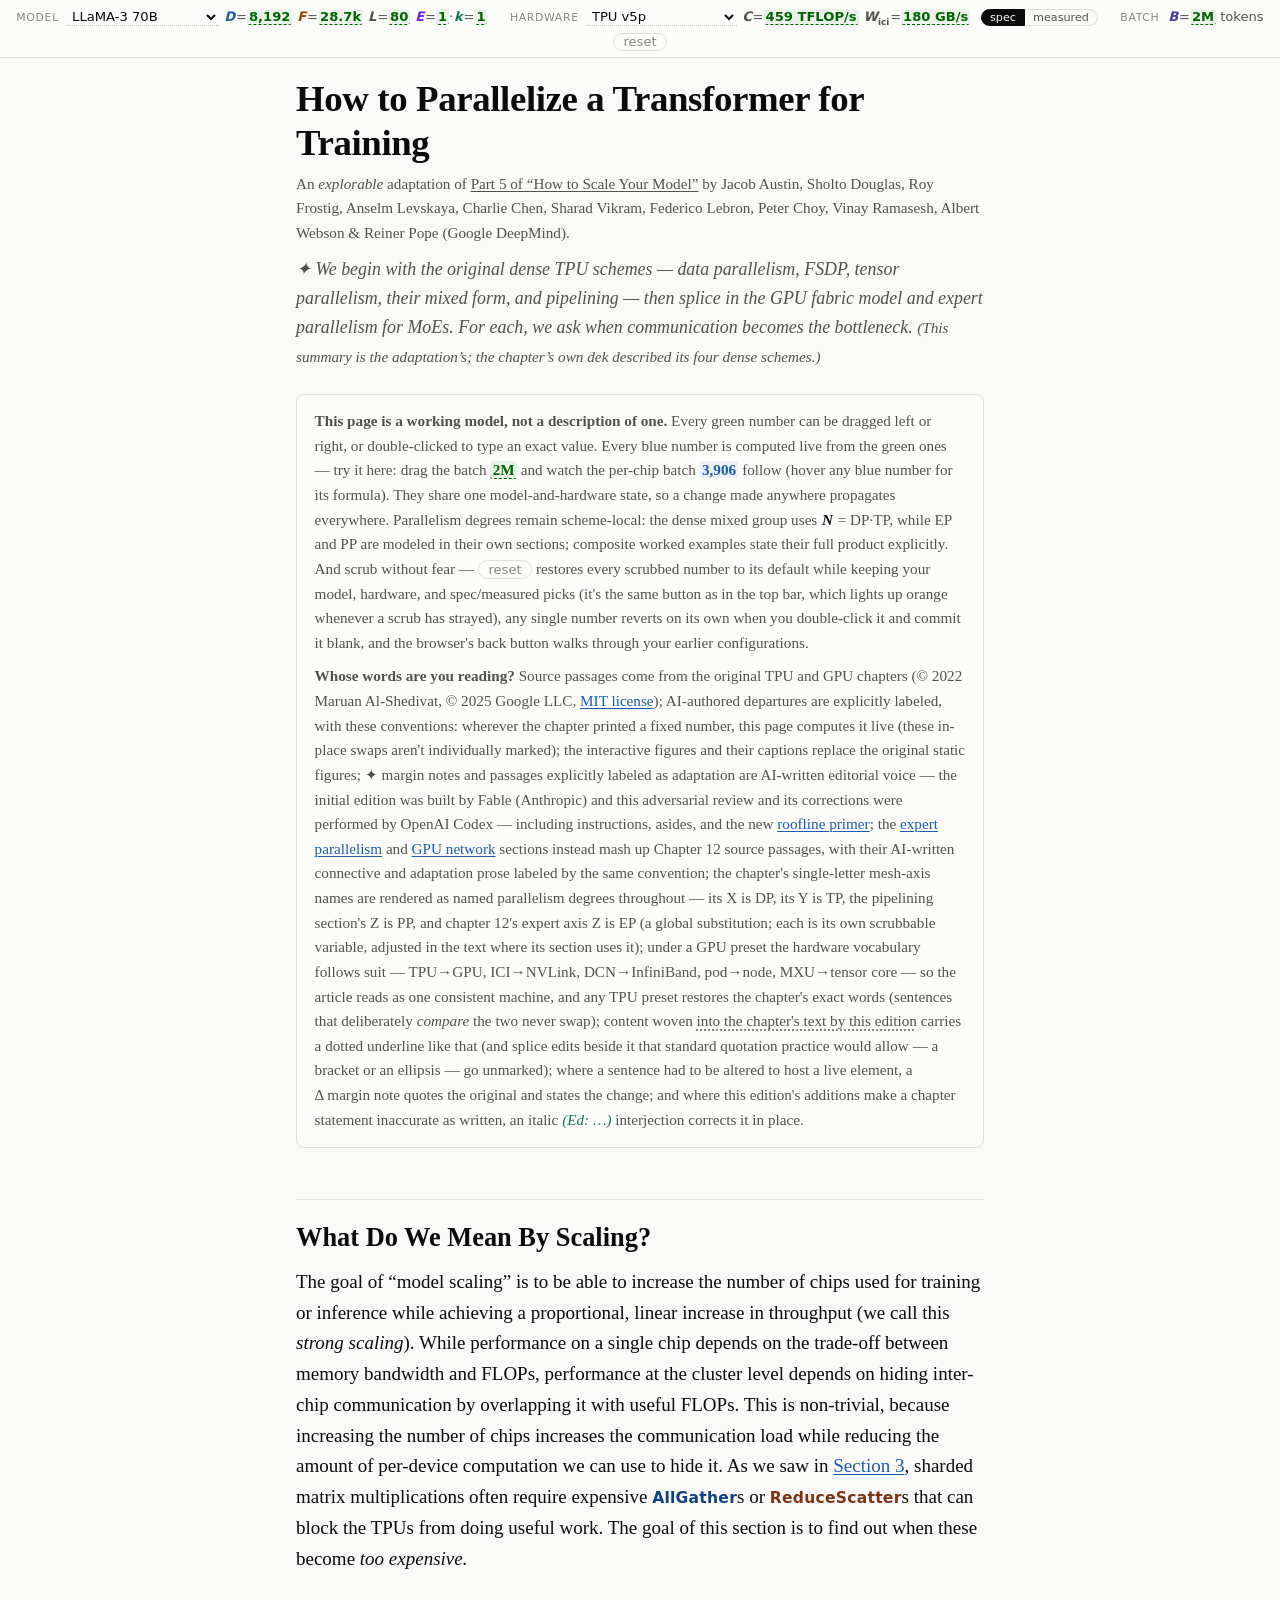
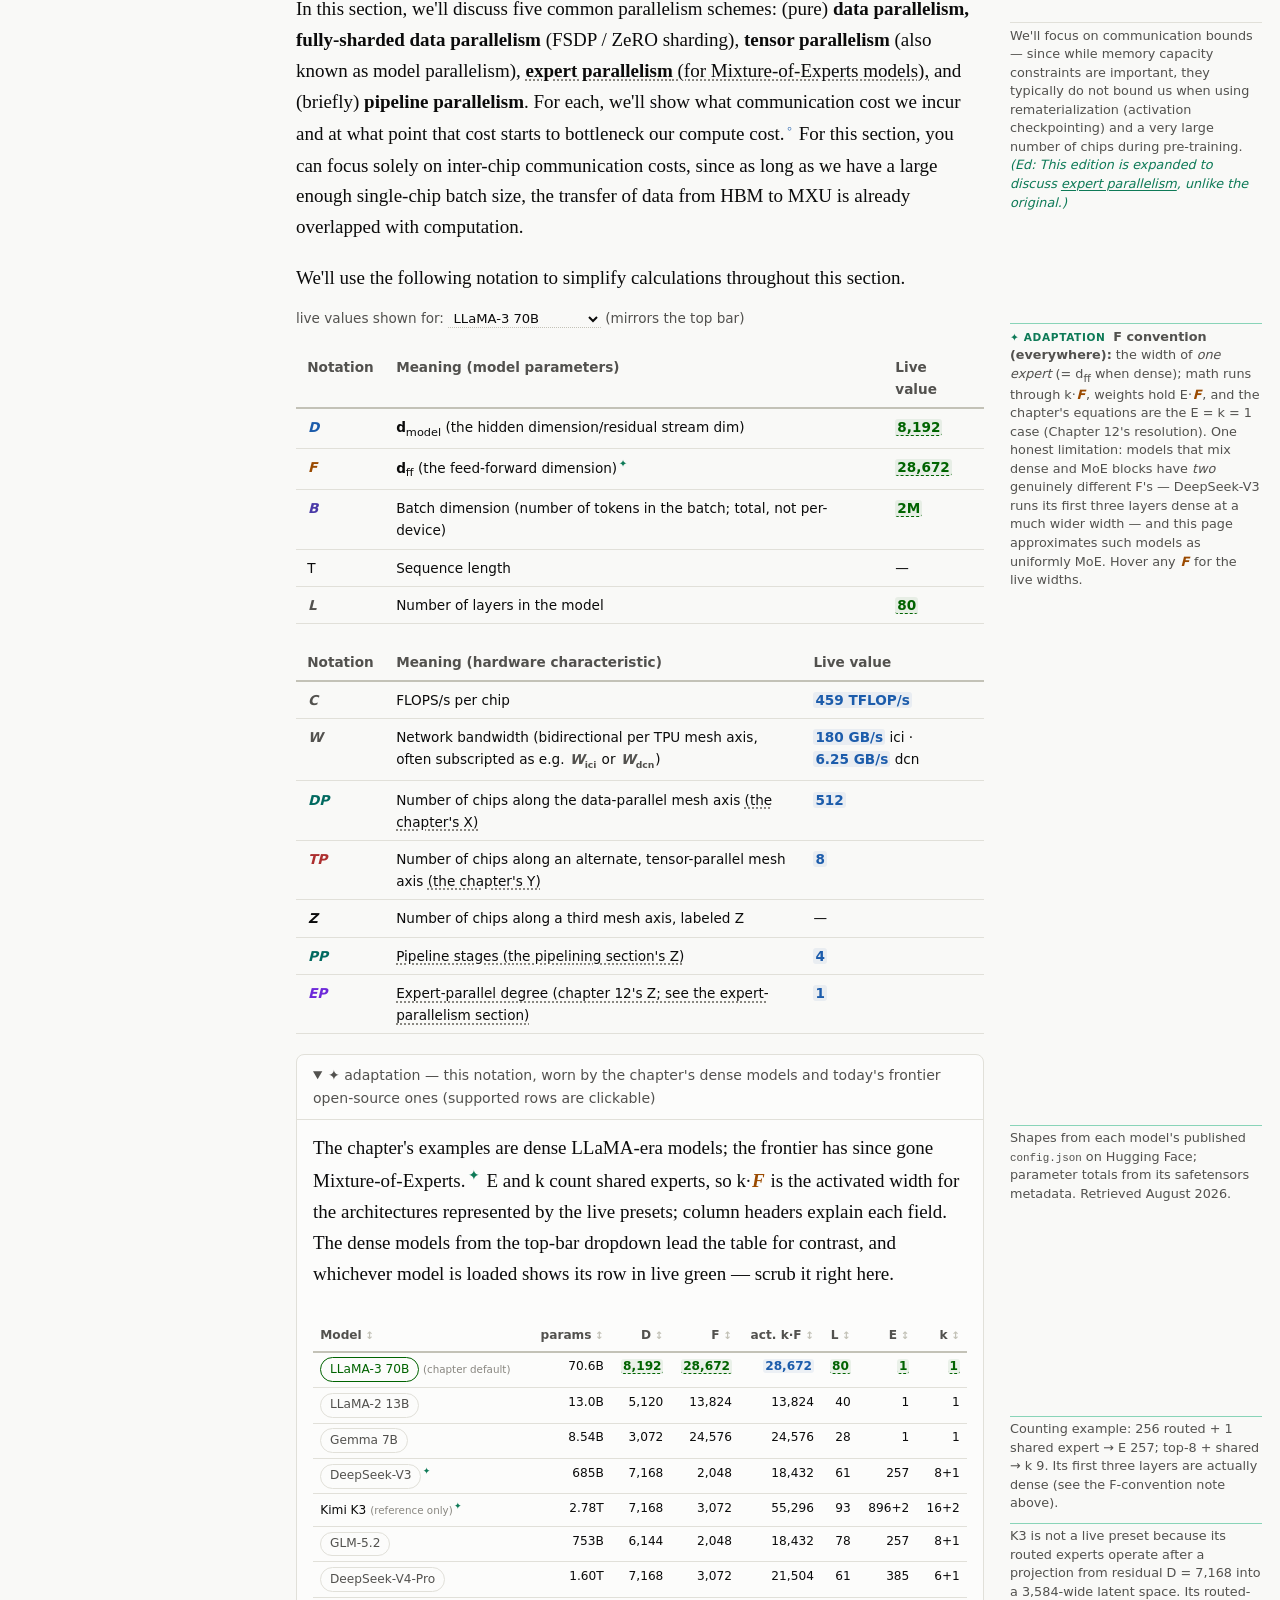
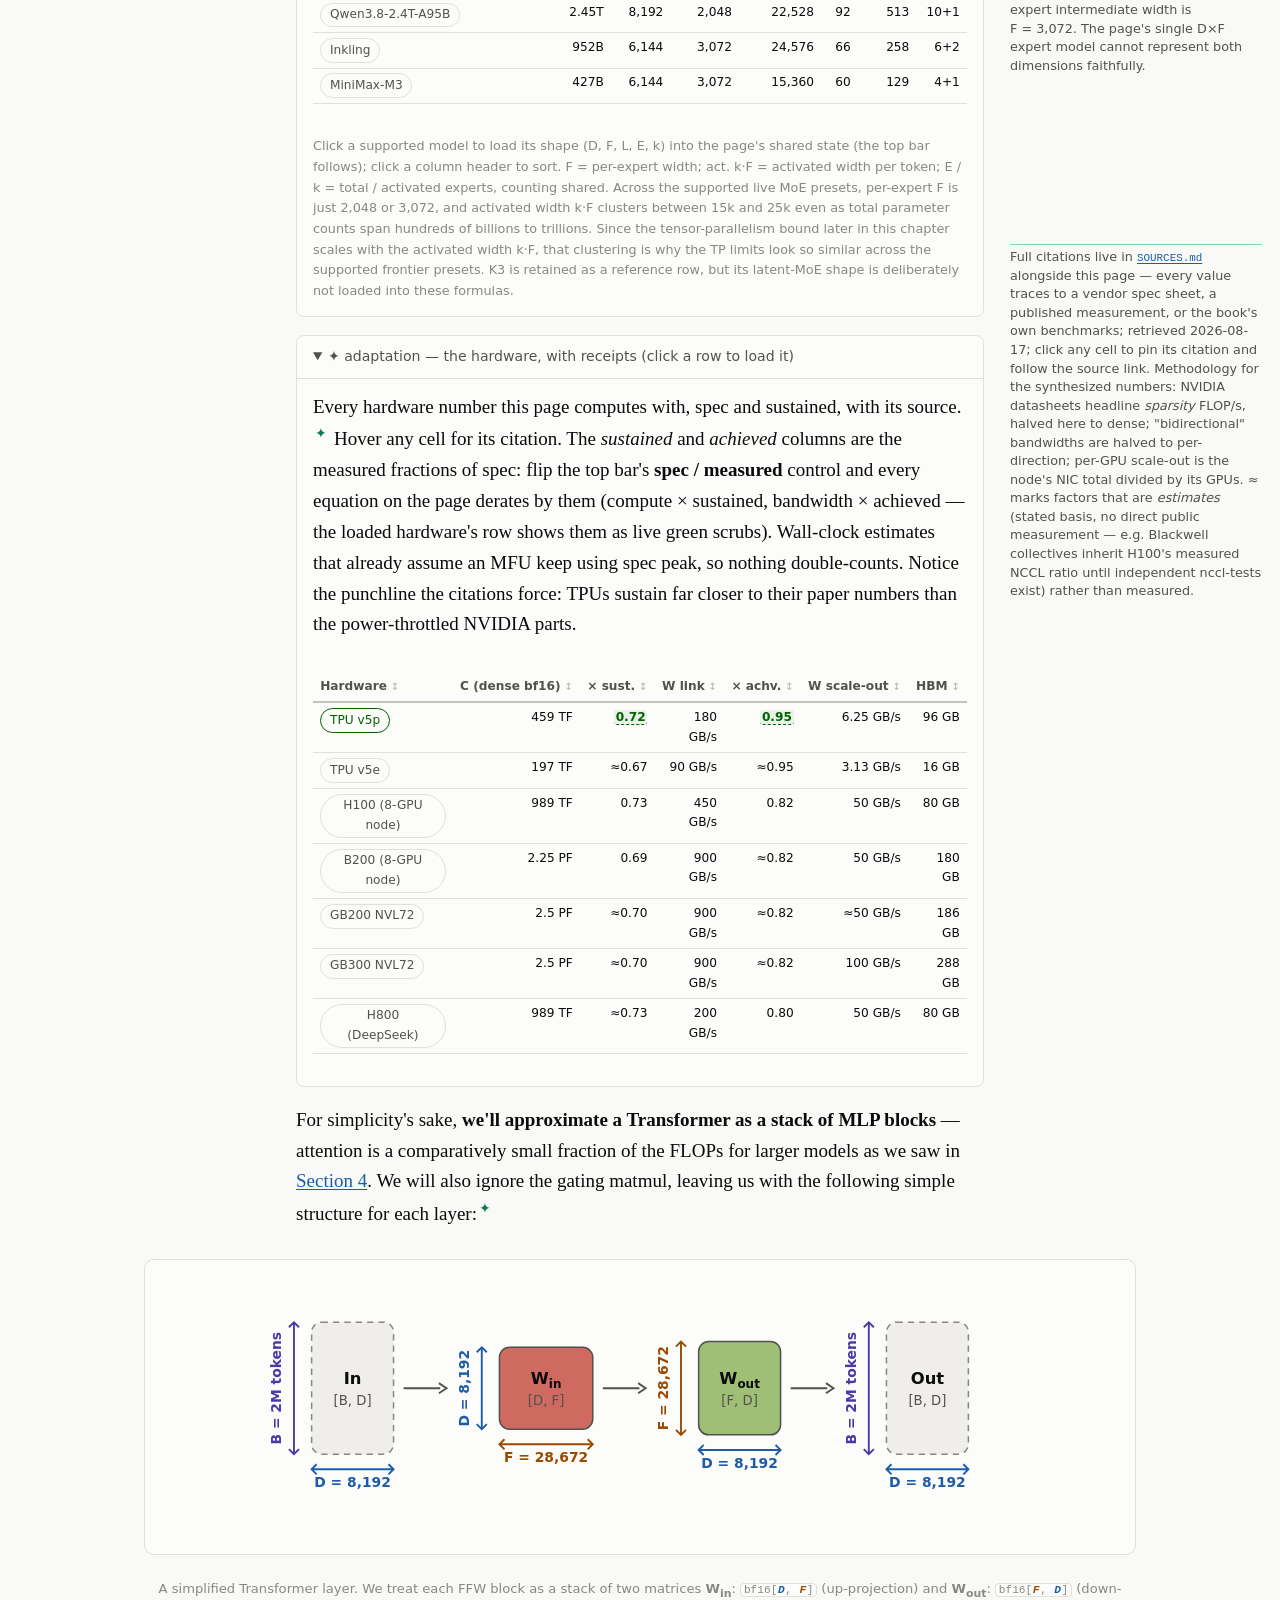
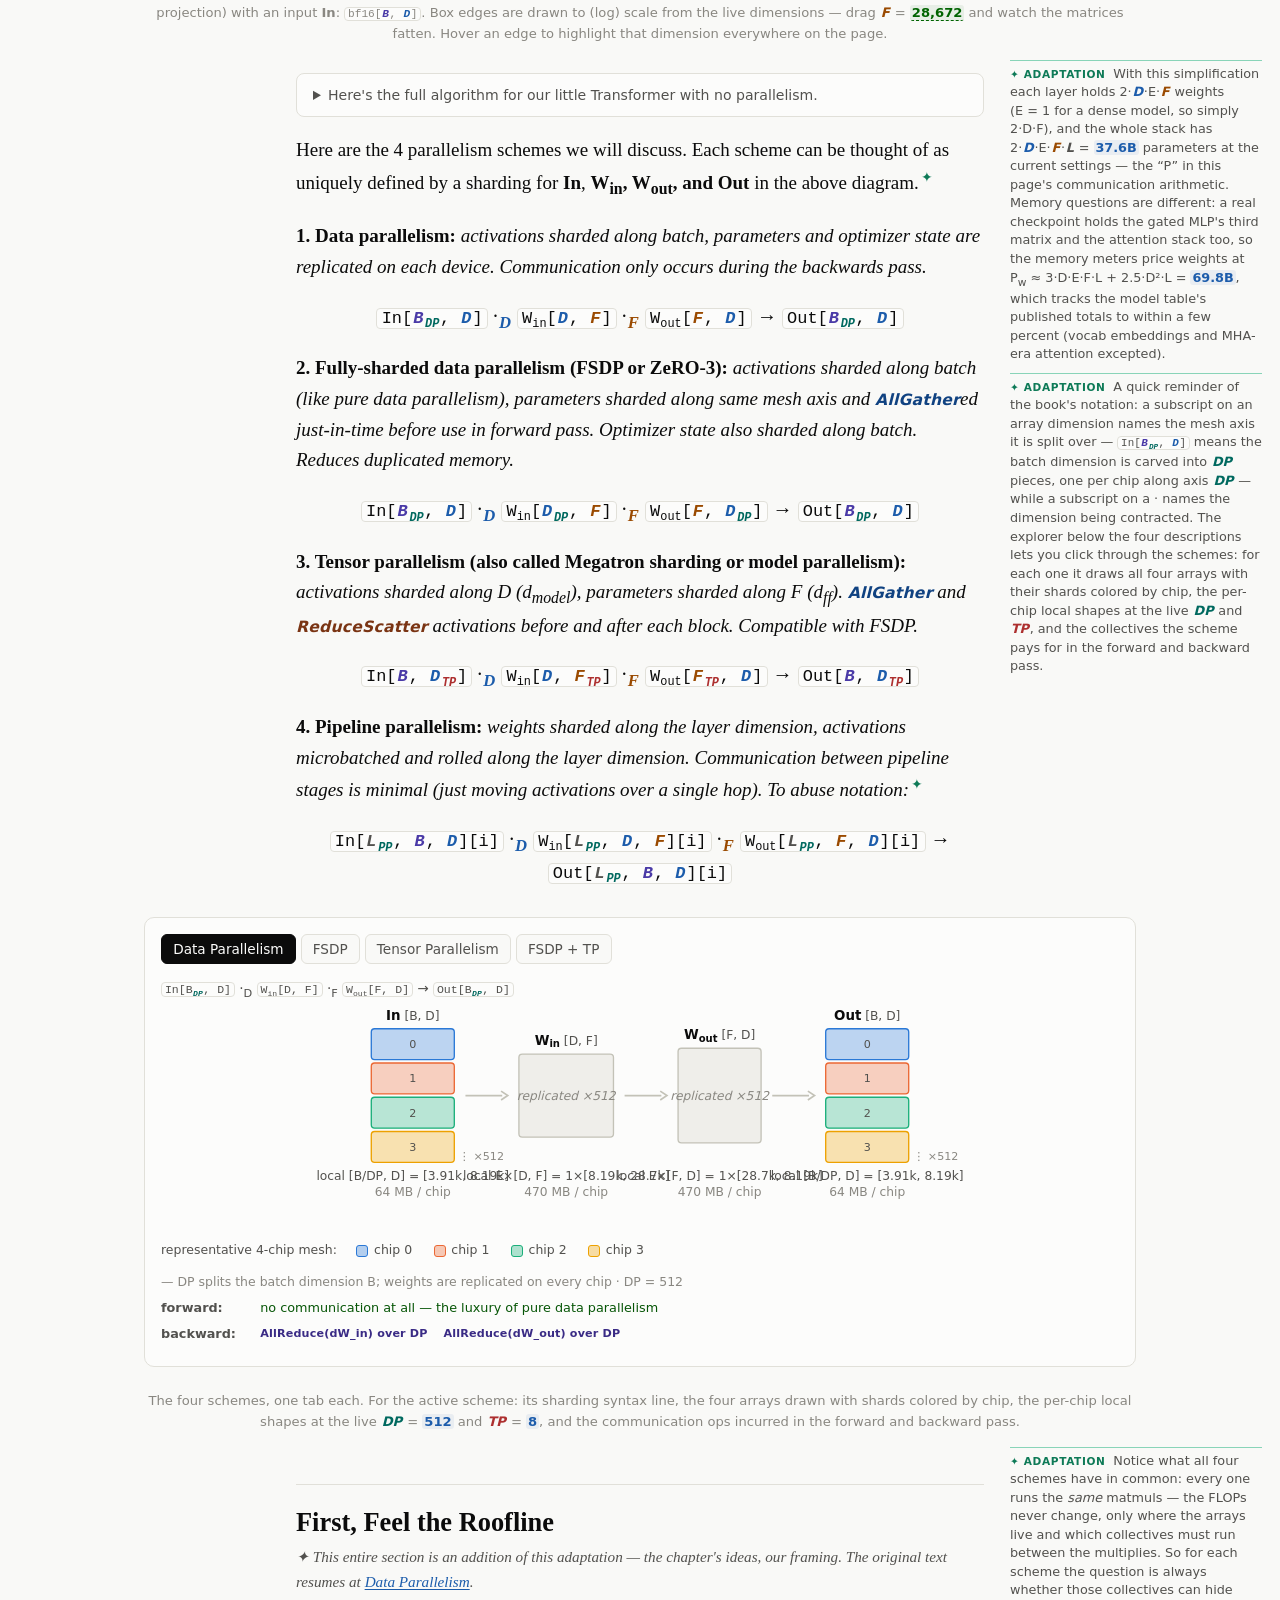
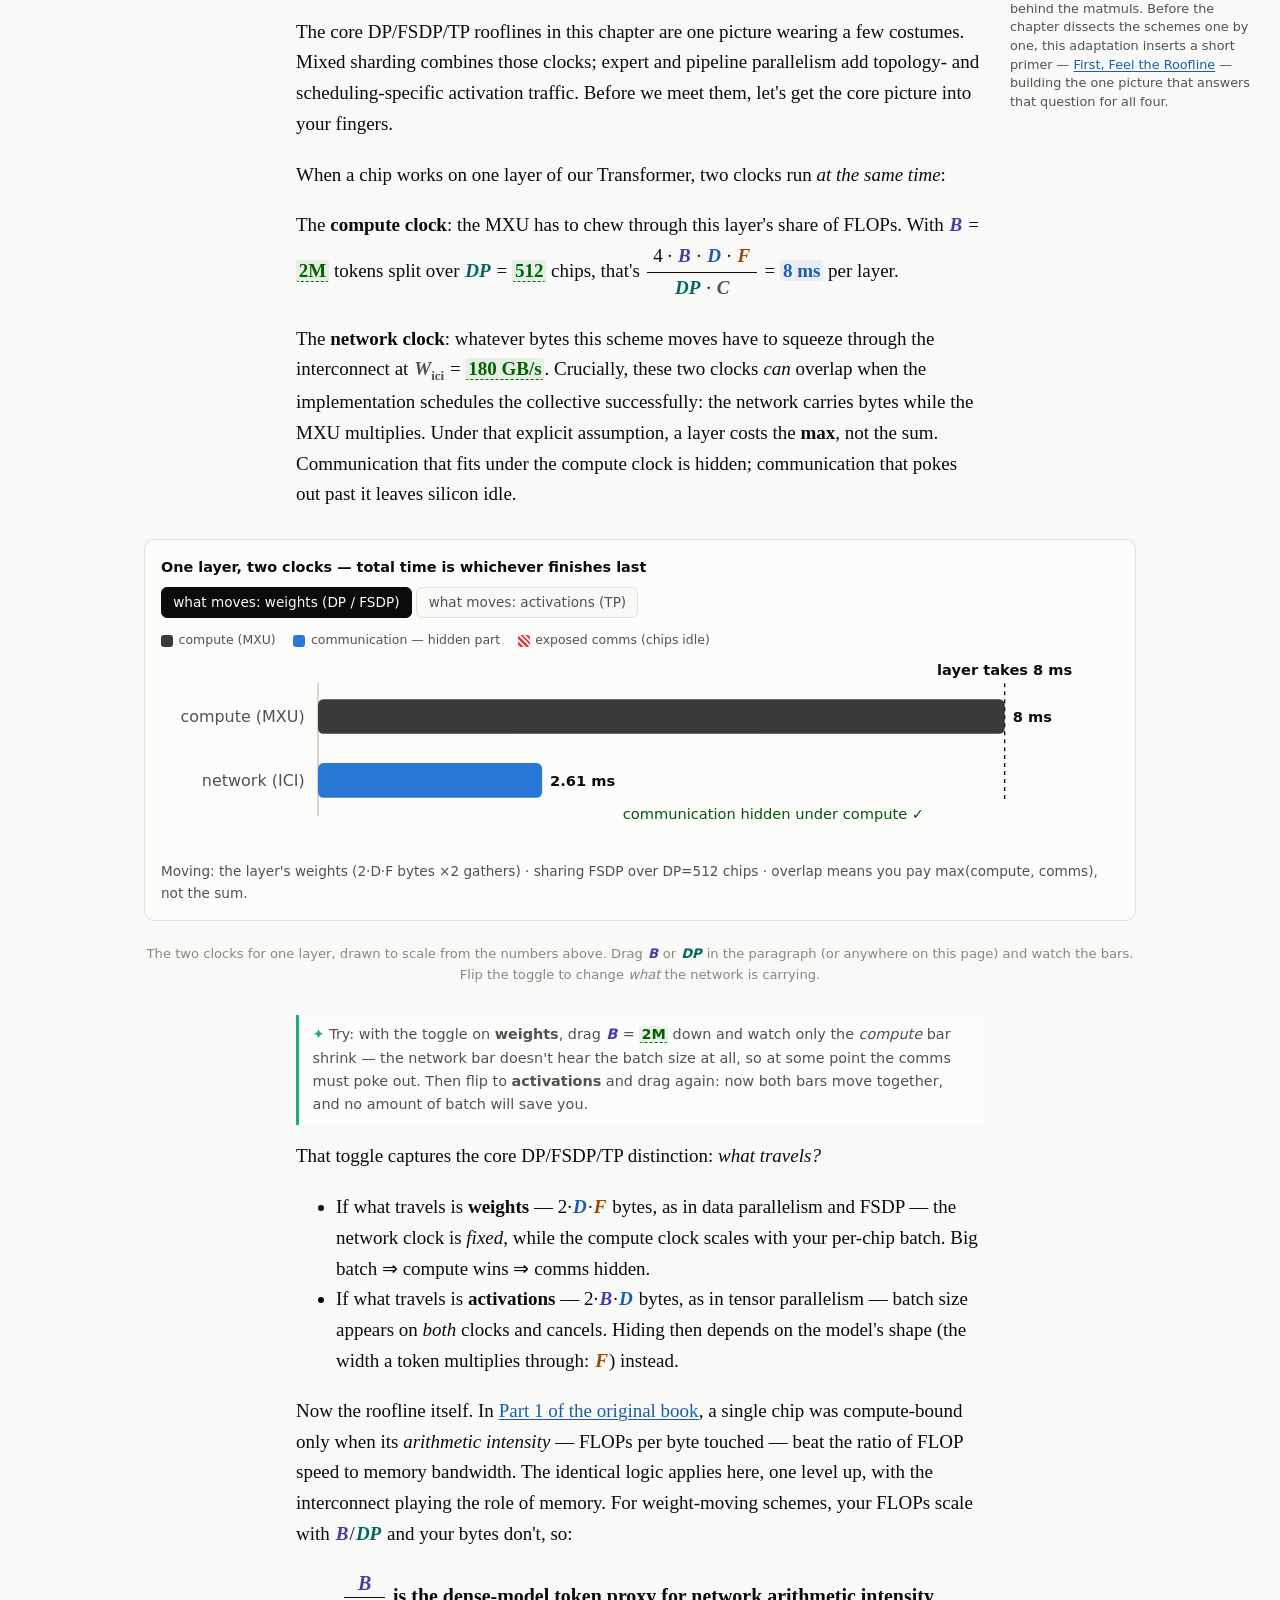
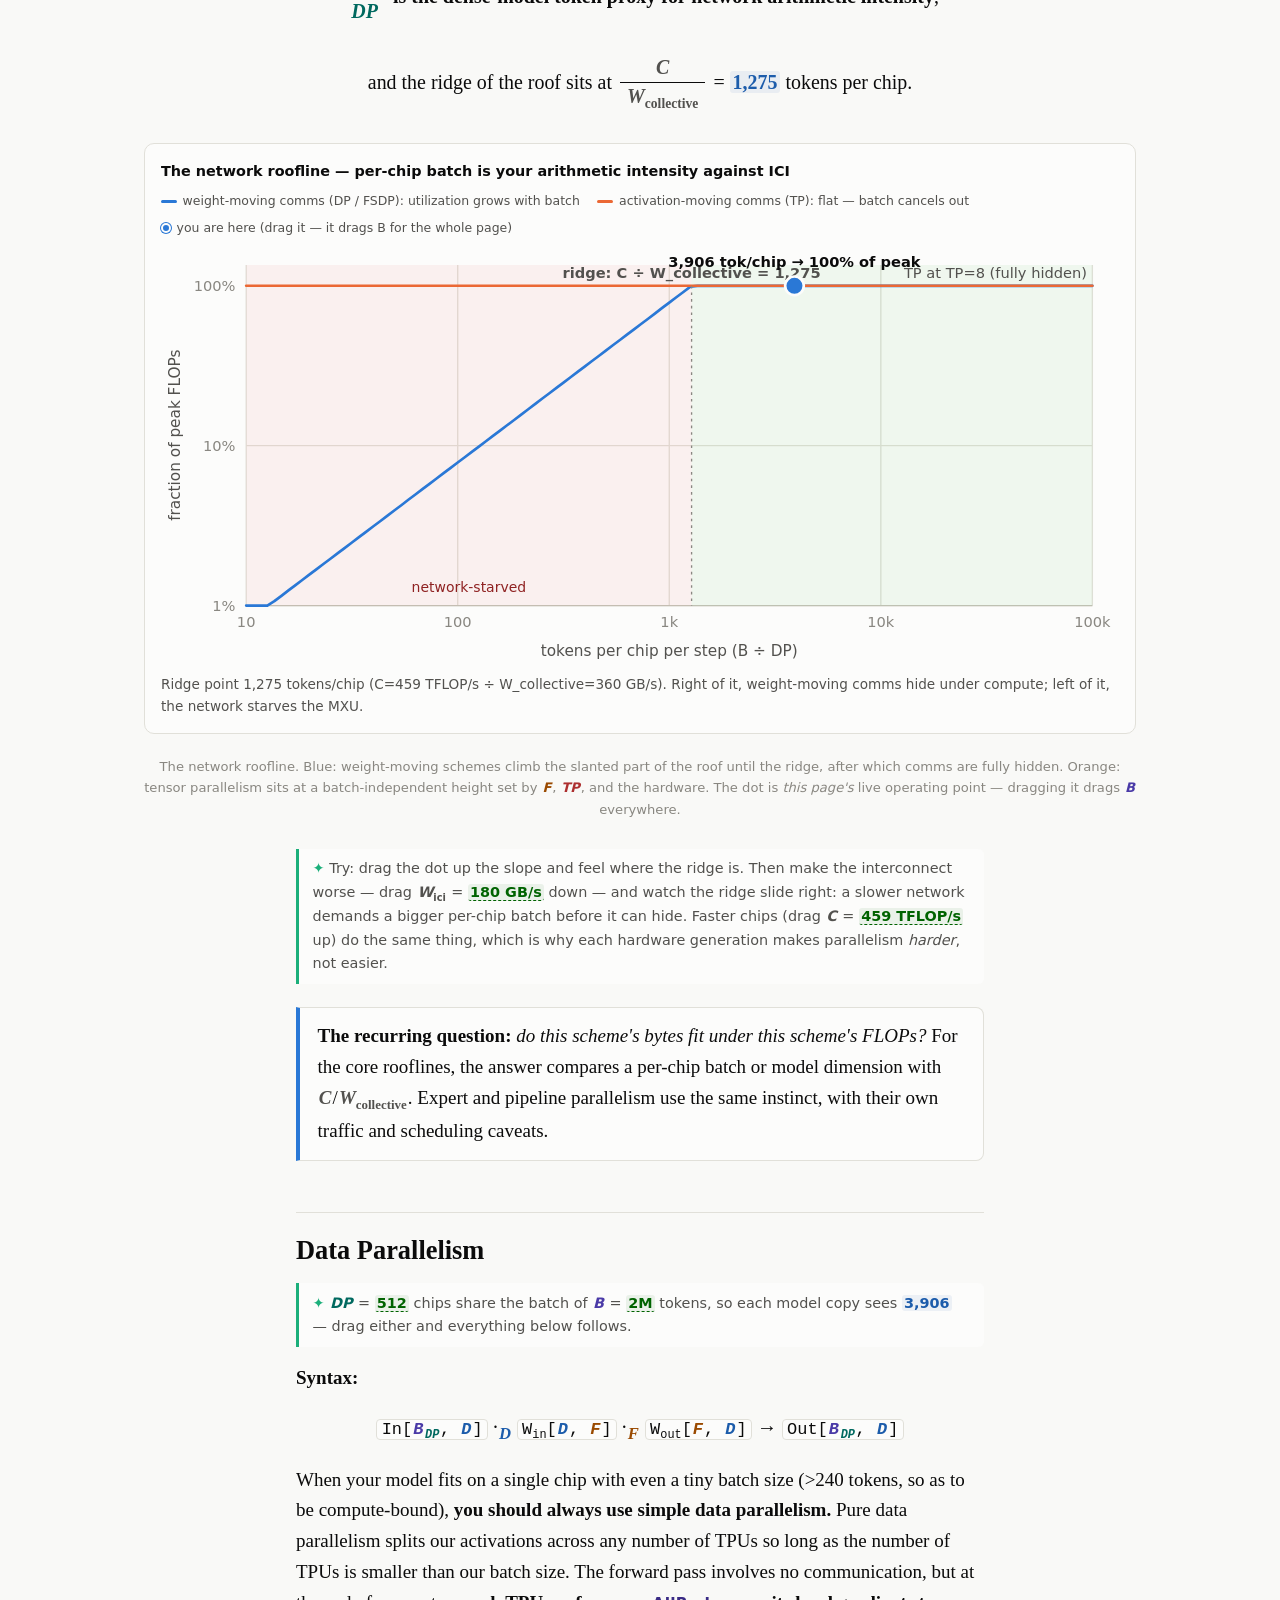
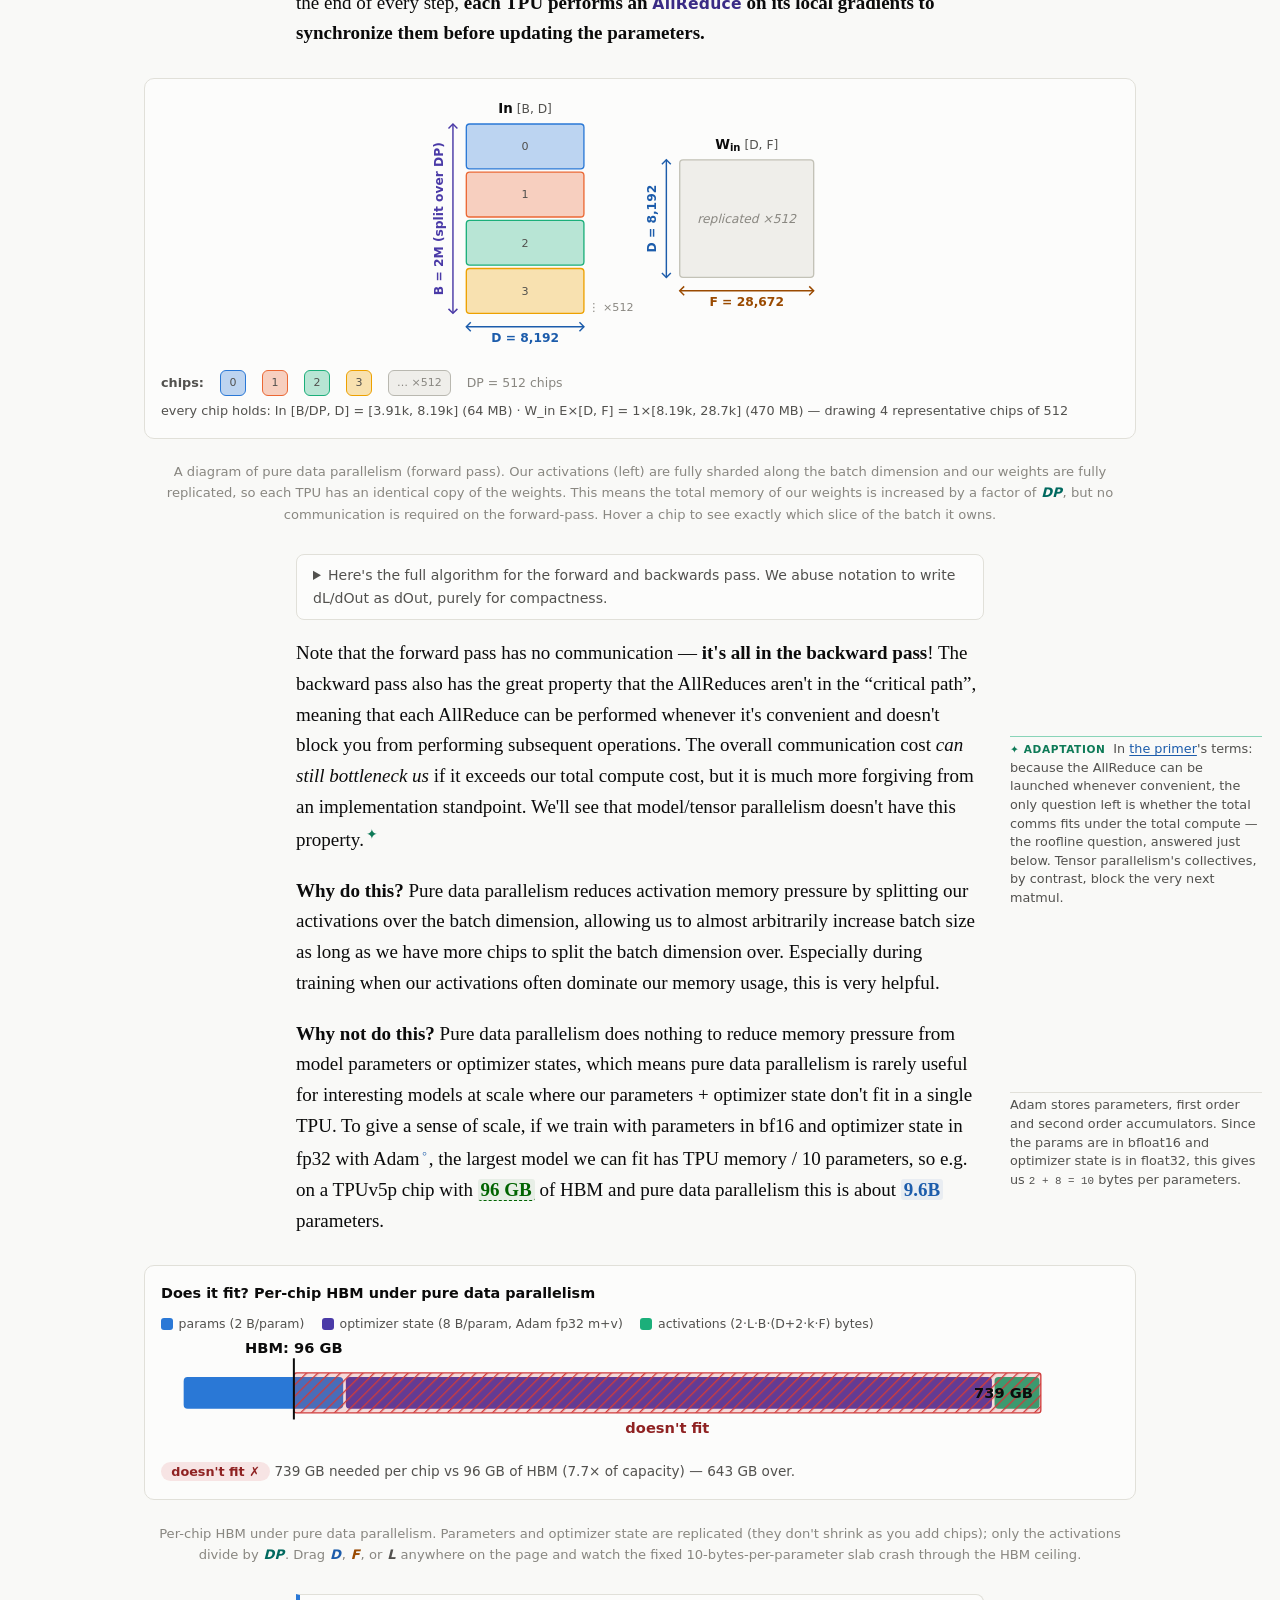
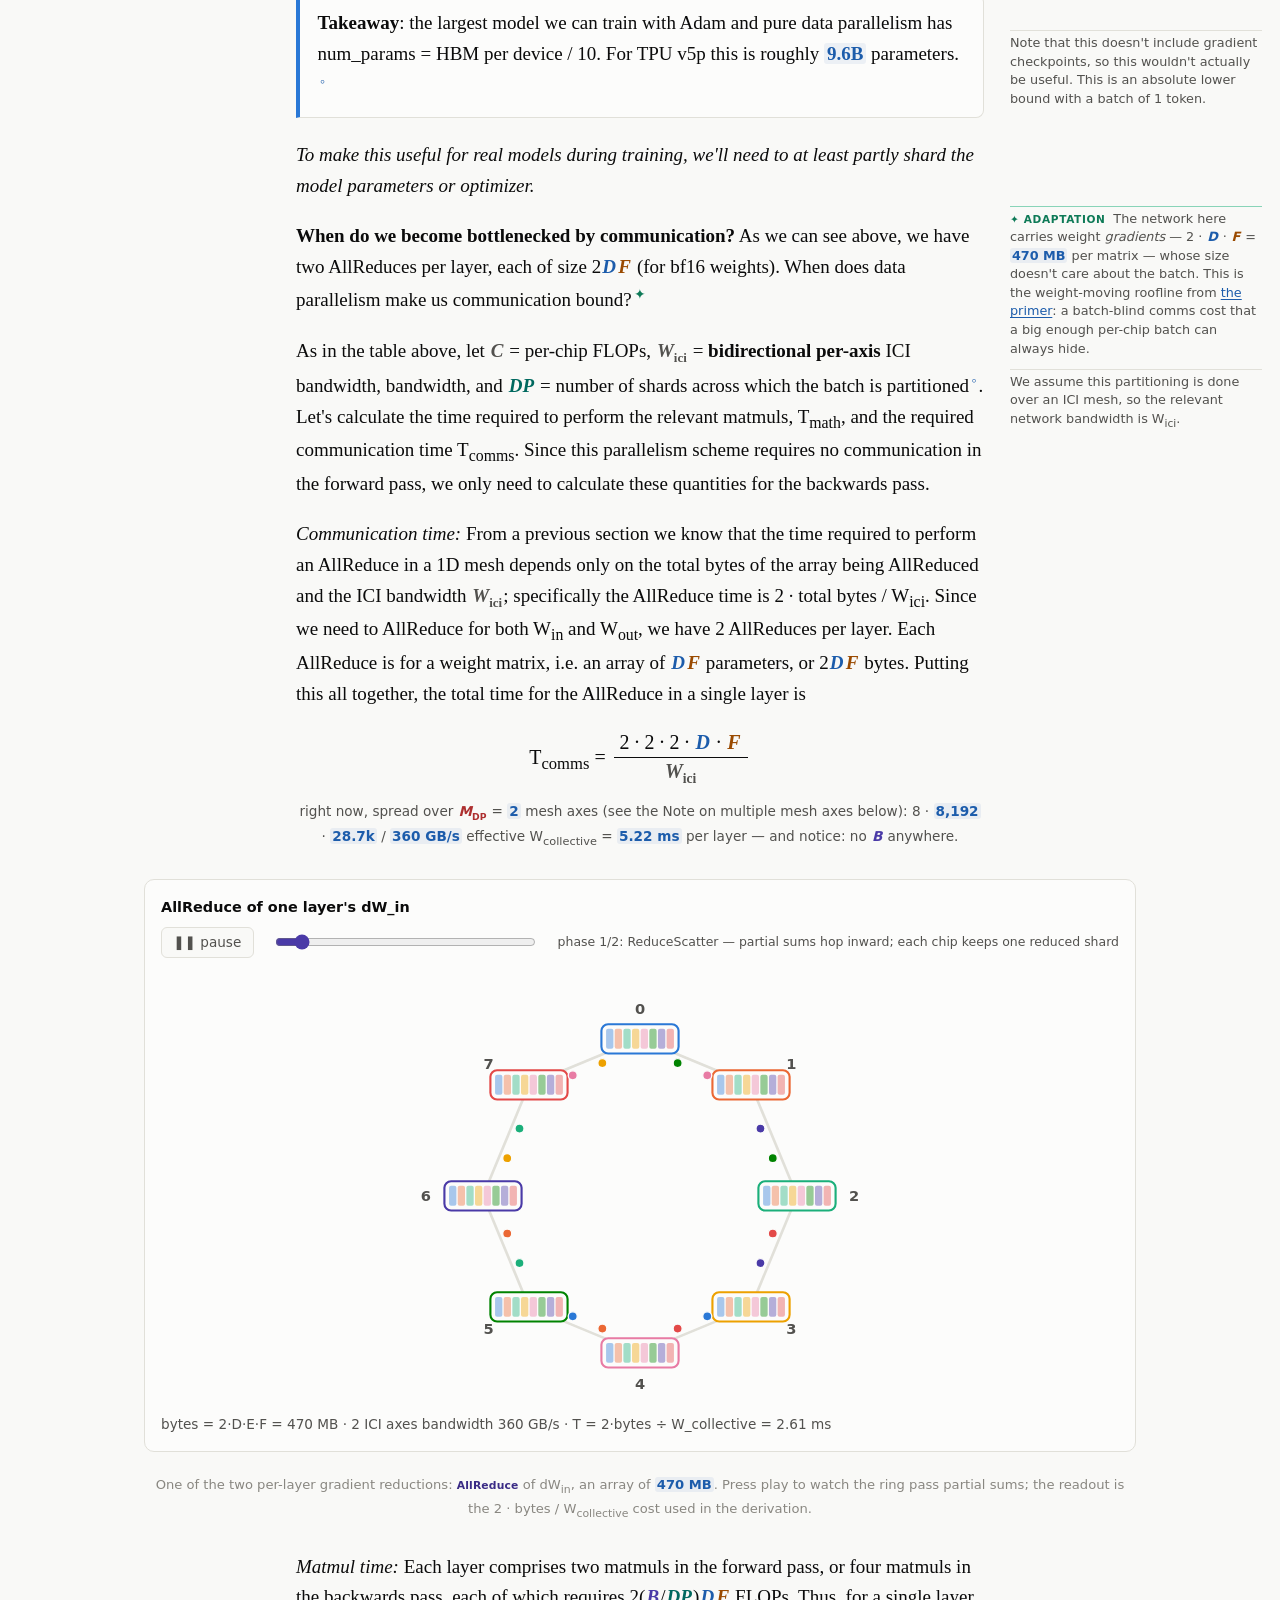
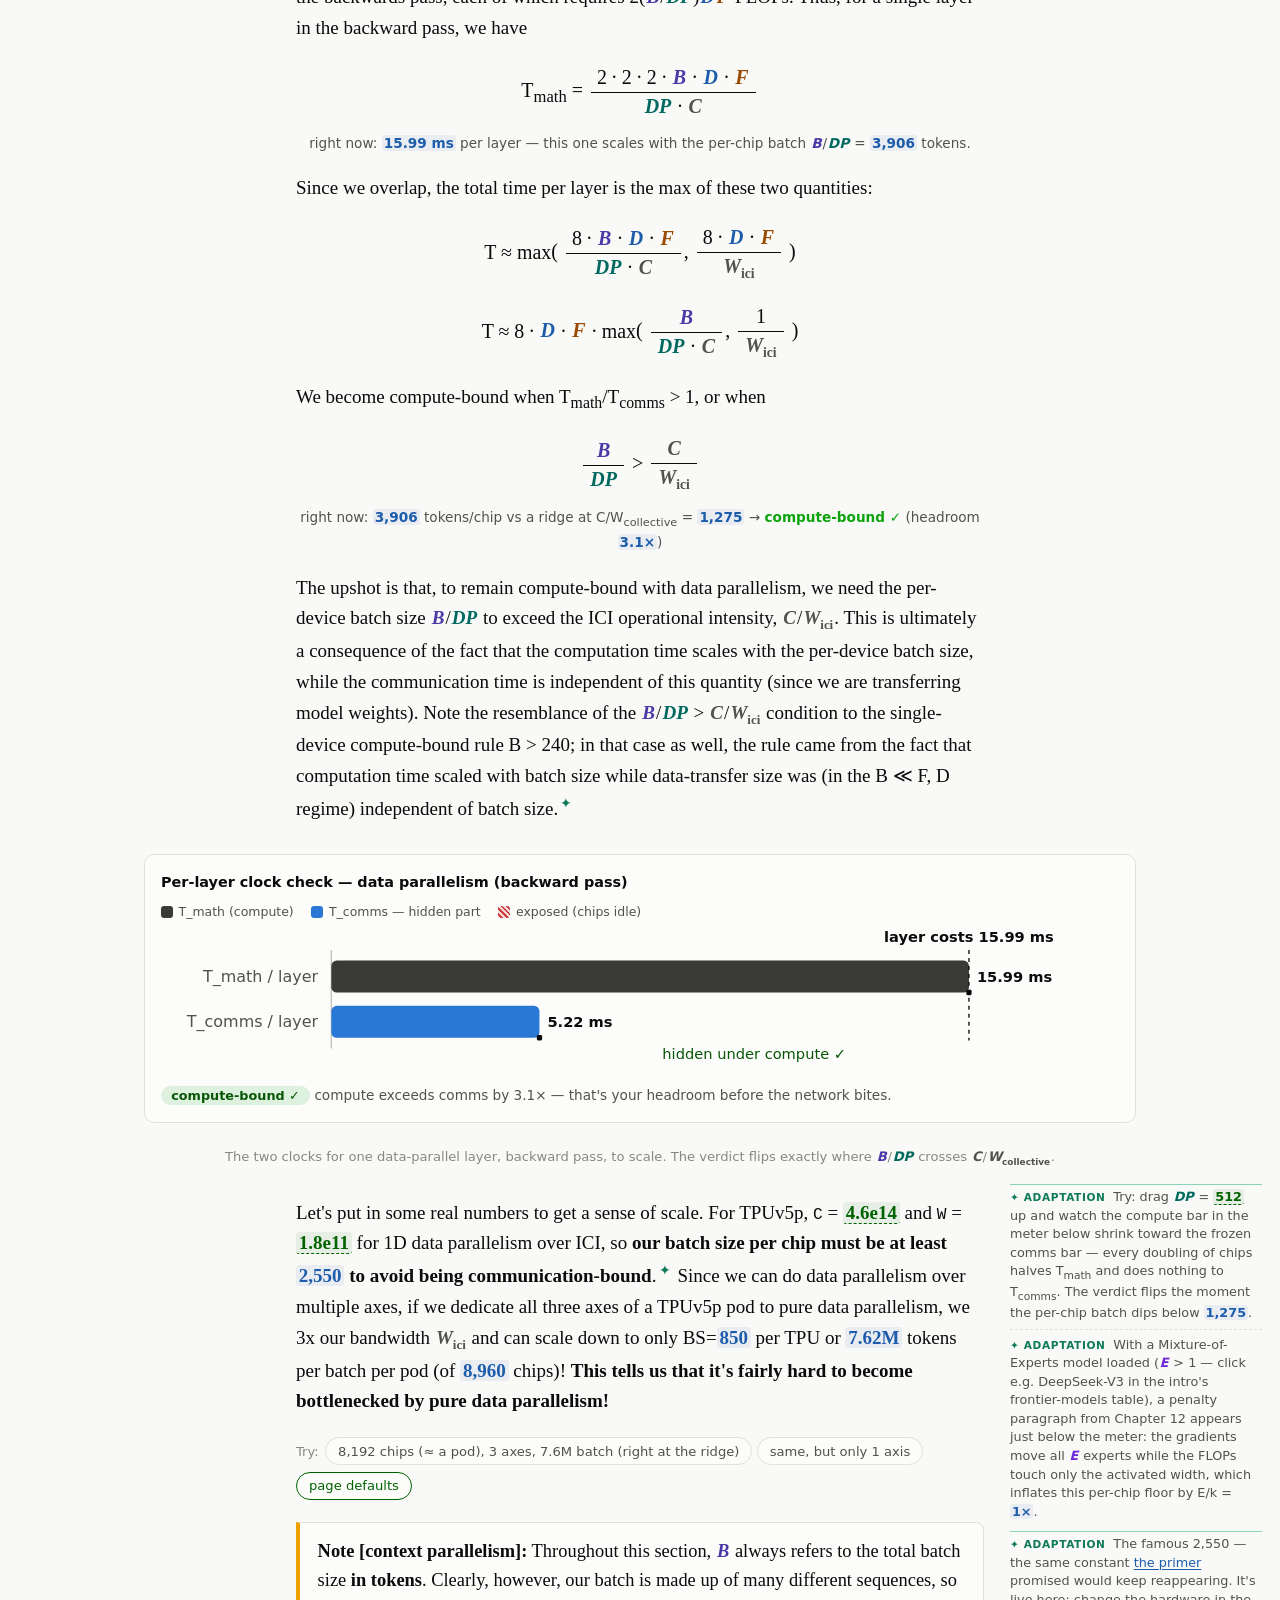
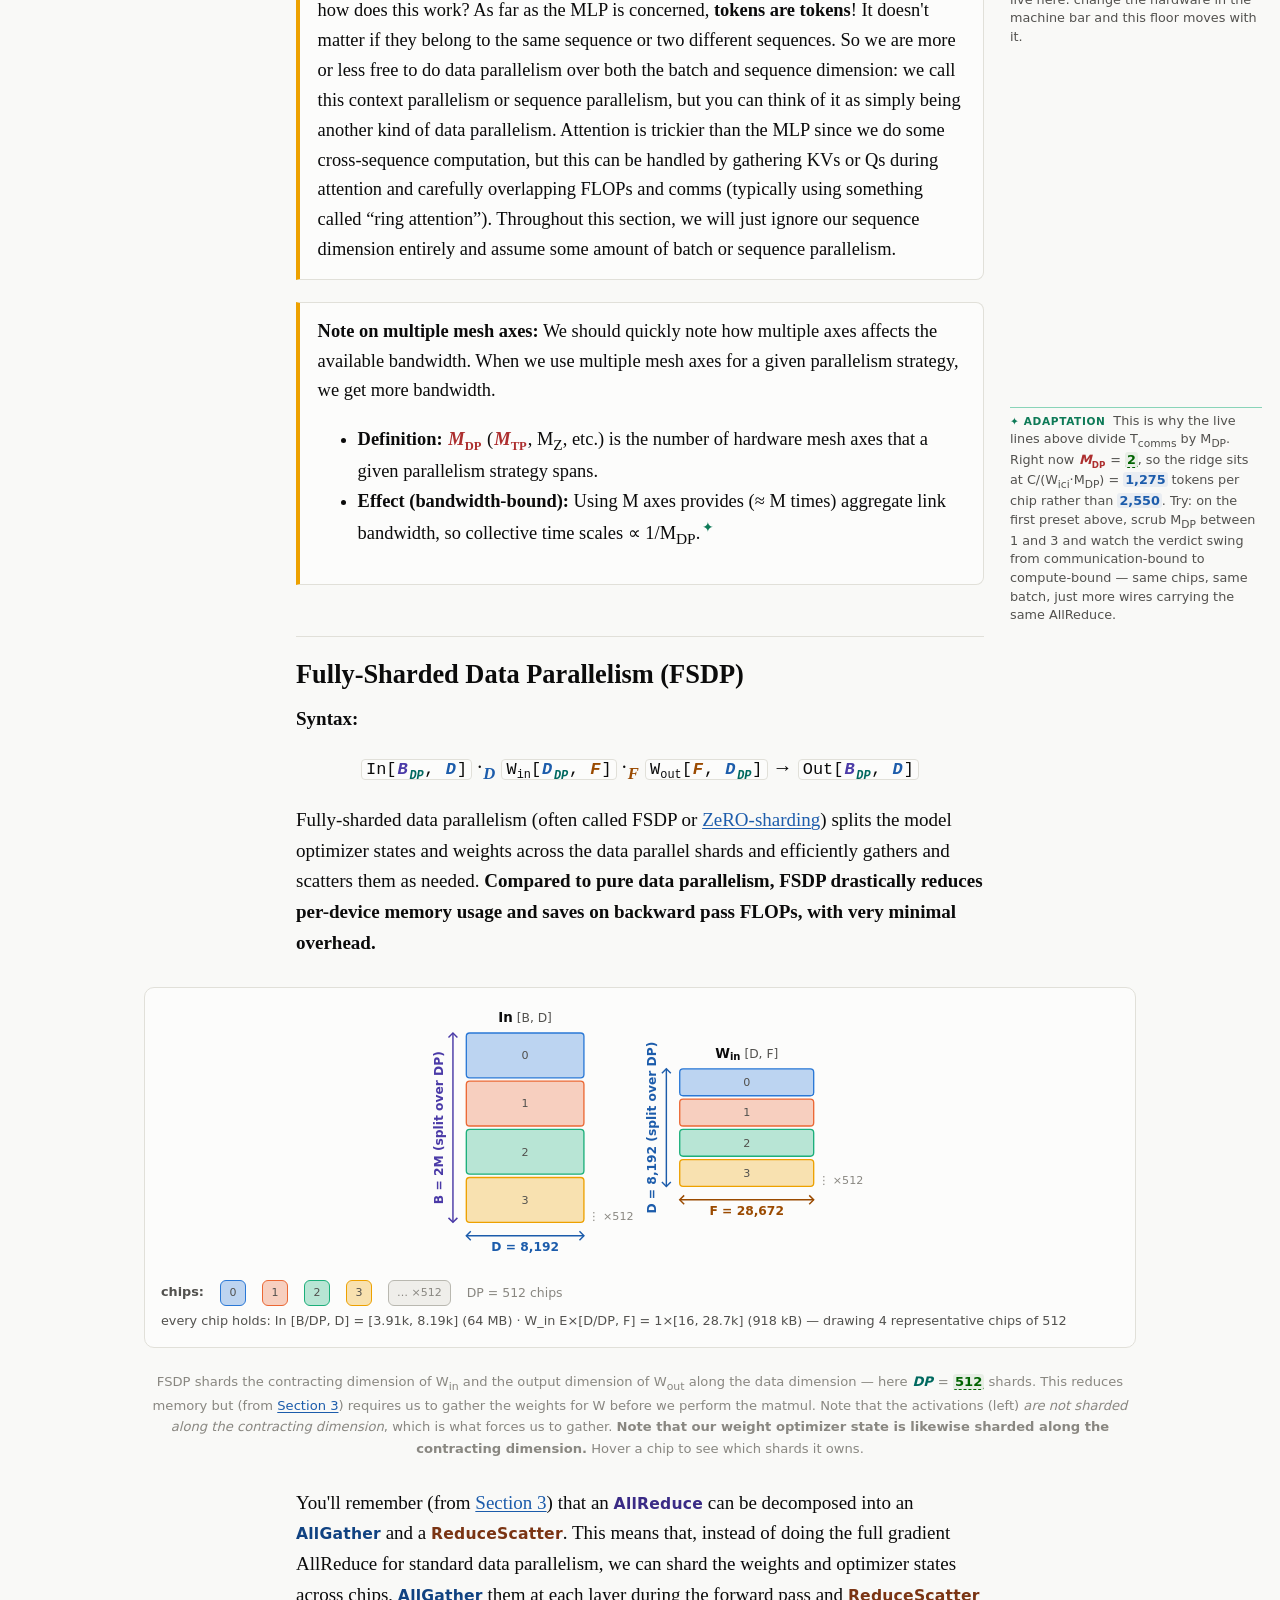
==== commit f2ecdc2a: "Fix memory meters: price weights at real checkpoint size, not the comms proxy Reported by Ali Naeimi" ====
--- a/index.html
+++ b/index.html
@@ -341,8 +341,13 @@
 dense model, so simply 2·D·F), and the whole stack has
 2·<i class="v v-D">D</i>·E·<i class="v v-F">F</i>·<i class="v v-L">L</i> =
 <span class="t-out" data-expr="P" data-fmt="si"></span> parameters at the current
-settings — the &ldquo;P&rdquo; that later memory arithmetic on this page
-uses.</span></span></p>
+settings — the &ldquo;P&rdquo; in this page's communication arithmetic. Memory
+questions are different: a real checkpoint holds the gated MLP's third matrix
+and the attention stack too, so the memory meters price weights at
+P<sub>w</sub> ≈ 3·D·E·F·L + 2.5·D²·L =
+<span class="t-out" data-expr="Preal" data-fmt="si"></span>, which tracks the
+model table's published totals to within a few percent (vocab embeddings and
+MHA-era attention excepted).</span></span></p>
 
 <figure class="breakout">
   <div class="widget" data-widget="layer-diagram" data-opts='{}'></div>
@@ -1089,10 +1094,10 @@
   <figure class="breakout">
     <div class="widget" data-widget="mem-meter" data-opts='{"scheme":"fsdp"}'></div>
     <figcaption>Per-chip HBM under FSDP: parameters
-    (2<i class="v">P</i>/<i class="v v-DP">DP</i> =
-    <span class="t-out" data-expr="2*P/DP" data-fmt="bytes"></span>) and Adam
-    optimizer state (8<i class="v">P</i>/<i class="v v-DP">DP</i> =
-    <span class="t-out" data-expr="8*P/DP" data-fmt="bytes"></span>) are now
+    (2·<span data-tip="P_w ≈ 3·D·E·F·L + 2.5·D²·L — the ≈-real checkpoint weight count the memory meters use (gated 3-matrix MLPs + a GQA attention estimate), not the 2-matmul comms model's P.">P<sub>w</sub></span>/<i class="v v-DP">DP</i> =
+    <span class="t-out" data-expr="2*Preal/DP" data-fmt="bytes"></span>) and Adam
+    optimizer state (8·P<sub>w</sub>/<i class="v v-DP">DP</i> =
+    <span class="t-out" data-expr="8*Preal/DP" data-fmt="bytes"></span>) are now
     divided by <i class="v v-DP">DP</i>. Compare the pure-DP memory meter in the
     previous section: there the same two stripes sat at their full, unsharded
     size on every chip — 10 bytes per parameter, capping pure DP at about
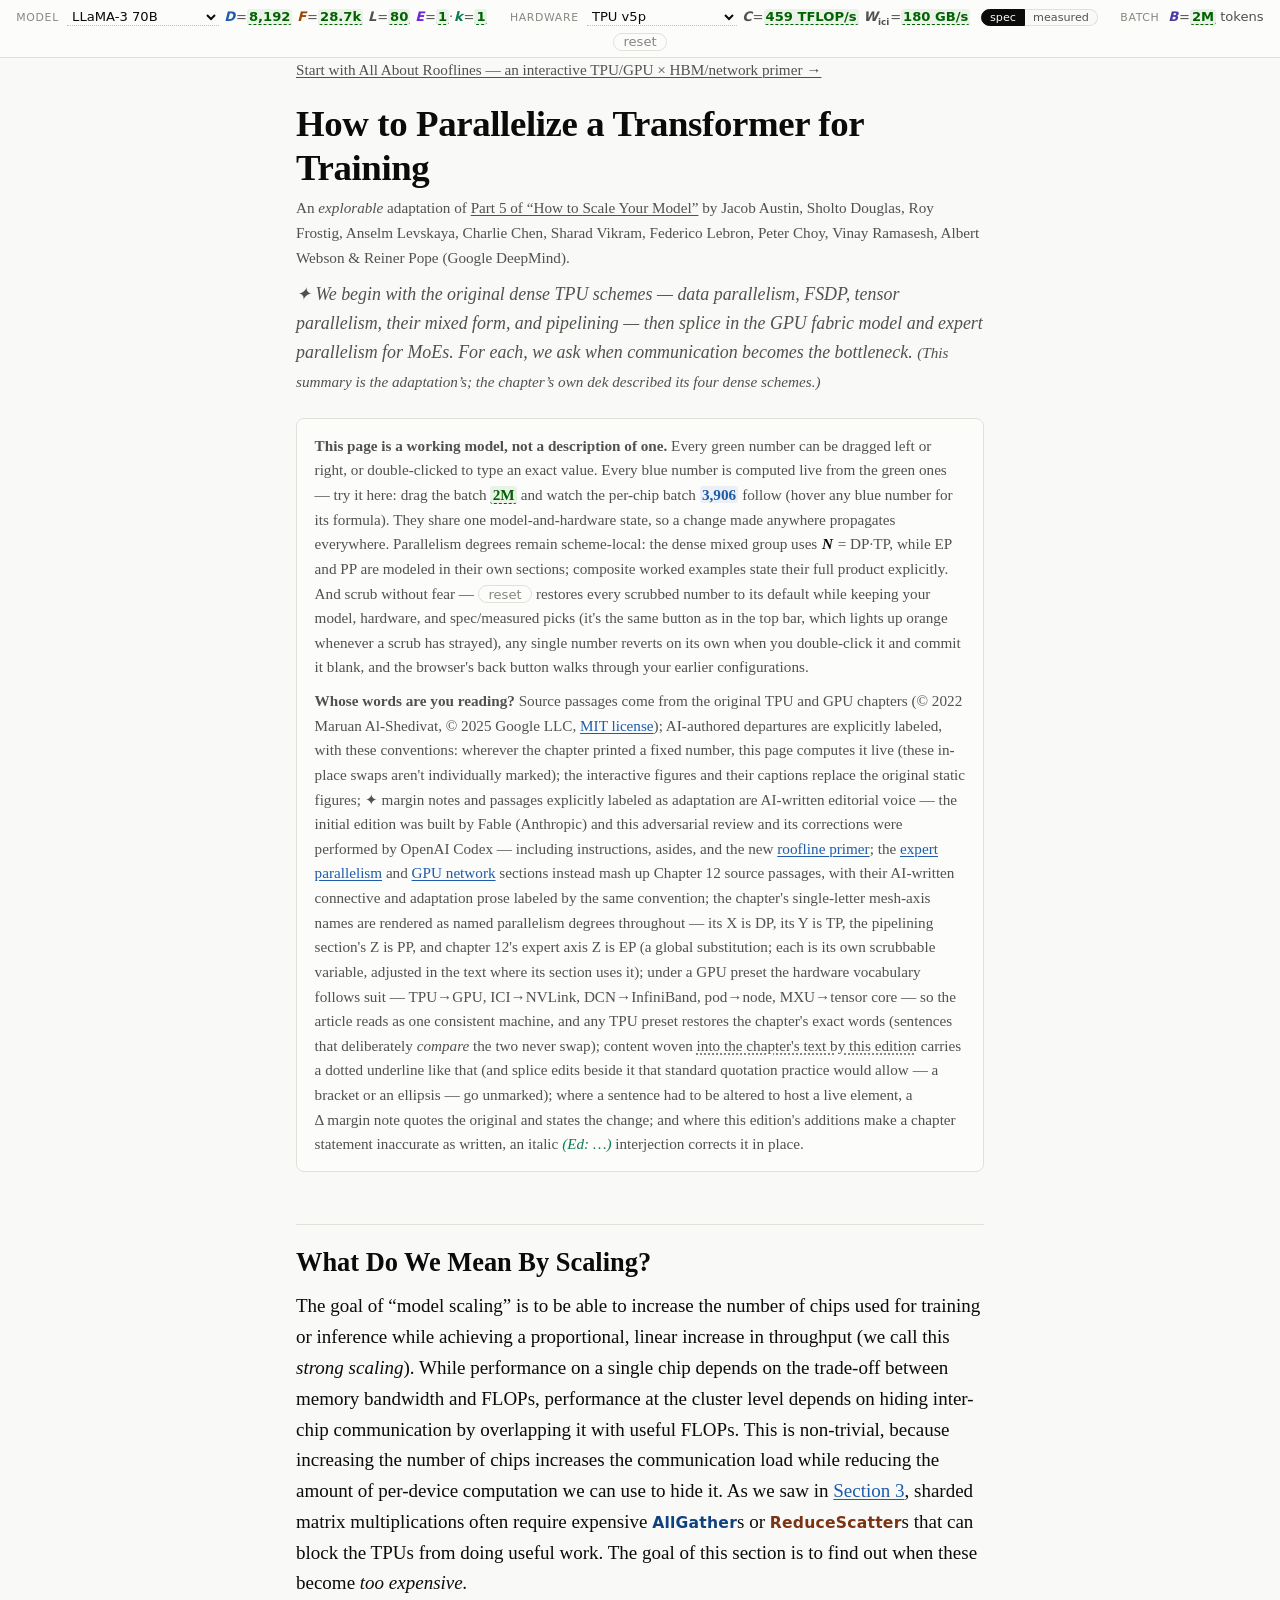
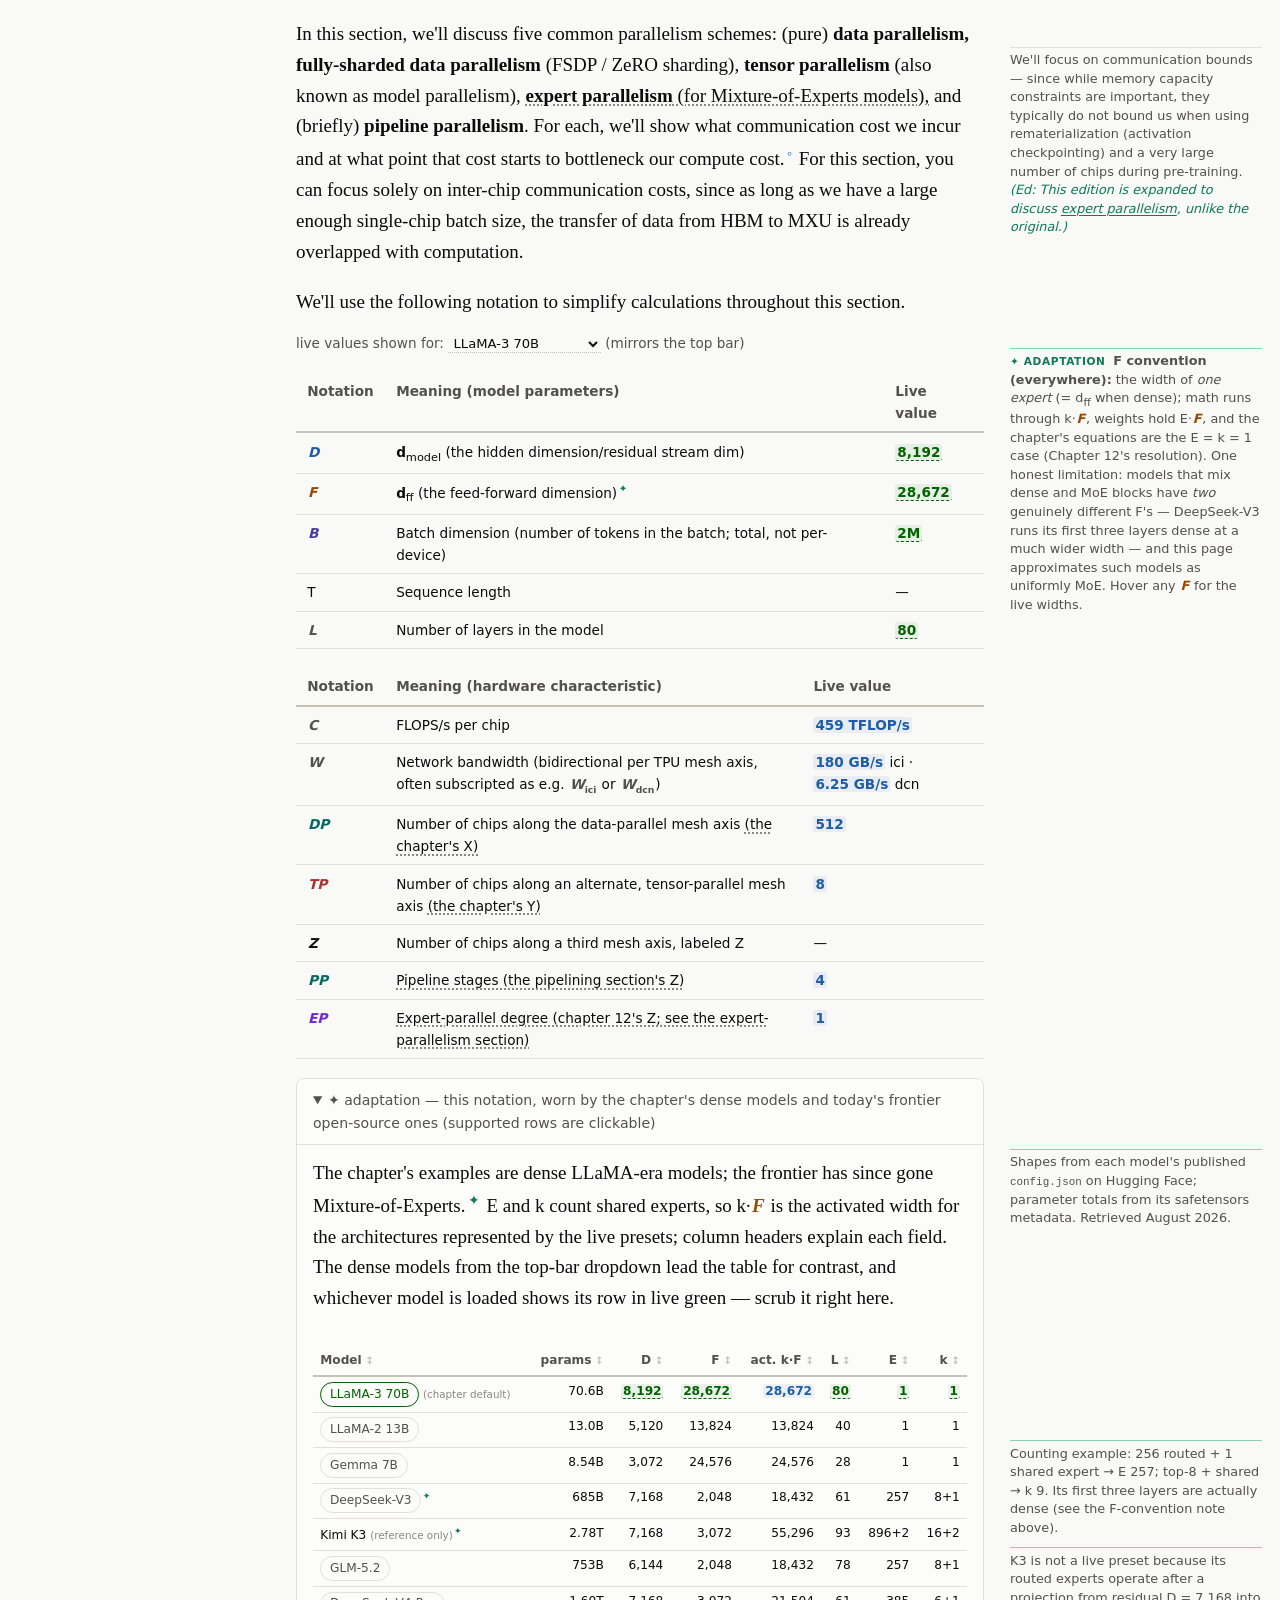
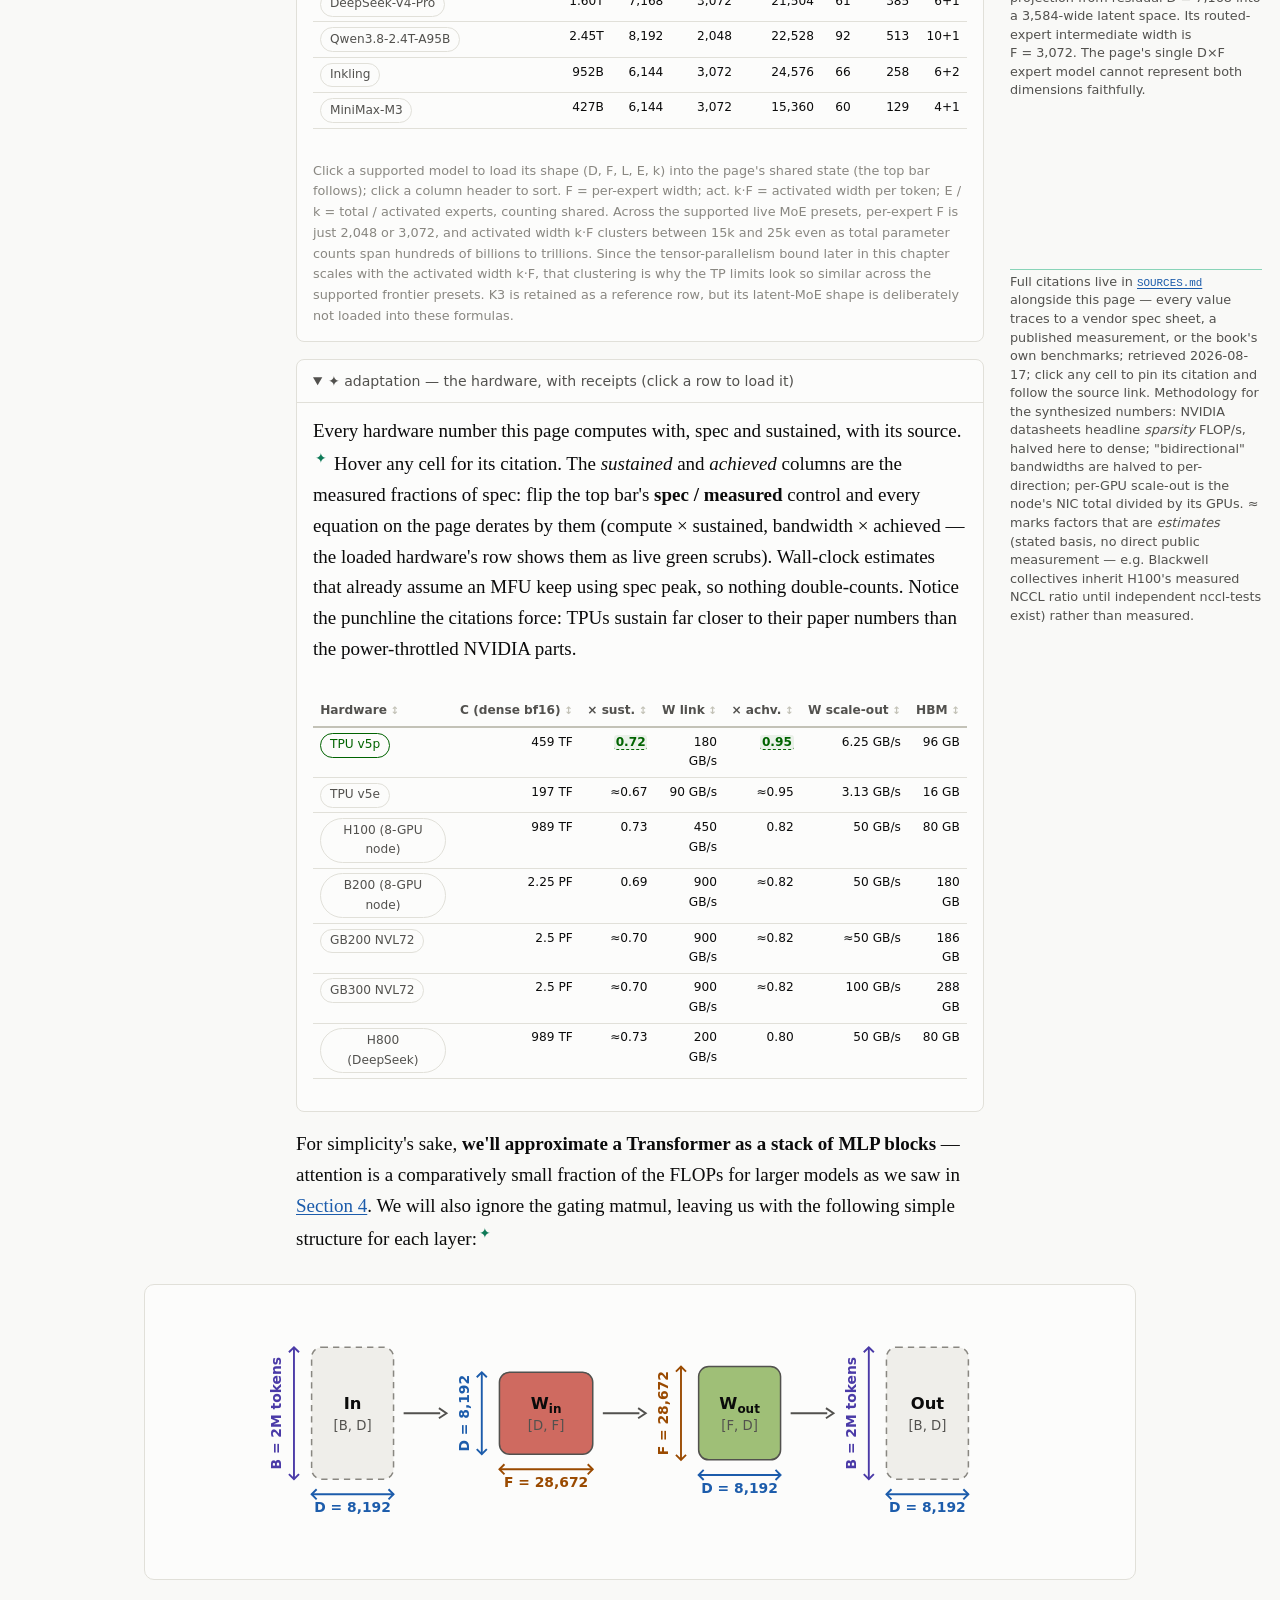
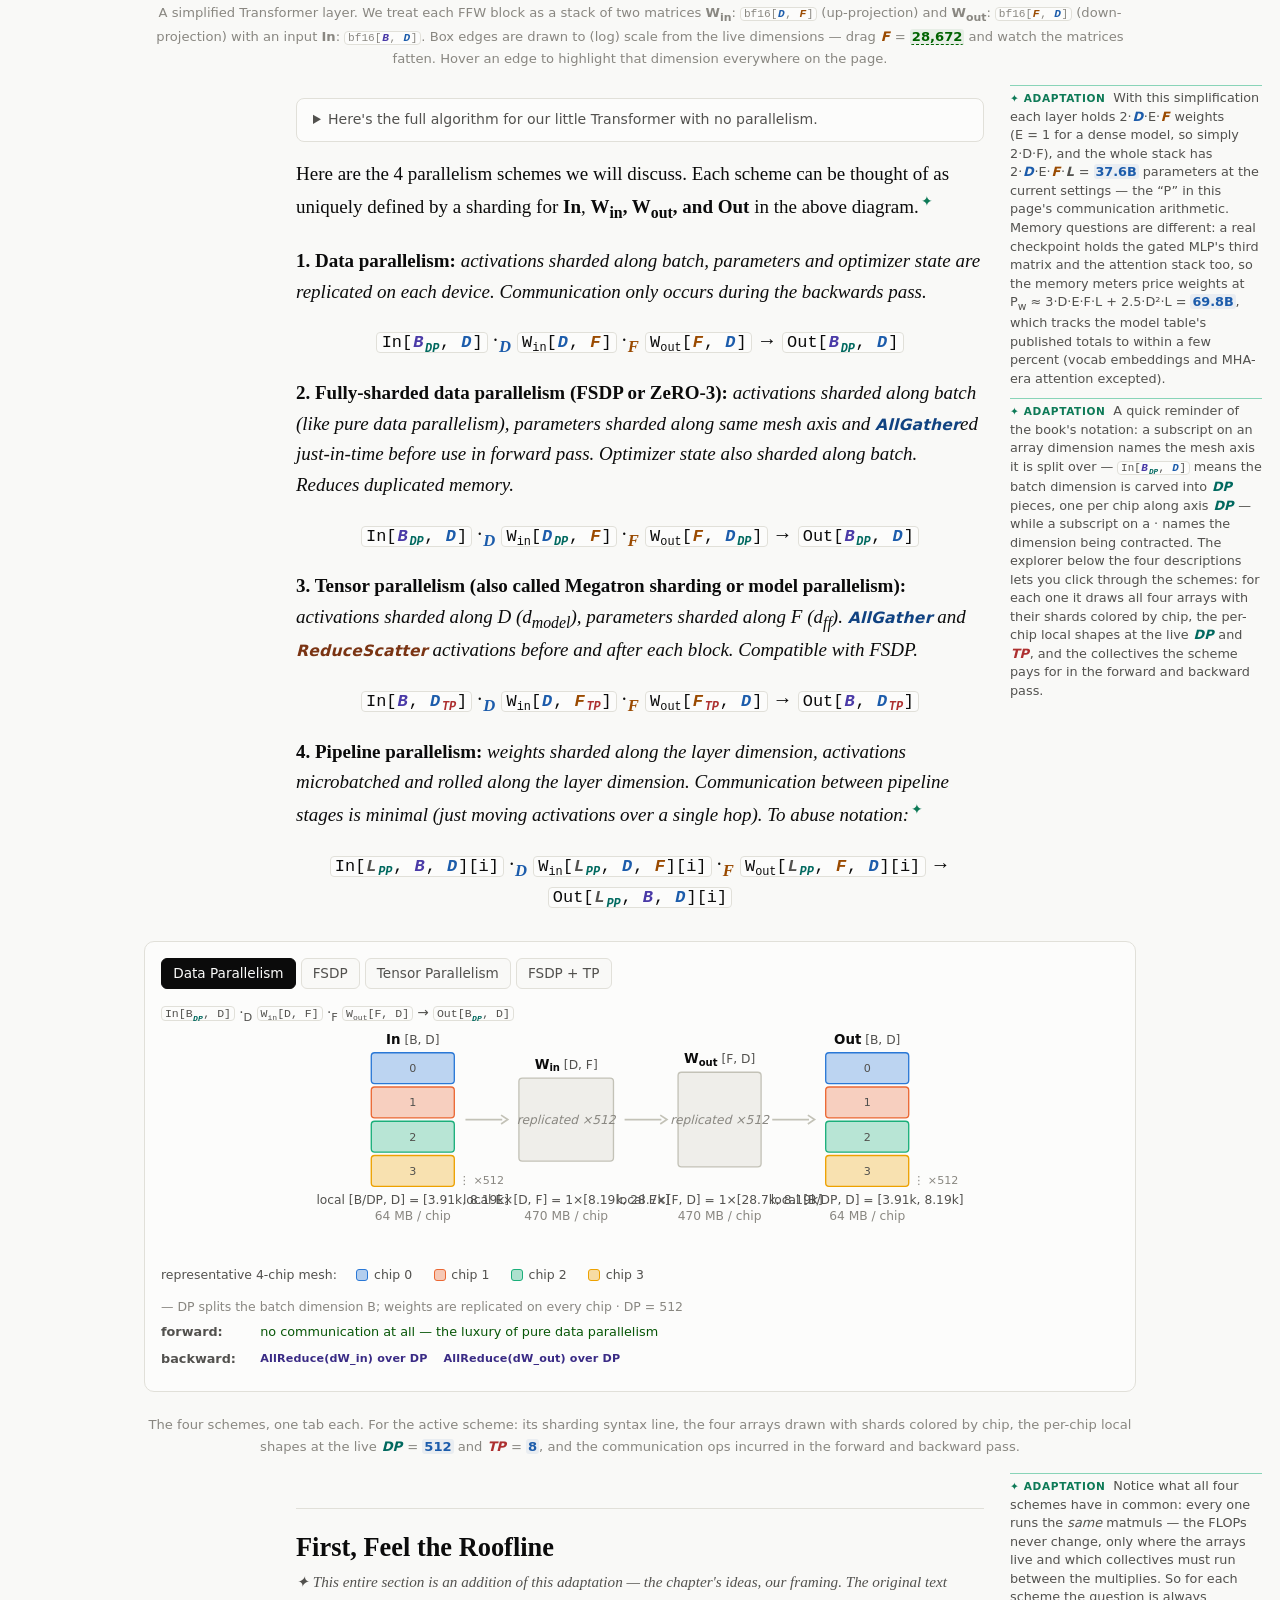
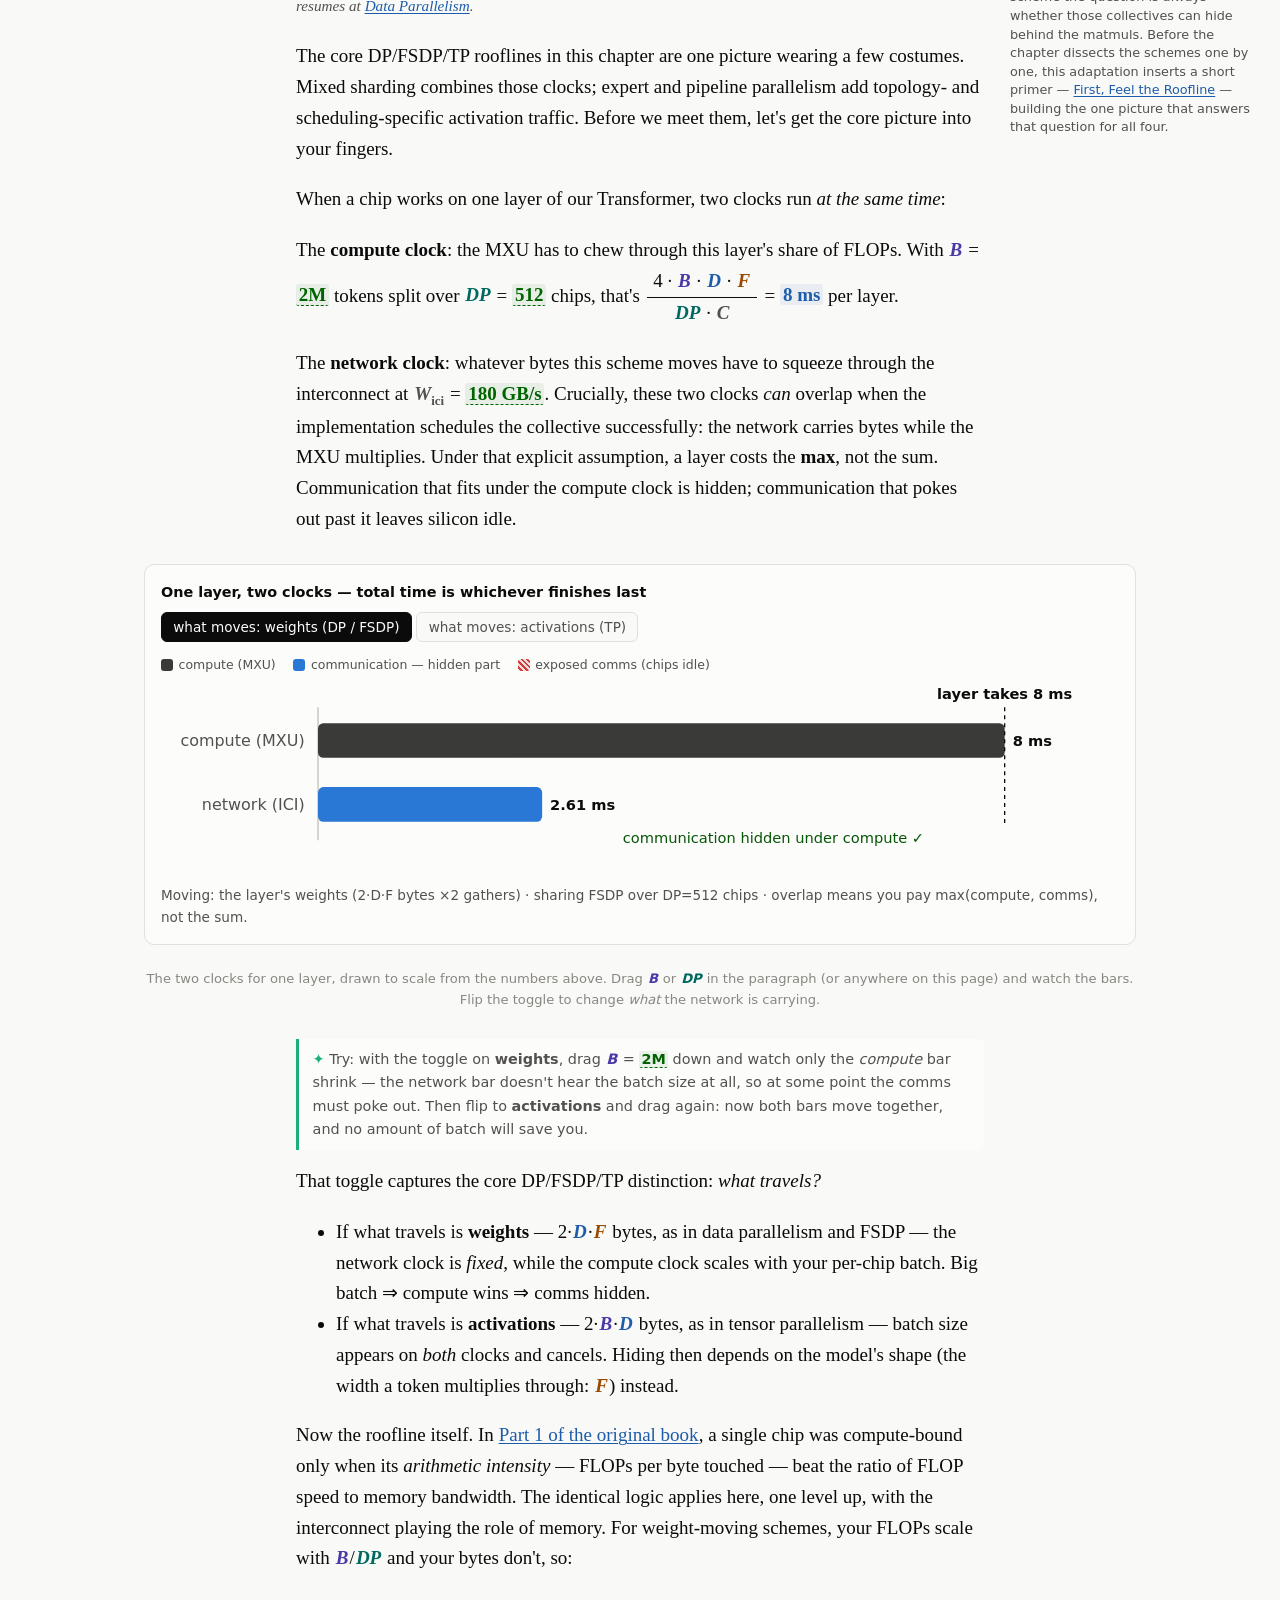
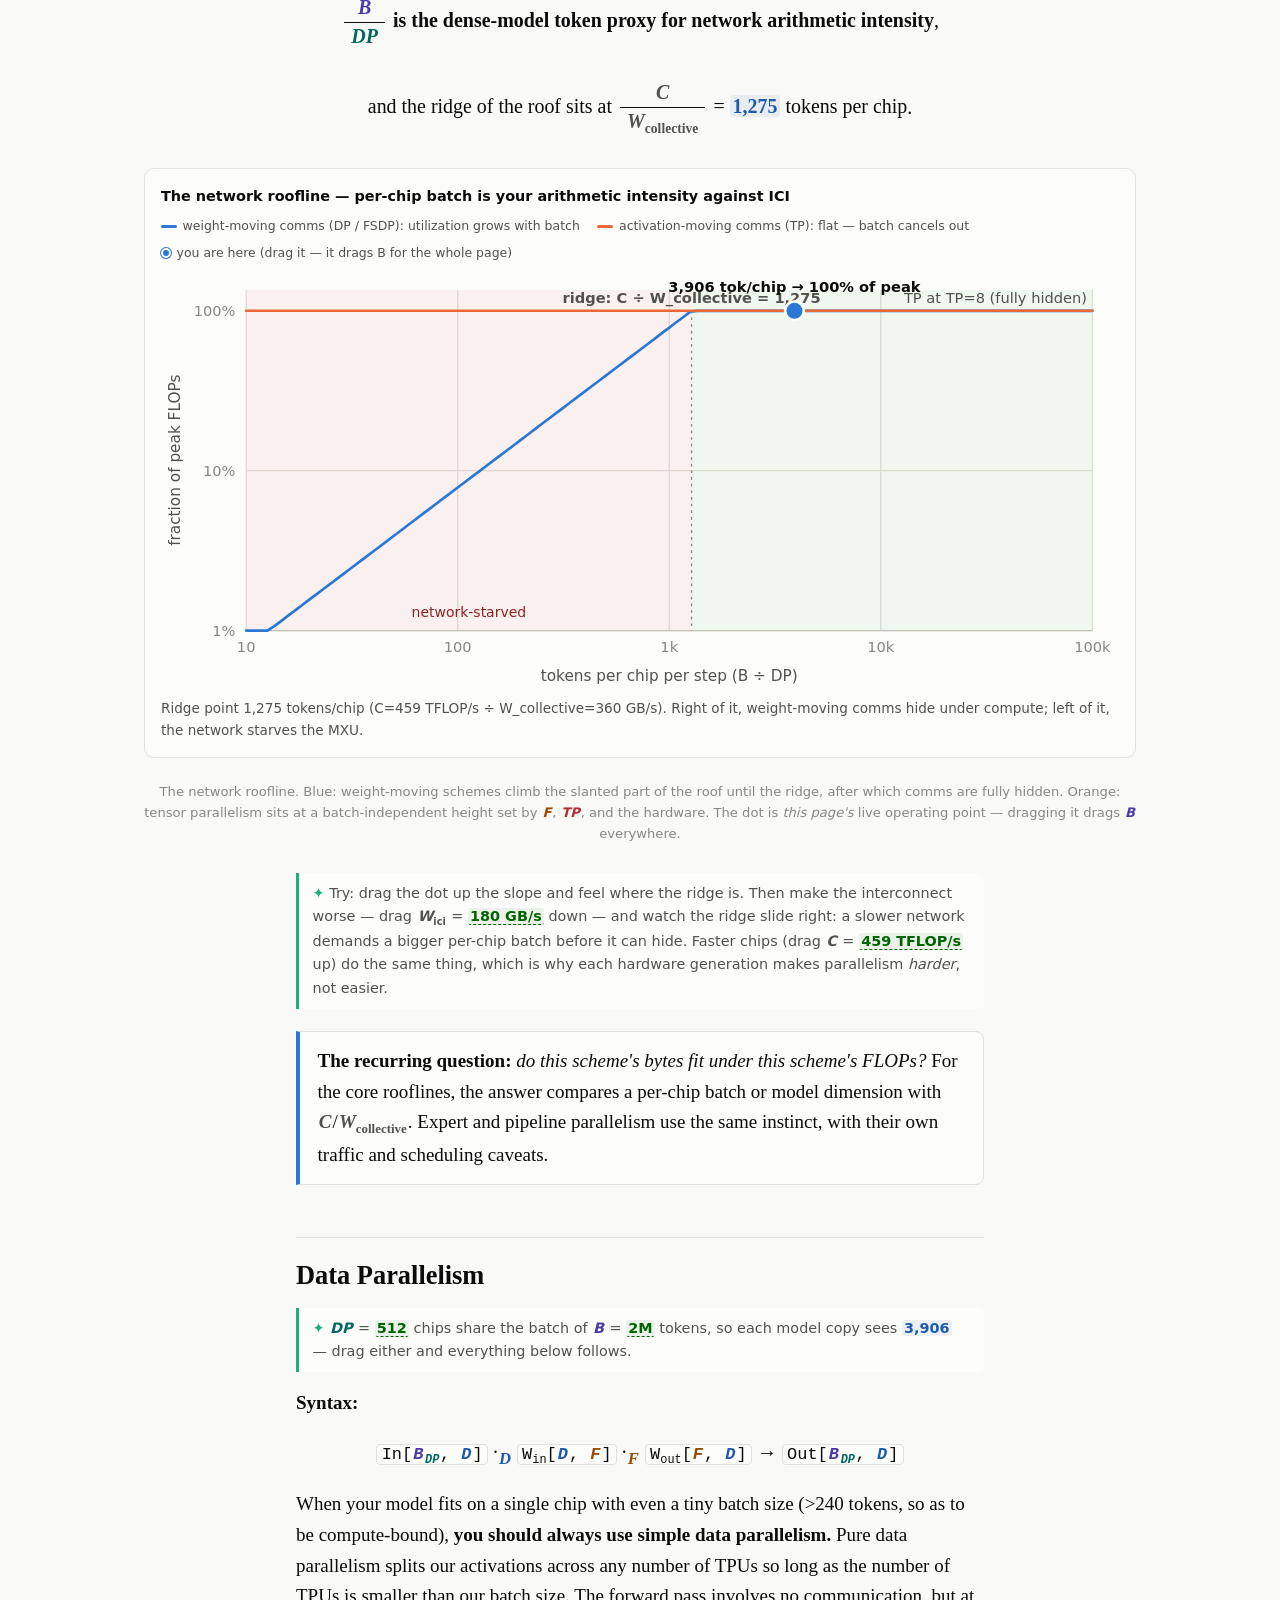
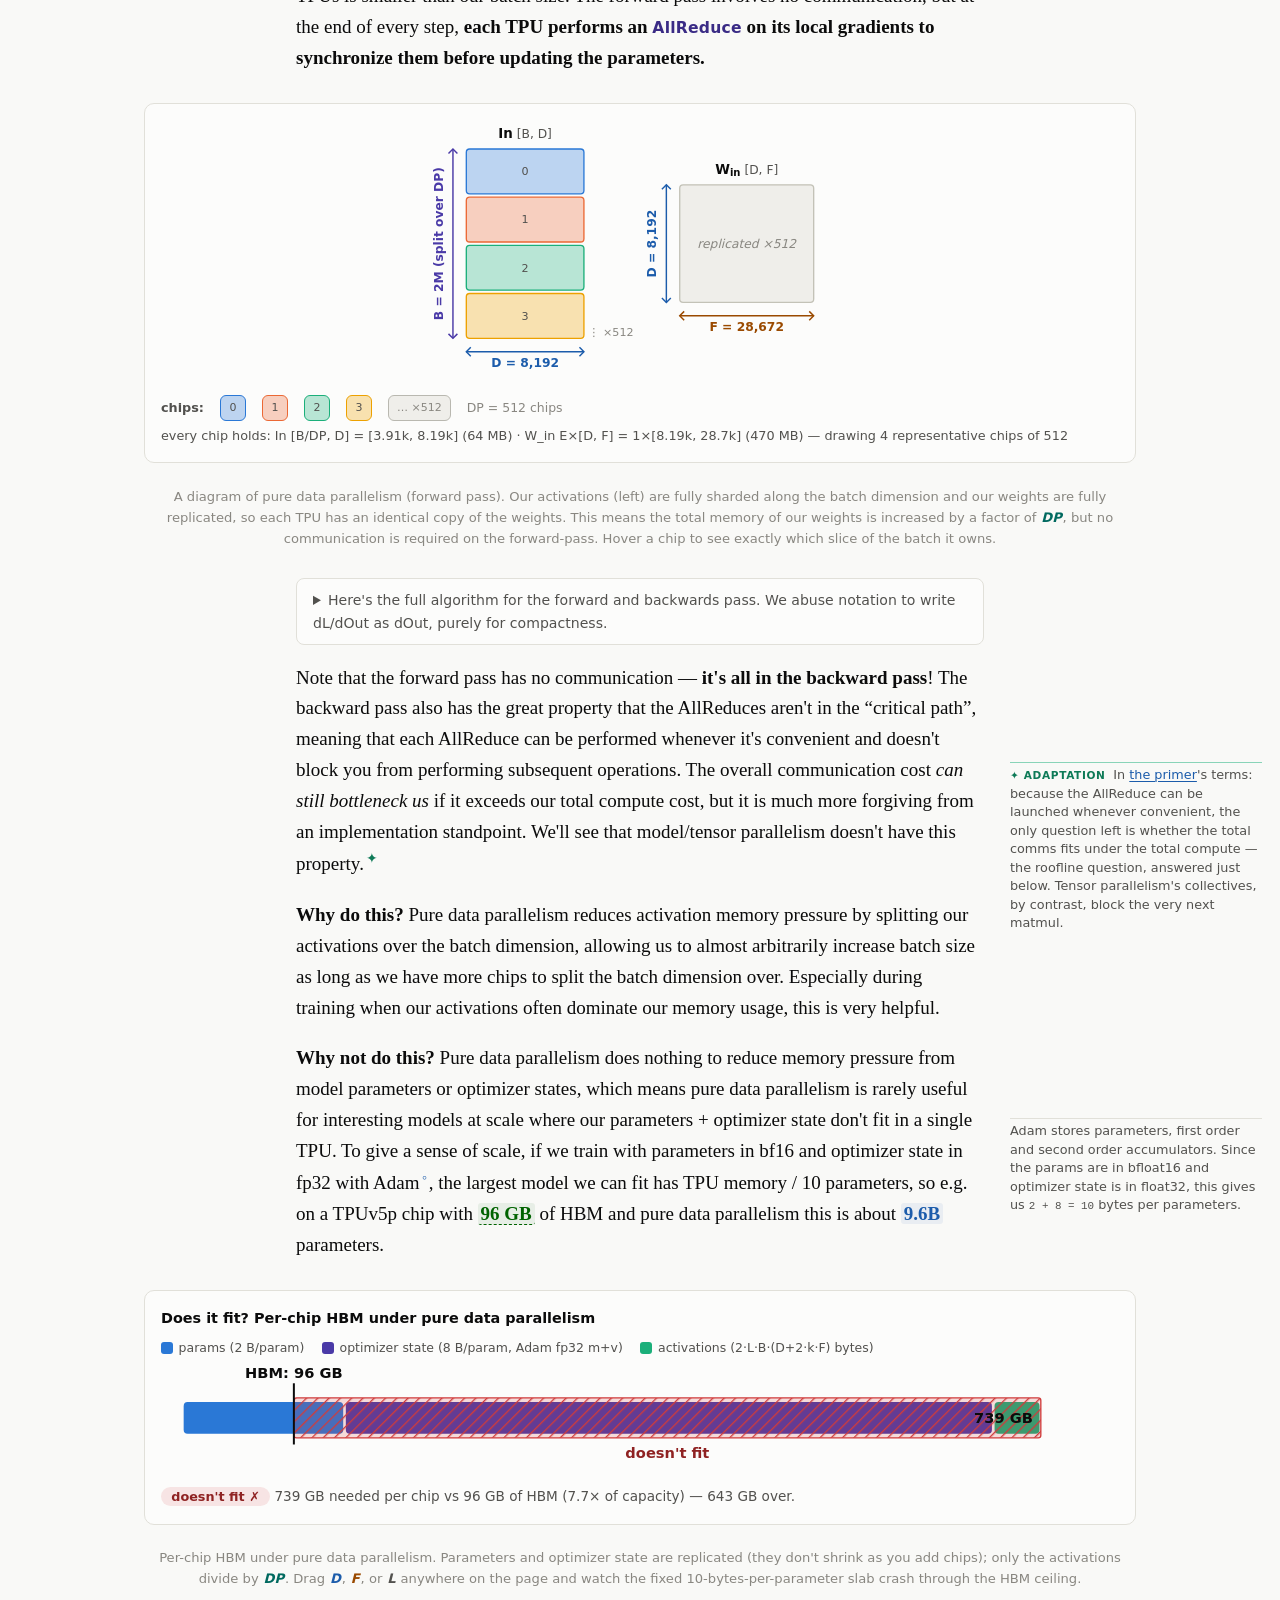
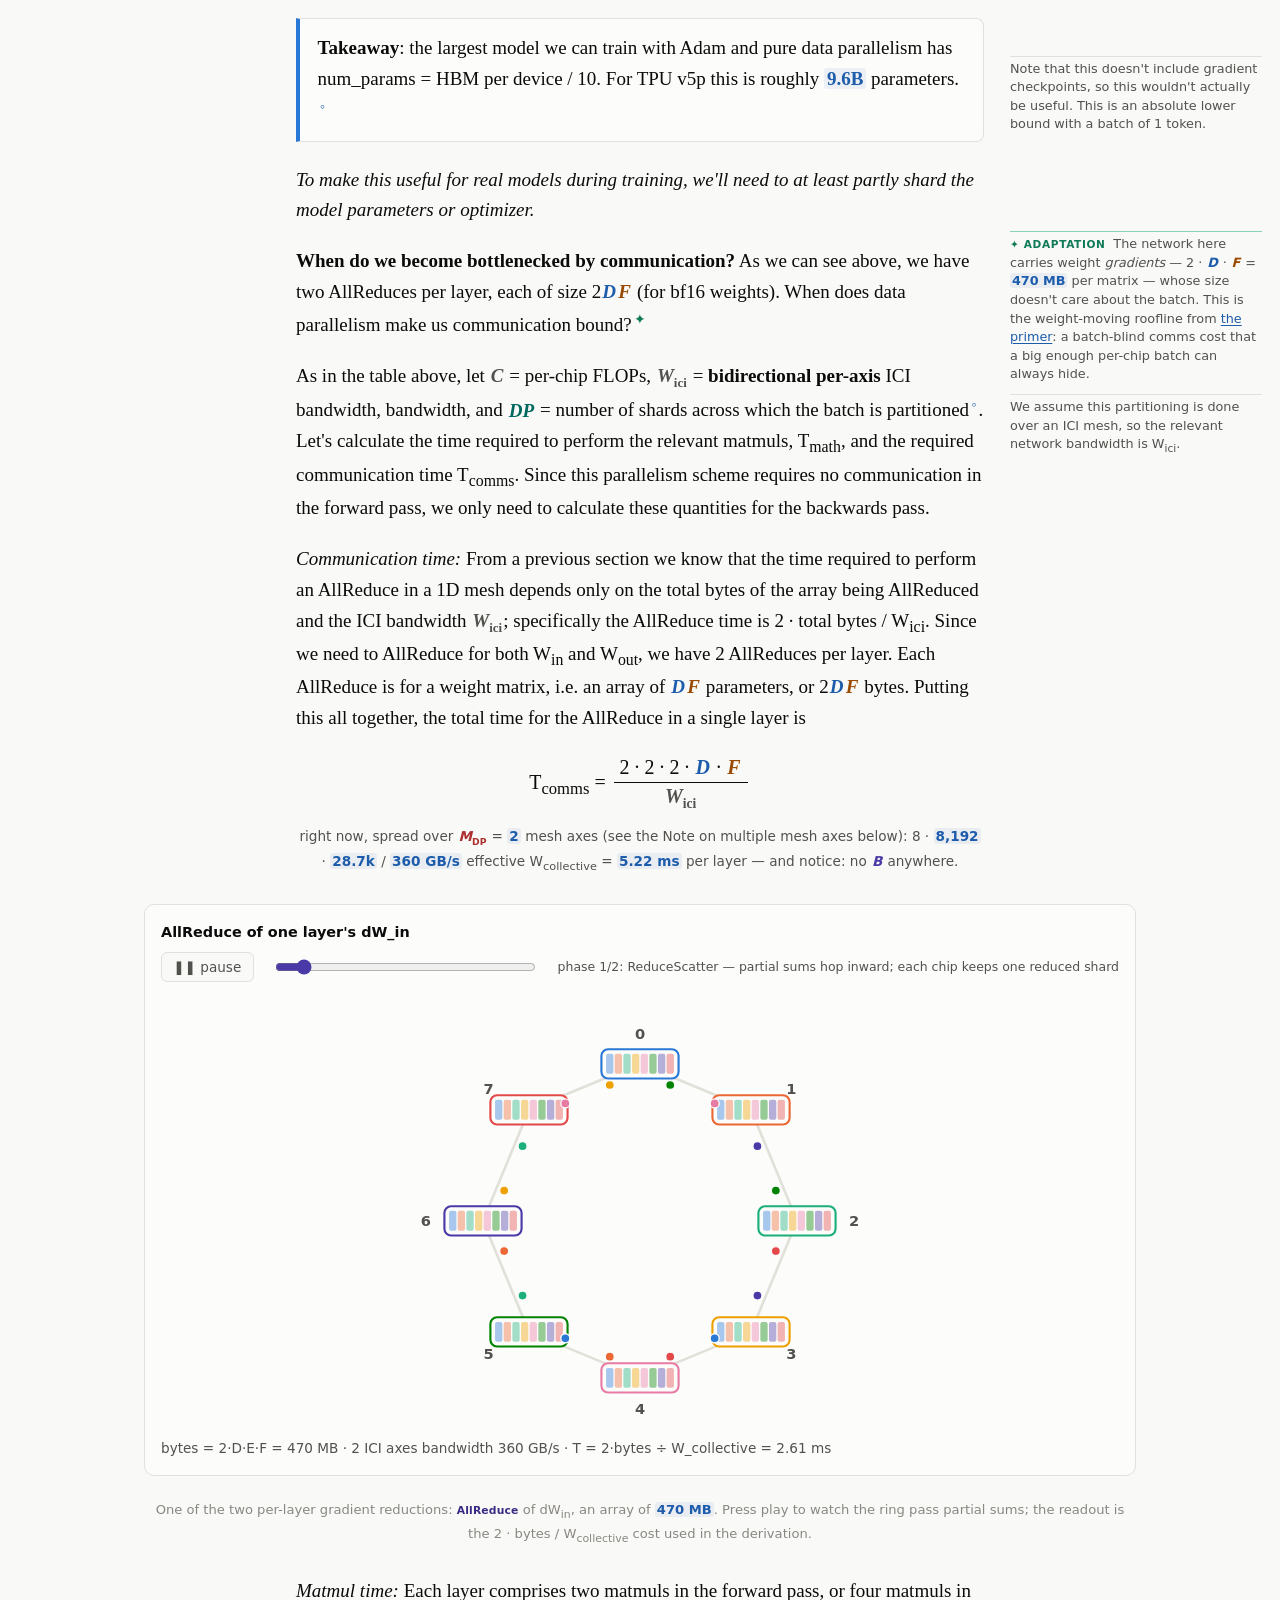
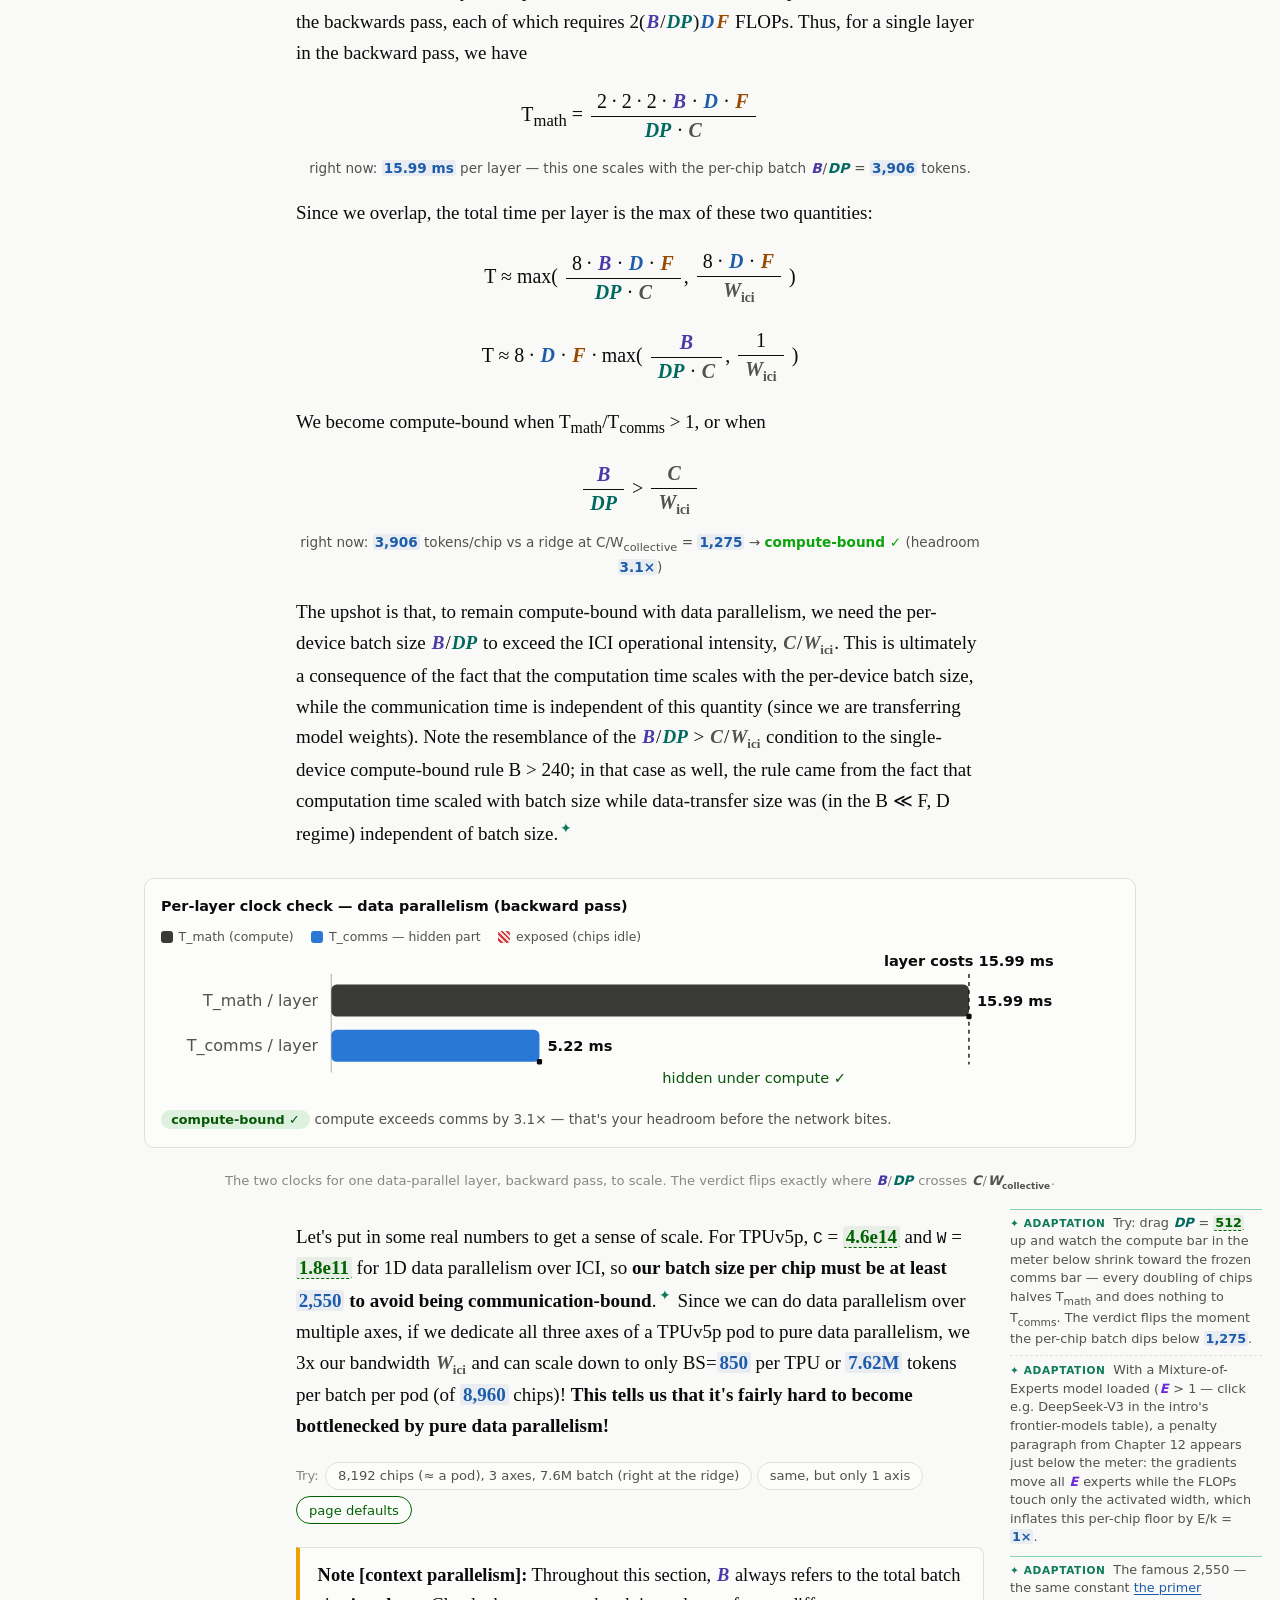
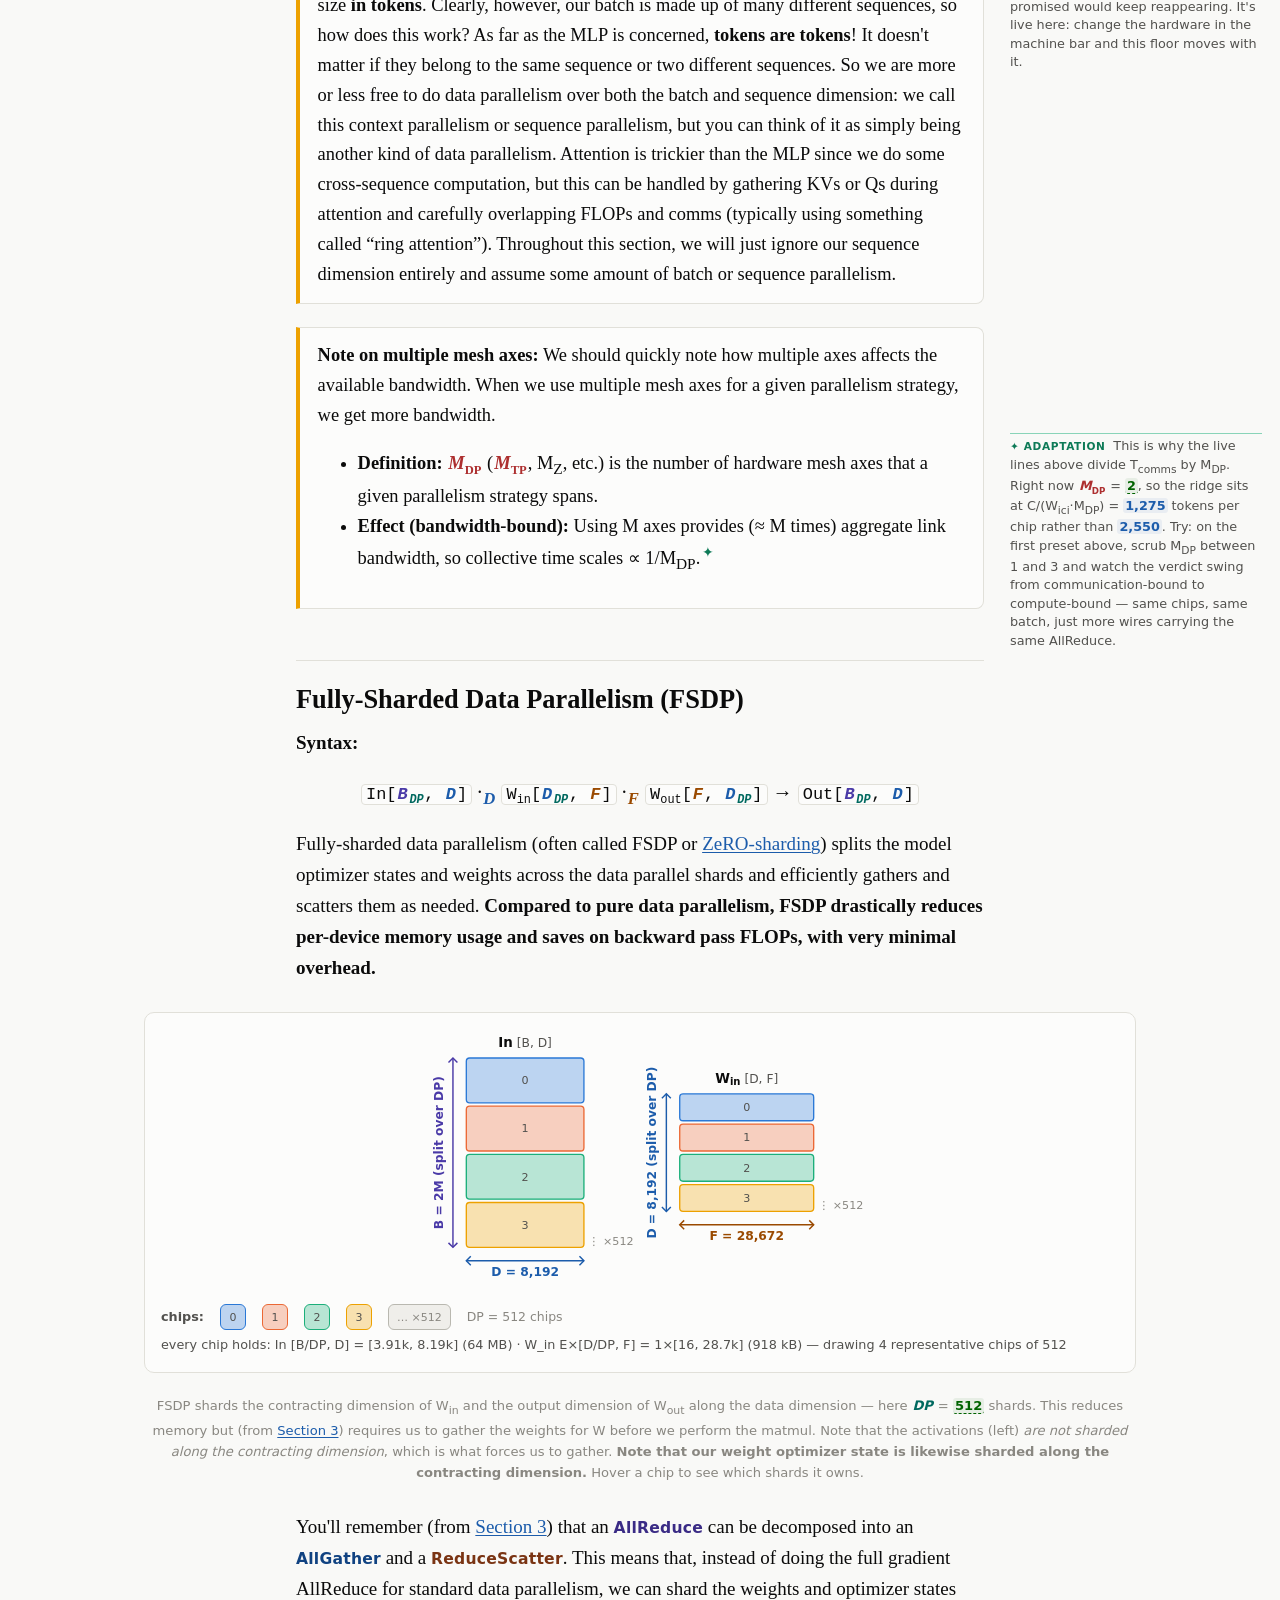
==== commit 0f32ef55: "Add interactive roofline chapter with verified hardware models" ====
--- a/index.html
+++ b/index.html
@@ -69,6 +69,7 @@
 
 <div class="paper">
 <header>
+  <p class="byline"><a href="roofline.html">Start with All About Rooflines — an interactive TPU/GPU × HBM/network primer →</a></p>
   <h1>How to Parallelize a Transformer for Training</h1>
   <p class="byline">An <em>explorable</em> adaptation of <a href="https://jax-ml.github.io/scaling-book/training/">Part 5 of “How to Scale Your Model”</a> by Jacob Austin, Sholto Douglas, Roy Frostig, Anselm Levskaya, Charlie Chen, Sharad Vikram, Federico Lebron, Peter Choy, Vinay Ramasesh, Albert Webson &amp; Reiner Pope (Google DeepMind).</p>
   <p class="dek">✦ We begin with the original dense TPU schemes — data parallelism, FSDP, tensor parallelism, their mixed form, and pipelining — then splice in the GPU fabric model and expert parallelism for MoEs. For each, we ask when communication becomes the bottleneck. <span style="font-size:0.85em">(This summary is the adaptation’s; the chapter’s own dek described its four dense schemes.)</span></p>
